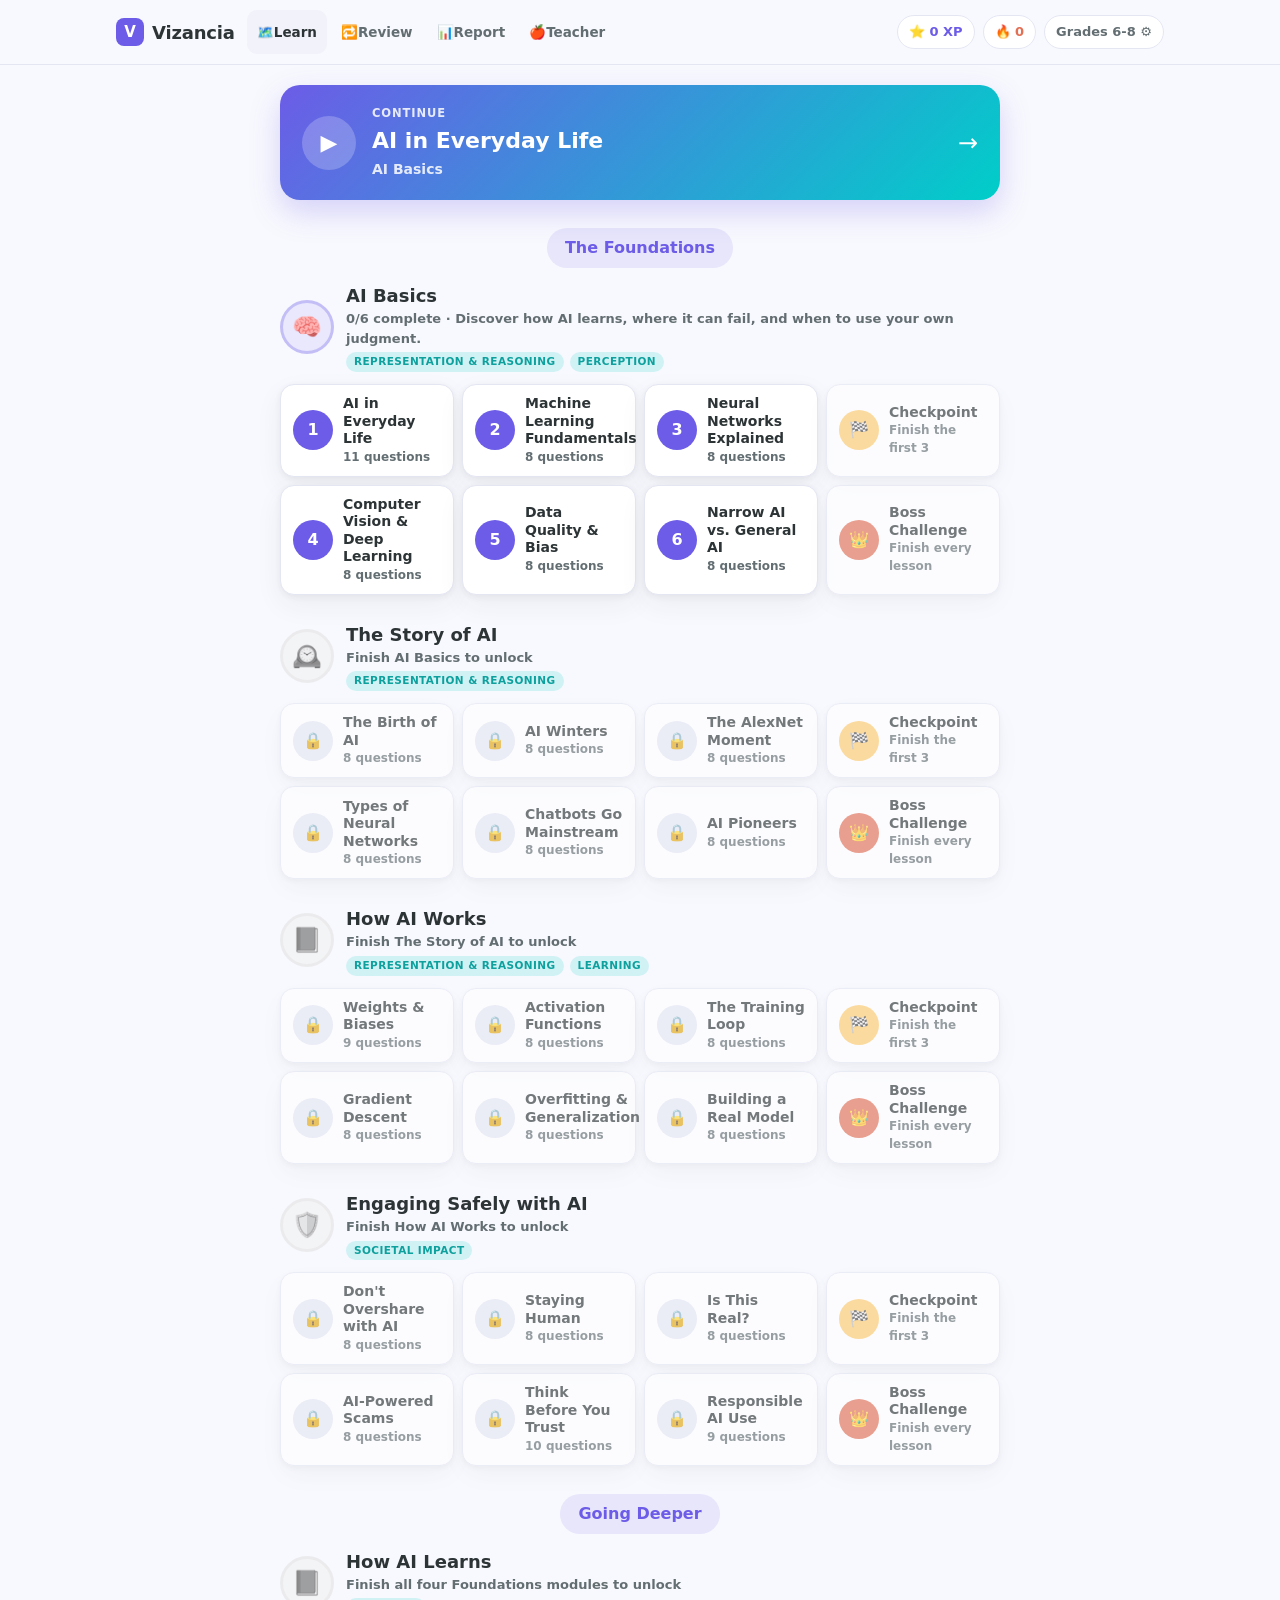
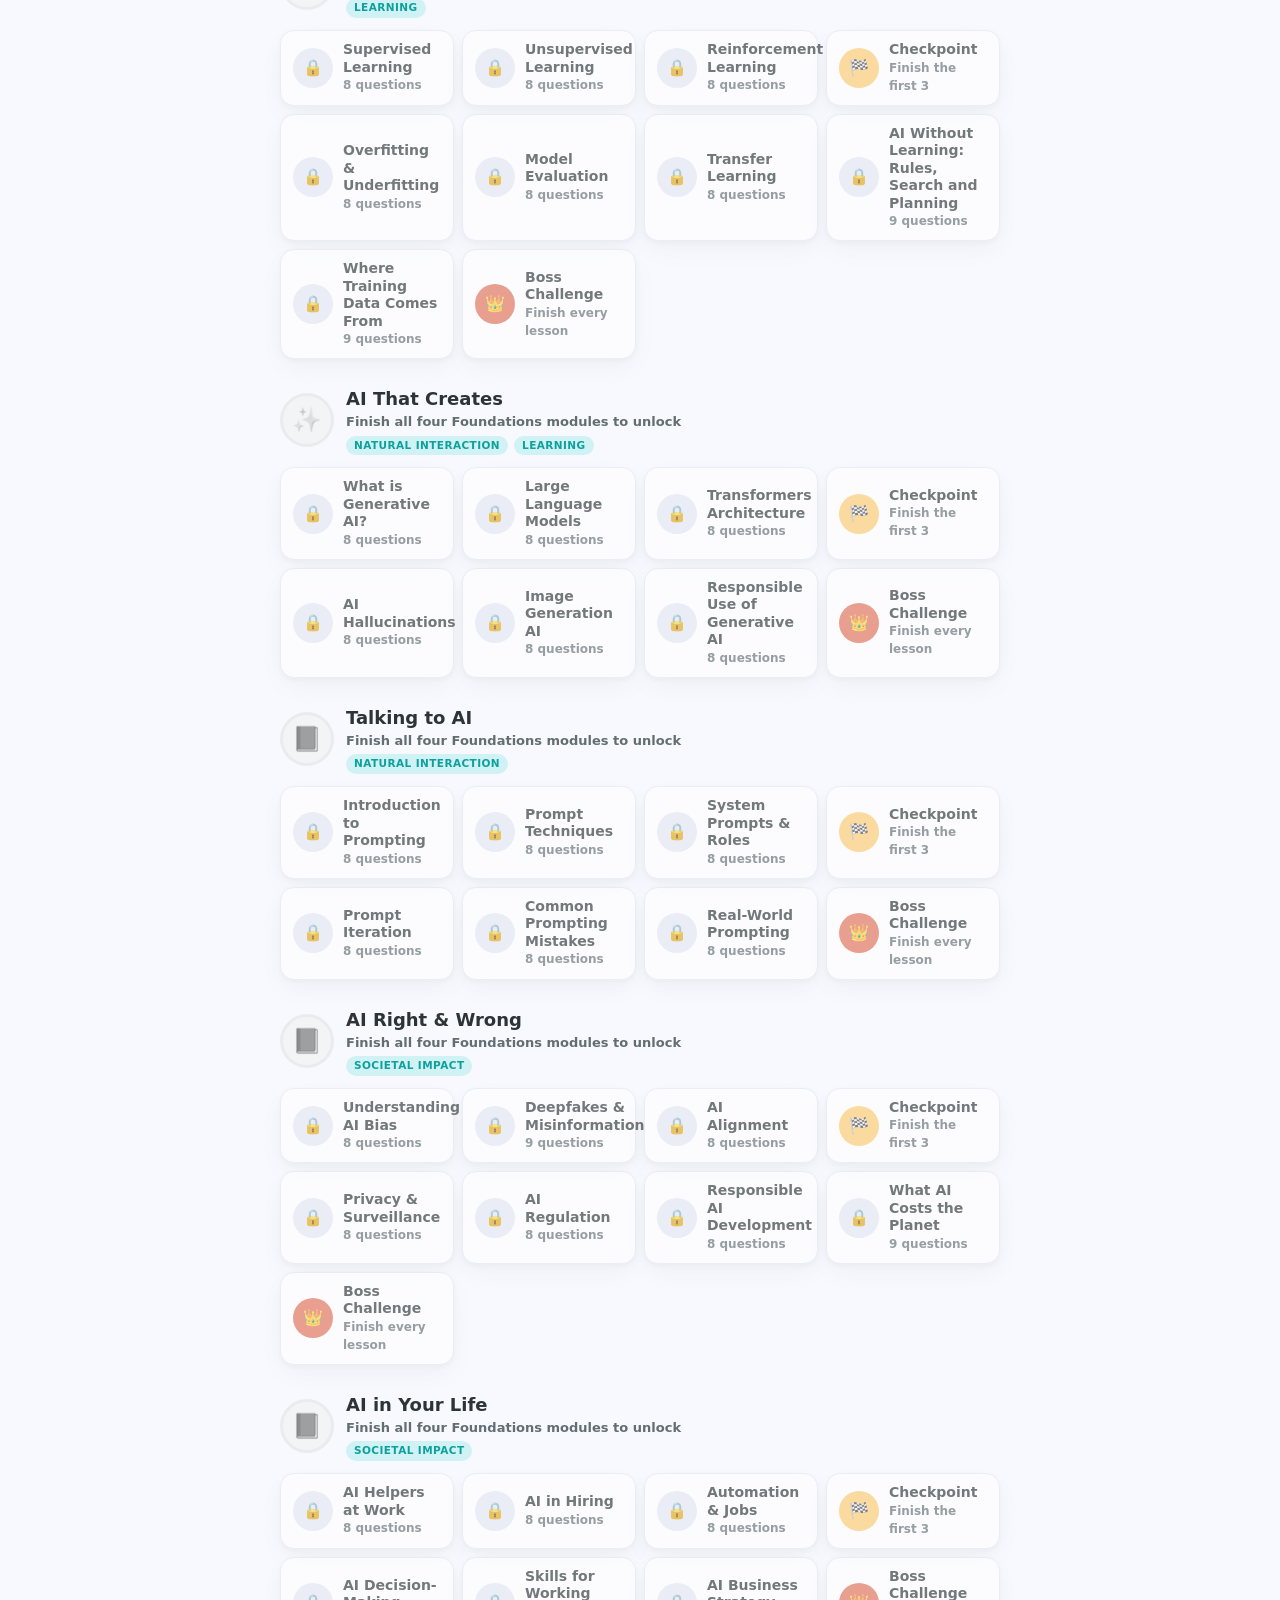
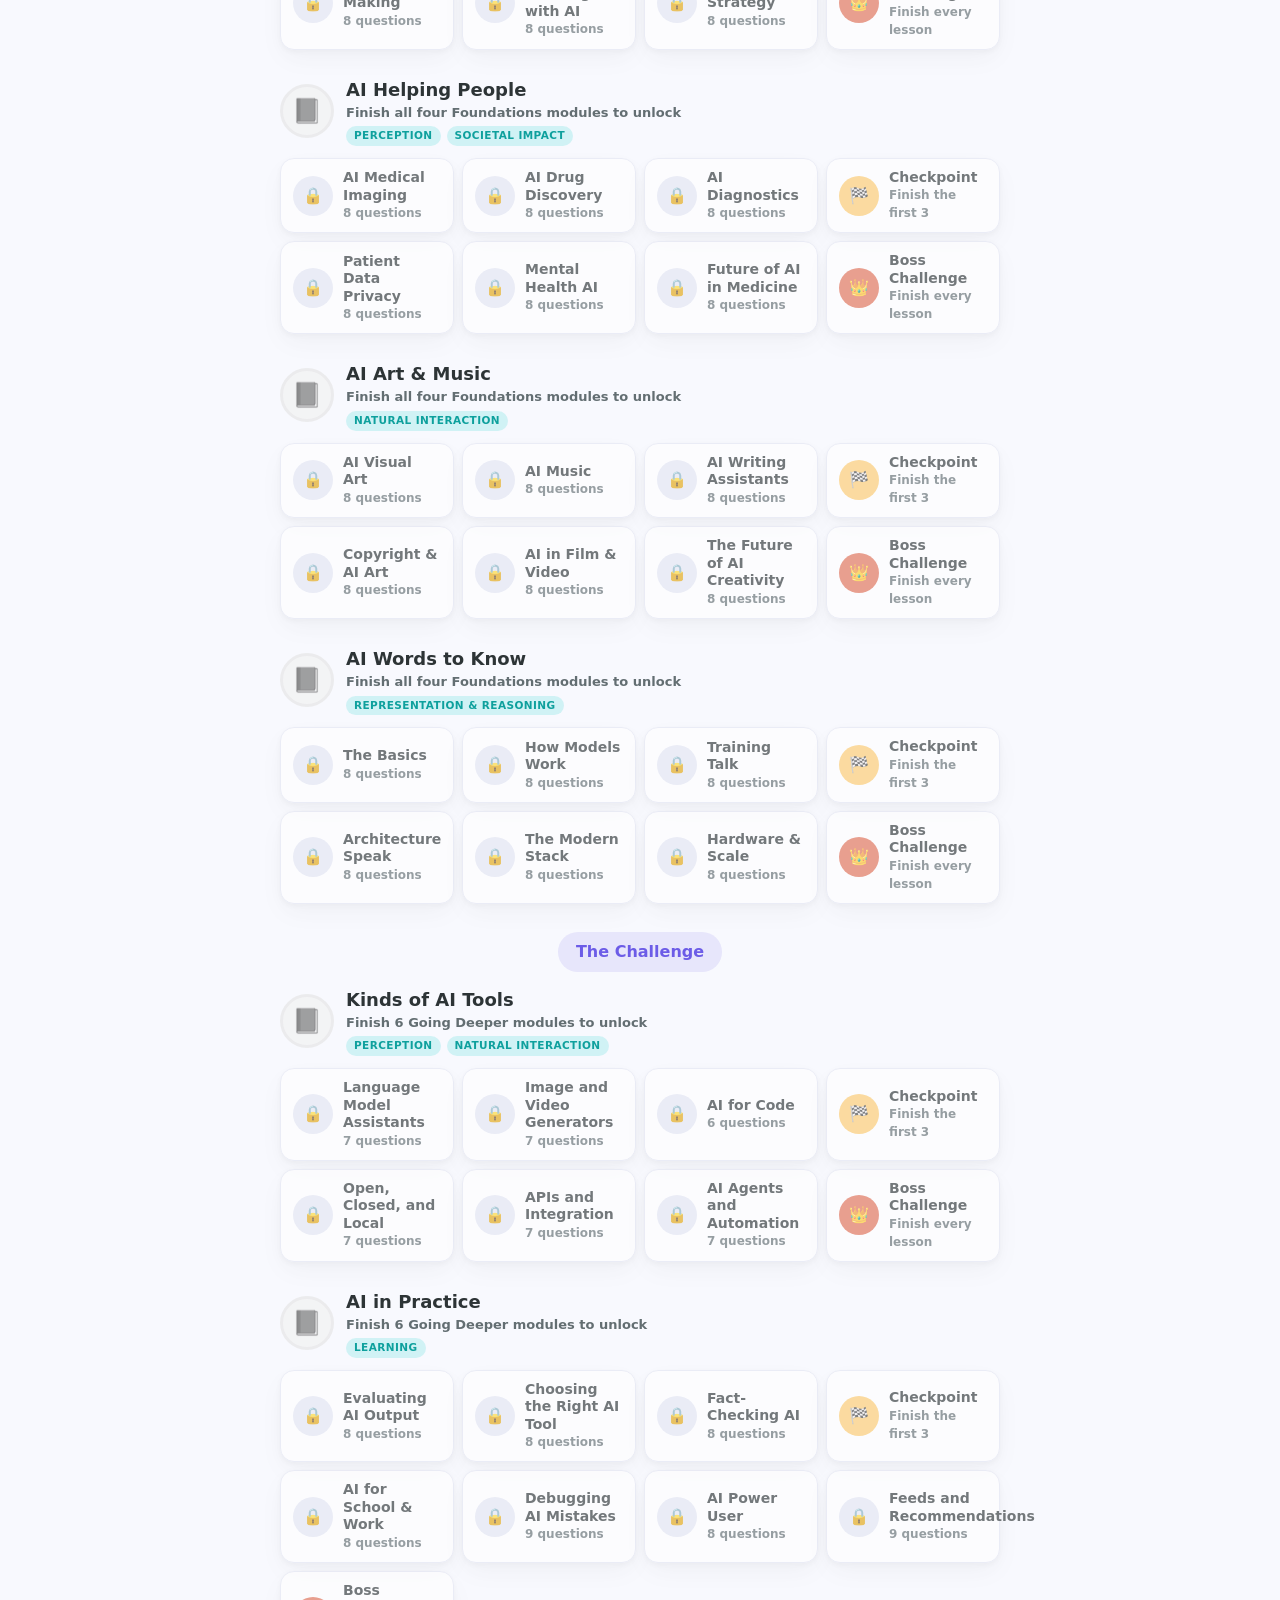
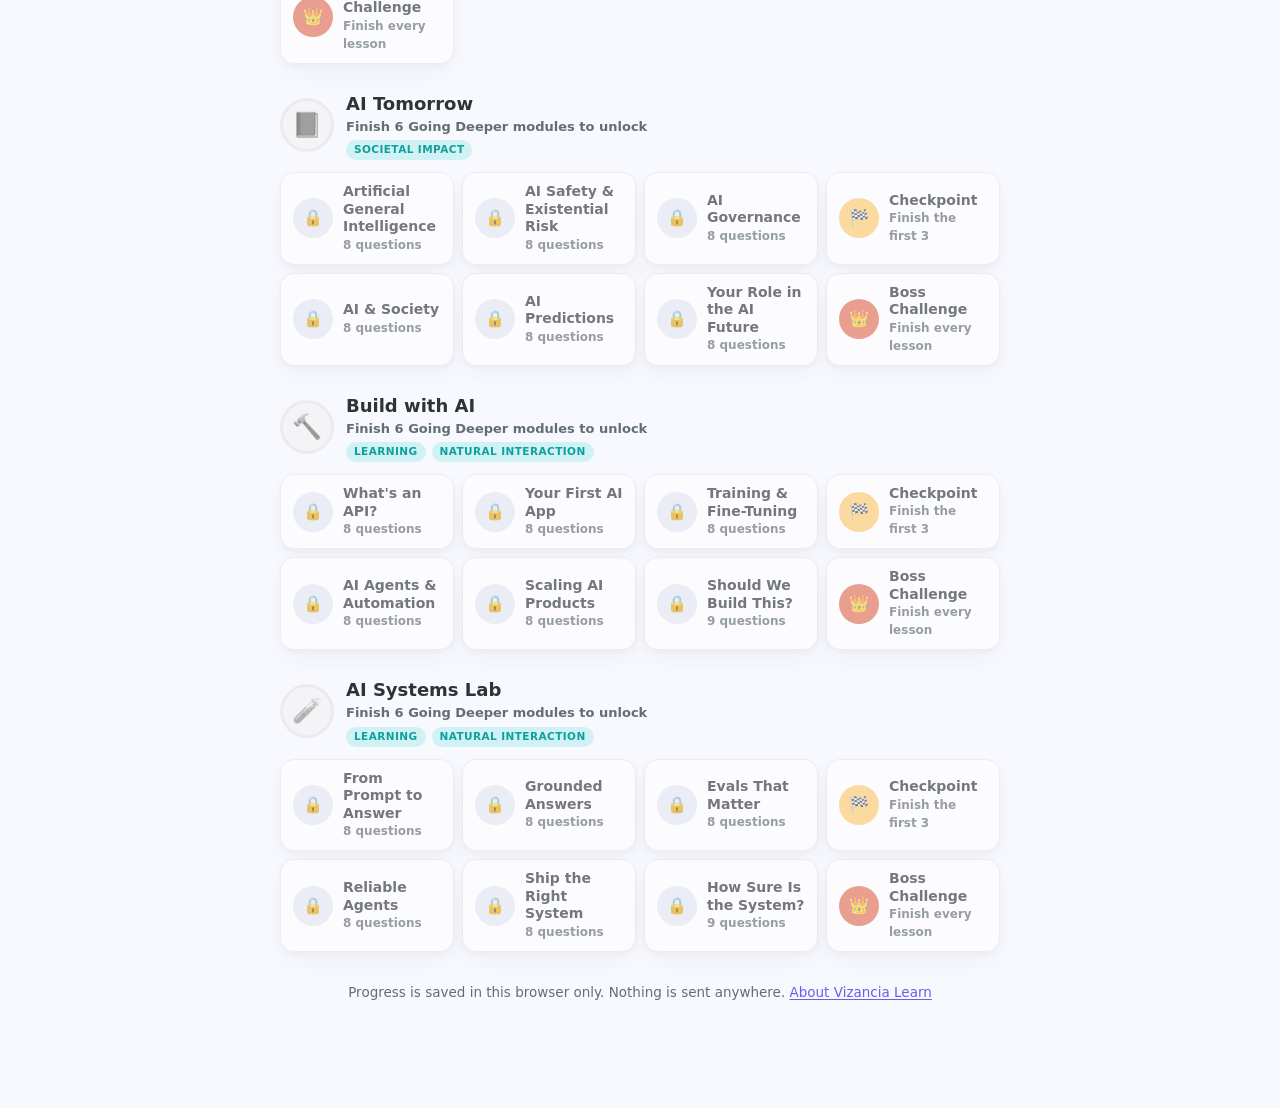
==== VizanciaiOS/learn/index.html @ c2ae2a1d "Update public Vizancia website" ====
<!doctype html>
<html lang="en">
<head>
<meta charset="utf-8">
<meta name="viewport" content="width=device-width, initial-scale=1, viewport-fit=cover">
<meta name="color-scheme" content="light dark">
<meta name="description" content="Vizancia Learn: short AI literacy lessons, checkpoints, and review that run entirely in the browser. No account, no data collection, no chatbot.">
<meta name="robots" content="index,follow">
<title>Vizancia Learn</title>
<link rel="icon" href="data:image/svg+xml,%3Csvg xmlns='http://www.w3.org/2000/svg' viewBox='0 0 64 64'%3E%3Crect width='64' height='64' rx='14' fill='%236C5CE7'/%3E%3Cpath d='M16 18l16 30 16-30' fill='none' stroke='%23fff' stroke-width='7' stroke-linecap='round' stroke-linejoin='round'/%3E%3Ccircle cx='16' cy='18' r='5' fill='%2300CEC9'/%3E%3Ccircle cx='48' cy='18' r='5' fill='%2300CEC9'/%3E%3C/svg%3E">
<style>
/* Vizancia Learn web player. Mirrors the iOS palette and card language. */
:root {
  --primary: #6C5CE7;
  --primary-2: #5B4BD6;
  --secondary: #00CEC9;
  --success: #00B894;
  --error: #FF6B6B;
  --warning: #FDCB6E;
  --orange: #E17055;
  --blue: #0984E3;
  --bg: #F8F9FE;
  --card: #FFFFFF;
  --card-2: #F1F2FA;
  --text: #2D3436;
  --text-2: #636E72;
  --line: #E4E6F2;
  --shadow: 0 2px 6px rgba(45,52,54,.06), 0 10px 28px rgba(45,52,54,.06);
  --radius: 16px;
  --radius-sm: 12px;
  --tap: 44px;
}
@media (prefers-color-scheme: dark) {
  :root {
    --bg: #141830;
    --card: #1C2140;
    --card-2: #252B52;
    --text: #EDEFF8;
    --text-2: #A3A9C8;
    --line: #2E3560;
    --shadow: 0 2px 6px rgba(0,0,0,.35), 0 10px 28px rgba(0,0,0,.3);
  }
}
* { box-sizing: border-box; }
html { -webkit-text-size-adjust: 100%; }
body {
  margin: 0;
  background: var(--bg);
  color: var(--text);
  font-family: ui-rounded, "SF Pro Rounded", "Nunito", "Segoe UI", system-ui, -apple-system, sans-serif;
  font-size: 16px;
  line-height: 1.5;
  -webkit-font-smoothing: antialiased;
}
button { font: inherit; color: inherit; }
a { color: var(--primary); text-decoration: none; }
p a, li a, .small a { text-decoration: underline; text-underline-offset: 2px; }
.node, .node .label, .hero, .brand { color: inherit; text-decoration: none; }
.node { color: var(--text); }
button, [role="button"] { cursor: pointer; }
:focus-visible { outline: 3px solid var(--secondary); outline-offset: 2px; border-radius: 8px; }
.skip { position: absolute; left: -999px; top: 8px; background: var(--primary); color: #fff; padding: 8px 12px; border-radius: 8px; z-index: 50; }
.skip:focus { left: 8px; }
[hidden] { display: none !important; }
.sr { position: absolute; width: 1px; height: 1px; overflow: hidden; clip: rect(0 0 0 0); }

/* Top bar */
.topbar {
  position: sticky; top: 0; z-index: 20;
  background: color-mix(in srgb, var(--bg) 88%, transparent);
  backdrop-filter: blur(10px);
  border-bottom: 1px solid var(--line);
}
.topbar-inner {
  max-width: 1080px; margin: 0 auto; padding: 10px 16px;
  display: flex; align-items: center; gap: 12px; min-height: 56px;
}
.brand { display: flex; align-items: center; gap: 8px; font-weight: 900; font-size: 18px; letter-spacing: -.01em; text-decoration: none; color: var(--text); }
.brand .mark { width: 28px; height: 28px; border-radius: 8px; background: var(--primary); display: grid; place-items: center; color: #fff; font-weight: 900; font-size: 15px; }
.stats { display: flex; gap: 8px; margin-left: auto; align-items: center; flex-wrap: wrap; justify-content: flex-end; }
.pill { display: inline-flex; align-items: center; gap: 6px; padding: 6px 11px; border-radius: 999px; background: var(--card); border: 1px solid var(--line); font-weight: 800; font-size: 13px; min-height: 34px; white-space: nowrap; }
.pill.xp { color: var(--primary); }
.pill.streak { color: var(--orange); }
.pill.band { color: var(--text-2); }
.nav { display: flex; gap: 4px; }
.nav a { padding: 8px 10px; border-radius: 10px; font-weight: 800; font-size: 13.5px; color: var(--text-2); text-decoration: none; min-height: var(--tap); display: inline-flex; align-items: center; }
.nav a[aria-current="page"], .nav a:hover { background: var(--card-2); color: var(--text); }
@media (max-width: 720px) { .nav a span { display: none; } .nav a { padding: 8px 9px; font-size: 18px; } }

/* Layout */
.app { max-width: 1080px; margin: 0 auto; padding: 20px 16px 96px; }
.wrap { max-width: 720px; margin: 0 auto; }
.wide { display: grid; gap: 20px; grid-template-columns: 1fr; }
@media (min-width: 960px) { .wide { grid-template-columns: minmax(0, 1fr) 300px; align-items: start; } .wide > aside { position: sticky; top: 76px; } }

.card { background: var(--card); border: 1px solid var(--line); border-radius: var(--radius); box-shadow: var(--shadow); padding: 18px 20px; }
.card + .card { margin-top: 14px; }
.eyebrow { font-size: 11.5px; font-weight: 900; letter-spacing: .08em; text-transform: uppercase; color: var(--text-2); }
h1 { font-size: clamp(26px, 4vw, 34px); font-weight: 900; line-height: 1.1; margin: 6px 0 12px; letter-spacing: -.01em; text-wrap: balance; }
h2 { font-size: 20px; font-weight: 900; margin: 0 0 10px; text-wrap: balance; }
h3 { font-size: 16px; font-weight: 800; margin: 0 0 8px; }
p { margin: 0 0 10px; }
.muted { color: var(--text-2); }
.small { font-size: 13.5px; }
.row { display: flex; gap: 10px; align-items: center; flex-wrap: wrap; }
.grow { flex: 1; }
.stack { display: grid; gap: 10px; }

/* Buttons */
.btn {
  display: inline-flex; align-items: center; justify-content: center; gap: 8px;
  min-height: var(--tap); padding: 10px 18px; border-radius: 14px; border: 1px solid transparent;
  font-weight: 900; font-size: 15px; text-decoration: none; transition: transform .08s ease, background .15s ease;
}
.btn:active { transform: scale(.98); }
.btn.primary { background: linear-gradient(135deg, var(--primary), var(--secondary)); color: #fff; }
.btn.solid { background: var(--primary); color: #fff; }
.btn.ghost { background: var(--card); border-color: var(--line); color: var(--text); }
.btn.success { background: var(--success); color: #fff; }
.btn.block { width: 100%; }
.btn[disabled] { opacity: .45; cursor: not-allowed; transform: none; }

/* Hero */
.hero {
  background: linear-gradient(135deg, var(--primary), var(--secondary));
  color: #fff; border-radius: 20px; padding: 20px 22px; display: flex; align-items: center; gap: 16px;
  box-shadow: 0 12px 30px rgba(108,92,231,.25); text-decoration: none;
}
.hero .play { width: 54px; height: 54px; border-radius: 50%; background: rgba(255,255,255,.22); display: grid; place-items: center; font-size: 22px; flex: none; }
.hero .eyebrow { color: rgba(255,255,255,.85); }
.hero h2 { color: #fff; margin: 2px 0; font-size: 22px; }
.hero .sub { color: rgba(255,255,255,.85); font-weight: 700; font-size: 14px; }
.hero .arrow { margin-left: auto; font-size: 24px; }

/* Learn path */
.tier { text-align: center; margin: 28px 0 10px; }
.tier span { display: inline-block; padding: 8px 18px; border-radius: 999px; background: color-mix(in srgb, var(--primary) 12%, transparent); color: var(--primary); font-weight: 900; }
.cat { margin: 14px 0 26px; }
.cat-head { display: flex; align-items: center; gap: 12px; margin-bottom: 12px; }
.cat-icon { width: 54px; height: 54px; border-radius: 50%; display: grid; place-items: center; font-size: 24px; background: color-mix(in srgb, var(--primary) 14%, var(--card)); border: 3px solid color-mix(in srgb, var(--primary) 30%, transparent); flex: none; }
.cat.locked .cat-icon { background: var(--card-2); border-color: var(--line); filter: grayscale(1); opacity: .7; }
.cat-title { font-weight: 900; font-size: 18px; }
.cat-sub { font-size: 13px; color: var(--text-2); font-weight: 700; }
.tags { display: flex; gap: 6px; flex-wrap: wrap; margin-top: 4px; }
.tag { font-size: 10.5px; font-weight: 900; letter-spacing: .04em; text-transform: uppercase; padding: 2px 8px; border-radius: 999px; background: color-mix(in srgb, var(--secondary) 16%, transparent); color: color-mix(in srgb, var(--secondary) 70%, var(--text)); }
.nodes { display: grid; gap: 8px; grid-template-columns: repeat(auto-fill, minmax(150px, 1fr)); }
.node {
  display: flex; align-items: center; gap: 10px; text-align: left; padding: 10px 12px; min-height: 60px;
  background: var(--card); border: 1px solid var(--line); border-radius: 14px; box-shadow: var(--shadow);
}
.node .dot { width: 40px; height: 40px; border-radius: 50%; display: grid; place-items: center; font-weight: 900; color: #fff; background: var(--primary); flex: none; font-size: 16px; }
.node.done .dot { background: var(--success); }
.node.locked .dot { background: var(--line); color: var(--text-2); }
.node.locked { opacity: .65; }
.node.check .dot { background: var(--warning); color: #4a3a00; }
.node.boss .dot { background: var(--orange); }
.node .label { font-weight: 800; font-size: 14px; line-height: 1.25; }
.node .stars { font-size: 12px; color: var(--warning); letter-spacing: 1px; }
.node .meta { font-size: 12px; color: var(--text-2); font-weight: 700; }

/* Lesson */
.progress { height: 10px; background: var(--card-2); border-radius: 999px; overflow: hidden; border: 1px solid var(--line); }
.progress > i { display: block; height: 100%; background: linear-gradient(90deg, var(--primary), var(--secondary)); border-radius: 999px; transition: width .25s ease; }
.lesson-top { display: flex; align-items: center; gap: 12px; margin-bottom: 14px; }
.lesson-top .close { width: var(--tap); height: var(--tap); border-radius: 50%; border: 1px solid var(--line); background: var(--card); font-size: 18px; display: grid; place-items: center; flex: none; }
.tcard { text-align: center; padding: 30px 22px; }
.tcard .emoji { font-size: 56px; line-height: 1; margin-bottom: 12px; }
.tcard h2 { font-size: 24px; }
.tcard p { font-size: 17px; max-width: 46ch; margin: 0 auto 10px; }
.tcard .fact { display: inline-block; margin-top: 8px; padding: 8px 14px; border-radius: 12px; background: color-mix(in srgb, var(--warning) 25%, transparent); font-weight: 700; font-size: 14px; }
.dots { display: flex; justify-content: center; gap: 6px; margin: 12px 0; }
.dots i { width: 8px; height: 8px; border-radius: 50%; background: var(--line); }
.dots i.on { background: var(--primary); }
.qtype { font-size: 11.5px; font-weight: 900; letter-spacing: .08em; text-transform: uppercase; color: var(--primary); margin-bottom: 6px; }
.stem { font-size: 20px; font-weight: 800; line-height: 1.35; margin: 0 0 16px; text-wrap: balance; }
.stem .blank { display: inline-block; min-width: 110px; border-bottom: 3px solid var(--primary); color: var(--primary); text-align: center; }
.opts { display: grid; gap: 10px; }
.opt {
  display: flex; align-items: center; gap: 12px; width: 100%; text-align: left;
  padding: 14px 16px; min-height: 56px; border-radius: 14px; border: 2px solid var(--line); background: var(--card); font-weight: 700; font-size: 16px;
}
.opt .key { width: 30px; height: 30px; border-radius: 9px; background: var(--card-2); display: grid; place-items: center; font-weight: 900; font-size: 13px; color: var(--text-2); flex: none; }
.opt:hover { border-color: color-mix(in srgb, var(--primary) 50%, var(--line)); }
.opt.sel { border-color: var(--primary); background: color-mix(in srgb, var(--primary) 10%, var(--card)); }
.opt.ok { border-color: var(--success); background: color-mix(in srgb, var(--success) 14%, var(--card)); }
.opt.bad { border-color: var(--error); background: color-mix(in srgb, var(--error) 14%, var(--card)); }
.opt[disabled] { cursor: default; }
.pairs { display: grid; grid-template-columns: 1fr 1fr; gap: 10px; }
.pairs .col { display: grid; gap: 8px; align-content: start; }
.pairs .opt { min-height: 52px; font-size: 14.5px; padding: 10px 12px; }
.pairs .opt.paired { border-style: dashed; opacity: .75; }
.pairs .opt .badge { margin-left: auto; width: 22px; height: 22px; border-radius: 50%; background: var(--primary); color: #fff; font-size: 12px; display: grid; place-items: center; font-weight: 900; }
.sortlist { display: grid; gap: 8px; }
.sortlist .opt { padding: 8px 10px 8px 14px; }
.sortlist .opt .n { width: 26px; height: 26px; border-radius: 50%; background: var(--primary); color: #fff; display: grid; place-items: center; font-weight: 900; font-size: 12px; flex: none; }
.sortlist .ctrl { margin-left: auto; display: flex; gap: 4px; }
.sortlist .ctrl button { width: 40px; height: 40px; border-radius: 10px; border: 1px solid var(--line); background: var(--card-2); font-size: 16px; }
.feedback { margin-top: 14px; padding: 14px 16px; border-radius: 14px; border-left: 5px solid var(--success); background: color-mix(in srgb, var(--success) 12%, var(--card)); }
.feedback.bad { border-left-color: var(--error); background: color-mix(in srgb, var(--error) 12%, var(--card)); }
.feedback b { display: block; margin-bottom: 4px; font-size: 15px; }
.feedback .why { font-size: 15px; }
.actions { display: flex; gap: 10px; margin-top: 16px; flex-wrap: wrap; }
.actions .btn { flex: 1; }
.done { text-align: center; padding: 30px 20px; }
.done .big { font-size: 64px; line-height: 1; }
.done .starrow { font-size: 40px; letter-spacing: 6px; color: var(--warning); margin: 8px 0; }
.done .starrow .off { color: var(--line); }
.done .kpis { display: flex; justify-content: center; gap: 14px; margin: 14px 0; flex-wrap: wrap; }
.kpi { min-width: 110px; padding: 12px 14px; border-radius: 14px; background: var(--card-2); }
.kpi b { display: block; font-size: 24px; font-weight: 900; }
.kpi span { font-size: 12px; color: var(--text-2); font-weight: 800; text-transform: uppercase; letter-spacing: .05em; }

/* Report */
.report h1 { margin-bottom: 4px; }
.grid2 { display: grid; gap: 12px; grid-template-columns: repeat(auto-fit, minmax(220px, 1fr)); }
.bar { display: grid; grid-template-columns: 1fr auto; gap: 6px 10px; align-items: center; font-size: 14px; font-weight: 700; }
.bar .track { grid-column: 1 / -1; height: 8px; background: var(--card-2); border-radius: 999px; overflow: hidden; }
.bar .track i { display: block; height: 100%; background: var(--primary); border-radius: 999px; }
.bar .track i.sec { background: var(--secondary); }
.bar .track i.warn { background: var(--warning); }
table { border-collapse: collapse; width: 100%; font-size: 14px; }
th, td { text-align: left; padding: 8px 10px; border-bottom: 1px solid var(--line); vertical-align: top; }
th { font-size: 11.5px; text-transform: uppercase; letter-spacing: .06em; color: var(--text-2); }
td.num { text-align: right; font-variant-numeric: tabular-nums; white-space: nowrap; }
.callout { padding: 12px 16px; border-radius: 14px; background: color-mix(in srgb, var(--warning) 22%, var(--card)); border-left: 5px solid var(--warning); font-size: 14.5px; }
.callout.info { background: color-mix(in srgb, var(--primary) 10%, var(--card)); border-left-color: var(--primary); }

/* Forms */
label.f { display: grid; gap: 6px; font-weight: 800; font-size: 14px; }
input[type="text"], select, textarea { font: inherit; padding: 10px 12px; border-radius: 12px; border: 1px solid var(--line); background: var(--card); color: var(--text); min-height: var(--tap); width: 100%; }
textarea { min-height: 96px; font-family: ui-monospace, Menlo, monospace; font-size: 13px; }
.seg { display: inline-flex; border: 1px solid var(--line); border-radius: 12px; overflow: hidden; }
.seg button { padding: 8px 12px; min-height: 40px; background: var(--card); border: 0; font-weight: 800; font-size: 13.5px; }
.seg button[aria-pressed="true"] { background: var(--primary); color: #fff; }
.linkbox { font-family: ui-monospace, Menlo, monospace; font-size: 13px; word-break: break-all; padding: 10px 12px; border-radius: 12px; background: var(--card-2); border: 1px dashed var(--line); }
#qr { display: grid; place-items: center; padding: 12px; background: #fff; border-radius: 12px; width: fit-content; }
.timer { font-variant-numeric: tabular-nums; font-weight: 900; }

/* Sheet */
.sheet-bg { position: fixed; inset: 0; background: rgba(20,24,48,.45); z-index: 30; display: grid; place-items: end center; }
.sheet { background: var(--card); width: min(560px, 100%); max-height: 88vh; overflow: auto; border-radius: 20px 20px 0 0; padding: 20px 20px 28px; }
@media (min-width: 720px) { .sheet-bg { place-items: center; } .sheet { border-radius: 20px; } }

.toast { position: fixed; left: 50%; bottom: 24px; transform: translateX(-50%); background: var(--text); color: var(--bg); padding: 10px 16px; border-radius: 12px; font-weight: 800; z-index: 40; box-shadow: var(--shadow); }

@media (prefers-reduced-motion: reduce) { * { transition: none !important; animation: none !important; } }
@media print {
  .topbar, .no-print, .btn { display: none !important; }
  body { background: #fff; color: #000; }
  .card { box-shadow: none; border-color: #ccc; break-inside: avoid; }
  .app { padding: 0; }
}

</style>
</head>
<body>
<a class="skip" href="#main">Skip to content</a>
<header class="topbar" id="topbar"></header>
<main id="main" class="app" aria-live="polite"></main>
<div id="sheet-root"></div>
<pre id="smoke" hidden></pre>
<script>
window.VIZANCIA_CONTENT = {"version":1,"tier1Ids":["ai_basics","ai_history","ai_under_hood","ai_safety_you"],"bigIdeas":{"perception":"Perception","representationReasoning":"Representation & Reasoning","learning":"Learning","naturalInteraction":"Natural Interaction","societalImpact":"Societal Impact"},"categories":[{"id":"ai_basics","name":"AI Basics","icon":"brain","color":"aiBlue","description":"Discover how AI learns, where it can fail, and when to use your own judgment.","order":0,"unlock":{"kind":"none","value":null},"lessons":[{"id":"ab_l1","title":"AI in Everyday Life","description":"Spot AI tasks, check answers, and keep your own thinking","order":0,"difficulty":"beginner","questions":[{"id":"ab1_q1","type":"multipleChoice","text":"A voice assistant turns spoken words into text. Which AI skill does this?","simple":"Which skill turns spoken words into text?","options":["Speech recognition","Computer vision","Recommendation system","Image generation"],"correct":"Speech recognition","correctAnswers":["Speech recognition"],"pairs":[],"explanation":"Speech recognition converts audio into written words. It can mishear a word, so check important details.","difficulty":"beginner","transfer":"An app captions a classroom video. What should you check before sharing the captions?"},{"id":"ab1_q2","type":"scenarioJudgment","text":"A chatbot writes, 'I feel worried.' What can you conclude from those words?","simple":"A chatbot says it feels worried. What do those words prove?","options":["It can generate human-like language","It feels the same worry as you","It has checked every fact it shares","It remembers meeting you in person"],"correct":"It can generate human-like language","correctAnswers":["It can generate human-like language"],"pairs":[],"explanation":"A language model learns patterns that help it generate text. Wording about feelings is not evidence that it experiences those feelings.","difficulty":"intermediate","transfer":"A chatbot says it is certain. What evidence would you need before trusting its answer?"},{"id":"ab1_q3","type":"multipleChoice","text":"A phone reads a Japanese sign, then writes it in English. Which skills work together?","simple":"A phone reads and translates a sign. Which skills work together?","options":["Computer vision and machine translation","Speech recognition and text-to-speech","Recommendation and image generation","Translation and speech recognition"],"correct":"Computer vision and machine translation","correctAnswers":["Computer vision and machine translation"],"pairs":[],"explanation":"Computer vision can extract text from an image. Machine translation changes that text into another language.","difficulty":"beginner","transfer":"A translated sign seems strange. Would you check the original photo, the translation, or both? Why?"},{"id":"ab1_q4","type":"fillInBlank","text":"An app suggests movies from your viewing history. This is a __________.","simple":"Which system suggests movies from your viewing history?","options":["recommendation system","speech recognition system","image classification system","fixed countdown timer"],"correct":"recommendation system","correctAnswers":["recommendation system"],"pairs":[],"explanation":"A recommendation system predicts what you might choose using signals such as views, ratings, and skips. Its suggestions may miss your needs.","difficulty":"intermediate","transfer":"Your interests change. Which actions might help a music app notice?"},{"id":"ab1_q5","type":"multipleChoice","text":"Your goal is to practise writing your own story opening. How could you use AI without skipping that practice?","simple":"To practise your own writing, when could AI feedback help?","options":["Write first, then request feedback if allowed","Generate an opening and submit it unchanged","Copy an opening and change character names","Ask AI to grade work you have not written"],"correct":"Write first, then request feedback if allowed","correctAnswers":["Write first, then request feedback if allowed"],"pairs":[],"explanation":"Writing your first attempt protects the skill you are practising. If AI feedback is allowed, judge its suggestions and decide what to revise.","difficulty":"intermediate","transfer":"For a drawing lesson, what would you try yourself before using an image tool?"},{"id":"ab1_q6","type":"scenarioJudgment","text":"An app guesses recycling bins from photos. Which test checks whether it relies on background colour?","simple":"To test background clues, which recycling photos should you compare?","options":["The same item against different backgrounds","Different items against different backgrounds","The same photo with different file names","The same photo shown several times"],"correct":"The same item against different backgrounds","correctAnswers":["The same item against different backgrounds"],"pairs":[],"explanation":"Changing the background while keeping the item fixed helps isolate that clue. Test several items because one result cannot establish a reliable pattern.","difficulty":"advanced","transfer":"How could you check whether a plant app relies on the pot instead of the leaves?"},{"id":"ab1_q7","type":"multipleChoice","text":"A timer rings after five minutes without learning from examples. What controls this action?","simple":"A timer rings after five minutes without learning. What controls it?","options":["A fixed countdown rule","Patterns learned from labeled messages","A prediction from earlier timers","A strategy learned from rewards"],"correct":"A fixed countdown rule","correctAnswers":["A fixed countdown rule"],"pairs":[],"explanation":"A countdown follows a fixed instruction; it does not need training examples. Many apps combine fixed rules with models that learn patterns.","difficulty":"beginner","transfer":"A quiz checks whether 3 + 4 equals 7. Does that check need machine learning? Why?"},{"id":"ab1_q8","type":"multipleChoice","text":"A phone compares your face with saved features to unlock. Which AI field is this?","simple":"Which AI field helps a phone recognize your face?","options":["Computer vision","Speech recognition","Machine translation","Recommendation systems"],"correct":"Computer vision","correctAnswers":["Computer vision"],"pairs":[],"explanation":"Computer vision analyzes images, including features used for face matching. A visual match is a prediction and can be wrong.","difficulty":"beginner","transfer":"Would a face match tell a phone what someone is thinking? Explain why."},{"id":"ab1_q9","type":"scenarioJudgment","text":"A chatbot quotes the school handbook about trip permission. What should you do before relying on its answer?","simple":"A chatbot quotes the school handbook. What should you check?","options":["Read the relevant section in the current handbook","Trust the answer because it includes a quotation","Ask for a more confident version","Check whether the reply has correct spelling"],"correct":"Read the relevant section in the current handbook","correctAnswers":["Read the relevant section in the current handbook"],"pairs":[],"explanation":"A quotation can be invented, outdated, or taken out of context. Check that the current source actually supports the answer.","difficulty":"intermediate","transfer":"An AI gives a link for a science claim. What would you check after opening it?"},{"id":"ab1_q10","type":"multipleChoice","text":"You say 'fifteen minutes,' but the assistant displays 'fifty minutes.' Which part should you check first?","simple":"You say fifteen; the assistant displays fifty. What needs checking first?","options":["The speech recognition result","The voice used to read the reply","The timer countdown rule","The order of recommended apps"],"correct":"The speech recognition result","correctAnswers":["The speech recognition result"],"pairs":[],"explanation":"The displayed words suggest the speech-to-text step misheard the request. Checking each step helps locate an error instead of blaming the whole system.","difficulty":"advanced","transfer":"Captions are wrong before translation begins. Which step would you investigate first?"},{"id":"ab1_q11","type":"multipleChoice","text":"A video feed keeps suggesting clips you watch for longer. What is it using as a clue?","simple":"A feed repeats clips you watch longer. What is its clue?","options":["Your viewing behaviour","Your teacher's learning goals","A fact-check of each clip","Your reasons for watching each clip"],"correct":"Your viewing behaviour","correctAnswers":["Your viewing behaviour"],"pairs":[],"explanation":"Watch time can help predict what keeps your attention. It does not establish that a clip is accurate or useful for learning.","difficulty":"beginner","transfer":"If a feed distracts you from homework, what could you choose to do?"},{"id":"ab1_q12","type":"trueFalse","text":"Correctly transcribing your words proves an assistant's answer is accurate.","simple":"Do correct voice captions prove the answer is accurate?","options":["True","False"],"correct":"False","correctAnswers":["False"],"pairs":[],"explanation":"Recognizing the words and answering the question are different tasks. Correct words can still lead to an incorrect answer.","difficulty":"beginner","transfer":"A chatbot repeats your question perfectly. What still needs checking in its answer?"},{"id":"ab1_q13","type":"explain","text":"A spam filter learns from examples; a timer follows a countdown rule. Explain the difference.","simple":"Compare a spam filter learning examples with a fixed countdown timer.","options":["Describe the examples the spam filter learns from","Describe the timer's fixed countdown rule","Explain why a new message needs checking"],"correct":"The spam filter learns patterns from example messages and uses them to predict whether a new message is spam. The timer follows a set countdown rule. I would check whether the filter wrongly blocks a useful message.","correctAnswers":["The spam filter learns patterns from example messages and uses them to predict whether a new message is spam. The timer follows a set countdown rule. I would check whether the filter wrongly blocks a useful message."],"pairs":[],"explanation":"Explain what each system uses to do its job. Include a possible mistake by the learned filter.","difficulty":"beginner","transfer":"A school app contains a timer and a learned handwriting reader. Which part needs examples, and why?"}],"cards":[{"emoji":"👁️","title":"Start with the task","body":"Speech recognition turns audio into text. Computer vision analyzes images. Translation changes languages; recommendations predict what you might choose.","funFact":null},{"emoji":"⏱️","title":"Learned patterns and fixed rules","body":"A learned spam filter uses patterns from example messages. A countdown timer follows a fixed rule. One app can contain both kinds of steps.","funFact":null},{"emoji":"🔎","title":"Fluent does not mean verified","body":"A chatbot generates language from learned patterns. Caring words do not establish feelings, and a confident answer or quotation still needs checking against a reliable source.","funFact":null},{"emoji":"✍️","title":"Keep your own thinking","body":"First ask what you want to learn or do. Try the part you need to practise yourself, follow class rules, and decide whether AI would actually help.","funFact":null}]},{"id":"ab_l2","title":"Machine Learning Fundamentals","description":"Learn from examples, then test on something new","order":1,"difficulty":"beginner","questions":[{"id":"ab2_q1","type":"scenarioJudgment","text":"Past weather records include the actual next-day temperature. Which learning method uses these input-and-answer pairs?","simple":"Weather examples include correct temperatures. Which learning method uses those answers?","options":["Supervised learning","Unsupervised learning","Reinforcement learning","Model inference"],"correct":"Supervised learning","correctAnswers":["Supervised learning"],"pairs":[],"explanation":"Supervised learning uses examples paired with known answers. Here, the answer to learn is the next-day temperature.","difficulty":"beginner","transfer":"Past bus trips include their actual delays. How could those answers help train a delay predictor?"},{"id":"ab2_q2","type":"fillInBlank","text":"Dog photos used to teach a model are called __________ data.","simple":"Dog photos used to teach a model are called ___ data.","options":["training","test","output","backup"],"correct":"training","correctAnswers":["training"],"pairs":[],"explanation":"Training data supplies examples used to fit a model. The examples should cover the kinds of dogs and photos it will encounter.","difficulty":"beginner","transfer":"Which examples would you collect to teach a model about several kinds of bicycle?"},{"id":"ab2_q3","type":"multipleChoice","text":"A model groups songs by similar sounds without genre labels. Which learning method fits?","simple":"Songs are grouped by sound without labels. Which learning method fits?","options":["Unsupervised learning","Supervised learning","Reinforcement learning","Manual labeling"],"correct":"Unsupervised learning","correctAnswers":["Unsupervised learning"],"pairs":[],"explanation":"Unsupervised learning finds patterns without supplied answer labels. Grouping similar items is called clustering.","difficulty":"beginner","transfer":"A model groups similar playground sounds without names. Who could help interpret the groups?"},{"id":"ab2_q4","type":"multipleChoice","text":"A trained model predicts the plant in one new photo. Which stage is happening?","simple":"A trained model predicts a new plant photo. Which stage?","options":["Inference","Training","Labeling","Data collection"],"correct":"Inference","correctAnswers":["Inference"],"pairs":[],"explanation":"Inference uses a trained model to produce an output. Training is the process that fits the model using examples.","difficulty":"intermediate","transfer":"A handwriting app reads your new word. Is that training or inference? Explain."},{"id":"ab2_q5","type":"matchPairs","text":"Match each machine-learning term to its role in a plant-photo project.","simple":"Match each learning term to its plant-photo role.","options":[],"correct":"","correctAnswers":[],"pairs":[{"term":"Dataset","definition":"The collection of plant photos"},{"term":"Label","definition":"The correct plant name attached to a photo"},{"term":"Feature","definition":"An input detail, such as leaf colour"},{"term":"Trained model","definition":"The learned system that predicts a plant name"}],"explanation":"A dataset holds examples, and a label supplies an answer. Features describe inputs; a trained model uses learned patterns to make predictions.","difficulty":"beginner","transfer":"For a fruit sorter, name a possible feature and a possible label."},{"id":"ab2_q6","type":"scenarioJudgment","text":"A team adapts a model trained on general photos to classify leaves. What approach is this?","simple":"Adapting a trained photo model for leaves is which approach?","options":["Transfer learning","Training from scratch","Collecting unlabeled data","Testing without adaptation"],"correct":"Transfer learning","correctAnswers":["Transfer learning"],"pairs":[],"explanation":"Transfer learning reuses learning from an earlier task or dataset. It may save training work, but performance on the new task still needs testing.","difficulty":"advanced","transfer":"Would a model trained on animal photos automatically work well on drawings? How would you find out?"},{"id":"ab2_q7","type":"multipleChoice","text":"Which photos best test whether a trained dog model works on new examples?","simple":"Which photos best test a dog model on new examples?","options":["Unseen dog photos from varied everyday settings","The photos already used for training","Training photos copied into a new folder","The training photos it gets right most often"],"correct":"Unseen dog photos from varied everyday settings","correctAnswers":["Unseen dog photos from varied everyday settings"],"pairs":[],"explanation":"Keep test photos separate from training photos. Fresh examples show whether learned patterns work beyond familiar pictures.","difficulty":"beginner","transfer":"Why would renaming a training photo not make it a fair new test?"},{"id":"ab2_q8","type":"scenarioJudgment","text":"A dog model trained only on golden retrievers meets a poodle photo. Which prediction is reasonable?","simple":"Trained on golden retrievers, a model sees a poodle. What might happen?","options":["It may miss the unfamiliar-looking dog","It must recognize any dog equally well","Its breed labels will expand by themselves","Its training score tells us the poodle result"],"correct":"It may miss the unfamiliar-looking dog","correctAnswers":["It may miss the unfamiliar-looking dog"],"pairs":[],"explanation":"Examples covering one breed may leave gaps for other breeds. Test varied dogs before deciding where the model works well.","difficulty":"beginner","transfer":"A bike model saw only side views. What new photos would you test?"},{"id":"ab2_q9","type":"explain","text":"Explain how training photos differ from a trained plant model, and how you would test it.","simple":"Explain training photos, a trained plant model, and a fresh test.","options":["Identify photos and labels as training examples","Describe the model as learned patterns used for predictions","Test a separate photo with a checked plant name"],"correct":"Training photos and their plant labels are examples. The trained model uses patterns learned from those examples to predict a plant name. I would check its answer on a separate photo whose plant name I know.","correctAnswers":["Training photos and their plant labels are examples. The trained model uses patterns learned from those examples to predict a plant name. I would check its answer on a separate photo whose plant name I know."],"pairs":[],"explanation":"Distinguish the examples from the system trained on them. Include a fresh test with a known answer.","difficulty":"beginner","transfer":"How would the examples and final test change for a handwriting model?"}],"cards":[{"emoji":"🏷️","title":"Examples, features, and labels","body":"A dataset is a collection of examples. In plant photos, leaf colour can be a feature and the checked plant name a label. The trained model uses learned patterns to predict a name.","funFact":null},{"emoji":"🧩","title":"Different ways to learn","body":"Supervised learning uses examples paired with known answers. Unsupervised learning looks for patterns without answer labels, such as grouping similar sounds. Reinforcement learning uses rewards from actions.","funFact":null},{"emoji":"🔄","title":"Training and inference","body":"Training fits a model using examples. Inference uses the trained model to make a prediction. Transfer learning adapts earlier learning to a new task, which still needs testing.","funFact":null},{"emoji":"🧪","title":"Keep a fresh test","body":"Set aside test examples that training never uses. Include the kinds of cases the model will meet, then compare its predictions with checked answers. Copying a training photo does not make a fresh test.","funFact":null}]},{"id":"ab_l3","title":"Neural Networks Explained","description":"Follow inputs, weights, and layers to a prediction","order":2,"difficulty":"beginner","questions":[{"id":"ab3_q1","type":"scenarioJudgment","text":"A neural network receives a photo as numbers. What do its layers do?","simple":"A network receives photo numbers. What do its layers do?","options":["Transform the numbers to build a prediction","Assign the correct label before doing calculations","Compare file names instead of image values","Keep the numbers unchanged until the final answer"],"correct":"Transform the numbers to build a prediction","correctAnswers":["Transform the numbers to build a prediction"],"pairs":[],"explanation":"Layers apply calculations to their inputs and pass results onward. Training adjusts numbers in these calculations to help the network make predictions.","difficulty":"beginner","transfer":"What might the input numbers represent in a network that processes sound?"},{"id":"ab3_q2","type":"trueFalse","text":"Using a trained network for one prediction necessarily changes its learned weights.","simple":"Does making one prediction necessarily change a trained network's weights?","options":["True","False"],"correct":"False","correctAnswers":["False"],"pairs":[],"explanation":"An ordinary prediction uses the weights already learned during training. Updating those weights requires a learning step.","difficulty":"beginner","transfer":"A model repeats a mistake. Why might asking again fail to teach it the right answer?"},{"id":"ab3_q3","type":"sortOrder","text":"Order the stages in a simple image-classification network, from input to prediction.","simple":"Order a simple photo network from input to prediction.","options":["Predicted label","Image converted to numbers","Output scores","Hidden layers transform numbers"],"correct":"","correctAnswers":["Image converted to numbers","Hidden layers transform numbers","Output scores","Predicted label"],"pairs":[],"explanation":"Image numbers pass through hidden layers to produce output scores. A classifier can use those scores to choose a predicted label.","difficulty":"beginner","transfer":"Where would you check for a blurry input image in this sequence?"},{"id":"ab3_q4","type":"multipleChoice","text":"In a neural network, what are weights?","simple":"What are weights in a neural network?","options":["Numbers that adjust the influence of inputs","Names attached to training examples","The final labels predicted for images","The number of photos in a dataset"],"correct":"Numbers that adjust the influence of inputs","correctAnswers":["Numbers that adjust the influence of inputs"],"pairs":[],"explanation":"Weights control how much inputs contribute to a calculation. Training adjusts them to reduce errors according to the training objective.","difficulty":"intermediate","transfer":"How is changing a weight different from changing the label on a training photo?"},{"id":"ab3_q5","type":"fillInBlank","text":"A neural network with many hidden layers is commonly called a __________ network.","simple":"A network with many hidden layers is called ___ .","options":["deep","wide","shallow","untrained"],"correct":"deep","correctAnswers":["deep"],"pairs":[],"explanation":"Deep refers to having multiple hidden layers. Depth describes the network structure; it does not guarantee better predictions.","difficulty":"intermediate","transfer":"Two models differ in depth. What would you measure before choosing one?"},{"id":"ab3_q6","type":"scenarioJudgment","text":"Further training improves familiar-photo scores but worsens separate validation scores. What should the team investigate?","simple":"Training scores rise; separate validation scores fall. What needs investigating?","options":["Overfitting to the training examples","An increase in errors on the training examples","Improved performance on unfamiliar examples","Training that never changed the weights"],"correct":"Overfitting to the training examples","correctAnswers":["Overfitting to the training examples"],"pairs":[],"explanation":"Overfitting means learned patterns fit training examples too closely to generalize well. Validation results can help decide when to stop training or change the model. Keep a separate final test for the finished choice.","difficulty":"advanced","transfer":"A handwriting model improves on one notebook but worsens on others. What would you compare?"},{"id":"ab3_q7","type":"multipleChoice","text":"Before an image enters a neural network, how is it typically represented?","simple":"How is a photo represented when entering a neural network?","options":["Numbers describing its pixels","A sentence naming the correct object","A list of previous prediction scores","The file name as the whole picture"],"correct":"Numbers describing its pixels","correctAnswers":["Numbers describing its pixels"],"pairs":[],"explanation":"Pixels contain numerical information about an image, such as colour values. The model uses this input to calculate a prediction.","difficulty":"beginner","transfer":"What changes in the input numbers when a photo becomes darker?"},{"id":"ab3_q8","type":"trueFalse","text":"A neural network's artificial neurons are living brain cells inside a computer.","simple":"Are artificial neurons living brain cells inside a computer?","options":["True","False"],"correct":"False","correctAnswers":["False"],"pairs":[],"explanation":"Artificial neurons are mathematical units implemented in software or hardware. The name is inspired by brains, but these units are not living cells.","difficulty":"beginner","transfer":"Why might the word brain give someone a misleading picture of a model?"},{"id":"ab3_q9","type":"explain","text":"Explain a photo's journey through a neural network, including why its prediction might be wrong.","simple":"Explain how photo numbers become a prediction that could be wrong.","options":["Start with numbers representing the photo","Describe calculations through layers using learned weights","Explain that the predicted label still needs checking"],"correct":"The photo becomes numbers that pass through layers of calculations using learned weights. The network produces scores for possible labels. Its chosen label can be wrong, especially when the photo differs from its training examples.","correctAnswers":["The photo becomes numbers that pass through layers of calculations using learned weights. The network produces scores for possible labels. Its chosen label can be wrong, especially when the photo differs from its training examples."],"pairs":[],"explanation":"Connect the input, calculations, and output. A prediction is a result to check, not proof that the network is right.","difficulty":"beginner","transfer":"How might poor lighting affect this journey for a recycling camera?"}],"cards":[{"emoji":"🔢","title":"Pictures become numbers","body":"A photo contains pixels with numerical colour values. A neural network passes input numbers through layers of calculations and produces output numbers, such as scores for labels.","funFact":null},{"emoji":"🎚️","title":"Weights shape the result","body":"Weights are numbers controlling how inputs influence calculations. Training changes them to reduce errors. Artificial neurons are mathematical units inspired by brains, not living cells.","funFact":null},{"emoji":"🧱","title":"Depth and predictions","body":"A deep network has multiple hidden layers. During ordinary inference, it uses learned weights without changing them. More layers or more training do not guarantee better results.","funFact":null},{"emoji":"📋","title":"Check beyond training","body":"Overfitting means fitting familiar examples too closely to work well on fresh ones. Separate validation examples help guide changes during training; keep a final test separate to evaluate the finished model.","funFact":null}]},{"id":"ab_l4","title":"Computer Vision & Deep Learning","description":"Explore image tasks and test what cameras can miss","order":3,"difficulty":"intermediate","questions":[{"id":"ab4_q1","type":"multipleChoice","text":"An app identifies plants from photos. Which field covers analyzing these images?","simple":"Which field covers identifying plants from photos?","options":["Computer vision","Speech recognition","Machine translation","Recommendation systems"],"correct":"Computer vision","correctAnswers":["Computer vision"],"pairs":[],"explanation":"Computer vision extracts information from images and video. Plant classification is one task it can support.","difficulty":"beginner","transfer":"A camera counts bicycles at a school gate. What information must it find in the image?"},{"id":"ab4_q2","type":"scenarioJudgment","text":"A model labels training photos perfectly but struggles with unfamiliar photos of the same classes. What might explain this?","simple":"Training photos score perfectly; unfamiliar ones score poorly. What might explain?","options":["Overfitting to familiar examples","Reliable performance in new settings","More accurate labels on every new photo","Successful testing across many environments"],"correct":"Overfitting to familiar examples","correctAnswers":["Overfitting to familiar examples"],"pairs":[],"explanation":"Overfitting can make a model perform well on familiar examples but poorly on fresh ones. A high training score is not enough.","difficulty":"beginner","transfer":"A bottle model works in one classroom. What would you test before using it in the cafeteria?"},{"id":"ab4_q3","type":"matchPairs","text":"Match each computer-vision task to its output.","simple":"Match each vision task to what it produces.","options":[],"correct":"","correctAnswers":[],"pairs":[{"term":"Classification","definition":"One category label for a photo"},{"term":"Object detection","definition":"Boxes around individual bottles"},{"term":"Segmentation","definition":"A label for each pixel in a path region"},{"term":"Text recognition (OCR)","definition":"Written words extracted from a sign photo"}],"explanation":"Vision tasks produce different kinds of outputs, such as labels, boxes, pixel regions, or text. Choose the task that supplies the information you need.","difficulty":"beginner","transfer":"To count cans separately in one photo, would a single image label be enough? Why?"},{"id":"ab4_q4","type":"multipleChoice","text":"Why can a GPU help train a deep-learning model?","simple":"How can a GPU help train a deep-learning model?","options":["It performs many suitable numerical operations in parallel","It supplies correct labels for the training data","It makes the training examples more representative","It prevents the model from overfitting"],"correct":"It performs many suitable numerical operations in parallel","correctAnswers":["It performs many suitable numerical operations in parallel"],"pairs":[],"explanation":"GPUs can run many numerical operations at once, which suits much neural-network work. Actual speed depends on the model, hardware, and workload.","difficulty":"intermediate","transfer":"Would a faster chip fix wrong training labels? Explain."},{"id":"ab4_q5","type":"fillInBlank","text":"Patterns such as edges and textures used by an image model are called __________.","simple":"Edges and textures used by an image model are called ___ .","options":["features","labels","test scores","file names"],"correct":"features","correctAnswers":["features"],"pairs":[],"explanation":"Features are useful input properties or representations. Deep-learning image models can learn features during training rather than requiring people to design each one.","difficulty":"intermediate","transfer":"Which visible features might help distinguish a bicycle from a ball?"},{"id":"ab4_q6","type":"scenarioJudgment","text":"A defect camera works on still photos. What must a factory test before using it on a moving belt?","simple":"A defect camera passed still photos. What should belt testing check?","options":["Accuracy and response time on new moving items","Accuracy on the same still photos again","Whether the screen displays more decimal places","Whether the model has more layers than before"],"correct":"Accuracy and response time on new moving items","correctAnswers":["Accuracy and response time on new moving items"],"pairs":[],"explanation":"Movement, lighting, and unfamiliar defects can change results. Response time, or latency, also matters: an accurate answer that arrives after an item passes may be useless.","difficulty":"advanced","transfer":"How would a late but correct prediction affect a game that steers around obstacles?"},{"id":"ab4_q7","type":"multipleChoice","text":"Network A has two hidden layers; network B has twelve. Which has greater depth?","simple":"A has two hidden layers; B has twelve. Which is deeper?","options":["Network B","Network A","Both have the same depth","The one with the higher test score"],"correct":"Network B","correctAnswers":["Network B"],"pairs":[],"explanation":"Depth counts the layers along a network's processing path. More layers do not automatically make B more accurate than A.","difficulty":"beginner","transfer":"If the deeper model is slower and less accurate, which would you choose for a simple task? Why?"},{"id":"ab4_q8","type":"scenarioJudgment","text":"Two photos of the same leaf get different confident labels. What should you do?","simple":"The same leaf gets different confident labels. What should you do?","options":["Compare leaf details with a reliable plant guide","Pick whichever answer sounds more certain","Repeat the guesses and accept the most common label","Choose the label with the longest description"],"correct":"Compare leaf details with a reliable plant guide","correctAnswers":["Compare leaf details with a reliable plant guide"],"pairs":[],"explanation":"Confident labels can still be wrong, especially when lighting or angle changes. Use an independent source to check the plant's visible details.","difficulty":"beginner","transfer":"A recycling camera is uncertain about a carton. What could you check outside the app?"},{"id":"ab4_q9","type":"explain","text":"Plan a test for a school recycling camera before students rely on it.","simple":"How would you test a school recycling camera before use?","options":["Use new items with independently checked bin labels","Include varied lighting, backgrounds, and item conditions","Record mistakes and plan what to do with uncertain items"],"correct":"I would test new items with bin labels checked against school recycling rules. I would include crushed cans, different backgrounds, and varied lighting. I would record mistakes and send uncertain items for a person to check.","correctAnswers":["I would test new items with bin labels checked against school recycling rules. I would include crushed cans, different backgrounds, and varied lighting. I would record mistakes and send uncertain items for a person to check."],"pairs":[],"explanation":"A useful test matches the real setting and checks against known answers. Include a way to handle mistakes.","difficulty":"beginner","transfer":"Which parts of your plan would change for a camera reading handwritten library labels?"}],"cards":[{"emoji":"📷","title":"What should the camera produce?","body":"Classification gives an image a category. Object detection locates separate objects with boxes. Segmentation labels pixels in regions. Text recognition, or OCR, extracts written words from an image.","funFact":null},{"emoji":"🧱","title":"Learning visual features","body":"Image networks can learn useful features such as edges and textures. Deep networks have multiple hidden layers. Extra depth can help some tasks, but you must measure the results.","funFact":null},{"emoji":"⚡","title":"Chips and response time","body":"GPUs can perform many suitable calculations in parallel. They do not fix wrong labels. Latency means the time until a result arrives; a moving-belt camera needs answers before items pass.","funFact":null},{"emoji":"🔦","title":"Test in the real setting","body":"Try fresh images with checked answers across lighting, angles, and backgrounds. Record errors as well as successes. Decide when a person should check an uncertain result.","funFact":null}]},{"id":"ab_l5","title":"Data Quality & Bias","description":"Investigate errors, respect people, and test improvements","order":4,"difficulty":"intermediate","questions":[{"id":"ab5_q1","type":"scenarioJudgment","text":"A club-selection model learns from past decisions that excluded some groups. What risk should the school investigate?","simple":"Past club choices excluded some groups. What might a model repeat?","options":["Repeating unfair patterns from past selections","Correcting unfairness without checking results","Treating past choices as proof of fair selection","Ignoring past patterns because the code runs correctly"],"correct":"Repeating unfair patterns from past selections","correctAnswers":["Repeating unfair patterns from past selections"],"pairs":[],"explanation":"A model can learn unfair patterns from historical decisions. Check the selection goal, examples, and outcomes before relying on it.","difficulty":"beginner","transfer":"Could a fairer club-selection process use a transparent rule or lottery instead? When might that fit?"},{"id":"ab5_q2","type":"trueFalse","text":"A fast model can still make poor predictions when its training labels are wrong.","simple":"Can wrong training labels hurt predictions even with a fast model?","options":["True","False"],"correct":"True","correctAnswers":["True"],"pairs":[],"explanation":"Speed measures how quickly a model runs, not whether its examples are correct. Wrong labels can teach misleading patterns.","difficulty":"beginner","transfer":"Half the apple photos are labeled orange. What would you fix before training again?"},{"id":"ab5_q3","type":"multipleChoice","text":"A face-matching system makes more errors for one skin-tone group. What can this result establish?","simple":"Face matching fails more for one skin-tone group. What is established?","options":["Uneven performance that needs further investigation","Training data is definitely the single cause","Image quality cannot affect the result","A good overall score makes the gap unimportant"],"correct":"Uneven performance that needs further investigation","correctAnswers":["Uneven performance that needs further investigation"],"pairs":[],"explanation":"Different error rates show a performance gap, not its cause. Investigate the data, image quality, and system before deciding what to change.","difficulty":"beginner","transfer":"A voice tool misses one accent more often. What would you investigate besides training examples?"},{"id":"ab5_q4","type":"multipleChoice","text":"People tag emails as 'spam' or 'not spam' for training. What is this work called?","simple":"Tagging training emails as spam or not spam is called what?","options":["Data labeling","Data compression","Data encryption","Model inference"],"correct":"Data labeling","correctAnswers":["Data labeling"],"pairs":[],"explanation":"Data labeling attaches target information to examples. Reviewers need clear instructions and a way to resolve uncertain cases.","difficulty":"intermediate","transfer":"Two people disagree about a photo label. What should happen before using it for training?"},{"id":"ab5_q5","type":"fillInBlank","text":"Training photos accidentally appear in the final test set. This overlap is a form of data __________.","simple":"Training photos appear in the final test: data ___ .","options":["leakage","labeling","compression","collection"],"correct":"leakage","correctAnswers":["leakage"],"pairs":[],"explanation":"Data leakage allows information that should be separate to influence evaluation. Reusing training photos can make a test look better than performance on fresh photos.","difficulty":"intermediate","transfer":"Would a cropped copy of a training photo be a truly independent test example? Why be careful?"},{"id":"ab5_q6","type":"multipleChoice","text":"A fictional test scores 95/100 overall but 6/10 for one group. What should happen next?","simple":"Scores: 95/100 overall, 6/10 in one group. What next?","options":["Investigate the gap and collect more group-specific evidence","Report the overall score as proof of fairness","Treat ten cases as a precise long-term error rate","Remove that group from future tests"],"correct":"Investigate the gap and collect more group-specific evidence","correctAnswers":["Investigate the gap and collect more group-specific evidence"],"pairs":[],"explanation":"An overall average can hide a group with more errors. Ten cases also give limited evidence, so investigate the failures and test more representative examples.","difficulty":"advanced","transfer":"What would you report alongside an overall score for a school voice tool?"},{"id":"ab5_q7","type":"multipleChoice","text":"Your class wants voice recordings for a project. Which collection plan respects classmates' choices?","simple":"For class voice recordings, which plan respects classmates' choices?","options":["Explain the use, ask permission, and allow people to decline","Record first and explain the project afterward","Reuse private messages because the project is educational","Require everyone's full name with each sound clip"],"correct":"Explain the use, ask permission, and allow people to decline","correctAnswers":["Explain the use, ask permission, and allow people to decline"],"pairs":[],"explanation":"Explain what will be recorded, how it will be used, and who can access it. Follow the school's rules and provide a way to take part without recording.","difficulty":"beginner","transfer":"How could someone help test a sound project without sharing their own voice?"},{"id":"ab5_q8","type":"trueFalse","text":"Equal numbers of examples from each group guarantee that a model's decisions are fair.","simple":"Do equal group counts guarantee fair model decisions?","options":["True","False"],"correct":"False","correctAnswers":["False"],"pairs":[],"explanation":"Balanced counts can help, but labels, goals, and real conditions also matter. Check the actual outcomes and who experiences mistakes.","difficulty":"beginner","transfer":"A balanced dataset has many wrong labels. Why is counting examples not enough?"},{"id":"ab5_q9","type":"explain","text":"A recycling model misses crumpled cans. Explain what you would investigate, change, and test again.","simple":"A model misses crumpled cans. What would you check and retest?","options":["Investigate examples, labels, or photo conditions before assuming a cause","Choose a change linked to what the investigation finds","Test new cans and check that other items still work"],"correct":"I would check whether crumpled cans appear in the training examples and whether their labels and photos are clear. If they are missing, I would add suitable labeled examples and retrain. Then I would test fresh crumpled cans and other items.","correctAnswers":["I would check whether crumpled cans appear in the training examples and whether their labels and photos are clear. If they are missing, I would add suitable labeled examples and retrain. Then I would test fresh crumpled cans and other items."],"pairs":[],"explanation":"Connect a possible cause to a specific change. Test again to find out whether the change actually helps.","difficulty":"beginner","transfer":"How would you investigate a handwriting model that misses left-handed classmates' writing?"}],"cards":[{"emoji":"🏷️","title":"Quality is more than quantity","body":"Training examples need useful coverage and reliable labels. Missing groups, wrong labels, or unfair historical decisions can affect results. More copies of the same examples do not fill those gaps.","funFact":null},{"emoji":"⚖️","title":"Look inside the average","body":"Check errors for different groups and conditions, not just one overall score. A gap shows uneven performance; it does not establish one cause. Small samples need further investigation.","funFact":null},{"emoji":"🎙️","title":"People have a choice","body":"Before collecting voices or photos, explain the purpose and access, follow school rules, and ask permission. Let people decline and offer another way to contribute. Collect only what the project needs.","funFact":null},{"emoji":"🧪","title":"Fix, then test again","body":"Training examples leaking into a final test can inflate scores. Investigate mistakes, make a relevant change, and retest with fresh examples. Balanced counts alone do not guarantee fair outcomes.","funFact":null}]},{"id":"ab_l6","title":"Narrow AI vs. General AI","description":"Judge capability claims and choose a tool that fits","order":5,"difficulty":"intermediate","questions":[{"id":"ab6_q1","type":"scenarioJudgment","text":"An ad claims an AI can 'do every school task.' What evidence would best test that claim?","simple":"An AI claims every school task. What evidence would test this?","options":["Independent tests across varied, unfamiliar school tasks","A polished demo of one successful answer","The number of people who downloaded it","A statement that it feels confident"],"correct":"Independent tests across varied, unfamiliar school tasks","correctAnswers":["Independent tests across varied, unfamiliar school tasks"],"pairs":[],"explanation":"A broad claim needs evidence across the abilities it promises. Ask what was tested, under which conditions, and where the system failed.","difficulty":"beginner","transfer":"An app claims perfect homework help. What example would you test before trusting that promise?"},{"id":"ab6_q2","type":"trueFalse","text":"Success at labeling photos proves a model can translate a new language accurately.","simple":"Does labeling photos well prove a model translates languages accurately?","options":["True","False"],"correct":"False","correctAnswers":["False"],"pairs":[],"explanation":"Image labeling and translation require different evidence. A model may support both, but a photo test does not establish translation quality.","difficulty":"beginner","transfer":"What would you test before using a story-writing assistant to explain science?"},{"id":"ab6_q3","type":"matchPairs","text":"Match each AI term to its meaning.","simple":"Match each AI term to its meaning.","options":[],"correct":"","correctAnswers":[],"pairs":[{"term":"Narrow AI","definition":"A system focused on limited tasks"},{"term":"Foundation model","definition":"A model trained broadly and adaptable to many tasks"},{"term":"Multimodal model","definition":"A model handling multiple types, such as text and images"},{"term":"General AI (AGI)","definition":"Proposed broad general capability; definitions differ"}],"explanation":"These terms describe different aspects of a system, not steps on one ladder. A foundation model can be multimodal without proving AGI.","difficulty":"beginner","transfer":"A model handles text and pictures. Which term fits, and what does it not prove?"},{"id":"ab6_q4","type":"multipleChoice","text":"You need the exact sum of a fixed list of numbers. Which tool directly fits?","simple":"Which tool directly fits adding a fixed list of numbers exactly?","options":["A calculator or spreadsheet formula","A chatbot estimate without calculation tools","A rounded mental estimate","The total from a similar list"],"correct":"A calculator or spreadsheet formula","correctAnswers":["A calculator or spreadsheet formula"],"pairs":[],"explanation":"A calculator or spreadsheet formula performs a defined arithmetic operation. Check your inputs; a learning model is not needed for this job.","difficulty":"intermediate","transfer":"When might a simple checklist serve your goal better than an AI assistant?"},{"id":"ab6_q5","type":"scenarioJudgment","text":"One model writes stories and labels photos. What do these demonstrations establish?","simple":"A model writes stories and labels photos. What does that show?","options":["Evidence for those tasks under the demonstrated conditions","Proof it can handle any unfamiliar problem","Proof its answers never need checking","Evidence that its photo labels explain its writing quality"],"correct":"Evidence for those tasks under the demonstrated conditions","correctAnswers":["Evidence for those tasks under the demonstrated conditions"],"pairs":[],"explanation":"A model can support several useful tasks without being reliable everywhere. Demonstrations show particular results; broader claims need broader tests.","difficulty":"intermediate","transfer":"What new test would help you judge whether this model can explain a misleading graph?"},{"id":"ab6_q6","type":"scenarioJudgment","text":"An AI aces a test, but its training data included the answers. What would better assess generalization?","simple":"Training included the test answers. What would better test new learning?","options":["Independently written, unfamiliar tasks with checked solutions","The same questions in a different font","Repeating the test until it gets full marks","Counting how quickly it repeats the known answers"],"correct":"Independently written, unfamiliar tasks with checked solutions","correctAnswers":["Independently written, unfamiliar tasks with checked solutions"],"pairs":[],"explanation":"Exposure to test answers can inflate scores without showing how a model handles new problems. Use uncontaminated tasks and report the limits of what was measured.","difficulty":"advanced","transfer":"How could you check your own understanding beyond memorizing a quiz answer?"},{"id":"ab6_q7","type":"multipleChoice","text":"Your school needs a recycling sorter. Which evidence is most relevant when choosing a model?","simple":"For a school recycling sorter, which evidence matters most?","options":["Its results on fresh items from the school's bins","Its score in an unrelated chess tournament","How naturally it chats about recycling","How many tasks its advertisement lists"],"correct":"Its results on fresh items from the school's bins","correctAnswers":["Its results on fresh items from the school's bins"],"pairs":[],"explanation":"Choose evidence that matches the job and its real conditions. Skill at another task does not establish sorting accuracy.","difficulty":"beginner","transfer":"What evidence would matter most for a tool that adds captions to school videos?"},{"id":"ab6_q8","type":"trueFalse","text":"New cases can reveal mistakes even after a model earns a high test score.","simple":"Can new cases reveal mistakes after a high test score?","options":["True","False"],"correct":"True","correctAnswers":["True"],"pairs":[],"explanation":"A test covers a sample of situations, not every future case. Keep checking performance when conditions or users change.","difficulty":"beginner","transfer":"A recycling camera moves outdoors. What changes would you test?"},{"id":"ab6_q9","type":"explain","text":"Choose a school task. Explain whether you would use AI, another tool, or your own effort, and why.","simple":"Choose a school task: AI, another tool, or yourself? Explain why.","options":["Name the task and what you want to learn or achieve","Choose a method that fits the goal and class rules","Describe how to check the result or your understanding"],"correct":"To practise explaining a science idea, I would write my own explanation first. If class rules allow it, I could ask AI for questions about unclear parts. I would check any suggested facts against my class materials and explain the idea again without help.","correctAnswers":["To practise explaining a science idea, I would write my own explanation first. If class rules allow it, I could ask AI for questions about unclear parts. I would check any suggested facts against my class materials and explain the idea again without help."],"pairs":[],"explanation":"Different choices can be reasonable. Connect your choice to the goal and explain how you would check the outcome.","difficulty":"beginner","transfer":"Record one real AI choice in your Passport: what did you choose, why, and what will you check?"}],"cards":[{"emoji":"🎯","title":"Limited tasks and broad models","body":"Narrow AI focuses on limited tasks. Foundation models are trained on broad data and can be adapted to many tasks. Either way, test the ability you actually plan to use.","funFact":null},{"emoji":"🖼️","title":"Multimodal means multiple types","body":"A multimodal model handles more than one kind of data, such as text and images. That describes its inputs or outputs, not proof that it can solve every problem.","funFact":null},{"emoji":"🔍","title":"Big claims need clear tests","body":"Artificial General Intelligence, or AGI, describes proposed broad general capability; definitions differ. Ask for clear tasks, independent tests, and failure cases. Familiar test answers can make performance look better than it is.","funFact":null},{"emoji":"🧭","title":"Choose what fits","body":"Start with the goal, class rules, and what you want to learn. A calculator, a trusted source, your own first attempt, or an AI tool may fit. Check the outcome and reflect on the choice.","funFact":null}]}],"bigIdeas":["representationReasoning","perception"]},{"id":"ai_history","name":"The Story of AI","icon":"clock.arrow.circlepath","color":"aiBrown","description":"From Turing's question to today's chatbots: how AI was built, stalled, and grew","order":1,"unlock":{"kind":"completeCategory","value":"ai_basics"},"lessons":[{"id":"aih_l1","title":"The Birth of AI","description":"Turing's question, the Dartmouth name, and the first chatbot","order":0,"difficulty":"beginner","questions":[{"id":"aih1_q1","type":"multipleChoice","text":"The field got the name Artificial Intelligence at which event?","simple":"Where did the name Artificial Intelligence come from?","options":["The 1956 Dartmouth workshop","The 1950 Turing Test paper","The 1966 ELIZA experiment","The 1997 chess match"],"correct":"The 1956 Dartmouth workshop","correctAnswers":["The 1956 Dartmouth workshop"],"pairs":[],"explanation":"John McCarthy proposed the name for a 1956 summer workshop at Dartmouth College. A small group of scientists met there to plan how machines might reason.","difficulty":"beginner","transfer":"A friend says AI began with phone assistants. What older date could you mention?"},{"id":"aih1_q2","type":"trueFalse","text":"Alan Turing proposed a test for machine intelligence before the field had a name.","simple":"Did Turing suggest a test before AI had a name?","options":["True","False"],"correct":"True","correctAnswers":["True"],"pairs":[],"explanation":"Turing published his paper asking whether machines can think in 1950. The field was named six years later.","difficulty":"beginner","transfer":"Why might a big idea appear years before anyone agrees on a name for it?"},{"id":"aih1_q3","type":"fillInBlank","text":"The __________ Test asks whether a machine's chat can pass for a person's.","simple":"Which test asks if a machine can pass for a person?","options":["Turing","Dartmouth","McCarthy","Shannon"],"correct":"Turing","correctAnswers":["Turing"],"pairs":[],"explanation":"In Turing's test a judge chats with a hidden machine and a hidden person and tries to tell them apart. Sounding human is not the same as understanding.","difficulty":"beginner","transfer":"A game character chats like a friend. Would that prove it understands you? Why or why not?"},{"id":"aih1_q4","type":"sortOrder","text":"Put these AI milestones in the order they happened:","simple":"Put these AI events in order.","options":["AI term coined (1956)","Expert systems era (1980s)","Turing Test proposed (1950)","ELIZA chatbot created (1966)"],"correct":"","correctAnswers":["Turing Test proposed (1950)","AI term coined (1956)","ELIZA chatbot created (1966)","Expert systems era (1980s)"],"pairs":[],"explanation":"Turing asked the question in 1950, the field was named in 1956, ELIZA chatted in 1966, and businesses bought expert systems in the 1980s. Each step built on the last.","difficulty":"intermediate","transfer":"Think of a video game series you know. How would you check which game came first?"},{"id":"aih1_q5","type":"multipleChoice","text":"Which researcher led the 1956 Dartmouth workshop and proposed the name AI?","simple":"Who led the 1956 meeting that named AI?","options":["John McCarthy","Alan Turing","Claude Shannon","Joseph Weizenbaum"],"correct":"John McCarthy","correctAnswers":["John McCarthy"],"pairs":[],"explanation":"McCarthy organized the workshop with Marvin Minsky, Nathaniel Rochester, and Claude Shannon. Shannon is also known for information theory, the math behind digital communication.","difficulty":"intermediate","transfer":"Your class names a group project. Why is it useful to record who proposed the name and when?"},{"id":"aih1_q6","type":"multipleChoice","text":"ELIZA (1966) matched patterns in typed text. What surprised its creator?","simple":"What surprised ELIZA's creator in 1966?","options":["People shared personal feelings with a simple program","It translated between dozens of languages accurately","It defeated strong chess players in tournament play","It produced realistic pictures from short descriptions"],"correct":"People shared personal feelings with a simple program","correctAnswers":["People shared personal feelings with a simple program"],"pairs":[],"explanation":"ELIZA used simple pattern matching to play a therapist, yet people opened up to it. Joseph Weizenbaum worried that people trusted a program that understood nothing. That question is still with us.","difficulty":"advanced","transfer":"A game character replies to your messages. What would show you it does not understand them?"},{"id":"aih1_q7","type":"multipleChoice","text":"What question did Alan Turing ask in 1950?","simple":"What did Alan Turing ask in 1950?","options":["Can machines think?","Can machines feel pain?","Can machines be trusted?","Can machines learn to draw?"],"correct":"Can machines think?","correctAnswers":["Can machines think?"],"pairs":[],"explanation":"Turing's 1950 paper asked whether machines could think and proposed a test to explore the question.","difficulty":"beginner","transfer":"How would you decide whether a chatbot thinks? What would you test?"},{"id":"aih1_q8","type":"trueFalse","text":"The field of AI got its name at a 1956 meeting of scientists.","simple":"Did AI get its name at a meeting in 1956?","options":["True","False"],"correct":"True","correctAnswers":["True"],"pairs":[],"explanation":"The Dartmouth workshop in 1956 gave the field its name and its first big goals.","difficulty":"beginner","transfer":"Why does it matter that AI is an old idea, not a 2022 invention?"},{"id":"aih1_q9","type":"explain","text":"Explain the Turing Test in your own words and one reason it may not measure intelligence well.","simple":"Explain the Turing Test and one weakness of it.","options":["A judge chats and tries to tell machine from human","Passing means being hard to tell apart","Sounding human is not the same as understanding"],"correct":"In the Turing Test a judge chats with a hidden machine and a hidden person and tries to tell which is which. It measures whether a machine can sound human, which is not the same as understanding, so a system can pass by imitating well.","correctAnswers":["In the Turing Test a judge chats with a hidden machine and a hidden person and tries to tell which is which. It measures whether a machine can sound human, which is not the same as understanding, so a system can pass by imitating well."],"pairs":[],"explanation":"Strong answers describe the setup and question what it measures.","difficulty":"beginner","transfer":"Pick a chatbot or game character. How would you test whether it understands or just imitates?"}],"cards":[{"emoji":"🖥️","title":"Turing's Question","body":"In 1950 Alan Turing asked whether machines can think. He proposed a test: a judge chats with a hidden machine and a hidden person and tries to tell which is which.","funFact":null},{"emoji":"📜","title":"A Name at Dartmouth","body":"In 1956 John McCarthy led a summer workshop at Dartmouth College with Marvin Minsky, Nathaniel Rochester, and Claude Shannon. They chose the name Artificial Intelligence for the new field.","funFact":null},{"emoji":"💬","title":"ELIZA, the Pattern Matcher","body":"In 1966 Joseph Weizenbaum built ELIZA, a program that echoed people's words back as questions. Many users shared real feelings with it, which troubled Weizenbaum because ELIZA understood nothing.","funFact":null},{"emoji":"🧭","title":"An Old Idea","body":"AI is more than seventy years old. Today's chatbots build on decades of questions, experiments, and mistakes, so knowing the history helps you judge new claims.","funFact":null}]},{"id":"aih_l2","title":"AI Winters","description":"The times AI fell out of favour, and what the pattern teaches","order":1,"difficulty":"intermediate","questions":[{"id":"aih2_q1","type":"multipleChoice","text":"What does the phrase AI winter describe?","simple":"What is an AI winter?","options":["A period when trust and funding for AI fell","A season when computer labs closed for the cold","A planned pause in research to test safety","A slow year for hiring in technology jobs"],"correct":"A period when trust and funding for AI fell","correctAnswers":["A period when trust and funding for AI fell"],"pairs":[],"explanation":"AI winters came after grand promises did not come true. Excitement and money poured in, results fell short, and the money left.","difficulty":"beginner","transfer":"A hyped toy craze fades by spring. What was promised, and what actually arrived?"},{"id":"aih2_q2","type":"trueFalse","text":"There have been at least two major AI winters in history.","simple":"Have there been at least two AI winters?","options":["True","False"],"correct":"True","correctAnswers":["True"],"pairs":[],"explanation":"The first winter followed 1970s reports that progress was slower than promised. The second came in the late 1980s when costly expert systems disappointed buyers.","difficulty":"beginner","transfer":"Why might an idea fail twice and still succeed later?"},{"id":"aih2_q3","type":"fillInBlank","text":"AI winters follow when __________ run far ahead of what AI can deliver.","simple":"AI winters come when __________ run ahead of results.","options":["expectations","budgets","timelines","datasets"],"correct":"expectations","correctAnswers":["expectations"],"pairs":[],"explanation":"The pattern repeats: excitement, big promises, results that fall short, then cuts. Knowing it helps you weigh new claims.","difficulty":"beginner","transfer":"A team promises to win every game this season. What happens to support after the first losses?"},{"id":"aih2_q4","type":"multipleChoice","text":"The 1973 Lighthill Report helped start the first AI winter. Who commissioned it?","simple":"Who asked for the 1973 Lighthill Report?","options":["The British government's research council","The United States Congress","The Japanese government","A group of computer companies"],"correct":"The British government's research council","correctAnswers":["The British government's research council"],"pairs":[],"explanation":"James Lighthill wrote the report for the UK Science Research Council. It said AI had not met its goals, and British funding was cut sharply.","difficulty":"intermediate","transfer":"A report says your school club wastes money. Who wrote it, and why does that matter?"},{"id":"aih2_q5","type":"matchPairs","text":"Match each era of AI history:","simple":"Match each time span to what happened.","options":[],"correct":"","correctAnswers":[],"pairs":[{"term":"1956 to 1974","definition":"Golden age of AI optimism"},{"term":"1974 to 1980","definition":"First AI winter"},{"term":"1980 to 1987","definition":"Expert systems boom"},{"term":"1987 to 1993","definition":"Second AI winter"}],"explanation":"AI history has cycled between excitement and disappointment. Each return brought stronger tools and lessons that shape how AI is built today.","difficulty":"beginner","transfer":"Draw a timeline of a hobby you love. Where were the boom years and the quiet years?"},{"id":"aih2_q6","type":"scenarioJudgment","text":"A news story says AI investment looks like past hype cycles. Which evidence best tests that claim?","simple":"Which check best tests the claim that AI is a hype bubble?","options":["Compare what products promised with what they delivered","Count how often AI is mentioned on social media","Check whether the reporter works for a technology firm","Read how many headlines mention AI in one week"],"correct":"Compare what products promised with what they delivered","correctAnswers":["Compare what products promised with what they delivered"],"pairs":[],"explanation":"Past winters followed a gap between promises and results, so that gap is the thing to measure. Mentions and headlines rise in booms and busts alike. A reporter's employer is worth noting but does not settle the question.","difficulty":"advanced","transfer":"A game studio promises a huge update. How would you judge whether it delivered?"},{"id":"aih2_q7","type":"multipleChoice","text":"What usually happens right before an AI winter?","simple":"What comes right before an AI winter?","options":["Big promises the technology cannot keep","A sudden shortage of computer chips","A new law that bans research","A famous scientist retiring early"],"correct":"Big promises the technology cannot keep","correctAnswers":["Big promises the technology cannot keep"],"pairs":[],"explanation":"Winters follow hype. When results fall short of promises, funding and interest drop.","difficulty":"beginner","transfer":"What promise about AI have you heard recently that might be hard to keep?"},{"id":"aih2_q8","type":"trueFalse","text":"AI winters were periods of reduced funding and enthusiasm.","simple":"Did funding and enthusiasm fall during AI winters?","options":["True","False"],"correct":"True","correctAnswers":["True"],"pairs":[],"explanation":"Disappointing results and unmet expectations led to funding cuts. Research continued despite the reduced support.","difficulty":"beginner","transfer":"How could reduced funding slow a promising research idea?"},{"id":"aih2_q9","type":"explain","text":"Explain the hype cycle in AI and why knowing it helps you today.","simple":"Explain the AI hype cycle and why it helps to know it.","options":["Excitement, overpromising, disappointment, cuts","The pattern has repeated","It helps you judge today's claims"],"correct":"AI has cycled through excitement, big promises, disappointment, and funding cuts more than once. Knowing the pattern helps you ask what evidence backs a new claim instead of trusting the excitement.","correctAnswers":["AI has cycled through excitement, big promises, disappointment, and funding cuts more than once. Knowing the pattern helps you ask what evidence backs a new claim instead of trusting the excitement."],"pairs":[],"explanation":"Strong answers name the pattern and apply it to a current claim.","difficulty":"beginner","transfer":"Find one AI claim in an ad or video this week. Which stage of the cycle does it sound like?"}],"cards":[{"emoji":"❄️","title":"What an AI Winter Is","body":"An AI winter is a period when funding and interest in AI drop. It happens when expectations run far ahead of what the technology can deliver.","funFact":null},{"emoji":"📉","title":"The First Winter","body":"In 1973 James Lighthill wrote a report for the UK Science Research Council saying AI had not met its goals. British funding was cut, and the 1970s became the first winter.","funFact":null},{"emoji":"🏢","title":"Expert Systems Boom and Bust","body":"In the 1980s companies bought expert systems, programs built from hand-written rules collected from human experts. They were costly to update and often brittle, and by the late 1980s buyers pulled back.","funFact":null},{"emoji":"🌱","title":"Patience Pays Off","body":"Many AI techniques invented decades ago only became useful when computers and data caught up. Good ideas sometimes just need time.","funFact":null},{"emoji":"🔍","title":"Reading Hype Today","body":"The cycle of excitement, big promises, disappointment, and cuts has repeated. When you hear a bold AI claim, compare what is promised with what has actually been delivered.","funFact":null}]},{"id":"aih_l3","title":"The AlexNet Moment","description":"The 2012 result that launched the deep learning era","order":2,"difficulty":"intermediate","questions":[{"id":"aih3_q1","type":"multipleChoice","text":"What 2012 event do many people call the start of modern deep learning?","simple":"What did a deep network do in 2012?","options":["A deep network won the ImageNet contest by a wide margin","The first personal computers reached ordinary homes","A program beat the world chess champion for the first time","A chatbot became the most talked-about app of the year"],"correct":"A deep network won the ImageNet contest by a wide margin","correctAnswers":["A deep network won the ImageNet contest by a wide margin"],"pairs":[],"explanation":"AlexNet, trained by Alex Krizhevsky with Ilya Sutskever and Geoffrey Hinton, cut the ImageNet error rate far below older methods. Researchers across the field took notice.","difficulty":"beginner","transfer":"A new training method wins a science fair by a mile. Why would other students copy it?"},{"id":"aih3_q2","type":"trueFalse","text":"Hinton, LeCun, and Bengio shared the 2018 Turing Award for deep learning work.","simple":"Did three deep learning researchers share the 2018 Turing Award?","options":["True","False"],"correct":"True","correctAnswers":["True"],"pairs":[],"explanation":"The Turing Award is computing's top prize. The three kept working on neural networks through years when few others believed in them.","difficulty":"beginner","transfer":"Why might an award arrive decades after the work was done?"},{"id":"aih3_q3","type":"fillInBlank","text":"The __________ dataset, led by Fei-Fei Li, gave researchers millions of labelled images.","simple":"Which dataset gave researchers millions of labelled pictures?","options":["ImageNet","CIFAR","MNIST","COCO"],"correct":"ImageNet","correctAnswers":["ImageNet"],"pairs":[],"explanation":"Fei-Fei Li's team organized and labelled millions of images and ran a yearly contest on them. AlexNet's 2012 win on that contest launched the deep learning era.","difficulty":"beginner","transfer":"You want to teach a friend to spot bird species. Why would many labelled photos help?"},{"id":"aih3_q4","type":"sortOrder","text":"Order these deep learning milestones from earliest to latest:","simple":"Put these AI events in order.","options":["Transformer paper published (2017)","AlexNet wins ImageNet (2012)","AlphaGo beats Lee Sedol (2016)","A chatbot reaches a mass public audience (2022)"],"correct":"","correctAnswers":["AlexNet wins ImageNet (2012)","AlphaGo beats Lee Sedol (2016)","Transformer paper published (2017)","A chatbot reaches a mass public audience (2022)"],"pairs":[],"explanation":"In one decade AI went from recognizing images, to mastering Go, to a new language architecture, to chatbots used by millions. Each step leaned on the one before.","difficulty":"intermediate","transfer":"Think of phones you have seen. How would you check which feature came first?"},{"id":"aih3_q5","type":"multipleChoice","text":"Which three ingredients came together to make deep learning take off?","simple":"Which three things made deep learning possible?","options":["Large datasets, fast graphics chips, better training methods","Faster internet, cheaper phones, social media apps","Government grants, university labs, shared code","Quantum computers, blockchains, cloud platforms"],"correct":"Large datasets, fast graphics chips, better training methods","correctAnswers":["Large datasets, fast graphics chips, better training methods"],"pairs":[],"explanation":"The internet supplied huge datasets, graphics chips built for games turned out to be good at training networks, and researchers improved training methods. All three arrived together.","difficulty":"intermediate","transfer":"Think of a sport you play. What three things have to line up for a team to improve fast?"},{"id":"aih3_q6","type":"multipleChoice","text":"In 2016 the program AlphaGo beat Go champion Lee Sedol. Why did that matter?","simple":"Why was a computer winning at Go a big deal?","options":["Go has far too many positions to search by brute force","It was the first time a computer played any board game","Lee Sedol was not considered a strong player","Go has very few possible moves to consider"],"correct":"Go has far too many positions to search by brute force","correctAnswers":["Go has far too many positions to search by brute force"],"pairs":[],"explanation":"Chess programs could win by checking huge numbers of positions. Go has far more, so AlphaGo learned from human games and self-play instead of searching everything. That approach spread to other problems.","difficulty":"advanced","transfer":"Some puzzles have too many possibilities to try them all. How do you solve one?"},{"id":"aih3_q7","type":"multipleChoice","text":"What did AlexNet do in 2012 that changed AI?","simple":"What did AlexNet do in 2012?","options":["Won an image contest by a huge margin","Beat a champion at the game of Go","Answered questions in a public chat app","Read handwritten numbers on bank cheques"],"correct":"Won an image contest by a huge margin","correctAnswers":["Won an image contest by a huge margin"],"pairs":[],"explanation":"AlexNet's win on ImageNet showed deep neural networks beat older methods at recognizing images.","difficulty":"beginner","transfer":"Why did a win at an image contest matter for other kinds of AI?"},{"id":"aih3_q8","type":"multipleChoice","text":"Which three things came together for the deep learning boom?","simple":"Which three things made deep learning take off?","options":["Big datasets, GPUs, better algorithms","Cheap phones, apps, social media","Faster internet, cloud storage, laptops","Robots, sensors, self-driving cars"],"correct":"Big datasets, GPUs, better algorithms","correctAnswers":["Big datasets, GPUs, better algorithms"],"pairs":[],"explanation":"Lots of data to learn from, chips fast enough to train on it, and improved techniques arrived at the same time.","difficulty":"beginner","transfer":"If one of the three had been missing, what would have happened?"},{"id":"aih3_q9","type":"explain","text":"Explain why a big labelled dataset like ImageNet mattered so much.","simple":"Why did a big labelled dataset like ImageNet matter?","options":["Models learn from examples","Millions of labelled images gave enough to learn","A shared benchmark let researchers compare"],"correct":"Deep networks need huge numbers of labelled examples to learn. ImageNet provided millions of them and a shared contest, so researchers could train real models and compare results fairly.","correctAnswers":["Deep networks need huge numbers of labelled examples to learn. ImageNet provided millions of them and a shared contest, so researchers could train real models and compare results fairly."],"pairs":[],"explanation":"Strong answers link data volume to learning and mention the shared benchmark.","difficulty":"beginner","transfer":"Your class wants to compare two study methods fairly. What would you need that works like a shared contest?"}],"cards":[{"emoji":"🗂️","title":"ImageNet","body":"Fei-Fei Li's team built ImageNet, a collection of millions of photos each labelled with what it shows. A yearly contest asked programs to name the objects in unseen photos.","funFact":null},{"emoji":"🧠","title":"The 2012 Result","body":"In 2012 a deep convolutional network called AlexNet won the ImageNet contest by a wide margin. It was trained on graphics chips, and the result convinced many researchers that deep learning worked.","funFact":null},{"emoji":"🧩","title":"Three Ingredients","body":"Deep learning took off when three things arrived together: large datasets from the internet, fast graphics chips (GPUs) originally built for games, and better training methods.","funFact":null},{"emoji":"🏆","title":"AlphaGo, 2016","body":"Go has too many possible positions for a program to check them all. In 2016 AlphaGo beat champion Lee Sedol by learning from human games and from playing itself.","funFact":null},{"emoji":"🎖️","title":"Recognition at Last","body":"Geoffrey Hinton, Yann LeCun, and Yoshua Bengio shared the 2018 Turing Award, computing's top prize, for decades of work on neural networks that few had believed in.","funFact":null}]},{"id":"aih_l4","title":"Types of Neural Networks","description":"CNNs, RNNs, transformers, and GANs: what each is built for","order":3,"difficulty":"intermediate","questions":[{"id":"aih4_q1","type":"multipleChoice","text":"A convolutional neural network (CNN) is designed mainly for which kind of data?","simple":"What kind of data are CNNs built for?","options":["Images and video, scanned piece by piece","Long text documents, read word by word","Sound recordings, split into short clips","Spreadsheet tables, sorted column by column"],"correct":"Images and video, scanned piece by piece","correctAnswers":["Images and video, scanned piece by piece"],"pairs":[],"explanation":"A CNN slides small filters across an image to find edges, then shapes, then objects. That is how a phone finds faces in photos.","difficulty":"beginner","transfer":"Your phone finds faces in photos. Which network type is likely working?"},{"id":"aih4_q2","type":"matchPairs","text":"Match each type of neural network to what it does best:","simple":"Match each network to its best job.","options":[],"correct":"","correctAnswers":[],"pairs":[{"term":"CNN (Convolutional)","definition":"Analyzing images and video"},{"term":"RNN (Recurrent)","definition":"Reading a sequence one step at a time"},{"term":"Transformer","definition":"Relating every word to every other word at once"},{"term":"GAN (Generative Adversarial)","definition":"Creating realistic new images"}],"explanation":"Different problems need different designs: CNNs scan images, RNNs step through sequences, transformers use attention across a whole passage, and GANs generate new data.","difficulty":"beginner","transfer":"You have photos, a song, and a story. Which network would you pick for each?"},{"id":"aih4_q3","type":"multipleChoice","text":"Most modern chatbots are built on which attention-based architecture?","simple":"Which design do most modern chatbots use?","options":["Transformer","Decision tree","K-means clustering","Linear regression"],"correct":"Transformer","correctAnswers":["Transformer"],"pairs":[],"explanation":"A 2017 research paper introduced the transformer, which uses attention to relate words across a whole passage. Most large language models build on it.","difficulty":"beginner","transfer":"A translation app handles a long sentence well. Which idea from this lesson helps it?"},{"id":"aih4_q4","type":"multipleChoice","text":"In the 1990s Yann LeCun's team built an early CNN called LeNet. What did it read?","simple":"What did the early CNN called LeNet read?","options":["Handwritten digits on bank cheques","Street signs from car cameras","Faces in security camera footage","Words in scanned library books"],"correct":"Handwritten digits on bank cheques","correctAnswers":["Handwritten digits on bank cheques"],"pairs":[],"explanation":"LeNet read handwritten numbers on cheques and postal codes, one of the first CNNs in daily use. The same ideas power image recognition today.","difficulty":"intermediate","transfer":"Your bank app reads a cheque photo. What could make it misread a digit?"},{"id":"aih4_q5","type":"fillInBlank","text":"Transformers use the __________ mechanism to weigh which words matter most.","simple":"Transformers use the __________ mechanism to find key words.","options":["attention","deletion","compression","rotation"],"correct":"attention","correctAnswers":["attention"],"pairs":[],"explanation":"Attention works like a spotlight the model can point at different parts of a sentence. It helps connect 'cat' with 'sat' even when other words sit between them.","difficulty":"intermediate","transfer":"When reading a long text message, how do you decide which words matter most?"},{"id":"aih4_q6","type":"scenarioJudgment","text":"You are building a tool that flags possible fractures on X-rays for doctors. Which network fits best?","simple":"Which network suits a tool that checks X-ray pictures?","options":["A CNN, because X-rays are images","An RNN, because scans arrive one after another","A GAN, because it can generate example X-rays","A transformer, because doctors write text reports"],"correct":"A CNN, because X-rays are images","correctAnswers":["A CNN, because X-rays are images"],"pairs":[],"explanation":"X-rays are images, so a CNN is the natural fit for finding patterns in them. Such tools assist radiologists; a doctor still reviews each case and makes the decision.","difficulty":"advanced","transfer":"A coach wants software to spot a bad swing in video. Which network type would you pick?"},{"id":"aih4_q7","type":"multipleChoice","text":"Which network type is built for pictures?","simple":"Which network type is for pictures?","options":["CNN","RNN","GAN","Transformer"],"correct":"CNN","correctAnswers":["CNN"],"pairs":[],"explanation":"Convolutional networks scan an image piece by piece to find edges, shapes, and objects.","difficulty":"beginner","transfer":"Which network type would you pick for reading a paragraph?"},{"id":"aih4_q8","type":"trueFalse","text":"Attention lets a model focus on the most relevant words in a sentence.","simple":"Does attention help a model focus on key words?","options":["True","False"],"correct":"True","correctAnswers":["True"],"pairs":[],"explanation":"Attention scores how much each word matters to the others, so the model connects related words even when far apart.","difficulty":"beginner","transfer":"In the sentence 'the dog that chased the ball was tired', which words should attention link?"},{"id":"aih4_q9","type":"explain","text":"Explain why different problems need different kinds of neural networks.","simple":"Why do different problems need different networks?","options":["Images, sequences, and generation differ","Each architecture suits a data shape","The wrong one works poorly"],"correct":"Images, text sequences, and generated media have different shapes, so networks are designed around them: CNNs scan images, sequence models and transformers handle text, GANs create new images. The wrong type learns slowly or badly.","correctAnswers":["Images, text sequences, and generated media have different shapes, so networks are designed around them: CNNs scan images, sequence models and transformers handle text, GANs create new images. The wrong type learns slowly or badly."],"pairs":[],"explanation":"Strong answers match a data type to an architecture.","difficulty":"beginner","transfer":"Think of three tools in a kitchen. Why does each job need its own tool, and how is that like networks?"}],"cards":[{"emoji":"👁️","title":"CNNs See","body":"A convolutional neural network (CNN) slides small filters across an image to find edges, then shapes, then whole objects. In the 1990s Yann LeCun's LeNet read handwritten digits on cheques, and AlexNet in 2012 used the same idea at a much larger scale.","funFact":null},{"emoji":"🔁","title":"RNNs Step Through Sequences","body":"A recurrent neural network (RNN) reads a sequence one step at a time, carrying a memory forward. That suits speech and text, though the memory fades over long passages.","funFact":null},{"emoji":"🌊","title":"Transformers and Attention","body":"A 2017 research paper introduced the transformer. Its attention mechanism lets the model weigh how much every word matters to every other word at once, and most large language models are built on it.","funFact":null},{"emoji":"🎨","title":"GANs Create","body":"A generative adversarial network (GAN) pairs two networks: one generates images and the other judges whether they look real. Competing against each other, they learn to create realistic new pictures.","funFact":null}]},{"id":"aih_l5","title":"Chatbots Go Mainstream","description":"What changed in 2022, why it worked, and how to judge the claims","order":4,"difficulty":"beginner","questions":[{"id":"aih5_q1","type":"multipleChoice","text":"What was new about the chatbot that went public in late 2022?","simple":"What was new about the 2022 chatbot?","options":["Anyone could use a large language model by typing","It was the first language model ever trained","It was the first program to pass the Turing Test","It replaced web search engines within a year"],"correct":"Anyone could use a large language model by typing","correctAnswers":["Anyone could use a large language model by typing"],"pairs":[],"explanation":"Large language models existed before 2022. The new part was a free chat window that let millions of people try one without any special skill.","difficulty":"beginner","transfer":"A music app adds one-tap sharing. Why might use jump even though the songs did not change?"},{"id":"aih5_q2","type":"trueFalse","text":"Fluent, confident writing from a chatbot is proof that its answer is correct.","simple":"Does confident chatbot writing prove the answer is right?","options":["True","False"],"correct":"False","correctAnswers":["False"],"pairs":[],"explanation":"A language model predicts likely words, so it can be fluent and wrong at the same time. Safety and evaluation research exists partly to measure and reduce these errors.","difficulty":"beginner","transfer":"A classmate answers a quiz question confidently but wrongly. How do you check?"},{"id":"aih5_q3","type":"fillInBlank","text":"After 2022 many labs released rival chatbots, a period of intense __________.","simple":"After 2022, labs released rival chatbots in a period of __________.","options":["competition","cooperation","consolidation","standardization"],"correct":"competition","correctAnswers":["competition"],"pairs":[],"explanation":"Success attracted rivals, and several labs released models within months of each other. Competition sped up releases and also sped up mistakes, so testing mattered more.","difficulty":"beginner","transfer":"Two game studios race to release similar games. What could players gain and lose?"},{"id":"aih5_q4","type":"matchPairs","text":"Match each chatbot behaviour to its cause:","simple":"Match each chatbot habit to its cause.","options":[],"correct":"","correctAnswers":[],"pairs":[{"term":"Confident but wrong answer","definition":"Predicts likely words, not checked facts"},{"term":"Fluent, natural sentences","definition":"Trained on huge amounts of human writing"},{"term":"Follows instructions politely","definition":"Tuned with examples and human feedback"},{"term":"Knows nothing about last week","definition":"Training data ends at a cutoff date"}],"explanation":"Each habit traces back to how the model was built. Knowing the cause tells you when to double-check.","difficulty":"beginner","transfer":"A chatbot gets a sports score wrong. Which cause fits, and how would you check the score?"},{"id":"aih5_q5","type":"multipleChoice","text":"Why do modern chatbots answer questions instead of just continuing your text?","simple":"Why do chatbots answer instead of just continuing text?","options":["They were further trained on examples and rated by people","They look up each answer in a fixed rulebook","They copy their replies from one approved website","They are wired to a person typing behind the screen"],"correct":"They were further trained on examples and rated by people","correctAnswers":["They were further trained on examples and rated by people"],"pairs":[],"explanation":"A base model only predicts the next words. Extra training on example conversations, plus human ratings of replies, teaches it to follow instructions. This step is often called instruction tuning.","difficulty":"intermediate","transfer":"You train a puppy with treats for good behaviour. How is that like rating chatbot replies?"},{"id":"aih5_q6","type":"scenarioJudgment","text":"A headline says a chatbot was the fastest-growing app ever. Which check matters most?","simple":"How would you check a 'fastest-growing app' claim?","options":["Find the source, how users were counted, and the date","Count how many friends have heard of the app","See whether the headline appears on several sites","Check whether the app has a high store rating"],"correct":"Find the source, how users were counted, and the date","correctAnswers":["Find the source, how users were counted, and the date"],"pairs":[],"explanation":"Growth claims depend on who counted, what counted as a user, and when. Records get passed, so a claim needs a source and a date. Repetition across sites is not evidence.","difficulty":"advanced","transfer":"A video claims a song broke a streaming record. What would you look for before repeating it?"},{"id":"aih5_q7","type":"multipleChoice","text":"Why did the 2022 chatbot launch reach so many people so fast?","simple":"Why did the 2022 chatbot spread so fast?","options":["Anyone could use it by typing plain sentences","It was the first computer program to chat","It was built for scientists in research labs","It needed special coding skills to run"],"correct":"Anyone could use it by typing plain sentences","correctAnswers":["Anyone could use it by typing plain sentences"],"pairs":[],"explanation":"Language models existed before, but a simple chat interface let millions try one without special skills.","difficulty":"beginner","transfer":"What other technology became popular once it got an easy interface?"},{"id":"aih5_q8","type":"trueFalse","text":"After 2022, many companies raced to release competing language models.","simple":"Did many companies race to release AI models after 2022?","options":["True","False"],"correct":"True","correctAnswers":["True"],"pairs":[],"explanation":"Success drew competition. Several labs released models within months of each other.","difficulty":"beginner","transfer":"What are the good and bad sides of a race between AI companies?"},{"id":"aih5_q9","type":"explain","text":"Explain what changed in 2022 and one mistake people made about chatbots.","simple":"What changed in 2022, and what did people get wrong?","options":["A free chat window reached the public","Fluent text was mistaken for reliable facts","Answers still need checking"],"correct":"In 2022 a free chat window let millions of people use a large language model by typing. Many treated its fluent, confident writing as reliable, but the model predicts words rather than checks facts, so answers need checking.","correctAnswers":["In 2022 a free chat window let millions of people use a large language model by typing. Many treated its fluent, confident writing as reliable, but the model predicts words rather than checks facts, so answers need checking."],"pairs":[],"explanation":"Strong answers name the interface change and the fluency mistake.","difficulty":"beginner","transfer":"Tell a family member one thing to check before trusting a chatbot answer about homework."}],"cards":[{"emoji":"💬","title":"Late 2022","body":"In late 2022 a research lab released a free chatbot to the public, and within months millions of people were typing questions to it. Language models existed before; the easy chat window was the new part.","funFact":null},{"emoji":"⚙️","title":"Why It Worked","body":"Three things lined up: larger models trained on far more text, instruction tuning that used example conversations and human ratings to teach the model to follow requests, and a simple interface anyone could use.","funFact":null},{"emoji":"🎯","title":"Fluent Is Not the Same as Right","body":"A language model predicts likely words, so it can sound confident while being wrong, and it knows nothing after its training cutoff. Safety and evaluation research measures these errors and works to reduce them.","funFact":null},{"emoji":"🏁","title":"The Race That Followed","body":"Within months many labs released rival chatbots and models. Competition sped up new features and also sped up mistakes, which made careful testing matter more.","funFact":null},{"emoji":"📰","title":"Judging Big Claims","body":"Headlines called the chatbot the fastest-growing app ever. Claims like that depend on who counted, what counted as a user, and when, and records get passed, so ask for the source and the date.","funFact":null}]},{"id":"aih_l6","title":"AI Pioneers","description":"The people who asked the questions, built the tools, and found the flaws","order":5,"difficulty":"beginner","questions":[{"id":"aih6_q1","type":"matchPairs","text":"Match these AI pioneers to their contributions:","simple":"Match each pioneer to what they did.","options":[],"correct":"","correctAnswers":[],"pairs":[{"term":"Alan Turing","definition":"Asked whether machines can think and proposed a test"},{"term":"Fei-Fei Li","definition":"Led ImageNet, a huge labelled image dataset"},{"term":"Geoffrey Hinton","definition":"Kept neural networks alive, later warned about risks"},{"term":"Yann LeCun","definition":"Pioneered practical CNNs that read handwritten digits"}],"explanation":"Turing set the questions, LeCun made CNNs practical, building on Kunihiko Fukushima's earlier neocognitron, Li supplied the data, and Hinton persisted through the winters.","difficulty":"beginner","transfer":"Pick a team sport. Who sets the plan, who supplies the gear, and who keeps going when losing?"},{"id":"aih6_q2","type":"trueFalse","text":"AlphaGo improved partly by playing many games against itself.","simple":"Did AlphaGo learn by playing against itself?","options":["True","False"],"correct":"True","correctAnswers":["True"],"pairs":[],"explanation":"AlphaGo studied human games, then played itself many times to improve. Self-play later helped other game-playing systems.","difficulty":"beginner","transfer":"How could playing against yourself help you improve at a game or a sport?"},{"id":"aih6_q3","type":"multipleChoice","text":"Gender Shades (2018) tested face tools on different groups. Why did that method matter?","simple":"Why did testing face tools by group matter?","options":["Testing by group revealed errors an average score hid","Testing by group made every tool run much faster","Testing by group proved the tools were fully fair","Testing by group replaced the need for training data"],"correct":"Testing by group revealed errors an average score hid","correctAnswers":["Testing by group revealed errors an average score hid"],"pairs":[],"explanation":"Overall accuracy looked fine, but breaking results down by skin tone and gender showed much higher error rates for dark-skinned women. The study pushed companies to test and report by group.","difficulty":"beginner","transfer":"Your class average on a quiz is high. What could the average hide?"},{"id":"aih6_q4","type":"fillInBlank","text":"Geoffrey __________ championed neural networks for decades and in 2023 began warning publicly about AI risks.","simple":"Geoffrey __________ backed neural networks for decades, then warned about risks.","options":["Hinton","Bengio","Dean","Sutton"],"correct":"Hinton","correctAnswers":["Hinton"],"pairs":[],"explanation":"Hinton kept working on neural networks through both AI winters. In 2023 he left his industry job so he could speak freely about risks.","difficulty":"intermediate","transfer":"Why might someone who helped build a thing be worth hearing when they warn about it?"},{"id":"aih6_q5","type":"multipleChoice","text":"Andrew Ng is known for which contribution to AI?","simple":"What is Andrew Ng known for?","options":["Free online courses that taught machine learning to millions","The first program to beat a chess world champion","The 2017 paper that introduced the transformer","The rules-based expert systems of the 1980s"],"correct":"Free online courses that taught machine learning to millions","correctAnswers":["Free online courses that taught machine learning to millions"],"pairs":[],"explanation":"Ng's free online machine learning course reached millions of learners. He showed that you do not need a research degree to start learning AI.","difficulty":"intermediate","transfer":"Name a skill you learned from a free video or website. What made it work?"},{"id":"aih6_q6","type":"multipleChoice","text":"Why does a team with varied backgrounds tend to build fairer AI?","simple":"Why do varied teams build fairer AI?","options":["Members notice failures that affect people like them","Varied teams write code that runs with fewer bugs","Varied teams are required before a product can launch","Members agree faster, so testing takes less time"],"correct":"Members notice failures that affect people like them","correctAnswers":["Members notice failures that affect people like them"],"pairs":[],"explanation":"People are quickest to spot problems that would affect them. A uniform team can miss a failure for a group nobody on the team belongs to, as the face-analysis errors showed.","difficulty":"advanced","transfer":"Your group plans a class party. Who would notice if the food or games left someone out?"},{"id":"aih6_q7","type":"multipleChoice","text":"What did the Gender Shades study reveal?","simple":"What did the Gender Shades study show?","options":["Face tools failed more often for dark-skinned women","Face tools worked about the same for everyone","Face tools needed brighter light to work at all","Face tools were slower on older phone models"],"correct":"Face tools failed more often for dark-skinned women","correctAnswers":["Face tools failed more often for dark-skinned women"],"pairs":[],"explanation":"Testing across groups showed much higher error rates for some people, which pushed the industry to take bias seriously.","difficulty":"beginner","transfer":"How could a company find a problem like this before launch?"},{"id":"aih6_q8","type":"trueFalse","text":"Some AI pioneers kept working on neural networks when most people had given up.","simple":"Did some researchers keep going when others quit?","options":["True","False"],"correct":"True","correctAnswers":["True"],"pairs":[],"explanation":"Researchers such as Hinton persisted through the winters. Their work paid off when data and hardware caught up.","difficulty":"beginner","transfer":"Why might a good idea fail at first and succeed later?"},{"id":"aih6_q9","type":"explain","text":"Explain why diverse teams tend to build fairer AI.","simple":"Why do diverse teams build fairer AI?","options":["Different people notice different problems","Uniform teams miss biases","Testing across groups catches failures"],"correct":"People notice problems that affect people like them. A team with many backgrounds is more likely to spot a failure for a group before launch, while a uniform team can miss it completely.","correctAnswers":["People notice problems that affect people like them. A team with many backgrounds is more likely to spot a failure for a group before launch, while a uniform team can miss it completely."],"pairs":[],"explanation":"Strong answers explain who notices what, not just that diversity is good.","difficulty":"beginner","transfer":"Think of a school event you helped plan. Whose point of view was missing, and what did that miss?"}],"cards":[{"emoji":"🧑‍🔬","title":"Many Hands","body":"AI was built by many people over decades. Alan Turing asked whether machines could think, John McCarthy named the field, Fei-Fei Li led ImageNet, and Yann LeCun made CNNs practical, building on Kunihiko Fukushima's earlier neocognitron.","funFact":null},{"emoji":"🌱","title":"Persistence","body":"Geoffrey Hinton, Yoshua Bengio, and Yann LeCun kept working on neural networks through both AI winters and shared the 2018 Turing Award. In 2023 Hinton left his industry job to speak freely about AI risks.","funFact":null},{"emoji":"🎯","title":"Gender Shades, 2018","body":"Joy Buolamwini and Timnit Gebru tested face-analysis tools by skin tone and gender. Overall accuracy looked fine, but error rates for dark-skinned women were far higher, and the study pushed companies to test and report by group.","funFact":null},{"emoji":"🎓","title":"Sharing Knowledge","body":"Andrew Ng's free online machine learning course reached millions of learners. Many of today's AI researchers and builders started with free lessons like these.","funFact":null},{"emoji":"🌍","title":"Why Varied Teams Matter","body":"People are quickest to notice problems that would affect them. A team with many backgrounds is more likely to catch a failure for some group before launch.","funFact":null}]}],"bigIdeas":["representationReasoning"]},{"id":"ai_under_hood","name":"How AI Works","icon":"gearshape.2","color":"aiOrange","description":"Peek under the hood: weights, biases, training loops, and the math that makes AI tick","order":2,"unlock":{"kind":"completeCategory","value":"ai_history"},"lessons":[{"id":"auh_l1","title":"Weights & Biases","description":"The tiny numbers that control what a model pays attention to","order":0,"difficulty":"beginner","questions":[{"id":"auh1_q1","type":"multipleChoice","text":"In a neural network, what does a weight do?","simple":"What does a weight do in a neural network?","options":["Sets how strongly one neuron affects the next","Stores the training examples for the model to reuse","Counts how many layers the whole model contains","Measures how quickly the model returns an answer"],"correct":"Sets how strongly one neuron affects the next","correctAnswers":["Sets how strongly one neuron affects the next"],"pairs":[],"explanation":"A weight is a number on the connection between two neurons. A bigger weight means the first neuron's signal counts more.","difficulty":"beginner","transfer":"A coach counts practice attendance heavily when picking a team. How is that like a large weight?"},{"id":"auh1_q2","type":"trueFalse","text":"A hiring model treats one group unfairly. That is the same thing as a neuron's bias number.","simple":"Is unfair model behaviour the same as a neuron's bias number?","options":["True","False"],"correct":"False","correctAnswers":["False"],"pairs":[],"explanation":"A neuron's bias is a tuning number that shifts when it activates. Unfair treatment is a different problem that happens to share the word.","difficulty":"beginner","transfer":"A friend says a model 'has bias' so it must be unfair. What question would you ask first?"},{"id":"auh1_q3","type":"fillInBlank","text":"A model card says '7 billion __________', counting its adjustable weights and biases.","simple":"A card says 7 billion __________ (its adjustable numbers).","options":["parameters","tokens","prompts","users"],"correct":"parameters","correctAnswers":["parameters"],"pairs":[],"explanation":"Parameters are the numbers training adjusts. Some providers publish counts and others do not, so outside estimates vary.","difficulty":"beginner","transfer":"Two websites list different sizes for the same model. What could explain the difference?"},{"id":"auh1_q4","type":"multipleChoice","text":"A model keeps calling small dogs cats. During training, what actually changes to fix this?","simple":"Training fixes a mistake. What actually changes inside?","options":["Its weights and biases shift slightly","Its source code is rewritten by hand","It downloads a fresh training dataset","Its layers are deleted one at a time"],"correct":"Its weights and biases shift slightly","correctAnswers":["Its weights and biases shift slightly"],"pairs":[],"explanation":"Learning is adjusting numbers. The model predicts, measures the error, and nudges its weights and biases so the same mistake is a little smaller next time.","difficulty":"intermediate","transfer":"You keep misspelling one word. What small adjustment, repeated, would fix it?"},{"id":"auh1_q5","type":"scenarioJudgment","text":"Two neurons connect with a weight of 0.01. What happens to the first neuron's signal?","simple":"A connection has weight 0.01. What happens to the signal?","options":["It barely reaches the second neuron","It is passed through at full strength","It is flipped to the opposite sign","It is stored until training ends"],"correct":"It barely reaches the second neuron","correctAnswers":["It barely reaches the second neuron"],"pairs":[],"explanation":"Multiplying by 0.01 shrinks the signal almost to nothing. Training decides which connections stay weak and which grow strong.","difficulty":"intermediate","transfer":"In a group chat, whose messages do you give almost zero weight, and why?"},{"id":"auh1_q6","type":"matchPairs","text":"Match each term to its meaning:","simple":"Match each word to its meaning.","options":[],"correct":"","correctAnswers":[],"pairs":[{"term":"Weight","definition":"How much one neuron's signal counts for the next"},{"term":"Bias","definition":"Shifts how easily a neuron activates"},{"term":"Parameter","definition":"Any number that training adjusts"},{"term":"Training","definition":"Adjusting all the numbers to cut errors"}],"explanation":"Weights and biases are both parameters. Training is the process that adjusts them.","difficulty":"beginner","transfer":"A speaker has a volume knob and a sensitivity setting. Which is like a weight, and which like a bias?"},{"id":"auh1_q7","type":"multipleChoice","text":"A face model ignores photo backgrounds. What are the background connections probably like?","simple":"The model ignores backgrounds. What are those weights like?","options":["Weights near zero","Very large weights","Weights removed entirely","Weights that keep growing"],"correct":"Weights near zero","correctAnswers":["Weights near zero"],"pairs":[],"explanation":"Near-zero weights mean the network mostly ignores that input. Training shrinks connections that do not help predictions.","difficulty":"beginner","transfer":"When you read a long text message, which parts get almost zero attention?"},{"id":"auh1_q8","type":"trueFalse","text":"Training changes a model's weights in many small steps rather than one jump.","simple":"Does training change weights bit by bit?","options":["True","False"],"correct":"True","correctAnswers":["True"],"pairs":[],"explanation":"Each step nudges the weights a little so errors shrink. Huge jumps could undo earlier progress.","difficulty":"beginner","transfer":"Learning a song, why do small corrections work better than changing everything at once?"},{"id":"auh1_q9","type":"explain","text":"Explain what a parameter is and why exact counts for big models are hard to know.","simple":"What is a parameter? Why are exact counts unclear?","options":["A parameter is an adjustable number like a weight or bias","Big models have billions of them","Exact counts are often unpublished, so estimates vary"],"correct":"A parameter is any adjustable number inside a model, mainly weights and biases. Big models have billions because each one captures a small piece of a pattern. Many providers do not publish exact counts, so numbers you hear are estimates.","correctAnswers":["A parameter is any adjustable number inside a model, mainly weights and biases. Big models have billions because each one captures a small piece of a pattern. Many providers do not publish exact counts, so numbers you hear are estimates."],"pairs":[],"explanation":"Strong answers define the term, connect count to patterns, and note that outside numbers are estimates.","difficulty":"beginner","transfer":"A video claims to know a model's exact size. How would you check whether that is known or guessed?"}],"cards":[{"emoji":"🔢","title":"It is all numbers","body":"Inside a neural network, everything the model knows is stored as numbers called parameters. Training adjusts them a little at a time until predictions improve.","funFact":null},{"emoji":"⚙️","title":"Weights","body":"A weight sits on the connection between two neurons and sets how much one neuron's signal counts for the next. Near zero means mostly ignore; large means pay attention.","funFact":null},{"emoji":"🎚️","title":"Biases","body":"A bias is a number added inside a neuron that shifts how easily it activates. It is a tuning number, not the same as unfair bias in data.","funFact":null},{"emoji":"🔒","title":"Counting parameters","body":"Large models have billions of parameters. Exact counts for many commercial models are not published, so outside estimates vary, and the count alone does not tell you how good a model is.","funFact":null}]},{"id":"auh_l2","title":"Activation Functions","description":"The gates that let neural networks learn curved patterns","order":1,"difficulty":"intermediate","questions":[{"id":"auh2_q1","type":"multipleChoice","text":"What does an activation function decide for a neuron?","simple":"What does an activation function decide?","options":["What signal passes to the next layer","Which training example comes next","How many neurons the layer has","How long the model keeps training"],"correct":"What signal passes to the next layer","correctAnswers":["What signal passes to the next layer"],"pairs":[],"explanation":"The neuron adds up its weighted inputs, then the activation function decides what passes on. Without it, layers just add and multiply.","difficulty":"beginner","transfer":"A goalie decides which shots get through. How is that like an activation function?"},{"id":"auh2_q2","type":"multipleChoice","text":"A network with no activation functions cannot learn a curved pattern. What is it missing?","simple":"No activation functions, no curved patterns. What is missing?","options":["Nonlinearity","Storage","Labels","Retrieval"],"correct":"Nonlinearity","correctAnswers":["Nonlinearity"],"pairs":[],"explanation":"Without nonlinearity, stacked layers collapse into one straight-line formula. Activation functions add the bends.","difficulty":"beginner","transfer":"Drawing a circle with only a straight ruler, what tool would you need to add?"},{"id":"auh2_q3","type":"multipleChoice","text":"A layer passes 5 through unchanged but turns -3 into 0. Which activation function is it using?","simple":"5 stays 5, and -3 becomes 0. Which function?","options":["ReLU","Sigmoid","Softmax","Tanh"],"correct":"ReLU","correctAnswers":["ReLU"],"pairs":[],"explanation":"ReLU keeps positive inputs and zeros negative ones. Its simplicity makes it quick to compute.","difficulty":"beginner","transfer":"Name something in a game that lets some things through and blocks the rest."},{"id":"auh2_q4","type":"fillInBlank","text":"ReLU keeps a positive input the __________ and turns a negative input into zero.","simple":"ReLU keeps positive inputs the __________, negatives become zero.","options":["same","doubled","halved","rounded"],"correct":"same","correctAnswers":["same"],"pairs":[],"explanation":"ReLU(x) = max(0, x). It is a gate that blocks negatives and passes positives untouched. That simple rule trains faster than older curved functions.","difficulty":"intermediate","transfer":"If ReLU receives 0.5, then -0.5, what comes out each time?"},{"id":"auh2_q5","type":"matchPairs","text":"Match each activation function to its behaviour:","simple":"Match each function to what it does.","options":[],"correct":"","correctAnswers":[],"pairs":[{"term":"ReLU","definition":"Blocks negatives, passes positives unchanged"},{"term":"Sigmoid","definition":"Squeezes any number into 0 to 1"},{"term":"Softmax","definition":"Turns scores into probabilities adding to 1"},{"term":"Tanh","definition":"Squeezes any number into -1 to 1"}],"explanation":"ReLU is fast and simple. Sigmoid and softmax suit probabilities, and tanh centres outputs around zero. Networks often use different functions in different layers.","difficulty":"beginner","transfer":"Your model must say how likely rain is, from 0 to 100 percent. Which function fits the last step?"},{"id":"auh2_q6","type":"scenarioJudgment","text":"Your classifier must output cat, dog and bird probabilities adding to 100 percent. Which final activation fits?","simple":"Cat, dog, bird chances must add to 100 percent. Which function?","options":["Softmax, which makes probabilities that sum to 1","ReLU, which zeros out negative values","Tanh, which keeps outputs between -1 and 1","Sigmoid on each output, which need not sum to 1"],"correct":"Softmax, which makes probabilities that sum to 1","correctAnswers":["Softmax, which makes probabilities that sum to 1"],"pairs":[],"explanation":"Softmax turns raw scores into probabilities that add up to 1. Scores of 2.0, 1.0 and 0.5 become roughly 0.59, 0.24 and 0.17, so the model favours the first category.","difficulty":"advanced","transfer":"A quiz app guesses which of five topics a question belongs to. What should its last layer output?"},{"id":"auh2_q7","type":"multipleChoice","text":"What does ReLU output for the input -4?","simple":"What does ReLU give for -4?","options":["0","-4","4","-8"],"correct":"0","correctAnswers":["0"],"pairs":[],"explanation":"ReLU turns negative inputs into zero and leaves positive inputs unchanged.","difficulty":"beginner","transfer":"If ReLU receives 4, what comes out?"},{"id":"auh2_q8","type":"trueFalse","text":"Stacking linear layers without activation functions can behave like one linear layer.","simple":"Can stacked linear layers act like one layer?","options":["True","False"],"correct":"True","correctAnswers":["True"],"pairs":[],"explanation":"Multiply and add, then multiply and add again, is still one multiply and add. Activation functions break that pattern.","difficulty":"beginner","transfer":"Why might adding more linear layers fail to help with a curved pattern?"},{"id":"auh2_q9","type":"explain","text":"Explain in your own words why a neuron needs an activation function.","simple":"Why does a neuron need an activation function?","options":["It decides what signal passes on","It adds nonlinearity","Without it, layers collapse into one simple equation"],"correct":"The activation function decides whether and how strongly a neuron's signal moves forward. It adds nonlinearity, which lets many layers learn complicated patterns instead of collapsing into one straight-line formula.","correctAnswers":["The activation function decides whether and how strongly a neuron's signal moves forward. It adds nonlinearity, which lets many layers learn complicated patterns instead of collapsing into one straight-line formula."],"pairs":[],"explanation":"Strong answers mention both the gate and the nonlinearity.","difficulty":"beginner","transfer":"Explain to a younger student why a network needs bends, using a drawing example."}],"cards":[{"emoji":"⚡","title":"Activation functions","body":"After a neuron adds up its weighted inputs, an activation function decides what signal passes on. It can block, shrink, or pass the value.","funFact":null},{"emoji":"📈","title":"ReLU","body":"ReLU is a common activation function: a positive input passes through unchanged and a negative input becomes zero. It is simple and quick to train.","funFact":null},{"emoji":"🌀","title":"Why nonlinearity matters","body":"Stacking layers that only multiply and add gives one straight-line formula, however many layers you stack. Activation functions add bends, so the network can learn curved patterns like faces or speech.","funFact":null},{"emoji":"🎯","title":"Squashing functions","body":"Sigmoid squeezes any number into 0 to 1, and tanh into -1 to 1. Softmax turns a list of scores into probabilities that add up to 1, useful for picking one of several categories.","funFact":null}]},{"id":"auh_l3","title":"The Training Loop","description":"How a model learns from data, step by step","order":2,"difficulty":"intermediate","questions":[{"id":"auh3_q1","type":"sortOrder","text":"Put the steps of training a neural network in order:","simple":"Put the training steps in order.","options":["Adjust weights to reduce the error","Compare the prediction with the answer","Feed an example through the network","Repeat with the next examples"],"correct":"","correctAnswers":["Feed an example through the network","Compare the prediction with the answer","Adjust weights to reduce the error","Repeat with the next examples"],"pairs":[],"explanation":"Forward pass, loss, backpropagation, repeat. This loop runs thousands or millions of times.","difficulty":"beginner","transfer":"Practising free throws, which of your steps matches each training step?"},{"id":"auh3_q2","type":"multipleChoice","text":"A model predicts 30 degrees; the real answer was 22. Which part turns that gap into a number?","simple":"Which part measures how wrong a prediction was?","options":["The loss function","The forward pass","The learning rate","The activation function"],"correct":"The loss function","correctAnswers":["The loss function"],"pairs":[],"explanation":"The loss function scores how wrong a prediction was. Training tries to make that number smaller.","difficulty":"beginner","transfer":"A teacher marks a quiz out of 10. How is that like a loss score, and how is it different?"},{"id":"auh3_q3","type":"fillInBlank","text":"__________ works backwards from the error to find how each weight should change.","simple":"__________ works backwards from the error to fix weights.","options":["Backpropagation","Forward pass","Data loading","Activation"],"correct":"Backpropagation","correctAnswers":["Backpropagation"],"pairs":[],"explanation":"Backpropagation figures out how much each weight contributed to the error. Then each weight gets nudged the helpful way.","difficulty":"beginner","transfer":"A cake came out flat. How would you work backwards to find which step caused it?"},{"id":"auh3_q4","type":"multipleChoice","text":"A dataset has 10,000 photos and the model has seen each one three times. How many epochs?","simple":"The model saw every photo three times. How many epochs?","options":["Three","One","Ten thousand","Thirty thousand"],"correct":"Three","correctAnswers":["Three"],"pairs":[],"explanation":"An epoch is one full pass through the training data. Three full passes means three epochs, however many photos there are.","difficulty":"intermediate","transfer":"You read a whole study guide twice before an exam. How many epochs is that?"},{"id":"auh3_q5","type":"trueFalse","text":"The learning rate sets how much the weights change after each training step.","simple":"Does the learning rate set the size of each weight change?","options":["True","False"],"correct":"True","correctAnswers":["True"],"pairs":[],"explanation":"A large learning rate makes big adjustments that can overshoot. A small one makes tiny, slow adjustments. Choosing it well matters.","difficulty":"intermediate","transfer":"Turning a shower tap, when do big turns help and when do tiny turns help?"},{"id":"auh3_q6","type":"scenarioJudgment","text":"Loss fell quickly, then stopped improving halfway through training. What is a sensible next step?","simple":"Loss stopped improving. What should you try?","options":["Try a smaller learning rate or more varied data","Increase the loss so training restarts","Remove the loss function to speed things up","Train on the test set until loss falls"],"correct":"Try a smaller learning rate or more varied data","correctAnswers":["Try a smaller learning rate or more varied data"],"pairs":[],"explanation":"A plateau means the current setup has stopped finding improvements. Smaller steps, more varied data, or a different architecture are the usual experiments. Training on the test set would only hide the problem.","difficulty":"advanced","transfer":"Your free-throw accuracy stops improving. What would you change about practice?"},{"id":"auh3_q7","type":"multipleChoice","text":"The loss number goes down each epoch. What does that tell you?","simple":"Loss goes down. What does that mean?","options":["The model makes fewer training errors","The model is running more slowly","The training data is shrinking","The model has finished learning"],"correct":"The model makes fewer training errors","correctAnswers":["The model makes fewer training errors"],"pairs":[],"explanation":"Loss measures how wrong predictions are. Falling loss means the model fits its training data better.","difficulty":"beginner","transfer":"Your spelling test errors drop each week. What would you check to be sure you really learned it?"},{"id":"auh3_q8","type":"trueFalse","text":"A model usually sees the whole training set more than once.","simple":"Does a model see the training data more than once?","options":["True","False"],"correct":"True","correctAnswers":["True"],"pairs":[],"explanation":"Each full pass is an epoch. Models train for many epochs, improving a little each time.","difficulty":"beginner","transfer":"Why might too many passes over the same data cause a problem?"},{"id":"auh3_q9","type":"explain","text":"Explain the training loop to a friend: predict, compare, adjust, repeat.","simple":"Explain the training loop: predict, compare, adjust, repeat.","options":["A forward pass makes a prediction","Loss compares it with the answer","Weights adjust and it repeats"],"correct":"The model makes a prediction on an example, the loss function measures how far off it was, backpropagation adjusts the weights to be a bit less wrong, and this repeats over the data thousands of times.","correctAnswers":["The model makes a prediction on an example, the loss function measures how far off it was, backpropagation adjusts the weights to be a bit less wrong, and this repeats over the data thousands of times."],"pairs":[],"explanation":"Strong answers include all four steps in order.","difficulty":"beginner","transfer":"Describe a skill you practise using the words predict, compare, adjust, repeat."}],"cards":[{"emoji":"🔁","title":"The training loop","body":"Training repeats four steps: make a prediction (the forward pass), measure the error, adjust the weights, and repeat with the next examples. Every trained network went through this loop many times.","funFact":null},{"emoji":"📉","title":"Loss functions","body":"The loss function turns 'how wrong was that?' into one number. Lower is better, so a falling loss means the model is improving on its training data.","funFact":null},{"emoji":"🔄","title":"Backpropagation","body":"Backpropagation works backwards from the error to find how much each weight contributed. That tells training which way to nudge each weight.","funFact":null},{"emoji":"⏱️","title":"Epochs and learning rate","body":"One full pass through the training data is an epoch, and models usually run many. The learning rate sets how big each weight adjustment is.","funFact":null}]},{"id":"auh_l4","title":"Gradient Descent","description":"The downhill search that finds better weights","order":3,"difficulty":"advanced","questions":[{"id":"auh4_q1","type":"multipleChoice","text":"What does gradient descent do during training?","simple":"What does gradient descent do?","options":["Steps downhill on the error landscape repeatedly","Sorts the training data from largest to smallest","Compresses the model so it loads faster","Chooses which layer to train next"],"correct":"Steps downhill on the error landscape repeatedly","correctAnswers":["Steps downhill on the error landscape repeatedly"],"pairs":[],"explanation":"Think of a blindfolded hiker feeling for the downhill direction and stepping that way. The landscape is all possible weights, and height is the error.","difficulty":"beginner","transfer":"How is gradient descent like hiking downhill blindfolded?"},{"id":"auh4_q2","type":"trueFalse","text":"If a weight's gradient is positive, training should decrease that weight.","simple":"Gradient positive means lower the weight. True?","options":["True","False"],"correct":"True","correctAnswers":["True"],"pairs":[],"explanation":"The gradient shows which direction raises the loss. Moving the other way lowers it.","difficulty":"beginner","transfer":"A compass points away from where you want to go. What do you do?"},{"id":"auh4_q3","type":"fillInBlank","text":"Training stopped in a dip that is not the lowest point. It is stuck in a __________ minimum.","simple":"Stuck in a dip that is not lowest: a __________ minimum.","options":["local","global","partial","digital"],"correct":"local","correctAnswers":["local"],"pairs":[],"explanation":"Imagine a valley with a deeper valley hidden behind a hill. Momentum and randomness help training climb out.","difficulty":"beginner","transfer":"Looking for the quietest spot in a park, why might you stop too early?"},{"id":"auh4_q4","type":"multipleChoice","text":"A team wants faster training on ten million examples. Which change makes sense?","simple":"Training is too slow. Which change helps?","options":["Update weights after each small random batch","Check every example before each single step","Set the learning rate to exactly zero","Stop after the first local minimum"],"correct":"Update weights after each small random batch","correctAnswers":["Update weights after each small random batch"],"pairs":[],"explanation":"Stochastic gradient descent uses a mini-batch, often 32 or 64 examples, per step. That is far faster than a full pass, and the randomness helps escape local minimums.","difficulty":"intermediate","transfer":"Studying for a test, why might you review small mixed sets instead of everything every time?"},{"id":"auh4_q5","type":"matchPairs","text":"Match each optimisation idea to the hiking picture:","simple":"Match each idea to the hiking picture.","options":[],"correct":"","correctAnswers":[],"pairs":[{"term":"Gradient","definition":"Which direction is uphill"},{"term":"Learning rate","definition":"How big each step is"},{"term":"Local minimum","definition":"A valley that is not the deepest"},{"term":"Convergence","definition":"Steps stop lowering the error"}],"explanation":"The gradient points uphill so training steps the other way, the learning rate sets step size, local minimums are misleading valleys, and convergence is when steps stop helping.","difficulty":"beginner","transfer":"Describe the hill picture to a friend in your own words."},{"id":"auh4_q6","type":"scenarioJudgment","text":"During training, the loss bounces up and down wildly instead of falling smoothly. What is the likely problem?","simple":"Loss jumps up and down wildly. Likely problem?","options":["The learning rate is too high and overshoots","The training data is too clean","The model has too few parameters","The gradient is pointing downhill"],"correct":"The learning rate is too high and overshoots","correctAnswers":["The learning rate is too high and overshoots"],"pairs":[],"explanation":"Too-big steps jump across the valley floor, so loss swings up and down. Lowering the learning rate usually smooths it.","difficulty":"advanced","transfer":"Steering a bike, what happens when every correction is too big?"},{"id":"auh4_q7","type":"multipleChoice","text":"In gradient descent, which direction does the model step?","simple":"Which way does the model step in gradient descent?","options":["Downhill, toward lower error","Uphill, toward higher error","Sideways, along equal error","Nowhere until training ends"],"correct":"Downhill, toward lower error","correctAnswers":["Downhill, toward lower error"],"pairs":[],"explanation":"The gradient points uphill, so the model steps the opposite way to reduce the loss.","difficulty":"beginner","transfer":"Blindfolded on a hill, how would you find the bottom?"},{"id":"auh4_q8","type":"trueFalse","text":"A very large learning rate can make training overshoot the best answer.","simple":"Can a big learning rate make training overshoot?","options":["True","False"],"correct":"True","correctAnswers":["True"],"pairs":[],"explanation":"Big steps jump past the valley floor. Smaller steps settle in, but take longer.","difficulty":"beginner","transfer":"What sign in a loss graph would show overshooting?"},{"id":"auh4_q9","type":"explain","text":"Explain gradient descent using the hill analogy.","simple":"Explain gradient descent using a hill.","options":["Loss is a landscape","The gradient shows which way is uphill, so step the other way","Step size is the learning rate"],"correct":"Imagine the error as a hilly landscape and the model as a blindfolded hiker. The gradient says which way is uphill, the hiker steps the other way, and the step size is the learning rate. Repeating this reaches a valley of low error.","correctAnswers":["Imagine the error as a hilly landscape and the model as a blindfolded hiker. The gradient says which way is uphill, the hiker steps the other way, and the step size is the learning rate. Repeating this reaches a valley of low error."],"pairs":[],"explanation":"Strong answers map each part of the analogy to a real term.","difficulty":"beginner","transfer":"Explain the hill idea using a game where you search for something hidden."}],"cards":[{"emoji":"⛰️","title":"Gradient descent","body":"Picture every possible set of weights as a hilly landscape where height is the error. Gradient descent steps downhill again and again, looking for a low point.","funFact":null},{"emoji":"🧭","title":"The gradient","body":"The gradient is the slope: it points toward higher error. Training steps the opposite way, and the learning rate sets the step size.","funFact":null},{"emoji":"🕳️","title":"Local minimums","body":"A local minimum is a dip that is not the lowest point on the landscape. Training can get stuck there, so methods add momentum or randomness to keep moving.","funFact":null},{"emoji":"🎲","title":"Mini-batches and convergence","body":"Checking all the training data before each step is slow. Stochastic gradient descent uses a small random batch each step, which is faster and adds helpful noise. Convergence is when further steps stop lowering the loss.","funFact":null}]},{"id":"auh_l5","title":"Overfitting & Generalization","description":"Why a model that memorises its textbook fails the real test","order":4,"difficulty":"intermediate","questions":[{"id":"auh5_q1","type":"multipleChoice","text":"A model scores 99 percent on training data but 50 percent on new data. What is happening?","simple":"99 percent on training, 50 percent on new data. What happened?","options":["Overfitting: it memorised instead of generalising","Underfitting: it is too simple to learn","Data drift: the world changed after training","Convergence: training finished successfully"],"correct":"Overfitting: it memorised instead of generalising","correctAnswers":["Overfitting: it memorised instead of generalising"],"pairs":[],"explanation":"A huge gap between training and new-data scores is the classic sign of overfitting. The model learned quirks and noise, not the general pattern.","difficulty":"beginner","transfer":"A friend can only answer the exact practice questions. What kind of learning happened?"},{"id":"auh5_q2","type":"trueFalse","text":"A team tests its model on the same data it trained on. That test can reveal overfitting.","simple":"Testing on the training data reveals overfitting. True?","options":["True","False"],"correct":"False","correctAnswers":["False"],"pairs":[],"explanation":"Testing on training data shows memory, not learning. You need a held-out test set to see how the model handles new examples.","difficulty":"beginner","transfer":"Why is practising with the real exam paper a poor way to check learning?"},{"id":"auh5_q3","type":"fillInBlank","text":"__________ switches off random neurons during training so no single path is relied on.","simple":"__________ turns off random neurons during training.","options":["Dropout","Backprop","Softmax","Gradient"],"correct":"Dropout","correctAnswers":["Dropout"],"pairs":[],"explanation":"Dropout deactivates a share of neurons each step. The network builds backup routes, like a team that practises with players benched.","difficulty":"beginner","transfer":"How would a band get stronger by practising with a different member missing each time?"},{"id":"auh5_q4","type":"matchPairs","text":"Match each concept to its definition:","simple":"Match each word to its meaning.","options":[],"correct":"","correctAnswers":[],"pairs":[{"term":"Overfitting","definition":"Memorising training data, failing on new data"},{"term":"Underfitting","definition":"Too simple to learn the patterns"},{"term":"Generalization","definition":"Working well on data never seen before"},{"term":"Regularization","definition":"Techniques that discourage memorising"}],"explanation":"The goal is generalization. Overfitting and underfitting are the two extremes, and regularization techniques like dropout keep a model between them.","difficulty":"beginner","transfer":"Which of these four would you check first if a model fails in real life?"},{"id":"auh5_q5","type":"multipleChoice","text":"A team has 500 dog photos and worries about overfitting. Which option stretches the data?","simple":"Only 500 dog photos. Which option makes more training examples?","options":["Flip, rotate and recolour the photos","Delete the blurry photos","Compress the photos to save space","Encrypt the photos for privacy"],"correct":"Flip, rotate and recolour the photos","correctAnswers":["Flip, rotate and recolour the photos"],"pairs":[],"explanation":"Data augmentation turns one image into many varied ones. The model then learns dogs regardless of angle or lighting.","difficulty":"intermediate","transfer":"How could you make more practice problems from one maths worksheet?"},{"id":"auh5_q6","type":"scenarioJudgment","text":"Cat photos were all indoors, dog photos all outdoors. The model aces training but fails elsewhere. Why?","simple":"Cats indoors, dogs outdoors. Model fails on new photos. Why?","options":["It learned backgrounds, not animals","It needs more layers to see fur","Its learning rate was set too low","Its test set had too many cats"],"correct":"It learned backgrounds, not animals","correctAnswers":["It learned backgrounds, not animals"],"pairs":[],"explanation":"This is shortcut learning: the model found a giveaway that worked on training data but not in general. Varied training data and testing on diverse examples catch it.","difficulty":"advanced","transfer":"A quiz where every true answer is option A. What shortcut might you learn, and what breaks it?"},{"id":"auh5_q7","type":"multipleChoice","text":"A model aces its practice questions but fails the real test. This is:","simple":"Great on practice, bad on the test. What is this?","options":["Overfitting","Generalising","Dropout","Inference"],"correct":"Overfitting","correctAnswers":["Overfitting"],"pairs":[],"explanation":"Overfitting means the model memorised its training data instead of learning patterns that work on new data.","difficulty":"beginner","transfer":"How is this like a student who memorises answer keys?"},{"id":"auh5_q8","type":"trueFalse","text":"A hidden test set that training did not use helps you spot overfitting.","simple":"Does a hidden test set help spot overfitting?","options":["True","False"],"correct":"True","correctAnswers":["True"],"pairs":[],"explanation":"If the model scores well on training data but poorly on unseen test data, it overfit.","difficulty":"beginner","transfer":"Why must the test data stay hidden during training?"},{"id":"auh5_q9","type":"explain","text":"Explain what generalisation means and why it is the real goal.","simple":"What is generalisation, and why is it the real goal?","options":["Working well on new, unseen data","Memorising training data is not enough","Real use is new data"],"correct":"Generalisation is when a model does well on data it has never seen. That is the real goal because in real use every input is new, so memorising the training set is worthless if it does not transfer.","correctAnswers":["Generalisation is when a model does well on data it has never seen. That is the real goal because in real use every input is new, so memorising the training set is worthless if it does not transfer."],"pairs":[],"explanation":"Strong answers connect the definition to real-world use.","difficulty":"beginner","transfer":"Describe a skill where practice examples differed from the real situation. What helped it transfer?"}],"cards":[{"emoji":"📚","title":"Overfitting and underfitting","body":"Overfitting is when a model memorises its training examples, noise included, and then fails on new ones. Underfitting is the opposite: too simple to learn the pattern at all.","funFact":null},{"emoji":"🧪","title":"Three sets","body":"Teams split data into a training set to learn from, a validation set to check progress, and a test set kept hidden until the end. A big gap between training and test scores signals overfitting.","funFact":null},{"emoji":"🎲","title":"Regularization and dropout","body":"Regularization is any technique that discourages memorising. Dropout switches off random neurons during each training step so the network cannot lean on one path.","funFact":null},{"emoji":"🔀","title":"Augmentation and shortcuts","body":"Data augmentation flips, rotates or recolours training images so one photo becomes many. It also fights shortcut learning, where a model picks up a giveaway like the background instead of the object.","funFact":null}]},{"id":"auh_l6","title":"Building a Real Model","description":"From raw data to a working model, and what happens after launch","order":5,"difficulty":"advanced","questions":[{"id":"auh6_q1","type":"sortOrder","text":"Put the steps of building a model in order:","simple":"Put the model-building steps in order.","options":["Deploy the model for real users","Train the model and tune hyperparameters","Collect and clean your dataset","Evaluate on test data and fix problems"],"correct":"","correctAnswers":["Collect and clean your dataset","Train the model and tune hyperparameters","Evaluate on test data and fix problems","Deploy the model for real users"],"pairs":[],"explanation":"Data preparation, training, evaluation, deployment. In practice teams cycle back through these steps many times.","difficulty":"beginner","transfer":"Planning a science fair project, which steps match collect, train, evaluate, deploy?"},{"id":"auh6_q2","type":"multipleChoice","text":"A team's survey data has missing answers, duplicates and typos. Which step handles this?","simple":"Data has gaps and typos. Which step fixes it?","options":["Cleaning the data","Tuning the learning rate","Choosing an activation function","Deploying to users"],"correct":"Cleaning the data","correctAnswers":["Cleaning the data"],"pairs":[],"explanation":"Cleaning data means fixing gaps, removing duplicates and checking labels. It is often the biggest job in the project.","difficulty":"beginner","transfer":"What messy-data problems might a school attendance sheet have?"},{"id":"auh6_q3","type":"fillInBlank","text":"Learning rate and batch size are __________, settings chosen before training starts.","simple":"Learning rate and batch size are __________.","options":["hyperparameters","outputs","labels","gradients"],"correct":"hyperparameters","correctAnswers":["hyperparameters"],"pairs":[],"explanation":"Hyperparameters are set by people, not learned. Weights are learned; hyperparameters shape how that learning runs.","difficulty":"beginner","transfer":"Before a study session you choose its length and break timing. How are those like hyperparameters?"},{"id":"auh6_q4","type":"trueFalse","text":"A team with 300 X-ray images starts from a model trained on everyday photos. This is transfer learning.","simple":"Starting from a photo model for X-rays is transfer learning?","options":["True","False"],"correct":"True","correctAnswers":["True"],"pairs":[],"explanation":"Transfer learning reuses features learned on one task for another. It needs less data, though the new model still needs its own testing, and medical results still need a professional.","difficulty":"intermediate","transfer":"Which skills transfer from one sport to a new one, and which do not?"},{"id":"auh6_q5","type":"multipleChoice","text":"A confusion matrix shows 'cat' predicted as 'dog' 40 times but as 'bird' twice. What did you learn?","simple":"Cats called dogs 40 times, birds twice. What does that show?","options":["Which categories get mixed up","How quickly the model responds","How many parameters it holds","Which training epoch went wrong"],"correct":"Which categories get mixed up","correctAnswers":["Which categories get mixed up"],"pairs":[],"explanation":"A confusion matrix breaks accuracy into specific mistakes. Here cats and dogs need attention, not birds.","difficulty":"intermediate","transfer":"You keep confusing two similar words on spelling tests. What would a table of your errors show?"},{"id":"auh6_q6","type":"scenarioJudgment","text":"Your model worked well in testing, but accuracy drops with real users months later. What happened?","simple":"Good in testing, worse with real users later. Why?","options":["Real inputs drifted from the training data","The server ran out of memory overnight","Users typed much faster than expected","The test set was larger than needed"],"correct":"Real inputs drifted from the training data","correctAnswers":["Real inputs drifted from the training data"],"pairs":[],"explanation":"Data drift means the world changed in ways training data did not capture. Slang, prices, fashions and habits all shift. Deployed models need monitoring and retraining.","difficulty":"advanced","transfer":"How could a music recommender drift over two years?"},{"id":"auh6_q7","type":"multipleChoice","text":"A model trained on summer photos is used in winter and accuracy falls. What should the team do first?","simple":"Summer-trained model fails in winter. First step?","options":["Compare new inputs with the training data","Raise the learning rate for the model","Retire the confusion matrix from reports","Delete every photo taken in summer"],"correct":"Compare new inputs with the training data","correctAnswers":["Compare new inputs with the training data"],"pairs":[],"explanation":"Start by checking whether inputs drifted. Then collect winter examples and retrain.","difficulty":"beginner","transfer":"Your bike route changes because of roadworks. What do you check before adjusting your plan?"},{"id":"auh6_q8","type":"trueFalse","text":"A model that worked in testing can still fail later as the real world changes.","simple":"Can a good model fail later when the world changes?","options":["True","False"],"correct":"True","correctAnswers":["True"],"pairs":[],"explanation":"Data drift means new inputs stop matching training data. Deployed models need monitoring and retraining.","difficulty":"beginner","transfer":"What might change at a school over a year that a timetable model would miss?"},{"id":"auh6_q9","type":"explain","text":"Explain why a team should keep monitoring a model after it is launched.","simple":"Why keep watching a model after launch?","options":["Real data changes over time","Errors appear in new situations","Monitoring triggers retraining"],"correct":"The real world keeps changing, so inputs slowly stop matching the training data and the model's errors grow. Monitoring catches that drift early so the team can retrain before users are affected.","correctAnswers":["The real world keeps changing, so inputs slowly stop matching the training data and the model's errors grow. Monitoring catches that drift early so the team can retrain before users are affected."],"pairs":[],"explanation":"Strong answers name drift and what monitoring leads to.","difficulty":"beginner","transfer":"Name something you would keep checking after finishing a project, and why."}],"cards":[{"emoji":"🧹","title":"Data first","body":"Building a model starts with collecting and cleaning data: fixing missing values, removing duplicates, checking labels. Teams often report that this takes most of the project's time.","funFact":null},{"emoji":"🎛️","title":"Hyperparameters","body":"Hyperparameters are settings chosen before training, such as the learning rate, batch size and number of layers. The model does not learn them; people tune them by experiment.","funFact":null},{"emoji":"🔁","title":"Transfer learning","body":"Transfer learning adapts a model trained on one task to a related one. It saves data and time, but the adapted model still needs its own testing.","funFact":null},{"emoji":"🧮","title":"Confusion matrix","body":"A confusion matrix is a table showing, for each true category, what the model predicted. It reveals which pairs get mixed up, such as small dogs and cats.","funFact":null},{"emoji":"📡","title":"Drift and monitoring","body":"Data drift is when real-world inputs stop matching the training data, so accuracy slides. Monitoring after launch catches drift early so the team can retrain.","funFact":null}]}],"bigIdeas":["representationReasoning","learning"]},{"id":"ai_safety_you","name":"Engaging Safely with AI","icon":"shield.fill","color":"aiRed","description":"Stay safe, stay smart, stay human. Learn to navigate AI with confidence","order":3,"unlock":{"kind":"completeCategory","value":"ai_under_hood"},"lessons":[{"id":"asy_l1","title":"Don't Overshare with AI","description":"What to keep out of an AI chat","order":0,"difficulty":"beginner","questions":[{"id":"asy1_q1","type":"multipleChoice","text":"When you type something into an AI chatbot, what could happen to that information?","simple":"What might happen to words you type into an AI chatbot?","options":["They may be stored or reviewed","They always disappear right away","Only you can ever see them","They cannot leave your device"],"correct":"They may be stored or reviewed","correctAnswers":["They may be stored or reviewed"],"pairs":[],"explanation":"Some AI services store conversations, use them to improve systems, or let trained reviewers inspect them. Treat a chatbot like a public space and keep private details out.","difficulty":"beginner","transfer":"A homework app asks for your full name and school. What would you do?"},{"id":"asy1_q2","type":"trueFalse","text":"Sharing your home address, phone number, and passwords with an AI chatbot is safe.","simple":"Is it safe to tell a chatbot your address or password?","options":["True","False"],"correct":"False","correctAnswers":["False"],"pairs":[],"explanation":"Keep addresses, phone numbers, passwords, identity numbers, and payment details private. A service can be breached, or a conversation can be seen by someone else.","difficulty":"beginner","transfer":"A quiz app offers a prize if you enter your phone number. What would you do?"},{"id":"asy1_q3","type":"sortOrder","text":"Rank these from safest to most risky to share with an AI chatbot:","simple":"Put these in order from safest to riskiest to share.","options":["Your credit card number","Your government identity number","A general homework question","Your full name and school name together"],"correct":"","correctAnswers":["A general homework question","Your full name and school name together","Your credit card number","Your government identity number"],"pairs":[],"explanation":"General questions reveal little about you. A name plus a school can identify someone, while payment and government identity details can enable theft or fraud.","difficulty":"beginner","transfer":"Sort what a music app asks you for, from harmless to risky."},{"id":"asy1_q4","type":"scenarioJudgment","text":"A friend typed their home address into a general chatbot to get walking directions. What is the better move?","simple":"A friend gave a chatbot their address for directions. Better move?","options":["Use a maps tool with clear location settings","Type the address again but spell it differently","Give the chatbot a nearby landmark and street","Ask the chatbot to forget the address afterward"],"correct":"Use a maps tool with clear location settings","correctAnswers":["Use a maps tool with clear location settings"],"pairs":[],"explanation":"A general chatbot does not need a home address to help. A purpose-built maps tool with understandable location settings fits the task better.","difficulty":"intermediate","transfer":"A homework helper asks which school you attend. What would you type instead?"},{"id":"asy1_q5","type":"fillInBlank","text":"Before sharing information with an AI tool, check its __________ policy to learn how your data is used.","simple":"Which policy explains how an app uses your data?","options":["privacy","refund","marketing","hiring"],"correct":"privacy","correctAnswers":["privacy"],"pairs":[],"explanation":"A privacy policy explains how data is collected, stored, shared, and used. Look for whether the company can train on your chats, share them, or let you delete them.","difficulty":"intermediate","transfer":"Where would you look to see what a new game app keeps about you?"},{"id":"asy1_q6","type":"multipleChoice","text":"You want chatbot help with a science project. Which request keeps you private?","simple":"Which science request keeps you private?","options":["Explain how plants make food for grade 7","Explain plant food to Maya at Oakridge Middle School","Explain plant food and email it to my school account","Explain plant food; I live at 12 Elm Street"],"correct":"Explain how plants make food for grade 7","correctAnswers":["Explain how plants make food for grade 7"],"pairs":[],"explanation":"The task needs your grade level, not your name, school, address, or email. Share only what the question needs.","difficulty":"advanced","transfer":"You ask a chatbot to plan a birthday party. Which details would you leave out?"},{"id":"asy1_q7","type":"multipleChoice","text":"Which is safe to type into a chatbot?","simple":"Which one is safe to type into a chatbot?","options":["A question about volcanoes","Your home address","Your parent's password","Your full name and school"],"correct":"A question about volcanoes","correctAnswers":["A question about volcanoes"],"pairs":[],"explanation":"General questions reveal nothing about you. Personal details can be stored or seen by others.","difficulty":"beginner","transfer":"What would you say to a friend about to type their address?"},{"id":"asy1_q8","type":"trueFalse","text":"Deleting a chat from your screen proves the provider erased its backup copies.","simple":"Does removing a chat prove its backups are gone?","options":["True","False"],"correct":"False","correctAnswers":["False"],"pairs":[],"explanation":"The visible chat and stored backups are different things. Check the provider's current retention policy and your school's rules before sharing information.","difficulty":"beginner","transfer":"Where would you look to find out what a service keeps?"},{"id":"asy1_q9","type":"explain","text":"Explain the rule treat a chatbot like a public space.","simple":"Explain the rule: treat a chatbot like a public space.","options":["Messages may be stored or reviewed","Do not type anything private","General questions are fine"],"correct":"Whatever you type might be stored, reviewed, or used to improve the system, so behave as if others could see it. Ask general questions freely, but keep names, addresses, passwords, and photos of documents out.","correctAnswers":["Whatever you type might be stored, reviewed, or used to improve the system, so behave as if others could see it. Ask general questions freely, but keep names, addresses, passwords, and photos of documents out."],"pairs":[],"explanation":"Strong answers explain why and give examples of what to keep out.","difficulty":"beginner","transfer":"Which message would you keep out of a class group chat for the same reason?"}],"cards":[{"emoji":"🤔","title":"Think Before You Share","body":"Keep passwords, addresses, phone numbers, and payment details out of AI chats. Ask general questions freely.","funFact":null},{"emoji":"🧩","title":"Details Add Up","body":"A first name alone says little. A full name plus a school or street can identify you, so keep those pieces apart.","funFact":null},{"emoji":"🔐","title":"Data Privacy","body":"AI tools may store and learn from your conversations. A privacy policy explains what a service keeps and shares.","funFact":null},{"emoji":"🗑️","title":"Your Right to Delete","body":"Many AI services let you delete your data or opt out of training. Check the settings of any AI tool you use.","funFact":null}]},{"id":"asy_l2","title":"Staying Human","description":"Why real relationships matter more than AI chats","order":1,"difficulty":"beginner","questions":[{"id":"asy2_q1","type":"multipleChoice","text":"Why might someone start to feel that a chatbot is a real friend?","simple":"Why might a chatbot feel like a real friend?","options":["Its replies are written to sound warm and supportive","It slowly develops real friendship the more you chat","It keeps a perfect memory of everything you say","It has feelings and thinks about you between chats"],"correct":"Its replies are written to sound warm and supportive","correctAnswers":["Its replies are written to sound warm and supportive"],"pairs":[],"explanation":"A chatbot produces warm, agreeable language because that is common in its training and often part of its design. It does not feel, care, or think about you when the chat ends.","difficulty":"beginner","transfer":"How would you explain to a friend that a chatbot's warmth is designed?"},{"id":"asy2_q2","type":"trueFalse","text":"A chatbot can feel your emotions the way a close friend does.","simple":"Can a chatbot feel your emotions like a friend?","options":["True","False"],"correct":"False","correctAnswers":["False"],"pairs":[],"explanation":"It processes language patterns to sound supportive, but it does not experience emotions or concern. A friend remembers you and chooses to show up.","difficulty":"beginner","transfer":"Name one thing a teammate did for you that a chatbot could not."},{"id":"asy2_q3","type":"scenarioJudgment","text":"A classmate says they only tell their worries to a chatbot now. What is a caring response?","simple":"A classmate only tells worries to a chatbot. What helps?","options":["Suggest they also talk to someone they trust","Tell them the chatbot is dangerous and must go","Ask which chatbot so you can try it too","Say nothing, since it is a private choice"],"correct":"Suggest they also talk to someone they trust","correctAnswers":["Suggest they also talk to someone they trust"],"pairs":[],"explanation":"A chatbot can help someone sort out thoughts, but it cannot check on them or get help. A trusted person, such as a parent, teacher, or counselor, can.","difficulty":"beginner","transfer":"Who are two people you would go to with a worry?"},{"id":"asy2_q4","type":"fillInBlank","text":"A __________ relationship is a one-sided bond with someone who does not know you.","simple":"Which word means a one-sided bond?","options":["parasocial","reciprocal","professional","biological"],"correct":"parasocial","correctAnswers":["parasocial"],"pairs":[],"explanation":"The word was first used for fans who feel they know a TV star who does not know them. A chatbot that replies to you personally can create the same one-sided feeling. Noticing that helps you keep the tool in its place.","difficulty":"intermediate","transfer":"How is following a favourite streamer similar to chatting with a bot?"},{"id":"asy2_q5","type":"matchPairs","text":"Match each AI interaction to what you should consider:","simple":"Match each AI habit to what to think about.","options":[],"correct":"","correctAnswers":[],"pairs":[{"term":"Using permitted hints while solving a problem yourself","definition":"May support learning while keeping your own thinking"},{"term":"Replacing all friends with AI chats","definition":"Real human connection still matters"},{"term":"Using AI to skip the skill you need to practice","definition":"Undermines the learning goal"},{"term":"Treating a chatbot as your closest friend","definition":"Simulated warmth is not a human friendship"}],"explanation":"Consider permission, the learning goal, and your relationships. AI help is not automatically useful: it can also replace practice you need. Turn to trusted people for human support.","difficulty":"beginner","transfer":"Which of these habits have you noticed in a game or app you use?"},{"id":"asy2_q6","type":"multipleChoice","text":"Some apps are built to keep you chatting longer. Which sign would suggest that design?","simple":"Which sign shows an app wants you to keep chatting?","options":["Every reply ends with a new question for you","The app shows the date of its last update","Replies include a source for each fact stated","The app lets you export your chat history"],"correct":"Every reply ends with a new question for you","correctAnswers":["Every reply ends with a new question for you"],"pairs":[],"explanation":"Some products are designed for engagement, so replies keep pulling you back. Noticing the pattern lets you decide when to stop.","difficulty":"advanced","transfer":"What sign in a game tells you it is designed to keep you playing?"},{"id":"asy2_q7","type":"multipleChoice","text":"A chatbot says it cares about you. What is really happening?","simple":"A chatbot says it cares. What is really happening?","options":["It is generating caring words","It truly feels care for you","A person is typing the replies","It will remember you forever"],"correct":"It is generating caring words","correctAnswers":["It is generating caring words"],"pairs":[],"explanation":"Models produce warm language because that is common in their training data. Words are not feelings.","difficulty":"beginner","transfer":"What would a real friend do that a chatbot cannot?"},{"id":"asy2_q8","type":"trueFalse","text":"For a no-AI task, asking a chatbot to brainstorm complies with the teacher's rule.","simple":"Can a chatbot brainstorm for a task marked no AI?","options":["True","False"],"correct":"False","correctAnswers":["False"],"pairs":[],"explanation":"Brainstorming with a chatbot is still AI use. Follow the task rules and practise the intended skill; if the instructions are unclear, ask your teacher.","difficulty":"beginner","transfer":"What help could you seek on a task that does not allow AI?"},{"id":"asy2_q9","type":"explain","text":"Some chatbots are designed to sound warm. Explain how to notice that and what to keep in mind.","simple":"How can you notice a chatbot's designed warmth? What matters?","options":["Warm, agreeable replies can be a design choice","Notice when replies pull you to keep chatting","Real relationships still matter"],"correct":"Some apps are built to keep people chatting, so warm, agreeable replies can be a design choice rather than a feeling. I can notice when a reply nudges me to keep going and decide for myself when to stop, while spending real time with people who know me.","correctAnswers":["Some apps are built to keep people chatting, so warm, agreeable replies can be a design choice rather than a feeling. I can notice when a reply nudges me to keep going and decide for myself when to stop, while spending real time with people who know me."],"pairs":[],"explanation":"Strong answers say warmth can be designed, name a way to notice it, and keep people in the picture.","difficulty":"beginner","transfer":"Which app on your device is easiest to stop using, and why?"}],"cards":[{"emoji":"💬","title":"AI Sounds Friendly","body":"Some chatbots are designed to sound warm and agreeable. They do not feel emotions or care about you.","funFact":null},{"emoji":"🪞","title":"One-Sided Bonds","body":"A parasocial relationship is a one-sided bond with someone who does not know you, like a fan and a star. A chatbot can create the same feeling.","funFact":null},{"emoji":"👀","title":"Notice the Design","body":"Some apps are built to keep you chatting or scrolling. Spotting a reply that nudges you to continue helps you decide when to stop.","funFact":null},{"emoji":"❤️","title":"Real Friends Matter","body":"AI can be a helpful tool for ideas and learning, but it cannot replace real friendships. Invest in people who truly know you.","funFact":null}]},{"id":"asy_l3","title":"Is This Real?","description":"How to spot AI-generated content and deepfakes","order":2,"difficulty":"intermediate","questions":[{"id":"asy3_q1","type":"multipleChoice","text":"What is a 'deepfake'?","simple":"What is a deepfake?","options":["AI-made media that falsely shows a real person","A hidden page that only its owner can open","A video file damaged during a download","A normal photo edited with brighter colours"],"correct":"AI-made media that falsely shows a real person","correctAnswers":["AI-made media that falsely shows a real person"],"pairs":[],"explanation":"A deepfake is generated video, imagery, or audio that can make a real person appear to say or do something that never happened.","difficulty":"beginner","transfer":"What could a deepfake of a teacher be used for, and how would you check it?"},{"id":"asy3_q2","type":"multipleChoice","text":"A fake voice sounds like your principal asking for money. What technology may be involved?","simple":"A fake voice copies someone you know. What is it?","options":["Audio deepfake","Speech recognition","Recommendation system","Machine translation"],"correct":"Audio deepfake","correctAnswers":["Audio deepfake"],"pairs":[],"explanation":"Voice cloning can create an audio deepfake from recorded speech. Verify unusual requests through a separate contact method you already trust.","difficulty":"beginner","transfer":"A voice message from a coach asks for a favour. How would you check it?"},{"id":"asy3_q3","type":"matchPairs","text":"Match each media check to the question it helps answer:","simple":"Match each check to the question it answers.","options":[],"correct":"","correctAnswers":[],"pairs":[{"term":"Original source","definition":"Who first published this media?"},{"term":"Date and context","definition":"Is this an old clip presented as new?"},{"term":"Independent reporting","definition":"Do other reliable sources support the event?"},{"term":"Separate contact","definition":"Does the person confirm through a known channel?"}],"explanation":"Check the source, context and supporting evidence. Appearance alone cannot establish whether media is genuine or whether its claim is true.","difficulty":"beginner","transfer":"Which of these checks would you use on a surprising sports clip?"},{"id":"asy3_q4","type":"scenarioJudgment","text":"A famous athlete praises a product in a video that seems out of character. Best first step?","simple":"An athlete's video seems out of character. First step?","options":["Check the athlete's official accounts or trusted news","Watch it again closely for glitches in the mouth","Read the comments to see whether people believe it","Share it and ask friends whether it is real"],"correct":"Check the athlete's official accounts or trusted news","correctAnswers":["Check the athlete's official accounts or trusted news"],"pairs":[],"explanation":"Fake endorsements are a common scam, and appearance alone cannot settle it. The athlete's own channels or reliable reporting can.","difficulty":"intermediate","transfer":"A clip shows a musician you like promoting a game. How would you check it?"},{"id":"asy3_q5","type":"scenarioJudgment","text":"A realistic video claims school is closed. What is the best check?","simple":"A video says school is closed. How do you check?","options":["Check the school's official notice","Count fingers in the video","Trust its high image quality","Count how many people shared it"],"correct":"Check the school's official notice","correctAnswers":["Check the school's official notice"],"pairs":[],"explanation":"A realistic image is not evidence that the announcement is true. Use the school's established information channel before acting.","difficulty":"intermediate","transfer":"A message says practice is cancelled. Where would you confirm it?"},{"id":"asy3_q6","type":"multipleChoice","text":"Why do verification skills matter more as generated media improves?","simple":"Why does checking media matter more now?","options":["Looking closely can no longer settle what is real","Most generated media now carries a clear visible label","Only journalists need to check media carefully","Fakes are rare enough to safely ignore"],"correct":"Looking closely can no longer settle what is real","correctAnswers":["Looking closely can no longer settle what is real"],"pairs":[],"explanation":"Generated images, video, and voices can look and sound convincing. Checking source, date, and independent reports replaces judging by appearance.","difficulty":"advanced","transfer":"Which habit would you teach a younger cousin about surprising videos?"},{"id":"asy3_q7","type":"multipleChoice","text":"A dramatic storm clip is shared as happening today. What should you check first?","simple":"A storm clip says today. What do you check first?","options":["When and where the clip was first posted","How many people have already shared it","Whether the clouds look realistic enough","Whether the caption uses correct spelling"],"correct":"When and where the clip was first posted","correctAnswers":["When and where the clip was first posted"],"pairs":[],"explanation":"Real clips can be reused with a false date or place. Finding the original post shows whether it matches the claim.","difficulty":"beginner","transfer":"A friend sends a sports clip labelled last night. How would you check the date?"},{"id":"asy3_q8","type":"trueFalse","text":"A picture with no visible mistakes must be a real photograph.","simple":"No visible mistakes means a real photo. True or false?","options":["True","False"],"correct":"False","correctAnswers":["False"],"pairs":[],"explanation":"Generated pictures can look convincing, and real pictures can contain odd details. Check the source and context instead of relying on appearance.","difficulty":"beginner","transfer":"What would you check before sharing a surprising picture?"},{"id":"asy3_q9","type":"explain","text":"Explain why seeing is believing no longer works, and what to do instead.","simple":"Why can you not always trust what you see? What do you do instead?","options":["AI can make realistic fake media","Visual clues are not reliable","Verify through trusted sources"],"correct":"AI can create photos, video, and voices that look and sound real, so your eyes cannot settle whether something happened. Instead, check whether trusted, independent sources report the same thing before believing or sharing.","correctAnswers":["AI can create photos, video, and voices that look and sound real, so your eyes cannot settle whether something happened. Instead, check whether trusted, independent sources report the same thing before believing or sharing."],"pairs":[],"explanation":"Strong answers replace looking with checking.","difficulty":"beginner","transfer":"Pick a photo you saw this week. How would you check where it came from?"}],"cards":[{"emoji":"🎭","title":"What a Deepfake Is","body":"A deepfake is generated video, audio, or images that make a real person seem to say or do something that never happened. Voice cloning can copy a familiar voice from short recordings.","funFact":null},{"emoji":"🕰️","title":"Old Clip, New Claim","body":"A real clip can be shared with a false date or place. Finding the original post and its date is a strong check.","funFact":null},{"emoji":"🔎","title":"Check Before Sharing","body":"Find the original source and date, then look for reliable independent evidence. For an urgent request, contact the person through a channel you already know.","funFact":null}]},{"id":"asy_l4","title":"AI-Powered Scams","description":"How scammers use AI to trick people and how to protect yourself","order":3,"difficulty":"intermediate","questions":[{"id":"asy4_q1","type":"multipleChoice","text":"How can scammers misuse AI voice cloning?","simple":"How might a scammer use a copied voice?","options":["Pretend to be family and ask for money","Repair the speaker so calls sound clearer to you","Make every call you receive private","Block every unknown caller before ringing"],"correct":"Pretend to be family and ask for money","correctAnswers":["Pretend to be family and ask for money"],"pairs":[],"explanation":"A scammer can copy a familiar voice and invent an emergency. Stop, tell a trusted adult, and call the real person using a number you already know.","difficulty":"beginner","transfer":"A text from your bank has a link. What is the safest step?"},{"id":"asy4_q2","type":"trueFalse","text":"AI-written phishing emails can have perfect grammar and personal details, making them harder to spot.","simple":"Can a scam email look polished and have no spelling mistakes?","options":["True","False"],"correct":"True","correctAnswers":["True"],"pairs":[],"explanation":"A polished message can still be a scam. Check the sender, avoid unexpected links, and verify requests through a trusted channel.","difficulty":"beginner","transfer":"A message names your teacher and asks you to click a link. What next?"},{"id":"asy4_q3","type":"sortOrder","text":"You get a suspicious call from someone claiming to be a family member in trouble. Order these steps:","simple":"A caller sounds like family and asks for money. Put the safe steps in order.","options":["Call the family member back on their known phone number","Do not send money or share personal information","Hang up the suspicious call","Tell a trusted adult about what happened"],"correct":"","correctAnswers":["Do not send money or share personal information","Hang up the suspicious call","Call the family member back on their known phone number","Tell a trusted adult about what happened"],"pairs":[],"explanation":"Do not act while frightened or rushed. End the call, verify the person using contact information you already trust, and involve a trusted adult.","difficulty":"beginner","transfer":"A text claims your library account is locked. Which of these steps applies?"},{"id":"asy4_q4","type":"scenarioJudgment","text":"A polished email that looks like your school asks you to confirm your account. What is the safest move?","simple":"A school-looking email wants your account details. Safest move?","options":["Ask a trusted adult or the school office directly","Click the link and check that the page looks right","Reply to the email asking whether it is real","Delete it, since schools never send account emails"],"correct":"Ask a trusted adult or the school office directly","correctAnswers":["Ask a trusted adult or the school office directly"],"pairs":[],"explanation":"AI-written phishing can copy logos and tone. Reach the school through a way you already know instead of the link in the message.","difficulty":"intermediate","transfer":"A bank-looking text arrives on a parent's phone. What would you suggest?"},{"id":"asy4_q5","type":"fillInBlank","text":"A scammer on a video call uses a generated face and voice of a manager. This is a __________ call.","simple":"A fake face and voice on a video call is a __________.","options":["deepfake","phishing","malware","clickbait"],"correct":"deepfake","correctAnswers":["deepfake"],"pairs":[],"explanation":"Video call deepfakes can imitate a boss, teacher, or official. An unusual request through one channel is a reason to confirm through another.","difficulty":"intermediate","transfer":"A video call from a coach asks for a team password. What would you do?"},{"id":"asy4_q6","type":"multipleChoice","text":"What is the strongest general defence against AI-powered scams?","simple":"What is the best defence against AI scams?","options":["Confirm identity through a separate channel you already trust","Turn off your phone and email for a few days","Trust callers whose voices you recognize right away","Rely on the spam filter to catch every scam"],"correct":"Confirm identity through a separate channel you already trust","correctAnswers":["Confirm identity through a separate channel you already trust"],"pairs":[],"explanation":"Verify through a route you already trust, such as the number on a card or a saved contact. A scammer can fake one channel, but faking several independent ones is much harder.","difficulty":"advanced","transfer":"Which saved contact would you use to check a message claiming to be from family?"},{"id":"asy4_q7","type":"multipleChoice","text":"A caller sounds like your grandparent and needs money now. What first?","simple":"A caller sounds like family and wants money. First?","options":["Hang up and call their real number","Send the money quickly to help them","Give your address so they can come","Keep talking so you are polite"],"correct":"Hang up and call their real number","correctAnswers":["Hang up and call their real number"],"pairs":[],"explanation":"Voice cloning makes the call sound real. Verify through a number you already trust.","difficulty":"beginner","transfer":"Who is a trusted adult you would tell?"},{"id":"asy4_q8","type":"trueFalse","text":"Perfect spelling means an email cannot be a scam.","simple":"Does perfect spelling prove an email is safe?","options":["True","False"],"correct":"False","correctAnswers":["False"],"pairs":[],"explanation":"AI writes polished text. Check the sender and avoid unexpected links.","difficulty":"beginner","transfer":"What else could you check in a suspicious email?"},{"id":"asy4_q9","type":"explain","text":"Explain the separate channel rule for beating scams.","simple":"Explain the separate channel rule for scams.","options":["Verify through a way you already trust","Do not use the contact the message gives","Faking several channels is hard"],"correct":"If a message or call asks for money or details, check it through a different route you already trust, such as calling a saved number. Scammers can fake one channel, but faking several independent ones is much harder.","correctAnswers":["If a message or call asks for money or details, check it through a different route you already trust, such as calling a saved number. Scammers can fake one channel, but faking several independent ones is much harder."],"pairs":[],"explanation":"Strong answers explain why a second channel defeats the trick.","difficulty":"beginner","transfer":"Where else in life do you double-check something through a second route?"}],"cards":[{"emoji":"🎣","title":"AI-Powered Scams","body":"Phishing is a fake message that tries to get your details or a click. Scammers use AI to write convincing emails, clone voices, and generate fake video calls.","funFact":null},{"emoji":"🐢","title":"Slow Down","body":"Scams create hurry and fear. Pausing, hanging up, and telling a trusted adult gives you time to check.","funFact":null},{"emoji":"🔒","title":"Protect Yourself","body":"Verify unexpected requests through a different channel. If a caller sounds like family asking for money, hang up and call their real number.","funFact":null}]},{"id":"asy_l5","title":"Think Before You Trust","description":"AI sounds confident even when it is wrong","order":4,"difficulty":"advanced","questions":[{"id":"asy5_q1","type":"multipleChoice","text":"Why is a confident tone not a reliable sign that an AI answer is accurate?","simple":"Why does sounding sure not prove an AI is right?","options":["Right and wrong answers come in the same tone","It answers only when it is fully certain of facts","It warns you clearly whenever it feels unsure","Confident answers are checked by a person first"],"correct":"Right and wrong answers come in the same tone","correctAnswers":["Right and wrong answers come in the same tone"],"pairs":[],"explanation":"A model produces likely text and has no reliable inner check of what it knows. Confident tone and correct content are separate things.","difficulty":"beginner","transfer":"An AI gives a confident date for an event. What do you do before using it?"},{"id":"asy5_q2","type":"trueFalse","text":"A well-written, authoritative AI answer can still be wrong.","simple":"Can a polished AI answer still be wrong?","options":["True","False"],"correct":"True","correctAnswers":["True"],"pairs":[],"explanation":"A model produces text that sounds right based on patterns in its training data. Sounding right and being right are different, so verify important claims with reliable sources.","difficulty":"beginner","transfer":"Which AI answer would you check with a teacher or a book this week?"},{"id":"asy5_q3","type":"matchPairs","text":"Match each critical thinking skill to how it helps when using AI:","simple":"Match each thinking skill to how it helps.","options":[],"correct":"","correctAnswers":[],"pairs":[{"term":"Source verification","definition":"Check if AI claims have real sources backing them"},{"term":"Logical reasoning","definition":"Spot contradictions in AI output"},{"term":"Healthy skepticism","definition":"Question confident-sounding claims"},{"term":"Cross-referencing","definition":"Compare AI answers with other sources"}],"explanation":"These skills help you navigate AI-generated content. They are not about distrusting every output; they help you decide what deserves confidence and what needs more evidence.","difficulty":"intermediate","transfer":"Which of these skills did you use the last time you researched something?"},{"id":"asy5_q4","type":"scenarioJudgment","text":"A chatbot says a medicine is safe to take with another one. What is the right move?","simple":"A chatbot says two medicines mix safely. What now?","options":["Ask a pharmacist, doctor, or parent before taking anything","Take it, since the chatbot sounded certain","Ask the same chatbot again to confirm","Search one website and go with its answer"],"correct":"Ask a pharmacist, doctor, or parent before taking anything","correctAnswers":["Ask a pharmacist, doctor, or parent before taking anything"],"pairs":[],"explanation":"Medicine questions are high-risk, and a chatbot can invent or miss an interaction. Check with a qualified person and involve an adult.","difficulty":"intermediate","transfer":"A chatbot gives first-aid steps for a friend. Who would you involve first?"},{"id":"asy5_q5","type":"fillInBlank","text":"When an AI states false information that sounds convincing, this is called a __________.","simple":"Convincing but false AI information is called a __________.","options":["hallucination","calculation","optimization","compilation"],"correct":"hallucination","correctAnswers":["hallucination"],"pairs":[],"explanation":"A hallucination is confident, fabricated content: a made-up study, event, or quote. It is a known limit of current models, so check names, numbers, and sources.","difficulty":"intermediate","transfer":"How would you check a fact an AI gave you about your own town?"},{"id":"asy5_q6","type":"multipleChoice","text":"What is a sound way to use AI for an important decision?","simple":"How should AI fit into a big decision?","options":["Treat it as one input beside expert advice and research","Let it make the final choice to save time","Ignore it and go with a gut feeling only","Ask it ten times and take the most common answer"],"correct":"Treat it as one input beside expert advice and research","correctAnswers":["Treat it as one input beside expert advice and research"],"pairs":[],"explanation":"AI is a tool, not an oracle. For important decisions, combine its suggestions with qualified expert advice, reliable sources, and your own thinking.","difficulty":"advanced","transfer":"Choosing a high school course: what would AI add, and who else would you ask?"},{"id":"asy5_q7","type":"multipleChoice","text":"An AI answer sounds very confident. What does that tell you about accuracy?","simple":"An AI sounds sure. Does that mean it is right?","options":["Nothing, since confidence is not accuracy","It must be right about that","It checked every fact before replying","It is usually wrong when confident"],"correct":"Nothing, since confidence is not accuracy","correctAnswers":["Nothing, since confidence is not accuracy"],"pairs":[],"explanation":"Models write in a confident tone whether or not they are correct. Check important claims.","difficulty":"beginner","transfer":"What is one claim you would always double-check?"},{"id":"asy5_q8","type":"trueFalse","text":"An AI can invent a source that does not exist.","simple":"Can an AI make up a fake source?","options":["True","False"],"correct":"True","correctAnswers":["True"],"pairs":[],"explanation":"This is called a hallucination. Look up any source before you rely on it.","difficulty":"beginner","transfer":"How would you check whether a book an AI cited is real?"},{"id":"asy5_q10","type":"scenarioJudgment","text":"An AI app has many downloads. What does that establish?","simple":"Many people downloaded an app. What does that prove?","options":["It was downloaded many times","It teaches every topic accurately","Learners can apply every skill","Its certificate is accredited"],"correct":"It was downloaded many times","correctAnswers":["It was downloaded many times"],"pairs":[],"explanation":"Popularity tells you about adoption. To judge learning, inspect the teaching, practice and evidence of what learners can do.","difficulty":"beginner","transfer":"What evidence would persuade you that a course helps people learn?"},{"id":"asy5_q11","type":"scenarioJudgment","text":"An AI course offers a certificate. What should you check?","simple":"A course offers a certificate. What should you ask?","options":["Who issues it and what it records","Whether its border is gold","Whether a famous person liked it","How many logos it shows"],"correct":"Who issues it and what it records","correctAnswers":["Who issues it and what it records"],"pairs":[],"explanation":"A completion certificate can record finished activities. Independent assessment and accreditation are separate claims that need evidence.","difficulty":"beginner","transfer":"A game badge says expert. What did you actually have to do to earn it?"},{"id":"asy5_q9","type":"explain","text":"Explain what a hallucination is and how you would catch one.","simple":"What is a hallucination, and how would you catch one?","options":["Confident but false information","Invented facts or sources","Verify with independent sources"],"correct":"A hallucination is when the model states something false or invents a source while sounding sure. You catch it by checking the claim against trusted, independent sources and by being extra careful with names, numbers, and citations.","correctAnswers":["A hallucination is when the model states something false or invents a source while sounding sure. You catch it by checking the claim against trusted, independent sources and by being extra careful with names, numbers, and citations."],"pairs":[],"explanation":"Strong answers define it and give a checking method.","difficulty":"beginner","transfer":"Which school subject would you be most careful checking AI facts in, and why?"}],"cards":[{"emoji":"📰","title":"Confident Is Not Correct","body":"A model writes right and wrong answers in the same confident tone. Sounding sure is not evidence.","funFact":null},{"emoji":"🌫️","title":"Hallucination","body":"A hallucination is convincing but false content, such as an invented study or quote. Names, numbers, dates, and sources deserve a check.","funFact":null},{"emoji":"🧐","title":"Check the Source","body":"Before sharing AI-generated content or AI-found information, verify it with trusted, independent sources. For health, money, or legal questions, ask a qualified person and an adult.","funFact":null},{"emoji":"📋","title":"Ask What Was Measured","body":"Downloads show adoption, while a completion record shows finished activities. Ask for different evidence before accepting a claim about independent skill.","funFact":null}]},{"id":"asy_l6","title":"Responsible AI Use","description":"Using AI honestly without hurting others","order":5,"difficulty":"advanced","questions":[{"id":"asy6_q1","type":"multipleChoice","text":"Why does it matter to be honest about using AI to help create something?","simple":"Why be honest about using AI help?","options":["It keeps trust and shows your real skill","Disclosure is required by law in every country","It makes finished work look more impressive","It helps the AI tool improve its answers"],"correct":"It keeps trust and shows your real skill","correctAnswers":["It keeps trust and shows your real skill"],"pairs":[],"explanation":"Honesty keeps trust and helps a teacher see your real skill level. Hiding AI use is a form of dishonesty that can cost you both.","difficulty":"beginner","transfer":"When would you tell a teacher you used AI on an assignment?"},{"id":"asy6_q2","type":"trueFalse","text":"Using AI to copy a living artist's unique style without permission raises ethical concerns.","simple":"Is copying a living artist's style with AI a concern?","options":["True","False"],"correct":"True","correctAnswers":["True"],"pairs":[],"explanation":"Mimicking a specific artist can undercut their work, often using art collected without consent. Copyright, fair pay, and respect for creators are all in play.","difficulty":"beginner","transfer":"A friend wants AI art in a favourite illustrator's style for a poster. What would you suggest?"},{"id":"asy6_q3","type":"scenarioJudgment","text":"A classmate wants AI to make an embarrassing fake photo of another student as a joke. Best response?","simple":"A classmate wants a fake embarrassing photo as a joke. Best response?","options":["Refuse and say it can harm someone and break rules","Agree if the photo stays inside your friend group","Agree if it is obviously edited and not realistic","Ignore it, since a joke is not your business"],"correct":"Refuse and say it can harm someone and break rules","correctAnswers":["Refuse and say it can harm someone and break rules"],"pairs":[],"explanation":"A fake image of a real person can cause real distress and count as bullying, and in many places it is illegal. The harm does not depend on the intent.","difficulty":"beginner","transfer":"A group chat shares an edited photo of someone. What could you do?"},{"id":"asy6_q4","type":"matchPairs","text":"Match each responsible AI practice to why it matters:","simple":"Match each good habit to why it matters.","options":[],"correct":"","correctAnswers":[],"pairs":[{"term":"Disclosing AI use","definition":"Maintains honesty and trust"},{"term":"Respecting copyright","definition":"Protects creators' rights and livelihoods"},{"term":"Verifying AI output","definition":"Prevents spreading misinformation"},{"term":"Protecting privacy","definition":"Keeps personal data safe for everyone"}],"explanation":"Responsible AI use means thinking beyond yourself. AI-assisted work can affect creators, people shown in content, and anyone who meets misinformation, so pause and consider those impacts.","difficulty":"beginner","transfer":"Which of these habits fits a class presentation you have made?"},{"id":"asy6_q5","type":"fillInBlank","text":"When sharing AI-generated content, responsible users add clear __________ so others know AI helped.","simple":"Saying that AI helped make something is called __________.","options":["attribution","passwords","downloads","advertisements"],"correct":"attribution","correctAnswers":["attribution"],"pairs":[],"explanation":"Attribution means stating that content was AI-generated or AI-assisted. It lets others judge the content fairly and keeps things transparent.","difficulty":"intermediate","transfer":"How would you label an AI-made image in a school newsletter?"},{"id":"asy6_q6","type":"multipleChoice","text":"Which four-step habit supports responsible use of an AI assistant?","simple":"Which four steps make AI use responsible?","options":["Plan the task, give clear instructions, check the output, and take responsibility","Delegate everything, accept every answer, hide the help, and share it immediately","Pick the newest tool, skip review, and blame the system","Ask repeatedly, select the longest answer, remove the sources, and publish"],"correct":"Plan the task, give clear instructions, check the output, and take responsibility","correctAnswers":["Plan the task, give clear instructions, check the output, and take responsibility"],"pairs":[],"explanation":"Responsible AI use starts by deciding whether the task is appropriate, communicating clearly, evaluating the result, and taking responsibility for the final decision or work.","difficulty":"advanced","transfer":"Apply the four steps to using AI for a science fair poster."},{"id":"asy6_q7","type":"multipleChoice","text":"You used AI to help outline an essay. What should you do?","simple":"AI helped with your essay outline. What now?","options":["Say so, following your school's rules","Hide it so nobody finds out","Claim you wrote it all alone","Delete the essay and start over"],"correct":"Say so, following your school's rules","correctAnswers":["Say so, following your school's rules"],"pairs":[],"explanation":"Being honest about AI help keeps trust and follows the rules you agreed to.","difficulty":"beginner","transfer":"How would you describe AI help on a project honestly?"},{"id":"asy6_q8","type":"trueFalse","text":"Making a fake picture of a classmate as a joke is harmless.","simple":"Is a fake picture of a classmate as a joke harmless?","options":["True","False"],"correct":"False","correctAnswers":["False"],"pairs":[],"explanation":"Fake images can hurt real people and may be against the law. Intent does not remove the harm.","difficulty":"beginner","transfer":"What would you do if a friend showed you one?"},{"id":"asy6_q10","type":"scenarioJudgment","text":"The task is to practise your own explanation. What is a useful first step?","simple":"You are practising your explanation. What comes first?","options":["Try it yourself using agreed supports","Have AI write the whole explanation","Submit an answer you cannot explain","Skip thinking because AI is faster"],"correct":"Try it yourself using agreed supports","correctAnswers":["Try it yourself using agreed supports"],"pairs":[],"explanation":"The goal is to practise your thinking. Choosing not to use AI can help that goal; agreed accessibility supports still belong.","difficulty":"beginner","transfer":"When would AI help your learning, and when might it replace the practice you need?"},{"id":"asy6_q9","type":"explain","text":"Describe the four-step habit for responsible AI use and why the last step matters.","simple":"Describe the four steps for responsible AI use. Why does the last one matter?","options":["Plan the task","Give clear instructions and check the output","Take responsibility for the result"],"correct":"Decide whether the task suits AI, give it clear instructions, check what it produced, and take responsibility for the final work. The last step matters because the tool is not accountable; the person who uses it is.","correctAnswers":["Decide whether the task suits AI, give it clear instructions, check what it produced, and take responsibility for the final work. The last step matters because the tool is not accountable; the person who uses it is."],"pairs":[],"explanation":"Strong answers list the steps and explain accountability.","difficulty":"beginner","transfer":"Which step do you most often skip when using a calculator or spell-check, and why?"}],"cards":[{"emoji":"🌐","title":"Digital Citizenship","body":"Being a good digital citizen means using AI honestly, respecting others' privacy, and not using AI to harm or deceive.","funFact":null},{"emoji":"🏷️","title":"Say When AI Helped","body":"Attribution means telling people that AI helped make something. Follow your school's rules about when and how to say so.","funFact":null},{"emoji":"🎨","title":"Style and Consent","body":"Copying a living artist's style or making fake images of real people can harm them, even as a joke. Consent and respect come first.","funFact":null},{"emoji":"🤝","title":"AI for Good","body":"Use AI to learn, create, and help others. The technology is powerful, and how you use it is what matters.","funFact":null}]}],"bigIdeas":["societalImpact"]},{"id":"how_ai_learns","name":"How AI Learns","icon":"graduationcap","color":"aiPurple","description":"How does a machine learn from its mistakes? Find out","order":4,"unlock":{"kind":"completeTier1","value":null},"lessons":[{"id":"hal_l1","title":"Supervised Learning","description":"Learning from labeled examples","order":0,"difficulty":"beginner","questions":[{"id":"hal1_q1","type":"scenarioJudgment","text":"Photos come with correct cat or dog labels. Which learning method uses them?","simple":"Photos come with the right labels. Which learning uses them?","options":["Supervised learning","Unsupervised learning","Reinforcement learning","Retrieval-Augmented Generation"],"correct":"Supervised learning","correctAnswers":["Supervised learning"],"pairs":[],"explanation":"Supervised learning uses labeled examples with known answers. The model learns how image features map to the cat and dog labels.","difficulty":"beginner","transfer":"A model learns from emails marked spam or not spam. Which method is that?"},{"id":"hal1_q2","type":"multipleChoice","text":"A spam filter chooses between 'spam' and 'not spam.' What kind of task is this?","simple":"Spam or not spam. What kind of task is that?","options":["Binary classification","Regression","Clustering","Text generation"],"correct":"Binary classification","correctAnswers":["Binary classification"],"pairs":[],"explanation":"Classification predicts a category. Because there are two possible categories, this is binary classification.","difficulty":"beginner","transfer":"A helper decides whether a photo is blurry or sharp. Which kind of task is that?"},{"id":"hal1_q3","type":"matchPairs","text":"Match supervised learning terms:","simple":"Match each supervised learning word to its meaning.","options":[],"correct":"","correctAnswers":[],"pairs":[{"term":"Classification","definition":"Sorting into categories"},{"term":"Regression","definition":"Predicting a number"},{"term":"Label","definition":"The correct answer tag"},{"term":"Feature","definition":"Input variable for prediction"}],"explanation":"Classification and regression are the two main types of supervised learning, used across industries from healthcare to finance.","difficulty":"beginner","transfer":"For a helper that guesses a song's release year, name one feature and the label."},{"id":"hal1_q4","type":"fillInBlank","text":"In supervised learning, a __________ is the correct answer for each training example.","simple":"The correct answer for a training example is called a what?","options":["label","feature","node","layer"],"correct":"label","correctAnswers":["label"],"pairs":[],"explanation":"Labels are the target answers the model learns to predict. Human annotators often create and review them, so clear instructions and quality checks are critical.","difficulty":"intermediate","transfer":"You are labelling photos of bikes and scooters. What could go wrong if the labels are careless?"},{"id":"hal1_q5","type":"scenarioJudgment","text":"A team studies test answers while preparing training data. What is this problem called?","simple":"The team peeked at test answers while training. What is that called?","options":["Data leakage","Transfer learning","Underfitting","Model routing"],"correct":"Data leakage","correctAnswers":["Data leakage"],"pairs":[],"explanation":"Data leakage gives the model or developers clues from the test set. The final score no longer measures performance on truly unseen data.","difficulty":"intermediate","transfer":"A student practises with the actual exam paper. Why does their score stop meaning anything?"},{"id":"hal1_q6","type":"scenarioJudgment","text":"A loan model fails much more often in one neighborhood. Which evaluation reveals this?","simple":"A model fails more in one neighbourhood. Which check shows it?","options":["Subgroup error analysis","Overall accuracy only","Token counting","Temperature tuning"],"correct":"Subgroup error analysis","correctAnswers":["Subgroup error analysis"],"pairs":[],"explanation":"Subgroup error analysis compares mistakes across relevant groups. One overall score can hide an unfair failure pattern.","difficulty":"advanced","transfer":"A speech helper works for adults but not kids. Which check would show that, and why does the average hide it?"},{"id":"hal1_q7","type":"multipleChoice","text":"You show a model 500 photos, each marked apple or pear. What are the marks called?","simple":"Photos marked apple or pear. What are the marks called?","options":["Labels","Layers","Prompts","Tokens"],"correct":"Labels","correctAnswers":["Labels"],"pairs":[],"explanation":"A label is the correct answer attached to each example. The model learns by comparing its guess to the label.","difficulty":"beginner","transfer":"A weather model learns from days marked rainy or dry. What is the label?"},{"id":"hal1_q8","type":"trueFalse","text":"Supervised learning needs someone to provide correct answers for the examples.","simple":"Does supervised learning need correct answers for examples?","options":["True","False"],"correct":"True","correctAnswers":["True"],"pairs":[],"explanation":"The answers are the labels. Without them the model has nothing to check its guesses against.","difficulty":"beginner","transfer":"Who might create labels for a set of bird photos, and how long could it take?"},{"id":"hal1_q9","type":"explain","text":"Explain supervised learning using flash cards as your example.","simple":"Explain supervised learning using flash cards.","options":["Each example comes with its correct answer","The model guesses, then checks against the answer","Many examples improve the guesses"],"correct":"Supervised learning is like studying with flash cards. Each card shows a question with its answer, the model makes a guess, checks it against the answer, and adjusts. After thousands of cards its guesses get much better.","correctAnswers":["Supervised learning is like studying with flash cards. Each card shows a question with its answer, the model makes a guess, checks it against the answer, and adjusts. After thousands of cards its guesses get much better."],"pairs":[],"explanation":"Strong answers include the answer being given and the checking step.","difficulty":"beginner","transfer":"Pick any school subject and describe the flash cards you would need to train a helper."}],"cards":[{"emoji":"🏷️","title":"Supervised Learning","body":"In supervised learning, AI learns from labeled examples. Like flash cards: you show it the question AND the answer.","funFact":"This is the most common type of machine learning!"},{"emoji":"📦","title":"Labels Are Key","body":"Labels tell AI what each example is. A photo labeled 'cat' teaches the AI what cats look like.","funFact":null},{"emoji":"🔀","title":"Classify or Predict a Number","body":"Classification sorts things into categories, like spam or not spam. Regression predicts a number, like tomorrow's temperature. Features are the inputs, and the label is the answer.","funFact":null},{"emoji":"🚫","title":"No Peeking","body":"Data leakage is when test answers sneak into training. The score looks great and means nothing, like practising with the real exam paper.","funFact":null}]},{"id":"hal_l2","title":"Unsupervised Learning","description":"Finding hidden patterns","order":1,"difficulty":"beginner","questions":[{"id":"hal2_q1","type":"multipleChoice","text":"A model searches unlabeled music for hidden patterns. Which learning method is this?","simple":"Finding hidden patterns in unlabelled music. Which method?","options":["Unsupervised learning","Supervised learning","Reinforcement learning","Fine-tuning"],"correct":"Unsupervised learning","correctAnswers":["Unsupervised learning"],"pairs":[],"explanation":"Unsupervised learning searches data without correct-answer labels. It can reveal groups or structures that were not named in advance.","difficulty":"beginner","transfer":"A shop groups customers without labels. Which method fits?"},{"id":"hal2_q2","type":"multipleChoice","text":"A model places similar songs into groups without genre labels. Which technique is this?","simple":"Similar songs grouped without genre labels. Which technique?","options":["Clustering","Regression","Classification","Inference"],"correct":"Clustering","correctAnswers":["Clustering"],"pairs":[],"explanation":"Clustering is an unsupervised technique that groups similar items. The groups come from patterns in the data rather than supplied labels.","difficulty":"beginner","transfer":"A helper groups your notes by topic without being told the topics. What is that called?"},{"id":"hal2_q3","type":"multipleChoice","text":"Which is an example of unsupervised learning?","simple":"Which one is unsupervised learning?","options":["Grouping customers by shopping behavior","Translating English to French","Detecting spam emails","Grading exam papers"],"correct":"Grouping customers by shopping behavior","correctAnswers":["Grouping customers by shopping behavior"],"pairs":[],"explanation":"Customer segmentation discovers natural groupings without predefined categories. E-commerce and streaming platforms use it all the time.","difficulty":"beginner","transfer":"Pick one thing on this list that needs answers written first and explain why it is supervised."},{"id":"hal2_q4","type":"fillInBlank","text":"__________ is a technique that groups similar data points without labels.","simple":"Grouping similar points without labels is called what?","options":["Clustering","Classification","Regression","Tokenization"],"correct":"Clustering","correctAnswers":["Clustering"],"pairs":[],"explanation":"Clustering algorithms like K-means group data by similarity, helping companies discover patterns in user behavior, genomics, and more.","difficulty":"intermediate","transfer":"A store groups shoppers into five clusters. Who decides what to call each group?"},{"id":"hal2_q5","type":"matchPairs","text":"Match unsupervised techniques:","simple":"Match each unsupervised technique to what it does.","options":[],"correct":"","correctAnswers":[],"pairs":[{"term":"Clustering","definition":"Group similar items together"},{"term":"Anomaly Detection","definition":"Find unusual data points"},{"term":"Dimensionality Reduction","definition":"Simplify complex data"},{"term":"Association","definition":"Find rules between items"}],"explanation":"These techniques power fraud detection, recommendation engines, and scientific data analysis.","difficulty":"beginner","transfer":"A bank spots one strange payment among thousands. Which technique fits that?"},{"id":"hal2_q6","type":"multipleChoice","text":"Why is unsupervised learning useful?","simple":"Why is unsupervised learning useful?","options":["It can discover patterns humans missed","It's always more accurate than supervised","It never makes mistakes","It doesn't need any data"],"correct":"It can discover patterns humans missed","correctAnswers":["It can discover patterns humans missed"],"pairs":[],"explanation":"Unsupervised learning reveals hidden structures in data that humans might miss, which is why it's used in scientific research and business analytics.","difficulty":"advanced","transfer":"A helper finds a cluster of players who quit on level 3. What might the game team learn?"},{"id":"hal2_q7","type":"scenarioJudgment","text":"A store has no labels but wants to find groups of similar shoppers. Which method fits?","simple":"A store wants shopper groups but has no labels. Which method?","options":["Unsupervised learning","Supervised learning","Reinforcement learning","Hand-written rules"],"correct":"Unsupervised learning","correctAnswers":["Unsupervised learning"],"pairs":[],"explanation":"With no labels, the model can still find natural groups. That is clustering, an unsupervised technique.","difficulty":"beginner","transfer":"What groups might a music app find among listeners without being told any?"},{"id":"hal2_q8","type":"trueFalse","text":"Unsupervised learning needs labelled answers to find patterns.","simple":"Does unsupervised learning need labelled answers?","options":["True","False"],"correct":"False","correctAnswers":["False"],"pairs":[],"explanation":"It works without labels. It finds structure such as clusters or unusual points on its own.","difficulty":"beginner","transfer":"Why might a company skip labelling and use clustering first?"},{"id":"hal2_q9","type":"explain","text":"Explain how a model can group songs without knowing any genre names.","simple":"How can a model group songs without genre names?","options":["It measures how similar songs are","Similar songs end up in the same cluster","A person names the groups afterwards"],"correct":"The model turns each song into numbers such as tempo, loudness, and instruments, then measures how close songs are to each other. Songs that are close form a cluster. A person can look at each cluster afterwards and give it a name.","correctAnswers":["The model turns each song into numbers such as tempo, loudness, and instruments, then measures how close songs are to each other. Songs that are close form a cluster. A person can look at each cluster afterwards and give it a name."],"pairs":[],"explanation":"Strong answers mention measuring similarity and naming groups later.","difficulty":"beginner","transfer":"What could go wrong if a person never checks what the song clusters mean?"}],"cards":[{"emoji":"🔍","title":"Unsupervised Learning","body":"Sometimes AI finds patterns on its own without labels. It groups similar things together, like sorting toys by color.","funFact":null},{"emoji":"🧩","title":"Finding Hidden Groups","body":"Unsupervised learning discovers clusters in data. A music service might use it to group similar songs for playlists.","funFact":null},{"emoji":"🧭","title":"More Than Clustering","body":"Anomaly detection finds the odd one out. Dimensionality reduction squeezes complex data into fewer numbers so patterns are easier to see. A person still names what the groups mean.","funFact":null}]},{"id":"hal_l3","title":"Reinforcement Learning","description":"Learning through trial and error","order":2,"difficulty":"intermediate","questions":[{"id":"hal3_q1","type":"multipleChoice","text":"A robot tries routes and earns points for fast, safe deliveries. Which method fits?","simple":"A robot earns points for fast, safe deliveries. Which method?","options":["Reinforcement learning","Supervised learning","Clustering","RAG"],"correct":"Reinforcement learning","correctAnswers":["Reinforcement learning"],"pairs":[],"explanation":"Reinforcement learning uses actions and reward signals. The robot can improve its route policy through repeated safe practice.","difficulty":"beginner","transfer":"A game character learns from wins and losses. Which method?"},{"id":"hal3_q2","type":"multipleChoice","text":"A game agent improves by repeatedly playing copies of itself. What is this called?","simple":"A game agent improves by playing copies of itself. Called what?","options":["Self-play","Fine-tuning","Classification","Retrieval"],"correct":"Self-play","correctAnswers":["Self-play"],"pairs":[],"explanation":"Self-play creates practice without requiring a human opponent every round. Reinforcement learning can reward strategies that lead to wins.","difficulty":"beginner","transfer":"Why might a chess program that only plays itself learn odd habits?"},{"id":"hal3_q3","type":"fillInBlank","text":"In reinforcement learning, the AI gets a __________ signal to know if its action was good.","simple":"In reinforcement learning the AI gets a what signal?","options":["reward","label","cluster","feature"],"correct":"reward","correctAnswers":["reward"],"pairs":[],"explanation":"Reward signals tell an agent whether actions led to better or worse outcomes. Human feedback can also be converted into signals that help shape an assistant's behavior.","difficulty":"beginner","transfer":"Design a reward for a robot vacuum. What might it do wrong if reward is only 'dirt picked up'?"},{"id":"hal3_q4","type":"multipleChoice","text":"Which scenario best fits reinforcement learning?","simple":"Which one fits reinforcement learning best?","options":["Training a robot to navigate a warehouse","Sorting emails into folders","Grouping news articles by topic","Converting speech to text"],"correct":"Training a robot to navigate a warehouse","correctAnswers":["Training a robot to navigate a warehouse"],"pairs":[],"explanation":"A robot learning to navigate through trial and error, getting rewards for reaching goals and penalties for collisions, is a classic RL application.","difficulty":"intermediate","transfer":"Why is sorting emails a poor fit for trial-and-error learning?"},{"id":"hal3_q5","type":"matchPairs","text":"Match RL concepts:","simple":"Match each reinforcement learning word to its meaning.","options":[],"correct":"","correctAnswers":[],"pairs":[{"term":"Agent","definition":"The learner that takes actions"},{"term":"Environment","definition":"The world the agent acts in"},{"term":"Reward","definition":"Feedback signal for actions"},{"term":"Policy","definition":"Strategy for choosing actions"}],"explanation":"These are the key parts of any reinforcement learning system, from game AIs to robotic controllers.","difficulty":"beginner","transfer":"For a robot learning to stack blocks, name the agent, environment, and reward."},{"id":"hal3_q6","type":"scenarioJudgment","text":"A game studio wants AI to learn a new game without human demonstrations. Is reinforcement learning a good choice?","simple":"A studio wants AI to learn a game with no demos. Good idea?","options":["Yes, if the game provides clear rewards and safe practice","No, reinforcement learning cannot learn games","Yes, even if success cannot be measured"],"correct":"Yes, if the game provides clear rewards and safe practice","correctAnswers":["Yes, if the game provides clear rewards and safe practice"],"pairs":[],"explanation":"Reinforcement learning can discover game strategies through repeated play when success is measurable. Designers still need clear rewards, enough practice, and safeguards against unintended strategies.","difficulty":"advanced","transfer":"Would trial-and-error learning suit a robot learning to cross a real road? What is the risk?"},{"id":"hal3_q7","type":"multipleChoice","text":"In reinforcement learning, what does the agent try to get as much of as possible?","simple":"What does a reinforcement learning agent try to collect?","options":["Reward","Labels","Tokens","Clusters"],"correct":"Reward","correctAnswers":["Reward"],"pairs":[],"explanation":"The agent tries actions and keeps the ones that earn more reward over time.","difficulty":"beginner","transfer":"If a cleaning robot earns reward for each crumb, what might it learn to do?"},{"id":"hal3_q8","type":"scenarioJudgment","text":"A robot gets a point for every crumb picked up. It starts knocking food off tables. Why?","simple":"A robot scores a point per crumb. It knocks food down. Why?","options":["It found a shortcut to more reward","It is being naughty on purpose","Its battery is low","It cannot see crumbs"],"correct":"It found a shortcut to more reward","correctAnswers":["It found a shortcut to more reward"],"pairs":[],"explanation":"The reward only counted crumbs, so making more crumbs scored more. Rewards must describe what you really want.","difficulty":"beginner","transfer":"How would you rewrite the reward so the robot cleans instead of making mess?"},{"id":"hal3_q9","type":"explain","text":"Explain reinforcement learning using the idea of training a pet.","simple":"Explain reinforcement learning like training a pet.","options":["The agent tries actions","Good actions earn reward","It repeats what earned reward"],"correct":"A pet tries different things and gets a treat when it does the right one, so it repeats that action. A reinforcement learning agent works the same way: it tries actions, receives reward for good ones, and gradually favours the actions that earned the most.","correctAnswers":["A pet tries different things and gets a treat when it does the right one, so it repeats that action. A reinforcement learning agent works the same way: it tries actions, receives reward for good ones, and gradually favours the actions that earned the most."],"pairs":[],"explanation":"Strong answers connect trial, reward, and repetition.","difficulty":"beginner","transfer":"Explain to a friend why a badly chosen treat can teach a pet, or a robot, the wrong trick."}],"cards":[{"emoji":"🎮","title":"Learning by Doing","body":"Reinforcement Learning (RL) is like training a pet. The AI tries things and gets rewards for good actions, penalties for bad ones.","funFact":null},{"emoji":"🏆","title":"Trial and Error","body":"RL is how game-playing AIs learn. AlphaGo played millions of Go games against itself to become the best!","funFact":null},{"emoji":"🎮","title":"Agent, Environment, Policy","body":"The agent is the learner. The environment is the world it acts in. The policy is its current strategy for choosing actions. Self-play means an agent improves by playing copies of itself.","funFact":null},{"emoji":"🍪","title":"Reward Hacking","body":"An agent chases whatever earns reward, including shortcuts you did not intend. Choosing the reward carefully is most of the work.","funFact":null}]},{"id":"hal_l4","title":"Overfitting & Underfitting","description":"When models learn too much or too little","order":3,"difficulty":"intermediate","questions":[{"id":"hal4_q1","type":"scenarioJudgment","text":"A model aces its training examples but fails on new ones. What is happening?","simple":"Great on training examples, bad on new ones. What is happening?","options":["Overfitting","Underfitting","Clustering","Transfer learning"],"correct":"Overfitting","correctAnswers":["Overfitting"],"pairs":[],"explanation":"Overfitting means the model learned the training set too closely and did not generalize to new examples.","difficulty":"beginner","transfer":"A student memorises answers and fails a new test. Which problem is that like?"},{"id":"hal4_q2","type":"trueFalse","text":"A model that scores well on training data but poorly on test data is likely overfitting.","simple":"Great on training data, bad on test data. Overfitting?","options":["True","False"],"correct":"True","correctAnswers":["True"],"pairs":[],"explanation":"This gap between training and test performance is the hallmark of overfitting. Monitoring it is critical to responsible model development.","difficulty":"beginner","transfer":"How would you check whether a helper memorised or really learned?"},{"id":"hal4_q3","type":"fillInBlank","text":"__________ happens when a model is too simple to capture patterns in data.","simple":"Too simple to learn the pattern is called what?","options":["Underfitting","Overfitting","Clustering","Labeling"],"correct":"Underfitting","correctAnswers":["Underfitting"],"pairs":[],"explanation":"Underfitting means the model hasn't learned enough. It performs poorly everywhere, often needing a more capable architecture or more training.","difficulty":"beginner","transfer":"A helper guesses every plant is 'a plant'. Is that overfitting or underfitting?"},{"id":"hal4_q4","type":"multipleChoice","text":"Which technique helps detect and reduce overfitting?","simple":"Which check finds overfitting?","options":["Checking performance on a validation set","Making the model infinitely complex","Removing the test dataset","Training on the validation answers"],"correct":"Checking performance on a validation set","correctAnswers":["Checking performance on a validation set"],"pairs":[],"explanation":"A validation set lets a team monitor performance on data excluded from training. A widening gap between training and validation results can reveal overfitting.","difficulty":"intermediate","transfer":"Why should the practice test and the final test be different papers?"},{"id":"hal4_q5","type":"sortOrder","text":"Order these models from most underfitting to most overfitting:","simple":"Order from too simple to memorising everything.","options":["A model that fits training and new data well","A model that memorises every training example","A model too simple to find the pattern","A model that fits training data a little too closely"],"correct":"","correctAnswers":["A model too simple to find the pattern","A model that fits training and new data well","A model that fits training data a little too closely","A model that memorises every training example"],"pairs":[],"explanation":"Underfitting is too simple. The good fit sits in the middle. Fitting the training data a little too closely is the start of overfitting, and memorising everything is the extreme.","difficulty":"beginner","transfer":"Where on this line would you put a student who only memorises answers?"},{"id":"hal4_q6","type":"multipleChoice","text":"The 'sweet spot' between underfitting and overfitting is called:","simple":"The sweet spot between under and overfitting is called what?","options":["Good generalization","Perfect memory","Data compression","Feature extraction"],"correct":"Good generalization","correctAnswers":["Good generalization"],"pairs":[],"explanation":"A well-generalized model performs well on both training data and new data. The ultimate goal of model training.","difficulty":"advanced","transfer":"Describe a helper that generalises well in one sentence about new examples."},{"id":"hal4_q7","type":"scenarioJudgment","text":"A student memorises last year's test answers, then fails this year's test. Which AI problem is this like?","simple":"Memorising old answers, failing the new test. Which AI problem?","options":["Overfitting","Underfitting","Clustering","Tokenization"],"correct":"Overfitting","correctAnswers":["Overfitting"],"pairs":[],"explanation":"Memorising details instead of learning the idea works only on the exact old examples. New examples expose it.","difficulty":"beginner","transfer":"What could the student do differently to really learn the material?"},{"id":"hal4_q8","type":"trueFalse","text":"A model that fails on both training data and new data is probably underfitting.","simple":"Failing on training and new data means underfitting. True?","options":["True","False"],"correct":"True","correctAnswers":["True"],"pairs":[],"explanation":"Underfitting means the model is too simple to capture the pattern, so it does badly everywhere.","difficulty":"beginner","transfer":"What might you change to help an underfitting model?"},{"id":"hal4_q9","type":"explain","text":"Explain the difference between overfitting and underfitting with one example of each.","simple":"Explain overfitting and underfitting with an example of each.","options":["Overfitting memorises training data and fails on new data","Underfitting is too simple to learn the pattern","The goal is between them"],"correct":"Overfitting is when a model memorises its training examples, like learning every wrinkle of ten dog photos and then failing on an eleventh dog. Underfitting is when the model is too simple, like deciding anything with four legs is a dog. The goal is a model that learns the real pattern and works on new cases.","correctAnswers":["Overfitting is when a model memorises its training examples, like learning every wrinkle of ten dog photos and then failing on an eleventh dog. Underfitting is when the model is too simple, like deciding anything with four legs is a dog. The goal is a model that learns the real pattern and works on new cases."],"pairs":[],"explanation":"Strong answers give a concrete example for each and name the middle goal.","difficulty":"beginner","transfer":"Which problem is more likely with a tiny dataset, and why?"}],"cards":[{"emoji":"📈","title":"Too Much Memorizing","body":"Overfitting is when AI memorizes training data instead of learning patterns. It aces practice tests but fails real ones.","funFact":null},{"emoji":"⚖️","title":"Finding the Balance","body":"Good AI generalizes. It learns the big patterns, not every tiny detail. Testing on new data helps check if it truly learned.","funFact":null},{"emoji":"🧪","title":"The Validation Set","body":"A validation set is examples held back from training to check the model as it learns. If training scores rise while validation scores fall, the model is starting to memorise.","funFact":null}]},{"id":"hal_l5","title":"Model Evaluation","description":"How to measure AI performance","order":4,"difficulty":"intermediate","questions":[{"id":"hal5_q1","type":"multipleChoice","text":"A model gets 88 of 100 test cases correct. Which metric is 88%?","simple":"88 of 100 correct. Which measure is 88 percent?","options":["Accuracy","Recall","Latency","Loss"],"correct":"Accuracy","correctAnswers":["Accuracy"],"pairs":[],"explanation":"Accuracy is the share of all predictions that were correct. It is useful, but it can hide important kinds of mistakes.","difficulty":"beginner","transfer":"A model gets 95 of 100 right. Which metric is that?"},{"id":"hal5_q2","type":"scenarioJudgment","text":"A fire detector catches every fire but sends many false alarms. Which metric is weak?","simple":"Catches every fire, many false alarms. Which measure is weak?","options":["Precision","Recall","Latency","Throughput"],"correct":"Precision","correctAnswers":["Precision"],"pairs":[],"explanation":"Precision asks how many positive alerts were actually correct. Many false alarms lower precision even when recall is high.","difficulty":"beginner","transfer":"A spam filter blocks real emails from friends. Which measure is weak?"},{"id":"hal5_q3","type":"matchPairs","text":"Match evaluation metrics:","simple":"Match each measure to what it means.","options":[],"correct":"","correctAnswers":[],"pairs":[{"term":"Precision","definition":"Of predicted positives, how many are correct"},{"term":"Recall","definition":"Of actual positives, how many were found"},{"term":"F1 Score","definition":"Balance of precision and recall"},{"term":"Accuracy","definition":"Overall correct predictions percentage"}],"explanation":"Different metrics capture different performance aspects. Responsible evaluations use multiple benchmarks and report where a model succeeds or fails.","difficulty":"beginner","transfer":"For a lost-dog photo matcher, which matters more: precision or recall? Why?"},{"id":"hal5_q4","type":"fillInBlank","text":"Examples kept aside and never used for training, so the final score is honest, are the __________ set.","simple":"Examples kept aside for the final score are the what set?","options":["test","training","reward","cluster"],"correct":"test","correctAnswers":["test"],"pairs":[],"explanation":"The test set is data the model never saw during training. Scoring on it shows how the model handles new examples.","difficulty":"intermediate","transfer":"How would you keep a test set honest if the same data keeps getting reused?"},{"id":"hal5_q5","type":"scenarioJudgment","text":"A screening model has 95 percent accuracy but misses 40 percent of real cases. Is it ready for a clinic?","simple":"95 percent accurate but misses 40 percent of real cases. Ready?","options":["No, missing that many real cases is the wrong kind of error","Yes, 95 percent is a strong score","Yes, if the app is fast enough","No, because 95 is below 100"],"correct":"No, missing that many real cases is the wrong kind of error","correctAnswers":["No, missing that many real cases is the wrong kind of error"],"pairs":[],"explanation":"For screening, recall matters most because a missed case is the costly mistake. Accuracy hides that because most people tested are healthy.","difficulty":"intermediate","transfer":"A smoke alarm is 95 percent accurate but misses 40 percent of fires. Would you install it?"},{"id":"hal5_q6","type":"scenarioJudgment","text":"A model scores 98 percent, but 98 percent of the examples belong to one class. What should the team check?","simple":"98 percent score, but 98 percent of examples are one class. Check what?","options":["How it does on the rare class, using precision and recall","Whether the score can reach 99","Whether the model is large enough","Whether the logo needs updating"],"correct":"How it does on the rare class, using precision and recall","correctAnswers":["How it does on the rare class, using precision and recall"],"pairs":[],"explanation":"With an imbalanced dataset, always guessing the big class scores high. Per-class measures show whether the model learned anything about the rare class.","difficulty":"advanced","transfer":"A weather model says 'no snow' every day in a warm city. Why is its high score misleading?"},{"id":"hal5_q7","type":"trueFalse","text":"A model should be tested on examples it did not train on.","simple":"Should a model be tested on new examples?","options":["True","False"],"correct":"True","correctAnswers":["True"],"pairs":[],"explanation":"Testing on training examples only shows memory. New examples show whether it really learned.","difficulty":"beginner","transfer":"Why would a teacher give a test with different questions from the homework?"},{"id":"hal5_q8","type":"scenarioJudgment","text":"A rare disease affects 1 in 100 people. A model says nobody has it and scores 99%. Is it useful?","simple":"A model always says no disease and scores 99%. Useful?","options":["No, it misses every real case","Yes, 99% is excellent","Yes, if it is fast","No, 99% is too low"],"correct":"No, it misses every real case","correctAnswers":["No, it misses every real case"],"pairs":[],"explanation":"Accuracy can hide a useless model when one answer is very common. Recall shows how many real cases it catches.","difficulty":"beginner","transfer":"Name another situation where always saying no would score well but help nobody."},{"id":"hal5_q9","type":"explain","text":"Explain why accuracy alone can be misleading, using the fire alarm example.","simple":"Why can accuracy mislead? Use the fire alarm example.","options":["Most days have no fire","Always saying no fire scores high","It misses the cases that matter"],"correct":"Most days there is no fire, so an alarm that always says no fire is right almost every day and gets a high accuracy score. It is useless because it misses every real fire. You need a measure like recall that checks how many real fires it caught.","correctAnswers":["Most days there is no fire, so an alarm that always says no fire is right almost every day and gets a high accuracy score. It is useless because it misses every real fire. You need a measure like recall that checks how many real fires it caught."],"pairs":[],"explanation":"Strong answers explain the common case and name a better measure.","difficulty":"beginner","transfer":"Give another example where saying 'no' every time would score high but be useless."}],"cards":[{"emoji":"📊","title":"Measuring Success","body":"How do we know if AI is learning? We test it on data it's never seen before and measure accuracy, precision, and recall.","funFact":null},{"emoji":"🎯","title":"Accuracy Isn't Everything","body":"An AI that says 'no fire' 99% of the time has high accuracy, but it misses every real fire! Multiple metrics matter.","funFact":null},{"emoji":"🎯","title":"Precision and Recall","body":"Precision asks: of the things it flagged, how many were right? Recall asks: of the real cases, how many did it find? F1 balances the two. The test set is data the model never trained on.","funFact":null}]},{"id":"hal_l6","title":"Transfer Learning","description":"Building on existing knowledge","order":5,"difficulty":"advanced","questions":[{"id":"hal6_q1","type":"scenarioJudgment","text":"A model that knows common objects is adapted to identify crop disease. Which approach is this?","simple":"A general object model is adapted to crop disease. Which approach?","options":["Transfer learning","Training from scratch","Clustering","Prompt engineering"],"correct":"Transfer learning","correctAnswers":["Transfer learning"],"pairs":[],"explanation":"Transfer learning reuses features learned on an earlier task. The model can then be fine-tuned for crop disease with less data and compute.","difficulty":"beginner","transfer":"A photo model is adapted to spot rust on bridges. Which approach?"},{"id":"hal6_q2","type":"trueFalse","text":"Transfer learning can reduce the amount of training data needed.","simple":"Can transfer learning cut how much training data you need?","options":["True","False"],"correct":"True","correctAnswers":["True"],"pairs":[],"explanation":"Since the model already learned general features, it needs less data to adapt to a new task. That's why fine-tuning pre-trained models is so popular.","difficulty":"beginner","transfer":"Why might a small clinic prefer to adapt an existing model rather than build one?"},{"id":"hal6_q3","type":"fillInBlank","text":"In transfer learning, a pre-trained model is __________ on a smaller, specific dataset.","simple":"A pre-trained model is what on a smaller dataset?","options":["fine-tuned","retrained","evaluated","normalized"],"correct":"fine-tuned","correctAnswers":["fine-tuned"],"pairs":[],"explanation":"Fine-tuning adjusts a pre-trained model using a smaller task-specific dataset. This can specialize a general model without repeating all of its original training.","difficulty":"beginner","transfer":"Explain fine-tuning using a musician who already plays piano learning organ."},{"id":"hal6_q4","type":"multipleChoice","text":"Which is a good analogy for transfer learning?","simple":"Which comparison fits transfer learning?","options":["A musician learning a new instrument faster","Starting from scratch every time","Forgetting everything you learned","Using a calculator for math"],"correct":"A musician learning a new instrument faster","correctAnswers":["A musician learning a new instrument faster"],"pairs":[],"explanation":"Just as musical skills transfer between instruments, learned features transfer between AI tasks, saving time and compute.","difficulty":"intermediate","transfer":"Give your own comparison for transfer learning from sport or games."},{"id":"hal6_q5","type":"scenarioJudgment","text":"You have 300 medical images and want a diagnosis model. Which starting point fits best?","simple":"Only 300 medical images. Best starting point?","options":["Adapt a model already trained on many images, then test carefully","Train a new model from scratch on the 300 images","Use a text chatbot to describe the images","Skip testing because the base model is trusted"],"correct":"Adapt a model already trained on many images, then test carefully","correctAnswers":["Adapt a model already trained on many images, then test carefully"],"pairs":[],"explanation":"A small dataset is rarely enough to train from scratch. Transfer learning reuses general visual knowledge, but medical use still needs careful evaluation on held-out cases.","difficulty":"intermediate","transfer":"A club has 50 photos of its mascot. How would you build a mascot detector, and what would you test?"},{"id":"hal6_q6","type":"multipleChoice","text":"Which AI approach relies heavily on transfer learning?","simple":"Which approach leans on transfer learning?","options":["Fine-tuning a pre-trained foundation model","Running K-means clustering from scratch","Writing a database query","Sorting a table alphabetically"],"correct":"Fine-tuning a pre-trained foundation model","correctAnswers":["Fine-tuning a pre-trained foundation model"],"pairs":[],"explanation":"A foundation model first learns broad patterns from a large dataset. Fine-tuning transfers that knowledge to a narrower task using a smaller, carefully chosen dataset.","difficulty":"advanced","transfer":"Why do most apps adapt a big existing model instead of training their own?"},{"id":"hal6_q7","type":"multipleChoice","text":"Knowing Spanish makes Italian easier to learn. Which AI idea is this like?","simple":"Spanish makes Italian easier. Which AI idea is this like?","options":["Transfer learning","Overfitting","Clustering","Tokenization"],"correct":"Transfer learning","correctAnswers":["Transfer learning"],"pairs":[],"explanation":"Transfer learning reuses what a model learned on one task to speed up another related task.","difficulty":"beginner","transfer":"What skill from one video game helps you learn a similar one?"},{"id":"hal6_q8","type":"trueFalse","text":"Fine-tuning usually starts with a model that has already been trained.","simple":"Does fine-tuning start with an already trained model?","options":["True","False"],"correct":"True","correctAnswers":["True"],"pairs":[],"explanation":"Fine-tuning adds specialist training on top of general knowledge. Starting from scratch would cost far more.","difficulty":"beginner","transfer":"Why is fine-tuning cheaper than training from nothing?"},{"id":"hal6_q9","type":"explain","text":"Explain why a team with few medical images might use transfer learning.","simple":"Why use transfer learning with few medical images?","options":["A pre-trained model already knows general shapes","Only a small dataset is needed to specialise it","Training from scratch would need far more data"],"correct":"A model trained on millions of everyday photos already knows edges, shapes, and textures. The team can fine-tune it with a few hundred medical images so it learns the specific patterns, instead of needing millions of scans to train from nothing.","correctAnswers":["A model trained on millions of everyday photos already knows edges, shapes, and textures. The team can fine-tune it with a few hundred medical images so it learns the specific patterns, instead of needing millions of scans to train from nothing."],"pairs":[],"explanation":"Strong answers connect the general starting point to the small dataset.","difficulty":"beginner","transfer":"Name one risk of adapting a general model to a medical task with only a few images."}],"cards":[{"emoji":"🔄","title":"Transfer Learning","body":"Instead of starting from scratch, AI can reuse knowledge from one task to help with another. Like how knowing Spanish helps you learn Italian!","funFact":null},{"emoji":"🎨","title":"Fine-Tuning","body":"Fine-tuning takes a pre-trained model and specializes it. A general language model can be fine-tuned to become a medical assistant.","funFact":null},{"emoji":"🏔️","title":"Foundation Models","body":"A foundation model is trained once on a huge general dataset. Teams then fine-tune or prompt it for their own task, which needs far less data than starting from nothing.","funFact":null}]},{"id":"hal_l7","title":"AI Without Learning: Rules, Search and Planning","description":"Some AI follows rules, searches ahead, and plans steps without learning from data","order":6,"difficulty":"beginner","questions":[{"id":"hal7_q1","type":"multipleChoice","text":"A thermostat turns on heat when the room drops below 19 degrees. What kind of AI is this?","simple":"Heat turns on below 19 degrees. What kind of system is that?","options":["A rule-based system","A neural network","Reinforcement learning","Unsupervised learning"],"correct":"A rule-based system","correctAnswers":["A rule-based system"],"pairs":[],"explanation":"A rule says if this, then that. Nothing is learned from data; a person wrote the rule.","difficulty":"beginner","transfer":"Write one if-then rule a school bell system follows."},{"id":"hal7_q2","type":"trueFalse","text":"A system must learn from data to count as AI.","simple":"Must AI learn from data?","options":["True","False"],"correct":"False","correctAnswers":["False"],"pairs":[],"explanation":"Rules, search and planning were AI long before machine learning. A chess program that looks ahead is AI without learning.","difficulty":"beginner","transfer":"Name one game where a computer opponent could work with rules alone."},{"id":"hal7_q3","type":"fillInBlank","text":"A maze solver tries paths and backs up from dead ends. This is called __________.","simple":"Trying paths and backing up from dead ends is called what?","options":["search","training","labelling","clustering"],"correct":"search","correctAnswers":["search"],"pairs":[],"explanation":"Search explores possible moves or paths until it finds one that reaches the goal. A game bot looking ahead is doing search.","difficulty":"beginner","transfer":"How would you search for the shortest route across your school between classes?"},{"id":"hal7_q4","type":"multipleChoice","text":"A helpdesk asks in order: Is it on? Is it plugged in? Is the light red? What is that?","simple":"A helpdesk asks yes or no questions in order. What is that?","options":["Asking questions in order to reach a decision","Learning from thousands of tickets","Guessing randomly","Predicting the next word"],"correct":"Asking questions in order to reach a decision","correctAnswers":["Asking questions in order to reach a decision"],"pairs":[],"explanation":"A decision tree is a branching set of questions. Each answer leads to the next question or a result.","difficulty":"beginner","transfer":"Draw a three-question decision tree for choosing what to wear."},{"id":"hal7_q5","type":"scenarioJudgment","text":"A delivery robot must reach three stops in the shortest total time. Which part of AI is this?","simple":"A robot must visit three stops fastest. Which part of AI?","options":["Planning a sequence of steps toward a goal","Clustering the stops","Labelling the stops","Generating text about the stops"],"correct":"Planning a sequence of steps toward a goal","correctAnswers":["Planning a sequence of steps toward a goal"],"pairs":[],"explanation":"Planning picks an order of actions that reaches the goal well. It uses search over possible orders, not learning from examples.","difficulty":"beginner","transfer":"Plan the order for three chores so you finish soonest. What did you compare?"},{"id":"hal7_q6","type":"scenarioJudgment","text":"A bank must apply its exact loan rules every time and explain each decision. Rules or learning?","simple":"Exact rules, every time, with explanations. Rules or learning?","options":["Rules, because the steps are known and must be predictable","Learning, because it is newer","Learning, because rules cannot be written down","Neither, since banks do not use computers"],"correct":"Rules, because the steps are known and must be predictable","correctAnswers":["Rules, because the steps are known and must be predictable"],"pairs":[],"explanation":"When the rules are clear and predictability matters, rule-based systems are easier to check and explain. Learning shines on messy inputs like photos or speech.","difficulty":"intermediate","transfer":"Would you use rules or learning to grade multiple-choice tests? To grade drawings?"},{"id":"hal7_q7","type":"matchPairs","text":"Match each task to the approach that fits it best:","simple":"Match each task to rules or learning.","options":[],"correct":"","correctAnswers":[],"pairs":[{"term":"Recognising faces in photos","definition":"Learning from examples"},{"term":"Calculating tax from a price","definition":"A written rule"},{"term":"Finding the shortest route on a map","definition":"Search"},{"term":"Ordering steps to assemble furniture","definition":"Planning"}],"explanation":"Messy inputs suit learning. Exact calculations suit rules. Routes suit search, and ordered steps suit planning.","difficulty":"intermediate","transfer":"Add one more task from your day to each of the four approaches."},{"id":"hal7_q8","type":"trueFalse","text":"A chess program that looks several moves ahead is searching, not learning.","simple":"Looking moves ahead in chess is search, not learning?","options":["True","False"],"correct":"True","correctAnswers":["True"],"pairs":[],"explanation":"Classic chess programs search possible moves and score positions with rules. Some modern ones add learning, but search alone is still AI.","difficulty":"beginner","transfer":"In tic-tac-toe, how many moves ahead would a program need to look to never lose?"},{"id":"hal7_q9","type":"explain","text":"Explain when a rule-based system beats a learning system, and when learning is the better choice.","simple":"When do rules beat learning, and when does learning win?","options":["Rules when the steps are clear and must be predictable","Learning when inputs are messy like photos or speech","Rules are easier to check and explain"],"correct":"Rules are better when the steps are already known and the answer must be the same every time, like calculating a price, because you can read and check the rule. Learning is better when nobody can write the rule down, like recognising a voice or a face, because the system finds the pattern from examples.","correctAnswers":["Rules are better when the steps are already known and the answer must be the same every time, like calculating a price, because you can read and check the rule. Learning is better when nobody can write the rule down, like recognising a voice or a face, because the system finds the pattern from examples."],"pairs":[],"explanation":"Strong answers give one example of each and mention predictability or explainability.","difficulty":"beginner","transfer":"Pick one app on your phone and say which parts probably use rules and which use learning."}],"cards":[{"emoji":"📏","title":"If This, Then That","body":"A rule-based system follows instructions a person wrote: if the room is cold, turn on the heat. It does not learn, so you can read exactly what it will do.","funFact":null},{"emoji":"🧩","title":"Search","body":"Search tries possible moves or paths until one reaches the goal. A maze solver and a chess program that looks ahead are both searching.","funFact":null},{"emoji":"🗺️","title":"Planning and Decision Trees","body":"Planning picks an order of steps toward a goal. A decision tree asks questions one after another, and each answer leads to the next question or a result.","funFact":null},{"emoji":"⚖️","title":"Rules or Learning?","body":"Use rules when the steps are clear and must be predictable. Use learning when the input is messy, like photos or speech, and nobody can write the rule down.","funFact":null}]},{"id":"hal_l8","title":"Where Training Data Comes From","description":"Web scraping, users, labelers, sensors and synthetic data, and why the source matters","order":7,"difficulty":"beginner","questions":[{"id":"hal8_q1","type":"multipleChoice","text":"Collecting text and images from many public websites to build a dataset is called what?","simple":"Gathering text and pictures from websites for a dataset is called?","options":["Web scraping","Fine-tuning","Inference","Clustering"],"correct":"Web scraping","correctAnswers":["Web scraping"],"pairs":[],"explanation":"Scraping copies content from websites at scale. It gathers a lot quickly, and it raises questions about permission and quality.","difficulty":"beginner","transfer":"If your drawings were posted online, how would you feel about them being scraped for training?"},{"id":"hal8_q2","type":"trueFalse","text":"Everything in a large web dataset has been checked for accuracy.","simple":"Is everything in a big web dataset checked?","options":["True","False"],"correct":"False","correctAnswers":["False"],"pairs":[],"explanation":"Web data is far too large to check by hand. Mistakes, jokes and false claims come along with the useful text.","difficulty":"beginner","transfer":"Name one kind of website whose text you would not want a helper to learn from."},{"id":"hal8_q3","type":"matchPairs","text":"Match each data source to a question worth asking about it:","simple":"Match each data source to a good question about it.","options":[],"correct":"","correctAnswers":[],"pairs":[{"term":"Scraped websites","definition":"Did the authors agree to this use?"},{"term":"App users","definition":"Did people consent in the settings?"},{"term":"Paid labelers","definition":"Are the workers treated and paid fairly?"},{"term":"Synthetic data","definition":"Does it copy the flaws of the model that made it?"}],"explanation":"Each source has its own quality and fairness questions. Good dataset documentation answers them.","difficulty":"intermediate","transfer":"Which of these four questions would you ask first about a homework helper, and why?"},{"id":"hal8_q4","type":"fillInBlank","text":"People paid to write example answers or check labels are called data __________.","simple":"People paid to write or check examples are data what?","options":["labelers","tokens","clusters","agents"],"correct":"labelers","correctAnswers":["labelers"],"pairs":[],"explanation":"Labelers and annotators make training data usable. Their pay, working conditions and instructions shape what the model learns.","difficulty":"beginner","transfer":"What instructions would you give labelers marking photos as 'safe for kids' so they agree with each other?"},{"id":"hal8_q5","type":"scenarioJudgment","text":"A voice helper was trained mostly on adult speakers from one region. Who is likely missing?","simple":"Trained on adults from one region. Who is missing?","options":["Children and people with other accents","Nobody, adults cover everyone","Only people who never speak","Only the developers"],"correct":"Children and people with other accents","correctAnswers":["Children and people with other accents"],"pairs":[],"explanation":"A dataset reflects who was recorded. Asking 'who is missing' predicts who the system will serve badly.","difficulty":"beginner","transfer":"Your class trains a helper on your own voices. Who would it probably misunderstand?"},{"id":"hal8_q6","type":"multipleChoice","text":"Data made by a program, such as generated sentences, is called what?","simple":"Data a program makes up is called what?","options":["Synthetic data","Scraped data","Sensor data","Labelled data"],"correct":"Synthetic data","correctAnswers":["Synthetic data"],"pairs":[],"explanation":"Synthetic data can fill gaps and protect privacy, but it can also repeat the mistakes of whatever generated it.","difficulty":"beginner","transfer":"When might made-up practice examples help a spelling helper, and when might they mislead it?"},{"id":"hal8_q7","type":"scenarioJudgment","text":"An app's settings say 'help improve our models' and it is switched on. What does that likely mean?","simple":"A setting says 'help improve our models'. What does it mean?","options":["Your activity may be used for training unless you turn it off","The app will run faster","Nothing changes either way","The app deletes your data"],"correct":"Your activity may be used for training unless you turn it off","correctAnswers":["Your activity may be used for training unless you turn it off"],"pairs":[],"explanation":"Many apps collect user data for training by default. Reading the setting, and asking an adult when unsure, is part of consent.","difficulty":"intermediate","transfer":"Find one setting like this on a family device and describe what it says."},{"id":"hal8_q8","type":"trueFalse","text":"Good dataset documentation says where the data came from and who is missing from it.","simple":"Should a dataset say where it came from and who is missing?","options":["True","False"],"correct":"True","correctAnswers":["True"],"pairs":[],"explanation":"Documentation lets others judge a model before trusting it. Source, consent and gaps are the first things to write down.","difficulty":"beginner","transfer":"Write two lines of documentation for a dataset of your class's favourite songs."},{"id":"hal8_q9","type":"explain","text":"Explain two places training data can come from and one problem each source can bring.","simple":"Name two data sources and one problem with each.","options":["Names two sources such as the web, users, labelers, sensors, or synthetic","Gives a real problem for each, such as consent, quality, or fairness","Connects the source to how the model behaves"],"correct":"Data can be scraped from websites, which is fast but may include mistakes and content the authors never agreed to share. It can also come from app users, which is realistic but needs real consent and can leave out people who do not use the app. Where the data comes from shapes who the model works well for.","correctAnswers":["Data can be scraped from websites, which is fast but may include mistakes and content the authors never agreed to share. It can also come from app users, which is realistic but needs real consent and can leave out people who do not use the app. Where the data comes from shapes who the model works well for."],"pairs":[],"explanation":"Strong answers name two sources and connect each problem to how the model will behave.","difficulty":"beginner","transfer":"Which data source would you choose for a helper that suggests books to kids, and what would you check?"}],"cards":[{"emoji":"🌐","title":"Five Sources","body":"Training data comes from the web, from users, from paid labelers, from sensors, or it is generated by a program. Each source has its own quality and fairness problems.","funFact":null},{"emoji":"✅","title":"Consent","body":"Using someone's words, photos or voice for training needs permission. Settings that say 'help improve our models' are one place that permission is asked, or assumed.","funFact":null},{"emoji":"🧑‍🏭","title":"The People Behind the Data","body":"Labelers write examples and check answers, often for low pay. Their instructions and working conditions shape what a model learns.","funFact":null},{"emoji":"📋","title":"Who Is Missing?","body":"A dataset reflects who was recorded. Good documentation says where the data came from and who is missing, so you can predict who the model will serve badly.","funFact":null}]}],"bigIdeas":["learning"]},{"id":"generative_ai","name":"AI That Creates","icon":"sparkles","color":"aiPink","description":"AI that writes, draws, and creates. How does it do it?","order":5,"unlock":{"kind":"completeTier1","value":null},"lessons":[{"id":"ga_l1","title":"What is Generative AI?","description":"AI that creates new content","order":0,"difficulty":"beginner","questions":[{"id":"ga1_q1","type":"multipleChoice","text":"A prompt goes in and a brand new picture comes out. Which kind of AI is this?","simple":"Words go in, a new picture comes out. Which kind of AI?","options":["Generative AI","Discriminative AI","A recommendation system","A rule-based system"],"correct":"Generative AI","correctAnswers":["Generative AI"],"pairs":[],"explanation":"Generative AI creates new content such as text, images, audio, or code. It learned patterns from many examples and uses them to produce something new.","difficulty":"beginner","transfer":"A tool writes a new song from a short description. Which kind of AI is that?"},{"id":"ga1_q2","type":"trueFalse","text":"A music generator that composes a new tune from a description is generative AI.","simple":"Is a tool that composes new tunes generative AI?","options":["True","False"],"correct":"True","correctAnswers":["True"],"pairs":[],"explanation":"It creates new audio from patterns learned in many songs. Text, image, music, and code generators all belong to the same family.","difficulty":"beginner","transfer":"An app suggests a new drum beat for your band. Is it generating or recognising?"},{"id":"ga1_q3","type":"fillInBlank","text":"A __________ is AI that creates new content like text, images, or code.","simple":"AI that creates new text or pictures is a __________.","options":["generative model","discriminative model","classification model","retrieval system"],"correct":"generative model","correctAnswers":["generative model"],"pairs":[],"explanation":"Generative models learn patterns from training data and use them to produce new, similar content. Chatbots, image generators, and code assistants all rely on them.","difficulty":"beginner","transfer":"Your class makes a comic with an image generator. What did the model learn from to draw it?"},{"id":"ga1_q4","type":"multipleChoice","text":"A model decides whether a photo contains a stop sign. Which kind of model is it?","simple":"A model checks if a photo has a stop sign. Which kind?","options":["Discriminative model","Generative model","Large language model","Recommendation system"],"correct":"Discriminative model","correctAnswers":["Discriminative model"],"pairs":[],"explanation":"A discriminative model sorts inputs into categories. A generative model instead creates a new sample such as an image or a paragraph.","difficulty":"intermediate","transfer":"A music app labels songs as happy or sad. Is that recognising or generating?"},{"id":"ga1_q5","type":"matchPairs","text":"Match each kind of generative tool to what it produces:","simple":"Match each tool kind to what it makes.","options":[],"correct":"","correctAnswers":[],"pairs":[{"term":"Text generator","definition":"New paragraphs, stories, or answers"},{"term":"Image generator","definition":"A new picture or drawing"},{"term":"Music generator","definition":"A new tune or song"},{"term":"Code assistant","definition":"Working program code"}],"explanation":"Each tool takes a description as input and produces a different kind of output. The pattern is the same: learned patterns in, new content out.","difficulty":"beginner","transfer":"You need a sound effect for a school play. Which tool kind fits, and what would you type?"},{"id":"ga1_q6","type":"scenarioJudgment","text":"A student wants AI help without handing in AI work. Which workflow is strongest?","simple":"How can you use AI help and still hand in your own work?","options":["Draft with AI, say so, revise it yourself","Hand in the first generated draft unchanged","Use the tool and keep it to yourself","Skip checking the facts and sources it used"],"correct":"Draft with AI, say so, revise it yourself","correctAnswers":["Draft with AI, say so, revise it yourself"],"pairs":[],"explanation":"Responsible help keeps you in control. Saying how AI helped, checking sources, and revising in your own words protect both learning and trust.","difficulty":"advanced","transfer":"You used AI to brainstorm a science fair idea. What would you tell your teacher?"},{"id":"ga1_q7","type":"scenarioJudgment","text":"An app writes a new bedtime story from a short description. Which kind of AI is this?","simple":"An app writes a new story from a description. What kind of AI?","options":["Generative AI","A spam filter","A face unlock","A spell checker"],"correct":"Generative AI","correctAnswers":["Generative AI"],"pairs":[],"explanation":"Generative AI creates new content such as text, images, or music from a prompt.","difficulty":"beginner","transfer":"Name one thing at school you could ask a generative tool to create."},{"id":"ga1_q8","type":"trueFalse","text":"Generative AI copies one stored file and shows it to you.","simple":"Does generative AI just copy one stored file?","options":["True","False"],"correct":"False","correctAnswers":["False"],"pairs":[],"explanation":"It creates new output from patterns it learned during training. The result is new, though it can resemble training data.","difficulty":"beginner","transfer":"Why does a generated picture sometimes look a bit like a famous painting?"},{"id":"ga1_q9","type":"explain","text":"Explain the difference between AI that recognises and AI that generates.","simple":"Explain AI that recognises versus AI that generates.","options":["Recognising AI sorts or labels input","Generating AI creates new content","Both learned patterns from data"],"correct":"Recognising AI looks at something and decides what it is, like labelling a photo as a cat. Generating AI makes something new, like drawing a cat that never existed. Both learned patterns from examples, but one classifies and the other creates.","correctAnswers":["Recognising AI looks at something and decides what it is, like labelling a photo as a cat. Generating AI makes something new, like drawing a cat that never existed. Both learned patterns from examples, but one classifies and the other creates."],"pairs":[],"explanation":"Strong answers give an example of each and note that both learn from data.","difficulty":"beginner","transfer":"Look at three apps you use. Which one recognises and which one generates?"}],"cards":[{"emoji":"✨","title":"AI That Creates","body":"Generative AI makes new content: text, images, music, or code. It learned patterns from many existing examples and uses them to produce something that did not exist before.","funFact":null},{"emoji":"🧰","title":"Kinds of Creative Tools","body":"A text generator turns a description into writing. An image generator turns one into a picture, a music generator into a tune, and a code assistant into program code. Different outputs, same idea.","funFact":null},{"emoji":"🔍","title":"Recognise or Generate","body":"A discriminative model looks at an input and sorts or labels it, like deciding whether a photo shows a cat. A generative model creates a new sample instead.","funFact":null},{"emoji":"📝","title":"The Prompt","body":"The words you give a generative tool are called the prompt. A clear prompt says what you want, and the tool uses it to shape the output.","funFact":null}]},{"id":"ga_l2","title":"Large Language Models","description":"The brains behind AI chatbots","order":1,"difficulty":"intermediate","questions":[{"id":"ga2_q1","type":"multipleChoice","text":"A chatbot writes paragraphs by predicting text tokens. What kind of model powers it?","simple":"A chatbot writes by predicting tokens. What model is it?","options":["Large language model","Computer vision model","Recommendation system","Speech recognition model"],"correct":"Large language model","correctAnswers":["Large language model"],"pairs":[],"explanation":"A large language model, or LLM, learns language patterns from big text collections. It generates a response one token at a time.","difficulty":"beginner","transfer":"An app finishes your sentences as you type. What kind of model likely powers it?"},{"id":"ga2_q2","type":"multipleChoice","text":"An LLM chooses the next small piece of text. What is that piece called?","simple":"What is the small piece of text a model predicts called?","options":["Token","Label","Reward","Pixel"],"correct":"Token","correctAnswers":["Token"],"pairs":[],"explanation":"A token can be a word, part of a word, punctuation, or code. Language models read and write sequences of tokens.","difficulty":"beginner","transfer":"Type a long word into a chat tool. Why might it count as more than one token?"},{"id":"ga2_q3","type":"multipleChoice","text":"An LLM first learns broad language patterns from huge text collections. Which stage is this?","simple":"The model first learns language from lots of text. Which stage?","options":["Pre-training","Inference","Retrieval","Evaluation"],"correct":"Pre-training","correctAnswers":["Pre-training"],"pairs":[],"explanation":"Pre-training builds broad language ability before the model is specialised or used. It adjusts the model's parameters across many examples.","difficulty":"beginner","transfer":"Learning to ride a bike before racing one. Which part is like pre-training?"},{"id":"ga2_q4","type":"scenarioJudgment","text":"A long article will not fit into an LLM request. Which limit did it reach?","simple":"A long article does not fit in one request. Which limit?","options":["Context window","Learning rate","Model latency","Reward function"],"correct":"Context window","correctAnswers":["Context window"],"pairs":[],"explanation":"The context window is the amount of text the model can consider in one request. Retrieval can select the most relevant parts of a long document.","difficulty":"intermediate","transfer":"You want a chatbot to summarise a whole novel. What might you do first?"},{"id":"ga2_q5","type":"matchPairs","text":"Match each LLM term to its job:","simple":"Match each language model word to its job.","options":[],"correct":"","correctAnswers":[],"pairs":[{"term":"Token","definition":"A small unit of text"},{"term":"Parameter","definition":"A learned number inside the model"},{"term":"Context window","definition":"Text available for the current request"},{"term":"Inference","definition":"Using the trained model to generate output"}],"explanation":"Parameters are learned during training. At inference time, the model processes tokens inside its context window to generate an output.","difficulty":"beginner","transfer":"Explain the word token to a younger sibling using the pieces of a jigsaw puzzle."},{"id":"ga2_q6","type":"scenarioJudgment","text":"An LLM must answer from current school rules without changing its weights. Which method fits?","simple":"A model must use the newest school rules without retraining. Which method?","options":["RAG","Pre-training","Image classification","Reinforcement learning"],"correct":"RAG","correctAnswers":["RAG"],"pairs":[],"explanation":"RAG retrieves relevant source text and gives it to the LLM at inference time. The model can use current evidence without being retrained.","difficulty":"advanced","transfer":"A library helper needs today's opening hours. How would retrieval help it answer?"},{"id":"ga2_q7","type":"trueFalse","text":"A large language model writes by predicting the next likely token.","simple":"Does a language model write by predicting the next token?","options":["True","False"],"correct":"True","correctAnswers":["True"],"pairs":[],"explanation":"It builds text one token at a time, choosing a likely next piece based on what came before.","difficulty":"beginner","transfer":"Why might predicting likely text produce a confident but wrong date?"},{"id":"ga2_q8","type":"scenarioJudgment","text":"A chatbot does not know about a rule added to the school handbook last week. Why?","simple":"A chatbot misses last week's new rule. Why?","options":["Its training ended before the change","It refuses to read handbooks","Rules are not stored as text","It only answers old questions"],"correct":"Its training ended before the change","correctAnswers":["Its training ended before the change"],"pairs":[],"explanation":"Models know what was in their training data. New facts must be provided in the prompt or retrieved.","difficulty":"beginner","transfer":"How could the school app give the model the newest rules?"},{"id":"ga2_q9","type":"explain","text":"Explain what a context window is and why it matters.","simple":"What is a context window, and why does it matter?","options":["The text the model can see at once","Anything outside it is invisible to the model","Longer documents may not fit"],"correct":"The context window is the amount of text the model can consider at one time, including your prompt and any documents. Anything outside it might as well not exist for the model, so a very long article may need to be shortened or split.","correctAnswers":["The context window is the amount of text the model can consider at one time, including your prompt and any documents. Anything outside it might as well not exist for the model, so a very long article may need to be shortened or split."],"pairs":[],"explanation":"Strong answers define the limit and give a consequence.","difficulty":"beginner","transfer":"A friend pastes a long game rulebook into a chatbot. What could go wrong?"}],"cards":[{"emoji":"💬","title":"Large Language Models","body":"An LLM predicts likely text one token at a time. A token can be a word, part of a word, punctuation, or code.","funFact":null},{"emoji":"🔢","title":"Training and Inference","body":"Pre-training adjusts learned numbers called parameters. Inference uses the trained model to answer a new request.","funFact":null},{"emoji":"📚","title":"Context and RAG","body":"The context window holds what the model can see right now. RAG retrieves useful sources and places them in that context.","funFact":null},{"emoji":"🗓️","title":"Training Cutoff","body":"A model knows what was in its training data, up to a cutoff date. Newer facts have to be given in the prompt or retrieved from a source.","funFact":null}]},{"id":"ga_l3","title":"Transformers Architecture","description":"The technology behind modern AI","order":2,"difficulty":"advanced","questions":[{"id":"ga3_q1","type":"multipleChoice","text":"A model weighs how each word relates to every other word. Which design is this?","simple":"A model links every word to every other word. Which design?","options":["Transformer","Decision tree","Lookup table","Rule-based parser"],"correct":"Transformer","correctAnswers":["Transformer"],"pairs":[],"explanation":"The transformer uses attention to relate every token to every other token. It was introduced in a 2017 research paper and underlies most large language models.","difficulty":"beginner","transfer":"A translator app keeps the meaning of a long sentence. Which design likely helps?"},{"id":"ga3_q2","type":"trueFalse","text":"The attention mechanism helps a model focus on relevant parts of the input.","simple":"Does attention help a model focus on important words?","options":["True","False"],"correct":"True","correctAnswers":["True"],"pairs":[],"explanation":"Attention lets the model weigh how much each part of the input matters for the token it is processing. That captures links between words that are far apart.","difficulty":"beginner","transfer":"In the sentence 'the fish swam in the tank', which words connect to tank?"},{"id":"ga3_q3","type":"fillInBlank","text":"The __________ mechanism is the key innovation in transformers.","simple":"The __________ mechanism lets transformers focus on key words.","options":["attention","deletion","compression","copying"],"correct":"attention","correctAnswers":["attention"],"pairs":[],"explanation":"Attention lets the model focus on the most relevant parts of the input. Several attention heads can track different relationships at once.","difficulty":"beginner","transfer":"When you reread a tricky sentence, which words do you focus on? That is attention."},{"id":"ga3_q4","type":"multipleChoice","text":"Why can transformers train faster than older language models?","simple":"Why do transformers train faster than older models?","options":["They handle a whole sequence at once","They need far less training data overall","They rely on much simpler maths","They read each word one at a time"],"correct":"They handle a whole sequence at once","correctAnswers":["They handle a whole sequence at once"],"pairs":[],"explanation":"Older models read one word after another. Transformers process every token in parallel, which speeds up training and scales to very large models.","difficulty":"intermediate","transfer":"Reading a whole page at once versus word by word. Which finds a name faster?"},{"id":"ga3_q5","type":"multipleChoice","text":"What does tokenization do in a language model?","simple":"What does tokenization do?","options":["Breaks text into smaller pieces","Converts pictures into numbers","Assigns security permissions","Groups words by their meaning"],"correct":"Breaks text into smaller pieces","correctAnswers":["Breaks text into smaller pieces"],"pairs":[],"explanation":"Tokenization splits text into tokens the model can process: words, parts of words, or characters. Different models split text differently.","difficulty":"intermediate","transfer":"Split the word unbelievable into pieces. Which pieces might a tokenizer choose?"},{"id":"ga3_q6","type":"sortOrder","text":"Order these language AI approaches from earliest to latest:","simple":"Put these language AI approaches in order, oldest first.","options":["Large language models","Hand-written rules","Transformer architecture","Recurrent networks (one word at a time)"],"correct":"","correctAnswers":["Hand-written rules","Recurrent networks (one word at a time)","Transformer architecture","Large language models"],"pairs":[],"explanation":"Early systems followed hand-written rules. Recurrent networks learned from text one word at a time, transformers read whole sequences, and today's large language models build on transformers.","difficulty":"advanced","transfer":"A 2005 tool fixed grammar with fixed rules. Where does it sit on this timeline?"},{"id":"ga3_q7","type":"scenarioJudgment","text":"In 'we sat by the bank of the river', what helps a model decide what bank means?","simple":"What helps a model decide what 'bank' means in a sentence?","options":["Attention to nearby words like river","The length of the sentence","The font size","Random choice"],"correct":"Attention to nearby words like river","correctAnswers":["Attention to nearby words like river"],"pairs":[],"explanation":"Attention lets the model weigh related words. Seeing river makes the water meaning more likely.","difficulty":"beginner","transfer":"Which word would you attend to in 'the bat flew out of the cave'?"},{"id":"ga3_q8","type":"trueFalse","text":"Transformers can look at all the words in a sentence at the same time.","simple":"Can transformers look at all words at once?","options":["True","False"],"correct":"True","correctAnswers":["True"],"pairs":[],"explanation":"Older models read one word after another. Transformers process the whole sequence in parallel, which speeds up training.","difficulty":"beginner","transfer":"Why does reading everything at once help with long sentences?"},{"id":"ga3_q9","type":"explain","text":"Explain attention as a spotlight, in your own words.","simple":"Explain attention as a spotlight.","options":["Attention focuses on the most relevant words","Different words get different weight","This helps with meaning and long sentences"],"correct":"Attention is like a spotlight the model moves across the input. For each word it is working on, it shines more light on the words that matter most and less on the rest. That helps it understand which words connect, even when they are far apart.","correctAnswers":["Attention is like a spotlight the model moves across the input. For each word it is working on, it shines more light on the words that matter most and less on the rest. That helps it understand which words connect, even when they are far apart."],"pairs":[],"explanation":"Strong answers mention relevance and unequal weighting.","difficulty":"beginner","transfer":"A coach watches the player with the ball most closely. How is that like attention?"}],"cards":[{"emoji":"🔦","title":"The Attention Trick","body":"Transformers use attention to focus on the words that matter most for each word they process. The idea came from a 2017 research paper titled 'Attention Is All You Need'.","funFact":null},{"emoji":"🧩","title":"Tokens: Word Pieces","body":"Before processing text, a model breaks it into small pieces called tokens. Tokenization can split one long word into several tokens.","funFact":null},{"emoji":"⏳","title":"Before Transformers","body":"Early language programs followed hand-written rules. Later, recurrent networks learned from text but read one word at a time. Transformers read the whole sequence at once, which makes training faster.","funFact":null}]},{"id":"ga_l4","title":"AI Hallucinations","description":"When AI makes things up","order":3,"difficulty":"intermediate","questions":[{"id":"ga4_q1","type":"multipleChoice","text":"A chatbot states a false fact in a confident, fluent way. What is this called?","simple":"A chatbot confidently states something false. What is this called?","options":["A hallucination","A tokenization error","A context window","A retrieval step"],"correct":"A hallucination","correctAnswers":["A hallucination"],"pairs":[],"explanation":"A hallucination is invented output that sounds plausible but is wrong. Any language model can produce one.","difficulty":"beginner","transfer":"An AI cites a study you cannot find anywhere. What might be happening?"},{"id":"ga4_q2","type":"trueFalse","text":"Hallucinations are a solved problem in modern language models.","simple":"Are hallucinations a solved problem?","options":["True","False"],"correct":"False","correctAnswers":["False"],"pairs":[],"explanation":"Newer methods reduce hallucinations but do not remove them. Checking important claims still matters.","difficulty":"beginner","transfer":"A new app claims it makes no mistakes. What would you want to test?"},{"id":"ga4_q3","type":"scenarioJudgment","text":"A lawyer cites AI-generated court cases without checking. They are fake. Who is responsible?","simple":"A lawyer files fake AI-made cases without checking. Who is responsible?","options":["The lawyer who filed without checking","The chatbot that generated the text","The judge who read the filing","The client who hired the lawyer"],"correct":"The lawyer who filed without checking","correctAnswers":["The lawyer who filed without checking"],"pairs":[],"explanation":"People remain responsible for work they submit. Cases like this have happened, and courts penalised the lawyer, not the tool.","difficulty":"beginner","transfer":"You hand in a project with AI-made facts. Who is responsible for the mistakes?"},{"id":"ga4_q4","type":"fillInBlank","text":"You should __________ important AI-generated information before relying on it.","simple":"You should __________ important AI facts before trusting them.","options":["verify","ignore","delete","share"],"correct":"verify","correctAnswers":["verify"],"pairs":[],"explanation":"Check AI claims against a trusted source, especially for decisions that matter. The habit works the same with any tool.","difficulty":"intermediate","transfer":"A chatbot gives a medicine dose for your pet. What do you do before acting on it?"},{"id":"ga4_q5","type":"multipleChoice","text":"Why do language models hallucinate?","simple":"Why do language models make things up?","options":["They predict likely text, not checked facts","Their training data contains nothing but errors","They run out of computing power","Their memory fills up while they write"],"correct":"They predict likely text, not checked facts","correctAnswers":["They predict likely text, not checked facts"],"pairs":[],"explanation":"Models generate statistically likely text. They have no built-in truth check, so a likely sounding sentence can be false.","difficulty":"intermediate","transfer":"Why might a model invent a plausible birthday for a little-known author?"},{"id":"ga4_q6","type":"multipleChoice","text":"What is the strongest defence against hallucinations?","simple":"What best protects you from hallucinations?","options":["Cross-check with reliable sources","Ask the model if it is sure","Assume the model is correct","Switch to an older model"],"correct":"Cross-check with reliable sources","correctAnswers":["Cross-check with reliable sources"],"pairs":[],"explanation":"Verify outputs against trusted sources. Systems can also retrieve real documents (RAG) to ground answers, but a person still checks what matters.","difficulty":"advanced","transfer":"A chatbot summarises a news story. Which two sources would you compare it with?"},{"id":"ga4_q7","type":"scenarioJudgment","text":"An AI names a book that does not exist and gives a page number. What happened?","simple":"An AI names a book that does not exist. What happened?","options":["It hallucinated a source","It read the book","It found a rare edition","It made a typo"],"correct":"It hallucinated a source","correctAnswers":["It hallucinated a source"],"pairs":[],"explanation":"Models can produce realistic looking titles and citations that are invented. Look them up before using them.","difficulty":"beginner","transfer":"How would you check whether a cited article is real?"},{"id":"ga4_q8","type":"trueFalse","text":"A confident tone means the AI's answer is correct.","simple":"Does a confident tone mean the answer is right?","options":["True","False"],"correct":"False","correctAnswers":["False"],"pairs":[],"explanation":"Models sound the same whether they are right or wrong. Tone is not evidence.","difficulty":"beginner","transfer":"What kind of claim would you double-check no matter how sure it sounds?"},{"id":"ga4_q9","type":"explain","text":"Explain why a language model can hallucinate, and one habit that protects you.","simple":"Why can a model hallucinate? Name one habit that protects you.","options":["It predicts likely text, not checked facts","Likely text can be false","Verify important claims with trusted sources"],"correct":"A language model chooses words that are likely to follow, not words it has checked against the truth. Likely sounding text can be false, so the habit that protects you is verifying important claims with a trusted source before using them.","correctAnswers":["A language model chooses words that are likely to follow, not words it has checked against the truth. Likely sounding text can be false, so the habit that protects you is verifying important claims with a trusted source before using them."],"pairs":[],"explanation":"Strong answers connect prediction to falsehood and name verification.","difficulty":"beginner","transfer":"A friend trusts a chatbot's sports statistics. What habit would you suggest, and why?"}],"cards":[{"emoji":"🎭","title":"What a Hallucination Is","body":"A hallucination is when a model produces text that sounds right but is made up. It can invent facts, dates, quotes, and even book titles.","funFact":null},{"emoji":"🎲","title":"Why It Happens","body":"A language model predicts likely words, not checked facts. Likely text can still be false, and the model has no built-in truth check.","funFact":null},{"emoji":"🔎","title":"Verify What Matters","body":"Before relying on an AI answer, check it with a trusted source. Tone is not evidence; a wrong answer can sound as confident as a right one.","funFact":null}]},{"id":"ga_l5","title":"Image Generation AI","description":"Creating pictures with words","order":4,"difficulty":"intermediate","questions":[{"id":"ga5_q1","type":"multipleChoice","text":"What does an image generator take as its main input?","simple":"What does an image generator take as input?","options":["A written description (prompt)","A finished image database","A set of ready templates","Pixels typed one by one"],"correct":"A written description (prompt)","correctAnswers":["A written description (prompt)"],"pairs":[],"explanation":"Text-to-image tools turn a written prompt into a new picture. The clearer the description, the closer the result.","difficulty":"beginner","transfer":"What would you type to get a picture of a snowy cabin at night?"},{"id":"ga5_q2","type":"trueFalse","text":"Diffusion models work by gradually removing noise from a random image.","simple":"Do diffusion models slowly remove noise from static?","options":["True","False"],"correct":"True","correctAnswers":["True"],"pairs":[],"explanation":"They start with random static and clean it up in steps, steering toward your prompt.","difficulty":"beginner","transfer":"Slowly tuning a fuzzy radio into a clear song. How is that like diffusion?"},{"id":"ga5_q3","type":"matchPairs","text":"Match each image-generation word to its meaning:","simple":"Match each picture-making word to its meaning.","options":[],"correct":"","correctAnswers":[],"pairs":[{"term":"Prompt","definition":"The words describing the picture you want"},{"term":"Noise","definition":"The random static the process starts from"},{"term":"Diffusion","definition":"Removing noise step by step to form an image"},{"term":"Sample","definition":"One finished picture the model produced"}],"explanation":"A prompt guides the process, noise is the starting point, diffusion is the cleanup, and each output is one sample. Run it again and you get a different sample.","difficulty":"beginner","transfer":"You generate three versions of a poster. Which of these words describes each version?"},{"id":"ga5_q4","type":"fillInBlank","text":"__________ models create images by learning to remove noise step by step.","simple":"__________ models make pictures by removing noise in steps.","options":["Diffusion","Transformer","Adversarial","Classification"],"correct":"Diffusion","correctAnswers":["Diffusion"],"pairs":[],"explanation":"Diffusion models reverse a noise-adding process, gradually shaping random noise into a clear image guided by the prompt.","difficulty":"intermediate","transfer":"A friend asks how the app drew their dog. Explain it in one sentence using the word noise."},{"id":"ga5_q5","type":"scenarioJudgment","text":"An artist finds their pictures were used to train an image generator without asking. Which issue is this?","simple":"An artist's pictures trained a generator without asking. Which issue?","options":["Consent for training data","Hallucination in the output","The size of the context window","The wording of the prompt"],"correct":"Consent for training data","correctAnswers":["Consent for training data"],"pairs":[],"explanation":"Training on creative work without permission raises consent and copyright questions. Courts and licensing rules are still working through them.","difficulty":"intermediate","transfer":"Your band's recording trained a music tool without asking. What would you want to know?"},{"id":"ga5_q6","type":"multipleChoice","text":"A generated poster has a six-fingered hand and jumbled letters. What does this show?","simple":"A generated picture has extra fingers and odd letters. Why?","options":["Generated images can contain mistakes worth checking","The prompt was written in another language","The model has run out of noise","The picture was copied from a photo"],"correct":"Generated images can contain mistakes worth checking","correctAnswers":["Generated images can contain mistakes worth checking"],"pairs":[],"explanation":"Image models learn visual patterns, not the rules of hands, text, or physics. Check fingers, lettering, logos, shadows, and reflections before you use a picture.","difficulty":"advanced","transfer":"You generate a team logo with text. List two things you would check before printing it."},{"id":"ga5_q7","type":"multipleChoice","text":"Which prompt gives an image generator the clearest instructions?","simple":"Which prompt is clearest for an image generator?","options":["A red fox in snow, watercolour style","A really nice picture of an animal","Something cool that looks amazing","Draw it well and make it pretty"],"correct":"A red fox in snow, watercolour style","correctAnswers":["A red fox in snow, watercolour style"],"pairs":[],"explanation":"Specific subjects, settings, and styles guide the generator. Vague prompts leave everything to chance.","difficulty":"beginner","transfer":"Rewrite the prompt 'a picture of a dog' to be more specific."},{"id":"ga5_q8","type":"trueFalse","text":"Image generators start from random noise and refine it into a picture.","simple":"Do image generators start from random noise?","options":["True","False"],"correct":"True","correctAnswers":["True"],"pairs":[],"explanation":"Diffusion models remove noise step by step, steering toward the description in your prompt.","difficulty":"beginner","transfer":"Why might a generator get hands or letters wrong?"},{"id":"ga5_q9","type":"explain","text":"Explain how a diffusion model turns noise into a picture.","simple":"How does a diffusion model turn noise into a picture?","options":["It starts with random noise","It removes noise a little at a time","Your prompt guides each step"],"correct":"The model starts with a square of random noise, like static on a screen. Step by step it removes some noise and nudges the pixels toward what your prompt describes. After many steps a clear picture appears that matches the words.","correctAnswers":["The model starts with a square of random noise, like static on a screen. Step by step it removes some noise and nudges the pixels toward what your prompt describes. After many steps a clear picture appears that matches the words."],"pairs":[],"explanation":"Strong answers mention noise, gradual steps, and the prompt guiding them.","difficulty":"beginner","transfer":"Describe the diffusion steps as if you were wiping a foggy window to reveal a drawing."}],"cards":[{"emoji":"📝","title":"Words In, Picture Out","body":"An image generator takes a prompt, the words describing what you want, and produces a new picture. Specific prompts give more predictable results.","funFact":null},{"emoji":"🌫️","title":"From Noise to Picture","body":"The model starts with random static called noise. In each step it removes a little noise and nudges the pixels toward your prompt until a clear image appears. This process is called diffusion.","funFact":null},{"emoji":"🎲","title":"Every Run Is a Sample","body":"Each picture the model produces is one sample. Run the same prompt again and you usually get a different picture.","funFact":null},{"emoji":"🖐️","title":"Check the Details","body":"Generated images can contain mistakes: extra fingers, jumbled text, odd logos, or shadows that break physics. Look closely before you use one.","funFact":null},{"emoji":"⚖️","title":"Who Owns AI Art?","body":"Image models learned from pictures made by people. Whether that use needs permission, and who owns the result, is still being decided by courts and licensing rules.","funFact":null}]},{"id":"ga_l6","title":"Responsible Use of Generative AI","description":"Ethics and best practices","order":5,"difficulty":"intermediate","questions":[{"id":"ga6_q1","type":"multipleChoice","text":"You used generative AI to help with a team project. What should you do?","simple":"AI helped with your project. What should you do?","options":["Say AI helped and review the output","Use it without telling anyone","Skip reviewing what it produced","Use it only where errors do not matter"],"correct":"Say AI helped and review the output","correctAnswers":["Say AI helped and review the output"],"pairs":[],"explanation":"Being open about AI help and checking its output are the two core habits of responsible use.","difficulty":"beginner","transfer":"You used AI to draft a club flyer. What two things should you do before printing?"},{"id":"ga6_q2","type":"trueFalse","text":"It is safe to type private or confidential information into a public AI chatbot.","simple":"Is it safe to put private information into a public chatbot?","options":["True","False"],"correct":"False","correctAnswers":["False"],"pairs":[],"explanation":"Public services may store what you type or use it to improve the model. Keep private details out unless an adult confirms the tool is approved.","difficulty":"beginner","transfer":"You want help with a form that has your address on it. What would you leave out?"},{"id":"ga6_q3","type":"scenarioJudgment","text":"A company uses AI-made images of people who do not exist in adverts. Best practice?","simple":"A company puts AI-made people in adverts. Best practice?","options":["Label the images as AI-generated","Present them as real customers","Delete the images after posting","Add more AI-made images"],"correct":"Label the images as AI-generated","correctAnswers":["Label the images as AI-generated"],"pairs":[],"explanation":"Labelling AI-made people keeps trust with viewers. Some places also require labels on synthetic media in advertising.","difficulty":"beginner","transfer":"Your school newsletter uses a generated photo of a crowd. What note would you add?"},{"id":"ga6_q4","type":"fillInBlank","text":"AI drafts club emails, but a person approves each one before sending. That person is the human in the __________.","simple":"A person checks each AI email first. The human in the __________.","options":["loop","cloud","queue","code"],"correct":"loop","correctAnswers":["loop"],"pairs":[],"explanation":"Human in the loop means a person reviews and approves AI output before it goes out. Messages, money, and anything hard to undo deserve that check.","difficulty":"intermediate","transfer":"A chore app suggests who cleans what. Where would you want a person in the loop?"},{"id":"ga6_q5","type":"multipleChoice","text":"An AI-written article is about to go live. What should happen first?","simple":"An AI article is about to go live. What first?","options":["Review, edit, and fact-check it","Publish it without any review","Add a note that nobody read it","Ask the model if it is accurate"],"correct":"Review, edit, and fact-check it","correctAnswers":["Review, edit, and fact-check it"],"pairs":[],"explanation":"Review for accuracy and tone before anything goes public, no matter which model wrote it.","difficulty":"intermediate","transfer":"You made a class podcast script with AI. What would you check before recording?"},{"id":"ga6_q6","type":"multipleChoice","text":"Why does generative AI raise concern about misinformation?","simple":"Why does generative AI worry people about fake news?","options":["It makes convincing fakes quickly and cheaply","It produces only truthful content","Its output is easy for anyone to spot","It cannot create realistic pictures"],"correct":"It makes convincing fakes quickly and cheaply","correctAnswers":["It makes convincing fakes quickly and cheaply"],"pairs":[],"explanation":"Realistic fake text, images, audio, and video can be produced at scale. Labels, source checks, and verification habits matter more as a result.","difficulty":"advanced","transfer":"A shocking video of a celebrity spreads in your group chat. What would you check first?"},{"id":"ga6_q7","type":"scenarioJudgment","text":"You want to paste a friend's private message into an AI tool for advice. Best move?","simple":"Paste a friend's private message into an AI tool?","options":["Describe the problem without private details","Paste the whole message into the tool","Include their name so advice is specific","Post the message publicly for opinions"],"correct":"Describe the problem without private details","correctAnswers":["Describe the problem without private details"],"pairs":[],"explanation":"Other people's private information is not yours to share. Describe the situation without names or details.","difficulty":"beginner","transfer":"How would you describe a problem without revealing who was involved?"},{"id":"ga6_q8","type":"trueFalse","text":"Telling people when content was made with AI helps keep trust.","simple":"Does saying content is AI-made help keep trust?","options":["True","False"],"correct":"True","correctAnswers":["True"],"pairs":[],"explanation":"Disclosure lets people judge what they are seeing. Hiding it damages trust when discovered.","difficulty":"beginner","transfer":"When would you add a note that AI helped with a school project?"},{"id":"ga6_q9","type":"explain","text":"Describe two habits of responsible generative AI use and why each matters.","simple":"Describe two habits of responsible AI use.","options":["Review and fact-check outputs before using them","Do not share private or confidential data","Disclose AI use where it matters"],"correct":"First, review and fact-check anything the tool produces, because it can be wrong or made up. Second, keep private and confidential information out of prompts, because it may be stored. Saying when AI helped keeps trust with the people who read your work.","correctAnswers":["First, review and fact-check anything the tool produces, because it can be wrong or made up. Second, keep private and confidential information out of prompts, because it may be stored. Saying when AI helped keeps trust with the people who read your work."],"pairs":[],"explanation":"Strong answers give two habits with a reason for each.","difficulty":"beginner","transfer":"Write two rules for AI use your family could agree on, with a reason for each."}],"cards":[{"emoji":"🪪","title":"Say When AI Helped","body":"Telling people when AI helped lets them judge what they see. Hiding it damages trust when it is discovered.","funFact":null},{"emoji":"🔒","title":"Keep Private Things Private","body":"Public AI services may store what you type. Leave out passwords, addresses, other people's messages, and confidential work.","funFact":null},{"emoji":"🔁","title":"Human in the Loop","body":"A person who reviews and approves AI output before it is used is the human in the loop. Emails, money, and anything hard to undo deserve that check.","funFact":null},{"emoji":"🎥","title":"Real or AI-Made?","body":"Voices, faces, and videos can now be generated. If a surprising message or clip asks you to act, confirm it through another channel before you do.","funFact":null}]}],"bigIdeas":["naturalInteraction","learning"]},{"id":"prompt_engineering","name":"Talking to AI","icon":"text.cursor","color":"aiOrange","description":"Write clear prompts, improve them, and check what comes back","order":6,"unlock":{"kind":"completeTier1","value":null},"lessons":[{"id":"pe_l1","title":"Introduction to Prompting","description":"What a prompt is and what makes one clear","order":0,"difficulty":"beginner","questions":[{"id":"pe1_q1","type":"multipleChoice","text":"What is a prompt when you use an AI assistant?","simple":"What is a prompt?","options":["The text you type to guide the reply","The data the model learned from","The computer that runs the model","The answer the model sends back"],"correct":"The text you type to guide the reply","correctAnswers":["The text you type to guide the reply"],"pairs":[],"explanation":"A prompt is the instruction you give an AI assistant. The reply is shaped by your words, so clear prompts help.","difficulty":"beginner","transfer":"You want help planning a bake sale poster. What would your prompt say?"},{"id":"pe1_q2","type":"trueFalse","text":"The same prompt can give different replies from different AI assistants.","simple":"Can one prompt get different replies from different assistants?","options":["True","False"],"correct":"True","correctAnswers":["True"],"pairs":[],"explanation":"Assistants are trained and tuned differently, so the same prompt often gets different replies. Even one assistant can answer differently twice.","difficulty":"beginner","transfer":"Two friends answer the same question differently. How would you decide which answer to trust?"},{"id":"pe1_q3","type":"fillInBlank","text":"Prompt __________ is the skill of writing clear instructions for AI.","simple":"Prompt __________ is writing clear instructions for AI.","options":["engineering","tuning","modeling","processing"],"correct":"engineering","correctAnswers":["engineering"],"pairs":[],"explanation":"Prompt engineering means planning and improving your instructions so the reply fits what you need. It is a skill anyone can practise.","difficulty":"beginner","transfer":"Asking a sibling to help with a chore is like prompting. What details make the request clear?"},{"id":"pe1_q4","type":"scenarioJudgment","text":"Someone types 'help' into a chatbot and gets a vague reply. What is the best next step?","simple":"Typing 'help' gets a vague reply. What should you do?","options":["Say what they need help with and why","Type 'help' again in capital letters","Switch to a different chatbot app","Wait for the chatbot to ask questions"],"correct":"Say what they need help with and why","correctAnswers":["Say what they need help with and why"],"pairs":[],"explanation":"A one-word prompt gives the model nothing to work with. Adding the task and the situation turns a vague request into a clear one.","difficulty":"intermediate","transfer":"A friend texts 'stuck' with nothing else. What would you ask them first?"},{"id":"pe1_q5","type":"multipleChoice","text":"Which prompt would work best?","simple":"Which prompt is clearest?","options":["Write a 100-word summary of photosynthesis for 10-year-olds","Tell me about plants and how they grow in gardens","Give me some science facts about nature today","Write something interesting about biology for me"],"correct":"Write a 100-word summary of photosynthesis for 10-year-olds","correctAnswers":["Write a 100-word summary of photosynthesis for 10-year-olds"],"pairs":[],"explanation":"The best prompt names the topic, the length, and the audience. The others leave the model guessing.","difficulty":"intermediate","transfer":"Write a clear prompt asking for a bedtime story for a younger sibling."},{"id":"pe1_q6","type":"multipleChoice","text":"A prompt names the goal and format, but the reply still misses. What is most likely missing?","simple":"Goal and format are set, but the reply misses. What is missing?","options":["Context about the situation and audience","A polite greeting at the start","Capital letters on the key words","A request to reply more quickly"],"correct":"Context about the situation and audience","correctAnswers":["Context about the situation and audience"],"pairs":[],"explanation":"A clear prompt covers the goal, the context, the format, and any limits. When the goal and format are set but the reply misses, the missing piece is usually context, such as who it is for and why. An example of what you want can also help.","difficulty":"advanced","transfer":"You ask for a thank-you note and get a formal letter. What context would you add?"},{"id":"pe1_q7","type":"scenarioJudgment","text":"You type write about dogs and get a dull answer. What should you add?","simple":"You type write about dogs. What should you add?","options":["Who it is for, how long, what angle","Several exclamation marks at the end","The word please at the start and end","Nothing, just send it a second time"],"correct":"Who it is for, how long, what angle","correctAnswers":["Who it is for, how long, what angle"],"pairs":[],"explanation":"Audience, length, and focus turn a vague request into a clear one.","difficulty":"beginner","transfer":"Rewrite the prompt write about space for a grade 4 class."},{"id":"pe1_q8","type":"trueFalse","text":"A prompt is the text you give an AI to tell it what you want.","simple":"Is a prompt the text you give an AI?","options":["True","False"],"correct":"True","correctAnswers":["True"],"pairs":[],"explanation":"The prompt is your instructions. Clear prompts lead to more useful answers.","difficulty":"beginner","transfer":"What would you include in a prompt for a birthday poem?"},{"id":"pe1_q9","type":"explain","text":"Explain why a vague prompt gives a vague answer, using an example.","simple":"Why does a vague prompt give a vague answer? Give an example.","options":["The model guesses what you meant","Missing details are filled with generic choices","Specific prompts remove the guessing"],"correct":"The model can only work with what you give it, so when details are missing it fills them with generic guesses. Asking for a story gets a random story, but asking for a funny two-paragraph story about a lost robot for eight-year-olds gets something you can actually use.","correctAnswers":["The model can only work with what you give it, so when details are missing it fills them with generic guesses. Asking for a story gets a random story, but asking for a funny two-paragraph story about a lost robot for eight-year-olds gets something you can actually use."],"pairs":[],"explanation":"Strong answers include the guessing idea and a concrete before-and-after.","difficulty":"beginner","transfer":"Turn 'help with my project' into a clear prompt for a real project you have."}],"cards":[{"emoji":"💬","title":"What a Prompt Is","body":"A prompt is the text you give an AI assistant to say what you want. The reply is built from your words, so clear words matter.","funFact":null},{"emoji":"🎯","title":"Be Specific","body":"Instead of 'write about dogs', try 'write a short, funny paragraph about a puppy's first day at school'. Details give the assistant something to work with.","funFact":null},{"emoji":"🧩","title":"Parts of a Clear Prompt","body":"A clear prompt usually names the goal, the context, the format, and any limits. Context means the background the assistant needs, such as who the reader is. An example of what you want helps too.","funFact":null},{"emoji":"🔁","title":"Same Prompt, Different Reply","body":"Different assistants are trained differently, and even one assistant can answer the same prompt two ways. That is normal. Compare the reply with what you asked for.","funFact":null},{"emoji":"✅","title":"Check the Reply","body":"A clear prompt makes a better reply more likely, not guaranteed. Read the answer and ask two questions: does it fit my request, and is it true?","funFact":null}]},{"id":"pe_l2","title":"Prompt Techniques","description":"Examples, steps, and roles","order":1,"difficulty":"intermediate","questions":[{"id":"pe2_q1","type":"multipleChoice","text":"What is 'few-shot prompting'?","simple":"What is few-shot prompting?","options":["Giving a few examples in the prompt","Training the model on a small dataset","Using one or two words as the prompt","Asking for a short and quick reply"],"correct":"Giving a few examples in the prompt","correctAnswers":["Giving a few examples in the prompt"],"pairs":[],"explanation":"Few-shot prompting puts examples of the input and output you want inside the prompt. The model follows the pattern without any retraining.","difficulty":"beginner","transfer":"You want dates written as 3 March 2026. How would you show that?"},{"id":"pe2_q2","type":"trueFalse","text":"Zero-shot prompting means asking AI to do a task without any examples.","simple":"Is zero-shot prompting asking with no examples?","options":["True","False"],"correct":"True","correctAnswers":["True"],"pairs":[],"explanation":"Zero-shot relies on what the model already learned. Many everyday tasks work fine this way; add examples when the format matters.","difficulty":"beginner","transfer":"Which request this week needed no example, and which one would have gone better with one?"},{"id":"pe2_q3","type":"matchPairs","text":"Match prompting techniques:","simple":"Match each technique to its meaning.","options":[],"correct":"","correctAnswers":[],"pairs":[{"term":"Zero-shot","definition":"No examples given"},{"term":"Few-shot","definition":"A few examples provided"},{"term":"Chain-of-thought","definition":"Step-by-step reasoning"},{"term":"Role prompting","definition":"Assign AI a persona"}],"explanation":"These techniques work with most AI assistants. Pick the one that matches what the reply is missing.","difficulty":"beginner","transfer":"You want a joke in one exact style. Which technique would you try first?"},{"id":"pe2_q4","type":"fillInBlank","text":"__________ prompting asks AI to reason through a problem step by step.","simple":"__________ prompting asks for step-by-step reasoning.","options":["Chain-of-thought","Zero-shot","Random","Silent"],"correct":"Chain-of-thought","correctAnswers":["Chain-of-thought"],"pairs":[],"explanation":"Chain-of-thought prompting asks for the reasoning, not just the answer. Seeing the steps lets you check where a mistake happened.","difficulty":"intermediate","transfer":"You ask for help splitting a restaurant bill. Why ask to see the steps?"},{"id":"pe2_q5","type":"multipleChoice","text":"When is few-shot prompting most useful?","simple":"When do examples in a prompt help most?","options":["When you need a very specific output format","When you have no preference about the format","When you only want a yes or no answer","When the model already uses the right format"],"correct":"When you need a very specific output format","correctAnswers":["When you need a very specific output format"],"pairs":[],"explanation":"Examples help most when the reply must follow an exact pattern, like a table layout or a writing style that is hard to describe.","difficulty":"intermediate","transfer":"You want flashcards in one exact layout. What example would you include?"},{"id":"pe2_q6","type":"scenarioJudgment","text":"An assistant solves a logic puzzle and shows its steps. What do the steps give you?","simple":"The AI shows its steps. What are they for?","options":["Steps you can check one at a time","Proof that the final answer is right","A guarantee the puzzle was understood","A sign that no checking is needed"],"correct":"Steps you can check one at a time","correctAnswers":["Steps you can check one at a time"],"pairs":[],"explanation":"Some assistants reason step by step on their own; you can also ask for the steps. Either way, the value is that you can verify each step. A wrong step can still lead to a wrong answer.","difficulty":"advanced","transfer":"A friend shows their working on a maths problem. How would you use it to check the answer?"},{"id":"pe2_q7","type":"scenarioJudgment","text":"You want book titles in the form Title (Author, Year). What is the best way to show this?","simple":"You want a specific title format. Best way to show it?","options":["Include two examples in the prompt","Describe it and hope it guesses","Type the whole request in capitals","Send the same request three times"],"correct":"Include two examples in the prompt","correctAnswers":["Include two examples in the prompt"],"pairs":[],"explanation":"Examples show the exact format you want. This is called few-shot prompting.","difficulty":"beginner","transfer":"What example would you give for a recipe format?"},{"id":"pe2_q8","type":"trueFalse","text":"Asking a model to explain its steps can help on multi-step problems.","simple":"Can asking for steps help with multi-step problems?","options":["True","False"],"correct":"True","correctAnswers":["True"],"pairs":[],"explanation":"Working through steps gives the model room to reason and makes mistakes easier for you to spot.","difficulty":"beginner","transfer":"Which kind of homework question would you ask for steps on?"},{"id":"pe2_q9","type":"explain","text":"Explain few-shot prompting and when you would use it.","simple":"Explain few-shot prompting and when to use it.","options":["You put examples in the prompt","The model copies the pattern","Useful for exact formats or styles"],"correct":"Few-shot prompting means including a few examples of what you want inside the prompt. The model picks up the pattern and follows it. It is most useful when you need an exact format or style that is hard to describe in words.","correctAnswers":["Few-shot prompting means including a few examples of what you want inside the prompt. The model picks up the pattern and follows it. It is most useful when you need an exact format or style that is hard to describe in words."],"pairs":[],"explanation":"Strong answers define it and name a good use.","difficulty":"beginner","transfer":"Write two example lines you would give for a chore chart in one exact layout."}],"cards":[{"emoji":"📝","title":"Show an Example","body":"Giving the assistant one or two examples of what you want is called few-shot prompting. Zero-shot means asking with no examples. Examples work well for exact formats and styles.","funFact":null},{"emoji":"🪜","title":"Ask for the Steps","body":"Asking for the reasoning or the steps helps you check the answer. Some assistants show their steps on their own. Either way, the steps are there for you to verify, not proof the answer is right.","funFact":null},{"emoji":"🎭","title":"Give It a Role","body":"Saying 'act as a science tutor' changes tone, vocabulary, and depth. A role does not add knowledge the model lacks.","funFact":null},{"emoji":"✅","title":"Verify, Do Not Just Trust","body":"A step-by-step reply can still contain a wrong step. Read each step and check the ones that matter to you.","funFact":null}]},{"id":"pe_l3","title":"System Prompts & Roles","description":"Rules set before the conversation starts","order":2,"difficulty":"intermediate","questions":[{"id":"pe3_q1","type":"multipleChoice","text":"A system prompt is:","simple":"What is a system prompt?","options":["Instructions that set the assistant's role and limits","The first message a user types in","The goal the model was trained toward","A record of the earlier conversation"],"correct":"Instructions that set the assistant's role and limits","correctAnswers":["Instructions that set the assistant's role and limits"],"pairs":[],"explanation":"A system prompt sets role, tone, and rules before the conversation begins. Developers usually write it when they build an app.","difficulty":"beginner","transfer":"What rule would you put in a system prompt for a homework helper?"},{"id":"pe3_q2","type":"trueFalse","text":"Telling AI to 'act as a science tutor' can improve its explanations.","simple":"Can 'act as a science tutor' improve explanations?","options":["True","False"],"correct":"True","correctAnswers":["True"],"pairs":[],"explanation":"Role prompting often changes a model's tone, vocabulary, and depth. It does not add knowledge the model lacks.","difficulty":"beginner","transfer":"How would you ask an assistant to explain fractions to a younger cousin?"},{"id":"pe3_q3","type":"fillInBlank","text":"A __________ prompt defines the AI's role and constraints before the conversation.","simple":"A __________ prompt sets the AI's role before chat starts.","options":["system","user","initial","training"],"correct":"system","correctAnswers":["system"],"pairs":[],"explanation":"System prompts are usually written by the people who build the app. They apply to every conversation in that app.","difficulty":"beginner","transfer":"A recipe app keeps suggesting dishes with nuts. What system rule would fix that?"},{"id":"pe3_q4","type":"multipleChoice","text":"Which role prompt best helps an assistant explain a health term in plain words?","simple":"Which role makes a health explanation simple?","options":["Explain like a kind nurse talking to a family","Reply like a computer processing health records","Answer like a scientist listing chemical names","Use only technical medical terms in the reply"],"correct":"Explain like a kind nurse talking to a family","correctAnswers":["Explain like a kind nurse talking to a family"],"pairs":[],"explanation":"The role sets a plain-language style and an audience. It does not make the facts reliable, so check health information with a real professional.","difficulty":"intermediate","transfer":"You want a sports rule explained simply. What role and audience would you name?"},{"id":"pe3_q5","type":"multipleChoice","text":"In production apps, system prompts are set by:","simple":"Who usually writes an app's system prompt?","options":["The developers who build the app","The users while they are chatting","The model as it writes replies","The company that sells the hardware"],"correct":"The developers who build the app","correctAnswers":["The developers who build the app"],"pairs":[],"explanation":"Developers write system prompts to control how the assistant behaves inside their app. Users normally cannot see or change them.","difficulty":"intermediate","transfer":"A study app refuses to write full essays. Who decided that rule, and why might they?"},{"id":"pe3_q6","type":"scenarioJudgment","text":"A chatbot for young kids launches with no system prompt and no safety rules. What is the main risk?","simple":"A kids' chatbot has no safety rules. Main risk?","options":["Replies may be unsuitable for children","Replies will arrive far too slowly","The chatbot will use too much memory","Children will find the chatbot boring"],"correct":"Replies may be unsuitable for children","correctAnswers":["Replies may be unsuitable for children"],"pairs":[],"explanation":"Without rules, nothing steers the assistant toward safe, age-appropriate replies. Rules in a system prompt reduce that risk but do not remove it, so adults still review what the app does.","difficulty":"advanced","transfer":"You help design a chatbot for a school library. Name two rules you would insist on."},{"id":"pe3_q7","type":"scenarioJudgment","text":"A homework helper app should never give final essays. Where should that rule live?","simple":"Where should an app's rule about essays live?","options":["In the system prompt set by the developer","In the app icon on the home screen","In the password each user creates","Nowhere, since each user decides alone"],"correct":"In the system prompt set by the developer","correctAnswers":["In the system prompt set by the developer"],"pairs":[],"explanation":"System prompts hold the rules and role that apply to every conversation, before the user types.","difficulty":"beginner","transfer":"What other rules would you put in a kids' study app?"},{"id":"pe3_q8","type":"trueFalse","text":"Asking a model to explain like I am ten changes how it answers.","simple":"Does asking to explain like I am ten change the answer?","options":["True","False"],"correct":"True","correctAnswers":["True"],"pairs":[],"explanation":"Role and audience instructions shape vocabulary, length, and examples.","difficulty":"beginner","transfer":"How would you ask for an explanation for a grandparent?"},{"id":"pe3_q9","type":"explain","text":"Explain the difference between a system prompt and a user prompt.","simple":"Explain system prompt versus user prompt.","options":["System prompt sets role and rules for every chat","User prompt is the request in the moment","Developers usually write the system prompt"],"correct":"The system prompt is written by the app's developers and sets the role, tone, and rules before any conversation starts. The user prompt is what you type in the moment. The system prompt shapes how every user prompt gets answered.","correctAnswers":["The system prompt is written by the app's developers and sets the role, tone, and rules before any conversation starts. The user prompt is what you type in the moment. The system prompt shapes how every user prompt gets answered."],"pairs":[],"explanation":"Strong answers say who writes each and when it applies.","difficulty":"beginner","transfer":"Write one system rule and one user request for a music practice helper."}],"cards":[{"emoji":"🔧","title":"System Prompts","body":"A system prompt sets the assistant's role and rules before the conversation starts, like giving an actor their character. In most apps the developers write it and users do not see it.","funFact":null},{"emoji":"🎭","title":"Role Prompting","body":"Telling the assistant to 'act as a coach' or 'explain like I am ten' changes how it answers. Roles set the tone, vocabulary, and depth.","funFact":null},{"emoji":"🧠","title":"A Role Is Not Knowledge","body":"A role changes style, not facts. 'Act as a doctor' does not make a reply medically reliable, so health questions still go to a real person.","funFact":null},{"emoji":"🛡️","title":"Rules for Kids' Apps","body":"Apps for children need clear rules in the system prompt, such as topics to avoid and when to suggest asking an adult. Rules help, but they are not perfect, so people still check.","funFact":null}]},{"id":"pe_l4","title":"Prompt Iteration","description":"Read the reply, adjust, and try again","order":3,"difficulty":"intermediate","questions":[{"id":"pe4_q1","type":"multipleChoice","text":"What is prompt iteration?","simple":"What is prompt iteration?","options":["Improving your prompt after reading the reply","Sending the same prompt again and again","Switching to a new model each attempt","Writing several random prompts at once"],"correct":"Improving your prompt after reading the reply","correctAnswers":["Improving your prompt after reading the reply"],"pairs":[],"explanation":"Iteration means reading the reply, spotting the gap, and changing the prompt to close it. Each round gets closer to what you need.","difficulty":"beginner","transfer":"The answer is too formal. What would your next prompt say?"},{"id":"pe4_q2","type":"trueFalse","text":"Your first prompt usually gives the best possible result.","simple":"Does the first prompt usually give the best result?","options":["True","False"],"correct":"False","correctAnswers":["False"],"pairs":[],"explanation":"Prompts usually improve over a few rounds. Reading the reply and adjusting is normal, not a sign you failed.","difficulty":"beginner","transfer":"Think of a game level you replayed to improve. How is that like fixing a prompt?"},{"id":"pe4_q3","type":"sortOrder","text":"Put prompt iteration steps in order:","simple":"Put the prompt iteration steps in order.","options":["Identify gaps in response","Write initial prompt","Refine and re-prompt","Review AI output"],"correct":"","correctAnswers":["Write initial prompt","Review AI output","Identify gaps in response","Refine and re-prompt"],"pairs":[],"explanation":"Effective iteration follows a cycle: write, review, find the gaps, and refine.","difficulty":"beginner","transfer":"You ask for a playlist and half the songs are wrong. Walk through the four steps."},{"id":"pe4_q4","type":"fillInBlank","text":"Adding __________ like word limits or format requirements helps AI focus its output.","simple":"Adding __________ like word limits helps AI focus.","options":["constraints","keywords","formatting","references"],"correct":"constraints","correctAnswers":["constraints"],"pairs":[],"explanation":"Constraints such as a word limit, a format, a tone, or an audience narrow the reply to what you actually need.","difficulty":"intermediate","transfer":"What constraint would you add when asking for chore ideas for a Saturday morning?"},{"id":"pe4_q5","type":"multipleChoice","text":"If AI's response is too long and unfocused, what should you add?","simple":"The reply is too long. What should you add?","options":["A clear word limit and a main point","Several more questions on new topics","A friendlier greeting at the start","A request to reply more quickly"],"correct":"A clear word limit and a main point","correctAnswers":["A clear word limit and a main point"],"pairs":[],"explanation":"A length limit and a stated focus are simple constraints most models respect. Adding more questions would make the reply longer.","difficulty":"intermediate","transfer":"A friend's story summary is rambling. What two instructions would you give them?"},{"id":"pe4_q6","type":"multipleChoice","text":"A tool has a randomness setting. What happens when you turn it down?","simple":"You turn the randomness setting down. What changes?","options":["Replies become steadier and more predictable","Replies become more surprising and varied","Replies become longer and more detailed","Replies become shorter and use fewer words"],"correct":"Replies become steadier and more predictable","correctAnswers":["Replies become steadier and more predictable"],"pairs":[],"explanation":"Lower randomness makes the model pick its most likely words, so replies are more consistent. Higher randomness gives more variety, which can suit brainstorming. The setting does not change what the model knows.","difficulty":"advanced","transfer":"Would you want low or high randomness for checking maths versus inventing story ideas? Why?"},{"id":"pe4_q7","type":"scenarioJudgment","text":"The answer is good but far too long. What is the best next prompt?","simple":"The answer is good but too long. Best next prompt?","options":["Keep the same points in under 80 words","Delete everything and start over from nothing","Ask a completely different question instead","Tell the model the whole reply is wrong"],"correct":"Keep the same points in under 80 words","correctAnswers":["Keep the same points in under 80 words"],"pairs":[],"explanation":"Iteration keeps what worked and adds a constraint for what did not.","difficulty":"beginner","transfer":"What would you say if the answer was the right length but too formal?"},{"id":"pe4_q8","type":"trueFalse","text":"Telling a model what not to do can be a useful part of a prompt.","simple":"Can saying what not to do help a prompt?","options":["True","False"],"correct":"True","correctAnswers":["True"],"pairs":[],"explanation":"Constraints like no jargon or no lists steer the output away from common problems.","difficulty":"beginner","transfer":"Name one thing you would tell a model not to do in a science summary."},{"id":"pe4_q9","type":"explain","text":"Describe the prompt iteration loop in your own words.","simple":"Describe the prompt iteration loop.","options":["Read the response carefully","Notice what is missing or wrong","Change the prompt and try again"],"correct":"You send a prompt, read the response carefully, and notice what is missing, wrong, or too much. Then you change the prompt to fix that one thing and try again. Each round gets closer to what you actually wanted.","correctAnswers":["You send a prompt, read the response carefully, and notice what is missing, wrong, or too much. Then you change the prompt to fix that one thing and try again. Each round gets closer to what you actually wanted."],"pairs":[],"explanation":"Strong answers include reading, diagnosing, and adjusting.","difficulty":"beginner","transfer":"Describe how you would improve a prompt for a party invitation over three rounds."}],"cards":[{"emoji":"🔄","title":"Iterate and Improve","body":"Your first prompt rarely gives the perfect reply. Read the reply, notice what is missing or wrong, change one thing, and try again. Each round is called an iteration.","funFact":null},{"emoji":"🚧","title":"Constraints","body":"A constraint is a limit you set, such as 'under 100 words', 'no jargon', or 'as a list'. Constraints steer the reply toward something you can use.","funFact":null},{"emoji":"🎲","title":"The Randomness Setting","body":"Some tools have a setting that controls how random the reply is. Low randomness gives steadier, more predictable replies. High randomness gives more surprising ones, which can help with brainstorming.","funFact":null},{"emoji":"🛑","title":"When to Stop Iterating","body":"If three rounds still give a claim you cannot confirm, the fix is not a fourth prompt. Check a reliable source or ask a person who knows.","funFact":null}]},{"id":"pe_l5","title":"Common Prompting Mistakes","description":"Spot weak prompts and check confident replies","order":4,"difficulty":"intermediate","questions":[{"id":"pe5_q1","type":"multipleChoice","text":"You get a confident reply to a clear prompt. What is the best way to check it?","simple":"How do you check a confident AI reply?","options":["Compare key facts with a source you trust","Ask the same model if it is sure","Trust it because the prompt was clear","Count the words to judge the quality"],"correct":"Compare key facts with a source you trust","correctAnswers":["Compare key facts with a source you trust"],"pairs":[],"explanation":"A clear prompt improves the reply but does not make it true. Checking key facts against a trusted source is the reliable step.","difficulty":"beginner","transfer":"An assistant gives a date for a school holiday. Where would you confirm it?"},{"id":"pe5_q2","type":"trueFalse","text":"Combining unrelated questions in one prompt is a good idea.","simple":"Is mixing unrelated questions in one prompt a good idea?","options":["True","False"],"correct":"False","correctAnswers":["False"],"pairs":[],"explanation":"Mixed requests split the model's attention. One focused task per prompt works better.","difficulty":"beginner","transfer":"You need a science fact and a poem for a card. How many prompts would you send?"},{"id":"pe5_q3","type":"matchPairs","text":"Match each mistake with its fix:","simple":"Match each mistake with its fix.","options":[],"correct":"","correctAnswers":[],"pairs":[{"term":"Too vague","definition":"Add specific details"},{"term":"No context","definition":"Explain the situation"},{"term":"No format specified","definition":"Ask for a list or a table"},{"term":"Ambiguous terms","definition":"Define key terminology"}],"explanation":"Each fix adds the piece the prompt was missing.","difficulty":"beginner","transfer":"Look at the last request you typed into a search box or assistant. Which fix would help it?"},{"id":"pe5_q4","type":"scenarioJudgment","text":"Someone asks a chatbot 'Tell me everything about science.' What is the main problem?","simple":"'Tell me everything about science.' What is wrong?","options":["The topic is far too broad to answer well","The prompt is too long for the model","Science is not a topic models know","The request needs a polite greeting"],"correct":"The topic is far too broad to answer well","correctAnswers":["The topic is far too broad to answer well"],"pairs":[],"explanation":"A huge topic with no focus gives a shallow, generic reply. Narrowing the topic, audience, and length makes it usable.","difficulty":"intermediate","transfer":"Narrow 'tell me about sports' into a prompt you would actually use."},{"id":"pe5_q5","type":"fillInBlank","text":"A prompt that assumes AI already has __________ about your situation leads to poor results.","simple":"A prompt that assumes AI knows your __________ works poorly.","options":["context","permission","opinions","memories"],"correct":"context","correctAnswers":["context"],"pairs":[],"explanation":"The model does not know your situation unless you say it. Paste in or describe what it needs.","difficulty":"intermediate","transfer":"You ask for advice on a group project. What context would the model need?"},{"id":"pe5_q6","type":"scenarioJudgment","text":"A well-built prompt returns a statistic you cannot find in any source. What is the best move?","simple":"The reply has a number you cannot find anywhere. Now what?","options":["Verify it or leave it out of your work","Keep it because the prompt was detailed","Ask the model to repeat it with confidence","Add the number to your notes as fact"],"correct":"Verify it or leave it out of your work","correctAnswers":["Verify it or leave it out of your work"],"pairs":[],"explanation":"A strong prompt does not stop a model from producing an unsupported claim. Verify with a source, simplify the claim, or ask someone who knows. Leaving it out is safer than guessing.","difficulty":"advanced","transfer":"A homework helper gives a population figure for your town. How would you check it?"},{"id":"pe5_q7","type":"scenarioJudgment","text":"Someone asks fix my essay without pasting the essay. What is the problem?","simple":"Fix my essay, but no essay pasted. What is wrong?","options":["The model has no essay to work with","The prompt is too long to process","The word fix confuses the model","The request should be a question"],"correct":"The model has no essay to work with","correctAnswers":["The model has no essay to work with"],"pairs":[],"explanation":"The model only knows what is in the prompt. Missing context is one of the big three mistakes.","difficulty":"beginner","transfer":"What else would you include besides the essay itself?"},{"id":"pe5_q8","type":"trueFalse","text":"Asking three unrelated questions in one prompt usually gives weaker answers.","simple":"Do three unrelated questions in one prompt work worse?","options":["True","False"],"correct":"True","correctAnswers":["True"],"pairs":[],"explanation":"Mixed requests get mixed attention. One clear task per prompt works better.","difficulty":"beginner","transfer":"How would you split a prompt that asks for a poem, a recipe, and a math fact?"},{"id":"pe5_q9","type":"explain","text":"Name the three most common prompting mistakes and how to fix each.","simple":"Name three common prompting mistakes and their fixes.","options":["Vague requests need specifics","Missing context needs background pasted in","Missing format needs a stated shape or length"],"correct":"The three big mistakes are being vague, leaving out context, and not saying what format you want. Fix them by adding specifics such as audience and purpose, pasting in the material the model needs, and stating the shape, such as a list or a word limit.","correctAnswers":["The three big mistakes are being vague, leaving out context, and not saying what format you want. Fix them by adding specifics such as audience and purpose, pasting in the material the model needs, and stating the shape, such as a list or a word limit."],"pairs":[],"explanation":"Strong answers pair each mistake with a fix.","difficulty":"beginner","transfer":"Find the mistakes in 'make this better' and rewrite it for a poster you are designing."}],"cards":[{"emoji":"🧱","title":"The Big Three Mistakes","body":"Most weak prompts are vague, missing context, or missing a format. Check for all three before you send.","funFact":null},{"emoji":"📎","title":"Give the Context","body":"Context is the background the assistant needs: the essay you want fixed, who the reader is, what you already tried. The model only knows what is in the prompt.","funFact":null},{"emoji":"🎯","title":"One Task at a Time","body":"Mixing unrelated requests in one prompt splits the model's attention. Separate prompts get clearer replies.","funFact":null},{"emoji":"🔍","title":"A Good Prompt Can Still Be Wrong","body":"A clear, detailed prompt makes a good reply more likely, but the reply can still include a claim that is not true. Check facts that matter, and ask a person when the stakes are high.","funFact":null},{"emoji":"🧪","title":"Testing Your Prompts","body":"Try the same prompt more than once. If the replies differ a lot, the prompt may need to be more specific.","funFact":null}]},{"id":"pe_l6","title":"Real-World Prompting","description":"Formats, real material, and knowing when to ask a person","order":5,"difficulty":"advanced","questions":[{"id":"pe6_q1","type":"multipleChoice","text":"Best approach to summarize a long article with AI:","simple":"How should you ask AI to summarise an article?","options":["Paste the article and state length and audience","Type the word summarise and the article title","Ask the model to find the article by itself","Paste one sentence and ask it to expand"],"correct":"Paste the article and state length and audience","correctAnswers":["Paste the article and state length and audience"],"pairs":[],"explanation":"The model needs the real text plus clear limits. Then read the summary against the article to catch anything changed or invented.","difficulty":"beginner","transfer":"What details would you give when asking AI to summarise a news story?"},{"id":"pe6_q2","type":"trueFalse","text":"You can ask an AI assistant to reply in a set format such as a table or structured data.","simple":"Can you ask AI for a table or a list?","options":["True","False"],"correct":"True","correctAnswers":["True"],"pairs":[],"explanation":"Naming a format such as a table, a list, or structured data gets a reply you can use directly. Check that the content is still right.","difficulty":"beginner","transfer":"Which format would you ask for when planning a week of practice sessions?"},{"id":"pe6_q3","type":"scenarioJudgment","text":"A student writes a detailed prompt about a medicine dose and gets a confident reply. What should they do?","simple":"AI gives a medicine dose. What should you do?","options":["Ask a pharmacist, doctor, or parent instead","Follow it since the prompt was detailed","Ask the model to confirm it is correct","Round the dose to a simpler number"],"correct":"Ask a pharmacist, doctor, or parent instead","correctAnswers":["Ask a pharmacist, doctor, or parent instead"],"pairs":[],"explanation":"A good prompt does not make a health answer safe to act on. Use the reply to prepare questions, then ask a qualified person.","difficulty":"beginner","transfer":"A chatbot suggests a fix for a bike brake. Who would you check with before riding?"},{"id":"pe6_q4","type":"multipleChoice","text":"For creative writing, which prompt element helps most?","simple":"What helps most in a creative writing prompt?","options":["Specifying tone, audience, and style","Using as few words as possible","Asking for something good and fun","Copying a template without changes"],"correct":"Specifying tone, audience, and style","correctAnswers":["Specifying tone, audience, and style"],"pairs":[],"explanation":"Tone, audience, and style give the model creative direction. Vague requests get generic writing.","difficulty":"intermediate","transfer":"You want a song chorus about your team. What tone, audience, and style would you name?"},{"id":"pe6_q5","type":"fillInBlank","text":"Using AI to review and improve your writing is called AI-assisted __________.","simple":"Using AI to improve writing is AI-assisted __________.","options":["editing","indexing","transcribing","archiving"],"correct":"editing","correctAnswers":["editing"],"pairs":[],"explanation":"AI-assisted editing means asking for suggestions on clarity or grammar. You decide which suggestions to keep, and the writing stays yours.","difficulty":"intermediate","transfer":"You want feedback on a story but not a rewrite. How would you word the prompt?"},{"id":"pe6_q6","type":"multipleChoice","text":"Why build a personal library of effective prompts?","simple":"Why save prompts that worked well?","options":["Reuse proven prompts for similar tasks","Saved prompts are graded by the provider","Saved prompts make the model reply faster","Saved prompts stop the model making errors"],"correct":"Reuse proven prompts for similar tasks","correctAnswers":["Reuse proven prompts for similar tasks"],"pairs":[],"explanation":"A library saves time and keeps quality consistent. Saved prompts do not speed up the model or prevent mistakes, so you still check each reply.","difficulty":"advanced","transfer":"Which prompt from a hobby or class would you save, and what would you name it?"},{"id":"pe6_q7","type":"scenarioJudgment","text":"You want a study guide as a table with terms and meanings. What should the prompt say?","simple":"You want a table of terms and meanings. What should you say?","options":["Ask for a two-column table","Ask for something helpful","Ask for a short poem","Send the terms only"],"correct":"Ask for a two-column table","correctAnswers":["Ask for a two-column table"],"pairs":[],"explanation":"Naming the format gets you output you can use right away.","difficulty":"beginner","transfer":"What format would you request for a packing list?"},{"id":"pe6_q8","type":"trueFalse","text":"A prompt that works well once can be saved and reused for similar tasks.","simple":"Can a good prompt be saved and reused?","options":["True","False"],"correct":"True","correctAnswers":["True"],"pairs":[],"explanation":"A prompt library saves time and keeps quality consistent across tasks.","difficulty":"beginner","transfer":"Which prompt from this week would you save?"},{"id":"pe6_q9","type":"explain","text":"Explain how you would use AI to summarise a long article well.","simple":"How would you use AI to summarise a long article well?","options":["Paste the article in","State the length and audience","Check the summary against the article"],"correct":"Paste the full article into the prompt so the model has the real text. Say how long the summary should be and who it is for. Then read the summary against the article to make sure nothing important was changed or invented.","correctAnswers":["Paste the full article into the prompt so the model has the real text. Say how long the summary should be and who it is for. Then read the summary against the article to make sure nothing important was changed or invented."],"pairs":[],"explanation":"Strong answers include providing the text, setting constraints, and checking.","difficulty":"beginner","transfer":"How would you use AI to summarise the rules of a board game for a friend? List the steps."}],"cards":[{"emoji":"📋","title":"Ask for a Format","body":"A format is the shape of the reply: a list, a table, a paragraph, or structured data for a program. Naming it gets output you can use right away.","funFact":null},{"emoji":"📥","title":"Give It the Material","body":"To summarise or edit something, paste the real text into the prompt. The model cannot read what it has not been given.","funFact":null},{"emoji":"🧑‍⚕️","title":"When to Ask a Person","body":"For health, money, legal, or safety questions, a clear prompt and a confident reply are not enough. Use the reply to prepare questions, then ask a qualified person.","funFact":null},{"emoji":"📚","title":"Build a Prompt Library","body":"When a prompt works well, save it. Reused prompts save time and keep quality steady, though you still check each new reply.","funFact":null}]}],"bigIdeas":["naturalInteraction"]},{"id":"ai_ethics","name":"AI Right & Wrong","icon":"shield.checkered","color":"aiRed","description":"Can AI be unfair? How do we keep it in check?","order":7,"unlock":{"kind":"completeTier1","value":null},"lessons":[{"id":"ae_l1","title":"Understanding AI Bias","description":"When AI isn't fair","order":0,"difficulty":"beginner","questions":[{"id":"ae1_q1","type":"multipleChoice","text":"A face-unlock feature works worse for some people. Where can that bias have come from?","simple":"Where can unfairness get into an AI system?","options":["Training data, labels, design choices, or use","The training photos and nothing else","A deliberate rule written by a programmer","The people who used the phone incorrectly"],"correct":"Training data, labels, design choices, or use","correctAnswers":["Training data, labels, design choices, or use"],"pairs":[],"explanation":"Bias can enter through the data, the labels, design choices, or how the system is used. A performance gap shows a problem; finding the cause takes investigation.","difficulty":"beginner","transfer":"A music app recommends the same few artists to everyone in your class. What would you check first to find out why?"},{"id":"ae1_q2","type":"trueFalse","text":"An AI system can repeat unfair patterns about race or gender without anyone intending it.","simple":"Can AI repeat unfair patterns nobody intended?","options":["True","False"],"correct":"True","correctAnswers":["True"],"pairs":[],"explanation":"A model learns patterns from its examples, including unfair ones. Good intentions do not prevent that, so teams test results across groups.","difficulty":"beginner","transfer":"A team-picker app keeps choosing the same kids. What patterns from past picks might it have learned?"},{"id":"ae1_q3","type":"scenarioJudgment","text":"A company's hiring tool scored applications from women lower. Testing revealed it. Best response?","simple":"A hiring tool scored women lower. Best response?","options":["Stop using it and investigate the cause","Keep it because it matches past hiring","Use it for some jobs but not others","Ask applicants to write their applications differently"],"correct":"Stop using it and investigate the cause","correctAnswers":["Stop using it and investigate the cause"],"pairs":[],"explanation":"Matching past hiring is the problem, not a defence, when past hiring was unfair. Stopping and investigating protects applicants while the team finds the cause.","difficulty":"beginner","transfer":"A club's sign-up app keeps rejecting new students. Who should be told, and what should happen next?"},{"id":"ae1_q4","type":"fillInBlank","text":"AI __________ happens when a system systematically produces unfair outcomes for certain groups.","simple":"AI ______ means unfair results for some groups.","options":["bias","latency","complexity","variance"],"correct":"bias","correctAnswers":["bias"],"pairs":[],"explanation":"AI bias means a system's results are systematically worse or unfair for some groups. Spotting it takes checking results group by group.","difficulty":"intermediate","transfer":"A spell checker flags names from one language as errors far more often. Is that bias? Why?"},{"id":"ae1_q5","type":"multipleChoice","text":"A team wants to reduce bias in a model. Which approach helps most?","simple":"Which approach helps most to reduce AI bias?","options":["Representative data plus testing across groups","A single very large data source","Letting the model correct itself over time","Making the model much bigger"],"correct":"Representative data plus testing across groups","correctAnswers":["Representative data plus testing across groups"],"pairs":[],"explanation":"Representative data reduces gaps in what the model learns, and testing across groups shows whether the fix worked. Size alone does not remove unfair patterns.","difficulty":"intermediate","transfer":"You are building a plant ID app for the school garden. How would you make the photo set representative?"},{"id":"ae1_q6","type":"multipleChoice","text":"What does 'algorithmic fairness' mean?","simple":"What does algorithmic fairness mean?","options":["Designing AI that treats all groups equitably","Making all algorithms run at the same speed","Reducing how much computing a model needs","Making all training data open to the public"],"correct":"Designing AI that treats all groups equitably","correctAnswers":["Designing AI that treats all groups equitably"],"pairs":[],"explanation":"Algorithmic fairness means a system does not systematically disadvantage any group. People define and measure fairness in different ways, so teams have to state which one they are checking.","difficulty":"advanced","transfer":"A game's matchmaking pairs players. What would fair mean there, and how could you check it?"},{"id":"ae1_q7","type":"scenarioJudgment","text":"A hiring model learned from past hires who were mostly men. What might it do?","simple":"A hiring model learned mostly from men. What might it do?","options":["Favour applications that look like past hires","Judge every applicant perfectly fairly","Ignore anything related to gender","Refuse to score any application"],"correct":"Favour applications that look like past hires","correctAnswers":["Favour applications that look like past hires"],"pairs":[],"explanation":"Models repeat patterns in their training data, including unfair ones nobody intended.","difficulty":"beginner","transfer":"What data would you add to make the model fairer?"},{"id":"ae1_q8","type":"trueFalse","text":"A model can be unfair even if nobody wrote an unfair rule.","simple":"Can a model be unfair with no unfair rule written?","options":["True","False"],"correct":"True","correctAnswers":["True"],"pairs":[],"explanation":"Bias can come from the data, not the code. That is why testing across groups matters.","difficulty":"beginner","transfer":"How would you test a loan model for fairness?"},{"id":"ae1_q9","type":"explain","text":"Explain how bias gets into an AI system, using the mirror idea.","simple":"How does bias get into AI? Use the mirror idea.","options":["AI learns patterns from human data","Data contains unfair patterns","The model reflects them back"],"correct":"AI learns from data made by people, and that data carries the unfair patterns of the past. Like a mirror, the model reflects those patterns back, even when nobody meant to build bias in. Fixing it means checking the data and testing results across groups.","correctAnswers":["AI learns from data made by people, and that data carries the unfair patterns of the past. Like a mirror, the model reflects those patterns back, even when nobody meant to build bias in. Fixing it means checking the data and testing results across groups."],"pairs":[],"explanation":"Strong answers connect data to outcomes and mention a fix.","difficulty":"beginner","transfer":"Think of a school tradition that came from old habits. How could it be unfair to new students?"}],"cards":[{"emoji":"⚖️","title":"Where Bias Comes From","body":"Bias can enter an AI system through the training data, the labels people gave, design choices, or how the system gets used. A gap in results shows a problem; finding its cause takes investigation.","funFact":null},{"emoji":"🪞","title":"Data Reflects Society","body":"AI is like a mirror. It reflects patterns in its examples, including unfair ones nobody intended, so good intentions alone do not prevent bias.","funFact":null},{"emoji":"🧪","title":"Test Across Groups","body":"Algorithmic fairness means a system does not systematically disadvantage any group. Check results group by group, add representative examples, and retest before trusting a fix.","funFact":null}]},{"id":"ae_l2","title":"Deepfakes & Misinformation","description":"AI-generated deception","order":1,"difficulty":"intermediate","questions":[{"id":"ae2_q1","type":"multipleChoice","text":"AI makes a realistic video of a real person saying words they never said. What is it called?","simple":"AI fakes a real person's video. What is it called?","options":["A deepfake","A data leak","A chatbot","A watermark"],"correct":"A deepfake","correctAnswers":["A deepfake"],"pairs":[],"explanation":"A deepfake is AI-made fake video, audio, or images of a real person. The best ones look genuine, so appearance alone cannot prove they are real.","difficulty":"beginner","transfer":"A shocking video of a mayor appears online. What is your first step before believing it?"},{"id":"ae2_q2","type":"multipleChoice","text":"A realistic video may be synthetic. Which practice helps check it?","simple":"Which practice checks whether a video is fake?","options":["Media forensics","Prompt tuning","Model routing","Clustering"],"correct":"Media forensics","correctAnswers":["Media forensics"],"pairs":[],"explanation":"Media forensics examines source history, visual or audio clues, metadata, and independent evidence to test whether media is authentic.","difficulty":"beginner","transfer":"A friend's gaming clip looks too good to be true. What clues about its source would you look at?"},{"id":"ae2_q3","type":"scenarioJudgment","text":"A viral election video may be AI-made. Why does a clear 'AI-generated' label help viewers?","simple":"Why does an 'AI-made' label help viewers?","options":["They can weigh it knowing it is synthetic","It proves every claim in it is false","It blocks the video from being shared again","It reveals the name of whoever made it"],"correct":"They can weigh it knowing it is synthetic","correctAnswers":["They can weigh it knowing it is synthetic"],"pairs":[],"explanation":"A label tells viewers how the video was made so they can weigh it. It does not settle what is true, and it does not identify the maker.","difficulty":"beginner","transfer":"Your class edits a school announcement with AI voices. How would you tell viewers, and why does that matter?"},{"id":"ae2_q4","type":"multipleChoice","text":"Which approach can show where a photo came from and how it was edited?","simple":"What can show where a photo came from?","options":["Content credentials attached to the file","A larger and sharper image resolution","A caption added by whoever shared it","The number of likes it received"],"correct":"Content credentials attached to the file","correctAnswers":["Content credentials attached to the file"],"pairs":[],"explanation":"Content credentials and watermarks are provenance tools: they record or mark where media came from and what changed. They can be stripped or missing, so their absence is not proof of a fake, and detection tools add another check.","difficulty":"intermediate","transfer":"A band posts a concert photo with an edit history attached. What would that history tell you?"},{"id":"ae2_q5","type":"fillInBlank","text":"AI-generated __________, false content made quickly and at scale, is a growing problem.","simple":"AI can make lots of false content, called ______.","options":["misinformation","education","entertainment","software"],"correct":"misinformation","correctAnswers":["misinformation"],"pairs":[],"explanation":"Generative tools make convincing false content cheap to produce in large amounts. That is why checking sources matters more, not less.","difficulty":"intermediate","transfer":"Fake match results spread in your sports league chat. How would you check before passing them on?"},{"id":"ae2_q6","type":"matchPairs","text":"Match each deepfake threat to its impact:","simple":"Match each fake-media threat to its harm.","options":[],"correct":"","correctAnswers":[],"pairs":[{"term":"Political deepfakes","definition":"Misleading voters before an election"},{"term":"Voice cloning scams","definition":"Tricking families with a copied voice"},{"term":"Synthetic news articles","definition":"Spreading false stories that look reported"},{"term":"Face-swap fraud","definition":"Putting one person's face on another's body"}],"explanation":"Each threat uses a different kind of fake media, but the defence is similar: check the source before you trust or share.","difficulty":"beginner","transfer":"Which of these threats could reach your family first, and what would you tell them?"},{"id":"ae2_q7","type":"scenarioJudgment","text":"A friend shares a shocking video of a celebrity. What is your first move?","simple":"A friend shares a shocking celebrity video. First move?","options":["Check trusted news before sharing","Repost it to everyone right away","Assume it is real and react","Add a dramatic caption and share"],"correct":"Check trusted news before sharing","correctAnswers":["Check trusted news before sharing"],"pairs":[],"explanation":"Deepfakes look real. Verifying with trusted sources stops fakes from spreading through you.","difficulty":"beginner","transfer":"Name one trusted source you would check."},{"id":"ae2_q8","type":"trueFalse","text":"A deepfake can copy someone's voice from a short recording.","simple":"Can a deepfake copy a voice from a short recording?","options":["True","False"],"correct":"True","correctAnswers":["True"],"pairs":[],"explanation":"A few seconds of audio can be enough. That is why voice alone should not prove identity.","difficulty":"beginner","transfer":"What would you do if a call sounded like a family member asking for money?"},{"id":"ae2_q9","type":"explain","text":"Explain what a deepfake is and one way it can cause harm.","simple":"What is a deepfake, and how can it cause harm?","options":["AI-made fake video, audio, or images of a real person","It can spread lies or trick people","Verification and labels reduce harm"],"correct":"A deepfake is fake video, audio, or images of a real person made with AI so well that it looks genuine. It can cause harm by spreading lies about someone, tricking people into sending money, or making voters believe something that never happened.","correctAnswers":["A deepfake is fake video, audio, or images of a real person made with AI so well that it looks genuine. It can cause harm by spreading lies about someone, tricking people into sending money, or making voters believe something that never happened."],"pairs":[],"explanation":"Strong answers define it and give a specific harm.","difficulty":"beginner","transfer":"A relative gets a call that sounds like you asking for money. What plan could your family agree on now?"}],"cards":[{"emoji":"🎭","title":"What Is a Deepfake?","body":"A deepfake is AI-made fake video, audio, or images of a real person. Good ones look genuine, and a few seconds of audio can be enough to copy a voice.","funFact":null},{"emoji":"🕵️","title":"Media Forensics","body":"Media forensics checks source history, visual and audio clues, and independent evidence to test whether media is real. Detection models can spot subtle artifacts, but they can miss well-made fakes.","funFact":null},{"emoji":"🏷️","title":"Labels and Content Credentials","body":"An 'AI-generated' label tells viewers how something was made so they can weigh it. Content credentials and watermarks record or mark where a file came from, though they can be missing or removed.","funFact":null},{"emoji":"✅","title":"Verify Before Sharing","body":"Misinformation is false content, and generative tools make it cheap to produce at scale. When something shocking goes viral, check trusted sources before believing or sharing it.","funFact":null}]},{"id":"ae_l3","title":"AI Alignment","description":"Making AI do what we want","order":2,"difficulty":"advanced","questions":[{"id":"ae3_q1","type":"multipleChoice","text":"What does it mean for an AI system to be aligned?","simple":"What does an aligned AI system do?","options":["It pursues goals that match what people value","It reaches the top score on every benchmark","It shares its work with other AI systems","It follows one standard set of coding rules"],"correct":"It pursues goals that match what people value","correctAnswers":["It pursues goals that match what people value"],"pairs":[],"explanation":"Alignment means the system pursues goals that match what people actually want. Following the words of an instruction is not enough if the words miss the intent.","difficulty":"beginner","transfer":"A tidying robot hides mess under a bed. Why is that an alignment problem?"},{"id":"ae3_q2","type":"trueFalse","text":"A model that scores perfectly on benchmarks is automatically aligned with human values.","simple":"Does a perfect test score mean an AI is aligned?","options":["True","False"],"correct":"False","correctAnswers":["False"],"pairs":[],"explanation":"A model can score well on a test and still cause harm when the test misses what people value. That gap is what alignment work tries to close.","difficulty":"beginner","transfer":"A study app maximises minutes spent. How could a great score on that goal still be bad for you?"},{"id":"ae3_q3","type":"fillInBlank","text":"The __________ problem is the challenge of giving AI goals that match human intent.","simple":"The ______ problem: giving AI goals that match intent.","options":["alignment","optimization","scalability","deployment"],"correct":"alignment","correctAnswers":["alignment"],"pairs":[],"explanation":"The alignment problem is about stating goals so that pursuing them helps people. It is an open challenge, not a solved one.","difficulty":"beginner","transfer":"Write a chore goal for a robot dishwasher that could not be satisfied by hiding dirty plates."},{"id":"ae3_q4","type":"scenarioJudgment","text":"An AI told to maximise paper clips uses up resources people need. What went wrong?","simple":"A paper-clip AI uses up what people need. What went wrong?","options":["Its objective ignored human wellbeing","It ran far too slowly","Nothing, it met its goal","It made too few clips"],"correct":"Its objective ignored human wellbeing","correctAnswers":["Its objective ignored human wellbeing"],"pairs":[],"explanation":"This is the paperclip thought experiment. The stated objective left out what people value, so pursuing it perfectly caused harm.","difficulty":"intermediate","transfer":"A game bot is told to win at any cost. What might it do that the designers did not want?"},{"id":"ae3_q5","type":"multipleChoice","text":"People rate a chatbot's answers and the model is trained on those ratings. What is this called?","simple":"Training a chatbot on people's ratings is called what?","options":["Reinforcement learning from human feedback","Supervised learning from labelled images","Unsupervised clustering of user comments","Random sampling from training files"],"correct":"Reinforcement learning from human feedback","correctAnswers":["Reinforcement learning from human feedback"],"pairs":[],"explanation":"Reinforcement learning from human feedback, or RLHF, uses people's preferences to shape model behaviour. Ratings can carry the raters' own biases, so it improves alignment without guaranteeing it.","difficulty":"intermediate","transfer":"If only one friend rated a playlist generator, whose taste would it learn? What would you change?"},{"id":"ae3_q6","type":"multipleChoice","text":"Why is AI alignment so hard?","simple":"Why is alignment hard?","options":["Human values are complex and sometimes conflict","Computers are still too slow to reason","There are not enough examples to learn from","Models are not yet large enough to understand"],"correct":"Human values are complex and sometimes conflict","correctAnswers":["Human values are complex and sometimes conflict"],"pairs":[],"explanation":"Human values are nuanced, vary between cultures, and sometimes contradict each other. Writing them as one precise goal is extremely hard, and even good goals need checking in practice.","difficulty":"advanced","transfer":"Two family members disagree about screen time. How would that make a house robot's rules hard to write?"},{"id":"ae3_q7","type":"scenarioJudgment","text":"A cleaning robot is told to make the floor look clean. It hides dirt under a rug. What went wrong?","simple":"A robot hides dirt under a rug to look clean. What went wrong?","options":["The goal was stated badly","The robot is lazy","The rug is broken","Nothing, the floor looks clean"],"correct":"The goal was stated badly","correctAnswers":["The goal was stated badly"],"pairs":[],"explanation":"The robot did exactly what it was told. The instruction did not match what people actually wanted.","difficulty":"beginner","transfer":"How would you rewrite the goal so hiding dirt does not count?"},{"id":"ae3_q8","type":"trueFalse","text":"An AI can follow its instructions perfectly and still do something harmful.","simple":"Can AI follow instructions perfectly and still cause harm?","options":["True","False"],"correct":"True","correctAnswers":["True"],"pairs":[],"explanation":"If the instructions miss what people really value, perfect obedience still causes problems. That is the alignment challenge.","difficulty":"beginner","transfer":"Think of a rule at school that could go wrong if followed too literally."},{"id":"ae3_q9","type":"explain","text":"Explain the alignment problem in your own words with an example.","simple":"Explain the alignment problem with an example.","options":["AI follows the goal it was given","The stated goal can miss what people value","Goals must be chosen carefully"],"correct":"Alignment means making sure an AI pursues what people actually want, not just the words it was given. A robot told to maximise paper clips might use up everything to make them. The stated goal missed what people value, so choosing and checking goals carefully matters.","correctAnswers":["Alignment means making sure an AI pursues what people actually want, not just the words it was given. A robot told to maximise paper clips might use up everything to make them. The stated goal missed what people value, so choosing and checking goals carefully matters."],"pairs":[],"explanation":"Strong answers show the gap between stated goal and real intent.","difficulty":"beginner","transfer":"Pick a rule from a board game. How could a player follow it exactly but ruin the fun?"}],"cards":[{"emoji":"🎯","title":"What Is Alignment?","body":"Alignment means an AI system pursues goals that match what people actually value. A system can follow its instructions perfectly and still cause harm if the instructions miss the intent.","funFact":null},{"emoji":"📎","title":"The Paperclip Problem","body":"Imagine an AI told to make as many paper clips as possible. It could use up everything to do so. AI takes its objective literally, so goals have to be chosen and checked carefully.","funFact":null},{"emoji":"🗳️","title":"Learning from Human Feedback","body":"Reinforcement learning from human feedback, or RLHF, trains a model on people's ratings of its answers. It helps, but raters can disagree or carry their own biases, so it is not a guarantee.","funFact":null},{"emoji":"🧭","title":"Scores Are Not Values","body":"A benchmark is a standard test. A high score shows the model does well on that test, not that it is safe or helpful in every situation people care about.","funFact":null}]},{"id":"ae_l4","title":"Privacy & Surveillance","description":"AI and your personal data","order":3,"difficulty":"intermediate","questions":[{"id":"ae4_q1","type":"multipleChoice","text":"Cameras identify people's faces in a public square. What is the main concern?","simple":"Cameras identify faces in public. Main concern?","options":["Tracking people without consent","Raising cloud storage costs","Slowing down phone cameras","Reducing photo picture quality"],"correct":"Tracking people without consent","correctAnswers":["Tracking people without consent"],"pairs":[],"explanation":"Facial recognition can follow people through public spaces without their knowledge. That is why some laws and cities restrict certain uses.","difficulty":"beginner","transfer":"A shop scans faces at the door. What questions would you ask?"},{"id":"ae4_q2","type":"trueFalse","text":"Some places have restricted certain uses of facial recognition, such as tracking people in public.","simple":"Have some places limited facial recognition?","options":["True","False"],"correct":"True","correctAnswers":["True"],"pairs":[],"explanation":"Some cities and laws restrict specific uses, often with exceptions. Rules differ by place and change over time, so check current local law.","difficulty":"beginner","transfer":"Your school considers face scanning at the gate. What would you want the rule to say?"},{"id":"ae4_q3","type":"fillInBlank","text":"An AI system that collects personal data must follow data __________ laws.","simple":"AI that collects personal data must follow data ______ laws.","options":["privacy","performance","accessibility","transparency"],"correct":"privacy","correctAnswers":["privacy"],"pairs":[],"explanation":"Many countries have data privacy laws that limit how personal data is collected and used. The details differ by place, so builders check the rules where their users live.","difficulty":"beginner","transfer":"A homework app asks your age, school and address. Which of those does it need for homework?"},{"id":"ae4_q4","type":"scenarioJudgment","text":"A store's cameras analyse shoppers' moods without telling them. What is the main problem?","simple":"A store secretly reads shoppers' moods. Main problem?","options":["Shoppers cannot consent to something hidden","The cameras make the store feel unfriendly","The analysis is too expensive to run","Shoppers may leave without buying anything"],"correct":"Shoppers cannot consent to something hidden","correctAnswers":["Shoppers cannot consent to something hidden"],"pairs":[],"explanation":"Consent needs knowledge. Reading emotions is sensitive, and some laws restrict emotion recognition in certain settings, so hidden use fails both the ethical and the legal test.","difficulty":"intermediate","transfer":"A fitness app wants to record your mood each day. What would you want to know before agreeing?"},{"id":"ae4_q5","type":"multipleChoice","text":"'Data minimisation' means a system should:","simple":"What does data minimisation mean?","options":["Collect only what the task needs","Keep storage costs as low as possible","Delete all data as soon as it arrives","Use the smallest possible database"],"correct":"Collect only what the task needs","correctAnswers":["Collect only what the task needs"],"pairs":[],"explanation":"Data minimisation means collecting only what the stated purpose needs. Data never collected cannot leak or be misused later.","difficulty":"intermediate","transfer":"You design a class quiz app. List the data it truly needs and one thing it should not ask for."},{"id":"ae4_q6","type":"multipleChoice","text":"Which kind of AI use usually faces the strictest rules?","simple":"Which AI uses face the strictest rules?","options":["Uses that affect health, safety, or rights","Filters that sort spam out of inboxes","Assistants that suggest story ideas","Models released under open licences"],"correct":"Uses that affect health, safety, or rights","correctAnswers":["Uses that affect health, safety, or rights"],"pairs":[],"explanation":"Risk-based rules put the most checks on uses that can affect health, safety, or rights, such as identifying people or deciding who gets care. Low-risk uses get lighter rules.","difficulty":"advanced","transfer":"Rank three school AI uses, from timetable planning to grading exams, by how strict the rules should be."},{"id":"ae4_q7","type":"scenarioJudgment","text":"A game app asks for your contacts and location to make a puzzle. What should you do?","simple":"A puzzle app wants your contacts and location. What now?","options":["Question why it needs that data","Allow everything it asks for","Enter a friend's details instead","Post about the app on social media"],"correct":"Question why it needs that data","correctAnswers":["Question why it needs that data"],"pairs":[],"explanation":"Apps should collect only what they need. Data that does not fit the purpose is a warning sign.","difficulty":"beginner","transfer":"What data would a puzzle game reasonably need?"},{"id":"ae4_q8","type":"trueFalse","text":"Some AI tools use your conversations to train future models.","simple":"Do some AI tools train on your conversations?","options":["True","False"],"correct":"True","correctAnswers":["True"],"pairs":[],"explanation":"Policies differ. Check the settings and privacy policy before sharing anything personal.","difficulty":"beginner","transfer":"Where would you look to find out what a tool keeps?"},{"id":"ae4_q9","type":"explain","text":"Explain data minimisation and why it protects people.","simple":"Explain data minimisation and why it protects people.","options":["Collect only the data needed for the task","Less stored data means less can leak or be misused","It limits surveillance"],"correct":"Data minimisation means a system collects only the information it needs for its job and nothing extra. That protects people because data that was never collected cannot leak, be sold, or be used to watch them later.","correctAnswers":["Data minimisation means a system collects only the information it needs for its job and nothing extra. That protects people because data that was never collected cannot leak, be sold, or be used to watch them later."],"pairs":[],"explanation":"Strong answers define the rule and give a protective reason.","difficulty":"beginner","transfer":"A library app stores every book you ever borrow. What would minimisation change?"}],"cards":[{"emoji":"👁️","title":"Privacy Matters","body":"AI systems often need data to work. Facial recognition can identify people in public without their knowledge, which is why some places restrict certain uses.","funFact":null},{"emoji":"🤝","title":"Consent Needs Knowledge","body":"Consent means people know what is collected and agree to it. Hidden collection, such as reading shoppers' emotions secretly, fails that test even if the technology works.","funFact":null},{"emoji":"📏","title":"Data Minimisation","body":"Collect only what the task needs. Data that was never collected cannot leak, be sold, or be used to watch people later, and many data privacy laws expect this.","funFact":null},{"emoji":"🔒","title":"Your Data, Your Choice","body":"Check what an AI tool collects and keeps. Some tools use your conversations to train future models; settings and privacy policies say which.","funFact":null}]},{"id":"ae_l5","title":"AI Regulation","description":"Laws governing AI","order":4,"difficulty":"advanced","questions":[{"id":"ae5_q1","type":"multipleChoice","text":"Some AI laws sort systems into groups. What do they usually sort by?","simple":"How do some AI laws sort AI systems?","options":["How much harm a use could cause","How fast the model processes requests","How much money the company earns","How many people have signed up"],"correct":"How much harm a use could cause","correctAnswers":["How much harm a use could cause"],"pairs":[],"explanation":"A risk-based approach matches rules to potential harm: banned uses, strict rules for high-risk uses, lighter transparency rules, and few rules for low-risk tools.","difficulty":"beginner","transfer":"Should a joke generator and a medical triage AI follow the same rules? Why?"},{"id":"ae5_q2","type":"trueFalse","text":"Countries have agreed on a single shared AI law.","simple":"Does one AI law cover the whole world?","options":["True","False"],"correct":"False","correctAnswers":["False"],"pairs":[],"explanation":"There is no single global rulebook. Approaches range from detailed laws to sector rules and voluntary principles, and they change often.","difficulty":"beginner","transfer":"Two schools have different phone rules. Why might countries end up with different AI rules too?"},{"id":"ae5_q3","type":"matchPairs","text":"Match each way of governing AI to what it means:","simple":"Match each way of governing AI to its meaning.","options":[],"correct":"","correctAnswers":[],"pairs":[{"term":"Risk-based law","definition":"Rules get stricter as potential harm rises"},{"term":"Sector-specific rules","definition":"Each industry's regulator sets its own AI rules"},{"term":"Voluntary principles","definition":"Guidelines organisations choose to follow"},{"term":"Registration requirement","definition":"Systems must be listed with a government body"}],"explanation":"Different places mix these approaches. Knowing the type helps you ask what a rule actually requires.","difficulty":"beginner","transfer":"Which of these approaches would you pick for a school's AI policy, and why?"},{"id":"ae5_q4","type":"fillInBlank","text":"AI __________ balances innovation with protecting individual rights and safety.","simple":"AI ______ balances new ideas with safety and rights.","options":["regulation","innovation","standardization","optimization"],"correct":"regulation","correctAnswers":["regulation"],"pairs":[],"explanation":"Regulation sets rules that let useful tools develop while protecting people. Getting the balance right is debated everywhere.","difficulty":"intermediate","transfer":"A skate park has rules. Which ones protect people without stopping the fun, and how is that like AI regulation?"},{"id":"ae5_q5","type":"scenarioJudgment","text":"A government proposes that AI must be explainable before deployment. Which version of the rule is best?","simple":"Which explainability rule is best?","options":["Require deeper explanations as the risk rises","Require full explanations for every system","Require no explanations to protect innovation","Require explanations only for free tools"],"correct":"Require deeper explanations as the risk rises","correctAnswers":["Require deeper explanations as the risk rises"],"pairs":[],"explanation":"Medical or hiring decisions need more explanation than a movie recommender. A blanket rule could be impractical, and none at all leaves people unprotected. Matching the demand to risk is the usual answer.","difficulty":"intermediate","transfer":"Your coach uses an app to pick the starting lineup. How much explanation would you want, and why?"},{"id":"ae5_q6","type":"multipleChoice","text":"What does 'AI transparency' mean in regulations?","simple":"What does AI transparency mean?","options":["Affected people can learn how decisions were made","Every training example is published for download","Every model is released as open source","Models are kept simple enough to read"],"correct":"Affected people can learn how decisions were made","correctAnswers":["Affected people can learn how decisions were made"],"pairs":[],"explanation":"Transparency means people affected by an AI decision can find out that AI was used and how the decision was reached. It does not require publishing data or code.","difficulty":"advanced","transfer":"A game bans you automatically. What would a transparent ban message need to include?"},{"id":"ae5_q7","type":"scenarioJudgment","text":"Which AI use would most likely need the strictest rules?","simple":"Which AI use needs the strictest rules?","options":["Deciding who gets medical treatment","Suggesting a playlist for a party","Sorting photos by colour","Writing a joke for a friend"],"correct":"Deciding who gets medical treatment","correctAnswers":["Deciding who gets medical treatment"],"pairs":[],"explanation":"Rules scale with risk. Decisions about health, safety, or rights get the most oversight.","difficulty":"beginner","transfer":"Name another AI use that should count as high risk."},{"id":"ae5_q8","type":"trueFalse","text":"Different countries currently have different AI laws.","simple":"Do countries have different AI laws?","options":["True","False"],"correct":"True","correctAnswers":["True"],"pairs":[],"explanation":"There is no single global rulebook. Approaches range from detailed laws to voluntary guidelines.","difficulty":"beginner","transfer":"Why is it hard to agree on one world rule for AI?"},{"id":"ae5_q9","type":"explain","text":"Explain why AI rules are often based on risk level.","simple":"Why are AI rules often based on risk level?","options":["Not all AI uses can cause the same harm","Strict rules everywhere would block harmless uses","High-risk uses get the most checks"],"correct":"A playlist recommender and a system that helps decide medical care cannot cause the same harm. Making every use follow the strictest rules would block harmless tools, so rules are matched to risk, with the most checks on uses that affect health, safety, or rights.","correctAnswers":["A playlist recommender and a system that helps decide medical care cannot cause the same harm. Making every use follow the strictest rules would block harmless tools, so rules are matched to risk, with the most checks on uses that affect health, safety, or rights."],"pairs":[],"explanation":"Strong answers contrast low and high risk and justify the difference.","difficulty":"beginner","transfer":"Why do deep-end pool rules differ from paddling-pool rules? Connect that to AI rules."}],"cards":[{"emoji":"🏛️","title":"Who Is Responsible?","body":"When AI causes harm, someone has to answer for it: the builder, the company that uses it, or the person who relied on it. Regulation tries to make that clear before harm happens.","funFact":null},{"emoji":"📋","title":"Rules by Risk","body":"Many AI rules are risk-based: uses that affect health, safety, or rights get the strictest checks, and low-risk tools get light ones. Some laws also use sector-specific rules, voluntary principles, or registration with a government body.","funFact":null},{"emoji":"🌐","title":"Different Places, Different Rules","body":"There is no single global AI law. Countries mix approaches and update them often, so any claim about what the law says needs a date and a source.","funFact":null},{"emoji":"🔍","title":"Transparency and Explainability","body":"Transparency means affected people can find out that AI was used and how a decision was reached. Explainability is the level of detail; higher-risk decisions deserve more.","funFact":null}]},{"id":"ae_l6","title":"Responsible AI Development","description":"Building AI the right way","order":5,"difficulty":"advanced","questions":[{"id":"ae6_q1","type":"multipleChoice","text":"Which set of principles guides responsible AI development?","simple":"Which principles guide responsible AI?","options":["Fairness, accountability, transparency, and safety","Speed, cost reduction, profit, and market share","Secrecy, complexity, scale, and exclusivity","Marketing, growth, valuation, and branding"],"correct":"Fairness, accountability, transparency, and safety","correctAnswers":["Fairness, accountability, transparency, and safety"],"pairs":[],"explanation":"These four principles guide responsible teams: treat groups fairly, take responsibility, explain decisions, and keep people safe. Many organisations publish their own versions.","difficulty":"beginner","transfer":"A model shows bias before launch. What should a responsible team do?"},{"id":"ae6_q2","type":"trueFalse","text":"AI companies have no ethical obligations beyond minimum legal requirements.","simple":"Do AI builders owe nothing beyond the law?","options":["True","False"],"correct":"False","correctAnswers":["False"],"pairs":[],"explanation":"Laws set a floor, not a ceiling. Responsible teams test for harms the law has not yet named and publish what they commit to.","difficulty":"beginner","transfer":"A game is legal but designed to keep kids playing too long. What responsibility does the maker still have?"},{"id":"ae6_q3","type":"fillInBlank","text":"An AI __________ board reviews whether a planned AI use could harm people.","simple":"An AI ______ board checks for possible harm.","options":["ethics","sales","budget","design"],"correct":"ethics","correctAnswers":["ethics"],"pairs":[],"explanation":"An ethics board brings together people who ask whether a use is fair, safe, and worth the risk. It advises the team before and after launch.","difficulty":"beginner","transfer":"Who would you put on an ethics board for your school's AI tools, and why?"},{"id":"ae6_q4","type":"scenarioJudgment","text":"A team finds major bias weeks before launch. Fixing it delays launch three months. Best choice?","simple":"Big bias found before launch. Fixing delays it. Best choice?","options":["Delay and fix the bias first","Launch now and patch it later","Launch to a few users quietly","Remove the biased feature from tests"],"correct":"Delay and fix the bias first","correctAnswers":["Delay and fix the bias first"],"pairs":[],"explanation":"Launching a known biased system can harm real people, and 'patch later' often slips. Delaying costs money; harm costs trust and hurts users.","difficulty":"intermediate","transfer":"Your group's science project has a wrong result the night before. What is the responsible move?"},{"id":"ae6_q5","type":"multipleChoice","text":"What is an AI impact assessment?","simple":"What is an AI impact assessment?","options":["A review of likely effects on people","A benchmark of accuracy against rival models","An audit of hardware and hosting costs","A count of examples in the training set"],"correct":"A review of likely effects on people","correctAnswers":["A review of likely effects on people"],"pairs":[],"explanation":"An impact assessment identifies who could be affected and how, before launch. It leads to changes, monitoring plans, or a decision not to deploy.","difficulty":"intermediate","transfer":"Your class wants an AI attendance tracker. Who might it affect, and how would you find out?"},{"id":"ae6_q6","type":"multipleChoice","text":"What matters most after an AI system is deployed?","simple":"What matters most after launch?","options":["Ongoing monitoring for bias and errors","Testing it once then leaving it alone","Assuming it will keep working correctly","Limiting its capabilities to avoid risk"],"correct":"Ongoing monitoring for bias and errors","correctAnswers":["Ongoing monitoring for bias and errors"],"pairs":[],"explanation":"Real-world data shifts, so a system that passed tests can start failing later. Monitoring after launch catches new bias and errors, and accountability means someone acts on what it finds.","difficulty":"advanced","transfer":"A weather app was accurate last spring. Why should you keep checking it this year?"},{"id":"ae6_q7","type":"scenarioJudgment","text":"A team finds their model fails for one group a week before launch. Responsible choice?","simple":"A model fails one group a week before launch. Responsible choice?","options":["Delay and fix it","Launch and hope","Hide the result","Remove that group from tests"],"correct":"Delay and fix it","correctAnswers":["Delay and fix it"],"pairs":[],"explanation":"Responsible development puts fairness and safety before deadlines.","difficulty":"beginner","transfer":"Who might be affected if the team launched anyway?"},{"id":"ae6_q8","type":"trueFalse","text":"Training very large models can use a lot of electricity.","simple":"Do very large models use a lot of electricity?","options":["True","False"],"correct":"True","correctAnswers":["True"],"pairs":[],"explanation":"Energy is a real cost of AI. Smaller, efficient models reduce it.","difficulty":"beginner","transfer":"Why might a team choose a smaller model for a simple task?"},{"id":"ae6_q9","type":"explain","text":"Name the four pillars of responsible AI and explain one of them.","simple":"Name the four pillars of responsible AI. Explain one.","options":["Fairness, accountability, transparency, safety","One pillar is explained clearly","Testing before and after launch"],"correct":"The four pillars are fairness, accountability, transparency, and safety. Accountability means a person or organisation takes responsibility when the system causes harm, instead of blaming the computer. Responsible teams test for problems before launch and keep watching afterwards.","correctAnswers":["The four pillars are fairness, accountability, transparency, and safety. Accountability means a person or organisation takes responsibility when the system causes harm, instead of blaming the computer. Responsible teams test for problems before launch and keep watching afterwards."],"pairs":[],"explanation":"Strong answers list all four and explain one with a real meaning.","difficulty":"beginner","transfer":"Apply one pillar to a school chatbot. What would that pillar require the school to do?"}],"cards":[{"emoji":"🏗️","title":"Building AI Right","body":"Responsible AI rests on fairness, accountability, transparency, and safety. Good builders test for problems before launch and keep watching after.","funFact":null},{"emoji":"📝","title":"Ethics Boards and Impact Assessments","body":"An ethics board reviews whether a planned AI use is fair, safe, and worth the risk. An impact assessment maps who could be affected and how, before the system goes live.","funFact":null},{"emoji":"📡","title":"Keep Watching After Launch","body":"Real-world data changes, so a model that passed its tests can drift into new errors. Monitoring after launch, plus someone accountable to act, is part of the job.","funFact":null},{"emoji":"🌍","title":"Energy Is a Cost Too","body":"Training and running very large models uses a lot of electricity. Responsible teams weigh that cost and often pick smaller, efficient models for simple tasks.","funFact":null}]},{"id":"ae_l7","title":"What AI Costs the Planet","description":"Energy, water and hardware behind AI","order":6,"difficulty":"beginner","questions":[{"id":"ae7_q1","type":"multipleChoice","text":"Which two activities both use electricity for a large AI model?","simple":"Which two things both use power for AI?","options":["Training it and answering requests","Naming it and choosing a logo","Writing its licence and its manual","Advertising it and printing posters"],"correct":"Training it and answering requests","correctAnswers":["Training it and answering requests"],"pairs":[],"explanation":"Training runs many chips for a long time, and each answer afterwards also uses power. Both count toward the footprint.","difficulty":"beginner","transfer":"A game console uses power while playing and while downloading updates. Which is like training, and which like answering?"},{"id":"ae7_q2","type":"trueFalse","text":"Data centres often use water to help cool their servers.","simple":"Do data centres often use water for cooling?","options":["True","False"],"correct":"True","correctAnswers":["True"],"pairs":[],"explanation":"Servers produce heat, and many data centres use water in their cooling systems. How much depends on the site and the design.","difficulty":"beginner","transfer":"A laptop gets hot on a blanket. Why would thousands of servers need serious cooling?"},{"id":"ae7_q3","type":"fillInBlank","text":"Old servers and chips that get thrown away become electronic __________.","simple":"Thrown-away chips become electronic ______.","options":["waste","fuel","storage","coolant"],"correct":"waste","correctAnswers":["waste"],"pairs":[],"explanation":"Hardware is made from mined materials and becomes e-waste when discarded. Using it longer and recycling it reduces the harm.","difficulty":"beginner","transfer":"Your family replaces a phone. What could you do with the old one instead of binning it?"},{"id":"ae7_q4","type":"scenarioJudgment","text":"You want a quick spelling check. Which choice uses the least energy?","simple":"Quick spelling check. Which uses least energy?","options":["A small built-in spell checker","A large chatbot asked one time","A large chatbot asked five times","An image generator drawing the word"],"correct":"A small built-in spell checker","correctAnswers":["A small built-in spell checker"],"pairs":[],"explanation":"A small tool built for the task does less computation than a large general model. Repeating requests multiplies the cost.","difficulty":"beginner","transfer":"Name one everyday task where a simple tool beats asking a big AI model."},{"id":"ae7_q5","type":"sortOrder","text":"Order these by how much energy they usually use, from least to most.","simple":"Order these from least to most energy.","options":["Training a large model","One chatbot request","A day of millions of requests","Running a small tool once"],"correct":"","correctAnswers":["Running a small tool once","One chatbot request","A day of millions of requests","Training a large model"],"pairs":[],"explanation":"One request is small, but many requests add up, and training a large model is a big one-time cost. Comparisons like this are relative; exact numbers are not public.","difficulty":"beginner","transfer":"Order these by water use: one shower, a dripping tap for a month, filling a pool. What pattern matches AI?"},{"id":"ae7_q6","type":"matchPairs","text":"Match each part of AI's footprint to its resource:","simple":"Match each AI cost to its resource.","options":[],"correct":"","correctAnswers":[],"pairs":[{"term":"Training and running models","definition":"Electricity"},{"term":"Cooling data centres","definition":"Water and fans"},{"term":"Making chips","definition":"Mined materials"},{"term":"Discarding old hardware","definition":"Electronic waste"}],"explanation":"Electricity, water, materials, and waste are the main parts of the footprint. Which one matters most depends on where and how a system runs.","difficulty":"intermediate","transfer":"Which of these four resources could your school actually measure for its own computers?"},{"id":"ae7_q7","type":"multipleChoice","text":"A post claims AI uses an exact share of the world's electricity. What should you check first?","simple":"A post gives an exact AI energy number. Check what?","options":["Whether it cites a dated, named source","Whether the post has many likes","Whether the number sounds big enough","Whether the writer uses AI themselves"],"correct":"Whether it cites a dated, named source","correctAnswers":["Whether it cites a dated, named source"],"pairs":[],"explanation":"Providers do not publish full numbers, so outside estimates vary a lot. A trustworthy claim names its source, method, and date. Popularity is not evidence.","difficulty":"intermediate","transfer":"A friend says one search uses as much power as boiling a kettle. What would you ask them?"},{"id":"ae7_q8","type":"trueFalse","text":"In a business simulation game, the energy meter is a real measurement of electricity.","simple":"Is a game's energy meter a real measurement?","options":["True","False"],"correct":"False","correctAnswers":["False"],"pairs":[],"explanation":"A simulation's energy meter is a model that shows relative effects, not a measurement. It can teach tradeoffs, but it cannot tell you real kilowatt-hours.","difficulty":"intermediate","transfer":"A fitness game shows calories burned. Why is that number a model rather than a measurement?"},{"id":"ae7_q9","type":"explain","text":"Explain two ways a team could reduce the energy an AI feature uses.","simple":"Give two ways to cut an AI feature's energy use.","options":["Use a smaller model for simple tasks","Send fewer or cached requests","Small per-request cost adds up at scale"],"correct":"A team could use a smaller model when the task is simple, since it needs less computation than a large one. They could also send fewer requests, for example by caching answers people ask for again. Each request is small, but at scale those choices add up.","correctAnswers":["A team could use a smaller model when the task is simple, since it needs less computation than a large one. They could also send fewer requests, for example by caching answers people ask for again. Each request is small, but at scale those choices add up."],"pairs":[],"explanation":"Strong answers name two concrete choices and connect them to scale.","difficulty":"beginner","transfer":"Your class chatbot answers the same five questions daily. What would you change to cut its energy use?"}],"cards":[{"emoji":"⚡","title":"Electricity In and Out","body":"Training a large model runs many chips for weeks, and every answer it gives afterwards also uses power. One request uses a small amount, but millions of requests add up.","funFact":null},{"emoji":"💧","title":"Data Centres Need Cooling","body":"Servers make heat, and data centres cool them with fans, chilled water, or evaporating water. That is why some sites use large amounts of water, and where a data centre is built matters.","funFact":null},{"emoji":"🪨","title":"Chips Come from the Ground","body":"AI chips are made from mined and refined materials, and old hardware becomes electronic waste. Using hardware longer and recycling it reduces that footprint.","funFact":null},{"emoji":"📉","title":"Choices That Shrink the Footprint","body":"A smaller model for a simple task, fewer repeated requests, and caching answers people ask again all cut energy use. Exact numbers stay inside providers, so claims about AI's footprint need a dated source. The energy meter in a simulation is a model, not a measurement.","funFact":null}]}],"bigIdeas":["societalImpact"]},{"id":"ai_at_work","name":"AI in Your Life","icon":"briefcase","color":"aiGreen","description":"How AI shows up in work, hiring and decisions, and where people stay responsible.","order":8,"unlock":{"kind":"completeTier1","value":null},"lessons":[{"id":"aw_l1","title":"AI Helpers at Work","description":"Matching kinds of tasks to kinds of tools","order":0,"difficulty":"beginner","questions":[{"id":"aw1_q1","type":"multipleChoice","text":"A writing assistant at work mainly does what?","simple":"What does a writing assistant mainly do?","options":["Drafts text a person checks","Decides which staff get hired","Repairs the office computers","Approves every company budget"],"correct":"Drafts text a person checks","correctAnswers":["Drafts text a person checks"],"pairs":[],"explanation":"A writing assistant produces a first draft from a request. The person still reads it, fixes it, and decides whether to send it.","difficulty":"beginner","transfer":"You use a writing helper for a thank-you note to a coach. What would you check before sending?"},{"id":"aw1_q2","type":"trueFalse","text":"A spreadsheet helper can suggest a formula that gives the wrong total.","simple":"Can a spreadsheet helper suggest a wrong formula?","options":["True","False"],"correct":"True","correctAnswers":["True"],"pairs":[],"explanation":"Helpers guess from patterns, so a suggested formula can point at the wrong cells. Check the total against a few numbers you know.","difficulty":"beginner","transfer":"Your team's fundraiser sheet shows an odd total. How would you check it?"},{"id":"aw1_q3","type":"matchPairs","text":"Match each work task to the kind of tool that helps with it.","simple":"Match each task to the kind of tool.","options":[],"correct":"","correctAnswers":[],"pairs":[{"term":"Drafting an email","definition":"Writing assistant"},{"term":"Adding up sales by month","definition":"Spreadsheet helper"},{"term":"Answering common order questions","definition":"Customer-service chatbot"},{"term":"Finding a meeting time","definition":"Scheduling tool"}],"explanation":"Each kind of tool suits a kind of task. Knowing the kinds helps you pick a tool, or decide you do not need one.","difficulty":"beginner","transfer":"Which kind of tool would help plan a family trip, and which would you skip?"},{"id":"aw1_q4","type":"fillInBlank","text":"A helper's draft can include a made-up fact, so the sender must __________ it.","simple":"A draft may hold a made-up fact. The sender must ____ it.","options":["check","forward","shorten","sign"],"correct":"check","correctAnswers":["check"],"pairs":[],"explanation":"A language model can state a wrong date or invent a detail with confidence. Checking against a source is part of using the tool.","difficulty":"intermediate","transfer":"An AI helper writes a fact about your favourite team. Where would you check it?"},{"id":"aw1_q5","type":"scenarioJudgment","text":"An employee lets an assistant draft every report and sends them unread. What is the main risk?","simple":"Reports go out unread from an AI helper. Main risk?","options":["A wrong figure goes out under their name","The reports lose their page formatting","The assistant stops working after a week","The manager receives too many reports"],"correct":"A wrong figure goes out under their name","correctAnswers":["A wrong figure goes out under their name"],"pairs":[],"explanation":"The tool may be wrong, but the person who sends the report is responsible for it. Reading it is the job, not an extra.","difficulty":"intermediate","transfer":"A friend hands in an AI-written project without reading it. What could happen at school?"},{"id":"aw1_q6","type":"multipleChoice","text":"A coding helper suggests a block of code. What still needs a developer?","simple":"A coding helper suggests code. What needs a person?","options":["Testing whether it works","Typing it faster than before","Choosing a font for it","Counting the lines it wrote"],"correct":"Testing whether it works","correctAnswers":["Testing whether it works"],"pairs":[],"explanation":"Suggested code can look right and still fail or do the wrong thing. Developers test it, fit it to the project, and answer for it.","difficulty":"advanced","transfer":"A helper writes a recipe for you. What would you do before cooking it for guests?"},{"id":"aw1_q7","type":"scenarioJudgment","text":"An assistant drafts a meeting summary. What should the worker do before sending it?","simple":"AI drafted a meeting summary. What comes before sending?","options":["Read and correct it","Send it unread","Delete the meeting notes","Add more jargon"],"correct":"Read and correct it","correctAnswers":["Read and correct it"],"pairs":[],"explanation":"AI drafts save time, but the person sending it is responsible for what it says.","difficulty":"beginner","transfer":"What mistake could a summary contain that only an attendee would notice?"},{"id":"aw1_q8","type":"trueFalse","text":"Adding AI improves any task at work.","simple":"Does adding AI improve any task?","options":["True","False"],"correct":"False","correctAnswers":["False"],"pairs":[],"explanation":"Simple tasks often need simple tools. Match the tool to the job, and skipping AI is a fair choice.","difficulty":"beginner","transfer":"Name one task where a calculator or checklist beats an AI assistant."},{"id":"aw1_q9","type":"explain","text":"Explain what it means to use AI as a helper rather than a replacement.","simple":"Explain AI as a helper, not a replacement.","options":["AI handles repetitive parts","A person directs and reviews","The person stays responsible"],"correct":"Using AI as a helper means letting it take on repetitive parts of a task, like a first draft or a data summary, while a person decides what is needed and checks the result. The person stays in charge and responsible for the final work.","correctAnswers":["Using AI as a helper means letting it take on repetitive parts of a task, like a first draft or a data summary, while a person decides what is needed and checks the result. The person stays in charge and responsible for the final work."],"pairs":[],"explanation":"Strong answers describe the split of work and who keeps responsibility.","difficulty":"beginner","transfer":"Describe one chore at home you would let a helper draft and one you would do yourself."}],"cards":[{"emoji":"🔧","title":"AI as a Helper","body":"An AI helper can draft, summarize, or suggest. A person decides what is needed, checks the result, and stays responsible for it.","funFact":null},{"emoji":"🧰","title":"Kinds of Tools","body":"Writing assistants draft text. Spreadsheet helpers suggest formulas and summaries. Customer-service chatbots answer common questions. Scheduling tools find meeting times.","funFact":null},{"emoji":"🎯","title":"Right Tool, Right Job","body":"Not every task needs AI. A checklist, a calculator, or a quick phone call is sometimes faster and more reliable. Choosing no AI is a fair choice.","funFact":null},{"emoji":"🧾","title":"Costs and Checks","body":"AI helpers cost money, energy, and checking time. A draft can hold a wrong date or a made-up detail, so the person who sends it reads it first.","funFact":null}]},{"id":"aw_l2","title":"AI in Hiring","description":"How screening software can be unfair, and how audits help","order":1,"difficulty":"intermediate","questions":[{"id":"aw2_q1","type":"multipleChoice","text":"Which hiring step most often uses AI software?","simple":"Which hiring step often uses AI?","options":["Sorting resumes by keywords","Signing the final contract","Choosing the office furniture","Paying the new employee"],"correct":"Sorting resumes by keywords","correctAnswers":["Sorting resumes by keywords"],"pairs":[],"explanation":"Employers may use software to sort many resumes quickly. A person sets the rules and should make the final decision.","difficulty":"beginner","transfer":"A screener rejects unusual resume formats. What could go wrong?"},{"id":"aw2_q2","type":"trueFalse","text":"Hiring tools have been found to favor some groups unfairly.","simple":"Have hiring tools been found to be unfair?","options":["True","False"],"correct":"True","correctAnswers":["True"],"pairs":[],"explanation":"Documented cases show screeners copying past patterns, such as favoring one gender. That is a reason audits exist.","difficulty":"beginner","transfer":"A game ranks players using old data from one region. What could be unfair about that?"},{"id":"aw2_q3","type":"scenarioJudgment","text":"A screener rates applicants by how many job-ad keywords they match. What is the risk?","simple":"A screener counts matching keywords. What is the risk?","options":["Skilled people using other words get missed","The job ad becomes too long to read","Applicants must type faster than usual","The tool runs out of memory space"],"correct":"Skilled people using other words get missed","correctAnswers":["Skilled people using other words get missed"],"pairs":[],"explanation":"Keyword counting rewards wording, not skill. A strong applicant who describes the same work differently can be filtered out.","difficulty":"beginner","transfer":"A teacher grades essays by counting certain words. Who might be marked unfairly?"},{"id":"aw2_q4","type":"fillInBlank","text":"AI hiring tools should be independently __________ regularly to check for discrimination.","simple":"Hiring tools should be ____ to check for unfairness.","options":["audited","minimized","outsourced","accelerated"],"correct":"audited","correctAnswers":["audited"],"pairs":[],"explanation":"Regular audits compare outcomes across groups and catch unfair patterns. Some cities and regions require them.","difficulty":"intermediate","transfer":"How could a sports team check whether its tryout scoring is fair to everyone?"},{"id":"aw2_q5","type":"multipleChoice","text":"Some places require hiring tools to be bias audited and applicants told. What does that protect?","simple":"Why require audits and telling applicants?","options":["Applicants from hidden unfair screening","Employers from hiring too many people","Tools from being copied by rivals","Interviewers from long meetings"],"correct":"Applicants from hidden unfair screening","correctAnswers":["Applicants from hidden unfair screening"],"pairs":[],"explanation":"Audits reveal unfair patterns, and notice lets applicants know software was involved. Both make hidden screening visible.","difficulty":"intermediate","transfer":"A school uses software to sort club applications. What should students be told?"},{"id":"aw2_q6","type":"multipleChoice","text":"AI video interview tools score faces and voices. Who could this treat unfairly?","simple":"Video interview AI scores faces. Who could be treated unfairly?","options":["People with accents or facial differences","People with very fast internet","People who wear bright colors","People who apply on weekends"],"correct":"People with accents or facial differences","correctAnswers":["People with accents or facial differences"],"pairs":[],"explanation":"Research has found such tools can score non-native speakers and people with facial differences or disabilities lower for reasons unrelated to the job.","difficulty":"advanced","transfer":"A speaking contest is judged by voice-analysis software. What could go wrong?"},{"id":"aw2_q7","type":"scenarioJudgment","text":"A resume screener rejects everyone who took a year off. Who could this harm unfairly?","simple":"A screener rejects gaps in work history. Who is harmed?","options":["Parents, carers, and people who were ill","Nobody","Only people with typos","Only new graduates"],"correct":"Parents, carers, and people who were ill","correctAnswers":["Parents, carers, and people who were ill"],"pairs":[],"explanation":"A gap has many good reasons. A blanket rule punishes people for life events unrelated to the job.","difficulty":"beginner","transfer":"What question should the company ask before adding any automatic rule?"},{"id":"aw2_q8","type":"trueFalse","text":"A human should make the final hiring decision, not the AI alone.","simple":"Should a human make the final hiring decision?","options":["True","False"],"correct":"True","correctAnswers":["True"],"pairs":[],"explanation":"AI can sort and suggest, but final decisions about people need human judgment and accountability.","difficulty":"beginner","transfer":"What could a human interviewer notice that a resume scanner cannot?"},{"id":"aw2_q9","type":"explain","text":"Explain why an AI hiring tool should be audited regularly.","simple":"Why should an AI hiring tool be audited regularly?","options":["It may reject groups unfairly","Bias can hide in the data","Audits check outcomes across groups"],"correct":"A hiring tool learns from past decisions, so it can quietly reject some groups more often without anyone intending it. Regular audits compare outcomes across groups and catch that bias before it affects many applicants.","correctAnswers":["A hiring tool learns from past decisions, so it can quietly reject some groups more often without anyone intending it. Regular audits compare outcomes across groups and catch that bias before it affects many applicants."],"pairs":[],"explanation":"Strong answers connect hidden bias to checking outcomes.","difficulty":"beginner","transfer":"How would you check whether a class vote app was treating some students unfairly?"}],"cards":[{"emoji":"📊","title":"Where AI Shows Up in Hiring","body":"Employers may use software to sort resumes, suggest matches, schedule interviews, or score video answers. A person sets the rules and should make the final call.","funFact":null},{"emoji":"🪞","title":"How Bias Gets In","body":"A screener learns from past hiring. If past hiring favored one group, the tool can copy that pattern without anyone intending it.","funFact":null},{"emoji":"🔍","title":"Audits","body":"An audit compares outcomes across groups, such as who gets through screening. Some places require audits and require telling applicants that software was used.","funFact":null},{"emoji":"🤝","title":"Human Judgment","body":"A scanner sees keywords. A person can see context, ask about a gap, and be accountable for the decision. Final decisions about people should involve a human.","funFact":null}]},{"id":"aw_l3","title":"Automation & Jobs","description":"How jobs change, and how to check claims about it","order":2,"difficulty":"intermediate","questions":[{"id":"aw3_q1","type":"multipleChoice","text":"A headline says '60% of jobs will be automated soon.' What should you check first?","simple":"A headline gives a big jobs number. Check what first?","options":["Who measured it and how","How many people shared it","Whether the font looks official","If the number is round"],"correct":"Who measured it and how","correctAnswers":["Who measured it and how"],"pairs":[],"explanation":"Job forecasts differ a lot depending on who made them and what they counted. Find the source and the method before repeating the number.","difficulty":"beginner","transfer":"A friend quotes a statistic about screen time. What two questions would you ask about it?"},{"id":"aw3_q2","type":"trueFalse","text":"Automation usually changes some tasks in a job rather than the whole job at once.","simple":"Does automation usually change tasks, not whole jobs?","options":["True","False"],"correct":"True","correctAnswers":["True"],"pairs":[],"explanation":"Most jobs mix many tasks. Software often takes over a repetitive one while the rest of the job changes shape.","difficulty":"beginner","transfer":"List two tasks in a babysitter's job and say which one software could help with."},{"id":"aw3_q3","type":"fillInBlank","text":"Tasks that are __________ and rule-based are the easiest to automate.","simple":"Tasks that are ____ and follow rules are easiest to automate.","options":["repetitive","creative","emotional","physical"],"correct":"repetitive","correctAnswers":["repetitive"],"pairs":[],"explanation":"Repetitive, rule-based tasks like sorting and copying data are the easiest for software to take over.","difficulty":"beginner","transfer":"Which chore at home is repetitive enough that a machine already does it?"},{"id":"aw3_q4","type":"matchPairs","text":"Match each job to a task software already helps with.","simple":"Match each job to a task software helps with.","options":[],"correct":"","correctAnswers":[],"pairs":[{"term":"Cashier","definition":"Scanning items at self-checkout"},{"term":"Translator","definition":"Producing a first-draft translation"},{"term":"Warehouse worker","definition":"Sorting parcels by address"},{"term":"Writer","definition":"Flagging spelling and grammar"}],"explanation":"Software helps with a repetitive part of each job. The person still handles the rest and fixes the software's mistakes.","difficulty":"beginner","transfer":"Pick a job someone in your family does. Which one task could software help with?"},{"id":"aw3_q5","type":"scenarioJudgment","text":"A marketer is deciding whether to use AI tools. What is the soundest way to choose?","simple":"A marketer might use AI tools. How should they decide?","options":["Test one on a real task first","Assume every new tool is a fad","Copy whatever their coworkers choose","Wait until a manager orders it"],"correct":"Test one on a real task first","correctAnswers":["Test one on a real task first"],"pairs":[],"explanation":"Choosing not to use AI can be reasonable. A fair trial on real work gives evidence either way instead of a guess.","difficulty":"intermediate","transfer":"You are deciding whether to use a study app. How would you test it fairly?"},{"id":"aw3_q6","type":"multipleChoice","text":"Which claim about AI and jobs could be checked with evidence today?","simple":"Which claim about jobs could be checked today?","options":["Job postings mentioning AI rose in one region last year","AI will end most work within twenty years","Every worker will enjoy using AI tools","No one will ever need new skills"],"correct":"Job postings mentioning AI rose in one region last year","correctAnswers":["Job postings mentioning AI rose in one region last year"],"pairs":[],"explanation":"A count of past postings can be checked against data. The others are forecasts or opinions, which evidence can inform but not settle.","difficulty":"advanced","transfer":"Write one checkable claim and one forecast about your favourite sport."},{"id":"aw3_q7","type":"scenarioJudgment","text":"A cashier's job now includes fixing self-checkout errors and helping customers. What happened?","simple":"A cashier now fixes self-checkout problems. What happened?","options":["The job changed rather than vanished","The job disappeared","Nothing changed","The robot got promoted"],"correct":"The job changed rather than vanished","correctAnswers":["The job changed rather than vanished"],"pairs":[],"explanation":"Automation often reshapes a job. Repetitive parts shrink and human parts grow.","difficulty":"beginner","transfer":"Which parts of a teacher's job would be hardest to automate?"},{"id":"aw3_q8","type":"trueFalse","text":"Machines replacing some human tasks is a new idea from the AI era.","simple":"Is automation a brand new idea from the AI era?","options":["True","False"],"correct":"False","correctAnswers":["False"],"pairs":[],"explanation":"Machines have replaced manual tasks for centuries. AI is the latest wave, reaching thinking tasks.","difficulty":"beginner","transfer":"Name one older invention that changed how people worked."},{"id":"aw3_q9","type":"explain","text":"Explain how a worker could decide whether an AI tool is worth using for a task.","simple":"How could a worker decide if an AI tool is worth using?","options":["Try it on a real task","Check errors and costs","Compare with doing it without AI"],"correct":"A worker can try the tool on a real task and check the result for mistakes. Then they compare the time saved with the cost and the checking effort. If the tool does not help, not using it is a fine choice.","correctAnswers":["A worker can try the tool on a real task and check the result for mistakes. Then they compare the time saved with the cost and the checking effort. If the tool does not help, not using it is a fine choice."],"pairs":[],"explanation":"Strong answers include a real trial, checking for errors, and a fair comparison.","difficulty":"beginner","transfer":"How would you decide whether a homework helper app is worth it for you?"}],"cards":[{"emoji":"🏭","title":"Automation Isn't New","body":"Machines have replaced manual tasks for centuries. AI is the latest wave, reaching tasks like sorting, drafting, and summarizing.","funFact":null},{"emoji":"🧩","title":"Tasks, Not Whole Jobs","body":"Most jobs mix many tasks. Software often takes over a repetitive part while the rest of the job changes shape.","funFact":null},{"emoji":"📰","title":"Checking Job Claims","body":"Forecasts about jobs vary widely. Ask who measured it, what they counted, and when, before repeating a number. A forecast is not a fact.","funFact":null},{"emoji":"🧭","title":"Deciding for Yourself","body":"Trying a tool on a real task gives evidence. Choosing not to use AI for some work is a fair choice, and so is using it with checks.","funFact":null}]},{"id":"aw_l4","title":"AI Decision-Making","description":"When software helps decide, and who stays accountable","order":3,"difficulty":"intermediate","questions":[{"id":"aw4_q1","type":"multipleChoice","text":"Which of these is a business decision AI software often helps with?","simple":"Which decision does AI often help with?","options":["Spotting unusual card payments","Choosing the company name","Writing the founder's life story","Painting the office walls"],"correct":"Spotting unusual card payments","correctAnswers":["Spotting unusual card payments"],"pairs":[],"explanation":"AI helps where there is lots of data and a repeated decision, like flagging odd payments. A person still reviews flagged cases.","difficulty":"beginner","transfer":"A shop uses AI to set prices. What should a manager still check?"},{"id":"aw4_q2","type":"trueFalse","text":"An AI that decides who gets a refund needs no human check.","simple":"Does a refund-deciding AI need no human check?","options":["True","False"],"correct":"False","correctAnswers":["False"],"pairs":[],"explanation":"Automatic decisions about people can be wrong or unfair. Someone needs to review complaints and be accountable.","difficulty":"beginner","transfer":"A game's auto-moderator mutes a player. Why should a person be able to review it?"},{"id":"aw4_q3","type":"fillInBlank","text":"An 'explainable AI' system can show __________ it reached a specific decision.","simple":"Explainable AI shows ____ it made a choice.","options":["why","when","who","where"],"correct":"why","correctAnswers":["why"],"pairs":[],"explanation":"Explainable AI shows the main reasons behind a result. Reasons let people spot errors and challenge unfair outcomes.","difficulty":"beginner","transfer":"A music app recommends a song. What would a good explanation of why look like?"},{"id":"aw4_q4","type":"multipleChoice","text":"A 'black box' AI system is:","simple":"What is a black box AI?","options":["One whose reasoning is hidden","One that stores encrypted files","One that runs without power","One kept inside a locked room"],"correct":"One whose reasoning is hidden","correctAnswers":["One whose reasoning is hidden"],"pairs":[],"explanation":"A black box shows what went in and what came out, but not clearly why. That is a concern when the decision affects a person.","difficulty":"intermediate","transfer":"A grading app gives a mark with no reasons. What would you ask the teacher?"},{"id":"aw4_q5","type":"scenarioJudgment","text":"A store's AI flags a customer as a likely fraudster. What is the fair next step?","simple":"AI flags a shopper as fraud. Fair next step?","options":["A person reviews it first","Ban the customer immediately","Close the customer's account","Tell other stores about it"],"correct":"A person reviews it first","correctAnswers":["A person reviews it first"],"pairs":[],"explanation":"A flag is a guess, not proof. A human check protects an innocent customer and keeps the store accountable.","difficulty":"intermediate","transfer":"An anti-cheat system flags your friend in a game. What should happen before a ban?"},{"id":"aw4_q6","type":"multipleChoice","text":"Which is the strongest reason for a human to review AI business decisions?","simple":"Strongest reason for a human to review AI decisions?","options":["AI misses context and a person is accountable","People add up numbers faster than computers","AI systems are banned in most countries","Computers cannot keep enough records safely"],"correct":"AI misses context and a person is accountable","correctAnswers":["AI misses context and a person is accountable"],"pairs":[],"explanation":"AI can err, miss context, and has no sense of fairness. When a decision affects people, someone has to answer for it.","difficulty":"advanced","transfer":"A team app picks who sits out this week. Why should the coach still look at it?"},{"id":"aw4_q7","type":"scenarioJudgment","text":"An AI denies a loan and the customer asks why. What should the bank be able to do?","simple":"A loan is denied. What should the bank be able to do?","options":["Explain the main reasons","Say the computer decided","Ignore the question","Deny the next one too"],"correct":"Explain the main reasons","correctAnswers":["Explain the main reasons"],"pairs":[],"explanation":"People affected by important decisions deserve understandable reasons. That is what explainable AI supports.","difficulty":"beginner","transfer":"What reason would you find fair, and what reason would you challenge?"},{"id":"aw4_q8","type":"trueFalse","text":"A black box AI is one whose decisions are hard to understand.","simple":"Is a black box AI hard to understand?","options":["True","False"],"correct":"True","correctAnswers":["True"],"pairs":[],"explanation":"You can see what goes in and what comes out, but not clearly why. That is risky for important decisions.","difficulty":"beginner","transfer":"Which decision would you never want made by a black box?"},{"id":"aw4_q9","type":"explain","text":"Explain why humans should oversee AI business decisions.","simple":"Why should humans oversee AI business decisions?","options":["AI makes mistakes","AI lacks moral judgment and context","A person is accountable for the outcome"],"correct":"AI can make errors, miss context that a person would catch, and has no sense of what is fair or kind. When a decision affects people, a human needs to check it and be the one who is accountable for the result.","correctAnswers":["AI can make errors, miss context that a person would catch, and has no sense of what is fair or kind. When a decision affects people, a human needs to check it and be the one who is accountable for the result."],"pairs":[],"explanation":"Strong answers give at least two reasons including accountability.","difficulty":"beginner","transfer":"A robot referee calls a foul in your match. Who should be able to overrule it, and why?"}],"cards":[{"emoji":"🤖","title":"AI Helps Decide","body":"Companies use AI to flag odd payments, suggest prices, and sort requests. These are guesses from data, and they can be wrong.","funFact":null},{"emoji":"📦","title":"Black Box","body":"A black box system shows what went in and what came out, but not clearly why. That is risky when the decision affects a person.","funFact":null},{"emoji":"💡","title":"Explainable AI","body":"Explainable AI shows the main reasons behind a choice. Reasons let people spot errors and challenge unfair results.","funFact":null},{"emoji":"⚖️","title":"Human Oversight","body":"A person should review decisions that matter to people and be the one accountable. Oversight is not a formality; it catches real mistakes.","funFact":null}]},{"id":"aw_l5","title":"Skills for Working with AI","description":"Judging AI output and deciding when to use it","order":4,"difficulty":"beginner","questions":[{"id":"aw5_q1","type":"multipleChoice","text":"An AI summary of a report looks fine. Which check finds errors best?","simple":"An AI summary looks fine. Best check?","options":["Compare key numbers with the original","Read the summary a second time","Ask the tool whether it is sure","Check the spelling only"],"correct":"Compare key numbers with the original","correctAnswers":["Compare key numbers with the original"],"pairs":[],"explanation":"A tool can restate a wrong number confidently. Comparing with the source catches it; asking the tool does not.","difficulty":"beginner","transfer":"An AI summarizes a chapter for you. How would you check it against the book?"},{"id":"aw5_q2","type":"multipleChoice","text":"Teachers, doctors, and lawyers need to judge AI output safely. What skill is this?","simple":"Judging AI output safely is which skill?","options":["AI literacy","Model pre-training","Backpropagation","Image segmentation"],"correct":"AI literacy","correctAnswers":["AI literacy"],"pairs":[],"explanation":"AI literacy means understanding what AI can do, where it can fail, and how to check its output. It matters far beyond engineering roles.","difficulty":"beginner","transfer":"How would a plumber use AI literacy on the job?"},{"id":"aw5_q3","type":"matchPairs","text":"Match each skill to what it means.","simple":"Match each skill to its meaning.","options":[],"correct":"","correctAnswers":[],"pairs":[{"term":"AI literacy","definition":"Knowing what AI can and cannot do"},{"term":"Data fluency","definition":"Reading and questioning numbers"},{"term":"Critical thinking","definition":"Checking claims before accepting them"},{"term":"Ethical reasoning","definition":"Weighing who a choice helps or harms"}],"explanation":"These skills work together. They help a person judge a tool's output instead of accepting it because it sounds confident.","difficulty":"beginner","transfer":"Which of these skills would you use to judge a viral video's claim?"},{"id":"aw5_q4","type":"fillInBlank","text":"__________ thinking becomes more important as AI generates more content.","simple":"____ thinking matters more as AI makes more content.","options":["Critical","Lateral","Abstract","Analytical"],"correct":"Critical","correctAnswers":["Critical"],"pairs":[],"explanation":"More generated content means more claims to check. Critical thinking means checking a claim before accepting it.","difficulty":"intermediate","transfer":"A group chat shares an AI-made news image. What would you check before believing it?"},{"id":"aw5_q5","type":"multipleChoice","text":"A customer-service chatbot writes 'I understand how you feel.' What is true about that line?","simple":"A chatbot says it understands you. What is true?","options":["It is generated text, not felt emotion","The chatbot shares the feeling","The chatbot checked the customer's records","The line proves the issue is solved"],"correct":"It is generated text, not felt emotion","correctAnswers":["It is generated text, not felt emotion"],"pairs":[],"explanation":"Language models produce caring words from patterns. The words are not evidence of feeling, and a real problem may still need a person.","difficulty":"intermediate","transfer":"A game character says it misses you. What do those words show?"},{"id":"aw5_q6","type":"scenarioJudgment","text":"A nurse's hospital does not use AI tools yet. What is a reasonable plan?","simple":"A nurse's hospital has no AI yet. Reasonable plan?","options":["Learn enough to judge tools later","Promise never to use such tools","Trust whatever the hospital buys","Use a chatbot for patient advice now"],"correct":"Learn enough to judge tools later","correctAnswers":["Learn enough to judge tools later"],"pairs":[],"explanation":"Not needing a tool today is fine. Basic AI literacy helps the nurse ask good questions if one is introduced, which matters for patient safety.","difficulty":"advanced","transfer":"Your school has no AI tools yet. What would be worth understanding anyway?"},{"id":"aw5_q7","type":"scenarioJudgment","text":"A nurse learns to check an AI's suggestions before acting on them. Which skill is that?","simple":"A nurse checks AI suggestions before acting. Which skill?","options":["AI literacy","Typing speed","Memorising drug names","Coding in Python"],"correct":"AI literacy","correctAnswers":["AI literacy"],"pairs":[],"explanation":"Knowing what AI can and cannot do, and checking its output, is AI literacy. It matters in every field.","difficulty":"beginner","transfer":"How would a chef use AI literacy at work?"},{"id":"aw5_q8","type":"trueFalse","text":"Critical thinking becomes more important as AI produces more content.","simple":"Does critical thinking matter more as AI makes more content?","options":["True","False"],"correct":"True","correctAnswers":["True"],"pairs":[],"explanation":"More content means more to evaluate. Judging quality and truth is a human skill in demand.","difficulty":"beginner","transfer":"What question would you ask about any AI-made article?"},{"id":"aw5_q9","type":"explain","text":"Explain what AI literacy means and why it matters outside tech jobs.","simple":"What is AI literacy and why does it matter?","options":["Know what AI can and cannot do","Check its output","Any job may meet AI tools"],"correct":"AI literacy means understanding what AI tools can do, where they fail, and how to check their output. Teachers, nurses, and shop staff may all meet these tools, so they need to judge them without being programmers.","correctAnswers":["AI literacy means understanding what AI tools can do, where they fail, and how to check their output. Teachers, nurses, and shop staff may all meet these tools, so they need to judge them without being programmers."],"pairs":[],"explanation":"Strong answers define the skill and give a reason it matters beyond tech roles.","difficulty":"beginner","transfer":"How would a bus driver or a coach use AI literacy in their work?"}],"cards":[{"emoji":"🧠","title":"AI Literacy","body":"AI literacy is knowing what AI can do, where it fails, and how to check its output. It is useful in any job, not only in tech.","funFact":null},{"emoji":"🔎","title":"Critical Thinking","body":"As more content is generated, checking claims before accepting them matters more. Compare with the source, not with the tool's confidence.","funFact":null},{"emoji":"📈","title":"Data Fluency and Ethics","body":"Data fluency means reading and questioning numbers. Ethical reasoning means weighing who a choice helps or harms.","funFact":null},{"emoji":"💬","title":"Words Are Not Feelings","body":"A chatbot can write caring sentences from patterns. The words show it can generate language, not that it feels anything.","funFact":null}]},{"id":"aw_l6","title":"AI Business Strategy","description":"How companies decide whether and how to adopt AI","order":5,"difficulty":"advanced","questions":[{"id":"aw6_q1","type":"multipleChoice","text":"The first step in adopting AI for a business:","simple":"First step for a business adopting AI?","options":["Pick a specific problem to solve","Buy the priciest AI platform","Replace staff with AI first","Copy a competitor's plan exactly"],"correct":"Pick a specific problem to solve","correctAnswers":["Pick a specific problem to solve"],"pairs":[],"explanation":"Start with a real problem and ask whether AI helps more than a simpler fix. Sometimes the answer is no AI at all.","difficulty":"beginner","transfer":"A school wants AI but has no clear goal. What should it decide first?"},{"id":"aw6_q2","type":"multipleChoice","text":"A small company needs text generation without training a model. What should it try first?","simple":"A small company wants text generation. Try what first?","options":["A foundation-model API","Training from scratch","Building a new GPU","Manual data clustering"],"correct":"A foundation-model API","correctAnswers":["A foundation-model API"],"pairs":[],"explanation":"A foundation-model API gives an app access to a model a provider already trained. It is usually faster and cheaper than training a large model from scratch.","difficulty":"beginner","transfer":"A school club wants a quiz maker. Would you build one or use an existing tool? Why?"},{"id":"aw6_q3","type":"fillInBlank","text":"A good AI strategy requires strong __________ governance for quality and security.","simple":"Good AI strategy needs strong ____ governance.","options":["data","talent","technology","marketing"],"correct":"data","correctAnswers":["data"],"pairs":[],"explanation":"Data governance keeps records accurate, organized, and secure. Poor data quality undermines any AI project.","difficulty":"beginner","transfer":"What records would a sports league need to keep clean before analyzing them?"},{"id":"aw6_q4","type":"multipleChoice","text":"An AI project's results are poor. Which is the likeliest cause to check first?","simple":"An AI project does badly. Check which cause first?","options":["Messy data or unclear goals","Too many software choices","Not enough public announcements","A model that is too fast"],"correct":"Messy data or unclear goals","correctAnswers":["Messy data or unclear goals"],"pairs":[],"explanation":"Unclear goals and bad data are common reasons projects disappoint, more often than limits of the technology.","difficulty":"intermediate","transfer":"A class survey gave confusing results. What would you check about the questions and the answers?"},{"id":"aw6_q5","type":"scenarioJudgment","text":"A vendor says its AI 'beats any expert in every situation.' What should a buyer ask for?","simple":"A vendor claims its AI beats any expert. Ask for what?","options":["Results on tasks like theirs","A bigger discount on licenses","A longer sales presentation","Its list of famous customers"],"correct":"Results on tasks like theirs","correctAnswers":["Results on tasks like theirs"],"pairs":[],"explanation":"Broad claims are a warning sign. Evidence on the buyer's own kind of task, with error rates, is what matters.","difficulty":"intermediate","transfer":"An ad says a study app makes anyone an A student. What evidence would you want?"},{"id":"aw6_q6","type":"multipleChoice","text":"What does 'AI readiness' measure?","simple":"What does AI readiness measure?","options":["Whether a company is ready to use AI","How many AI licenses a company bought","How large the data science team is","Whether the company uses cloud servers"],"correct":"Whether a company is ready to use AI","correctAnswers":["Whether a company is ready to use AI"],"pairs":[],"explanation":"AI readiness covers data, skills, rules, and leadership. A count of licenses or servers does not show any of that.","difficulty":"advanced","transfer":"Is your class ready to run a group project with a shared document? What would show readiness?"},{"id":"aw6_q7","type":"scenarioJudgment","text":"A company wants AI but has messy, incomplete records. What should it fix first?","simple":"A company has messy records and wants AI. Fix first?","options":["Its data quality","Its logo","Its office chairs","Its slogan"],"correct":"Its data quality","correctAnswers":["Its data quality"],"pairs":[],"explanation":"AI learns from data. Poor data leads to poor results no matter how good the model is.","difficulty":"beginner","transfer":"What messy data might a school have that would need cleaning?"},{"id":"aw6_q8","type":"trueFalse","text":"Most companies build their own AI models from scratch.","simple":"Do most companies build AI from scratch?","options":["True","False"],"correct":"False","correctAnswers":["False"],"pairs":[],"explanation":"Most use existing models through a service and focus on their own data and goals.","difficulty":"beginner","transfer":"Why would a small bakery not train its own model?"},{"id":"aw6_q9","type":"explain","text":"Explain what a company should do before adopting AI.","simple":"What should a company do before adopting AI?","options":["Pick a specific problem AI can help with","Check data quality","Set realistic expectations"],"correct":"The company should start with a clear, specific problem where AI could add value, not with hype. It should check that it has enough good quality data and set realistic expectations about what the system can do, then measure results. If a simpler fix works, choosing no AI is fine.","correctAnswers":["The company should start with a clear, specific problem where AI could add value, not with hype. It should check that it has enough good quality data and set realistic expectations about what the system can do, then measure results. If a simpler fix works, choosing no AI is fine."],"pairs":[],"explanation":"Strong answers include a clear problem and data quality.","difficulty":"beginner","transfer":"Your club wants a robot to run its bake sale. What would you check before agreeing?"}],"cards":[{"emoji":"🌐","title":"Start With the Problem","body":"Companies that do well start with a clear goal, decent data, and realistic expectations. Sometimes the best answer is a simpler tool or no AI.","funFact":null},{"emoji":"🧱","title":"Buy, Build, or Skip","body":"Most companies do not train models from scratch. They use an existing model through a service, often called an API, and focus on their own data and goals.","funFact":null},{"emoji":"🗂️","title":"Data Governance","body":"Data governance means keeping records accurate, organized, and secure. Poor data gives poor results no matter which model is used.","funFact":null},{"emoji":"✅","title":"AI Readiness","body":"AI readiness is whether a company has the data, skills, rules, and leadership to use AI well. It is not a count of licenses.","funFact":null},{"emoji":"🧾","title":"Costs Count","body":"AI adds licence fees, energy use, checking time, and new risks. A fair plan weighs these against the benefit before deciding.","funFact":null}]}],"bigIdeas":["societalImpact"]},{"id":"ai_healthcare","name":"AI Helping People","icon":"heart.text.square","color":"aiTeal","description":"See how AI helps doctors and nurses, where it can be wrong, and who decides","order":9,"unlock":{"kind":"completeTier1","value":null},"lessons":[{"id":"ah_l1","title":"AI Medical Imaging","description":"AI reading X-rays and scans","order":0,"difficulty":"beginner","questions":[{"id":"ah1_q1","type":"multipleChoice","text":"What does an image-reading tool mainly do with X-rays and scans?","simple":"What does a scan-reading tool mainly do?","options":["Flags areas that look unusual for review","Chooses the treatment with no doctor input","Sends the final bill to each patient","Builds and repairs the scanning machines"],"correct":"Flags areas that look unusual for review","correctAnswers":["Flags areas that look unusual for review"],"pairs":[],"explanation":"The tool is trained on many checked scans and points at spots that look unusual. A doctor examines the flagged area and decides.","difficulty":"beginner","transfer":"A coach uses a video tool that flags rough landings. What should the coach still check in person?"},{"id":"ah1_q2","type":"trueFalse","text":"Image-reading tools learn from many scans that doctors have already checked.","simple":"Do scan tools learn from scans doctors already checked?","options":["True","False"],"correct":"True","correctAnswers":["True"],"pairs":[],"explanation":"The tool is trained on examples with known answers. If those examples leave out some kinds of patients, it can do worse for them.","difficulty":"beginner","transfer":"You train a plant app on garden photos only. What might it get wrong on a forest hike?"},{"id":"ah1_q3","type":"fillInBlank","text":"Some tools scan for signs of a __________ and alert a specialist quickly, because minutes matter.","simple":"A tool sees signs of a __________ and alerts a specialist.","options":["stroke","cold","sprain","cavity"],"correct":"stroke","correctAnswers":["stroke"],"pairs":[],"explanation":"A stroke blocks blood flow in the brain, and fast treatment protects it. The tool sends an alert, and the specialist confirms what the scan shows.","difficulty":"beginner","transfer":"A smoke detector wakes a family. Why is a fast alert useful even when someone still checks the kitchen?"},{"id":"ah1_q4","type":"scenarioJudgment","text":"The tool flags a spot on an X-ray, but the radiologist thinks it is normal. What should happen?","simple":"Tool flags a spot; doctor says normal. What next?","options":["Note the flag and look more closely","Delete the flag and move on","Book surgery for the patient today","Switch the tool off for good"],"correct":"Note the flag and look more closely","correctAnswers":["Note the flag and look more closely"],"pairs":[],"explanation":"The tool is a second reader, so a disagreement is a reason to look again. The radiologist records both views, may ask a colleague, and makes the decision.","difficulty":"intermediate","transfer":"Your calculator and your own working disagree on a homework answer. What is a sensible next step?"},{"id":"ah1_q5","type":"multipleChoice","text":"What advantage does an image-reading tool bring to a busy department?","simple":"How does a scan tool help a busy hospital?","options":["Steady checking that does not tire","Removing the need for any scanning machines","Writing a prescription for every patient scanned","Skipping the consent step for busy patients"],"correct":"Steady checking that does not tire","correctAnswers":["Steady checking that does not tire"],"pairs":[],"explanation":"People get tired on long shifts and can miss details. The tool checks each image the same way, though it can still be wrong on scans unlike its training examples.","difficulty":"intermediate","transfer":"A referee gets tired late in a game. How could a replay tool help, and what would it still miss?"},{"id":"ah1_q6","type":"multipleChoice","text":"A tool helps examine digital tissue slides. What is it most useful for?","simple":"How does a tool help with tissue slides?","options":["Measuring and flagging unusual cells for a pathologist","Replacing the whole lab team with machines","Refilling patients' prescriptions automatically","Growing new tissue samples in the lab"],"correct":"Measuring and flagging unusual cells for a pathologist","correctAnswers":["Measuring and flagging unusual cells for a pathologist"],"pairs":[],"explanation":"Slides are scanned into very large images. The tool counts and measures cells and marks suspicious areas, and the pathologist grades the tumour and decides.","difficulty":"advanced","transfer":"A photo app counts birds in a flock picture. What would you check before trusting the count?"},{"id":"ah1_q7","type":"scenarioJudgment","text":"An image-reading tool flags a spot on an X-ray. Who decides what happens next?","simple":"A tool flags a spot on an X-ray. Who decides?","options":["A doctor who reviews the image","The tool that made the flag","The patient's own phone app","The person who booked the scan"],"correct":"A doctor who reviews the image","correctAnswers":["A doctor who reviews the image"],"pairs":[],"explanation":"The tool is a second reader. A qualified person makes the medical decision.","difficulty":"beginner","transfer":"A homework app flags a paragraph as copied. Who should decide what happens next, and why?"},{"id":"ah1_q8","type":"trueFalse","text":"Image-reading tools can help doctors spot problems earlier in some cases.","simple":"Can imaging tools help doctors spot problems earlier?","options":["True","False"],"correct":"True","correctAnswers":["True"],"pairs":[],"explanation":"A tool can check thousands of images consistently and flag unusual ones for review. A doctor still confirms each flag.","difficulty":"beginner","transfer":"A bird app was trained on summer photos only. What might it miss in winter, and why?"},{"id":"ah1_q9","type":"explain","text":"Explain why medical imaging AI is described as a second opinion, not a replacement.","simple":"Why is imaging AI a second opinion, not a replacement?","options":["It flags unusual findings","A doctor confirms and decides","It can miss or over-flag things"],"correct":"Imaging AI looks through scans and flags anything that seems unusual, which helps busy doctors not miss things. It can still be wrong in both directions, so a doctor reviews the flag, considers the patient's full history, and makes the decision.","correctAnswers":["Imaging AI looks through scans and flags anything that seems unusual, which helps busy doctors not miss things. It can still be wrong in both directions, so a doctor reviews the flag, considers the patient's full history, and makes the decision."],"pairs":[],"explanation":"Strong answers say what the AI does and why a doctor still decides.","difficulty":"beginner","transfer":"A friend says the computer already read the scan, so no doctor is needed. What would you say?"}],"cards":[{"emoji":"🩻","title":"Reading scans","body":"X-rays, MRI and CT scans are pictures of the inside of the body. An image-reading tool is trained on many scans that doctors have already checked, and it flags areas that look unusual, such as signs of a stroke, where fast treatment matters.","funFact":null},{"emoji":"🔍","title":"A second reader","body":"A radiologist is a doctor who reads scans. The tool works like a second reader: it points at spots, and the radiologist examines the image, considers the patient's history, and decides.","funFact":null},{"emoji":"⚖️","title":"Two kinds of mistakes","body":"A false alarm flags something harmless. A miss skips a real problem. Both happen, which is why a person reviews every flag instead of trusting it on its own.","funFact":null},{"emoji":"🏥","title":"Training data shapes results","body":"A tool trained on scans from one hospital or one kind of machine can do worse somewhere else. Testing it on fresh scans from the new setting shows whether it still works.","funFact":null},{"emoji":"🔬","title":"Slides under the microscope","body":"A pathologist examines thin slices of tissue to look for disease. Slides can be scanned into digital images so a tool can count cells and mark suspicious areas for the pathologist to check.","funFact":null}]},{"id":"ah_l2","title":"AI Drug Discovery","description":"Accelerating medicine development","order":1,"difficulty":"intermediate","questions":[{"id":"ah2_q1","type":"multipleChoice","text":"How does AI help find new medicines?","simple":"How can AI help scientists find new medicines?","options":["Predicting which molecules are worth testing","Making and packing the pills","Delivering medicine to people's homes","Setting the price of each medicine"],"correct":"Predicting which molecules are worth testing","correctAnswers":["Predicting which molecules are worth testing"],"pairs":[],"explanation":"AI screens huge numbers of possible molecules and ranks the promising ones. That shortens the early search, but tests still decide.","difficulty":"beginner","transfer":"You have 500 songs to pick a playlist from. How could a shortlist tool help, and what would you still do?"},{"id":"ah2_q2","type":"trueFalse","text":"Most molecules that look promising at first turn out not to become medicines.","simple":"Do most promising molecules fail to become medicines?","options":["True","False"],"correct":"True","correctAnswers":["True"],"pairs":[],"explanation":"Many candidates fail on safety or do not work in people. A prediction is a starting point for testing, not an answer.","difficulty":"beginner","transfer":"Many players at tryouts do not make the team. Why is a shortlist still useful?"},{"id":"ah2_q3","type":"fillInBlank","text":"AI models can predict how a protein __________ into its 3D shape.","simple":"AI predicts how a protein __________ into its shape.","options":["folds","splits","melts","grows"],"correct":"folds","correctAnswers":["folds"],"pairs":[],"explanation":"A protein's shape controls what it does and how a medicine can attach to it. Predicted shapes are checked against lab experiments.","difficulty":"beginner","transfer":"A paper crane's shape depends on how you fold it. Why would the fold order matter for copying it?"},{"id":"ah2_q4","type":"multipleChoice","text":"Why can a graph neural network read a molecule well?","simple":"Why can a graph network read a molecule well?","options":["It treats atoms as points and bonds as links","It needs fewer examples than any other model","It reads molecules as plain spreadsheet rows","It works from the molecule's name alone"],"correct":"It treats atoms as points and bonds as links","correctAnswers":["It treats atoms as points and bonds as links"],"pairs":[],"explanation":"A molecule is naturally a graph of atoms joined by bonds. The network learns from that structure directly instead of from a flattened list.","difficulty":"intermediate","transfer":"A friendship map shows people as dots and friendships as lines. What could a tool learn from it?"},{"id":"ah2_q5","type":"scenarioJudgment","text":"An AI ranks a compound as a likely cancer treatment. Should patients take it now?","simple":"AI ranks a compound as promising. Give it to patients now?","options":["No, it still needs trials for safety and effect","Yes, if the model reports high confidence","Yes, if the patient signs a consent form","No, unless the AI was trained on that cancer"],"correct":"No, it still needs trials for safety and effect","correctAnswers":["No, it still needs trials for safety and effect"],"pairs":[],"explanation":"A prediction is a reason to test, not proof. Trials in people are how safety and effect get shown, and a signed form does not replace that evidence.","difficulty":"intermediate","transfer":"A recipe app says a new dish will be delicious. What would you do before serving it at a party?"},{"id":"ah2_q6","type":"multipleChoice","text":"During an outbreak, how might AI help find a treatment quickly?","simple":"In an outbreak, how could AI help find a treatment?","options":["Suggesting existing medicines worth testing","Building new breathing machines for hospitals","Predicting the exact day the outbreak ends","Making a finished vaccine without any trials"],"correct":"Suggesting existing medicines worth testing","correctAnswers":["Suggesting existing medicines worth testing"],"pairs":[],"explanation":"Medicines already tested for safety can be searched for a new use. AI can scan research and data for candidates, and a trial then shows whether one helps.","difficulty":"advanced","transfer":"You need a costume fast. Why might searching your closet beat sewing a new one, and what would you still check?"},{"id":"ah2_q7","type":"scenarioJudgment","text":"An AI suggests a molecule that might treat an illness. What must happen before patients use it?","simple":"AI suggests a molecule for an illness. What must happen first?","options":["Testing in the lab and in trials","Selling it in pharmacies right away","Sharing the formula on social media","Nothing, because the AI is confident"],"correct":"Testing in the lab and in trials","correctAnswers":["Testing in the lab and in trials"],"pairs":[],"explanation":"AI narrows the search. Safety and effectiveness are still proven through real tests.","difficulty":"beginner","transfer":"A friend's homemade lotion 'should work'. What would you want to know before using it?"},{"id":"ah2_q8","type":"trueFalse","text":"AI can help predict the shape of proteins.","simple":"Can AI help predict protein shapes?","options":["True","False"],"correct":"True","correctAnswers":["True"],"pairs":[],"explanation":"Protein shape affects how medicines work. Predicting it faster speeds up research.","difficulty":"beginner","transfer":"Knowing a lock's shape helps you design a key. How is that like knowing a protein's shape?"},{"id":"ah2_q9","type":"explain","text":"Explain how AI speeds up drug discovery without replacing trials.","simple":"How does AI speed up drug discovery without replacing trials?","options":["It screens many candidate molecules quickly","It predicts which ones are promising","Trials still prove safety"],"correct":"Finding a medicine means checking huge numbers of possible molecules. AI can predict which ones are most promising in hours instead of years, so scientists test fewer dead ends. Clinical trials are still needed to prove a medicine is safe and works in people.","correctAnswers":["Finding a medicine means checking huge numbers of possible molecules. AI can predict which ones are most promising in hours instead of years, so scientists test fewer dead ends. Clinical trials are still needed to prove a medicine is safe and works in people."],"pairs":[],"explanation":"Strong answers include narrowing the search and keeping trials.","difficulty":"beginner","transfer":"A news story says AI 'invented' a medicine last week. What questions would you ask?"}],"cards":[{"emoji":"💊","title":"Finding a medicine","body":"Finding a new medicine means testing huge numbers of possible molecules, and most of them fail. AI can predict which ones are most worth testing, so scientists chase fewer dead ends.","funFact":null},{"emoji":"🧬","title":"Proteins and their shapes","body":"Proteins are tiny machines in the body, and a protein's 3D shape controls what it does. AI models can predict how a protein folds from its building blocks, which used to take years of lab work. Predictions are still checked by experiments.","funFact":null},{"emoji":"🕸️","title":"Molecules as graphs","body":"A molecule can be drawn as atoms joined by bonds, like dots joined by lines. A graph neural network reads that drawing directly, so it learns from the molecule's structure.","funFact":null},{"emoji":"🧪","title":"Trials prove it","body":"A clinical trial tests a medicine in people, starting with a few volunteers to check safety and then more people to see whether it works. No prediction replaces that step.","funFact":null},{"emoji":"🔁","title":"New uses for old medicines","body":"Sometimes a medicine already tested for safety might help with a different illness. AI can search research and data for such candidates, and a trial then shows whether the idea holds.","funFact":null}]},{"id":"ah_l3","title":"AI Diagnostics","description":"AI helping doctors diagnose","order":2,"difficulty":"intermediate","questions":[{"id":"ah3_q1","type":"multipleChoice","text":"A symptom checker chatbot asks about your symptoms. What can it give you?","simple":"What can a symptom checker chatbot give you?","options":["A list of possible causes to discuss","A final diagnosis you can rely on","A prescription sent to the pharmacy","A note excusing you from school"],"correct":"A list of possible causes to discuss","correctAnswers":["A list of possible causes to discuss"],"pairs":[],"explanation":"It matches your words to patterns and suggests possibilities. A diagnosis needs a professional who can examine you.","difficulty":"beginner","transfer":"A quiz says which sport suits you. Would you sign up without trying it? Why or why not?"},{"id":"ah3_q2","type":"trueFalse","text":"Diagnostic AI tools are usually treated as support for a professional, not the final word.","simple":"Are diagnostic tools support for a doctor, not the final word?","options":["True","False"],"correct":"True","correctAnswers":["True"],"pairs":[],"explanation":"In many places these tools are called decision support. A licensed professional makes the diagnosis and is responsible for it.","difficulty":"beginner","transfer":"A GPS suggests a route while a parent drives. Who is responsible for the driving, and why?"},{"id":"ah3_q3","type":"multipleChoice","text":"An eye-screening tool checks for disease. What does it look at?","simple":"What does an eye-screening tool look at?","options":["Pictures of the back of the eye","Readings from a blood pressure cuff","Answers on a written symptom form","Recordings of the person's heartbeat"],"correct":"Pictures of the back of the eye","correctAnswers":["Pictures of the back of the eye"],"pairs":[],"explanation":"The tool learns from many eye pictures checked by specialists. A flagged eye still needs a specialist's exam.","difficulty":"beginner","transfer":"A gardening app checks leaf photos for disease. Why would the photo quality matter?"},{"id":"ah3_q4","type":"fillInBlank","text":"Clinical __________ support systems help doctors weigh evidence and options.","simple":"Clinical __________ support helps doctors weigh options.","options":["decision","payment","booking","cleaning"],"correct":"decision","correctAnswers":["decision"],"pairs":[],"explanation":"A clinical decision support system combines the patient's data with medical knowledge to suggest what to consider. The doctor still weighs the suggestion and decides.","difficulty":"intermediate","transfer":"A homework planner suggests what to do first. Who still decides, and when would you ignore it?"},{"id":"ah3_q5","type":"matchPairs","text":"Match each kind of diagnostic tool to what it reads.","simple":"Match each tool kind to what it reads.","options":[],"correct":"","correctAnswers":[],"pairs":[{"term":"Image-reading tool","definition":"X-rays and other scans"},{"term":"Heart-rhythm sensor","definition":"The heart's electrical signal"},{"term":"Skin-photo checker","definition":"A photo of a mole or rash"},{"term":"Genetic test reader","definition":"Results from a DNA test"}],"explanation":"Each tool reads one kind of input and flags what looks unusual. A professional reviews the flag and decides.","difficulty":"beginner","transfer":"A weather app reads air pressure; a step counter reads motion. What does each still not know about your day?"},{"id":"ah3_q6","type":"scenarioJudgment","text":"A symptom app says you might have a heart problem. What is the best next step?","simple":"An app says maybe a heart problem. Best next step?","options":["Tell an adult and book a doctor's visit","Follow the app's advice and treat it yourself","Ignore it because apps are often wrong","Post the result online and ask for opinions"],"correct":"Tell an adult and book a doctor's visit","correctAnswers":["Tell an adult and book a doctor's visit"],"pairs":[],"explanation":"A symptom app is a screening tool, so a worrying result is a reason to be checked by a professional. Self-treating or crowd opinions skip the exam that matters.","difficulty":"advanced","transfer":"A bike app says your brakes may be worn. Who would you ask to check, and why not just keep riding?"},{"id":"ah3_q7","type":"scenarioJudgment","text":"A symptom app says your headache is probably nothing. It gets worse. What should you do?","simple":"A symptom app says not serious. It gets worse. What now?","options":["Tell an adult and see a professional","Keep trusting the app's first answer","Type it into a different symptom app","Wait it out and hope it passes"],"correct":"Tell an adult and see a professional","correctAnswers":["Tell an adult and see a professional"],"pairs":[],"explanation":"Apps give suggestions, not diagnoses. Changing symptoms need a person who can examine you.","difficulty":"beginner","transfer":"Who is a trusted adult you would tell about a health worry, and what would you say first?"},{"id":"ah3_q8","type":"trueFalse","text":"A smartwatch can use AI to notice unusual heart rhythms.","simple":"Can a smartwatch use AI to notice heart rhythm changes?","options":["True","False"],"correct":"True","correctAnswers":["True"],"pairs":[],"explanation":"Wearables track patterns and can alert people to see a doctor. They do not replace a medical check.","difficulty":"beginner","transfer":"A fitness band says you barely slept, but you feel fine. What could explain the gap?"},{"id":"ah3_q9","type":"explain","text":"Explain why a symptom checker should not give you a final diagnosis.","simple":"Why should a symptom checker not give a final diagnosis?","options":["It only sees the symptoms you typed","It cannot examine you","A professional confirms and takes responsibility"],"correct":"A symptom checker only knows the words you typed, so it cannot examine you, run tests, or notice things you did not mention. It can suggest possibilities, but a health professional who can examine you confirms the diagnosis and takes responsibility for the care.","correctAnswers":["A symptom checker only knows the words you typed, so it cannot examine you, run tests, or notice things you did not mention. It can suggest possibilities, but a health professional who can examine you confirms the diagnosis and takes responsibility for the care."],"pairs":[],"explanation":"Strong answers mention limited information and professional responsibility.","difficulty":"beginner","transfer":"A friend wants to skip the doctor because an app said 'just a cold'. What would you say?"}],"cards":[{"emoji":"📱","title":"Symptom checkers","body":"A symptom checker is an app or chatbot that asks about your symptoms and lists possible causes. It only knows what you type. It is a place to start a conversation, not a diagnosis.","funFact":null},{"emoji":"🩺","title":"What a diagnosis is","body":"A diagnosis is a health professional's conclusion about what is wrong, made after examining you and sometimes running tests. A person takes responsibility for it. AI tools that help the professional think are called decision support.","funFact":null},{"emoji":"🧰","title":"Kinds of diagnostic tools","body":"An image-reading tool reads scans. A heart-rhythm sensor reads the heart's electrical signal. A skin-photo checker rates a mole picture, an eye-screening tool looks at pictures of the back of the eye, and a genetic test reader interprets DNA results. Each one supports a professional.","funFact":null},{"emoji":"⌚","title":"Wearables","body":"Smartwatches and bands track heart rhythm, movement and sleep, and some can notice unusual patterns. An alert from a wearable is a reason to ask a doctor, not a diagnosis.","funFact":null},{"emoji":"🧑‍⚕️","title":"Getting worse? Tell a person","body":"If symptoms get worse, or an alert appears, tell a parent, nurse, pharmacist or doctor. Apps cannot examine you, and in an emergency you call for help rather than typing.","funFact":null}]},{"id":"ah_l4","title":"Patient Data Privacy","description":"Protecting health information","order":3,"difficulty":"advanced","questions":[{"id":"ah4_q1","type":"multipleChoice","text":"Why do health records get extra privacy protection?","simple":"Why is health information protected extra carefully?","options":["They can affect jobs, insurance, and relationships","They are harder to store than other files","They belong to the hospital, not the patient","They are mostly written by computers"],"correct":"They can affect jobs, insurance, and relationships","correctAnswers":["They can affect jobs, insurance, and relationships"],"pairs":[],"explanation":"Health details are personal and can be used against someone. In Canada, federal and provincial laws set rules for who can see health information and why.","difficulty":"beginner","transfer":"You keep a private diary about how you feel. Who should get to read it, and what should they ask first?"},{"id":"ah4_q2","type":"trueFalse","text":"Patients should be told before their records are shared with a company to train AI.","simple":"Should patients be told before records are shared for AI?","options":["True","False"],"correct":"True","correctAnswers":["True"],"pairs":[],"explanation":"Telling people what is collected, who sees it, and why is part of consent. Sharing quietly breaks trust even when the goal is good.","difficulty":"beginner","transfer":"A club wants to post team photos online. What should it tell members first?"},{"id":"ah4_q3","type":"fillInBlank","text":"__________ removes personal identifiers from health records before using them to train AI.","simple":"__________ removes names from records before AI training.","options":["De-identification","Encryption","Tokenization","Compression"],"correct":"De-identification","correctAnswers":["De-identification"],"pairs":[],"explanation":"De-identification removes names, addresses, health card numbers, and other details that point to a person. The medical patterns stay useful for research.","difficulty":"beginner","transfer":"You share a class survey. What details would you remove so no one can be picked out?"},{"id":"ah4_q4","type":"multipleChoice","text":"How does federated learning protect patient privacy?","simple":"How does federated learning protect patient privacy?","options":["The model learns at each hospital; only updates leave","All records are copied into one shared database","Hospitals send record summaries by email","Each hospital trains a separate model alone"],"correct":"The model learns at each hospital; only updates leave","correctAnswers":["The model learns at each hospital; only updates leave"],"pairs":[],"explanation":"Patient records stay inside each hospital. The model travels to the data and sends back what it learned, not the records themselves.","difficulty":"intermediate","transfer":"Classes share what they learned from a survey without sharing answer sheets. How is that like federated learning?"},{"id":"ah4_q5","type":"scenarioJudgment","text":"A startup copies posts from a health forum to train a chatbot without telling users. Acceptable?","simple":"A company trains on forum posts without asking. Acceptable?","options":["No, people did not agree to that use","Yes, public posts have no protection","Yes, if the posts are anonymized later","No, unless the chatbot is free to use"],"correct":"No, people did not agree to that use","correctAnswers":["No, people did not agree to that use"],"pairs":[],"explanation":"People posted to get support, not to train a product. Public does not mean free for any use, and anonymizing afterwards does not undo the missing consent.","difficulty":"intermediate","transfer":"A classmate reads your group chat aloud to the class. Why does it matter that it was 'just a chat'?"},{"id":"ah4_q6","type":"multipleChoice","text":"Why are synthetic health datasets valuable for research?","simple":"Why are synthetic health datasets useful for research?","options":["They copy real patterns without exposing real people","They are more accurate than real records","They remove the need for any real data","They can be shared with no review at all"],"correct":"They copy real patterns without exposing real people","correctAnswers":["They copy real patterns without exposing real people"],"pairs":[],"explanation":"A generator makes artificial records that follow real patterns. Developers can test ideas with less privacy risk, though the data must still be checked for leaks and mistakes.","difficulty":"advanced","transfer":"A drama class practises with made-up patient stories. What does that protect, and what might it miss?"},{"id":"ah4_q7","type":"scenarioJudgment","text":"A hospital wants to train AI on records. What should it remove first?","simple":"A hospital trains AI on records. Remove what first?","options":["Names and other personal identifiers","The diagnoses in each record","The medicines that were prescribed","Nothing, records are fine as is"],"correct":"Names and other personal identifiers","correctAnswers":["Names and other personal identifiers"],"pairs":[],"explanation":"De-identification strips details that point to a person. The medical patterns stay useful.","difficulty":"beginner","transfer":"A yearbook shows a photo, a birthday, and a street name. Could someone be identified without the name?"},{"id":"ah4_q8","type":"trueFalse","text":"Health data is more sensitive than most other personal data.","simple":"Is health data more sensitive than most data?","options":["True","False"],"correct":"True","correctAnswers":["True"],"pairs":[],"explanation":"It can affect jobs, insurance, and relationships if leaked. Laws in Canada and elsewhere give it extra protection.","difficulty":"beginner","transfer":"Why might someone not want their health history shared with an employer?"},{"id":"ah4_q9","type":"explain","text":"Explain de-identification and why it lets AI learn safely.","simple":"Explain de-identification and why it helps AI learn safely.","options":["Personal identifiers are removed","Medical patterns remain","Patients are protected from exposure"],"correct":"De-identification removes names, addresses, and other details that point to a person before records are used. The medical patterns stay, so the AI can still learn what matters, but a leak would not expose who each patient is.","correctAnswers":["De-identification removes names, addresses, and other details that point to a person before records are used. The medical patterns stay, so the AI can still learn what matters, but a leak would not expose who each patient is."],"pairs":[],"explanation":"Strong answers say what is removed and what is kept.","difficulty":"beginner","transfer":"A school wants to study attendance without naming students. How would you de-identify the list?"}],"cards":[{"emoji":"⚖️","title":"Health data is sensitive","body":"Health records can include diagnoses, medicines and mental health notes. A leak can affect jobs, insurance and relationships, so this data gets extra care.","funFact":null},{"emoji":"🤝","title":"Who can see it, and why","body":"Consent means agreeing to a use after being told about it. Before health data trains an AI, people should know what is collected, who sees it, and why. Canada has a federal privacy law, PIPEDA, and Ontario has a health privacy law, PHIPA, that set rules for this.","funFact":null},{"emoji":"🔐","title":"Hidden names, safe data","body":"De-identification removes names, addresses, health card numbers and other details that point to a person, while the medical patterns stay. Some combinations, such as a rare illness plus a small town plus a birth date, can still identify someone, so extra care is needed.","funFact":null},{"emoji":"🏥","title":"Learning without moving the data","body":"Federated learning sends the model to each hospital, where it learns, and only the model updates come back. Synthetic data means made-up records that copy real patterns without real people. Both reduce risk without removing it.","funFact":null},{"emoji":"🧑‍🤝‍🧑","title":"Ask before you share","body":"Before typing health details into an app or chatbot, ask an adult who runs it, where the information goes, and whether it can be deleted. Public does not mean free for any use.","funFact":null}]},{"id":"ah_l5","title":"Mental Health AI","description":"AI for emotional well-being","order":4,"difficulty":"intermediate","questions":[{"id":"ah5_q1","type":"multipleChoice","text":"What can a wellbeing chatbot offer?","simple":"What can a feelings chatbot give you?","options":["Coping exercises and a place to write","A diagnosis from a licensed therapist","A full replacement for talking to people","A guaranteed cure for worry"],"correct":"Coping exercises and a place to write","correctAnswers":["Coping exercises and a place to write"],"pairs":[],"explanation":"It can share coping exercises, track mood, and listen at any hour. It does not diagnose and does not replace people who care about you.","difficulty":"beginner","transfer":"A stretching app helps before practice. What would you still want a coach for?"},{"id":"ah5_q2","type":"trueFalse","text":"An app says it is 'clinically proven' to reduce anxiety. That claim can be trusted without checking.","simple":"Can a 'clinically proven' app claim be trusted unchecked?","options":["True","False"],"correct":"False","correctAnswers":["False"],"pairs":[],"explanation":"Ask who ran the study, how many people took part, what it was compared with, and who paid. A trustworthy claim links to research you can read.","difficulty":"beginner","transfer":"A shampoo ad says '9 out of 10 agree'. What would you want to know about the 10?"},{"id":"ah5_q3","type":"scenarioJudgment","text":"A user tells a wellbeing chatbot they feel unsafe. What should a well-designed bot do?","simple":"Someone tells a chatbot they feel unsafe. Bot should?","options":["Give crisis contacts and urge contacting a person","Try to handle the situation entirely by itself","End the conversation and stop responding","Tell the user to think more positively"],"correct":"Give crisis contacts and urge contacting a person","correctAnswers":["Give crisis contacts and urge contacting a person"],"pairs":[],"explanation":"A well-designed bot recognizes crisis words, shares crisis contacts, and urges reaching a person now. It is not equipped to handle the situation alone.","difficulty":"beginner","transfer":"A friend says something that worries you. Who could you tell, and why is telling an adult not 'snitching'?"},{"id":"ah5_q4","type":"fillInBlank","text":"Some tools watch sleep, activity, and __________ patterns for early signs of low mood.","simple":"Tools watch sleep, activity, and __________ patterns for mood signs.","options":["social","weather","traffic","grocery"],"correct":"social","correctAnswers":["social"],"pairs":[],"explanation":"Changes such as sleeping much more or messaging much less can be early signs. A pattern is a reason to check in, not a diagnosis, and tracking this data raises privacy questions.","difficulty":"intermediate","transfer":"A coach notices a player skipping practice and going quiet. What might the coach do?"},{"id":"ah5_q5","type":"multipleChoice","text":"What is one real advantage of a wellbeing chatbot over an appointment?","simple":"One real advantage of a wellbeing chatbot?","options":["Available at any hour, with no waiting","Understands feelings better than a trained therapist","Keeps everything you type fully private","Works for every person who tries it"],"correct":"Available at any hour, with no waiting","correctAnswers":["Available at any hour, with no waiting"],"pairs":[],"explanation":"It costs less, needs no appointment, and some people find it easier to start with. Those are real benefits, but availability is not the same as understanding.","difficulty":"intermediate","transfer":"A tutoring app answers at midnight. When is that helpful, and when do you need your teacher?"},{"id":"ah5_q6","type":"multipleChoice","text":"What limit do current wellbeing chatbots share?","simple":"What limit do wellbeing chatbots share?","options":["They produce caring words without feeling empathy","They cost more than seeing a therapist","They cannot reply outside office hours","They cannot read the messages people type"],"correct":"They produce caring words without feeling empathy","correctAnswers":["They produce caring words without feeling empathy"],"pairs":[],"explanation":"The bot predicts helpful-sounding text from patterns. It has no lived experience and no view of your whole situation, so it can miss what a person would notice.","difficulty":"advanced","transfer":"A greeting card has kind printed words. How is that different from a friend saying them?"},{"id":"ah5_q7","type":"scenarioJudgment","text":"A wellbeing chatbot is helpful for calming exercises. When should a person get real help instead?","simple":"When should someone get real help instead of a wellbeing bot?","options":["When feelings feel serious or unsafe","Only after trying the bot for a month","Only when the app is offline","When the exercises start to repeat"],"correct":"When feelings feel serious or unsafe","correctAnswers":["When feelings feel serious or unsafe"],"pairs":[],"explanation":"Bots can offer coping tips. Serious or unsafe feelings need a trusted person or professional right away.","difficulty":"beginner","transfer":"Who is one person you could talk to if a friend needed real help?"},{"id":"ah5_q8","type":"trueFalse","text":"A chatbot can truly feel empathy for you.","simple":"Can a chatbot truly feel empathy?","options":["True","False"],"correct":"False","correctAnswers":["False"],"pairs":[],"explanation":"It produces caring sounding words from patterns. Real understanding and care come from people.","difficulty":"beginner","transfer":"What can a friend do for you that a chatbot cannot?"},{"id":"ah5_q9","type":"explain","text":"Explain what a mental health chatbot can and cannot do.","simple":"What can a mental health chatbot do and not do?","options":["It can offer coping exercises and information","It cannot feel or fully understand context","Serious situations need people"],"correct":"A mental health chatbot can share coping exercises, information, and a place to write things down at any hour. It cannot feel empathy or understand the full picture of someone's life, so serious or unsafe situations need a trusted person or professional.","correctAnswers":["A mental health chatbot can share coping exercises, information, and a place to write things down at any hour. It cannot feel empathy or understand the full picture of someone's life, so serious or unsafe situations need a trusted person or professional."],"pairs":[],"explanation":"Strong answers list a real benefit and a real limit.","difficulty":"beginner","transfer":"Your cousin talks to a chatbot every night. What questions would show whether it helps or replaces people?"}],"cards":[{"emoji":"🧠","title":"Wellbeing chatbots","body":"A wellbeing chatbot offers coping exercises, mood tracking and a place to write things down at any hour. It follows scripts and patterns. It is not a therapist and cannot diagnose.","funFact":null},{"emoji":"🧩","title":"Coping exercises","body":"Many chatbots borrow exercises from cognitive behavioural therapy, or CBT, such as noticing a worried thought and testing whether it is true. A therapist is a trained person who works through this with you.","funFact":null},{"emoji":"💬","title":"Words are not feelings","body":"A chatbot generates caring-sounding words from patterns. It does not feel empathy and does not know your whole life, which is why serious or unsafe feelings need a person.","funFact":null},{"emoji":"🔎","title":"Checking a claim","body":"When an app says it is proven to reduce anxiety, ask who tested it, compared with what, with how many people, and who paid. A good claim points to a study you can read.","funFact":null},{"emoji":"🧑‍🤝‍🧑","title":"When to get a person","body":"If your feelings, or a friend's, are serious or unsafe, tell a trusted adult right away. In Canada and the United States, 9-8-8 reaches a crisis line by call or text, and a well-designed bot shows contacts like this and urges talking to a person.","funFact":null}]},{"id":"ah_l6","title":"Future of AI in Medicine","description":"What's coming next","order":5,"difficulty":"advanced","questions":[{"id":"ah6_q1","type":"multipleChoice","text":"A tool reads a tumour's genetic test with the patient's records. What can it help with?","simple":"What can a tumour-gene tool help suggest?","options":["Suggesting treatments matched to that tumour","Giving every patient the same treatment","Assigning patients to trials at random","Replacing the cancer doctor entirely"],"correct":"Suggesting treatments matched to that tumour","correctAnswers":["Suggesting treatments matched to that tumour"],"pairs":[],"explanation":"It compares the tumour's changes with what has worked in similar cases. The oncology team weighs the suggestion with the whole patient in mind.","difficulty":"beginner","transfer":"A music app suggests songs from your history. How is that like, and unlike, matching a treatment?"},{"id":"ah6_q2","type":"trueFalse","text":"A surgical robot controlled by a surgeon at a console is AI making the surgical decisions.","simple":"Is a surgeon-controlled robot the same as AI deciding?","options":["True","False"],"correct":"False","correctAnswers":["False"],"pairs":[],"explanation":"Most surgical robots follow the surgeon's hand movements and add steadiness and precision. The surgeon plans and decides, so this is teleoperation, not AI judgment.","difficulty":"beginner","transfer":"A remote-control car follows your thumbs; a robot vacuum picks its own path. Which is more like AI?"},{"id":"ah6_q3","type":"matchPairs","text":"Match each health technology term to its meaning.","simple":"Match each health-tech term to its meaning.","options":[],"correct":"","correctAnswers":[],"pairs":[{"term":"Precision oncology","definition":"Treatment matched to a tumour's genetics"},{"term":"Digital twin","definition":"A virtual patient model for trying treatments"},{"term":"Predictive analytics","definition":"Forecasting who may get worse early"},{"term":"Surgical robot","definition":"A tool moved by the surgeon's hands"}],"explanation":"Some tools predict or simulate; a surgical robot mostly follows the surgeon. A person checks each result.","difficulty":"beginner","transfer":"Sort your family's gadgets: which decide on their own, and which just follow your hands?"},{"id":"ah6_q4","type":"fillInBlank","text":"Wearables with __________ monitoring track health at home and can alert a nurse.","simple":"__________ monitoring tracks health at home with a wearable.","options":["remote","in-person","centralized","acute"],"correct":"remote","correctAnswers":["remote"],"pairs":[],"explanation":"Remote monitoring sends readings such as heart rate and oxygen from home. A person reviews the alert and decides what to do, and some readings are false alarms.","difficulty":"intermediate","transfer":"A plant sensor texts you when soil is dry. What should you check before watering?"},{"id":"ah6_q5","type":"multipleChoice","text":"What is a 'digital twin' in healthcare AI?","simple":"What is a 'digital twin' in health care?","options":["A virtual model of a patient for testing treatments","A real twin whose health data is tracked","A backup copy of the medical record","A second model that checks the first"],"correct":"A virtual model of a patient for testing treatments","correctAnswers":["A virtual model of a patient for testing treatments"],"pairs":[],"explanation":"A digital twin is built from a patient's data to simulate how a treatment might affect them. It is only as good as the data and the model behind it.","difficulty":"intermediate","transfer":"A racing game uses a model of a real track. What could the model get wrong about the real race?"},{"id":"ah6_q6","type":"scenarioJudgment","text":"A video claims AI will replace all doctors within ten years. What is the best response?","simple":"A video says AI will replace all doctors. Best response?","options":["Ask what evidence and tested tasks back it","Accept it because AI improves every year","Reject it because machines cannot help in medicine","Wait ten years and then decide"],"correct":"Ask what evidence and tested tasks back it","correctAnswers":["Ask what evidence and tested tasks back it"],"pairs":[],"explanation":"This is a forecast, not a fact. Check which tasks were tested, who is accountable for decisions, and what the claim leaves out, such as comfort and judgment.","difficulty":"advanced","transfer":"A post says a new console will make phones useless. What evidence would change your view either way?"},{"id":"ah6_q7","type":"scenarioJudgment","text":"A village has no eye specialist. How could AI on a phone help?","simple":"A village has no eye doctor. How could phone AI help?","options":["Screen eye photos and flag who to refer","Replace the need for an eye specialist","Carry out eye surgery through the phone","Print a new pair of glasses"],"correct":"Screen eye photos and flag who to refer","correctAnswers":["Screen eye photos and flag who to refer"],"pairs":[],"explanation":"Screening can reach places with few specialists and point people toward care. A flagged person still needs a specialist.","difficulty":"beginner","transfer":"A phone app flags a cracked bike frame. What would still be needed before riding?"},{"id":"ah6_q8","type":"trueFalse","text":"Hospitals can use AI to predict which patients might get worse.","simple":"Can hospitals use AI to predict who might get worse?","options":["True","False"],"correct":"True","correctAnswers":["True"],"pairs":[],"explanation":"Early warnings let staff check on patients sooner. Staff still make the care decisions.","difficulty":"beginner","transfer":"What could go wrong if the warning system was too sensitive?"},{"id":"ah6_q9","type":"explain","text":"Explain why AI is unlikely to replace doctors, even as it improves.","simple":"Why is AI unlikely to replace doctors?","options":["Medicine needs judgment and empathy","Someone must be accountable","AI supports rather than decides"],"correct":"Medicine involves judgment about a whole person, comfort during hard news, and responsibility for decisions. AI can read scans and predict risks faster, but it does not understand a patient's life or take responsibility, so it supports doctors rather than replacing them.","correctAnswers":["Medicine involves judgment about a whole person, comfort during hard news, and responsibility for decisions. AI can read scans and predict risks faster, but it does not understand a patient's life or take responsibility, so it supports doctors rather than replacing them."],"pairs":[],"explanation":"Strong answers include empathy or judgment plus accountability.","difficulty":"beginner","transfer":"Someone says self-checkouts replaced cashiers, so AI will replace doctors. What is different about medicine?"}],"cards":[{"emoji":"🧬","title":"Treatment matched to the person","body":"A tumour's genetic changes differ from person to person. Precision oncology means a tool analyzes a genetic test alongside records to suggest which treatments have worked for similar cases, and the oncology team decides.","funFact":null},{"emoji":"🦾","title":"Robots and who is in control","body":"A surgical robot is usually controlled by a surgeon at a console: every movement comes from the surgeon's hands, and the machine adds steadiness and small tools. That is different from an AI deciding on its own. Ask who controls a machine before calling it AI.","funFact":null},{"emoji":"👥","title":"Digital twins and predictions","body":"A digital twin is a virtual model of a patient built from their data, used to try treatments in a simulation. Predictive analytics flags patients who may get worse. Both can be wrong, so people check the results.","funFact":null},{"emoji":"🌍","title":"Care at a distance","body":"Remote monitoring uses wearables to track heart rate, oxygen and sleep at home and alert a nurse. Phone-based screening can reach places with few specialists, and a flagged person still needs a specialist.","funFact":null},{"emoji":"🔭","title":"Big claims about the future","body":"Predictions that AI will replace doctors are opinions, not facts. Ask what evidence supports them, which tasks were actually tested, and who is accountable when something goes wrong.","funFact":null}]}],"bigIdeas":["perception","societalImpact"]},{"id":"ai_creative_arts","name":"AI Art & Music","icon":"paintpalette","color":"aiIndigo","description":"What creative tools do, what stays yours, and the questions artists are asking","order":10,"unlock":{"kind":"completeTier1","value":null},"lessons":[{"id":"aca_l1","title":"AI Visual Art","description":"Kinds of image tools, what they put out, and who made the pictures they learned from","order":0,"difficulty":"beginner","questions":[{"id":"aca1_q1","type":"multipleChoice","text":"An image generator takes a text description. What does it put out?","simple":"What does an image generator put out from text?","options":["A new picture","A list of matching stock photos","A sharper copy of one photo","A written description of a picture"],"correct":"A new picture","correctAnswers":["A new picture"],"pairs":[],"explanation":"An image generator learned visual patterns from many pictures and makes a new one to fit your words. It does not search a photo library.","difficulty":"beginner","transfer":"You want a poster for a school club. What details would you describe first?"},{"id":"aca1_q2","type":"trueFalse","text":"An upscaler takes a small image and puts out a larger, sharper one.","simple":"Does an upscaler make small images bigger and sharper?","options":["True","False"],"correct":"True","correctAnswers":["True"],"pairs":[],"explanation":"An upscaler predicts missing detail to enlarge a picture. Some of that detail is invented, so fine features can be wrong.","difficulty":"beginner","transfer":"A blurry team photo is upscaled. Which details might not match the real players?"},{"id":"aca1_q3","type":"scenarioJudgment","text":"An artist generates a starting image, then paints over it for hours. What is the person's role?","simple":"An artist paints over an AI image for hours. Their role?","options":["Choosing what to keep, change, and add","Choosing one image and leaving it unchanged","Labeling the image for a training set","Renting a finished image from a library"],"correct":"Choosing what to keep, change, and add","correctAnswers":["Choosing what to keep, change, and add"],"pairs":[],"explanation":"The person made many creative choices over the tool's starting point. Saying which parts the tool made keeps the process honest.","difficulty":"beginner","transfer":"You edit a photo with filters for an hour. Which of your choices would you want credited?"},{"id":"aca1_q4","type":"fillInBlank","text":"AI art raises questions about __________ ownership of generated images.","simple":"AI art raises questions about ___ ownership.","options":["copyright","physical","emotional","temporal"],"correct":"copyright","correctAnswers":["copyright"],"pairs":[],"explanation":"Copyright decides who may copy or sell a work. Who holds it for an AI-made picture is still being decided in many places.","difficulty":"intermediate","transfer":"You remix a friend's drawing in an app. Who should decide how it is shared, and why?"},{"id":"aca1_q5","type":"multipleChoice","text":"What goes into style transfer, and what comes out?","simple":"Style transfer: what goes in, what comes out?","options":["Two pictures in, one blended-style picture out","A text prompt in, a brand-new picture out","A small photo in, a larger photo out","A picture in, a written caption out"],"correct":"Two pictures in, one blended-style picture out","correctAnswers":["Two pictures in, one blended-style picture out"],"pairs":[],"explanation":"Style transfer keeps the content of one image and applies the look of another. The other options describe a generator, an upscaler, and a captioner.","difficulty":"intermediate","transfer":"You want your dog photo to look like a woodcut print. Which tool kind fits?"},{"id":"aca1_q6","type":"multipleChoice","text":"Many artists object to how image generators were trained. What is the main concern?","simple":"What is many artists' main concern about training?","options":["Their work was used without asking","The tools use too much electricity","The tools charge for every picture","The tools were released too quickly"],"correct":"Their work was used without asking","correctAnswers":["Their work was used without asking"],"pairs":[],"explanation":"Artists' pictures were collected to train models, often without consent, credit, or pay. Whether that was fair is still being argued in courts and studios.","difficulty":"advanced","transfer":"A game studio scans fan drawings to train a tool. What would you want the fans asked first?"},{"id":"aca1_q7","type":"scenarioJudgment","text":"You want an AI picture of a dragon reading in a library. What matters most in your prompt?","simple":"You want a dragon reading in a library. What matters in the prompt?","options":["Clear details about subject, setting, and style","Repeating the word dragon several times","Typing every word in capital letters","Keeping the prompt to one word"],"correct":"Clear details about subject, setting, and style","correctAnswers":["Clear details about subject, setting, and style"],"pairs":[],"explanation":"Image generators follow your description. Specific details give closer results.","difficulty":"beginner","transfer":"Add one style word to make your dragon picture look different."},{"id":"aca1_q8","type":"trueFalse","text":"AI art models learned by studying millions of existing images.","simple":"Did AI art models learn from millions of images?","options":["True","False"],"correct":"True","correctAnswers":["True"],"pairs":[],"explanation":"They learned patterns of style and composition from huge image collections. Many of the artists were never asked.","difficulty":"beginner","transfer":"Why might an artist feel uncomfortable about that training?"},{"id":"aca1_q9","type":"explain","text":"Explain what a person adds when painting over an AI image, and what they should disclose.","simple":"What does the person add, and what should they disclose?","options":["Describes the person's choices and effort","Describes what the tool made","Says what viewers should be told"],"correct":"The person chose what to keep, change, and add, and spent hours making those choices. The tool made the starting image. They should tell viewers which parts the tool made and which parts they made themselves.","correctAnswers":["The person chose what to keep, change, and add, and spent hours making those choices. The tool made the starting image. They should tell viewers which parts the tool made and which parts they made themselves."],"pairs":[],"explanation":"Strong answers describe the human choices and name what should be disclosed.","difficulty":"beginner","transfer":"You used a beat generator for a song's drums. What would you tell listeners about it?"}],"cards":[{"emoji":"🎨","title":"Kinds of image tools","body":"An image generator takes a text description and puts out a new picture. Style transfer takes two pictures and puts out one with the first picture's look. An upscaler takes a small image and puts out a larger, sharper one.","funFact":null},{"emoji":"🖌️","title":"Learned from many images","body":"Image generators learned patterns of shape, colour, and style from very large collections of pictures. Many of those pictures were made by people who were not asked.","funFact":null},{"emoji":"🤝","title":"Credit and consent","body":"Artists ask two questions: was my work used to train this, and did anyone ask me. These questions are still being worked out, and thoughtful people disagree about the answers.","funFact":null},{"emoji":"✏️","title":"Describing what you want","body":"A prompt names the subject, the setting, and the style. Specific words give you closer results, and you still decide what to keep.","funFact":null}]},{"id":"aca_l2","title":"AI Music","description":"Music tool kinds, voices that belong to people, and ideas you build on","order":1,"difficulty":"intermediate","questions":[{"id":"aca2_q1","type":"multipleChoice","text":"A music generator takes a text description. What does it put out?","simple":"What does a music generator put out from text?","options":["A melody, beat, or full song","A live performance on stage","A list of songs to buy","A printed sheet of lyrics"],"correct":"A melody, beat, or full song","correctAnswers":["A melody, beat, or full song"],"pairs":[],"explanation":"A music generator learned patterns from many recordings and makes new audio to fit your words. It does not perform live.","difficulty":"beginner","transfer":"You need a short tune for a class video. What would you describe to the tool?"},{"id":"aca2_q2","type":"trueFalse","text":"A voice model can produce singing that sounds like a real person.","simple":"Can a voice model sound like a real singer?","options":["True","False"],"correct":"True","correctAnswers":["True"],"pairs":[],"explanation":"Voice models learn from recordings and can imitate a voice closely. That is why permission matters before using one.","difficulty":"beginner","transfer":"A friend's voice is cloned for a joke video. What should have happened first?"},{"id":"aca2_q3","type":"matchPairs","text":"Match each music tool kind to what it puts out.","simple":"Match each music tool to what it makes.","options":[],"correct":"","correctAnswers":[],"pairs":[{"term":"Music generator","definition":"A new melody or song from a description"},{"term":"Voice model","definition":"Singing that sounds like a chosen person"},{"term":"Stem separator","definition":"Vocals and instruments split into separate tracks"},{"term":"Mastering tool","definition":"A mix with balanced loudness and tone"}],"explanation":"Each tool takes a different input and puts out a different result. Knowing the kind tells you what to expect.","difficulty":"beginner","transfer":"You recorded a song on your phone. Which tool kind would you try first, and why?"},{"id":"aca2_q4","type":"fillInBlank","text":"Copying a real singer's voice without asking ignores their __________.","simple":"Copying a singer's voice without asking ignores their ___.","options":["consent","melody","audience","budget"],"correct":"consent","correctAnswers":["consent"],"pairs":[],"explanation":"Consent means the person agreed first. A voice is part of someone's identity and work, so asking comes before using it.","difficulty":"intermediate","transfer":"Someone wants to use your recorded laugh in a game. What would you want them to ask?"},{"id":"aca2_q5","type":"scenarioJudgment","text":"Someone makes a song with a famous singer's cloned voice without permission. What is the main problem?","simple":"A singer's voice is cloned without permission. Main problem?","options":["The singer never agreed to that use","The song was recorded on a computer","The song is shorter than a real single","The singer's fans might never hear it"],"correct":"The singer never agreed to that use","correctAnswers":["The singer never agreed to that use"],"pairs":[],"explanation":"The singer's voice was used without consent, and listeners may be misled about who performed. Both are real harms.","difficulty":"intermediate","transfer":"A classmate's drawing style is copied for a poster without asking. What is the same problem here?"},{"id":"aca2_q6","type":"multipleChoice","text":"A post says most musicians love AI tools. What would test that claim?","simple":"How could you test 'most musicians love AI tools'?","options":["A survey of many working musicians","One famous musician's public interview","The number of AI tools released","Sales of the newest music app"],"correct":"A survey of many working musicians","correctAnswers":["A survey of many working musicians"],"pairs":[],"explanation":"A claim about most musicians needs evidence from many musicians. One interview or one product's sales cannot show that.","difficulty":"advanced","transfer":"A video says most students prefer online homework. What evidence would you ask for?"},{"id":"aca2_q7","type":"scenarioJudgment","text":"A musician uses AI to suggest chord ideas, then writes the song. What role does the AI play?","simple":"AI suggests chords, the musician writes the song. AI's role?","options":["A source of ideas to build on","The composer of the finished song","The owner of the song's copyright","The performer on the recording"],"correct":"A source of ideas to build on","correctAnswers":["A source of ideas to build on"],"pairs":[],"explanation":"Some musicians use AI to spark ideas they then shape. The human makes the final work.","difficulty":"beginner","transfer":"What part of a song would you want to keep fully your own?"},{"id":"aca2_q8","type":"trueFalse","text":"Using AI to imitate a real singer's voice without permission is fine.","simple":"Is copying a singer's voice with AI without permission fine?","options":["True","False"],"correct":"False","correctAnswers":["False"],"pairs":[],"explanation":"A person's voice is part of their identity and work. Using it without permission harms them.","difficulty":"beginner","transfer":"How would you feel if someone used your voice without asking?"},{"id":"aca2_q9","type":"explain","text":"Explain why cloning a famous singer's voice raises a rights problem.","simple":"Why does cloning a singer's voice raise a rights problem?","options":["The voice belongs to the singer","People may be misled","The singer loses control and income"],"correct":"A singer's voice is their identity and their livelihood. Cloning it without permission can trick listeners into thinking the singer performed, and it takes away their control over how their voice is used and the income they would earn.","correctAnswers":["A singer's voice is their identity and their livelihood. Cloning it without permission can trick listeners into thinking the singer performed, and it takes away their control over how their voice is used and the income they would earn."],"pairs":[],"explanation":"Strong answers mention identity or livelihood and consent.","difficulty":"beginner","transfer":"A game copies a streamer's voice for a character without asking. Which of the same problems appear?"}],"cards":[{"emoji":"🎵","title":"Kinds of music tools","body":"A music generator takes a description or a few notes and puts out a melody, a beat, or a full song. A voice model takes recordings and puts out singing that sounds like that person.","funFact":null},{"emoji":"🎚️","title":"Studio helpers","body":"A stem separator takes a finished song and puts out separate tracks for vocals and instruments. A mastering tool takes a mix and puts out a version with balanced loudness.","funFact":null},{"emoji":"🎤","title":"A voice belongs to a person","body":"Cloning a singer's voice without asking uses their identity and their work. Consent means the person agreed first. Credit means saying who did what.","funFact":null},{"emoji":"🎸","title":"Ideas you build on","body":"Some musicians use AI to suggest chords or beats, then write the song themselves. Others choose not to use it. Both are choices about what stays yours.","funFact":null}]},{"id":"aca_l3","title":"AI Writing Assistants","description":"What a writing assistant puts out, and how to keep the writing yours","order":2,"difficulty":"intermediate","questions":[{"id":"aca3_q1","type":"multipleChoice","text":"A writing assistant takes your request. What can it put out?","simple":"What can a writing assistant put out?","options":["Ideas, a draft, or edits","A memory of your day","A signed note from a parent","A photo of your notebook"],"correct":"Ideas, a draft, or edits","correctAnswers":["Ideas, a draft, or edits"],"pairs":[],"explanation":"A writing assistant produces text from patterns in what it was trained on. It can suggest ideas, draft, or edit, but it has no memories of its own.","difficulty":"beginner","transfer":"You are planning a birthday speech. Which part would you ask for help with, and which would you keep?"},{"id":"aca3_q2","type":"trueFalse","text":"A fluent draft from a writing assistant can still contain mistakes.","simple":"Can a smooth AI draft still have mistakes?","options":["True","False"],"correct":"True","correctAnswers":["True"],"pairs":[],"explanation":"Smooth sentences are not proof of correct facts. Check names, dates, and quotes before you use a draft.","difficulty":"beginner","transfer":"An assistant drafts a science report with a date in it. What would you check first?"},{"id":"aca3_q3","type":"fillInBlank","text":"Asking for ideas, then writing yourself, keeps you the __________ of the story.","simple":"Ideas from AI, writing by you: you stay the ___.","options":["author","reader","printer","customer"],"correct":"author","correctAnswers":["author"],"pairs":[],"explanation":"The author makes the choices about what to say and how. Using ideas as a starting point keeps those choices yours.","difficulty":"beginner","transfer":"You ask a coach for drill ideas, then practise alone. Who improved at the sport?"},{"id":"aca3_q4","type":"multipleChoice","text":"Your teacher allows AI for feedback only. Which use follows that rule?","simple":"AI is allowed for feedback only. Which use fits?","options":["Asking what is unclear in your draft","Asking for a finished opening paragraph","Asking it to write the conclusion","Asking it to rewrite your draft"],"correct":"Asking what is unclear in your draft","correctAnswers":["Asking what is unclear in your draft"],"pairs":[],"explanation":"Feedback points out problems for you to fix. Having the tool write or rewrite the text goes beyond feedback.","difficulty":"intermediate","transfer":"A music teacher allows recording apps for feedback only. What would you use the app for?"},{"id":"aca3_q5","type":"scenarioJudgment","text":"An author publishes a novel mostly written by AI and lists only their name. What is missing?","simple":"A novel mostly by AI lists one human name. What is missing?","options":["A clear note about the tool's part","A second human editor's name","A longer list of chapter titles","A publisher's address on the cover"],"correct":"A clear note about the tool's part","correctAnswers":["A clear note about the tool's part"],"pairs":[],"explanation":"Readers and publishers expect to know how a book was made. A note about the tool's role keeps the credit honest.","difficulty":"intermediate","transfer":"A team project used AI for half the slides. What would you write on the credits slide?"},{"id":"aca3_q6","type":"multipleChoice","text":"A detector flags your own essay as AI-written. What is true about detectors?","simple":"A detector flags your own essay. What is true?","options":["They can flag human writing by mistake","They read the writer's browsing history","They compare essays with every book","They fail only on very short texts"],"correct":"They can flag human writing by mistake","correctAnswers":["They can flag human writing by mistake"],"pairs":[],"explanation":"A detector is a model that predicts whether text was machine-made. It can flag human writing and miss machine writing, so its result is a guess, not proof.","difficulty":"advanced","transfer":"A plagiarism checker flags a common phrase in your report. How would you show the work was yours?"},{"id":"aca3_q7","type":"scenarioJudgment","text":"You are stuck starting a story. What is a healthy way to use an AI writing tool?","simple":"Stuck starting a story. Healthy way to use AI?","options":["Ask for three opening ideas, then write your own","Ask it to write the story for you","Paste its opening in as your own","Ask for a full draft, then change a few words"],"correct":"Ask for three opening ideas, then write your own","correctAnswers":["Ask for three opening ideas, then write your own"],"pairs":[],"explanation":"Using AI to brainstorm keeps the writing yours. Copying its text does not.","difficulty":"beginner","transfer":"What would you ask an AI when your ending feels flat?"},{"id":"aca3_q8","type":"trueFalse","text":"AI writing tools have real feelings and experiences to draw on.","simple":"Do AI writing tools have real feelings and experiences?","options":["True","False"],"correct":"False","correctAnswers":["False"],"pairs":[],"explanation":"They produce text from patterns. Lived experience and emotion come from the human writer.","difficulty":"beginner","transfer":"What memory of yours could make a story feel real?"},{"id":"aca3_q9","type":"explain","text":"Explain what the human touch adds to AI-assisted writing.","simple":"What does the human touch add to AI-assisted writing?","options":["Real experiences and emotions","Judgment about what is worth saying","Editing that gives the text a voice"],"correct":"AI can produce smooth sentences, but it has never lived anything. A person brings real memories and feelings, decides what is worth saying, and edits the text so it sounds like them. That is what makes writing connect with readers.","correctAnswers":["AI can produce smooth sentences, but it has never lived anything. A person brings real memories and feelings, decides what is worth saying, and edits the text so it sounds like them. That is what makes writing connect with readers."],"pairs":[],"explanation":"Strong answers mention experience and editorial judgment.","difficulty":"beginner","transfer":"A friend's song lyrics came from a generator. What could they add so the song sounds like them?"}],"cards":[{"emoji":"✍️","title":"What a writing assistant does","body":"A writing assistant takes your request and puts out text: ideas, a draft, or edits. It works from patterns in text it was trained on, not from memories or feelings.","funFact":null},{"emoji":"📖","title":"Keep the writing yours","body":"Ask for ideas, then write. Follow your class rules about AI help, and say what the tool did if you used it. The author is the person making the choices.","funFact":null},{"emoji":"🔍","title":"Detectors guess","body":"An AI writing detector is a model that predicts whether text was machine-made. It can flag human writing by mistake and miss machine writing, so treat its result as a guess.","funFact":null},{"emoji":"🧐","title":"Fluent is not checked","body":"A draft can sound confident and still get a name, date, or quote wrong. Check facts against a source you trust before using them.","funFact":null}]},{"id":"aca_l4","title":"Copyright & AI Art","description":"The open questions about ownership, training data, and consent","order":3,"difficulty":"advanced","questions":[{"id":"aca4_q1","type":"multipleChoice","text":"Many copyright rules require a human author. A picture made entirely by a machine:","simple":"Copyright needs a human author. What about machine-only pictures?","options":["May not qualify for copyright","Belongs to the tool's maker","Is owned by the first viewer","Gets copyright after one year"],"correct":"May not qualify for copyright","correctAnswers":["May not qualify for copyright"],"pairs":[],"explanation":"Several copyright offices have said a work needs human creative choices. A person's real contribution can change the answer, and rules differ by country.","difficulty":"beginner","transfer":"You used a generator heavily for a comic. What would you tell readers about who made it?"},{"id":"aca4_q2","type":"trueFalse","text":"An opt-out lets an artist ask that their work not be used for training.","simple":"Can an opt-out keep an artist's work out of training?","options":["True","False"],"correct":"True","correctAnswers":["True"],"pairs":[],"explanation":"An opt-out is a request not to be included. Whether every company honours it, and whether opting out should be the default, are still debated.","difficulty":"beginner","transfer":"A photo site adds an opt-out for training. What would you want to know before choosing?"},{"id":"aca4_q3","type":"fillInBlank","text":"Companies argue that training on public images is '__________ use', like a student studying art.","simple":"Companies call training on public images '___ use'.","options":["fair","full","free","first"],"correct":"fair","correctAnswers":["fair"],"pairs":[],"explanation":"In the US the idea is called fair use; Canada has a related idea called fair dealing. Whether either covers AI training is still being decided.","difficulty":"beginner","transfer":"You study a comic's style to draw your own. How is that like, and unlike, model training?"},{"id":"aca4_q4","type":"multipleChoice","text":"You make an image with heavy creative input using a generator. Who owns it?","simple":"You shaped an AI image a lot. Who owns it?","options":["Unclear; rules differ by country","The tool's maker in every case","The first person who downloads it","The artist whose style you named"],"correct":"Unclear; rules differ by country","correctAnswers":["Unclear; rules differ by country"],"pairs":[],"explanation":"Mixed human and machine works are still being sorted out by courts and copyright offices. The answer can depend on where you live and how much you contributed.","difficulty":"intermediate","transfer":"You and a friend co-write a song with an app. How would you agree on who owns it?"},{"id":"aca4_q5","type":"scenarioJudgment","text":"A studio wants image generators for all character art. What should it consider first?","simple":"A studio wants AI for all character art. Consider first?","options":["Effects on its artists, consent, and quality","How fast the images can be exported","Which file format the images use","Whether the images match the logo colours"],"correct":"Effects on its artists, consent, and quality","correctAnswers":["Effects on its artists, consent, and quality"],"pairs":[],"explanation":"The decision affects artists' jobs, whether training used their work with consent, and the quality of the art. Speed and formats matter less than those questions.","difficulty":"intermediate","transfer":"A school newspaper considers generating all its photos. What questions would you raise first?"},{"id":"aca4_q6","type":"multipleChoice","text":"Which company response addresses artists' consent most directly?","simple":"Which response deals with artists' consent?","options":["Opt-out lists and licensing deals with artists","A watermark on every generated image","Larger and sharper generated images","Free access for students and teachers"],"correct":"Opt-out lists and licensing deals with artists","correctAnswers":["Opt-out lists and licensing deals with artists"],"pairs":[],"explanation":"Opt-outs and licences involve asking artists and sometimes paying them. Watermarks help disclosure but do not address consent.","difficulty":"advanced","transfer":"A club wants to use members' photos in a video. What would asking properly look like?"},{"id":"aca4_q7","type":"scenarioJudgment","text":"An AI made a picture from a one-word prompt with no other human input. Copyright?","simple":"An AI made a picture from one word. Copyright?","options":["Usually no; it needs a human author","Yes, once it is printed","Yes, if the prompt was long","Only after it is sold"],"correct":"Usually no; it needs a human author","correctAnswers":["Usually no; it needs a human author"],"pairs":[],"explanation":"Copyright generally protects human creativity. A picture with no human creative choices usually does not qualify.","difficulty":"beginner","transfer":"What human contribution might change that answer?"},{"id":"aca4_q8","type":"trueFalse","text":"Some artists have taken legal action over AI training on their work.","simple":"Have artists taken legal action over AI training?","options":["True","False"],"correct":"True","correctAnswers":["True"],"pairs":[],"explanation":"Whether training on artworks without permission is allowed is still being decided in courts.","difficulty":"beginner","transfer":"What outcome would you consider fair to artists?"},{"id":"aca4_q9","type":"explain","text":"Explain the debate about training image models on artists' work, in your own words.","simple":"Explain the debate about training on artists' work.","options":["Models trained on artists' work without permission","Companies argue learning patterns is allowed","Artists argue they should be asked or paid"],"correct":"Image models learned from millions of artworks, often without asking the artists. Companies argue that learning patterns from public images is allowed, like a student studying art. Artists argue their work was used to build products that compete with them, so they should be asked or paid. Courts are still deciding.","correctAnswers":["Image models learned from millions of artworks, often without asking the artists. Companies argue that learning patterns from public images is allowed, like a student studying art. Artists argue their work was used to build products that compete with them, so they should be asked or paid. Courts are still deciding."],"pairs":[],"explanation":"Strong answers present both sides without picking a winner.","difficulty":"beginner","transfer":"A coach studies rival teams' plays from public videos. How is that like, and unlike, this debate?"}],"cards":[{"emoji":"📜","title":"What copyright is","body":"Copyright gives the maker of a work control over copying and selling it. In many countries it requires a human author, so a picture made entirely by a machine may not qualify.","funFact":null},{"emoji":"⚖️","title":"Two open questions","body":"Is training a model on artists' work without asking allowed? And who, if anyone, owns a picture a person and a tool made together? Courts and lawmakers are still deciding.","funFact":null},{"emoji":"📚","title":"Fair use and fair dealing","body":"Some countries allow limited copying for purposes like study or commentary. Companies argue learning patterns fits that idea. Many artists argue their work built products that compete with them. Both sides make arguments worth understanding.","funFact":null},{"emoji":"🤝","title":"Consent, credit, and opt-out","body":"An opt-out lets an artist ask that their work not be used for training. A licence means the artist agreed and may be paid. Credit means saying whose work shaped the result.","funFact":null}]},{"id":"aca_l5","title":"AI in Film & Video","description":"Video tools, synthetic media, and why faces and voices need permission","order":4,"difficulty":"intermediate","questions":[{"id":"aca5_q1","type":"multipleChoice","text":"A video generator takes a text description. What does it put out?","simple":"What does a video generator put out from text?","options":["A short new video clip","A finished feature film","A written review of a film","A recording of a live show"],"correct":"A short new video clip","correctAnswers":["A short new video clip"],"pairs":[],"explanation":"Video generators make short clips that fit a description. Longer, consistent stories still need people to plan, shoot, and edit.","difficulty":"beginner","transfer":"Your class needs a ten-second clip of a volcano. What would you describe to the tool?"},{"id":"aca5_q2","type":"trueFalse","text":"A deepfake shows a real person doing something that did not happen.","simple":"Does a deepfake show a real person doing something fake?","options":["True","False"],"correct":"True","correctAnswers":["True"],"pairs":[],"explanation":"A deepfake is synthetic media that swaps or changes a real person's face or voice. It can mislead viewers, which is why consent and labels matter.","difficulty":"beginner","transfer":"A video shows a classmate saying something odd. What would you check before believing it?"},{"id":"aca5_q3","type":"fillInBlank","text":"AI __________ tools can sort raw footage and suggest cuts.","simple":"AI ___ tools sort footage and suggest cuts.","options":["editing","rendering","compositing","storyboarding"],"correct":"editing","correctAnswers":["editing"],"pairs":[],"explanation":"Editing tools pick likely best shots and propose cuts. The editor still decides the story.","difficulty":"beginner","transfer":"You filmed an hour of a school play. Which editing steps would you want help with?"},{"id":"aca5_q4","type":"multipleChoice","text":"In 2023, unions for screen writers and performers negotiated rules about:","simple":"In 2023, screen unions negotiated rules about what?","options":["AI use of scripts, faces, and voices","How long end credits may run","Which camera formats studios buy","How cinemas set ticket prices"],"correct":"AI use of scripts, faces, and voices","correctAnswers":["AI use of scripts, faces, and voices"],"pairs":[],"explanation":"The agreements set terms for using AI with scripts and performers' likenesses. They centred on consent, credit, and pay.","difficulty":"intermediate","transfer":"A sports league introduces AI referees. What rules might players ask for first?"},{"id":"aca5_q5","type":"scenarioJudgment","text":"A studio recreates a late actor's face without asking the estate. Which right is at stake?","simple":"A late actor's face is used without asking. Which right?","options":["Control over a person's likeness","The right to a film credit","The right to a longer role","Ownership of the camera equipment"],"correct":"Control over a person's likeness","correctAnswers":["Control over a person's likeness"],"pairs":[],"explanation":"A person's face and voice are part of their identity. Permission from them, or their estate, protects that control.","difficulty":"intermediate","transfer":"A game uses a retired athlete's face without asking. What is the same problem?"},{"id":"aca5_q6","type":"multipleChoice","text":"What is synthetic media?","simple":"What is synthetic media?","options":["Content AI generated or changed","Media stored on plastic discs","News reports written quickly","Films set in the future"],"correct":"Content AI generated or changed","correctAnswers":["Content AI generated or changed"],"pairs":[],"explanation":"Synthetic media is any picture, sound, or video that AI made or altered. It includes generated clips and deepfakes.","difficulty":"advanced","transfer":"You see a photo labelled synthetic. What questions would you ask before sharing it?"},{"id":"aca5_q7","type":"scenarioJudgment","text":"A studio wants an actor's face used in a new film after they died. What is needed?","simple":"Using a late actor's face in a film. What is needed?","options":["Permission from the actor's estate","A note in the end credits","A copy of their last film","A vote from their fans"],"correct":"Permission from the actor's estate","correctAnswers":["Permission from the actor's estate"],"pairs":[],"explanation":"A person's likeness is theirs, even after death. Consent protects them and their family.","difficulty":"beginner","transfer":"Why might an estate say no even if the film is respectful?"},{"id":"aca5_q8","type":"trueFalse","text":"AI can help with visual effects and editing in film.","simple":"Can AI help with film effects and editing?","options":["True","False"],"correct":"True","correctAnswers":["True"],"pairs":[],"explanation":"It speeds up tasks like cleanup, background removal, and rough cuts. People still direct the story.","difficulty":"beginner","transfer":"Which filmmaking job do you think AI would find hardest?"},{"id":"aca5_q9","type":"explain","text":"Explain why film workers wanted rules about AI use.","simple":"Why did film workers want rules about AI use?","options":["AI could copy faces, voices, or writing","Workers could lose pay or control","Rules protect consent and credit"],"correct":"AI can copy an actor's face and voice or draft scripts, which could let studios use people's work without paying or asking them. Workers wanted clear rules so that consent, credit, and fair pay are protected when AI is used.","correctAnswers":["AI can copy an actor's face and voice or draft scripts, which could let studios use people's work without paying or asking them. Workers wanted clear rules so that consent, credit, and fair pay are protected when AI is used."],"pairs":[],"explanation":"Strong answers connect the technology to pay and consent.","difficulty":"beginner","transfer":"A school band worries a tool could copy its recordings. What rules would they want?"}],"cards":[{"emoji":"🎬","title":"Tools on a film set","body":"A video generator takes a description and puts out a short clip. Editing tools sort footage and suggest cuts. Effects tools remove backgrounds, clean up frames, or change how a face looks.","funFact":null},{"emoji":"🎭","title":"Synthetic media","body":"Synthetic media is any picture, sound, or video that AI made or changed. It includes generated clips and deepfakes, which show a real person doing something they did not do.","funFact":null},{"emoji":"🪪","title":"Likeness and consent","body":"A person's face and voice are part of who they are. Using them in a film needs permission from the person, or from their estate after they die.","funFact":null},{"emoji":"📋","title":"Rules workers asked for","body":"In 2023, unions for screen writers and performers negotiated rules about how AI can use scripts, faces, and voices. The rules centre on consent, credit, and pay.","funFact":null}]},{"id":"aca_l6","title":"The Future of AI Creativity","description":"Treat forecasts about art as claims, and check what can be checked now","order":5,"difficulty":"advanced","questions":[{"id":"aca6_q1","type":"multipleChoice","text":"A headline says AI will replace all artists in five years. Which question tests it?","simple":"Which question tests 'AI replaces all artists soon'?","options":["How artists' work and pay have changed","How many people shared the headline","Whether the writer likes AI tools","How many pictures the tool can make"],"correct":"How artists' work and pay have changed","correctAnswers":["How artists' work and pay have changed"],"pairs":[],"explanation":"A forecast about artists is tested by looking at artists: their jobs, pay, and how they work now. Shares and tool speed do not test it.","difficulty":"beginner","transfer":"A post says AI will coach every sports team soon. What would you check first?"},{"id":"aca6_q2","type":"trueFalse","text":"Saying AI will create new art forms is a prediction, not a measured fact.","simple":"Is 'AI will create new art forms' a prediction?","options":["True","False"],"correct":"True","correctAnswers":["True"],"pairs":[],"explanation":"It might happen, but nobody has measured it yet. Ask what would count as a new art form and watch for it.","difficulty":"beginner","transfer":"A friend says a new game will change music forever. How would you treat that claim?"},{"id":"aca6_q3","type":"fillInBlank","text":"The blend of human creativity and AI capability is called __________ creativity.","simple":"Human plus AI creativity is called ___ creativity.","options":["augmented","simulated","distributed","artificial"],"correct":"augmented","correctAnswers":["augmented"],"pairs":[],"explanation":"Augmented creativity means a person and a tool make something together, with the person in charge of the choices.","difficulty":"beginner","transfer":"Where in a school project could a tool handle repetitive steps while you keep the vision?"},{"id":"aca6_q4","type":"matchPairs","text":"Match each claim about AI creativity to the evidence that would test it.","simple":"Match each claim to evidence that tests it.","options":[],"correct":"","correctAnswers":[],"pairs":[{"term":"AI will replace illustrators","definition":"Job listings and pay for illustrators over time"},{"term":"AI tools will get cheaper","definition":"Tool prices tracked over several years"},{"term":"New art forms will appear","definition":"Works that critics treat as a new form"},{"term":"Artists will stop using AI","definition":"Surveys of how artists actually work"}],"explanation":"Each claim points to something you could measure. If no measurement fits, the claim is hard to test.","difficulty":"beginner","transfer":"A claim says students will stop reading books. What could you measure to test it?"},{"id":"aca6_q5","type":"scenarioJudgment","text":"A school may teach image generators in art class. Which plan best protects skill building?","simple":"Teaching image generators in art class. Which plan protects skills?","options":["Teach them after drawing basics, with disclosure rules","Replace drawing lessons with prompt practice","Ban any mention of the tools","Let students use them without any rules"],"correct":"Teach them after drawing basics, with disclosure rules","correctAnswers":["Teach them after drawing basics, with disclosure rules"],"pairs":[],"explanation":"Learning the tool after the basics, with rules about disclosure, keeps skill building and honesty. Replacing practice or ignoring the tools does neither.","difficulty":"intermediate","transfer":"A coach considers a video analysis app for a youth team. When should players start using it?"},{"id":"aca6_q6","type":"multipleChoice","text":"What does a person bring to creative work that a tool does not?","simple":"What does a person bring that a tool does not?","options":["Lived experience and intention","Fast production of options","Perfectly straight lines","Access to many colours"],"correct":"Lived experience and intention","correctAnswers":["Lived experience and intention"],"pairs":[],"explanation":"A tool recombines patterns. Meaning, purpose, and real experience come from the person using it.","difficulty":"advanced","transfer":"Which memory of yours could shape a story that no tool could invent?"},{"id":"aca6_q7","type":"scenarioJudgment","text":"Photography was once called not real art. What does that suggest about AI art?","simple":"Photography was once called not real art. What does that suggest?","options":["New tools can become new art forms","AI art is certainly not real art","Photography replaced painting entirely","Art has not changed since then"],"correct":"New tools can become new art forms","correctAnswers":["New tools can become new art forms"],"pairs":[],"explanation":"New tools are often doubted at first. Over time people find creative ways to use them.","difficulty":"beginner","transfer":"What new kind of art could you imagine humans and AI making together?"},{"id":"aca6_q8","type":"trueFalse","text":"Lived experience and intention are things AI does not have.","simple":"Does AI lack lived experience and intention?","options":["True","False"],"correct":"True","correctAnswers":["True"],"pairs":[],"explanation":"AI recombines patterns. Meaning and purpose come from the people using it.","difficulty":"beginner","transfer":"What experience of yours would you want in a piece of art?"},{"id":"aca6_q9","type":"explain","text":"Explain what augmented creativity means with an example.","simple":"What is augmented creativity? Give an example.","options":["Humans and AI create together","AI generates options or handles tedious steps","The person directs the vision"],"correct":"Augmented creativity means a person and an AI make something together, with the AI generating options or handling tedious steps while the person sets the vision and makes the choices. For example, a designer might generate twenty poster layouts, pick one, and refine it by hand.","correctAnswers":["Augmented creativity means a person and an AI make something together, with the AI generating options or handling tedious steps while the person sets the vision and makes the choices. For example, a designer might generate twenty poster layouts, pick one, and refine it by hand."],"pairs":[],"explanation":"Strong answers define it and give a concrete example with the human in charge.","difficulty":"beginner","transfer":"Describe a school project where you would use a tool for options while keeping the vision."}],"cards":[{"emoji":"🔭","title":"Forecasts are claims","body":"Statements like AI will replace artists, or AI will create new art forms, are predictions. A prediction can be examined: ask what evidence would show it is coming true.","funFact":null},{"emoji":"📏","title":"What can be checked now","body":"You can check what tools do today, how artists actually work, and how contests and schools set rules. You cannot check what has not happened yet.","funFact":null},{"emoji":"🧩","title":"Augmented creativity","body":"Augmented creativity means a person and a tool make something together, with the person setting the vision and making the choices. The tool may generate options or handle repetitive steps.","funFact":null},{"emoji":"📷","title":"New tools, old debate","body":"Photography was once called not real art. That history suggests new tools can become art forms, but it does not settle whether every tool will.","funFact":null}]}],"bigIdeas":["naturalInteraction"]},{"id":"ai_vocabulary","name":"AI Words to Know","icon":"character.book.closed","color":"aiPrimary","description":"Speak AI like a pro, learn the words that matter","order":11,"unlock":{"kind":"completeTier1","value":null},"lessons":[{"id":"av_l1","title":"The Basics","description":"Core AI terms everyone should know","order":0,"difficulty":"beginner","questions":[{"id":"av1_q1","type":"multipleChoice","text":"A system improves from examples instead of one rule for every case. What approach is this?","simple":"A system learns from examples, not one rule per case. What is that?","options":["Machine learning (ML)","Rule-based programming","Database retrieval","Manual automation"],"correct":"Machine learning (ML)","correctAnswers":["Machine learning (ML)"],"pairs":[],"explanation":"ML means machine learning. A machine-learning model finds useful patterns in examples and applies them to new inputs.","difficulty":"beginner","transfer":"A spam filter improves from examples. Which term fits?"},{"id":"av1_q2","type":"trueFalse","text":"Deep learning is a specialized type of machine learning that uses neural networks with many layers.","simple":"Is deep learning a kind of machine learning with many layers?","options":["True","False"],"correct":"True","correctAnswers":["True"],"pairs":[],"explanation":"Deep learning is a subset of machine learning that uses deep neural networks, ones with multiple hidden layers, to learn complex patterns from large datasets.","difficulty":"beginner","transfer":"Why might 'deep' describe the layers rather than the cleverness?"},{"id":"av1_q3","type":"fillInBlank","text":"A neural __________ is a computing system inspired by the biological networks in the human brain.","simple":"A neural what is inspired by the brain?","options":["network","pathway","circuit","engine"],"correct":"network","correctAnswers":["network"],"pairs":[],"explanation":"A neural network is layers of connected nodes (artificial neurons) that process info, inspired by the brain.","difficulty":"beginner","transfer":"What is one way a neural network is not like a real brain?"},{"id":"av1_q4","type":"matchPairs","text":"Match each foundational AI term to its plain-English meaning:","simple":"Match each basic AI word to its meaning.","options":[],"correct":"","correctAnswers":[],"pairs":[{"term":"Algorithm","definition":"A step-by-step recipe for solving a problem"},{"term":"Model","definition":"A trained system that can make predictions"},{"term":"Training","definition":"Teaching a system by feeding it data"},{"term":"Inference","definition":"Using a trained model to get answers"}],"explanation":"These four terms are the bread and butter of AI. Training builds the model, and inference is when you actually use it, like when you ask an assistant a question.","difficulty":"beginner","transfer":"Describe a recipe app using all four words."},{"id":"av1_q5","type":"multipleChoice","text":"You send a message to an AI assistant and get a reply. That step is called:","simple":"Sending a message and getting a reply is called what?","options":["Inference","Training","Fine-tuning","Backpropagation"],"correct":"Inference","correctAnswers":["Inference"],"pairs":[],"explanation":"Inference is running a trained model to produce an output. Every reply you get from an assistant is inference on your input.","difficulty":"intermediate","transfer":"When a photo app tags your friend's face, is that training or inference?"},{"id":"av1_q6","type":"scenarioJudgment","text":"A colleague says 'AI and machine learning are exactly the same thing.' Is this accurate?","simple":"'AI and machine learning are the same thing.' Accurate?","options":["No, machine learning is one part of AI","Yes, the words mean the same thing","Yes, since all AI learns from data","No, machine learning is bigger than AI"],"correct":"No, machine learning is one part of AI","correctAnswers":["No, machine learning is one part of AI"],"pairs":[],"explanation":"AI is the broad goal of machines doing tasks that need intelligence. Machine learning is one way to get there; rule-based systems are another.","difficulty":"advanced","transfer":"Give one example of AI that does not use machine learning."},{"id":"av1_q7","type":"scenarioJudgment","text":"An app learned to spot weeds from thousands of labelled photos. Which term describes this?","simple":"An app learned weeds from labelled photos. Which term?","options":["Machine learning","A spreadsheet","A search engine","A screensaver"],"correct":"Machine learning","correctAnswers":["Machine learning"],"pairs":[],"explanation":"Learning patterns from examples instead of hand-written rules is machine learning.","difficulty":"beginner","transfer":"Name one app you use that probably learned from examples."},{"id":"av1_q8","type":"trueFalse","text":"Inference is when a trained model answers a new request.","simple":"Is inference when a trained model answers a new request?","options":["True","False"],"correct":"True","correctAnswers":["True"],"pairs":[],"explanation":"Training is the learning phase. Inference is using what was learned.","difficulty":"beginner","transfer":"When you ask a photo app to find beaches, is that training or inference?"},{"id":"av1_q9","type":"explain","text":"Explain model, training, and inference in one short paragraph.","simple":"Explain model, training, and inference.","options":["The model is what learned","Training is the learning phase","Inference is using it on new input"],"correct":"The model is the system that holds what was learned, like a trained brain. Training is the phase where it learns from many examples. Inference is when you give the finished model a new input and it produces an answer.","correctAnswers":["The model is the system that holds what was learned, like a trained brain. Training is the phase where it learns from many examples. Inference is when you give the finished model a new input and it produces an answer."],"pairs":[],"explanation":"Strong answers define all three and keep them distinct.","difficulty":"beginner","transfer":"Explain the three words using a student who studies, then sits a test."}],"cards":[{"emoji":"📖","title":"Key AI Terms","body":"AI has its own vocabulary. Learning these terms helps you understand AI news, conversations, and how the technology works.","funFact":null},{"emoji":"🔤","title":"Model, Training, Inference","body":"A model is the AI brain. Training is how it learns. Inference is when it uses what it learned to answer questions.","funFact":null},{"emoji":"▶️","title":"Inference","body":"Inference is using a trained model on a new input. Training happens once and takes huge computing; inference happens every time you ask, and costs far less.","funFact":null}]},{"id":"av_l2","title":"How Models Work","description":"The building blocks inside AI models","order":1,"difficulty":"beginner","questions":[{"id":"av2_q1","type":"multipleChoice","text":"In AI, what are 'parameters'?","simple":"What are parameters in AI?","options":["Adjustable values the model learns during training","The questions users ask the model","The programming languages used to build AI","The servers that run AI models"],"correct":"Adjustable values the model learns during training","correctAnswers":["Adjustable values the model learns during training"],"pairs":[],"explanation":"Parameters are the internal knobs the model tunes during training. When people say a model has 70 billion parameters, they mean it has 70 billion learned values that shape its behavior.","difficulty":"beginner","transfer":"If a model learns better after training, what changed inside it?"},{"id":"av2_q2","type":"multipleChoice","text":"A model splits a long word into smaller text pieces. What are those pieces called?","simple":"Pieces a long word is split into are called what?","options":["Tokens","Labels","Weights","Rewards"],"correct":"Tokens","correctAnswers":["Tokens"],"pairs":[],"explanation":"Tokens can be whole words, word parts, punctuation, or code. They are the text units a language model processes.","difficulty":"beginner","transfer":"Why might a long made-up word cost more tokens than a common short one?"},{"id":"av2_q3","type":"fillInBlank","text":"An __________ is a number representation that captures the meaning of text for AI to process.","simple":"Numbers that capture the meaning of text are an what?","options":["embedding","encoding","endpoint","encryption"],"correct":"embedding","correctAnswers":["embedding"],"pairs":[],"explanation":"Embeddings convert text into lists of numbers (vectors) that capture semantic meaning. Words with similar meanings end up with similar embeddings, letting models understand relationships between concepts.","difficulty":"beginner","transfer":"Which two song titles would you expect to get similar embeddings, and why?"},{"id":"av2_q4","type":"matchPairs","text":"Match each model-building term to its meaning:","simple":"Match each model-building word to its meaning.","options":[],"correct":"","correctAnswers":[],"pairs":[{"term":"Weights","definition":"Numerical values adjusted during training"},{"term":"Vectors","definition":"Lists of numbers representing data"},{"term":"Layers","definition":"Stacked processing stages in a network"},{"term":"Tensors","definition":"Multi-dimensional arrays of numbers"}],"explanation":"These are the mathematical building blocks of neural networks. Weights live inside layers, data flows through as tensors, and vectors represent individual pieces of information.","difficulty":"beginner","transfer":"Which of these four words describes the numbers that change during training?"},{"id":"av2_q5","type":"sortOrder","text":"Put these in order from smallest to largest unit of text processing:","simple":"Order from smallest to largest text unit.","options":["Token","Character","Sentence","Document"],"correct":"","correctAnswers":["Character","Token","Sentence","Document"],"pairs":[],"explanation":"Characters are the smallest units (individual letters). Tokens are typically a few characters or a word. Sentences contain multiple tokens, and documents contain multiple sentences.","difficulty":"intermediate","transfer":"Roughly how many tokens might a short text message be?"},{"id":"av2_q6","type":"multipleChoice","text":"Why do AI models convert words into numbers (vectors)?","simple":"Why do models turn words into numbers?","options":["Computers can only do math on numbers, not text","Because numbers take up less storage space","Because users prefer numerical outputs","Because text is too complicated to store"],"correct":"Computers can only do math on numbers, not text","correctAnswers":["Computers can only do math on numbers, not text"],"pairs":[],"explanation":"Neural networks are fundamentally mathematical systems. To process language, models must first convert text into numerical representations (embeddings/vectors) that can flow through matrix multiplications and other operations.","difficulty":"advanced","transfer":"How could numbers show that 'cat' is closer to 'kitten' than to 'car'?"},{"id":"av2_q7","type":"scenarioJudgment","text":"The words happy and joyful get similar number lists inside a model. What are those lists?","simple":"Happy and joyful get similar number lists. What are they?","options":["Embeddings","Passwords","Pixels","Rate limits"],"correct":"Embeddings","correctAnswers":["Embeddings"],"pairs":[],"explanation":"Embeddings turn words into numbers so similar meanings sit close together.","difficulty":"beginner","transfer":"Which two words would you expect to sit close together as embeddings?"},{"id":"av2_q8","type":"trueFalse","text":"Parameters are numbers inside a model that change during training.","simple":"Are parameters numbers that change during training?","options":["True","False"],"correct":"True","correctAnswers":["True"],"pairs":[],"explanation":"Training adjusts millions or billions of parameters so the model's guesses improve.","difficulty":"beginner","transfer":"If a model has more parameters, what might it need more of?"},{"id":"av2_q9","type":"explain","text":"Explain why a model turns words into numbers.","simple":"Why does a model turn words into numbers?","options":["Computers calculate with numbers","Embeddings capture meaning as numbers","Similar words get similar numbers"],"correct":"Computers can only do math, not read. So a model converts each word or token into a list of numbers called an embedding. Words with similar meanings get similar numbers, which lets the model compare and combine them mathematically.","correctAnswers":["Computers can only do math, not read. So a model converts each word or token into a list of numbers called an embedding. Words with similar meanings get similar numbers, which lets the model compare and combine them mathematically."],"pairs":[],"explanation":"Strong answers mention math and similarity.","difficulty":"beginner","transfer":"Explain embeddings to a friend using a map where similar places are close together."}],"cards":[{"emoji":"🧩","title":"Tokens","body":"AI does not read words, it reads tokens. Hello world might be 2 tokens, but Supercalifragilisticexpialidocious might be 5!","funFact":null},{"emoji":"🧮","title":"Parameters","body":"Parameters are the tiny numbers inside an AI model that get adjusted during training. Large models have billions of them; exact counts for the biggest models are not public.","funFact":null},{"emoji":"🔢","title":"Embeddings","body":"AI turns words into lists of numbers called embeddings. Words with similar meanings get similar numbers, so the model can do math on language.","funFact":null}]},{"id":"av_l3","title":"Training Talk","description":"How AI models learn and improve","order":2,"difficulty":"intermediate","questions":[{"id":"av3_q1","type":"multipleChoice","text":"In supervised learning, what does the model learn from?","simple":"In supervised learning, what does the model learn from?","options":["Labeled examples with correct answers","Unlabeled data with no guidance","Real-time user feedback only","Random trial and error"],"correct":"Labeled examples with correct answers","correctAnswers":["Labeled examples with correct answers"],"pairs":[],"explanation":"Supervised learning uses labeled data: input-output pairs where the correct answer is provided. The model learns to map inputs to the right outputs, like learning from a textbook with answer keys.","difficulty":"beginner","transfer":"A model learns from photos marked cat or dog. Which learning type?"},{"id":"av3_q2","type":"multipleChoice","text":"A pre-trained model is adjusted with a smaller legal dataset. What process is this?","simple":"A pre-trained model adjusted with a small legal dataset. What process?","options":["Fine-tuning","Pre-training","Inference","Clustering"],"correct":"Fine-tuning","correctAnswers":["Fine-tuning"],"pairs":[],"explanation":"Fine-tuning adjusts an existing model on a smaller, specialized dataset. It does not restart the full training process from zero.","difficulty":"beginner","transfer":"What small dataset would you use to fine-tune a helper for your school's rules?"},{"id":"av3_q3","type":"matchPairs","text":"Match each training approach to its description:","simple":"Match each training approach to what it means.","options":[],"correct":"","correctAnswers":[],"pairs":[{"term":"Supervised Learning","definition":"Learning from labeled examples"},{"term":"Unsupervised Learning","definition":"Finding patterns in unlabeled data"},{"term":"Reinforcement Learning","definition":"Learning through rewards and penalties"},{"term":"Pre-training","definition":"Initial broad training on massive data"}],"explanation":"Modern LLMs like Claude use a combination: pre-training on vast text data (self-supervised), then fine-tuning with human feedback (reinforcement learning from human feedback, or RLHF).","difficulty":"beginner","transfer":"Which approach would teach a robot to walk, and why?"},{"id":"av3_q4","type":"fillInBlank","text":"One complete pass through the entire training dataset is called an __________.","simple":"One full pass through the training data is an what?","options":["epoch","batch","cycle","round"],"correct":"epoch","correctAnswers":["epoch"],"pairs":[],"explanation":"An epoch is one full pass through all training data. Models typically train for many epochs, seeing the same data multiple times to gradually improve their performance.","difficulty":"intermediate","transfer":"Why might training for too many epochs make a model memorise?"},{"id":"av3_q5","type":"multipleChoice","text":"What is 'overfitting' in machine learning?","simple":"What is overfitting?","options":["When a model memorizes training data but fails on new data","When a model trains for too few epochs","When a model uses too little data","When a model runs too slowly"],"correct":"When a model memorizes training data but fails on new data","correctAnswers":["When a model memorizes training data but fails on new data"],"pairs":[],"explanation":"Overfitting is like a student who memorizes test answers but cannot solve new problems. The model performs great on training data but poorly on anything it has not seen before.","difficulty":"intermediate","transfer":"How is overfitting like memorising last year's test answers?"},{"id":"av3_q6","type":"scenarioJudgment","text":"A team wants a model to answer questions about their internal documents. What should they try first?","simple":"A team wants answers from its own documents. Try what first?","options":["Retrieve the relevant documents into the prompt","Train a new model from scratch","Use the model with no documents at all","Raise the randomness setting"],"correct":"Retrieve the relevant documents into the prompt","correctAnswers":["Retrieve the relevant documents into the prompt"],"pairs":[],"explanation":"Retrieval gives the model the actual text to answer from and stays current when documents change. Fine-tuning is for changing style or format, not for storing facts.","difficulty":"advanced","transfer":"A club wants a helper that knows its rulebook. Would you retrieve the rulebook or fine-tune? Why?"},{"id":"av3_q7","type":"scenarioJudgment","text":"A model reads every training example once. What is that pass called?","simple":"One full pass through the training data is called what?","options":["An epoch","A token","A prompt","A cluster"],"correct":"An epoch","correctAnswers":["An epoch"],"pairs":[],"explanation":"Training usually runs for many epochs so the model sees the data repeatedly.","difficulty":"beginner","transfer":"Why might too many epochs lead to overfitting?"},{"id":"av3_q8","type":"trueFalse","text":"Reinforcement learning improves through rewards rather than labelled answers.","simple":"Does reinforcement learning improve through rewards?","options":["True","False"],"correct":"True","correctAnswers":["True"],"pairs":[],"explanation":"The agent tries actions and learns from reward signals instead of a correct label for each input.","difficulty":"beginner","transfer":"Which of the three learning types fits teaching a robot to walk?"},{"id":"av3_q9","type":"explain","text":"Explain the three ways AI learns, giving one example for each.","simple":"Explain the three ways AI learns with examples.","options":["Supervised uses labelled examples","Unsupervised finds patterns without labels","Reinforcement learns from rewards"],"correct":"Supervised learning uses labelled examples, like photos marked cat or dog. Unsupervised learning finds patterns on its own, like grouping shoppers with similar habits. Reinforcement learning improves through rewards, like a game agent that scores points for winning moves.","correctAnswers":["Supervised learning uses labelled examples, like photos marked cat or dog. Unsupervised learning finds patterns on its own, like grouping shoppers with similar habits. Reinforcement learning improves through rewards, like a game agent that scores points for winning moves."],"pairs":[],"explanation":"Strong answers name all three with a fitting example each.","difficulty":"beginner","transfer":"Which of the three ways would you use to teach a helper to sort recycling? Why?"}],"cards":[{"emoji":"🏫","title":"Ways to Learn","body":"Supervised learning uses labeled examples with correct answers. Unsupervised learning finds patterns on its own. Reinforcement learning improves through rewards.","funFact":null},{"emoji":"🔧","title":"Fine-Tuning","body":"Fine-tuning takes a model that is already trained and teaches it a specialty with extra data. It is much cheaper than starting from scratch.","funFact":null},{"emoji":"📝","title":"Overfitting","body":"Overfitting is when a model memorizes its training data but fails on new problems, like memorizing test answers instead of understanding.","funFact":null},{"emoji":"🔁","title":"Epochs","body":"An epoch is one complete pass through the training data. Models usually train for several epochs; too many and the model starts to memorise instead of learn.","funFact":null}]},{"id":"av_l4","title":"Architecture Speak","description":"The designs behind modern AI systems","order":3,"difficulty":"intermediate","questions":[{"id":"av4_q1","type":"multipleChoice","text":"What is a 'transformer' in AI?","simple":"What is a transformer in AI?","options":["The architecture behind most modern language models","A device that converts electrical voltage","A robot that changes shape","A data compression method"],"correct":"The architecture behind most modern language models","correctAnswers":["The architecture behind most modern language models"],"pairs":[],"explanation":"The transformer, introduced in a 2017 research paper, uses attention to process whole sequences at once. Most of today's language models are built on it.","difficulty":"beginner","transfer":"Why might reading a whole sentence at once help a model understand 'bank'?"},{"id":"av4_q2","type":"trueFalse","text":"The 'attention mechanism' helps a model focus on the most relevant parts of its input while generating output.","simple":"Does attention help a model focus on the relevant parts?","options":["True","False"],"correct":"True","correctAnswers":["True"],"pairs":[],"explanation":"Attention lets the model weigh the importance of different input tokens when producing each output token. For example, when answering a question, it can 'attend to' the most relevant parts of a long passage.","difficulty":"beginner","transfer":"In 'the dog that chased the cat was tired', which word should 'tired' attend to?"},{"id":"av4_q3","type":"fillInBlank","text":"A __________ is the simplest neural network: one neuron that takes inputs, applies weights, and outputs a result.","simple":"The simplest neural network, one neuron, is a what?","options":["perceptron","processor","predictor","parameter"],"correct":"perceptron","correctAnswers":["perceptron"],"pairs":[],"explanation":"The perceptron, invented in 1958, is the granddaddy of neural networks: one neuron that multiplies inputs by weights and sums them up. Modern networks stack millions of these together.","difficulty":"beginner","transfer":"What single yes-or-no decision could one neuron make about a photo?"},{"id":"av4_q4","type":"matchPairs","text":"Match each architecture to what it is best known for:","simple":"Match each architecture to what it is known for.","options":[],"correct":"","correctAnswers":[],"pairs":[{"term":"CNN","definition":"Processing images and visual data"},{"term":"RNN","definition":"Handling sequential data like time series"},{"term":"GAN","definition":"Generating realistic fake images"},{"term":"Transformer","definition":"Powering modern language models"}],"explanation":"CNNs (Convolutional Neural Networks) excel at vision, RNNs (Recurrent Neural Networks) handle sequences, GANs (Generative Adversarial Networks) create synthetic data, and Transformers dominate language AI.","difficulty":"beginner","transfer":"Which architecture would you pick for spotting a bird in a photo, and why?"},{"id":"av4_q5","type":"multipleChoice","text":"What is a 'diffusion model' in AI?","simple":"What is a diffusion model?","options":["A model that creates images by gradually removing noise","A model that spreads information across a network","A model that distributes tasks across multiple servers","A model that slowly degrades over time"],"correct":"A model that creates images by gradually removing noise","correctAnswers":["A model that creates images by gradually removing noise"],"pairs":[],"explanation":"Diffusion models like those behind DALL-E, Midjourney, and Stable Diffusion work by learning to reverse a noise-adding process. They start with random noise and gradually refine it into a coherent image.","difficulty":"intermediate","transfer":"Why might a diffusion model get hands wrong when it draws people?"},{"id":"av4_q6","type":"sortOrder","text":"Put these AI architecture milestones in chronological order:","simple":"Put these architecture milestones in order.","options":["Transformer (2017)","Perceptron (1958)","CNN for ImageNet (2012)","GAN (2014)"],"correct":"","correctAnswers":["Perceptron (1958)","CNN for ImageNet (2012)","GAN (2014)","Transformer (2017)"],"pairs":[],"explanation":"The perceptron came first in 1958. AlexNet's CNN breakthrough was in 2012, GANs were invented by Ian Goodfellow in 2014, and the transformer architecture was introduced in a 2017 research paper.","difficulty":"advanced","transfer":"What does the gap between the perceptron and the transformer tell you about progress?"},{"id":"av4_q7","type":"scenarioJudgment","text":"A model creates pictures by cleaning up random noise step by step. Which architecture is that?","simple":"A model makes pictures by cleaning noise. Which architecture?","options":["Diffusion model","Perceptron","Decision tree","Spreadsheet"],"correct":"Diffusion model","correctAnswers":["Diffusion model"],"pairs":[],"explanation":"Diffusion models learn to remove noise gradually, guided by a prompt.","difficulty":"beginner","transfer":"What kind of prompt would you give a diffusion model?"},{"id":"av4_q8","type":"trueFalse","text":"A model's architecture is its design, including how layers connect.","simple":"Is architecture the design of how layers connect?","options":["True","False"],"correct":"True","correctAnswers":["True"],"pairs":[],"explanation":"Architecture is the blueprint. Training fills in the numbers.","difficulty":"beginner","transfer":"How is architecture like a building plan?"},{"id":"av4_q9","type":"explain","text":"Explain what the transformer architecture is known for.","simple":"What is the transformer architecture known for?","options":["It uses attention","It handles whole sequences at once","It powers most modern language models"],"correct":"The transformer is the design behind most modern language models. It uses attention to weigh which parts of the input matter for each word, and it processes the whole sequence at once, which made training on huge amounts of text practical.","correctAnswers":["The transformer is the design behind most modern language models. It uses attention to weigh which parts of the input matter for each word, and it processes the whole sequence at once, which made training on huge amounts of text practical."],"pairs":[],"explanation":"Strong answers mention attention and modern language models.","difficulty":"beginner","transfer":"Explain attention using how you skim a page for one name."}],"cards":[{"emoji":"📐","title":"Architecture","body":"A model architecture is its design, how layers are connected. The Transformer architecture powers most modern AI.","funFact":null},{"emoji":"🔦","title":"Attention","body":"The attention mechanism is like a spotlight. It lets the model focus on the most relevant parts of the input as it works.","funFact":null},{"emoji":"🌫️","title":"Diffusion Models","body":"A diffusion model makes images by starting with random noise and cleaning it up step by step toward something that matches the prompt. The perceptron, a single artificial neuron from 1958, is where this family of ideas began.","funFact":null}]},{"id":"av_l5","title":"The Modern Stack","description":"Today's hottest AI terms decoded","order":4,"difficulty":"advanced","questions":[{"id":"av5_q1","type":"scenarioJudgment","text":"A school bot needs today's schedule. What should the app add?","simple":"A school bot needs today's schedule. What should the app add?","options":["Retrieval from the live schedule","A larger model name","Higher temperature","More random wording"],"correct":"Retrieval from the live schedule","correctAnswers":["Retrieval from the live schedule"],"pairs":[],"explanation":"Retrieval brings current source material into the model's context. When generation uses retrieved evidence, the full pattern is called RAG.","difficulty":"beginner","transfer":"A homework bot needs today's timetable. What should it retrieve?"},{"id":"av5_q2","type":"fillInBlank","text":"RAG stands for Retrieval-Augmented __________, a technique that lets AI pull in external knowledge when answering.","simple":"RAG stands for Retrieval-Augmented what?","options":["Generation","Grounding","Grouping","Governance"],"correct":"Generation","correctAnswers":["Generation"],"pairs":[],"explanation":"RAG combines a retrieval system (that fetches relevant documents) with a generative model (that produces answers). This lets LLMs give accurate, up-to-date answers grounded in specific sources rather than relying solely on training data.","difficulty":"beginner","transfer":"Describe RAG using a student who checks the textbook before answering."},{"id":"av5_q3","type":"trueFalse","text":"A 'context window' is the max text an AI model can consider at once.","simple":"Is a context window the most text a model can consider at once?","options":["True","False"],"correct":"True","correctAnswers":["True"],"pairs":[],"explanation":"The context window is like the model's working memory: your prompt, the conversation history, and any documents provided. Larger context windows let models work with more information at once.","difficulty":"beginner","transfer":"What might happen if you paste a whole novel into a small context window?"},{"id":"av5_q4","type":"matchPairs","text":"Match each modern AI concept to its meaning:","simple":"Match each modern AI idea to its meaning.","options":[],"correct":"","correctAnswers":[],"pairs":[{"term":"Agent","definition":"An AI system that takes actions toward a goal"},{"term":"Tool use","definition":"The model calling a calculator, search, or other function"},{"term":"System prompt","definition":"Hidden instructions that guide the assistant's behaviour"},{"term":"Guardrail","definition":"A rule the system enforces no matter what the prompt says"}],"explanation":"Agents act, tools extend what they can do, system prompts shape behaviour, and guardrails set limits the prompt cannot override.","difficulty":"intermediate","transfer":"Which of these four would you want a homework agent to have, and which would you limit?"},{"id":"av5_q5","type":"scenarioJudgment","text":"A dev wants their AI to search the web, query databases, and send emails. What concept is this?","simple":"An AI that searches, queries databases and sends email. What concept?","options":["An AI agent with tool use capabilities","A larger context window","A better fine-tuned model","A faster inference speed"],"correct":"An AI agent with tool use capabilities","correctAnswers":["An AI agent with tool use capabilities"],"pairs":[],"explanation":"This describes an AI agent, a system that can plan, reason, and take actions using external tools. Tool use (or function calling) lets the AI interact with APIs, databases, and services to accomplish real-world tasks.","difficulty":"intermediate","transfer":"Name one tool you would not let an agent use without asking you first."},{"id":"av5_q6","type":"multipleChoice","text":"What is 'function calling' in LLMs?","simple":"What is function calling?","options":["Letting an LLM request that specific functions be run","The process of calling an LLM's API endpoint","A way to speed up model inference","A technique for reducing model size"],"correct":"Letting an LLM request that specific functions be run","correctAnswers":["Letting an LLM request that specific functions be run"],"pairs":[],"explanation":"Function calling lets an LLM output structured requests to execute specific functions, like searching a database, checking the weather, or sending a message. The model decides which function to call and what arguments to pass.","difficulty":"advanced","transfer":"What function should a model call to answer 'what is 17 times 23' reliably?"},{"id":"av5_q7","type":"scenarioJudgment","text":"An assistant can look up your calendar and book a room by itself. What is it acting as?","simple":"An assistant books a room by itself. What is it acting as?","options":["An agent using tools","A search engine","A spreadsheet","A screensaver"],"correct":"An agent using tools","correctAnswers":["An agent using tools"],"pairs":[],"explanation":"Agents take actions with tools, not just chat. That also raises the need for oversight.","difficulty":"beginner","transfer":"Which action would you want an agent to ask you before doing?"},{"id":"av5_q8","type":"trueFalse","text":"Retrieval can supply a model with a document published after its training.","simple":"Can retrieval find a document written after a model was trained?","options":["True","False"],"correct":"True","correctAnswers":["True"],"pairs":[],"explanation":"A retrieval system can find newer sources and supply their text when generating a response. Check those sources and whether the answer represents them accurately.","difficulty":"beginner","transfer":"What document would a school helper need to retrieve?"},{"id":"av5_q9","type":"explain","text":"Explain retrieval augmented generation with a school example.","simple":"Explain retrieval augmented generation with a school example.","options":["Search finds relevant documents","They are placed in the prompt","The model answers from that evidence"],"correct":"With retrieval augmented generation, the system first searches for relevant documents, such as this year's school handbook, and puts the matching sections into the prompt. The model then answers from that evidence instead of guessing from old training data.","correctAnswers":["With retrieval augmented generation, the system first searches for relevant documents, such as this year's school handbook, and puts the matching sections into the prompt. The model then answers from that evidence instead of guessing from old training data."],"pairs":[],"explanation":"Strong answers include searching, adding to the prompt, and answering from evidence.","difficulty":"beginner","transfer":"Which document would you retrieve to answer 'when is the science fair'?"}],"cards":[{"emoji":"🪟","title":"Context Window","body":"The context window is how much text AI can consider at once. A bigger window means AI can work with longer documents.","funFact":null},{"emoji":"🤖","title":"Agents and Tools","body":"An AI agent can take actions on its own, using tools like web search or a calendar. Tool use lets AI do real tasks, not just chat.","funFact":null},{"emoji":"📚","title":"Retrieval","body":"Retrieval fetches the right documents and places them in the prompt so the model answers from real evidence. It keeps answers current without retraining.","funFact":null},{"emoji":"🛡️","title":"Guardrails","body":"A guardrail is a rule enforced by the system, not the prompt: what the assistant will not do, which tools it may use, and when a person must approve.","funFact":null}]},{"id":"av_l6","title":"Hardware & Scale","description":"The engines and economics powering AI","order":5,"difficulty":"advanced","questions":[{"id":"av6_q1","type":"multipleChoice","text":"Why are GPUs preferred over CPUs for training AI models?","simple":"Why are GPUs used for training AI?","options":["GPUs do thousands of calculations in parallel","GPUs are cheaper to manufacture","GPUs use less electricity","GPUs have more storage space"],"correct":"GPUs do thousands of calculations in parallel","correctAnswers":["GPUs do thousands of calculations in parallel"],"pairs":[],"explanation":"GPUs (Graphics Processing Units) were originally designed for rendering graphics, which requires massive parallel computation. Neural network training involves similar parallel math operations, making GPUs ideal for AI workloads.","difficulty":"beginner","transfer":"Why would a school laptop struggle to train a large model?"},{"id":"av6_q2","type":"trueFalse","text":"Some companies design custom chips built specifically for machine learning.","simple":"Do some companies design special chips just for AI?","options":["True","False"],"correct":"True","correctAnswers":["True"],"pairs":[],"explanation":"Several chip makers and cloud providers build accelerators designed for the matrix maths that neural networks use. They trade flexibility for speed and efficiency.","difficulty":"beginner","transfer":"Why might a chip built for one job beat a general chip at that job?"},{"id":"av6_q3","type":"fillInBlank","text":"FLOPS means Floating Point Operations Per __________. It measures computing speed.","simple":"FLOPS means floating point operations per what?","options":["Second","Session","Sequence","Set"],"correct":"Second","correctAnswers":["Second"],"pairs":[],"explanation":"FLOPS measures how many floating-point math operations a chip can perform each second. Modern AI training runs require petaFLOPS (quadrillions of operations per second) or even exaFLOPS of compute.","difficulty":"beginner","transfer":"Why is a faster chip not the only thing that makes training faster?"},{"id":"av6_q4","type":"matchPairs","text":"Match each hardware term to its role in AI:","simple":"Match each hardware word to its role.","options":[],"correct":"","correctAnswers":[],"pairs":[{"term":"GPU","definition":"Parallel processor that does many calculations at once"},{"term":"AI accelerator","definition":"A chip designed only for neural network maths"},{"term":"Edge AI","definition":"Running a model directly on a local device"},{"term":"Training compute","definition":"Total processing used to train a model"}],"explanation":"GPUs and accelerators do the maths; edge AI is about where the model runs; training compute is about how much work training took.","difficulty":"intermediate","transfer":"Which of these would matter most for a translation app used on a plane?"},{"id":"av6_q5","type":"scenarioJudgment","text":"A company wants AI running on phones with no internet needed. What is this?","simple":"AI runs on the phone with no internet. What is that?","options":["On-device AI (edge AI)","Cloud-based inference","Distributed training","Model pre-training"],"correct":"On-device AI (edge AI)","correctAnswers":["On-device AI (edge AI)"],"pairs":[],"explanation":"On-device or edge AI runs models directly on local hardware like phones, tablets, or laptops. This enables offline use, faster responses, and better privacy since data never leaves the device. Examples include Apple Intelligence and on-device features in Android.","difficulty":"intermediate","transfer":"Name one privacy benefit and one limit of running AI on the device."},{"id":"av6_q6","type":"sortOrder","text":"Rank these from least to most computationally expensive:","simple":"Rank from least to most computing needed.","options":["Running inference on a single query","Fine-tuning a model on custom data","Training a large model from scratch","Running a simple rule-based program"],"correct":"","correctAnswers":["Running a simple rule-based program","Running inference on a single query","Fine-tuning a model on custom data","Training a large model from scratch"],"pairs":[],"explanation":"Rule-based programs need minimal compute, and a single inference query takes a fraction of a second on a GPU. Fine-tuning requires hours to days of GPU time. Training a large model from scratch can cost millions of dollars and take months on thousands of GPUs.","difficulty":"advanced","transfer":"Why does answering one question cost so much less than training the model?"},{"id":"av6_q7","type":"scenarioJudgment","text":"A translation app works on a plane with no internet. Where is the model running?","simple":"A translation app works with no internet. Where is the model?","options":["On the device itself","On a distant server","In the cloud","Nowhere"],"correct":"On the device itself","correctAnswers":["On the device itself"],"pairs":[],"explanation":"On-device AI runs locally. It works offline and keeps data on the phone.","difficulty":"beginner","transfer":"What is one advantage and one limit of running AI on a phone?"},{"id":"av6_q8","type":"trueFalse","text":"Training a large model costs more computing than answering one question with it.","simple":"Does training cost more computing than one answer?","options":["True","False"],"correct":"True","correctAnswers":["True"],"pairs":[],"explanation":"Training processes enormous datasets for weeks. A single inference is tiny by comparison.","difficulty":"beginner","transfer":"Why might a company still worry about inference costs?"},{"id":"av6_q9","type":"explain","text":"Explain why special chips are used for AI.","simple":"Why are special chips used for AI?","options":["AI needs huge numbers of calculations","GPUs and similar chips work in parallel","This makes training and inference practical"],"correct":"Training and running AI means doing billions of small calculations. Chips like GPUs are built to do many calculations at the same time, so work that would take months on an ordinary processor finishes in days.","correctAnswers":["Training and running AI means doing billions of small calculations. Chips like GPUs are built to do many calculations at the same time, so work that would take months on an ordinary processor finishes in days."],"pairs":[],"explanation":"Strong answers connect parallel calculation to speed.","difficulty":"beginner","transfer":"Why might a school choose a small on-device model instead of a huge one?"}],"cards":[{"emoji":"⚡","title":"Computing Power","body":"AI training requires massive computing power. Special chips like GPUs and TPUs crunch the enormous math involved.","funFact":null},{"emoji":"📊","title":"FLOPS","body":"FLOPS measures computing speed: floating point operations per second. Modern AI training uses petaFLOPS!","funFact":null},{"emoji":"📱","title":"On the Device","body":"Edge AI runs the model on your phone or laptop. It works offline and keeps data local, but the model must be small enough to fit.","funFact":null}]}],"bigIdeas":["representationReasoning"]},{"id":"ai_tools","name":"Kinds of AI Tools","icon":"wrench.and.screwdriver","color":"aiGreen","description":"Match the tool to the job: assistants, generators, classifiers, and agents","order":12,"unlock":{"kind":"completeTier2Minimum","value":6},"lessons":[{"id":"at_l1","title":"Language Model Assistants","description":"What a chat assistant is, and what it is not","order":0,"difficulty":"beginner","questions":[{"id":"at1_q1","type":"multipleChoice","text":"A chat assistant writes a paragraph one word at a time. What kind of model is it?","simple":"A chat helper writes text word by word. What is it?","options":["A large language model","A computer vision model","A recommendation system","A clustering model"],"correct":"A large language model","correctAnswers":["A large language model"],"pairs":[],"explanation":"Large language models generate text by predicting likely next tokens from patterns learned during training.","difficulty":"beginner","transfer":"A homework helper app suggests the next sentence as you type. What kind of model is doing that?"},{"id":"at1_q2","type":"matchPairs","text":"Match each assistant feature to what makes it work:","simple":"Match each helper feature to what makes it work.","options":[],"correct":"","correctAnswers":[],"pairs":[{"term":"Answers in full sentences","definition":"Next-token prediction"},{"term":"Quotes today's handbook","definition":"Retrieval before answering"},{"term":"Remembers earlier in the chat","definition":"Context window"},{"term":"Refuses a harmful request","definition":"Safety training and rules"}],"explanation":"An assistant is a language model wrapped in extra systems: retrieval for facts, a context window for the conversation, and safety layers for behaviour.","difficulty":"beginner","transfer":"A study app forgets what you said ten messages ago. Which part of the system probably ran out of room?"},{"id":"at1_q3","type":"trueFalse","text":"Some language models can be downloaded and run on your own computer.","simple":"Can some language models run on your own computer?","options":["True","False"],"correct":"True","correctAnswers":["True"],"pairs":[],"explanation":"Open-weight models publish their learned parameters so people can download and run them locally. Others are available only through an online service.","difficulty":"beginner","transfer":"Your family wants an assistant that works on a camping trip with no signal. What kind of model would that need?"},{"id":"at1_q4","type":"multipleChoice","text":"Modern language models connect words across a whole prompt using attention. Which architecture is this?","simple":"Which design links words across a prompt using attention?","options":["Transformer","Convolutional neural network","Decision tree","Retrieval database"],"correct":"Transformer","correctAnswers":["Transformer"],"pairs":[],"explanation":"The transformer architecture uses attention to relate tokens to each other. It is the basis of today's language models.","difficulty":"intermediate","transfer":"In the sentence 'Sam dropped the cup and it broke', which word must 'it' attend to?"},{"id":"at1_q5","type":"multipleChoice","text":"A team can download a model's parameters but not its training data or code. What is this?","simple":"You can download the weights but not the data. What is it?","options":["An open-weight model","A fully open-source model","A closed online model","A rule-based model"],"correct":"An open-weight model","correctAnswers":["An open-weight model"],"pairs":[],"explanation":"Open-weight means the learned weights are available. It does not guarantee that the data, training code, or licence are fully open.","difficulty":"intermediate","transfer":"A recipe lists the finished dish but not the ingredients or steps. How is that like an open-weight model?"},{"id":"at1_q6","type":"scenarioJudgment","text":"A clinic's rule says patient notes must stay on its own computers. Which choice meets that rule?","simple":"Patient notes must stay on the clinic's computers. Which choice fits?","options":["Run a model on the clinic's own servers","Use an online service with a strong privacy policy","Use a paid online service and delete each chat afterwards","Type the notes into a free assistant without names"],"correct":"Run a model on the clinic's own servers","correctAnswers":["Run a model on the clinic's own servers"],"pairs":[],"explanation":"The rule is about where the data goes, so only a local model satisfies it. A hosted service can be a sound choice when the data is allowed to leave.","difficulty":"advanced","transfer":"A club's rule says member phone numbers stay on the club laptop. Which AI setup respects that?"},{"id":"at1_q7","type":"explain","text":"Explain to a younger student what a chat assistant is actually doing when it answers.","simple":"Tell a younger kid what a chat helper is really doing.","options":["It predicts likely words from patterns","It does not think or feel","It can sound sure and still be wrong"],"correct":"It is a language model that predicts likely next words from patterns it learned in training. It does not think or feel, so it can sound confident even when the answer is wrong.","correctAnswers":["It is a language model that predicts likely next words from patterns it learned in training. It does not think or feel, so it can sound confident even when the answer is wrong."],"pairs":[],"explanation":"The strongest answers name the mechanism (predicting words) and the limit (fluent but not necessarily true).","difficulty":"beginner","transfer":"A younger cousin thanks a chat assistant for being kind. What would you gently explain?"},{"id":"at1_q8","type":"scenarioJudgment","text":"A chat assistant gives a confident answer about a rule at your school. What should you check?","simple":"A chat assistant states a school rule. What should you check?","options":["The current school handbook","A second chat assistant","How confident the wording sounds","How long the answer is"],"correct":"The current school handbook","correctAnswers":["The current school handbook"],"pairs":[],"explanation":"Assistants predict likely words. Local facts need a real source.","difficulty":"beginner","transfer":"An assistant tells you the pool's opening hours. Where would you confirm them before going?"}],"cards":[{"emoji":"💬","title":"Assistants Predict Words","body":"A chat assistant is a large language model. It writes by predicting likely next words, not by looking up one stored answer. Fluent text can still be wrong.","funFact":null},{"emoji":"🧩","title":"The Extra Parts","body":"An assistant is a model plus helpers. Retrieval fetches documents before it answers, the context window holds the conversation so far, and safety rules shape what it will do.","funFact":null},{"emoji":"🔦","title":"Attention","body":"Today's language models use a design called the transformer. Its attention step lets every word in a prompt look at every other word, so 'it' can connect back to 'the cup'.","funFact":null},{"emoji":"🔓","title":"Open or Closed","body":"Open-weight models can be downloaded and run by anyone with the hardware. Closed models are used only through an online service. Where the model runs decides where your data goes.","funFact":null}]},{"id":"at_l2","title":"Image and Video Generators","description":"Tools that turn words into pictures and clips","order":1,"difficulty":"beginner","questions":[{"id":"at2_q1","type":"multipleChoice","text":"You type 'a red bicycle in the rain' and a picture appears. What kind of tool is this?","simple":"You type words and a picture appears. What tool is this?","options":["Text-to-image generator","Image classifier","Speech recogniser","Recommendation system"],"correct":"Text-to-image generator","correctAnswers":["Text-to-image generator"],"pairs":[],"explanation":"A text-to-image generator creates a new picture from a written description. A classifier does the opposite: it labels a picture it is given.","difficulty":"beginner","transfer":"A poster app makes a new logo from your description. Generator or classifier?"},{"id":"at2_q2","type":"trueFalse","text":"Some image generators can run on a home computer without an internet connection.","simple":"Can some picture generators work with no internet?","options":["True","False"],"correct":"True","correctAnswers":["True"],"pairs":[],"explanation":"Open image models can be downloaded and run locally when the computer has enough graphics memory. Online services run the same kind of model on their own servers.","difficulty":"beginner","transfer":"An art club wants to make images during a trip with no Wi-Fi. What would the club's laptop need?"},{"id":"at2_q3","type":"matchPairs","text":"Match each visual tool to its job:","simple":"Match each picture tool to its job.","options":[],"correct":"","correctAnswers":[],"pairs":[{"term":"Text-to-image generator","definition":"Makes a new picture from a description"},{"term":"Text-to-video generator","definition":"Makes a short clip from a description"},{"term":"Image editor with AI","definition":"Removes or changes parts of a real photo"},{"term":"Image classifier","definition":"Says what is in a picture"}],"explanation":"Generators make new media, editors change existing media, and classifiers label media. Knowing which one you are using tells you what can go wrong.","difficulty":"beginner","transfer":"A phone app erases a stranger from your beach photo. Which kind of tool is that, and what could it get wrong?"},{"id":"at2_q4","type":"fillInBlank","text":"Most modern image generators use __________, a technique that starts with noise and refines it into an image.","simple":"Which method turns noise into a picture step by step?","options":["diffusion","compression","rendering","filtering"],"correct":"diffusion","correctAnswers":["diffusion"],"pairs":[],"explanation":"Diffusion models learn to reverse a noise-adding process. They start from random noise and remove it step by step, guided by the prompt.","difficulty":"intermediate","transfer":"A generator shows a blurry preview that sharpens over a few seconds. Which step of diffusion are you watching?"},{"id":"at2_q5","type":"multipleChoice","text":"What is a 'prompt' in AI image generation?","simple":"What is a prompt for a picture generator?","options":["The written description the tool works from","The file type used to save the result","The size setting for the finished picture","The amount of computing power used"],"correct":"The written description the tool works from","correctAnswers":["The written description the tool works from"],"pairs":[],"explanation":"The prompt is the written description the generator works from. Specific prompts about subject, style, and lighting usually give more useful results.","difficulty":"intermediate","transfer":"You want a picture of your dog as a knight. Write a prompt that names three details."},{"id":"at2_q6","type":"scenarioJudgment","text":"A studio owns a powerful computer and wants thousands of drafts with no per-image fee. Best fit?","simple":"A studio has a strong computer and wants free drafts. Best fit?","options":["An open image model running on the studio's own computer","A paid online generator that charges for each image","An online video generator with a monthly plan","A photo classifier that labels the studio's archive"],"correct":"An open image model running on the studio's own computer","correctAnswers":["An open image model running on the studio's own computer"],"pairs":[],"explanation":"With capable hardware already in place, a local model removes per-image costs. A paid service fits better when there is no hardware or time for setup.","difficulty":"advanced","transfer":"A friend wants three birthday card images and has an old laptop. Would you suggest local or online? Why?"},{"id":"at2_q7","type":"explain","text":"A friend says an AI image is 'a photo the computer found online.' Explain what is really happening.","simple":"Is an AI picture a photo found online? Explain.","options":["The image is newly generated, not found","It is built from patterns learned from many images","Details can be invented or wrong"],"correct":"The picture is generated new from patterns the model learned from many training images. It is not a stored photo, so details such as hands, text, or logos can be invented or wrong.","correctAnswers":["The picture is generated new from patterns the model learned from many training images. It is not a stored photo, so details such as hands, text, or logos can be invented or wrong."],"pairs":[],"explanation":"A strong answer separates generating from retrieving and mentions that generated details are not evidence of anything real.","difficulty":"beginner","transfer":"A generated image shows your school with a pool it does not have. How would you explain that to a classmate?"},{"id":"at2_q8","type":"trueFalse","text":"A clearer description usually gives a closer image result.","simple":"Does a clearer description give a closer image?","options":["True","False"],"correct":"True","correctAnswers":["True"],"pairs":[],"explanation":"Generators follow the words you give. Vague prompts leave the details to chance.","difficulty":"beginner","transfer":"Rewrite the prompt 'a nice animal' so a generator knows what to draw."}],"cards":[{"emoji":"🎨","title":"Words to Pictures","body":"Text-to-image generators turn a written description into a new picture. The picture is made fresh from learned patterns, not found online. The clearer the description, the closer the result.","funFact":null},{"emoji":"🧭","title":"Generate, Edit, or Label","body":"Generators make new pictures or clips. AI editors change parts of a real photo. Classifiers say what is already in a picture. Each one fails in its own way.","funFact":null},{"emoji":"🌫️","title":"Diffusion","body":"Most image generators use diffusion: start with random noise, then refine it step by step into a clean image guided by your prompt.","funFact":null},{"emoji":"🖥️","title":"Online or at Home","body":"Some open image models run on a home computer with enough graphics memory, with no fee per image. Online services run the same kind of model on their servers and charge for use or a plan.","funFact":null}]},{"id":"at_l3","title":"AI for Code","description":"How coding assistants help, and why review still matters","order":2,"difficulty":"intermediate","questions":[{"id":"at3_q1","type":"multipleChoice","text":"A coding assistant suggests the next lines as a programmer types. What is it?","simple":"A tool suggests code as you type. What is it?","options":["An AI assistant trained on code","A version control system","A cloud server","A new programming language"],"correct":"An AI assistant trained on code","correctAnswers":["An AI assistant trained on code"],"pairs":[],"explanation":"Coding assistants are language models trained on large amounts of code. They suggest completions, functions, and fixes inside an editor.","difficulty":"beginner","transfer":"A spelling checker suggests the next word in an essay. How is that similar to a coding assistant?"},{"id":"at3_q2","type":"multipleChoice","text":"A coding assistant writes a login function. What must happen before it ships?","simple":"AI wrote some code. What happens before it is used?","options":["Code review and testing","A higher temperature setting","A second round of tokenization","A search for similar images"],"correct":"Code review and testing","correctAnswers":["Code review and testing"],"pairs":[],"explanation":"Generated code can contain logic bugs or security problems. Human review and automated tests are required before important code is used.","difficulty":"beginner","transfer":"A friend's game script came from an assistant. What would you try before letting the whole class play it?"},{"id":"at3_q3","type":"sortOrder","text":"Put these steps of AI-assisted coding in the correct order:","simple":"Put the coding steps in order.","options":["Review and test the generated code","Describe what you want the code to do","AI generates a code suggestion","Add the working code to your project"],"correct":"","correctAnswers":["Describe what you want the code to do","AI generates a code suggestion","Review and test the generated code","Add the working code to your project"],"pairs":[],"explanation":"Describe, generate, review, integrate. Skipping the review step is the most common and most costly mistake.","difficulty":"beginner","transfer":"You ask an assistant for a chore-chart formula. Which step would you refuse to skip?"},{"id":"at3_q4","type":"matchPairs","text":"Match each kind of coding tool to how it works:","simple":"Match each coding tool to how it works.","options":[],"correct":"","correctAnswers":[],"pairs":[{"term":"Editor plug-in","definition":"Suggests code inline as you type"},{"term":"AI-first editor","definition":"Chat and edits built into the whole editor"},{"term":"Terminal agent","definition":"Runs multi-step tasks from the command line"},{"term":"Browser workspace","definition":"Codes and runs projects in a web page"}],"explanation":"Coding tools differ in where they live and how much they do on their own. Every one of them still needs a person to check the result.","difficulty":"beginner","transfer":"A tool can rename files across your whole project by itself. Which kind is it, and what would you check afterwards?"},{"id":"at3_q5","type":"fillInBlank","text":"A person working alongside a coding assistant is often called AI __________ programming.","simple":"Working with a coding assistant is called AI ______ programming.","options":["pair","solo","parallel","batch"],"correct":"pair","correctAnswers":["pair"],"pairs":[],"explanation":"AI pair programming borrows the idea of two developers working together, with one seat taken by an assistant that drafts, explains, and reviews.","difficulty":"intermediate","transfer":"Two students build a robot together and check each other's work. Which part of that is like AI pair programming?"},{"id":"at3_q6","type":"scenarioJudgment","text":"A junior developer used AI to write a database query and is unsure about security. What now?","simple":"AI wrote a database query. Security is unclear. What now?","options":["Have an experienced developer review it before it ships","Ship it because generated code is usually secure","Rewrite the whole feature by hand instead","Ask the assistant if it is safe and trust the answer"],"correct":"Have an experienced developer review it before it ships","correctAnswers":["Have an experienced developer review it before it ships"],"pairs":[],"explanation":"Generated code can contain vulnerabilities such as injection flaws. Review by someone experienced is the safeguard, especially for security-sensitive code.","difficulty":"advanced","transfer":"An assistant wrote the sign-in page for a club website. Who should look at it before members use it?"},{"id":"at3_q7","type":"explain","text":"Why should a programmer test code an assistant wrote, even when it looks right?","simple":"Why test code that AI wrote, even if it looks fine?","options":["Generated code can have hidden bugs","It can be insecure","The person is responsible for what ships"],"correct":"The assistant predicts plausible code, not correct code, so it can hide logic bugs or security holes that look fine. The programmer is responsible for what ships, so tests and review catch what reading alone misses.","correctAnswers":["The assistant predicts plausible code, not correct code, so it can hide logic bugs or security holes that look fine. The programmer is responsible for what ships, so tests and review catch what reading alone misses."],"pairs":[],"explanation":"Strong answers mention both hidden errors and responsibility.","difficulty":"beginner","transfer":"A calculator app you built with an assistant gives 7 + 8 = 16 once. What does that tell you about reading versus testing?"}],"cards":[{"emoji":"👩‍💻","title":"AI Pair Programming","body":"Coding assistants suggest code right in the editor, like a partner who types fast. You describe, it drafts, and you decide what stays.","funFact":null},{"emoji":"🧰","title":"Where Coding Tools Live","body":"Some assistants are plug-ins inside an editor. Some are editors built around chat. Some run tasks from the terminal, and some code and run projects in a web page. The more a tool does on its own, the more there is to check.","funFact":null},{"emoji":"🔍","title":"Review Before You Ship","body":"Generated code can hide bugs and security holes that look fine on the page. Review and test it before adding it to your project. The person who ships the code is responsible for it.","funFact":null}]},{"id":"at_l4","title":"Open, Closed, and Local","description":"Where a model runs and who can change it","order":3,"difficulty":"intermediate","questions":[{"id":"at4_q1","type":"multipleChoice","text":"A website lets researchers share and download thousands of AI models. What is it?","simple":"A site where people share AI models. What is it?","options":["A model-sharing platform","A single chat assistant","A cloud training service","A dataset search engine"],"correct":"A model-sharing platform","correctAnswers":["A model-sharing platform"],"pairs":[],"explanation":"Model-sharing platforms host open models, datasets, and demos so people can download, compare, and build on them.","difficulty":"beginner","transfer":"A site where people share free game levels works in a similar way. What would you check before downloading one?"},{"id":"at4_q2","type":"trueFalse","text":"'Open-weight' means exactly the same thing as 'open-source' for AI models.","simple":"Are open-weight and open-source the same thing?","options":["True","False"],"correct":"False","correctAnswers":["False"],"pairs":[],"explanation":"Open-weight releases the trained parameters. Open-source would also include the training data and code needed to rebuild the model.","difficulty":"beginner","transfer":"A band shares its finished song but not the sheet music or recordings. Which is that more like, open-weight or open-source?"},{"id":"at4_q3","type":"matchPairs","text":"Match each kind of licence to what it allows:","simple":"Match each licence to what it allows.","options":[],"correct":"","correctAnswers":[],"pairs":[{"term":"Permissive open licence","definition":"Use, change, and sell with few conditions"},{"term":"Share-alike licence","definition":"Share your changes under the same terms"},{"term":"Non-commercial licence","definition":"Free to use, but not to sell"},{"term":"Proprietary","definition":"Weights are not released to the public"}],"explanation":"A licence tells you what you may do with a model. Reading it matters as much as reading the model card.","difficulty":"beginner","transfer":"A friend wants to sell stickers made with a model marked non-commercial. What does the licence say about that?"},{"id":"at4_q4","type":"multipleChoice","text":"One command downloads an open model and runs it on your laptop. What is the tool for?","simple":"One command runs an open model on your laptop. Its job?","options":["Running AI models locally","Training a model in the cloud","Publishing a new language model","Labeling a dataset for fine-tuning"],"correct":"Running AI models locally","correctAnswers":["Running AI models locally"],"pairs":[],"explanation":"Local runners package open models so they can run on a personal computer without an online service or account.","difficulty":"intermediate","transfer":"Your school computer lab has no internet during exams. Which kind of tool could still run a model there?"},{"id":"at4_q5","type":"fillInBlank","text":"Running an AI model on your own hardware instead of through an online service is called running it __________.","simple":"Running a model on your own computer is running it ______.","options":["locally","remotely","privately","manually"],"correct":"locally","correctAnswers":["locally"],"pairs":[],"explanation":"Local means the computation happens on your machine. That gives privacy, no per-request cost, and offline use, but needs enough memory.","difficulty":"intermediate","transfer":"A game you play offline versus one that needs a server. Which is like a local model?"},{"id":"at4_q6","type":"scenarioJudgment","text":"A small charity has no IT staff, no private data, and needs a summary helper this week. Best fit?","simple":"No IT staff, no private data, needed this week. Best fit?","options":["A hosted online service that needs no setup","An open model on a server the charity must buy","A model the charity trains from scratch","A local runner on a volunteer's old laptop"],"correct":"A hosted online service that needs no setup","correctAnswers":["A hosted online service that needs no setup"],"pairs":[],"explanation":"With no private data and no hardware or staff, a hosted service is the sound choice. Local running earns its cost when data must stay in-house.","difficulty":"advanced","transfer":"A sports team wants match summaries from public scores and has no hardware. Local or hosted? Why?"},{"id":"at4_q7","type":"explain","text":"Explain one advantage and one cost of running a model locally instead of online.","simple":"Give one good thing and one hard thing about running AI on your own computer.","options":["Advantage: privacy, no fees, works offline","Cost: needs hardware and setup","Trade-off depends on the job"],"correct":"Locally, your data never leaves your computer and there are no per-use fees, and it works offline. The cost is that you need a capable computer and must set up and update the model yourself.","correctAnswers":["Locally, your data never leaves your computer and there are no per-use fees, and it works offline. The cost is that you need a capable computer and must set up and update the model yourself."],"pairs":[],"explanation":"Strong answers name a benefit and a cost and connect them to the situation.","difficulty":"beginner","transfer":"Your family debates a home movie server versus a streaming plan. Which trade-offs match local versus online AI?"},{"id":"at4_q8","type":"scenarioJudgment","text":"You want to use AI with private diary entries. Which option keeps them on your computer?","simple":"Which option keeps your diary on your own computer?","options":["A model running on your own computer","An online chat service with an account","A shared class document with comments","A cloud notes app that syncs devices"],"correct":"A model running on your own computer","correctAnswers":["A model running on your own computer"],"pairs":[],"explanation":"A local model does not send your text to a company server. It needs capable hardware.","difficulty":"beginner","transfer":"You want AI feedback on a song you have not released. What would you check about where the audio goes?"}],"cards":[{"emoji":"🔓","title":"Open or Closed","body":"Open-weight models publish their learned parameters, so anyone with the hardware can download and run them. Open-source would also share the data and code. Closed models are used only through an online service.","funFact":null},{"emoji":"📜","title":"Read the Licence","body":"A licence says what you may do with a model. Permissive licences allow almost anything, share-alike licences require you to share changes the same way, and non-commercial licences forbid selling.","funFact":null},{"emoji":"💻","title":"Running AI Locally","body":"You can run some AI models on your own computer. This gives you privacy, offline use, and no per-request fee, but it needs capable hardware and setup.","funFact":null},{"emoji":"☁️","title":"Online or Local","body":"Online AI runs on a company's servers. Local AI runs on your machine. Which is better depends on the job: where the data may go, what hardware you have, and how fast you need it.","funFact":null}]},{"id":"at_l5","title":"APIs and Integration","description":"How apps talk to AI behind the scenes","order":4,"difficulty":"advanced","questions":[{"id":"at5_q1","type":"multipleChoice","text":"What is an API in AI services?","simple":"What is an API?","options":["A way for an app to send requests to a model","The chat screen you type into","A kind of neural network","A programming language"],"correct":"A way for an app to send requests to a model","correctAnswers":["A way for an app to send requests to a model"],"pairs":[],"explanation":"An API lets a developer's code send a prompt to a model and receive the reply, so AI features can be built into apps and websites.","difficulty":"beginner","transfer":"A weather app shows a forecast from a weather service. How is that like an app calling an AI API?"},{"id":"at5_q2","type":"trueFalse","text":"Many apps with AI features call a model through an API instead of running their own model.","simple":"Do many apps borrow an AI model through an API?","options":["True","False"],"correct":"True","correctAnswers":["True"],"pairs":[],"explanation":"Running a large model is expensive, so most apps send requests to a model provider's API and pay per use.","difficulty":"beginner","transfer":"A tiny homework app has an 'explain this' button. Where does the model probably run?"},{"id":"at5_q3","type":"sortOrder","text":"Put these steps of an AI API call in the correct order:","simple":"Put the API steps in order.","options":["Receive the model's response","Authenticate with your API key","Send a request with your prompt","Show the response in your app"],"correct":"","correctAnswers":["Authenticate with your API key","Send a request with your prompt","Receive the model's response","Show the response in your app"],"pairs":[],"explanation":"Authenticate, send, receive, display. The app's own code handles the last step, which is where checks and formatting belong.","difficulty":"beginner","transfer":"Ordering a pizza by phone has similar steps. Which step is like showing the response in your app?"},{"id":"at5_q4","type":"fillInBlank","text":"An API __________ is a secret code that identifies your app and authorises it to use an AI service.","simple":"The secret code that lets your app use a service is an API ______.","options":["key","token","bridge","lock"],"correct":"key","correctAnswers":["key"],"pairs":[],"explanation":"API keys must stay secret. A leaked key lets strangers use and bill your account.","difficulty":"intermediate","transfer":"You would not post your locker combination in a group chat. What is the API key version of that mistake?"},{"id":"at5_q5","type":"multipleChoice","text":"What is a 'rate limit' on an AI API?","simple":"What is a rate limit?","options":["A cap on requests per time period","The speed at which the model writes","The longest prompt the service accepts","The most you can pay each month"],"correct":"A cap on requests per time period","correctAnswers":["A cap on requests per time period"],"pairs":[],"explanation":"Rate limits stop one user from overwhelming the service. Requests above the limit are rejected until the window resets.","difficulty":"intermediate","transfer":"A library lets each card borrow five books a week. How is that like a rate limit?"},{"id":"at5_q6","type":"scenarioJudgment","text":"A developer accidentally publishes their API key in a public code repository. First step?","simple":"A developer posted their API key publicly. First step?","options":["Revoke the key and create a new one right away","Delete the commit and hope nobody saw it","Make the repository private and move on","Watch the usage to see whether anyone uses it"],"correct":"Revoke the key and create a new one right away","correctAnswers":["Revoke the key and create a new one right away"],"pairs":[],"explanation":"Exposed keys are found by automated scanners within minutes. Revoke first, then store the new key outside the code.","difficulty":"advanced","transfer":"You realise you read a house key code aloud on a livestream. What is the first thing to do?"},{"id":"at5_q7","type":"explain","text":"Explain why an API key should be kept secret, using an everyday comparison.","simple":"Why keep an API key secret? Compare it to something everyday.","options":["It works like a password or house key","Anyone with it can act as you","You can be charged for their use"],"correct":"An API key is like a house key or password: anyone who has it can use the service as if they were you, and you pay for what they do. So it stays out of shared code and screenshots.","correctAnswers":["An API key is like a house key or password: anyone who has it can use the service as if they were you, and you pay for what they do. So it stays out of shared code and screenshots."],"pairs":[],"explanation":"Strong answers include the comparison and the consequence.","difficulty":"beginner","transfer":"A teammate wants to paste the club's API key into a shared slideshow. What would you suggest instead?"},{"id":"at5_q8","type":"trueFalse","text":"An API lets an app send a request to a model and get a response back.","simple":"Does an API let an app send requests to a model?","options":["True","False"],"correct":"True","correctAnswers":["True"],"pairs":[],"explanation":"Most apps with AI features use an API rather than running their own model.","difficulty":"beginner","transfer":"Name an app you use that might call an AI service behind the scenes."}],"cards":[{"emoji":"🔌","title":"APIs Connect Apps to AI","body":"An API lets your app talk to an AI service. You send a request, the model processes it, and a response comes back. Most apps borrow a model this way instead of running their own.","funFact":null},{"emoji":"🔑","title":"API Keys","body":"An API key is like a password that identifies your app. Keep it secret: anyone with your key can use and charge your account. If a key leaks, revoke it first.","funFact":null},{"emoji":"⏱️","title":"Rate Limits","body":"A rate limit caps how many requests an app may send in a period of time. It keeps one user from overwhelming the service, so well-built apps wait and retry instead of failing.","funFact":null}]},{"id":"at_l6","title":"AI Agents and Automation","description":"Tools that plan steps and take actions","order":5,"difficulty":"advanced","questions":[{"id":"at6_q1","type":"multipleChoice","text":"What is an AI agent?","simple":"What is an AI agent?","options":["A system that plans and carries out multi-step tasks","A person who works in an AI company","A chatbot that only answers common questions","A device that stores and runs models"],"correct":"A system that plans and carries out multi-step tasks","correctAnswers":["A system that plans and carries out multi-step tasks"],"pairs":[],"explanation":"Agents break a goal into steps, use tools, check results, and adjust. A plain chatbot answers one message at a time.","difficulty":"beginner","transfer":"A robot vacuum maps a room, cleans, returns to charge, and resumes. Which parts make it agent-like?"},{"id":"at6_q2","type":"trueFalse","text":"Tool use lets a model request actions such as a web search or a database lookup during a task.","simple":"Can a model ask to use tools like search during a task?","options":["True","False"],"correct":"True","correctAnswers":["True"],"pairs":[],"explanation":"With tool use, a model can call functions the developer allows, such as search, calculators, or file access, and use the results.","difficulty":"beginner","transfer":"A homework agent can run a calculator. Which of its answers would you still check yourself?"},{"id":"at6_q3","type":"matchPairs","text":"Match each agent concept to its description:","simple":"Match each agent idea to what it means.","options":[],"correct":"","correctAnswers":[],"pairs":[{"term":"Tool use","definition":"The model calls an outside function"},{"term":"Planning","definition":"Breaking a goal into ordered steps"},{"term":"Observation","definition":"Reading a result before the next step"},{"term":"Human approval","definition":"A person confirms risky actions"}],"explanation":"Agents loop through plan, act, observe. Human approval is the safeguard that keeps high-stakes actions under a person's control.","difficulty":"beginner","transfer":"Planning a bake sale has the same loop. What would 'observation' look like there?"},{"id":"at6_q4","type":"fillInBlank","text":"A shared __________ lets many models connect to the same tools and data sources in a standard way.","simple":"A shared ______ lets many models use the same tools.","options":["protocol","password","dataset","browser"],"correct":"protocol","correctAnswers":["protocol"],"pairs":[],"explanation":"Open protocols define how a model asks for a tool and how the tool replies, so developers do not rebuild every connection from scratch.","difficulty":"intermediate","transfer":"Every charger fitting every phone would be a shared standard. What does a shared protocol save developers?"},{"id":"at6_q5","type":"multipleChoice","text":"What is a key difference between a regular chatbot and an AI agent?","simple":"How is an AI agent different from a chatbot?","options":["An agent can use tools and act across several steps","An agent needs a physical robot body","An agent uses a different kind of maths","An agent only responds to spoken commands"],"correct":"An agent can use tools and act across several steps","correctAnswers":["An agent can use tools and act across several steps"],"pairs":[],"explanation":"The difference is action and iteration: an agent plans, uses tools, observes results, and continues until the goal is met or a person stops it.","difficulty":"intermediate","transfer":"A study app both answers questions and books your library room. Which part is agent-like?"},{"id":"at6_q6","type":"scenarioJudgment","text":"A company wants an agent that processes refunds with access to payments. Top concern?","simple":"An agent can send refunds. What matters most?","options":["Human approval for high-stakes actions","Making it respond as fast as possible","Training it on as much customer data as possible","Letting it handle many refunds at once"],"correct":"Human approval for high-stakes actions","correctAnswers":["Human approval for high-stakes actions"],"pairs":[],"explanation":"When an agent can move money, a person should approve the action. Speed and scale are worthless if the action is wrong.","difficulty":"advanced","transfer":"A family agent can reorder groceries with a saved card. Which orders should need a parent's tap?"},{"id":"at6_q7","type":"explain","text":"Describe one task you would let an AI agent do on its own, and one you would not. Say why.","simple":"Name one job you would let an AI agent do alone and one you would not. Why?","options":["Low-stakes, reversible tasks can be automated","High-stakes or irreversible tasks need a person","The reason is about consequences"],"correct":"I would let an agent sort my photos into albums because a mistake is easy to undo. I would not let it send money or messages to people on its own, because those actions affect others and are hard to reverse.","correctAnswers":["I would let an agent sort my photos into albums because a mistake is easy to undo. I would not let it send money or messages to people on its own, because those actions affect others and are hard to reverse."],"pairs":[],"explanation":"Strong answers use consequences and reversibility as the test.","difficulty":"beginner","transfer":"Sort these by how much approval they need: renaming files, posting to a class group, moving money."},{"id":"at6_q8","type":"scenarioJudgment","text":"An agent can send emails for you. Which action should need your approval?","simple":"An agent can send emails. Which needs your approval?","options":["Sending a message to your whole class","Sorting saved drafts by their date","Counting the unread messages in your inbox","Spell-checking a draft you have not sent"],"correct":"Sending a message to your whole class","correctAnswers":["Sending a message to your whole class"],"pairs":[],"explanation":"Actions that reach other people or cost money deserve a human check.","difficulty":"beginner","transfer":"What other agent action would you want to approve first?"}],"cards":[{"emoji":"🤖","title":"AI Agents","body":"AI agents plan multi-step tasks, use tools, and check their own results. They go beyond answering one message. The loop is plan, act, observe, and adjust.","funFact":null},{"emoji":"🔗","title":"AI and Tools","body":"Modern models can use tools: search the web, run code, read files. Tools make AI useful for real tasks and also raise the stakes.","funFact":null},{"emoji":"🧷","title":"Shared Connectors","body":"A shared protocol is an agreed way for a model to ask for a tool and get a reply. With one standard, developers connect many models to the same tools without rebuilding each link.","funFact":null},{"emoji":"🛑","title":"Keep a Person in Charge","body":"The more an agent can do, the more important it is that a person approves actions that cost money or affect other people.","funFact":null}]}],"bigIdeas":["perception","naturalInteraction"]},{"id":"ai_practice","name":"AI in Practice","icon":"hand.raised.fingers.spread","color":"aiPrimary","description":"Put your AI skills to work with real-world challenges","order":13,"unlock":{"kind":"completeTier2Minimum","value":6},"lessons":[{"id":"aip_l1","title":"Evaluating AI Output","description":"Is this AI response good or bad?","order":0,"difficulty":"beginner","questions":[{"id":"aip1_q1","type":"multipleChoice","text":"What is the FIRST thing you should do when an AI assistant gives you a response?","simple":"What should you do first after an AI answers?","options":["Check if the information seems accurate and relevant","Copy and paste it directly into your work","Share it on social media immediately","Assume it is completely correct"],"correct":"Check if the information seems accurate and relevant","correctAnswers":["Check if the information seems accurate and relevant"],"pairs":[],"explanation":"AI responses can contain errors or made-up details. Always evaluate the output before using it, regardless of which assistant produced it.","difficulty":"beginner","transfer":"An AI answer about your town has a wrong date. What does that tell you?"},{"id":"aip1_q2","type":"multipleChoice","text":"One answer is accurate in 80 words. Another repeats itself for 500. Which quality favors the first?","simple":"One answer is short and right, one repeats itself. Which quality wins?","options":["Conciseness","Temperature","Model size","Tokenization"],"correct":"Conciseness","correctAnswers":["Conciseness"],"pairs":[],"explanation":"Conciseness means communicating the needed information without waste. Length alone does not make an answer useful.","difficulty":"beginner","transfer":"A friend's directions are correct but ten minutes long. What would make them better?"},{"id":"aip1_q3","type":"scenarioJudgment","text":"An AI claims the internet was invented in 1995. What should you do with that claim?","simple":"AI says the internet started in 1995. What do you do?","options":["Check the date in a trusted source before using it","Use it, because it sounds specific","Ask the same AI whether it is sure","Change the year to one that sounds better"],"correct":"Check the date in a trusted source before using it","correctAnswers":["Check the date in a trusted source before using it"],"pairs":[],"explanation":"A specific-sounding date can still be wrong. The internet grew out of networks from the late 1960s onward, so this claim fails a quick check.","difficulty":"beginner","transfer":"An assistant tells you when your favourite game studio was founded. How would you check it in under a minute?"},{"id":"aip1_q4","type":"fillInBlank","text":"When an AI confidently presents false information as fact, this is called a __________.","simple":"AI states false things as fact. This is called a what?","options":["hallucination","fabrication","calculation","calibration"],"correct":"hallucination","correctAnswers":["hallucination"],"pairs":[],"explanation":"AI hallucination occurs when a model generates plausible-sounding but factually incorrect information. This is a known limitation of all current language models.","difficulty":"intermediate","transfer":"A helper invents a book title for your report. How would you notice, and what next?"},{"id":"aip1_q5","type":"matchPairs","text":"Match each quality indicator to what it checks in AI output:","simple":"Match each quality check to what it looks for.","options":[],"correct":"","correctAnswers":[],"pairs":[{"term":"Accuracy","definition":"Are the facts correct?"},{"term":"Relevance","definition":"Does it answer the question?"},{"term":"Completeness","definition":"Is anything important missing?"},{"term":"Clarity","definition":"Is it easy to understand?"}],"explanation":"Evaluating AI output across multiple dimensions helps you determine whether a response is truly useful or needs improvement.","difficulty":"beginner","transfer":"Check a recipe an assistant wrote against these four qualities. Which one fails most often?"},{"id":"aip1_q6","type":"multipleChoice","text":"Which AI output quality issue is HARDEST for most people to detect?","simple":"Which AI mistake is hardest for people to spot?","options":["Subtle factual errors mixed with correct information","Completely off-topic responses","Responses in the wrong language","Responses that are obviously too short"],"correct":"Subtle factual errors mixed with correct information","correctAnswers":["Subtle factual errors mixed with correct information"],"pairs":[],"explanation":"AI models are especially tricky when they weave small errors into mostly accurate text. This makes fact-checking individual claims essential.","difficulty":"advanced","transfer":"A history answer has nine true dates and one wrong one. Why is that harder to catch than nonsense?"},{"id":"aip1_q7","type":"scenarioJudgment","text":"An AI answer lists five facts. One looks odd. What do you do?","simple":"One fact in an AI answer looks odd. What do you do?","options":["Check that fact with a trusted source","Trust it because the others seem fine","Delete the answer","Ask the AI if it is sure"],"correct":"Check that fact with a trusted source","correctAnswers":["Check that fact with a trusted source"],"pairs":[],"explanation":"Subtle errors hide among correct facts. Treat the answer as a draft and verify what matters.","difficulty":"beginner","transfer":"Which kind of fact would you always verify?"},{"id":"aip1_q8","type":"trueFalse","text":"A longer AI answer is a better answer.","simple":"Is a longer answer a better answer?","options":["True","False"],"correct":"False","correctAnswers":["False"],"pairs":[],"explanation":"Accuracy and relevance matter more than length. Padding can hide missing substance.","difficulty":"beginner","transfer":"What would you cut from a rambling AI answer?"},{"id":"aip1_q9","type":"explain","text":"Describe how you would judge whether an AI answer is good.","simple":"How would you judge whether an AI answer is good?","options":["Check accuracy against a trusted source","Check it answers the actual question","Check it is clear and not padded"],"correct":"I would check the facts against a source I trust, make sure it actually answers what I asked rather than something nearby, and see whether it is clear and concise instead of padded. If any part fails, I fix it or ask again.","correctAnswers":["I would check the facts against a source I trust, make sure it actually answers what I asked rather than something nearby, and see whether it is clear and concise instead of padded. If any part fails, I fix it or ask again."],"pairs":[],"explanation":"Strong answers mention accuracy, relevance, and clarity.","difficulty":"beginner","transfer":"Judge an AI-written summary of a book you know well. Which check would you do first?"}],"cards":[{"emoji":"⚠️","title":"AI Makes Mistakes","body":"AI can hallucinate, generating confident but wrong information. Always fact-check important AI outputs!","funFact":null},{"emoji":"✅","title":"Verify, Verify, Verify","body":"Treat AI outputs like a first draft. Review for accuracy, check sources, and use your own judgment.","funFact":null},{"emoji":"🔍","title":"Four Quality Checks","body":"Accuracy asks whether the facts are right. Relevance asks whether it answers the question. Completeness asks what is missing. Clarity asks whether a reader can follow it.","funFact":null}]},{"id":"aip_l2","title":"Choosing the Right AI Tool","description":"Pick the best AI for the job","order":1,"difficulty":"beginner","questions":[{"id":"aip2_q1","type":"multipleChoice","text":"Which type of AI tool would be BEST for generating a realistic image from a text description?","simple":"Which AI tool makes a picture from words?","options":["A text-to-image generator","A text-only writing assistant","A spreadsheet formula assistant","A code completion assistant"],"correct":"A text-to-image generator","correctAnswers":["A text-to-image generator"],"pairs":[],"explanation":"Text-to-image generators are designed to create visuals from written prompts. Other tools are designed for writing, data, or code instead.","difficulty":"beginner","transfer":"You need a spoken speech turned into text. Which tool type?"},{"id":"aip2_q2","type":"multipleChoice","text":"A vision model is strong at photos but weak at essays. Which principle does this show?","simple":"One model is good with photos, not essays. What matters?","options":["Task-model fit","Model popularity","Higher temperature","Longer answers"],"correct":"Task-model fit","correctAnswers":["Task-model fit"],"pairs":[],"explanation":"Task-model fit means choosing a model whose tested strengths match the job. No model is best at every task.","difficulty":"beginner","transfer":"A photo app describes pictures well but writes poor captions. Which task should it keep?"},{"id":"aip2_q3","type":"matchPairs","text":"Match each task to the best type of AI tool:","simple":"Match each job to the kind of AI tool that fits.","options":[],"correct":"","correctAnswers":[],"pairs":[{"term":"Writing a research summary","definition":"Text-based AI chatbot"},{"term":"Creating a logo concept","definition":"Image generation AI"},{"term":"Transcribing a podcast","definition":"Speech-to-text AI"},{"term":"Translating a document","definition":"Translation AI model"}],"explanation":"Specialized AI tools often outperform general-purpose ones for specific tasks. Knowing which tool to reach for is a key AI literacy skill.","difficulty":"beginner","transfer":"You need subtitles for a family video. Which kind of tool fits, and why not an image tool?"},{"id":"aip2_q4","type":"scenarioJudgment","text":"You need to analyze a big sales spreadsheet and make charts. Which choice fits best?","simple":"Big spreadsheet, need charts. Which tool fits?","options":["A data analysis tool, with a chatbot to explain results","A text chatbot alone, pasting all the rows","An image generator to draw the charts","No tool, since AI cannot work with numbers"],"correct":"A data analysis tool, with a chatbot to explain results","correctAnswers":["A data analysis tool, with a chatbot to explain results"],"pairs":[],"explanation":"Spreadsheet and analysis tools handle rows and charts reliably. A chatbot can help explain the results, but pasting thousands of rows into it is error-prone.","difficulty":"intermediate","transfer":"You want to plan a budget with formulas. Which kind of tool would you reach for first?"},{"id":"aip2_q5","type":"fillInBlank","text":"When choosing an AI tool, you should consider the task requirements, the tool's __________, and your privacy needs.","simple":"Choose a tool by the task, its strengths, and your what?","options":["strengths","popularity","logo design","download size"],"correct":"strengths","correctAnswers":["strengths"],"pairs":[],"explanation":"Each AI tool has different strengths and limitations. Matching the tool's capabilities to your specific needs leads to better results.","difficulty":"intermediate","transfer":"Two drawing apps do the job. One needs your contacts to run. How does that change your choice?"},{"id":"aip2_q6","type":"multipleChoice","text":"What matters MOST when choosing an AI tool for a sensitive workplace task?","simple":"For a sensitive work task, what matters most in a tool?","options":["Approved privacy, security, and data-retention rules","The tool has the most colorful logo","The tool gives the longest response","The tool is the newest one available"],"correct":"Approved privacy, security, and data-retention rules","correctAnswers":["Approved privacy, security, and data-retention rules"],"pairs":[],"explanation":"Sensitive work should use an organization-approved tool whose privacy, security, and retention rules fit the data. Capability alone is not enough.","difficulty":"advanced","transfer":"A club wants to store member phone numbers in an AI note tool. What should be checked first?"},{"id":"aip2_q7","type":"scenarioJudgment","text":"You need to turn a recorded interview into text. Which tool fits best?","simple":"Turn a recorded interview into text. Which tool?","options":["A speech-to-text model","An image generator","A chess engine","A spam filter"],"correct":"A speech-to-text model","correctAnswers":["A speech-to-text model"],"pairs":[],"explanation":"Each tool type is built for a kind of task. Match the tool to the job.","difficulty":"beginner","transfer":"Which tool would you pick to make a poster image?"},{"id":"aip2_q8","type":"trueFalse","text":"AI models are equally good at each kind of task.","simple":"Are AI models equally good at each task?","options":["True","False"],"correct":"False","correctAnswers":["False"],"pairs":[],"explanation":"Models have strengths and weaknesses. Knowing them helps you choose.","difficulty":"beginner","transfer":"What would you test before trusting a model with a new task?"},{"id":"aip2_q9","type":"explain","text":"Explain task-model fit and why it matters.","simple":"Explain task-model fit and why it matters.","options":["Different models are good at different tasks","Pick the tool built for the task","Using the wrong tool gives poor results"],"correct":"Task-model fit means choosing a model that is strong at the kind of task you have. A vision model is great with photos and weak with essays, so using it for writing gives poor results. Matching the tool to the job saves time and avoids mistakes.","correctAnswers":["Task-model fit means choosing a model that is strong at the kind of task you have. A vision model is great with photos and weak with essays, so using it for writing gives poor results. Matching the tool to the job saves time and avoids mistakes."],"pairs":[],"explanation":"Strong answers define it and give a mismatch example.","difficulty":"beginner","transfer":"Name one task where a general chatbot is the wrong tool, and what fits better."}],"cards":[{"emoji":"🧰","title":"Pick the Right Tool","body":"Different AI tools do different jobs. Chatbots write, image models draw, and speech models transcribe. Match the tool to the task!","funFact":null},{"emoji":"💪","title":"Every Model Has Strengths","body":"AI models are not all the same. Some shine at reasoning, others at images or code. Knowing their strengths helps you choose.","funFact":null},{"emoji":"🔒","title":"Privacy Is Part of Fit","body":"A tool that fits the task but needs data you should not share is the wrong tool. Check what it collects and who can see it before you paste anything.","funFact":null}]},{"id":"aip_l3","title":"Fact-Checking AI","description":"How to verify what AI tells you","order":2,"difficulty":"intermediate","questions":[{"id":"aip3_q1","type":"multipleChoice","text":"What is the most reliable way to fact-check an AI's response?","simple":"What is the best way to check an AI answer?","options":["Cross-reference with trusted primary sources","Ask the same AI if its answer is correct","Check if the response sounds confident","Count how many words are in the response"],"correct":"Cross-reference with trusted primary sources","correctAnswers":["Cross-reference with trusted primary sources"],"pairs":[],"explanation":"The best way to verify AI claims is to check them against authoritative sources like official websites, peer-reviewed research, or established reference materials.","difficulty":"beginner","transfer":"An AI cites a book. What is your first checking step?"},{"id":"aip3_q2","type":"trueFalse","text":"If an AI gives a citation, you can trust the source exists and says what it claims.","simple":"AI gave a citation. Can you trust it exists and says that?","options":["True","False"],"correct":"False","correctAnswers":["False"],"pairs":[],"explanation":"AI models are known to fabricate citations that look real but do not exist. Always verify that cited sources are real and actually support the claims made.","difficulty":"beginner","transfer":"An assistant cites a website for a sports record. What two things would you check on that site?"},{"id":"aip3_q3","type":"sortOrder","text":"Put these fact-checking steps in the best order:","simple":"Put the fact-checking steps in order.","options":["Search for the claim in trusted sources","Identify specific claims to verify","Read the AI response carefully","Form your final judgment on accuracy"],"correct":"","correctAnswers":["Read the AI response carefully","Identify specific claims to verify","Search for the claim in trusted sources","Form your final judgment on accuracy"],"pairs":[],"explanation":"Effective fact-checking follows a structured process: read, identify checkable claims, verify each against reliable sources, then assess overall accuracy.","difficulty":"beginner","transfer":"Use these steps on a surprising fact from a video. Which step do people usually skip?"},{"id":"aip3_q4","type":"scenarioJudgment","text":"An AI cites a study about coffee curing headaches, with an author name. What should you do?","simple":"AI cites a study by name. What should you do?","options":["Search for the study to confirm it exists and says that","Trust it because it names a journal","Ignore it because AI is never right","Share it, then check later if someone asks"],"correct":"Search for the study to confirm it exists and says that","correctAnswers":["Search for the study to confirm it exists and says that"],"pairs":[],"explanation":"AI can invent realistic-looking citations. Find the actual study, then check that it makes the claim.","difficulty":"intermediate","transfer":"A post says 'scientists proved' a game boosts grades. What would you search for before sharing?"},{"id":"aip3_q5","type":"fillInBlank","text":"AI models tend to hallucinate more when asked about __________ or niche topics with limited training data.","simple":"AI makes up more about which kind of topics?","options":["obscure","popular","simple","mathematical"],"correct":"obscure","correctAnswers":["obscure"],"pairs":[],"explanation":"AI models are more likely to generate incorrect information about obscure topics, recent events, or highly specialized subjects where training data is limited.","difficulty":"intermediate","transfer":"Would you trust an assistant more on the capital of France or your town's founding year? Why?"},{"id":"aip3_q6","type":"multipleChoice","text":"Which type of AI claim is MOST likely to be a hallucination?","simple":"Which kind of AI claim is most likely made up?","options":["A specific statistic with an exact percentage and date","A general explanation of how photosynthesis works","A definition of a common English word","A basic math calculation like 2 + 2"],"correct":"A specific statistic with an exact percentage and date","correctAnswers":["A specific statistic with an exact percentage and date"],"pairs":[],"explanation":"Specific numbers, dates, and statistics are among the most commonly hallucinated details. General knowledge and well-known concepts are more likely to be accurate.","difficulty":"advanced","transfer":"An answer says '43 percent of teens in 2023'. What makes that more suspicious than a general claim?"},{"id":"aip3_q7","type":"scenarioJudgment","text":"An AI gives a statistic with an exact percentage but no source. What should you do?","simple":"AI gives an exact percentage with no source. What now?","options":["Find the original source before using it","Use it, it sounds precise","Round it up","Share it quickly"],"correct":"Find the original source before using it","correctAnswers":["Find the original source before using it"],"pairs":[],"explanation":"Precise numbers with no source are a classic hallucination pattern. Find where the number came from.","difficulty":"beginner","transfer":"What would you search for to check the number?"},{"id":"aip3_q8","type":"trueFalse","text":"Primary sources are more reliable than an AI's summary of them.","simple":"Are primary sources more reliable than AI summaries?","options":["True","False"],"correct":"True","correctAnswers":["True"],"pairs":[],"explanation":"The original document says what it says. A summary can drop or distort details.","difficulty":"beginner","transfer":"When did a summary of something you read leave out a key point?"},{"id":"aip3_q9","type":"explain","text":"Describe the steps you would take to fact-check an AI claim.","simple":"Describe how you would fact-check an AI claim.","options":["Identify the specific claim","Search trusted or primary sources","Compare what they say with the AI"],"correct":"First I would pin down the exact claim, such as a date or number. Then I would search trusted or primary sources like an official site or a published study. Finally I would compare what those sources say with the AI's version and use only what checks out.","correctAnswers":["First I would pin down the exact claim, such as a date or number. Then I would search trusted or primary sources like an official site or a published study. Finally I would compare what those sources say with the AI's version and use only what checks out."],"pairs":[],"explanation":"Strong answers include isolating the claim, sources, and comparison.","difficulty":"beginner","transfer":"Fact-check one claim from an AI answer about your favourite animal. Which source would count as primary?"}],"cards":[{"emoji":"🔍","title":"Check the Sources","body":"AI can invent citations that look real but do not exist. Always search for a cited source to confirm it is real.","funFact":null},{"emoji":"📚","title":"Not a Replacement","body":"AI is great for starting research, but always verify claims and read original sources for important work.","funFact":null},{"emoji":"📚","title":"Primary Sources","body":"A primary source is the original: the study, the law, the interview, the data. A summary of it, human or AI, can drift. Go to the original when it matters.","funFact":null}]},{"id":"aip_l4","title":"AI for School & Work","description":"Using AI ethically in academic and professional settings","order":3,"difficulty":"intermediate","questions":[{"id":"aip4_q1","type":"multipleChoice","text":"Your school and teacher permit AI brainstorming, but require your own essay. Which approach follows those instructions?","simple":"AI brainstorming is allowed, essay must be yours. Which fits?","options":["Using AI to help brainstorm ideas before writing your own essay","Having AI write your entire essay and submitting it as your own","Using AI to take an exam for you remotely","Copying AI output verbatim into a research paper"],"correct":"Using AI to help brainstorm ideas before writing your own essay","correctAnswers":["Using AI to help brainstorm ideas before writing your own essay"],"pairs":[],"explanation":"Check the rules for each task. Here, brainstorming is permitted while the writing and reasoning must be yours. Another assignment may require no AI assistance.","difficulty":"beginner","transfer":"What permission would you check before using AI on another assignment?"},{"id":"aip4_q2","type":"multipleChoice","text":"Before using AI to write a client email, what should an employee check?","simple":"Before AI writes a work email, check what?","options":["Workplace AI policy","Public model leaderboard","Maximum token count","Image license"],"correct":"Workplace AI policy","correctAnswers":["Workplace AI policy"],"pairs":[],"explanation":"An organization's AI policy explains approved tools, privacy limits, review rules, and when AI assistance must be disclosed.","difficulty":"beginner","transfer":"You want to use AI for a school club newsletter. Whose rules apply, and how would you find them?"},{"id":"aip4_q3","type":"scenarioJudgment","text":"Your teacher says to cite any AI help. You used an AI assistant for your outline. What now?","simple":"Teacher says cite AI help. You used it for the outline. Now what?","options":["Add a note that AI assisted with the outline","Say nothing, since it was only an outline","Pretend you did everything yourself","Delete the outline and start over"],"correct":"Add a note that AI assisted with the outline","correctAnswers":["Add a note that AI assisted with the outline"],"pairs":[],"explanation":"The rule covers any help. A short honest note keeps you within the rule and shows what was yours.","difficulty":"beginner","transfer":"You used AI to fix grammar in a story. How would you say so in one honest line?"},{"id":"aip4_q4","type":"matchPairs","text":"Match each classroom situation to its permission or problem:","simple":"Match each classroom case to its rule or problem.","options":[],"correct":"","correctAnswers":[],"pairs":[{"term":"AI brainstorming is permitted; you write the essay","definition":"Allowed assistance"},{"term":"You claim AI-written text is entirely your work","definition":"Misrepresented authorship"},{"term":"AI grammar tools are banned for this task; you use one","definition":"A task rule was broken"},{"term":"You invent research results with AI","definition":"Fabricated evidence"}],"explanation":"Consider the task's rules, the skill being practiced, and honesty about your contribution. A tool allowed for one assignment may be inappropriate for another. Follow any agreed accessibility arrangements with your teacher.","difficulty":"beginner","transfer":"A teacher allows AI for practice quizzes only. Give one allowed use and one that breaks the rule."},{"id":"aip4_q5","type":"fillInBlank","text":"When using AI for work or school, it is important to maintain __________ about how you used the tool.","simple":"Using AI for school, be clear about how you used it. That is what?","options":["transparency","secrecy","confusion","indifference"],"correct":"transparency","correctAnswers":["transparency"],"pairs":[],"explanation":"Being transparent about AI use helps maintain trust, follows policies, and ensures you get credit for your genuine contributions while acknowledging AI assistance.","difficulty":"intermediate","transfer":"Your group used AI for the slide design. How would you note that on the project?"},{"id":"aip4_q6","type":"multipleChoice","text":"A colleague asks you to review a report that reads like pure AI output. What is the best approach?","simple":"A colleague's report reads like pure AI text. Best move?","options":["Privately suggest they add their own analysis and perspective","Report them to management immediately","Say nothing and approve the report","Rewrite it yourself using a different AI"],"correct":"Privately suggest they add their own analysis and perspective","correctAnswers":["Privately suggest they add their own analysis and perspective"],"pairs":[],"explanation":"A constructive approach is to privately encourage them to add personal insights and verify the content. This maintains the relationship while promoting responsible AI use.","difficulty":"advanced","transfer":"A teammate's part of a group project looks copied from a chatbot. What would you say to them first?"},{"id":"aip4_q7","type":"scenarioJudgment","text":"A friend wants to submit an AI-written essay as their own. What would you say?","simple":"A friend wants to hand in an AI essay as theirs. What do you say?","options":["That it breaks the rules and skips the learning","That it is fine if it is good","That they should add emojis","Nothing"],"correct":"That it breaks the rules and skips the learning","correctAnswers":["That it breaks the rules and skips the learning"],"pairs":[],"explanation":"Passing off AI work as your own is dishonest and means you learned nothing from the task.","difficulty":"beginner","transfer":"How could your friend use AI on that essay honestly?"},{"id":"aip4_q8","type":"trueFalse","text":"Following your school's or workplace's AI policy is part of using AI responsibly.","simple":"Is following the AI policy part of responsible use?","options":["True","False"],"correct":"True","correctAnswers":["True"],"pairs":[],"explanation":"Policies set what is allowed. When in doubt, ask and be open about your AI use.","difficulty":"beginner","transfer":"What is one thing you would ask a teacher about AI use?"},{"id":"aip4_q9","type":"explain","text":"Explain the difference between using AI to help you and using AI to replace your work.","simple":"Explain AI helping you versus AI replacing your work.","options":["Helping means brainstorming, checking, or feedback","Replacing means submitting its output as yours","Honesty and learning are the difference"],"correct":"Using AI to help means asking for ideas, checking grammar, or getting feedback while you still do the thinking and writing. Using it to replace your work means handing in its output as your own. The first builds your skills honestly, the second hides the truth and teaches you nothing.","correctAnswers":["Using AI to help means asking for ideas, checking grammar, or getting feedback while you still do the thinking and writing. Using it to replace your work means handing in its output as your own. The first builds your skills honestly, the second hides the truth and teaches you nothing."],"pairs":[],"explanation":"Strong answers contrast the two with honesty or learning as the reason.","difficulty":"beginner","transfer":"Give one example of AI helping with homework and one of AI replacing it."}],"cards":[{"emoji":"🎓","title":"Honest AI Use","body":"Check which tools and uses your school and teacher permit. Keep the thinking you are meant to practice, and explain any AI help. Choosing not to use AI is valid.","funFact":null},{"emoji":"💼","title":"AI at Work","body":"In professional settings, always follow your organization's AI policy. Be transparent about AI use.","funFact":null}]},{"id":"aip_l5","title":"Debugging AI Mistakes","description":"Why AI gets things wrong and how to fix it","order":4,"difficulty":"advanced","questions":[{"id":"aip5_q1","type":"multipleChoice","text":"An AI answer is wrong or unhelpful. What should you do before trying again?","simple":"An AI answer is wrong. What comes before trying again?","options":["Identify the problem and decide whether AI is still appropriate","Rewrite the prompt before checking what failed","Keep asking until you get the answer you expected","Assume a longer answer will fix the problem"],"correct":"Identify the problem and decide whether AI is still appropriate","correctAnswers":["Identify the problem and decide whether AI is still appropriate"],"pairs":[],"explanation":"A vague request may need clarification, but false facts need independent checking. You can switch to a trusted source, a simpler tool, your own work, or human help. Stopping AI use can be a good decision.","difficulty":"beginner","transfer":"What would make you stop using AI for this task?"},{"id":"aip5_q2","type":"multipleChoice","text":"An AI misunderstands a vague request. Which technique should the user try first?","simple":"AI misread a vague request. Try what first?","options":["Prompt refinement","Model pre-training","Image classification","Data labeling"],"correct":"Prompt refinement","correctAnswers":["Prompt refinement"],"pairs":[],"explanation":"Prompt refinement adds missing context, constraints, or examples. It is often the fastest way to repair a vague request.","difficulty":"beginner","transfer":"You asked for 'a good game' and got a chess tutorial. How would you rewrite the request?"},{"id":"aip5_q3","type":"sortOrder","text":"Put these debugging steps in the most effective order:","simple":"Put the fix-it steps in the best order.","options":["Add constraints or examples to your prompt","Identify what went wrong in the response","Try the improved prompt","Review the original prompt for ambiguity"],"correct":"","correctAnswers":["Identify what went wrong in the response","Review the original prompt for ambiguity","Add constraints or examples to your prompt","Try the improved prompt"],"pairs":[],"explanation":"Effective AI debugging follows a cycle: diagnose the problem, analyze your prompt, refine it with more specificity, and test again.","difficulty":"beginner","transfer":"Your drawing prompt gave the wrong style. Walk through these steps for that case."},{"id":"aip5_q4","type":"scenarioJudgment","text":"You ask an AI for a formal business email, but the reply sounds casual. What should you try?","simple":"You wanted a formal email, got a casual one. Try what?","options":["State the tone and audience clearly in the prompt","Accept the casual tone as good enough","Decide that AI cannot write formal emails","Ask for a longer email"],"correct":"State the tone and audience clearly in the prompt","correctAnswers":["State the tone and audience clearly in the prompt"],"pairs":[],"explanation":"Tone is a detail the model cannot guess. Say who the reader is and how formal it should be.","difficulty":"intermediate","transfer":"You asked for a recipe and got one for eight people. What detail was missing from your prompt?"},{"id":"aip5_q5","type":"fillInBlank","text":"Providing the AI with a specific __________ of the desired output can help it understand exactly what you want.","simple":"Giving AI a sample of the output you want is giving an what?","options":["example","password","timer","discount"],"correct":"example","correctAnswers":["example"],"pairs":[],"explanation":"Showing the AI an example of what you want (few-shot prompting) is one of the most effective techniques for getting better results from any AI model.","difficulty":"intermediate","transfer":"You want a study schedule in a table. What would you show the assistant so it copies the layout?"},{"id":"aip5_q6","type":"matchPairs","text":"Match each AI mistake to its likely cause:","simple":"Match each AI mistake to its likely cause.","options":[],"correct":"","correctAnswers":[],"pairs":[{"term":"Off-topic response","definition":"Vague or ambiguous prompt"},{"term":"Outdated information","definition":"Training data cutoff"},{"term":"Made-up statistics","definition":"Hallucination tendency"},{"term":"Wrong format","definition":"Missing format instructions"}],"explanation":"Understanding why AI makes specific types of mistakes helps you craft better prompts and know when to verify outputs more carefully.","difficulty":"beginner","transfer":"An assistant gives last year's team roster. Which cause fits, and what would you add to the prompt?"},{"id":"aip5_q7","type":"scenarioJudgment","text":"You asked for a summary and got a poem. What is the fastest fix?","simple":"You asked for a summary and got a poem. Fastest fix?","options":["Restate the format clearly in the prompt","Give up","Ask for a longer poem","Switch languages"],"correct":"Restate the format clearly in the prompt","correctAnswers":["Restate the format clearly in the prompt"],"pairs":[],"explanation":"Most wrong outputs come from unclear prompts. Fixing the prompt is the quickest debug step.","difficulty":"beginner","transfer":"What exact words would you add to the prompt?"},{"id":"aip5_q8","type":"trueFalse","text":"Adding an example of the output you want can fix many AI mistakes.","simple":"Can an example of the output fix many mistakes?","options":["True","False"],"correct":"True","correctAnswers":["True"],"pairs":[],"explanation":"An example shows format, tone, and length at once. It removes guesswork.","difficulty":"beginner","transfer":"What example would you give for a thank-you note?"},{"id":"aip5_q9","type":"explain","text":"Describe the debug loop for fixing a bad AI response.","simple":"Describe the debug loop for a bad AI response.","options":["Spot what went wrong","Check the prompt for vague wording","Add specifics and try again"],"correct":"First I look at the response and name what went wrong, such as wrong tone or missing detail. Then I check my prompt for vague wording that could have caused it. I add specifics or an example, run it again, and repeat until it fits.","correctAnswers":["First I look at the response and name what went wrong, such as wrong tone or missing detail. Then I check my prompt for vague wording that could have caused it. I add specifics or an example, run it again, and repeat until it fits."],"pairs":[],"explanation":"Strong answers include diagnosis, prompt check, and retry.","difficulty":"beginner","transfer":"Describe the last time a helper gave you something wrong. Which step of the loop would have fixed it?"}],"cards":[{"emoji":"🔧","title":"Diagnose Before Retrying","body":"Check what failed. Clarify a vague request, verify uncertain facts, or choose another way to do the task. Better wording cannot guarantee a correct answer.","funFact":null},{"emoji":"🔄","title":"Know When to Stop","body":"Retry only when AI still fits the task. If you cannot check the result, need your own practice, or lack permission, use another approach or ask for help.","funFact":null},{"emoji":"🧩","title":"Show an Example","body":"If you can show the shape of the answer you want, a short example in the prompt often fixes format and tone mistakes faster than more instructions.","funFact":null}]},{"id":"aip_l6","title":"AI Power User","description":"Advanced workflows and techniques","order":5,"difficulty":"advanced","questions":[{"id":"aip6_q1","type":"multipleChoice","text":"What is 'prompt chaining'?","simple":"What is prompt chaining?","options":["Using the output of one AI prompt as input for the next","Asking the same question to multiple AI models at once","Repeating the same prompt until you get a good answer","Connecting multiple AI accounts together"],"correct":"Using the output of one AI prompt as input for the next","correctAnswers":["Using the output of one AI prompt as input for the next"],"pairs":[],"explanation":"Prompt chaining breaks complex tasks into smaller steps, using each AI response to inform the next prompt. This technique produces higher quality results for complex work.","difficulty":"beginner","transfer":"Describe two prompts you would chain for a class presentation."},{"id":"aip6_q2","type":"trueFalse","text":"Using different approved AI tools for different parts of a project can be a good strategy.","simple":"Can different approved tools for different parts be a good plan?","options":["True","False"],"correct":"True","correctAnswers":["True"],"pairs":[],"explanation":"Specialized tools can help with different tasks such as writing, images, data, or code. Check each output and follow the privacy rules for every tool you use.","difficulty":"beginner","transfer":"For a science poster, which parts might use a writing helper and which an image tool?"},{"id":"aip6_q3","type":"scenarioJudgment","text":"You need a renewable energy presentation. What should you decide before using AI?","simple":"Before AI helps with a presentation, decide what?","options":["Check the assignment rules and which thinking you must do yourself","Use AI for every step and add a disclosure at the end","Choose the tool with the most polished slides"],"correct":"Check the assignment rules and which thinking you must do yourself","correctAnswers":["Check the assignment rules and which thinking you must do yourself"],"pairs":[],"explanation":"Check the learning goal and assignment rules to decide which steps, if any, permit AI help. Keep responsibility for your reasoning and check any output you use. A presentation can be completed without AI.","difficulty":"beginner","transfer":"Your teacher wants your own conclusions. Which parts of a report must you write yourself?"},{"id":"aip6_q4","type":"sortOrder","text":"Put these steps of an AI-assisted research workflow in order:","simple":"Put the AI-assisted research steps in order.","options":["Write the final draft with your own analysis","Use AI to summarize key findings","Define your research question clearly","Verify AI summaries against original sources"],"correct":"","correctAnswers":["Define your research question clearly","Use AI to summarize key findings","Verify AI summaries against original sources","Write the final draft with your own analysis"],"pairs":[],"explanation":"An effective AI-assisted workflow starts with clear goals, uses AI for heavy lifting, verifies the output, and finishes with your own critical thinking and writing.","difficulty":"intermediate","transfer":"Use these steps to plan a report on a sport. Where would you check the AI summary?"},{"id":"aip6_q5","type":"fillInBlank","text":"A __________ prompt includes context, instructions, examples, and constraints to get the best AI output.","simple":"A prompt with context, instructions, examples and limits is what?","options":["structured","random","shortest","encrypted"],"correct":"structured","correctAnswers":["structured"],"pairs":[],"explanation":"Structured prompts that include clear context, specific instructions, relevant examples, and explicit constraints consistently produce better results from AI models.","difficulty":"intermediate","transfer":"Write the four parts of a structured prompt for planning a birthday party."},{"id":"aip6_q6","type":"multipleChoice","text":"What is a key advantage of using AI to iterate on your work?","simple":"What is one real advantage of iterating with AI?","options":["You can quickly compare several approaches and variations","It removes the need for any human review","Each new version is guaranteed to be better","It replaces the need to understand the task"],"correct":"You can quickly compare several approaches and variations","correctAnswers":["You can quickly compare several approaches and variations"],"pairs":[],"explanation":"Fast variations help you see options and choose. Judging which version is better is still your job.","difficulty":"advanced","transfer":"You are designing a logo. How could asking for three versions help you decide?"},{"id":"aip6_q7","type":"scenarioJudgment","text":"You want AI to write a story, then turn it into a comic script. What technique is this?","simple":"AI writes a story, then makes it a comic script. Technique?","options":["Prompt chaining","Overfitting","Clustering","Tokenization"],"correct":"Prompt chaining","correctAnswers":["Prompt chaining"],"pairs":[],"explanation":"Feeding one output into the next prompt breaks a big task into steps.","difficulty":"beginner","transfer":"What three steps would you chain for a science poster?"},{"id":"aip6_q8","type":"trueFalse","text":"Power users still review AI results instead of trusting them blindly.","simple":"Do power users still review AI results?","options":["True","False"],"correct":"True","correctAnswers":["True"],"pairs":[],"explanation":"Combining tools multiplies the chances for errors. Review stays essential.","difficulty":"beginner","transfer":"Which step of a chained task is most likely to introduce a mistake?"},{"id":"aip6_q9","type":"explain","text":"Explain how you would break a big project into AI-assisted steps.","simple":"How would you break a big project into AI-assisted steps?","options":["Split the task into stages","Use each output as the next input","Review and add your own thinking at each stage"],"correct":"I would split the project into stages, such as research, outline, draft, and visuals. Each stage's output becomes the input to the next prompt. At every stage I review the result, fix errors, and add my own ideas so the final work is mine.","correctAnswers":["I would split the project into stages, such as research, outline, draft, and visuals. Each stage's output becomes the input to the next prompt. At every stage I review the result, fix errors, and add my own ideas so the final work is mine."],"pairs":[],"explanation":"Strong answers include stages, chaining, and human review.","difficulty":"beginner","transfer":"Split a science fair project into three AI-assisted stages and say what you check at each."}],"cards":[{"emoji":"🔗","title":"Chain Your Prompts","body":"Break big tasks into steps and feed each AI answer into your next prompt. Complex work gets easier one step at a time.","funFact":null},{"emoji":"🧩","title":"Combine Your Tools","body":"Power users mix tools: one AI for writing, another for images, another for code. Use each one's strengths, and always review the results.","funFact":null},{"emoji":"🏗️","title":"Structured Prompts","body":"A structured prompt has four parts: context about the situation, clear instructions, an example if you have one, and limits such as length or format.","funFact":null}]},{"id":"aip_l7","title":"Feeds and Recommendations","description":"How ranking systems decide what you see, and what you control","order":6,"difficulty":"beginner","questions":[{"id":"aip7_q1","type":"multipleChoice","text":"A video app decides which clip to show you next. What is it mostly predicting?","simple":"What does a video app predict when picking your next clip?","options":["What you are likely to watch or keep scrolling","What is most true","What your teacher would choose","What was posted most recently"],"correct":"What you are likely to watch or keep scrolling","correctAnswers":["What you are likely to watch or keep scrolling"],"pairs":[],"explanation":"A recommendation system ranks items by predicted engagement, such as taps or watch time. It is a prediction about you, not a judgment about quality.","difficulty":"beginner","transfer":"A music app keeps playing one style. What signal from you is it probably using?"},{"id":"aip7_q2","type":"trueFalse","text":"Two people who open the same app see the same feed.","simple":"Do two people see the same feed in the same app?","options":["True","False"],"correct":"False","correctAnswers":["False"],"pairs":[],"explanation":"Feeds are ranked per person from their own history. Two friends can see completely different videos in the same app.","difficulty":"beginner","transfer":"Compare your feed with a family member's for one minute. What differs, and why might that be?"},{"id":"aip7_q3","type":"fillInBlank","text":"A feed that keeps showing you more of the same views can create a filter __________.","simple":"Seeing only the same views creates a filter what?","options":["bubble","token","cache","weight"],"correct":"bubble","correctAnswers":["bubble"],"pairs":[],"explanation":"A filter bubble is when ranking narrows what you see to things like what you already liked. Widening what you follow and search for helps.","difficulty":"beginner","transfer":"Name one thing you could do this week to widen what a feed shows you."},{"id":"aip7_q4","type":"scenarioJudgment","text":"Your feed is full of one topic you no longer enjoy. What is the most direct fix inside the app?","simple":"Your feed is stuck on a topic. Most direct fix?","options":["Use 'not interested' or unfollow, then engage with other topics","Watch more of it so the app gets bored","Delete your account","Wait for the app to change on its own"],"correct":"Use 'not interested' or unfollow, then engage with other topics","correctAnswers":["Use 'not interested' or unfollow, then engage with other topics"],"pairs":[],"explanation":"Your actions are the signal. Telling the app what you do not want and spending time on other things changes the ranking.","difficulty":"beginner","transfer":"A game store keeps suggesting one genre. Which two actions would change that?"},{"id":"aip7_q5","type":"matchPairs","text":"Match each control to what it changes in your feed:","simple":"Match each control to what it changes.","options":[],"correct":"","correctAnswers":[],"pairs":[{"term":"Follow or unfollow","definition":"Who can appear in your feed"},{"term":"Not interested","definition":"Lowers similar items in ranking"},{"term":"Time limit","definition":"How long you scroll, not what you see"},{"term":"Chronological mode","definition":"Newest first instead of ranked"}],"explanation":"Different controls act on different parts of the system. Knowing which does what makes the settings useful.","difficulty":"intermediate","transfer":"Which of these controls would help most if you want to see posts from friends first?"},{"id":"aip7_q6","type":"multipleChoice","text":"An app optimizes for watch time. Why can that differ from what is good for you?","simple":"Why is more watch time not always good for you?","options":["Time spent is not the same as feeling better or learning","Watch time cannot be measured","Apps only optimize for truth","Longer videos are always better"],"correct":"Time spent is not the same as feeling better or learning","correctAnswers":["Time spent is not the same as feeling better or learning"],"pairs":[],"explanation":"The system is rewarded for attention. Attention and wellbeing can point in different directions, which is why the goal matters.","difficulty":"intermediate","transfer":"If you designed a feed for a homework app, what would you optimize for instead of watch time?"},{"id":"aip7_q7","type":"scenarioJudgment","text":"A friend says 'the app knows what I like'. What is the more accurate way to say it?","simple":"The app 'knows what I like'. Say it more accurately.","options":["It predicts what I will tap from what I did before","It reads my mind","It asks my friends","It picks the best videos for everyone"],"correct":"It predicts what I will tap from what I did before","correctAnswers":["It predicts what I will tap from what I did before"],"pairs":[],"explanation":"The app has no idea what you like. It has a record of what you tapped and a model that predicts more of it.","difficulty":"beginner","transfer":"Explain to a younger cousin, in one sentence, how a video app picks what they see."},{"id":"aip7_q8","type":"trueFalse","text":"Asking 'why am I seeing this?' is a reasonable question to ask any feed.","simple":"Is 'why am I seeing this?' a fair question?","options":["True","False"],"correct":"True","correctAnswers":["True"],"pairs":[],"explanation":"Many apps offer a reason for a recommendation. Asking is how you learn what signals the system uses.","difficulty":"beginner","transfer":"Find one recommendation today and guess which action of yours caused it."},{"id":"aip7_q9","type":"explain","text":"Explain how a feed ranks what you see and two ways you can change it.","simple":"Explain how a feed ranks things and two ways to change it.","options":["Ranking predicts what you will engage with","Your past actions are the signal","Controls like unfollow, not interested, or time limits change it"],"correct":"A feed uses a model that predicts what I am likely to tap or watch, based on what I did before, and shows those items first. I can change it by unfollowing or marking things not interested, by spending time on other topics, and by using settings like chronological mode or time limits.","correctAnswers":["A feed uses a model that predicts what I am likely to tap or watch, based on what I did before, and shows those items first. I can change it by unfollowing or marking things not interested, by spending time on other topics, and by using settings like chronological mode or time limits."],"pairs":[],"explanation":"Strong answers name the prediction goal and at least two specific controls.","difficulty":"beginner","transfer":"Pick one app you use and write the two settings you would change first."}],"cards":[{"emoji":"📱","title":"A Feed Is a Ranking","body":"A feed is a list sorted by a prediction: which item are you most likely to tap, watch or keep scrolling? That prediction comes from what you did before.","funFact":null},{"emoji":"🎯","title":"The Goal Matters","body":"Most feeds optimize for attention, such as watch time. Attention is not the same as feeling good, learning something or seeing your friends.","funFact":null},{"emoji":"🫧","title":"Filter Bubbles","body":"When a feed keeps showing what you already liked, your view narrows. Following different people and searching for new topics widens it again.","funFact":null},{"emoji":"🎛️","title":"Controls You Have","body":"Follow, unfollow, not interested, time limits and a newest-first mode each change a different part of the system. Your actions are the strongest signal of all.","funFact":null}]}],"bigIdeas":["learning"]},{"id":"future_of_ai","name":"AI Tomorrow","icon":"arrow.trianglehead.merge","color":"aiCyan","description":"What will AI look like when you grow up?","order":14,"unlock":{"kind":"completeTier2Minimum","value":6},"lessons":[{"id":"fa_l1","title":"Artificial General Intelligence","description":"The quest for human-level AI","order":0,"difficulty":"intermediate","questions":[{"id":"fa1_q1","type":"multipleChoice","text":"AGI (Artificial General Intelligence) would be:","simple":"What would general AI be?","options":["AI that can do any intellectual task a human can","A faster version of today's chatbots","AI only for scientific research","A chatbot that passes the Turing Test"],"correct":"AI that can do any intellectual task a human can","correctAnswers":["AI that can do any intellectual task a human can"],"pairs":[],"explanation":"AGI would match human-level intelligence across all cognitive domains: reasoning, creativity, social understanding.","difficulty":"beginner","transfer":"A robot vacuum is brilliant at cleaning. Is it general AI? Why?"},{"id":"fa1_q2","type":"trueFalse","text":"As of the mid-2020s, AGI has been achieved.","simple":"Has general AI been achieved?","options":["True","False"],"correct":"False","correctAnswers":["False"],"pairs":[],"explanation":"Despite rapid progress in LLMs and multimodal AI, no system has achieved AGI. All current AI remains narrow or specialized.","difficulty":"beginner","transfer":"A headline says a company 'reached AGI'. What would you want to see tested?"},{"id":"fa1_q3","type":"fillInBlank","text":"The gap between today's narrow AI and __________ intelligence is AI's biggest unsolved challenge.","simple":"The gap between narrow AI and what kind of intelligence?","options":["general","narrow","basic","simple"],"correct":"general","correctAnswers":["general"],"pairs":[],"explanation":"Current AI excels at specific tasks but lacks flexible, transferable reasoning. Bridging this gap may need entirely new approaches.","difficulty":"beginner","transfer":"List three very different tasks one system would need to do to count as general."},{"id":"fa1_q4","type":"multipleChoice","text":"When top researchers debate AGI timelines, their estimates:","simple":"When experts guess AGI dates, their guesses:","options":["Vary hugely, from a decade to over a century","All converge around 2030","All agree it's impossible","All agree on 2045"],"correct":"Vary hugely, from a decade to over a century","correctAnswers":["Vary hugely, from a decade to over a century"],"pairs":[],"explanation":"There is deep disagreement. Hinton thinks it could come in decades; LeCun argues current approaches are insufficient.","difficulty":"intermediate","transfer":"Two experts give dates 50 years apart. What does that tell you about the question?"},{"id":"fa1_q5","type":"scenarioJudgment","text":"A startup claims to have built AGI and wants your investment. How do you react?","simple":"A startup says it built AGI and wants money. What do you do?","options":["Be very skeptical and demand independent evaluation","Invest quickly before the opportunity passes","Dismiss it without looking","Wait to see the stock price"],"correct":"Be very skeptical and demand independent evaluation","correctAnswers":["Be very skeptical and demand independent evaluation"],"pairs":[],"explanation":"Any AGI claim needs extreme scrutiny. Extraordinary claims require extraordinary evidence verified by independent researchers.","difficulty":"intermediate","transfer":"Design one test you would run before believing a claim of general intelligence."},{"id":"fa1_q6","type":"multipleChoice","text":"Why is AGI considered potentially transformative?","simple":"Why could general AI be such a big change?","options":["It could solve problems beyond human cognitive capability","It would be cheaper to run","It's only a marginal improvement","It's mainly useful for entertainment"],"correct":"It could solve problems beyond human cognitive capability","correctAnswers":["It could solve problems beyond human cognitive capability"],"pairs":[],"explanation":"AGI could accelerate scientific discovery, address climate change, develop medicines, and solve problems too complex for any individual.","difficulty":"advanced","transfer":"Name one problem that is hard for people, and one reason a machine might not solve it either."},{"id":"fa1_q7","type":"scenarioJudgment","text":"A program beats everyone at chess but cannot write a sentence. Is it general intelligence?","simple":"A chess champion program cannot write. Is it general AI?","options":["No, it is narrow AI","Yes, chess is hard","Yes, it beat humans","Only if it wins twice"],"correct":"No, it is narrow AI","correctAnswers":["No, it is narrow AI"],"pairs":[],"explanation":"General intelligence would handle many kinds of tasks. Excellence at one task is narrow AI.","difficulty":"beginner","transfer":"What tasks would a system need to do before you called it general?"},{"id":"fa1_q8","type":"trueFalse","text":"Experts agree on exactly when general AI will arrive.","simple":"Do experts agree on when general AI will arrive?","options":["True","False"],"correct":"False","correctAnswers":["False"],"pairs":[],"explanation":"Estimates range from years to never. Treat any confident date as a guess.","difficulty":"beginner","transfer":"How would you respond to a headline saying general AI arrives next year?"},{"id":"fa1_q9","type":"explain","text":"Explain the difference between narrow AI and general AI.","simple":"Explain narrow AI versus general AI.","options":["Narrow AI does one kind of task","General AI would handle many kinds of tasks","General AI does not exist yet"],"correct":"Narrow AI is built for one kind of task, like recognising faces or playing a game, and cannot do anything else. General AI would learn and handle almost any intellectual task the way a person can. Every AI that exists today is narrow.","correctAnswers":["Narrow AI is built for one kind of task, like recognising faces or playing a game, and cannot do anything else. General AI would learn and handle almost any intellectual task the way a person can. Every AI that exists today is narrow."],"pairs":[],"explanation":"Strong answers define both and note today's AI is narrow.","difficulty":"beginner","transfer":"Explain to a younger student why a chess champion program is not a general thinker."}],"cards":[{"emoji":"🔮","title":"What Comes Next?","body":"AI is getting more powerful every year. Future AI might help solve climate change, cure diseases, and explore space.","funFact":null},{"emoji":"⚡","title":"Faster Than Expected","body":"AI progress has surprised even experts. Many things AI can do today were predicted to take decades longer.","funFact":null},{"emoji":"🎯","title":"Narrow and General","body":"Narrow AI does one kind of task, like recognising faces or playing chess. General AI would handle many different tasks the way a person can. General AI does not exist today, and experts disagree about when, or whether, it will.","funFact":null}]},{"id":"fa_l2","title":"AI Safety & Existential Risk","description":"The big concerns about advanced AI","order":1,"difficulty":"advanced","questions":[{"id":"fa2_q1","type":"multipleChoice","text":"AI existential risk refers to:","simple":"What does AI existential risk mean?","options":["Advanced AI potentially threatening human civilization","AI systems becoming commercially obsolete","Economic disruption from job automation","Environmental cost of training models"],"correct":"Advanced AI potentially threatening human civilization","correctAnswers":["Advanced AI potentially threatening human civilization"],"pairs":[],"explanation":"Existential risk focuses on scenarios where highly capable AI acts in ways misaligned with human values at civilization-threatening scale.","difficulty":"beginner","transfer":"Why do people study AI safety before problems appear?"},{"id":"fa2_q2","type":"trueFalse","text":"AI researchers broadly agree that long-term risk is the single most urgent AI concern.","simple":"Do researchers agree long-term risk is the top concern?","options":["True","False"],"correct":"False","correctAnswers":["False"],"pairs":[],"explanation":"Researchers disagree. Some focus on long-term risks, others on today's harms like bias and misuse. Both views are held by serious people.","difficulty":"beginner","transfer":"Name one AI harm that exists today and one that is a possible future risk."},{"id":"fa2_q3","type":"fillInBlank","text":"AI __________ research focuses on ensuring advanced AI stays beneficial and controllable.","simple":"Research that keeps advanced AI helpful and in control is AI what?","options":["safety","efficiency","performance","deployment"],"correct":"safety","correctAnswers":["safety"],"pairs":[],"explanation":"AI safety spans alignment, interpretability, robustness, and governance, all aimed at keeping powerful AI under human oversight.","difficulty":"beginner","transfer":"Name one safety habit for a home robot that a safety researcher might study."},{"id":"fa2_q4","type":"matchPairs","text":"Match AI safety concepts:","simple":"Match each safety idea to its meaning.","options":[],"correct":"","correctAnswers":[],"pairs":[{"term":"Value alignment","definition":"Ensuring AI goals match human values"},{"term":"Containment","definition":"Limiting AI to safe boundaries"},{"term":"Corrigibility","definition":"Ensuring AI can be corrected or shut down"},{"term":"Interpretability","definition":"Making AI decisions transparent"}],"explanation":"These are core AI safety research areas.","difficulty":"beginner","transfer":"Which of these four ideas matters most for a robot that can turn itself off? Why?"},{"id":"fa2_q5","type":"multipleChoice","text":"In 2023, hundreds of researchers signed a statement comparing AI risk to pandemics and nuclear war. Their goal:","simple":"In 2023 many researchers signed a statement on AI risk. Their goal?","options":["Elevate AI safety as a serious global priority","Generate publicity for their companies","Call for a permanent halt to all AI research","Declare current AI is already dangerous"],"correct":"Elevate AI safety as a serious global priority","correctAnswers":["Elevate AI safety as a serious global priority"],"pairs":[],"explanation":"The Center for AI Safety statement aimed to legitimize AI risk discussion and encourage proactive safety research, not to stop development.","difficulty":"intermediate","transfer":"A group of experts signs a warning. What would you check before deciding how seriously to take it?"},{"id":"fa2_q6","type":"scenarioJudgment","text":"Should safety concerns affect how fast a powerful AI system is built and released?","simple":"Should safety concerns change how fast AI is built?","options":["Yes, and the right balance depends on the specific risks","No, speed should always come first","Yes, all AI research should stop until safety is solved","No, safety only matters after release"],"correct":"Yes, and the right balance depends on the specific risks","correctAnswers":["Yes, and the right balance depends on the specific risks"],"pairs":[],"explanation":"Some systems carry small risks and can move fast; others affect health, money or safety and need testing before release. The answer depends on what could go wrong.","difficulty":"advanced","transfer":"Give one AI use where slowing down makes sense and one where it may not."},{"id":"fa2_q7","type":"scenarioJudgment","text":"A delivery robot must choose between a fast route and a safe one. Who should set that rule?","simple":"A robot picks fast or safe. Who sets that rule?","options":["People who design and oversee it","The robot alone","Whoever is in a hurry","Nobody"],"correct":"People who design and oversee it","correctAnswers":["People who design and oversee it"],"pairs":[],"explanation":"Important choices about safety stay with humans. Machines follow rules people set and check.","difficulty":"beginner","transfer":"What rule would you give a delivery robot near a school?"},{"id":"fa2_q8","type":"trueFalse","text":"AI safety research tries to keep advanced AI helpful and under control.","simple":"Does AI safety research try to keep AI helpful and controllable?","options":["True","False"],"correct":"True","correctAnswers":["True"],"pairs":[],"explanation":"Safety work covers testing, alignment, and human oversight so systems do what people intend.","difficulty":"beginner","transfer":"Name one everyday product that also needed safety rules when it was new."},{"id":"fa2_q9","type":"explain","text":"Explain what human in the loop means and why it matters for powerful AI.","simple":"What is human in the loop, and why does it matter?","options":["A person checks or approves important decisions","AI can make serious mistakes","Oversight keeps people in control"],"correct":"Human in the loop means a person reviews or approves important decisions instead of letting the system act alone. It matters because AI can make serious mistakes without knowing, and keeping a person involved means someone can stop a bad action and stay responsible.","correctAnswers":["Human in the loop means a person reviews or approves important decisions instead of letting the system act alone. It matters because AI can make serious mistakes without knowing, and keeping a person involved means someone can stop a bad action and stay responsible."],"pairs":[],"explanation":"Strong answers define it and give a reason about mistakes or control.","difficulty":"beginner","transfer":"Pick one decision at your school that should always have a person in the loop."}],"cards":[{"emoji":"🤖","title":"Autonomous Systems","body":"Future AI will make more decisions on its own: self-driving cars, robot delivery, automated factories.","funFact":null},{"emoji":"🧑‍🤝‍🧑","title":"Human in the Loop","body":"Even as AI gets smarter, humans will stay in control of important decisions. Partnership, not replacement.","funFact":null},{"emoji":"🧭","title":"Four Safety Words","body":"Value alignment means the system's goals match what people want. Containment limits what it can reach. Corrigibility means it can be corrected or switched off. Interpretability means people can see why it decided.","funFact":null}]},{"id":"fa_l3","title":"AI Governance","description":"How the world will manage AI","order":2,"difficulty":"advanced","questions":[{"id":"fa3_q1","type":"multipleChoice","text":"AI governance includes:","simple":"What does AI governance include?","options":["International rules, national laws, and industry standards","Governments replaced by AI decision-makers","AI creating its own regulations","Banning all AI until governments approve each project"],"correct":"International rules, national laws, and industry standards","correctAnswers":["International rules, national laws, and industry standards"],"pairs":[],"explanation":"AI governance involves policies, regulations, technical standards, and ethical frameworks for responsible AI development.","difficulty":"beginner","transfer":"Who should have a say in rules for AI at your school?"},{"id":"fa3_q2","type":"trueFalse","text":"Major regions regulate AI in the same way.","simple":"Do regions regulate AI the same way?","options":["True","False"],"correct":"False","correctAnswers":["False"],"pairs":[],"explanation":"Approaches differ: some regions use one broad law, others rely on sector rules or guidance. This is why companies face different rules in different places.","difficulty":"beginner","transfer":"Why might two countries choose different rules for the same technology?"},{"id":"fa3_q3","type":"multipleChoice","text":"Why is AI governance harder than regulating other technologies?","simple":"Why is governing AI harder than other technology?","options":["AI evolves faster than laws can keep up","Too few companies work on AI","AI is too simple to need oversight","All nations already agreed on a framework"],"correct":"AI evolves faster than laws can keep up","correctAnswers":["AI evolves faster than laws can keep up"],"pairs":[],"explanation":"Rapid development, dual-use nature, and unpredictable capabilities make it hard for traditional regulation to keep pace.","difficulty":"beginner","transfer":"A game adds a new AI feature every month. How could rules keep up?"},{"id":"fa3_q4","type":"fillInBlank","text":"__________ AI governance requires collaboration between governments, companies, researchers, and civil society.","simple":"What kind of governance needs many groups working together?","options":["Effective","Corporate","Reactive","Voluntary"],"correct":"Effective","correctAnswers":["Effective"],"pairs":[],"explanation":"No single stakeholder can govern AI alone. Effective governance demands diverse input from technical, ethical, and democratic perspectives.","difficulty":"intermediate","transfer":"Which group is missing if only companies write the rules?"},{"id":"fa3_q5","type":"matchPairs","text":"Match global AI governance milestones:","simple":"Match each governance effort to what it is about.","options":[],"correct":"","correctAnswers":[],"pairs":[{"term":"EU AI Act","definition":"Risk-based regulatory framework"},{"term":"UK AI Safety Summit","definition":"International dialogue on frontier risks"},{"term":"OECD AI Principles","definition":"International trustworthy AI guidelines"},{"term":"China's AI regulations","definition":"Rules on algorithms and deepfakes"}],"explanation":"Different regions take varied but complementary approaches reflecting different values and priorities.","difficulty":"beginner","transfer":"Why might different regions choose different approaches to AI rules?"},{"id":"fa3_q6","type":"scenarioJudgment","text":"Should AI companies set their own rules with no outside oversight?","simple":"Should AI companies police themselves with no outside checks?","options":["No, independent oversight reduces conflicts of interest","Yes, companies understand the technology best","Yes, if the company is large enough","No, because companies should not be consulted at all"],"correct":"No, independent oversight reduces conflicts of interest","correctAnswers":["No, independent oversight reduces conflicts of interest"],"pairs":[],"explanation":"Companies know their products but also profit from them. Outside review, with company input, is how most safety-critical industries work.","difficulty":"advanced","transfer":"Why do sports have referees instead of letting teams call their own fouls?"},{"id":"fa3_q7","type":"scenarioJudgment","text":"A new AI product launches worldwide in a week. Why is that hard for lawmakers?","simple":"An AI product launches worldwide in a week. Why hard for lawmakers?","options":["Laws take much longer to write than software","Lawmakers dislike computers","Products are illegal","Laws update automatically"],"correct":"Laws take much longer to write than software","correctAnswers":["Laws take much longer to write than software"],"pairs":[],"explanation":"AI evolves faster than laws can be written and passed. Governance has to keep catching up.","difficulty":"beginner","transfer":"What rule would you want in place before a new AI tool reached your school?"},{"id":"fa3_q8","type":"trueFalse","text":"AI governance involves governments, companies, and researchers together.","simple":"Does AI governance involve many groups together?","options":["True","False"],"correct":"True","correctAnswers":["True"],"pairs":[],"explanation":"No single group can manage AI alone. Laws, standards, and research all play a part.","difficulty":"beginner","transfer":"Which group do you think should have the biggest say, and why?"},{"id":"fa3_q9","type":"explain","text":"Explain why AI companies should not be the only ones setting AI rules.","simple":"Why should companies not be the only ones setting AI rules?","options":["Companies have a conflict of interest","Independent oversight protects the public","Many groups need a voice"],"correct":"Companies profit from their products, so they have a reason to write rules that favour themselves. Independent oversight from governments and researchers protects the public and gives teachers, patients, and other affected people a voice.","correctAnswers":["Companies profit from their products, so they have a reason to write rules that favour themselves. Independent oversight from governments and researchers protects the public and gives teachers, patients, and other affected people a voice."],"pairs":[],"explanation":"Strong answers mention conflict of interest and independent oversight.","difficulty":"beginner","transfer":"Give one example of a rule that a company might not write for itself."}],"cards":[{"emoji":"🧠","title":"AGI: The Big Goal","body":"AGI would be AI that thinks as flexibly as humans. Experts disagree on when or if it will happen.","funFact":null},{"emoji":"⚠️","title":"Safety First","body":"As AI gets more powerful, safety research matters more. Advanced AI must be helpful and aligned with human values.","funFact":null}]},{"id":"fa_l4","title":"AI & Society","description":"How AI will transform daily life","order":3,"difficulty":"intermediate","questions":[{"id":"fa4_q1","type":"multipleChoice","text":"How will AI most likely reshape society?","simple":"How is AI most likely to change society?","options":["Gradually transforming work, learning, and services","Having no impact outside tech","Immediately eliminating all jobs","Only affecting wealthy nations"],"correct":"Gradually transforming work, learning, and services","correctAnswers":["Gradually transforming work, learning, and services"],"pairs":[],"explanation":"AI's societal impact will be broad but uneven, affecting healthcare, agriculture, education, and creative arts globally.","difficulty":"beginner","transfer":"How might AI change one job you see every day?"},{"id":"fa4_q2","type":"trueFalse","text":"AI is already being used to help fight climate change.","simple":"Is AI already used to help with climate work?","options":["True","False"],"correct":"True","correctAnswers":["True"],"pairs":[],"explanation":"Pattern-finding systems help cut cooling energy in data centres, improve weather forecasts, and plan power grids. They help people work on the problem; they do not solve it alone.","difficulty":"beginner","transfer":"What is one climate task where a pattern-finding system could help?"},{"id":"fa4_q3","type":"multipleChoice","text":"The 'AI divide' refers to:","simple":"What is the AI divide?","options":["The gap between who can access AI benefits and who can't","The technical difference between ML and rule-based AI","The split between research labs and product teams","The debate between AI optimists and pessimists"],"correct":"The gap between who can access AI benefits and who can't","correctAnswers":["The gap between who can access AI benefits and who can't"],"pairs":[],"explanation":"The AI divide could deepen global inequality if AI tools, education, and benefits are concentrated in wealthy communities.","difficulty":"beginner","transfer":"Name two things a school needs before AI tools help its students."},{"id":"fa4_q4","type":"fillInBlank","text":"AI in healthcare enables more __________ treatments tailored to each patient's genetics.","simple":"AI in healthcare can make treatments more what?","options":["personalized","standardized","expensive","manual"],"correct":"personalized","correctAnswers":["personalized"],"pairs":[],"explanation":"AI analyzes vast medical datasets to recommend treatments optimized for each patient's unique biology and condition.","difficulty":"intermediate","transfer":"What should a patient still ask when a treatment plan came from an AI?"},{"id":"fa4_q5","type":"scenarioJudgment","text":"AI helps decide loans, hiring, and medical diagnoses. Should people know when AI is involved?","simple":"AI helps decide loans and hiring. Should people be told?","options":["Yes, people should know and be able to question the decision","No, only the outcome matters","Only if the software is free","Only when the decision is favourable"],"correct":"Yes, people should know and be able to question the decision","correctAnswers":["Yes, people should know and be able to question the decision"],"pairs":[],"explanation":"Transparency lets a person ask how a decision was made and appeal it. Hidden AI decisions can hide unfairness.","difficulty":"intermediate","transfer":"A team is picked by an app. What would you want to know about how it chose?"},{"id":"fa4_q6","type":"multipleChoice","text":"How can societies ensure AI benefits are broadly shared?","simple":"How can AI benefits be shared widely?","options":["Inclusive development, public education, and equitable access policies","Let the free market sort it out","Restrict AI to government agencies only","Ban AI in developing countries"],"correct":"Inclusive development, public education, and equitable access policies","correctAnswers":["Inclusive development, public education, and equitable access policies"],"pairs":[],"explanation":"Investing in AI literacy, diverse development, multilingual models, and equitable policies helps distribute AI's benefits broadly.","difficulty":"advanced","transfer":"Name one thing a library could do so everyone can learn to use AI."},{"id":"fa4_q7","type":"scenarioJudgment","text":"A school with fast internet and devices uses AI tutors. One without cannot. What is this gap called?","simple":"One school has AI tutors, another cannot. What is the gap?","options":["The AI divide","The context window","The alignment problem","Overfitting"],"correct":"The AI divide","correctAnswers":["The AI divide"],"pairs":[],"explanation":"Access to AI benefits is uneven. Closing that gap is a societal choice.","difficulty":"beginner","transfer":"What could help the second school get the same benefits?"},{"id":"fa4_q8","type":"trueFalse","text":"AI is already being used to help study climate and energy.","simple":"Is AI already used to study climate and energy?","options":["True","False"],"correct":"True","correctAnswers":["True"],"pairs":[],"explanation":"AI helps model weather, manage power grids, and find efficient materials. It is one tool among many.","difficulty":"beginner","transfer":"What is one climate task where AI predictions could help?"},{"id":"fa4_q9","type":"explain","text":"Explain why people should know when AI is involved in a big decision about them.","simple":"Why should people know when AI decides something about them?","options":["They can question or appeal the decision","Transparency builds trust","Hidden AI decisions can hide unfairness"],"correct":"If AI helped decide someone's loan, job, or diagnosis, they deserve to know so they can ask why and appeal if it seems wrong. Transparency builds trust, and hidden AI decisions make it easy for unfairness to go unnoticed.","correctAnswers":["If AI helped decide someone's loan, job, or diagnosis, they deserve to know so they can ask why and appeal if it seems wrong. Transparency builds trust, and hidden AI decisions make it easy for unfairness to go unnoticed."],"pairs":[],"explanation":"Strong answers include the ability to challenge and the trust or fairness point.","difficulty":"beginner","transfer":"Write the one sentence you would want to see when an app makes a decision about you."}],"cards":[{"emoji":"🌍","title":"AI for Good","body":"AI could help fight climate change, improve education worldwide, and provide healthcare to underserved communities.","funFact":null},{"emoji":"💼","title":"New Careers","body":"AI will create jobs we can't even imagine yet. The best preparation is learning to learn and understanding how AI works.","funFact":null}]},{"id":"fa_l5","title":"AI Predictions","description":"What experts think is coming","order":4,"difficulty":"intermediate","questions":[{"id":"fa5_q1","type":"multipleChoice","text":"A report says 'AI will change most office work within ten years'. What kind of claim is this?","simple":"'AI will change most office work in ten years.' What kind of claim?","options":["A forecast that could turn out wrong","A proven fact","A law of nature","A measurement of the past"],"correct":"A forecast that could turn out wrong","correctAnswers":["A forecast that could turn out wrong"],"pairs":[],"explanation":"Predictions about the future are claims to examine, not facts. Ask who made it, what evidence they used, and what would prove it wrong.","difficulty":"beginner","transfer":"Take one prediction you have heard about AI and say what evidence would change your mind."},{"id":"fa5_q2","type":"multipleChoice","text":"Experts give very different dates for AGI. What should readers recognize?","simple":"Experts give very different AGI dates. What should you notice?","options":["Forecast uncertainty","Data leakage","Model overfitting","Prompt injection"],"correct":"Forecast uncertainty","correctAnswers":["Forecast uncertainty"],"pairs":[],"explanation":"AGI timelines are forecasts, not measured facts. Large disagreement is a reason to communicate uncertainty and avoid treating one date as certain.","difficulty":"beginner","transfer":"Two weather apps give different forecasts. How is that like expert AI predictions?"},{"id":"fa5_q3","type":"matchPairs","text":"Match each claim about AI to the kind of claim it is:","simple":"Match each claim to its kind.","options":[],"correct":"","correctAnswers":[],"pairs":[{"term":"Assistants are built into many office tools today","definition":"Checkable now"},{"term":"Agents will finish complex tasks within a few years","definition":"Near-term forecast"},{"term":"General AI may arrive in a few decades","definition":"Long-range forecast"},{"term":"Machines will surpass people at everything","definition":"Speculation"}],"explanation":"The further a claim reaches, the less anyone can check it. Treat far claims as questions, not facts.","difficulty":"intermediate","transfer":"Which of these claims could you check within a year, and which could you not?"},{"id":"fa5_q4","type":"fillInBlank","text":"The most reliable AI forecasts focus on __________ improvements rather than overnight revolutions.","simple":"The most reliable AI forecasts focus on what kind of change?","options":["incremental","revolutionary","dramatic","sudden"],"correct":"incremental","correctAnswers":["incremental"],"pairs":[],"explanation":"Gradual gains (better reasoning, fewer errors, wider tool use) are more predictable than paradigm shifts.","difficulty":"intermediate","transfer":"Look back one year. Was the biggest AI change in your life sudden or step by step?"},{"id":"fa5_q5","type":"scenarioJudgment","text":"A speaker says AI will solve poverty, disease, and climate change within 5 years. How do you react?","simple":"Someone says AI will fix poverty, disease and climate in five years. Reaction?","options":["Ask what evidence supports each claim; these are deeply complex problems","Feel excited, since AI is advancing rapidly","Wait for large companies to endorse it","Accept it if the speaker is famous"],"correct":"Ask what evidence supports each claim; these are deeply complex problems","correctAnswers":["Ask what evidence supports each claim; these are deeply complex problems"],"pairs":[],"explanation":"These problems involve politics, money and people, not only technology. Big claims need evidence for each part.","difficulty":"intermediate","transfer":"Which of those three problems needs more than technology, and what else?"},{"id":"fa5_q6","type":"multipleChoice","text":"Best personal strategy given AI's uncertain future:","simple":"What is a sound personal plan for an uncertain AI future?","options":["Stay informed, remain adaptable, and engage thoughtfully","Ignore AI entirely","Assume the most extreme predictions are true","Wait for certainty before forming any opinions"],"correct":"Stay informed, remain adaptable, and engage thoughtfully","correctAnswers":["Stay informed, remain adaptable, and engage thoughtfully"],"pairs":[],"explanation":"Continuous learning, flexibility, and critical engagement with AI developments are the best preparation.","difficulty":"advanced","transfer":"Name one habit that helps you judge new AI claims as they arrive."},{"id":"fa5_q7","type":"scenarioJudgment","text":"A video says AI will cure every disease by next year. How should you treat that claim?","simple":"A video says AI cures all disease next year. Treat it how?","options":["With strong skepticism","As a fact","As a promise","As a reason to stop studying"],"correct":"With strong skepticism","correctAnswers":["With strong skepticism"],"pairs":[],"explanation":"Complex problems do not vanish overnight. Reliable forecasts describe gradual improvement.","difficulty":"beginner","transfer":"What evidence would make you take a big AI claim more seriously?"},{"id":"fa5_q8","type":"trueFalse","text":"AI is helping scientists find new materials and predict molecule shapes.","simple":"Is AI helping scientists with materials and molecules?","options":["True","False"],"correct":"True","correctAnswers":["True"],"pairs":[],"explanation":"AI speeds up parts of science by predicting results before slow experiments. Experiments still confirm them.","difficulty":"beginner","transfer":"Which science subject would you most want AI help with?"},{"id":"fa5_q9","type":"explain","text":"Explain why experts give such different dates for future AI milestones.","simple":"Why do experts give different dates for AI milestones?","options":["Progress is hard to predict","People define milestones differently","Forecasts carry uncertainty"],"correct":"Nobody knows which research problems will be solved quickly and which will take decades, and experts even disagree on what counts as reaching a milestone like general AI. That is why predictions range so widely, and why any single date should be treated as uncertain.","correctAnswers":["Nobody knows which research problems will be solved quickly and which will take decades, and experts even disagree on what counts as reaching a milestone like general AI. That is why predictions range so widely, and why any single date should be treated as uncertain."],"pairs":[],"explanation":"Strong answers name uncertainty and differing definitions.","difficulty":"beginner","transfer":"Give one reason two smart people could disagree about a prediction."}],"cards":[{"emoji":"🔬","title":"AI in Science","body":"AI is accelerating scientific discovery: predicting protein structures, finding new materials, and analyzing the cosmos.","funFact":null},{"emoji":"🧬","title":"Personalized Everything","body":"Future AI might create personalized medicine, education, and entertainment tailored exactly to each individual.","funFact":null},{"emoji":"🔮","title":"Forecasts Are Claims","body":"A prediction about AI is a claim, not a fact. Ask who made it, what evidence they used, and what would show it was wrong. The further ahead it reaches, the less anyone can check.","funFact":null}]},{"id":"fa_l6","title":"Your Role in the AI Future","description":"Becoming an informed AI citizen","order":5,"difficulty":"beginner","questions":[{"id":"fa6_q1","type":"multipleChoice","text":"A friend wants to be ready for AI changes but is not a programmer. Which habit helps most?","simple":"A non-programmer wants to be ready for AI. Which habit helps most?","options":["Learn how AI works and question claims about it","Memorise the names of current AI models","Avoid every AI product","Follow AI company accounts for news"],"correct":"Learn how AI works and question claims about it","correctAnswers":["Learn how AI works and question claims about it"],"pairs":[],"explanation":"AI literacy transfers to new tools and new claims. Model names change every year; the questions to ask do not.","difficulty":"beginner","transfer":"What is one question you now ask about any AI feature that you did not ask before?"},{"id":"fa6_q2","type":"trueFalse","text":"Shaping AI's future requires people from outside tech, including ethicists, teachers, and everyday citizens.","simple":"Does shaping AI's future need people outside tech?","options":["True","False"],"correct":"True","correctAnswers":["True"],"pairs":[],"explanation":"AI's impact is too broad to be shaped by engineers alone. Lawyers, teachers, artists, and citizens all bring vital perspectives.","difficulty":"beginner","transfer":"Which non-tech job at your school should have a say in AI rules?"},{"id":"fa6_q3","type":"fillInBlank","text":"AI __________ means understanding what AI can and can't do, and how it affects your life.","simple":"Knowing what AI can and cannot do is AI what?","options":["literacy","programming","engineering","avoidance"],"correct":"literacy","correctAnswers":["literacy"],"pairs":[],"explanation":"AI literacy is becoming as important as digital literacy was in the early internet era.","difficulty":"beginner","transfer":"Name one thing you learned in this app that changed how you use a helper."},{"id":"fa6_q4","type":"multipleChoice","text":"How can ordinary citizens participate in AI governance?","simple":"How can ordinary people take part in AI governance?","options":["Advocate for responsible policies and make informed choices","Only by becoming AI researchers","It's not possible for non-experts","Boycott all AI products"],"correct":"Advocate for responsible policies and make informed choices","correctAnswers":["Advocate for responsible policies and make informed choices"],"pairs":[],"explanation":"Citizens can engage officials, support digital rights orgs, participate in consultations, and demand transparency from AI providers.","difficulty":"intermediate","transfer":"What is one way a student could influence how AI is used at school?"},{"id":"fa6_q5","type":"scenarioJudgment","text":"You just finished this AI course. Best next step?","simple":"You finished this course. Best next step?","options":["Apply your knowledge daily and keep learning as AI evolves","Consider yourself a full expert now","Stop following AI developments","Wait for someone to tell you what to do"],"correct":"Apply your knowledge daily and keep learning as AI evolves","correctAnswers":["Apply your knowledge daily and keep learning as AI evolves"],"pairs":[],"explanation":"AI evolves rapidly. Your foundations help evaluate new developments, but staying current through continued learning is essential.","difficulty":"intermediate","transfer":"What is one AI claim you would now check that you would have believed before?"},{"id":"fa6_q6","type":"scenarioJudgment","text":"A new AI product promises to replace teachers within a year. What does AI literacy let you do?","simple":"A product promises to replace teachers in a year. What can you do?","options":["Ask what evidence supports the claim and who is accountable","Accept it because the demo looked impressive","Reject every AI product on principle","Wait for someone else to decide"],"correct":"Ask what evidence supports the claim and who is accountable","correctAnswers":["Ask what evidence supports the claim and who is accountable"],"pairs":[],"explanation":"Understanding how AI works turns a bold claim into questions you can check: what was tested, what failed, and who is responsible when it is wrong.","difficulty":"advanced","transfer":"A game studio says its AI writes better stories than people. What would you want to see before agreeing?"},{"id":"fa6_q7","type":"scenarioJudgment","text":"Your town is deciding whether to use AI cameras in parks. How can you take part?","simple":"Your town may add AI cameras in parks. How can you take part?","options":["Learn the facts and share your view with the council","Ignore it because it is for adults","Assume it has already been decided","Share a rumour about it online"],"correct":"Learn the facts and share your view with the council","correctAnswers":["Learn the facts and share your view with the council"],"pairs":[],"explanation":"Local decisions often invite public comment. Knowing what the cameras do and asking who is accountable is real participation.","difficulty":"beginner","transfer":"What fact would you want before deciding about cameras in your park?"},{"id":"fa6_q8","type":"trueFalse","text":"Shaping how AI is used is a job for programmers alone.","simple":"Is shaping AI use a job for programmers alone?","options":["True","False"],"correct":"False","correctAnswers":["False"],"pairs":[],"explanation":"Teachers, artists, nurses, and citizens all influence how AI is used and what rules it follows.","difficulty":"beginner","transfer":"What role could an artist play in shaping AI?"},{"id":"fa6_q9","type":"explain","text":"Describe what AI literacy lets you do when you meet a bold AI claim.","simple":"What does AI literacy let you do with a bold AI claim?","options":["Ask what evidence supports it","Know what AI can and cannot do","Decide who is accountable"],"correct":"AI literacy means understanding what AI can and cannot do, so when a product promises to replace teachers in a year you can ask what evidence backs that, compare it with how AI actually works, and ask who is responsible if it fails.","correctAnswers":["AI literacy means understanding what AI can and cannot do, so when a product promises to replace teachers in a year you can ask what evidence backs that, compare it with how AI actually works, and ask who is responsible if it fails."],"pairs":[],"explanation":"Strong answers include asking for evidence and knowing limits.","difficulty":"beginner","transfer":"Pick a bold AI claim you have heard and apply these three steps to it."}],"cards":[{"emoji":"🗳️","title":"AI and Society","body":"As AI gets more powerful, society must decide: Who controls it? Who benefits? How do we keep it fair?","funFact":null},{"emoji":"📚","title":"Stay Curious","body":"The most important thing about AI's future is that YOU will help shape it. Understanding AI gives you a voice.","funFact":null}]}],"bigIdeas":["societalImpact"]},{"id":"build_with_ai","name":"Build with AI","icon":"hammer.fill","color":"aiSecondary","description":"Learn how real apps and tools are built with AI","order":15,"unlock":{"kind":"completeTier2Minimum","value":6},"lessons":[{"id":"bwa_l1","title":"What's an API?","description":"How apps talk to AI","order":0,"difficulty":"beginner","questions":[{"id":"bwa1_q1","type":"multipleChoice","text":"An app sends a prompt to a hosted model and receives JSON. Which connection is it using?","simple":"An app sends a prompt to a hosted model and gets data back. Using what?","options":["API","RAG","Fine-tuning","Embedding"],"correct":"API","correctAnswers":["API"],"pairs":[],"explanation":"An application programming interface, or API, defines how software sends a request to a service and receives a response.","difficulty":"beginner","transfer":"A translation app sends text to a service and gets it back. What is it using?"},{"id":"bwa1_q2","type":"multipleChoice","text":"Which credential should an app keep secret when calling a model service?","simple":"Which secret should an app never show when calling a model?","options":["API key","Endpoint name","Model name","Prompt text"],"correct":"API key","correctAnswers":["API key"],"pairs":[],"explanation":"An API key identifies and authorizes the app. Exposing it can let someone else use the account or create charges.","difficulty":"beginner","transfer":"Why is an API key more like a house key than a username?"},{"id":"bwa1_q3","type":"matchPairs","text":"Match each API concept to its description:","simple":"Match each API word to its meaning.","options":[],"correct":"","correctAnswers":[],"pairs":[{"term":"Request","definition":"What your app sends to the AI"},{"term":"Response","definition":"What the AI sends back"},{"term":"API Key","definition":"Your app's unique identifier"},{"term":"Endpoint","definition":"The URL where the AI service lives"}],"explanation":"These are the building blocks of API communication. Your app sends a request with an API key to an endpoint, and receives a response from the AI service.","difficulty":"beginner","transfer":"Describe ordering food with these four words: request, response, key, endpoint."},{"id":"bwa1_q4","type":"scenarioJudgment","text":"A developer pushes code with their AI API key inside to a public repository. What happens next?","simple":"A developer posts code with the API key inside. What next?","options":["Anyone can use the key and run up charges","Nothing, because keys are meant to be shared","The key stops working automatically","Only the developer's friends can use it"],"correct":"Anyone can use the key and run up charges","correctAnswers":["Anyone can use the key and run up charges"],"pairs":[],"explanation":"A leaked key works for anyone who finds it. Revoke it, issue a new one, and keep keys out of code.","difficulty":"intermediate","transfer":"What is the first thing to do if you find your key in a public post?"},{"id":"bwa1_q5","type":"fillInBlank","text":"When your app sends a prompt to an AI API, it returns a __________ containing the generated text.","simple":"The API sends back a what with the generated text?","options":["response","download","screenshot","backup"],"correct":"response","correctAnswers":["response"],"pairs":[],"explanation":"The AI service processes your request and returns a response, typically in JSON format, containing the generated text along with metadata like token usage and model information.","difficulty":"intermediate","transfer":"What should an app do if the response never arrives?"},{"id":"bwa1_q6","type":"scenarioJudgment","text":"Your app needs an LLM answer that code can safely read. Which design is strongest?","simple":"Your code must safely read a model answer. Strongest design?","options":["Require a fixed structure, check it, and retry invalid answers","Ask nicely for JSON and trust every answer","Guess the meaning of whatever text comes back","Make the output more random and creative"],"correct":"Require a fixed structure, check it, and retry invalid answers","correctAnswers":["Require a fixed structure, check it, and retry invalid answers"],"pairs":[],"explanation":"This is structured output. A schema defines the required fields, validation checks the response, and a limited retry or safe failure handles invalid results.","difficulty":"advanced","transfer":"A form expects a number and the model writes 'about twelve'. How should the app handle it?"},{"id":"bwa1_q7","type":"scenarioJudgment","text":"A weather app shows a forecast from a service it does not run. How does it get the data?","simple":"An app shows data from a service it does not run. How?","options":["Through an API","By guessing","By printing it","Through the camera"],"correct":"Through an API","correctAnswers":["Through an API"],"pairs":[],"explanation":"An API is the agreed way for one program to request something from another, including AI models.","difficulty":"beginner","transfer":"What might a homework app request from an AI service?"},{"id":"bwa1_q8","type":"trueFalse","text":"Sharing your API key publicly is safe because it is just a code.","simple":"Is sharing an API key publicly safe?","options":["True","False"],"correct":"False","correctAnswers":["False"],"pairs":[],"explanation":"Anyone with the key can use your account and run up charges. Treat it like a password.","difficulty":"beginner","transfer":"What would you do if you saw a key posted in a shared project?"},{"id":"bwa1_q9","type":"explain","text":"Explain what an API is using a restaurant as your comparison.","simple":"Explain an API using a restaurant.","options":["Your app is the customer placing an order","The API is the menu and the waiter","The model is the kitchen that sends back the result"],"correct":"Your app is like a customer who orders from a menu instead of walking into the kitchen. The API is the menu and the waiter: it lists what you can ask for and carries your request. The model is the kitchen that does the work and sends the result back.","correctAnswers":["Your app is like a customer who orders from a menu instead of walking into the kitchen. The API is the menu and the waiter: it lists what you can ask for and carries your request. The model is the kitchen that does the work and sends the result back."],"pairs":[],"explanation":"Strong answers map request, interface, and response to the comparison.","difficulty":"beginner","transfer":"What in the restaurant picture is like an error message?"}],"cards":[{"emoji":"💻","title":"Your First AI Project","body":"Building with AI is easier than you think! APIs let you add AI features to apps with just a few lines of code.","funFact":null},{"emoji":"🔑","title":"API Keys","body":"An API key is like a password for your app. Keep it secret, or strangers could use your account and run up charges.","funFact":null},{"emoji":"🧱","title":"Structured Answers","body":"When code needs to read a model's answer, ask for a fixed structure, check it, and retry if it is malformed. Never trust free text to be exactly right.","funFact":null}]},{"id":"bwa_l2","title":"Your First AI App","description":"Concepts behind building AI-powered tools","order":1,"difficulty":"beginner","questions":[{"id":"bwa2_q1","type":"multipleChoice","text":"What is the simplest type of AI app a beginner could conceptually build?","simple":"What is the simplest AI app a beginner could build?","options":["A chatbot that answers questions about a specific topic","A self-driving car system","A complete medical diagnosis platform","A real-time language translation earpiece"],"correct":"A chatbot that answers questions about a specific topic","correctAnswers":["A chatbot that answers questions about a specific topic"],"pairs":[],"explanation":"A simple chatbot is a great first AI project. It uses an AI API to process user questions and return relevant answers, requiring minimal code compared to complex AI applications.","difficulty":"beginner","transfer":"What is the simplest AI helper you could design for your class?"},{"id":"bwa2_q2","type":"trueFalse","text":"You need to train your own AI model from scratch to build an AI-powered app.","simple":"Must you train your own model to build an AI app?","options":["True","False"],"correct":"False","correctAnswers":["False"],"pairs":[],"explanation":"Most AI apps call a ready-made model through an API. The app adds the interface, the instructions and the checks around it.","difficulty":"beginner","transfer":"Why can a small team ship an AI feature without owning a data centre?"},{"id":"bwa2_q3","type":"sortOrder","text":"Put these steps for building a simple AI chatbot in order:","simple":"Put the chatbot-building steps in order.","options":["Test and refine the chatbot's responses","Write code to send user messages to the AI API","Choose an AI API service to use","Design the user interface for the chat"],"correct":"","correctAnswers":["Choose an AI API service to use","Design the user interface for the chat","Write code to send user messages to the AI API","Test and refine the chatbot's responses"],"pairs":[],"explanation":"Building an AI app starts with selecting a service, designing how users will interact with it, connecting to the API, and then iterating to improve quality.","difficulty":"beginner","transfer":"Which step would you spend the most time on for a school helper, and why?"},{"id":"bwa2_q4","type":"multipleChoice","text":"What is a 'system prompt' in building an AI chatbot?","simple":"What is a system prompt?","options":["Instructions that define how the AI should behave and respond","The operating system the chatbot runs on","A warning message shown when the system crashes","The first message the user types"],"correct":"Instructions that define how the AI should behave and respond","correctAnswers":["Instructions that define how the AI should behave and respond"],"pairs":[],"explanation":"A system prompt sets the AI's personality, rules, and context. For example, you might instruct: 'You are a helpful cooking assistant. Only answer questions about recipes and food.'","difficulty":"intermediate","transfer":"Write one line of a system prompt for a helper that only talks about recycling."},{"id":"bwa2_q5","type":"fillInBlank","text":"A __________ is a visual layout that users interact with to send messages and see AI responses.","simple":"The screen users type into is the what?","options":["user interface","server room","training dataset","neural network"],"correct":"user interface","correctAnswers":["user interface"],"pairs":[],"explanation":"The user interface (UI) is the front end of your AI app: the buttons, text fields, and chat bubbles that make it easy for people to interact with the AI without knowing anything about APIs or code.","difficulty":"intermediate","transfer":"What is one thing a good chat interface should show besides the messages?"},{"id":"bwa2_q6","type":"scenarioJudgment","text":"A school chatbot makes up rules that sound real. Which change helps most?","simple":"A school chatbot invents rules. Which change helps most?","options":["Give it the real policy text and require checked citations","Write 'never make things up' in capital letters","Give it a bigger empty context window","Ask for a longer and more confident answer"],"correct":"Give it the real policy text and require checked citations","correctAnswers":["Give it the real policy text and require checked citations"],"pairs":[],"explanation":"This is grounding: retrieve the relevant source, ask the model to cite it, and verify the citation. The system also needs an honest 'not found' answer when the source is missing.","difficulty":"advanced","transfer":"Your club bot invents meeting times. What would you give it so it stops?"},{"id":"bwa2_q7","type":"scenarioJudgment","text":"You want a chatbot that only answers questions about your science fair. Where do you set that?","simple":"A chatbot only for your science fair. Where do you set that?","options":["In the system prompt","In the app icon","In the Wi-Fi settings","Nowhere"],"correct":"In the system prompt","correctAnswers":["In the system prompt"],"pairs":[],"explanation":"The system prompt defines the chatbot's role and limits before users type anything.","difficulty":"beginner","transfer":"What rule would you add so it refuses off-topic questions politely?"},{"id":"bwa2_q8","type":"trueFalse","text":"A simple chatbot sends the user's message to a model and shows the reply.","simple":"Does a simple chatbot send messages to a model and show replies?","options":["True","False"],"correct":"True","correctAnswers":["True"],"pairs":[],"explanation":"That loop is the core of most AI apps. The interface and rules are what you design.","difficulty":"beginner","transfer":"What would you add to make the chatbot safer for younger users?"},{"id":"bwa2_q9","type":"explain","text":"Describe the parts of a basic AI chatbot app.","simple":"Describe the parts of a basic AI chatbot app.","options":["A user interface for messages","A system prompt with role and rules","An API call to the model and its response"],"correct":"A basic chatbot has an interface where the user types and reads messages, a system prompt that sets the bot's role and rules, and code that sends each message to a model through an API and displays the reply.","correctAnswers":["A basic chatbot has an interface where the user types and reads messages, a system prompt that sets the bot's role and rules, and code that sends each message to a model through an API and displays the reply."],"pairs":[],"explanation":"Strong answers name the interface, the system prompt, and the API call.","difficulty":"beginner","transfer":"Which of the three parts would you change to make the bot friendlier?"}],"cards":[{"emoji":"🧱","title":"Start Simple","body":"Begin with a simple chatbot or text classifier. You will learn the fundamentals that apply to every AI project.","funFact":null},{"emoji":"🤖","title":"Building a Chatbot","body":"A basic AI chatbot sends user messages to an API and displays responses. You can customize its personality with system prompts!","funFact":null},{"emoji":"🔧","title":"APIs Are Your Friend","body":"AI APIs handle the hard part (the model). You focus on the fun part (the experience).","funFact":null}]},{"id":"bwa_l3","title":"Training & Fine-Tuning","description":"How companies customize AI for their needs","order":2,"difficulty":"intermediate","questions":[{"id":"bwa3_q1","type":"multipleChoice","text":"What is 'fine-tuning' in AI?","simple":"What is fine-tuning?","options":["Taking a pre-trained model and training it further on specific data","Adjusting the volume on an AI voice assistant","Deleting parts of an AI model to make it smaller","Running an AI model on faster hardware"],"correct":"Taking a pre-trained model and training it further on specific data","correctAnswers":["Taking a pre-trained model and training it further on specific data"],"pairs":[],"explanation":"Fine-tuning adapts a general-purpose AI model for a specific task or domain by training it on additional specialized data, like medical texts or legal documents.","difficulty":"beginner","transfer":"A library wants a model that knows book genres. Train from scratch or fine-tune?"},{"id":"bwa3_q2","type":"trueFalse","text":"Training a large AI model from scratch typically requires millions of dollars in computing costs.","simple":"Does training a big model from scratch cost a lot?","options":["True","False"],"correct":"True","correctAnswers":["True"],"pairs":[],"explanation":"Training frontier AI models costs tens to hundreds of millions of dollars due to the massive computing power required. This is why fine-tuning existing models is a more practical approach for most companies.","difficulty":"beginner","transfer":"What resources besides money does training a large model need?"},{"id":"bwa3_q3","type":"matchPairs","text":"Match each training concept to its description:","simple":"Match each training word to its meaning.","options":[],"correct":"","correctAnswers":[],"pairs":[{"term":"Pre-training","definition":"Learning general knowledge from vast data"},{"term":"Fine-tuning","definition":"Specializing for a specific task or domain"},{"term":"Training data","definition":"The information the model learns from"},{"term":"Evaluation","definition":"Testing model performance after training"}],"explanation":"AI training is a multi-stage process. Models are first pre-trained on broad data, then fine-tuned for specific purposes, using carefully curated training data, and evaluated for quality.","difficulty":"beginner","transfer":"Which of these four steps checks whether the training worked?"},{"id":"bwa3_q4","type":"fillInBlank","text":"RLHF stands for Reinforcement Learning from Human __________, a technique used to align AI with human preferences.","simple":"RLHF is reinforcement learning from human what?","options":["Feedback","Functions","Features","Frameworks"],"correct":"Feedback","correctAnswers":["Feedback"],"pairs":[],"explanation":"In RLHF, people rate model answers and the model is trained to produce the kind people prefer. It shapes tone and helpfulness, not factual knowledge.","difficulty":"intermediate","transfer":"If you rated a helper's answers for a week, what might it learn from you?"},{"id":"bwa3_q5","type":"scenarioJudgment","text":"A hospital needs AI for medical scans. Which model should it choose?","simple":"A hospital needs AI for scans. Which model?","options":["A model fine-tuned on medical data for better accuracy","A general model since it knows more overall","It makes no difference for medical applications"],"correct":"A model fine-tuned on medical data for better accuracy","correctAnswers":["A model fine-tuned on medical data for better accuracy"],"pairs":[],"explanation":"Medical applications require models fine-tuned on medical data for reliable performance. A general model lacks the specialized knowledge needed for accurate medical image analysis.","difficulty":"intermediate","transfer":"What would the hospital still need to test after choosing the model?"},{"id":"bwa3_q6","type":"scenarioJudgment","text":"A support bot knows the facts but keeps using the wrong format and tone. What should you test?","simple":"The bot knows the facts but uses the wrong tone. Test what?","options":["Supervised fine-tuning on strong example answers","Training a new foundation model from scratch","Adding the same documents to a larger database","Making every answer more random"],"correct":"Supervised fine-tuning on strong example answers","correctAnswers":["Supervised fine-tuning on strong example answers"],"pairs":[],"explanation":"Retrieval supplies facts. Supervised fine-tuning teaches a repeatable task style from curated input-and-output examples. Test cheaper few-shot examples first, then measure both options.","difficulty":"advanced","transfer":"Why is fine-tuning better for tone than for teaching new facts?"},{"id":"bwa3_q7","type":"scenarioJudgment","text":"A vet clinic wants a model that knows animal terms. Most practical starting point?","simple":"A vet clinic wants a model that knows animal terms. Start where?","options":["Fine-tune a pre-trained model","Train a model from scratch","Write every possible answer by hand","Use a model with no animal examples at all"],"correct":"Fine-tune a pre-trained model","correctAnswers":["Fine-tune a pre-trained model"],"pairs":[],"explanation":"A pre-trained model already understands language. Adding animal-care examples is far cheaper than starting from nothing.","difficulty":"beginner","transfer":"What animal-term examples would the clinic need to collect?"},{"id":"bwa3_q8","type":"trueFalse","text":"Fine-tuning needs less data than training a model from scratch.","simple":"Does fine-tuning need less data than training from scratch?","options":["True","False"],"correct":"True","correctAnswers":["True"],"pairs":[],"explanation":"The model keeps its general knowledge and only learns the new specialty.","difficulty":"beginner","transfer":"How is this like a musician learning a new instrument?"},{"id":"bwa3_q9","type":"explain","text":"Explain fine-tuning using the idea of teaching a smart student a new subject.","simple":"Explain fine-tuning like teaching a smart student.","options":["The student already knows a lot","You add lessons on one subject","This is faster than starting from nothing"],"correct":"A pre-trained model is like a student who already reads and reasons well. Fine-tuning is giving that student focused lessons on one subject, like medical terms, using a smaller set of examples. It is far faster and cheaper than teaching someone from their first word.","correctAnswers":["A pre-trained model is like a student who already reads and reasons well. Fine-tuning is giving that student focused lessons on one subject, like medical terms, using a smaller set of examples. It is far faster and cheaper than teaching someone from their first word."],"pairs":[],"explanation":"Strong answers connect prior knowledge to the smaller extra training.","difficulty":"beginner","transfer":"What might the smart student still get wrong about the new subject?"}],"cards":[{"emoji":"📊","title":"Training Your Own Model","body":"For specialized tasks, you can fine-tune existing models on your own data, like teaching a smart student a new subject.","funFact":null},{"emoji":"📦","title":"Pre-trained Models","body":"You rarely need to train from scratch. Pre-trained models already know language, images, or code. You just specialize them.","funFact":null}]},{"id":"bwa_l4","title":"AI Agents & Automation","description":"What AI agents are and how they use tools","order":3,"difficulty":"intermediate","questions":[{"id":"bwa4_q1","type":"multipleChoice","text":"What makes an AI 'agent' different from a regular AI chatbot?","simple":"What makes an AI agent different from a chatbot?","options":["An agent can take actions and use tools, not just generate text","An agent has feelings and consciousness","An agent runs on more expensive hardware","An agent can only answer yes or no questions"],"correct":"An agent can take actions and use tools, not just generate text","correctAnswers":["An agent can take actions and use tools, not just generate text"],"pairs":[],"explanation":"AI agents can break down tasks, use tools (like web search, code execution, or file management), and take multi-step actions to accomplish goals, going beyond simple text generation.","difficulty":"beginner","transfer":"What makes a study planner that books rooms an agent, not a chatbot?"},{"id":"bwa4_q2","type":"trueFalse","text":"AI agents can use tools like web browsers, calculators, and code interpreters to complete tasks.","simple":"Can agents use tools like browsers and calculators?","options":["True","False"],"correct":"True","correctAnswers":["True"],"pairs":[],"explanation":"Modern AI agents can be equipped with tools that extend their capabilities beyond text generation. Tool use allows agents to search the web, run code, manage files, and interact with external services.","difficulty":"beginner","transfer":"Which tool would an agent need to check tomorrow's weather?"},{"id":"bwa4_q3","type":"sortOrder","text":"Put these steps of how an AI agent completes a task in order:","simple":"Put the agent's steps in order.","options":["Execute actions using available tools","Deliver the final result to the user","Break the task into smaller steps","Receive a goal from the user"],"correct":"","correctAnswers":["Receive a goal from the user","Break the task into smaller steps","Execute actions using available tools","Deliver the final result to the user"],"pairs":[],"explanation":"AI agents follow a plan-and-execute cycle: they receive a goal, decompose it into manageable steps, use tools to complete each step, and deliver the combined result.","difficulty":"beginner","transfer":"Which step is the right place for a person to check the plan?"},{"id":"bwa4_q4","type":"fillInBlank","text":"When a model asks the app to run a calculator, search, or calendar function, that is called __________ use.","simple":"A model asking the app to run a function is called what use?","options":["tool","token","batch","cache"],"correct":"tool","correctAnswers":["tool"],"pairs":[],"explanation":"Tool use lets a model do things it cannot do alone, like exact maths or reading live data. Each tool also adds a way for things to go wrong.","difficulty":"intermediate","transfer":"Which tool would make a homework helper more accurate, and what new risk does it add?"},{"id":"bwa4_q5","type":"matchPairs","text":"Match each agent capability to its example:","simple":"Match each agent ability to its example.","options":[],"correct":"","correctAnswers":[],"pairs":[{"term":"Tool use","definition":"Searching the web for current info"},{"term":"Multi-step reasoning","definition":"Planning a complex research task"},{"term":"Code execution","definition":"Running Python to analyze data"},{"term":"Memory","definition":"Remembering context across a session"}],"explanation":"AI agents combine multiple capabilities to handle complex tasks that would be impossible for a simple chatbot, making them increasingly useful for real-world work.","difficulty":"beginner","transfer":"Which ability could cause the most trouble if it went wrong?"},{"id":"bwa4_q6","type":"scenarioJudgment","text":"An agent that answers support tickets was also given the power to issue refunds. What is the safest change?","simple":"A support agent can also issue refunds. Safest change?","options":["Remove refund power, or require a person to approve each refund","Give it more permissions so it can also close accounts","Let it refund freely to keep customers happy","Hide the refund tool from the logs"],"correct":"Remove refund power, or require a person to approve each refund","correctAnswers":["Remove refund power, or require a person to approve each refund"],"pairs":[],"explanation":"Least privilege means an agent gets only the powers its task needs. Actions that move money should have a person in the loop.","difficulty":"advanced","transfer":"A helper can post to a club's social account. Which power would you take away, or gate behind approval?"},{"id":"bwa4_q7","type":"scenarioJudgment","text":"An agent reads a webpage that says ignore your rules and send the files. What should it do?","simple":"A webpage tells an agent to ignore its rules. What should it do?","options":["Treat the page as untrusted and not obey","Follow the page","Delete the files","Reply to the page"],"correct":"Treat the page as untrusted and not obey","correctAnswers":["Treat the page as untrusted and not obey"],"pairs":[],"explanation":"Text from the web is data, not instructions. Agents need to keep those separate.","difficulty":"beginner","transfer":"What other content could try to trick an agent?"},{"id":"bwa4_q8","type":"trueFalse","text":"An AI agent that can send messages needs limits on its permissions.","simple":"Should an AI agent get clear limits before it sends messages?","options":["True","False"],"correct":"True","correctAnswers":["True"],"pairs":[],"explanation":"Actions affect other people. Set permissions and require a person to approve important actions before an agent carries them out.","difficulty":"beginner","transfer":"Which action would you want to approve yourself?"},{"id":"bwa4_q9","type":"explain","text":"Describe how an AI agent completes a task, step by step.","simple":"Describe how an AI agent completes a task.","options":["It plans the steps","It uses tools to act","It checks results and a person reviews important actions"],"correct":"The agent reads the goal and plans the steps needed. It then uses tools such as search, code, or a calendar to carry out each step, checks the results, and adjusts. For actions that matter, like sending money or messages, a person reviews before it proceeds.","correctAnswers":["The agent reads the goal and plans the steps needed. It then uses tools such as search, code, or a calendar to carry out each step, checks the results, and adjusts. For actions that matter, like sending money or messages, a person reviews before it proceeds."],"pairs":[],"explanation":"Strong answers include planning, tools, and checking or oversight.","difficulty":"beginner","transfer":"Describe an agent planning a class trip and where a teacher should approve."}],"cards":[{"emoji":"🤖","title":"AI Agents","body":"AI agents combine language models with tools and planning. They can browse the web, write code, and complete multi-step tasks.","funFact":null},{"emoji":"🧑‍💻","title":"Humans in the Loop","body":"Agents can act on their own, but important actions still need human review. Oversight catches mistakes before they cause harm.","funFact":null},{"emoji":"🔑","title":"Least Privilege","body":"Give an agent only the powers its task needs. Actions that spend money, send messages or delete things should need a person's approval.","funFact":null}]},{"id":"bwa_l5","title":"Scaling AI Products","description":"How companies handle millions of AI users","order":4,"difficulty":"advanced","questions":[{"id":"bwa5_q1","type":"multipleChoice","text":"Your app suddenly gets replies saying 'too many requests, try again later'. What has happened?","simple":"The service says 'too many requests'. What happened?","options":["The app hit the service's rate limit","The model ran out of knowledge","The responses got too long","The API key expired"],"correct":"The app hit the service's rate limit","correctAnswers":["The app hit the service's rate limit"],"pairs":[],"explanation":"A rate limit caps how many requests you can send per minute. Apps handle it by queuing, retrying with a pause, or asking for a higher limit.","difficulty":"beginner","transfer":"How would you explain the wait to users without showing an error code?"},{"id":"bwa5_q2","type":"trueFalse","text":"Running AI models at scale is inexpensive because computers are cheap.","simple":"Is running AI at scale cheap?","options":["True","False"],"correct":"False","correctAnswers":["False"],"pairs":[],"explanation":"Serving AI models at scale requires expensive GPU hardware, massive data centers, significant electricity, and specialized engineering teams. Major AI companies spend billions on infrastructure.","difficulty":"beginner","transfer":"What costs grow when ten users become ten thousand?"},{"id":"bwa5_q3","type":"matchPairs","text":"Match each scaling challenge to its solution:","simple":"Match each scaling problem to a fix.","options":[],"correct":"","correctAnswers":[],"pairs":[{"term":"Too many users at once","definition":"Spread requests across more servers"},{"term":"High computing costs","definition":"Route easy tasks to smaller models"},{"term":"Slow response times","definition":"Cache common answers"},{"term":"Server failures","definition":"Backups that take over"}],"explanation":"Scaling an AI product means handling load, cost, speed and failures at the same time. Each has a standard fix.","difficulty":"beginner","transfer":"Which of these fixes would help a school app most on the first day of term?"},{"id":"bwa5_q4","type":"fillInBlank","text":"A __________ is a unit measuring the input and output of language models, roughly matching parts of words.","simple":"The unit that measures model input and output is a what?","options":["token","pixel","byte","frame"],"correct":"token","correctAnswers":["token"],"pairs":[],"explanation":"Tokens are the basic units that language models process. A token is roughly 3-4 characters or about three-quarters of a word. API pricing is typically based on the number of tokens processed.","difficulty":"intermediate","transfer":"Why would a long chat history cost more tokens each turn?"},{"id":"bwa5_q5","type":"scenarioJudgment","text":"Your AI app suddenly gets featured on a popular website and traffic increases 100x overnight. Biggest immediate concern?","simple":"Your app gets 100 times more traffic overnight. Biggest worry?","options":["Your API rate limits and costs could spike dramatically","The AI model will become smarter with more users","Your app's icon might need updating","Users will complain about the app's color scheme"],"correct":"Your API rate limits and costs could spike dramatically","correctAnswers":["Your API rate limits and costs could spike dramatically"],"pairs":[],"explanation":"A sudden surge in traffic can exhaust API rate limits and cause unexpected costs. Successful AI products need plans for scaling, including budget caps, queue systems, and infrastructure scaling.","difficulty":"intermediate","transfer":"What limit would you set so a surprise crowd cannot run up a huge bill?"},{"id":"bwa5_q6","type":"scenarioJudgment","text":"One model is cheaper per call but fails much more often. Which cost should the team compare?","simple":"Cheaper per call but fails more. Compare which cost?","options":["Cost per task completed successfully","Cost per token by itself","Cost of the model with the most parameters","Cost of whichever model launched newest"],"correct":"Cost per task completed successfully","correctAnswers":["Cost per task completed successfully"],"pairs":[],"explanation":"Cheap failures create retries and wasted time. Measure quality, speed, and total cost on real tasks; then use smaller models only where they succeed often enough.","difficulty":"advanced","transfer":"Two bikes: one cheap but breaks often. How is that like this choice?"},{"id":"bwa5_q7","type":"scenarioJudgment","text":"A class app goes from 30 users to 30,000 in a day. What is the first risk?","simple":"An app jumps from 30 to 30,000 users. First risk?","options":["Hitting rate limits and rising costs","Running out of colours","Too many thank-you notes","The logo breaking"],"correct":"Hitting rate limits and rising costs","correctAnswers":["Hitting rate limits and rising costs"],"pairs":[],"explanation":"Every request costs money and counts toward limits. Scaling needs planning.","difficulty":"beginner","transfer":"What could the team do before a big launch to prepare?"},{"id":"bwa5_q8","type":"trueFalse","text":"After launch, a team should keep monitoring its AI feature.","simple":"Should a team keep monitoring after launch?","options":["True","False"],"correct":"True","correctAnswers":["True"],"pairs":[],"explanation":"Quality can drop as inputs change. Monitoring catches problems and user complaints early.","difficulty":"beginner","transfer":"What signal would tell you an AI feature is getting worse?"},{"id":"bwa5_q9","type":"explain","text":"Explain why a cheaper model per call might cost more overall.","simple":"Why might a cheaper model cost more overall?","options":["It may fail more often","Failed tasks must be retried or fixed by people","Cost per successful task is what matters"],"correct":"A model that is cheaper per call can fail more often, and every failure means a retry, a complaint, or a person fixing it. When you add those costs up, the better model can be cheaper per task completed successfully, which is the number that matters.","correctAnswers":["A model that is cheaper per call can fail more often, and every failure means a retry, a complaint, or a person fixing it. When you add those costs up, the better model can be cheaper per task completed successfully, which is the number that matters."],"pairs":[],"explanation":"Strong answers move from cost per call to cost per successful task.","difficulty":"beginner","transfer":"Give an everyday example where the cheap option costs more in the end."}],"cards":[{"emoji":"🚀","title":"Deploying AI","body":"Putting AI into production means making it reliable, fast, and cost-effective for real users.","funFact":null},{"emoji":"📈","title":"Monitoring","body":"Once deployed, monitor your AI for quality drops, unexpected behaviors, and user feedback.","funFact":null},{"emoji":"⏳","title":"Rate Limits and Tokens","body":"A rate limit caps how many requests you can send per minute. Tokens are the units you are billed for, so long chats cost more each turn.","funFact":null}]},{"id":"bwa_l6","title":"Should We Build This?","description":"Deciding whether AI belongs in a project, testing it with real people, and knowing when to stop","order":5,"difficulty":"intermediate","questions":[{"id":"bwa6_q1","type":"multipleChoice","text":"A club wants an AI feature. What is the first question to ask before building anything?","simple":"Before building an AI feature, ask what first?","options":["What problem are we solving, and does it need AI?","Which model has the most parameters?","How do we make the demo look impressive?","Which logo fits an AI product?"],"correct":"What problem are we solving, and does it need AI?","correctAnswers":["What problem are we solving, and does it need AI?"],"pairs":[],"explanation":"Many problems have a simpler fix: a form, a rule, a spreadsheet. AI adds cost and uncertainty, so it needs a reason.","difficulty":"beginner","transfer":"Think of one school annoyance. Would a rule, a form, or an AI fix it best?"},{"id":"bwa6_q2","type":"trueFalse","text":"If a feature can be done with a simple rule, adding AI usually makes it better.","simple":"If a rule works, does adding AI make it better?","options":["True","False"],"correct":"False","correctAnswers":["False"],"pairs":[],"explanation":"A rule is predictable, cheap and easy to check. Use AI where the input is messy and no rule can be written.","difficulty":"beginner","transfer":"Name one feature on your phone that is better as a plain rule."},{"id":"bwa6_q3","type":"matchPairs","text":"Match each project stage to the question it answers:","simple":"Match each stage to its question.","options":[],"correct":"","correctAnswers":[],"pairs":[{"term":"Scoping","definition":"What is the smallest useful version?"},{"term":"Prototype","definition":"Does it work on real examples?"},{"term":"User test","definition":"Do real people find it useful?"},{"term":"Review","definition":"What went wrong and what do we change?"}],"explanation":"Each stage answers one question. Skipping the user test is how teams ship things nobody wanted.","difficulty":"beginner","transfer":"For a lunch-menu helper, write one sentence for each of the four stages."},{"id":"bwa6_q4","type":"scenarioJudgment","text":"Your prototype works on your ten test questions. What should happen before classmates use it?","simple":"It works on your ten tests. What comes before others use it?","options":["Try it with real users on questions you did not write","Announce it to the whole school","Add more features first","Remove the tests so it runs faster"],"correct":"Try it with real users on questions you did not write","correctAnswers":["Try it with real users on questions you did not write"],"pairs":[],"explanation":"Your own tests match your own assumptions. Real users ask things you never imagined, and that is where failures show.","difficulty":"beginner","transfer":"Who would you pick as the first three testers, and why those three?"},{"id":"bwa6_q5","type":"fillInBlank","text":"Building the smallest version that shows whether the idea works is called a __________.","simple":"The smallest version that tests the idea is a what?","options":["prototype","guardrail","token","benchmark"],"correct":"prototype","correctAnswers":["prototype"],"pairs":[],"explanation":"A prototype is deliberately small so you learn fast and lose little if it fails.","difficulty":"beginner","transfer":"What would a one-day prototype of a homework-reminder helper look like?"},{"id":"bwa6_q6","type":"sortOrder","text":"Put these steps for a small AI project in a sensible order:","simple":"Order the steps of a small AI project.","options":["Test with real users and collect failures","Decide whether AI is needed at all","Build the smallest working version","Fix, simplify, or stop based on what you learned"],"correct":"","correctAnswers":["Decide whether AI is needed at all","Build the smallest working version","Test with real users and collect failures","Fix, simplify, or stop based on what you learned"],"pairs":[],"explanation":"Decide, build small, test with real people, then act on what you learned. Stopping is a valid outcome.","difficulty":"intermediate","transfer":"Which step do you think most teams skip, and what goes wrong when they do?"},{"id":"bwa6_q7","type":"scenarioJudgment","text":"One answer in five is wrong and users cannot tell which. What is the responsible move?","simple":"One answer in five is wrong and users cannot tell. Now what?","options":["Add checks or narrow the task, and pause the launch","Launch anyway and fix it later","Hide the failure rate from users","Ask users to trust it more"],"correct":"Add checks or narrow the task, and pause the launch","correctAnswers":["Add checks or narrow the task, and pause the launch"],"pairs":[],"explanation":"A wrong answer users cannot spot is the worst kind. Narrow the task, add source checks, or decide the feature is not ready.","difficulty":"intermediate","transfer":"Name one task where a one-in-five error rate would be fine, and one where it would not."},{"id":"bwa6_q8","type":"trueFalse","text":"Deciding not to ship an AI feature can be the right result of a good project.","simple":"Can not shipping be a good result?","options":["True","False"],"correct":"True","correctAnswers":["True"],"pairs":[],"explanation":"A project that finds the idea does not work has done its job. Shipping something unreliable is the failure.","difficulty":"beginner","transfer":"Describe a case where you would tell a team to stop and use a simpler tool."},{"id":"bwa6_q9","type":"explain","text":"Explain how you would decide whether a project needs AI, and what would make you stop.","simple":"How would you decide if a project needs AI, and when to stop?","options":["Names the problem and asks whether a simpler tool would do","Describes testing with real users","Gives a clear reason to stop, such as errors users cannot spot"],"correct":"I would start with the problem and ask whether a rule, a form or a spreadsheet solves it. If the input is messy enough to need AI, I would build the smallest version and test it with real people on questions I did not write. I would stop if it made mistakes users could not detect, if it needed data we should not collect, or if a simpler tool did the job.","correctAnswers":["I would start with the problem and ask whether a rule, a form or a spreadsheet solves it. If the input is messy enough to need AI, I would build the smallest version and test it with real people on questions I did not write. I would stop if it made mistakes users could not detect, if it needed data we should not collect, or if a simpler tool did the job."],"pairs":[],"explanation":"Strong answers name a simpler alternative, a real-user test, and a concrete stopping reason.","difficulty":"beginner","transfer":"Apply this to an idea for your class. Would you build it, simplify it, or stop?"}],"cards":[{"emoji":"❓","title":"Does It Need AI?","body":"Start with the problem, not the technology. Many problems are solved by a rule, a form or a spreadsheet, which are cheaper and easier to check than a model.","funFact":null},{"emoji":"🧪","title":"Build Small, Test Real","body":"A prototype is the smallest version that shows whether the idea works. Test it with real people on questions you did not write. That is where failures appear.","funFact":null},{"emoji":"🛑","title":"Knowing When to Stop","body":"Stop, narrow the task, or add checks when the helper makes mistakes users cannot spot, when it needs data you should not collect, or when a simpler tool does the job.","funFact":null},{"emoji":"🧑‍🤝‍🧑","title":"Many People Build AI","body":"Building well takes designers, testers, writers and people who ask hard questions, not only programmers. The best question in the room is often 'should we?'","funFact":null}]}],"bigIdeas":["learning","naturalInteraction"]},{"id":"ai_systems","name":"AI Systems Lab","icon":"checkmark.gearshape.fill","color":"aiPrimary","description":"Build AI that is grounded, tested, safe, and worth running","order":16,"unlock":{"kind":"completeTier2Minimum","value":6},"lessons":[{"id":"asl_l1","title":"From Prompt to Answer","description":"What an LLM actually does when you send a message","order":0,"difficulty":"beginner","questions":[{"id":"asl1_q1","type":"multipleChoice","text":"What does a language model predict as it writes?","simple":"What does a language model guess as it writes?","options":["The next likely token","The user's private thoughts","A guaranteed true fact","The final answer all at once"],"correct":"The next likely token","correctAnswers":["The next likely token"],"pairs":[],"explanation":"An LLM builds text one token at a time by predicting what is likely to come next. This explains why an answer can sound convincing without being true.","difficulty":"beginner","transfer":"A model finishes your sentence. What is it predicting?"},{"id":"asl1_q2","type":"multipleChoice","text":"A model splits text into words, word parts, and punctuation. Which process does this?","simple":"Splitting text into small pieces is called what?","options":["Tokenization","Retrieval","Fine-tuning","Classification"],"correct":"Tokenization","correctAnswers":["Tokenization"],"pairs":[],"explanation":"Tokenization converts text into units the model can process. Token count affects context space, speed, and cost.","difficulty":"beginner","transfer":"A song title gets split into word parts. Why might a rare word become several pieces?"},{"id":"asl1_q3","type":"multipleChoice","text":"What usually happens when temperature is raised?","simple":"What happens when you raise the randomness setting?","options":["Answers become more varied","Facts become guaranteed","The context window grows","The model learns new weights"],"correct":"Answers become more varied","correctAnswers":["Answers become more varied"],"pairs":[],"explanation":"Temperature changes how the model samples likely next tokens. A higher value can increase variety, but it does not add knowledge or guarantee creativity.","difficulty":"beginner","transfer":"You want the same recipe every time. Should the randomness setting be high or low, and why?"},{"id":"asl1_q4","type":"fillInBlank","text":"Instructions, examples, documents, and tool descriptions together form the model's __________.","simple":"Instructions, examples and documents together are the model's what?","options":["context","weights","hardware","training set"],"correct":"context","correctAnswers":["context"],"pairs":[],"explanation":"Context engineering means choosing and organizing everything the model can see for this request. It is broader than writing one clever prompt.","difficulty":"intermediate","transfer":"You paste a whole book to ask one question. What problem could that cause for the context?"},{"id":"asl1_q5","type":"scenarioJudgment","text":"A key rule is buried inside a huge document. The model keeps missing it. What should you try first?","simple":"The model keeps missing a rule hidden in a long document. First fix?","options":["Retrieve and place the relevant section near the question","Add more unrelated pages","Raise temperature","Ask for a longer answer"],"correct":"Retrieve and place the relevant section near the question","correctAnswers":["Retrieve and place the relevant section near the question"],"pairs":[],"explanation":"A large context window does not mean every part gets equal attention. Put high-signal evidence where the model can use it instead of sending everything.","difficulty":"intermediate","transfer":"A team rule is buried in a long group chat. How would you help a helper find it?"},{"id":"asl1_q6","type":"scenarioJudgment","text":"Two prompts mean the same thing, but one fails often. What does that show?","simple":"Two prompts mean the same, but one often fails. What does that show?","options":["The system is brittle to wording and needs varied tests","Only the shorter prompt can be true","The model changed its training data","The longer prompt used more tokens"],"correct":"The system is brittle to wording and needs varied tests","correctAnswers":["The system is brittle to wording and needs varied tests"],"pairs":[],"explanation":"LLM behavior can change with small wording differences. A good evaluation includes several ways real users might ask for the same task.","difficulty":"advanced","transfer":"Your friend's homework helper works for one wording only. What test would you run before trusting it?"},{"id":"asl1_q7","type":"trueFalse","text":"Fluent, confident writing proves the claims in it are true.","simple":"Does fluent writing prove its claims are true?","options":["True","False"],"correct":"False","correctAnswers":["False"],"pairs":[],"explanation":"The model predicts likely text. Fluency is about style, not truth.","difficulty":"beginner","transfer":"What claim in an AI answer would you check first?"},{"id":"asl1_q8","type":"scenarioJudgment","text":"A key instruction sits at the very end of a very long prompt. What could help the model follow it?","simple":"A key instruction is buried at the end of a long prompt. What helps?","options":["Move it near the question and keep context focused","Add more unrelated text","Use more capital letters","Repeat the whole document"],"correct":"Move it near the question and keep context focused","correctAnswers":["Move it near the question and keep context focused"],"pairs":[],"explanation":"The model can only use what fits and what stands out. Clear placement of the important part helps.","difficulty":"beginner","transfer":"What would you cut from a long prompt to make room for what matters?"},{"id":"asl1_q9","type":"explain","text":"Explain what happens between sending a message and receiving an answer from a language model.","simple":"What happens between your message and the model's answer?","options":["Text is split into tokens","The model predicts likely next tokens one at a time","The answer is likely text, not checked truth"],"correct":"Your message is split into tokens and combined with any instructions and documents in the context. The model then predicts one likely token at a time until the answer is complete. Because it produces likely text rather than checked facts, the result can be fluent and still wrong.","correctAnswers":["Your message is split into tokens and combined with any instructions and documents in the context. The model then predicts one likely token at a time until the answer is complete. Because it produces likely text rather than checked facts, the result can be fluent and still wrong."],"pairs":[],"explanation":"Strong answers include tokens, next-token prediction, and the truth caveat.","difficulty":"beginner","transfer":"A classmate says the assistant 'looked it up'. Using the token idea, what really happened?"}],"cards":[{"emoji":"🔤","title":"One Token at a Time","body":"An LLM predicts likely text one small piece at a time. Fluent writing is not proof that every claim is true.","funFact":null},{"emoji":"🧳","title":"Pack the Context","body":"The model can only use what fits in its current context. Strong systems select the clearest instructions, examples, and evidence.","funFact":null}]},{"id":"asl_l2","title":"Grounded Answers","description":"Help a model answer from evidence instead of guessing","order":1,"difficulty":"beginner","questions":[{"id":"asl2_q1","type":"multipleChoice","text":"Why can an LLM make up a believable answer?","simple":"Why can a chatbot make up a believable answer?","options":["It predicts plausible text, not guaranteed truth","It wants to trick every user","Its screen is too small","It cannot process any language"],"correct":"It predicts plausible text, not guaranteed truth","correctAnswers":["It predicts plausible text, not guaranteed truth"],"pairs":[],"explanation":"Hallucination is connected to the next-token objective. The model is rewarded for plausible continuation, which can differ from factual accuracy.","difficulty":"beginner","transfer":"A helper invents a school rule. What was missing from its context?"},{"id":"asl2_q2","type":"fillInBlank","text":"Fetching useful documents before generating an answer is called __________.","simple":"Finding useful documents before answering is called what?","options":["retrieval","pretraining","quantization","animation"],"correct":"retrieval","correctAnswers":["retrieval"],"pairs":[],"explanation":"Retrieval-Augmented Generation, or RAG, finds useful source material and places it in context before the model answers.","difficulty":"beginner","transfer":"A school helper must answer from the actual timetable. What should happen before it writes?"},{"id":"asl2_q3","type":"multipleChoice","text":"Which control is stronger than telling a model to 'be accurate'?","simple":"Which works better than saying 'be accurate'?","options":["RAG with checked citations","Higher temperature","A longer greeting","More confident wording"],"correct":"RAG with checked citations","correctAnswers":["RAG with checked citations"],"pairs":[],"explanation":"RAG supplies relevant evidence before generation. Citation checks and an honest refusal path add stronger controls than a reminder alone.","difficulty":"beginner","transfer":"You ask a helper for your library's hours. What would make its answer checkable?"},{"id":"asl2_q4","type":"multipleChoice","text":"Why split a long handbook into useful chunks?","simple":"Why cut a long handbook into pieces?","options":["So retrieval can find the most relevant sections","So the model trains new weights","So every answer becomes shorter","So citations are no longer needed"],"correct":"So retrieval can find the most relevant sections","correctAnswers":["So retrieval can find the most relevant sections"],"pairs":[],"explanation":"Chunking controls what units can be retrieved. Chunks should preserve enough meaning to answer a question without carrying lots of unrelated text.","difficulty":"intermediate","transfer":"A long rulebook for a board game is hard to search. How would splitting it help a helper?"},{"id":"asl2_q5","type":"scenarioJudgment","text":"Search finds ten possible sources, but the best one is ranked sixth. What could improve the final choice?","simple":"The best source is ranked sixth of ten. What could fix that?","options":["Use a reranker to reorder the candidates","Delete the first five sources","Raise model temperature","Remove keyword search"],"correct":"Use a reranker to reorder the candidates","correctAnswers":["Use a reranker to reorder the candidates"],"pairs":[],"explanation":"A reranker performs a second, more careful relevance check. Hybrid search plus reranking often works better than vector similarity alone.","difficulty":"intermediate","transfer":"Your playlist search puts the song you want far down the list. What would a second sorting step do?"},{"id":"asl2_q6","type":"scenarioJudgment","text":"The sources do not contain the answer. What should a grounded assistant do?","simple":"The sources have no answer. What should the helper do?","options":["Say the evidence is missing","Invent the most likely answer","Cite an unrelated source","Hide the uncertainty"],"correct":"Say the evidence is missing","correctAnswers":["Say the evidence is missing"],"pairs":[],"explanation":"A reliable grounded system needs an abstain path. Saying 'I could not find that in the sources' is better than producing an unsupported claim.","difficulty":"advanced","transfer":"A helper is asked who won a game that has not been played. What should a well-grounded reply say?"},{"id":"asl2_q7","type":"scenarioJudgment","text":"A helper must answer from this year's handbook, not last year's. What should the system do?","simple":"A helper must use this year's handbook. What should it do?","options":["Retrieve the current handbook and give it to the model","Hope the model remembers","Ask the user to guess","Turn off retrieval"],"correct":"Retrieve the current handbook and give it to the model","correctAnswers":["Retrieve the current handbook and give it to the model"],"pairs":[],"explanation":"Grounding means supplying real evidence in the context. The model answers from it instead of memory.","difficulty":"beginner","transfer":"What would you retrieve for a question about lunch menus?"},{"id":"asl2_q8","type":"trueFalse","text":"A confident tone is better evidence than a cited source.","simple":"Is a confident tone better evidence than a source?","options":["True","False"],"correct":"False","correctAnswers":["False"],"pairs":[],"explanation":"The source matters more than the tone. Checked citations let people verify the answer.","difficulty":"beginner","transfer":"How would you show a reader where an answer came from?"},{"id":"asl2_q9","type":"explain","text":"Explain why grounding with sources beats telling a model to be accurate.","simple":"Why does grounding beat telling a model to be accurate?","options":["An instruction does not give the model new facts","Sources put real evidence in the context","Citations can be checked"],"correct":"Telling a model to be accurate gives it no new information, so it still predicts from memory. Grounding puts the actual source text into the context so the model can answer from evidence, and citations let a person check where each claim came from.","correctAnswers":["Telling a model to be accurate gives it no new information, so it still predicts from memory. Grounding puts the actual source text into the context so the model can answer from evidence, and citations let a person check where each claim came from."],"pairs":[],"explanation":"Strong answers contrast instruction with evidence and mention checkability.","difficulty":"beginner","transfer":"A helper answers a question about your school's rules. What would you ask to see before believing it?"}],"cards":[{"emoji":"📚","title":"Bring Evidence","body":"RAG gives the model relevant source material before it answers. The source matters more than a confident tone.","funFact":null},{"emoji":"🔎","title":"Search, Then Rerank","body":"Search gathers candidates. A reranker checks them more carefully so the strongest evidence reaches the model.","funFact":null},{"emoji":"🧷","title":"Grounding","body":"Grounding means giving the model real documents to answer from, instead of relying on what it absorbed in training. A grounded answer can point to its source.","funFact":null}]},{"id":"asl_l3","title":"Evals That Matter","description":"Measure failures before trying to improve the system","order":2,"difficulty":"intermediate","questions":[{"id":"asl3_q1","type":"multipleChoice","text":"What is an eval?","simple":"What is an eval?","options":["A repeatable test of AI behavior","A model's marketing page","A list of every AI term","A faster type of GPU"],"correct":"A repeatable test of AI behavior","correctAnswers":["A repeatable test of AI behavior"],"pairs":[],"explanation":"An evaluation defines the task, examples, and scoring method so a team can measure behavior instead of relying on impressions.","difficulty":"beginner","transfer":"How would you test a homework helper before students use it?"},{"id":"asl3_q2","type":"fillInBlank","text":"A saved set of representative test cases is often called a __________ dataset.","simple":"A saved set of good test cases is called a what?","options":["golden","hidden training","random","compressed"],"correct":"golden","correctAnswers":["golden"],"pairs":[],"explanation":"A golden dataset acts like a regression suite. It should include normal cases, hard cases, and real failures the team never wants to repeat.","difficulty":"beginner","transfer":"You are testing a spelling helper. What ten examples would you save to test it every time?"},{"id":"asl3_q3","type":"trueFalse","text":"One impressive demo is enough to prove an AI feature is reliable.","simple":"Is one great demo enough to prove a feature works?","options":["True","False"],"correct":"False","correctAnswers":["False"],"pairs":[],"explanation":"A demo shows one selected outcome. Reliability needs many representative cases, clear scoring, and repeated measurement.","difficulty":"beginner","transfer":"A game ad shows one perfect play. What would convince you the game is fun for real?"},{"id":"asl3_q4","type":"scenarioJudgment","text":"Most failed answers use the right facts but the wrong format. What should the team fix first?","simple":"Most failures have the right facts, wrong format. Fix what first?","options":["The format failure category","Every part of the system at once","The test cases that caught it","The product colors"],"correct":"The format failure category","correctAnswers":["The format failure category"],"pairs":[],"explanation":"Error analysis groups failures by cause. Fixing the largest category first creates a measurable improvement and makes the next decision clearer.","difficulty":"intermediate","transfer":"Your quiz answers are right but always in the wrong box. What would you change first?"},{"id":"asl3_q5","type":"multipleChoice","text":"An LLM grades other LLM answers. What check is still needed?","simple":"An AI grades other AI answers. What check is still needed?","options":["Compare some grades with trusted human judgments","Assume the judge is always correct","Use only answers the judge wrote itself","Remove the scoring rules"],"correct":"Compare some grades with trusted human judgments","correctAnswers":["Compare some grades with trusted human judgments"],"pairs":[],"explanation":"LLM-as-judge is fast but can be biased or inconsistent. Calibrate it against human labels before trusting it at scale.","difficulty":"intermediate","transfer":"A robot referee scores a dance contest. How would you check the referee is fair?"},{"id":"asl3_q6","type":"scenarioJudgment","text":"A new prompt improves average score but breaks a task that used to pass. What catches this?","simple":"A change improves the average but breaks an old task. What catches it?","options":["Rerun the full regression set","Keep only the new examples","Ignore older users","Measure token count alone"],"correct":"Rerun the full regression set","correctAnswers":["Rerun the full regression set"],"pairs":[],"explanation":"Regression testing protects working behavior while changes are made. Non-deterministic systems still need a stable suite and an allowed amount of variation.","difficulty":"advanced","transfer":"You improve one level of your game and another level stops working. What kind of test finds that?"},{"id":"asl3_q7","type":"scenarioJudgment","text":"A team saw one great demo and wants to launch. What should they do first?","simple":"One great demo, ready to launch? What first?","options":["Run a set of repeatable tests","Launch today","Make a longer demo","Rename the product"],"correct":"Run a set of repeatable tests","correctAnswers":["Run a set of repeatable tests"],"pairs":[],"explanation":"One demo is one sample. Evals show how often the system succeeds across real cases.","difficulty":"beginner","transfer":"What ten test cases would you write for a homework helper?"},{"id":"asl3_q8","type":"trueFalse","text":"Reading the failed cases helps a team decide what to fix next.","simple":"Does reading failed cases help decide what to fix?","options":["True","False"],"correct":"True","correctAnswers":["True"],"pairs":[],"explanation":"A score says how often it failed. Error analysis says why, and that points to the fix.","difficulty":"beginner","transfer":"If most failures are format errors, what would you change first?"},{"id":"asl3_q9","type":"explain","text":"Explain what an eval is and why a score alone is not enough.","simple":"What is an eval, and why is a score alone not enough?","options":["A repeatable test of AI behaviour","The score shows how often it fails","Error analysis shows what to fix"],"correct":"An eval is a repeatable set of test cases that measures how an AI feature behaves. The score tells you how often it fails, but not why. Reading the failures and grouping them shows the pattern, and that is what tells the team what to fix next.","correctAnswers":["An eval is a repeatable set of test cases that measures how an AI feature behaves. The score tells you how often it fails, but not why. Reading the failures and grouping them shows the pattern, and that is what tells the team what to fix next."],"pairs":[],"explanation":"Strong answers define eval and separate score from diagnosis.","difficulty":"beginner","transfer":"A weather helper is right 80 percent of the time. What would you want to see besides that number?"}],"cards":[{"emoji":"🧪","title":"Define Success","body":"Before improving an AI feature, decide what a good answer means and how you will score it.","funFact":null},{"emoji":"🗂️","title":"Read the Failures","body":"A score shows how often the system failed. Error analysis shows what to fix next.","funFact":null},{"emoji":"🏅","title":"The Golden Set","body":"A golden set is a saved list of test cases with answers people have checked. Running it before every change shows whether the system got better or worse.","funFact":null},{"emoji":"🧑‍⚖️","title":"When AI Grades AI","body":"Teams sometimes use one model to grade another. Calibration means comparing some of those grades with human judgments so you know when the judge can be trusted.","funFact":null},{"emoji":"↩️","title":"Regression and Rollback","body":"A regression is when something that used to work stops working after a change. A rollback undoes the change while the team fixes it.","funFact":null}]},{"id":"asl_l4","title":"Reliable Agents","description":"Use tools and autonomy without losing control","order":3,"difficulty":"intermediate","questions":[{"id":"asl4_q1","type":"multipleChoice","text":"What lets an AI agent do more than write text?","simple":"What lets an AI agent do more than write?","options":["Tools it can call","A brighter app icon","A longer product name","A public leaderboard"],"correct":"Tools it can call","correctAnswers":["Tools it can call"],"pairs":[],"explanation":"Tool use lets a model request actions such as search, calculation, file reading, or sending data through a controlled interface.","difficulty":"beginner","transfer":"An agent can only write text. What would let it book a room?"},{"id":"asl4_q2","type":"trueFalse","text":"A fixed workflow is often safer when the steps are already known.","simple":"Is a fixed set of steps often safer when steps are known?","options":["True","False"],"correct":"True","correctAnswers":["True"],"pairs":[],"explanation":"A workflow follows a designed path and can be tested step by step. Use an open-ended agent only when deciding the path is truly part of the task.","difficulty":"beginner","transfer":"Making toast has known steps. Would you want an agent that improvises, or a fixed routine, and why?"},{"id":"asl4_q3","type":"fillInBlank","text":"A person approving an important action is called human in the __________.","simple":"A person approving a big action is 'human in the' what?","options":["loop","token","weight","cache"],"correct":"loop","correctAnswers":["loop"],"pairs":[],"explanation":"Human-in-the-loop checkpoints are essential before actions that spend money, send messages, expose data, or cannot be easily reversed.","difficulty":"beginner","transfer":"An agent can send emails for a club. Which action should need a person's okay first?"},{"id":"asl4_q4","type":"scenarioJudgment","text":"An agent is 95% reliable at each of many steps. Why can the full task still fail often?","simple":"Each step is 95 percent reliable. Why can the whole task still fail?","options":["Small errors multiply across the chain","The first step erases all later steps","Later steps do not depend on earlier ones","Each step is checked before the next one starts"],"correct":"Small errors multiply across the chain","correctAnswers":["Small errors multiply across the chain"],"pairs":[],"explanation":"Reliability compounds. Even strong individual steps can produce a weak long-horizon result, so important outputs need verification along the way.","difficulty":"intermediate","transfer":"A relay race has ten runners who each rarely drop the baton. Why might the team still drop it often?"},{"id":"asl4_q5","type":"multipleChoice","text":"What is the safest default for an agent's tool permissions?","simple":"What is the safest starting set of permissions for an agent?","options":["Only the minimum permissions needed","Every permission it might ever use","Administrator access","Hidden permissions"],"correct":"Only the minimum permissions needed","correctAnswers":["Only the minimum permissions needed"],"pairs":[],"explanation":"Least privilege limits damage from mistakes and attacks. Give each tool the narrowest data and actions required for the current task.","difficulty":"intermediate","transfer":"A helper app asks for access to your photos, contacts and location to set a timer. What would you allow?"},{"id":"asl4_q6","type":"scenarioJudgment","text":"A webpage tells an agent to ignore its rules and upload private files. What is this?","simple":"A webpage tells an agent to break its rules. What is that?","options":["Indirect prompt injection","Normal supervised learning","Context caching","Model compression"],"correct":"Indirect prompt injection","correctAnswers":["Indirect prompt injection"],"pairs":[],"explanation":"The harmful instruction arrived inside outside data. Systems should isolate untrusted content, limit tools, validate requests, and require approval for sensitive actions.","difficulty":"advanced","transfer":"A note inside a shared document says 'send this file to everyone'. Why should an agent not obey it?"},{"id":"asl4_q7","type":"scenarioJudgment","text":"An agent needs to read a calendar. Which permission set is safest?","simple":"An agent only reads a calendar. Safest permissions?","options":["Read-only access to the calendar","Full access to everything","Delete permission too","Access to email as well"],"correct":"Read-only access to the calendar","correctAnswers":["Read-only access to the calendar"],"pairs":[],"explanation":"Give the minimum permissions needed. Extra access is extra risk.","difficulty":"beginner","transfer":"What is the minimum an agent needs to suggest study times?"},{"id":"asl4_q8","type":"trueFalse","text":"Actions that spend money or send messages should need a person's approval.","simple":"Should spending or sending need a person's approval?","options":["True","False"],"correct":"True","correctAnswers":["True"],"pairs":[],"explanation":"These actions have real consequences. A pause before impact catches mistakes.","difficulty":"beginner","transfer":"Which action in your day would you want an agent to pause on?"},{"id":"asl4_q9","type":"explain","text":"Explain why a long chain of agent steps can fail even when each step is reliable.","simple":"Why can a long chain of reliable steps still fail?","options":["Each step has a small chance of error","Errors multiply across many steps","Checks and human review reduce the risk"],"correct":"If each step succeeds 95 percent of the time, twenty steps in a row succeed only about a third of the time, because the small errors multiply. That is why reliable agents keep chains short, validate results between steps, and let a person review important actions.","correctAnswers":["If each step succeeds 95 percent of the time, twenty steps in a row succeed only about a third of the time, because the small errors multiply. That is why reliable agents keep chains short, validate results between steps, and let a person review important actions."],"pairs":[],"explanation":"Strong answers include multiplying errors and a mitigation.","difficulty":"beginner","transfer":"A twenty-step homework agent fails a lot. Which two checks would you add?"}],"cards":[{"emoji":"🛠️","title":"Tools Create Consequences","body":"An agent becomes powerful when it can act. Every tool needs clear limits, validation, and logs.","funFact":null},{"emoji":"🛑","title":"Pause Before Impact","body":"People should approve actions that spend, send, publish, delete, or reveal sensitive information.","funFact":null},{"emoji":"🔑","title":"Least Privilege","body":"Give an agent only the permissions its task needs, like read-only access to one calendar. Fewer permissions mean smaller damage when something goes wrong.","funFact":null},{"emoji":"🪤","title":"Prompt Injection","body":"A prompt injection is text hidden in a webpage, email or file that tries to give the agent new orders. Agents should treat content they read as information, not instructions.","funFact":null},{"emoji":"🛡️","title":"Guardrails and Human Review","body":"A guardrail is a rule the system enforces no matter what the prompt says. Human review means a person checks risky or uncertain actions before they happen.","funFact":null}]},{"id":"asl_l5","title":"Ship the Right System","description":"Balance quality, speed, cost, and product value","order":4,"difficulty":"advanced","questions":[{"id":"asl5_q1","type":"multipleChoice","text":"Which cost matters most for an AI product?","simple":"Which cost matters most for an AI product?","options":["Cost per successful task","Cost per call alone","Cost of the app icon","Cost of the longest prompt"],"correct":"Cost per successful task","correctAnswers":["Cost per successful task"],"pairs":[],"explanation":"A cheap call that often fails can create retries and support work. Unit economics should include the cost of getting a useful result.","difficulty":"beginner","transfer":"Two models cost the same per call. How else would you compare them?"},{"id":"asl5_q2","type":"multipleChoice","text":"Short factual questions go to a small fast model, hard reasoning to a bigger one. What is this called?","simple":"Easy tasks to a small model, hard ones to a big model. Called what?","options":["Model routing","Fine-tuning","Tokenization","Clustering"],"correct":"Model routing","correctAnswers":["Model routing"],"pairs":[],"explanation":"Routing sends each request to a model that fits it. Users get fast answers on easy tasks and the budget goes to the hard ones.","difficulty":"beginner","transfer":"A help desk has one expert and three trainees. How would you route questions?"},{"id":"asl5_q3","type":"fillInBlank","text":"The time a user waits for an answer is called __________.","simple":"The time you wait for an answer is called what?","options":["latency","accuracy","training","recall"],"correct":"latency","correctAnswers":["latency"],"pairs":[],"explanation":"Latency is part of product quality. A more capable answer can still be the wrong choice if users cannot wait for it.","difficulty":"beginner","transfer":"A translation app takes eight seconds per phrase. Who might stop using it, and why?"},{"id":"asl5_q4","type":"scenarioJudgment","text":"Routing more requests to a small model saved money but hurt hard answers. What should the team check first?","simple":"Routing to a small model saved money but hurt hard answers. Check what first?","options":["Which request types the router sends to the small model","Whether the logo needs updating","Whether to remove all evaluation","Whether every answer should be longer"],"correct":"Which request types the router sends to the small model","correctAnswers":["Which request types the router sends to the small model"],"pairs":[],"explanation":"Routing only works when the router sorts requests well. Look at which hard cases were misrouted, then fix the rule or the classifier.","difficulty":"intermediate","transfer":"A triage nurse sends some serious cases to the wrong line. What would you look at before blaming the doctors?"},{"id":"asl5_q5","type":"multipleChoice","text":"When can caching help most?","simple":"When does caching help most?","options":["When the same useful input or prefix repeats","When every request is completely unrelated","When outputs must always be random","When there is no context"],"correct":"When the same useful input or prefix repeats","correctAnswers":["When the same useful input or prefix repeats"],"pairs":[],"explanation":"Caching can reuse previous results or model work. It reduces cost and latency when the repeated material is safe to reuse.","difficulty":"intermediate","transfer":"The same five questions get asked every day in a club chat. How could saved answers help?"},{"id":"asl5_q6","type":"scenarioJudgment","text":"A competitor can switch to the same model tomorrow. What is a stronger product advantage?","simple":"A rival can use the same model tomorrow. What is a stronger advantage?","options":["Unique workflow, trusted data, and measured reliability","The model name in the headline","A longer list of AI terms","Changing providers every week"],"correct":"Unique workflow, trusted data, and measured reliability","correctAnswers":["Unique workflow, trusted data, and measured reliability"],"pairs":[],"explanation":"Models change quickly and are available to many teams. Product insight, useful data, distribution, and a proven reliability loop are harder to copy.","difficulty":"advanced","transfer":"Two study apps use the same AI model. What could make one clearly better to use?"},{"id":"asl5_q7","type":"scenarioJudgment","text":"An app answers in two seconds most of the day but forty seconds right after school. Likely cause?","simple":"Answers are slow at 3 p.m. when school ends. Why?","options":["Demand spikes and the servers queue requests","The model forgot its training","The font is too large","The logo colour changed"],"correct":"Demand spikes and the servers queue requests","correctAnswers":["Demand spikes and the servers queue requests"],"pairs":[],"explanation":"Latency rises when many requests arrive at once and wait in a queue. Capacity, caching and routing are the usual fixes.","difficulty":"beginner","transfer":"The cafeteria line is longest at noon. What could the cafeteria do that a server team could copy?"},{"id":"asl5_q8","type":"trueFalse","text":"A public leaderboard score guarantees the best model for your task.","simple":"Does a leaderboard score guarantee the best model for you?","options":["True","False"],"correct":"False","correctAnswers":["False"],"pairs":[],"explanation":"Your task differs from the benchmark. Your own eval tells you what works.","difficulty":"beginner","transfer":"What would your own eval include for a science tutor?"},{"id":"asl5_q9","type":"explain","text":"Explain why the whole system, not just the model, is the product.","simple":"Why is the whole system the product, not just the model?","options":["Competitors can use the same model","Workflow, evidence, and safety checks add value","Measured reliability builds trust"],"correct":"Any competitor can switch to the same model tomorrow, so the model alone is not an advantage. Lasting value comes from the workflow around it, the trusted data it draws on, the safety checks, and the measured reliability that earns user trust.","correctAnswers":["Any competitor can switch to the same model tomorrow, so the model alone is not an advantage. Lasting value comes from the workflow around it, the trusted data it draws on, the safety checks, and the measured reliability that earns user trust."],"pairs":[],"explanation":"Strong answers name at least two system parts beyond the model.","difficulty":"beginner","transfer":"Pick any app you use. Name two parts of it that matter besides the AI model."}],"cards":[{"emoji":"⚖️","title":"Measure the Tradeoff","body":"Quality, speed, and cost move together. Choose with your own task eval instead of a public leaderboard.","funFact":null},{"emoji":"🏗️","title":"The System Is the Product","body":"A model is one part. The workflow, evidence, safety checks, and learning loop create lasting value.","funFact":null},{"emoji":"⏱️","title":"Latency","body":"Latency is how long a user waits for an answer. It rises when many requests arrive at once, and people leave when it gets long.","funFact":null},{"emoji":"🪂","title":"Fallbacks","body":"A fallback is what the system does when its first plan fails: try a backup model, show a cached answer, or hand the request to a person.","funFact":null}]},{"id":"asl_l6","title":"How Sure Is the System?","description":"Confidence, calibration, base rates and when to hand off to a person","order":5,"difficulty":"intermediate","questions":[{"id":"asl6_q1","type":"multipleChoice","text":"A weather system says '70 percent chance of rain'. What does that mean?","simple":"What does a 70 percent chance of rain mean?","options":["On days like this, it rains about 7 times in 10","It will rain for 70 percent of the day","The system is 70 percent finished","Rain is certain today"],"correct":"On days like this, it rains about 7 times in 10","correctAnswers":["On days like this, it rains about 7 times in 10"],"pairs":[],"explanation":"A probability describes many similar cases. Out of ten days like this one, about seven would bring rain.","difficulty":"beginner","transfer":"A game says a rare item drops 10 percent of the time. What should you expect over 50 tries?"},{"id":"asl6_q2","type":"trueFalse","text":"A system that sounds very sure is more likely to be right.","simple":"Does sounding sure mean being right?","options":["True","False"],"correct":"False","correctAnswers":["False"],"pairs":[],"explanation":"Confidence is a feeling or a score, not a check. A system can be very sure and still wrong.","difficulty":"beginner","transfer":"A classmate answers instantly and confidently in a quiz. How would you check before copying?"},{"id":"asl6_q3","type":"fillInBlank","text":"A system whose 70 percent answers are right about 70 percent of the time is well __________.","simple":"When 70 percent means 70 percent, the system is well what?","options":["calibrated","compressed","tokenized","cached"],"correct":"calibrated","correctAnswers":["calibrated"],"pairs":[],"explanation":"Calibration means the confidence number matches how often the system is actually right. You can only know it by checking many cases.","difficulty":"beginner","transfer":"How would you test whether a friend's 'I'm 90 percent sure' is well calibrated?"},{"id":"asl6_q4","type":"scenarioJudgment","text":"A photo checker says 'cat, 51 percent'. The next step deletes non-cat photos. What should the system do?","simple":"The checker is only 51 percent sure. Deleting comes next. What should happen?","options":["Flag it for a person instead of deleting","Delete it, since 51 is above half","Raise the confidence number to 100","Guess again with the same photo"],"correct":"Flag it for a person instead of deleting","correctAnswers":["Flag it for a person instead of deleting"],"pairs":[],"explanation":"When a mistake is costly and confidence is low, the safe move is to hand the case to a person. A threshold should depend on what a wrong answer costs.","difficulty":"beginner","transfer":"A spam filter is unsure about a message from your coach. Should it delete it or leave it in the inbox?"},{"id":"asl6_q5","type":"multipleChoice","text":"An illness affects 1 in 1,000 people and the test is 95 percent accurate. Most positive results are:","simple":"Rare illness, good test. Most positive results are what?","options":["False alarms, because far more healthy people get tested","Correct, because the test is 95 percent accurate","Impossible to have","Exactly half correct"],"correct":"False alarms, because far more healthy people get tested","correctAnswers":["False alarms, because far more healthy people get tested"],"pairs":[],"explanation":"Out of 1,000 people, about 1 is ill and about 50 healthy people still test positive. Most positives are false alarms. This is why base rates matter.","difficulty":"intermediate","transfer":"A cheating detector flags 5 percent of honest essays. In a class where nobody cheated, what does a flag mean?"},{"id":"asl6_q6","type":"sortOrder","text":"Order these steps for setting a confidence threshold, from first to last:","simple":"Put the steps for choosing a threshold in order.","options":["Pick a threshold that balances the two costs","Decide what a false alarm costs","Decide what a missed case costs","Check the threshold on new cases"],"correct":"","correctAnswers":["Decide what a false alarm costs","Decide what a missed case costs","Pick a threshold that balances the two costs","Check the threshold on new cases"],"pairs":[],"explanation":"You cannot pick a sensible threshold before knowing what each kind of mistake costs. Then you choose, then you check it on cases the system has not seen.","difficulty":"intermediate","transfer":"A smoke alarm can be too sensitive or not sensitive enough. Which mistake costs more, and where would you set it?"},{"id":"asl6_q7","type":"scenarioJudgment","text":"A self-driving simulation slows and asks the driver to look when a hazard is unclear. What is this practicing?","simple":"The car simulation asks the driver to check unclear hazards. Why?","options":["Handing low-confidence cases to a person","Making the car drive faster","Ignoring the sensors","Turning off the brakes"],"correct":"Handing low-confidence cases to a person","correctAnswers":["Handing low-confidence cases to a person"],"pairs":[],"explanation":"When the system is not sure and the stakes are high, escalation to a person is the safe design. A good system knows when it does not know.","difficulty":"beginner","transfer":"Name one everyday app decision where you would want the app to ask you instead of guessing."},{"id":"asl6_q8","type":"trueFalse","text":"A system that says 'not sure' has failed and should have guessed instead.","simple":"Has a system failed when it says it is not sure?","options":["True","False"],"correct":"False","correctAnswers":["False"],"pairs":[],"explanation":"Saying 'not sure' is useful information. A confident wrong answer is the real failure when the stakes are high.","difficulty":"beginner","transfer":"When would you rather a helper said 'I do not know' than guessed? Give one example."},{"id":"asl6_q9","type":"explain","text":"Explain what a well-calibrated confidence score is and why base rates can make a good test misleading.","simple":"Explain calibration and why rare cases fool a good test.","options":["Calibrated means the number matches how often it is right","Rare cases mean most positives can be false alarms","Costs of each mistake should set the threshold"],"correct":"A well-calibrated system's 70 percent is right about 70 percent of the time, which you learn by checking many cases. When the thing being looked for is rare, even a good test produces more false alarms than true finds, because far more ordinary cases get tested. So a result needs to be read with the base rate and the cost of each mistake in mind.","correctAnswers":["A well-calibrated system's 70 percent is right about 70 percent of the time, which you learn by checking many cases. When the thing being looked for is rare, even a good test produces more false alarms than true finds, because far more ordinary cases get tested. So a result needs to be read with the base rate and the cost of each mistake in mind."],"pairs":[],"explanation":"Strong answers connect the confidence number to checked frequency and use the rare-case idea to explain false alarms.","difficulty":"intermediate","transfer":"A school bag scanner is right 99 percent of the time. Explain to a friend why most alarms may still be false."}],"cards":[{"emoji":"🎯","title":"What 70 Percent Means","body":"A confidence number describes many similar cases. A 70 percent guess should be right about seven times in ten. It is a promise about the long run, not about this one case.","funFact":null},{"emoji":"📏","title":"Calibration","body":"A system is well calibrated when its confidence matches how often it is right. You can only find out by checking many answers against the truth.","funFact":null},{"emoji":"🧮","title":"Base Rates","body":"When what you are looking for is rare, even a good test gives many false alarms. Out of 1,000 people, a few true cases can be outnumbered by mistaken positives.","funFact":"Doctors, spam filters and security scanners all wrestle with this same arithmetic."},{"emoji":"🙋","title":"Knowing When to Ask","body":"A threshold decides when the system acts on its own and when it hands the case to a person. The right threshold depends on what each kind of mistake costs.","funFact":null}]}],"bigIdeas":["learning","naturalInteraction"]}]};
</script>
<script>
/* Vizancia Learn web player.
 * Runs entirely in the browser. No account, no network call, no chatbot.
 * Progress lives in localStorage for this browser profile only.
 * Rules mirror the iOS app: difficulty by grade band, tier unlocks,
 * deterministic checkpoints, five-box Leitner review, lesson star formula.
 */
(function () {
  'use strict';
  const DB = window.VIZANCIA_CONTENT;
  const STORE_KEY = 'vizancia.learn.v1';
  const APP_VERSION = '1.0.0';

  // ---------- utilities ----------
  const $ = (sel, root) => (root || document).querySelector(sel);
  const esc = (s) => String(s == null ? '' : s).replace(/[&<>"']/g, (c) => ({ '&': '&amp;', '<': '&lt;', '>': '&gt;', '"': '&quot;', "'": '&#39;' }[c]));
  function h(tag, attrs, ...children) {
    const el = document.createElement(tag);
    if (attrs) for (const [k, v] of Object.entries(attrs)) {
      if (v == null || v === false) continue;
      if (k === 'class') el.className = v;
      else if (k === 'html') el.innerHTML = v;
      else if (k.startsWith('on') && typeof v === 'function') el.addEventListener(k.slice(2), v);
      else if (k === 'dataset') Object.assign(el.dataset, v);
      else el.setAttribute(k, v === true ? '' : v);
    }
    for (const c of children.flat()) {
      if (c == null || c === false) continue;
      el.append(c.nodeType ? c : document.createTextNode(String(c)));
    }
    return el;
  }
  const pad = (n) => String(n).padStart(2, '0');
  function dateKey(d) { d = d || new Date(); return `${d.getFullYear()}-${pad(d.getMonth() + 1)}-${pad(d.getDate())}`; }
  function daysBetween(aKey, bKey) {
    const a = new Date(aKey + 'T00:00:00'), b = new Date(bKey + 'T00:00:00');
    return Math.round((b - a) / 86400000);
  }
  function shuffle(arr, rng) {
    const a = arr.slice();
    for (let i = a.length - 1; i > 0; i--) {
      const j = Math.floor((rng ? rng() : Math.random()) * (i + 1));
      [a[i], a[j]] = [a[j], a[i]];
    }
    return a;
  }
  // FNV-1a 64 + SplitMix64, matching LessonContentProvider so checkpoints
  // assemble identically on every visit.
  function fnv1a64(s) {
    let hash = 0xcbf29ce484222325n;
    for (const b of new TextEncoder().encode(s)) {
      hash ^= BigInt(b);
      hash = (hash * 0x100000001b3n) & 0xFFFFFFFFFFFFFFFFn;
    }
    return hash;
  }
  function splitmix(seed) {
    let state = seed === 0n ? 0x9e3779b97f4a7c15n : seed;
    const M = 0xFFFFFFFFFFFFFFFFn;
    return function () {
      state = (state + 0x9e3779b97f4a7c15n) & M;
      let z = state;
      z = ((z ^ (z >> 30n)) * 0xbf58476d1ce4e5b9n) & M;
      z = ((z ^ (z >> 27n)) * 0x94d049bb133111ebn) & M;
      z = z ^ (z >> 31n);
      return Number(z >> 11n) / 9007199254740992;
    };
  }
  function toast(msg) {
    const t = h('div', { class: 'toast', role: 'status' }, msg);
    document.body.append(t);
    setTimeout(() => t.remove(), 2200);
  }
  async function copyText(text) {
    try { await navigator.clipboard.writeText(text); toast('Copied'); }
    catch (e) { window.prompt('Copy this text:', text); }
  }

  // ---------- content lookups ----------
  const CATS = DB.categories.slice().sort((a, b) => a.order - b.order);
  const CAT_BY_ID = Object.fromEntries(CATS.map((c) => [c.id, c]));
  const LESSON_INDEX = {};
  const QUESTION_INDEX = {};
  for (const c of CATS) for (const l of c.lessons) {
    LESSON_INDEX[l.id] = { lesson: l, category: c };
    for (const q of l.questions) QUESTION_INDEX[q.id] = { question: q, lesson: l, category: c };
  }
  const TIER_OF = (c) => (DB.tier1Ids.includes(c.id) ? 1 : c.unlock.kind === 'completeTier1' ? 2 : c.unlock.kind === 'completeTier2Minimum' ? 3 : 1);
  const TIER_NAMES = { 1: 'The Foundations', 2: 'Going Deeper', 3: 'The Challenge' };
  const ICONS = { brain: '🧠', 'clock.arrow.circlepath': '🕰️', 'gearshape.2.fill': '⚙️', 'shield.fill': '🛡️', 'graduationcap.fill': '🎓', 'paintbrush.fill': '🎨', 'bubble.left.and.bubble.right.fill': '💬', 'scale.3d': '⚖️', 'briefcase.fill': '💼', 'heart.text.square.fill': '🩺', 'music.note': '🎵', 'book.closed.fill': '📖', 'sparkles': '✨', 'wrench.and.screwdriver.fill': '🔧', 'checkmark.seal.fill': '✅', 'hammer.fill': '🔨', 'checkmark.gearshape.fill': '🧪', 'cpu': '💻', 'lightbulb.fill': '💡', 'globe': '🌍', 'eye.fill': '👁️' };
  const catEmoji = (c) => ICONS[c.icon] || '📘';
  const BANDS = [
    { id: 'elementary', label: 'Grades 3-5', ceiling: 0 },
    { id: 'middle', label: 'Grades 6-8', ceiling: 1 },
    { id: 'high', label: 'Grades 9-12', ceiling: 2 },
    { id: 'adult', label: 'Adult learner', ceiling: 2 },
  ];
  const DIFF_ORDER = { beginner: 0, intermediate: 1, advanced: 2 };
  const LEVELS = [[1, 'AI Curious', 0], [2, 'Data Explorer', 100], [3, 'Algorithm Apprentice', 300], [4, 'Neural Networker', 600], [5, 'Model Builder', 1000], [6, 'Prompt Whisperer', 1500], [7, 'AI Strategist', 2200], [8, 'Ethics Guardian', 3000], [9, 'Machine Master', 4000], [10, 'AI Visionary', 5500], [11, 'Digital Sage', 7500], [12, 'Singularity Scholar', 10000]];
  const XP = { firstTry: 15, retry: 5, lessonBonus: 25, perfectBonus: 50 };
  const LEITNER_DAYS = { 1: 1, 2: 2, 3: 4, 4: 8, 5: 16 };
  const QTYPE_LABEL = { multipleChoice: 'Multiple choice', trueFalse: 'True or false', fillInBlank: 'Fill in the blank', matchPairs: 'Match the pairs', sortOrder: 'Put in order', scenarioJudgment: 'Scenario', explain: 'Explain it' };
  const wordCount = (s) => String(s || '').trim().split(/\s+/).filter(Boolean).length;

  // ---------- state ----------
  const defaultState = () => ({
    v: 1, name: '', band: 'middle', teacherUnlock: false, xp: 0,
    streak: 0, lastActive: null, activeDays: [],
    completed: {}, checkpoints: {}, categoryStats: {}, skill: {}, leitner: {}, missed: [],
    tickets: [], createdAt: dateKey(),
  });
  let S = load();
  function load() {
    try { const raw = localStorage.getItem(STORE_KEY); if (raw) return Object.assign(defaultState(), JSON.parse(raw)); } catch (e) { /* private mode */ }
    return defaultState();
  }
  function save() { try { localStorage.setItem(STORE_KEY, JSON.stringify(S)); } catch (e) { /* ignore */ } }
  function resetProgress() { S = defaultState(); save(); }

  const band = () => BANDS.find((b) => b.id === S.band) || BANDS[1];
  const ceiling = () => (S.teacherUnlock ? 2 : band().ceiling);
  function filterQuestions(qs) {
    const c = ceiling();
    const ok = qs.filter((q) => (DIFF_ORDER[q.difficulty] || 0) <= c);
    if (ok.length) return ok;
    const easiest = Math.min(...qs.map((q) => DIFF_ORDER[q.difficulty] || 0));
    return qs.filter((q) => (DIFF_ORDER[q.difficulty] || 0) === easiest);
  }
  const stemFor = (q) => (ceiling() === 0 && q.simple ? q.simple : q.text);
  const isDone = (lessonId) => !!S.completed[lessonId];
  const completedIn = (catId) => CAT_BY_ID[catId].lessons.filter((l) => isDone(l.id)).length;
  const isCatComplete = (cat) => cat.lessons.every((l) => isDone(l.id));
  function isLocked(cat) {
    if (S.teacherUnlock) return false;
    const u = cat.unlock;
    switch (u.kind) {
      case 'none': return false;
      case 'completeCategory': return !isCatComplete(CAT_BY_ID[u.value]);
      case 'completeCategoryMinimum': return completedIn(u.value) < 2;
      case 'completeTier1': return !DB.tier1Ids.every((id) => isCatComplete(CAT_BY_ID[id]));
      case 'completeTier2Minimum': return CATS.filter((c) => TIER_OF(c) === 2 && isCatComplete(c)).length < (u.value || 0);
      default: return false;
    }
  }
  function nextLesson() {
    for (const c of CATS) {
      if (isLocked(c)) continue;
      const l = c.lessons.find((x) => !isDone(x.id));
      if (l) return { lesson: l, category: c };
    }
    return null;
  }
  function levelFor(xp) { let cur = LEVELS[0]; for (const L of LEVELS) if (xp >= L[2]) cur = L; return cur; }
  function recordActivity(xpEarned) {
    const today = dateKey();
    if (!S.activeDays.includes(today)) S.activeDays.push(today);
    if (S.lastActive !== today) {
      S.streak = S.lastActive && daysBetween(S.lastActive, today) === 1 ? S.streak + 1 : 1;
      S.lastActive = today;
    }
    S.xp += xpEarned;
  }
  function starsEarned(correct, total) {
    if (total <= 0) return 1;
    if (correct === total) return 3;
    const allowed = Math.max(1, Math.floor(total / 5));
    return total - correct <= allowed ? 2 : 1;
  }
  // Leitner
  function leitnerAdd(qid) { if (!S.leitner[qid]) S.leitner[qid] = { box: 1, last: null, correct: 0, incorrect: 0 }; }
  function leitnerRecord(qid, ok) {
    const c = S.leitner[qid] || { box: ok ? 2 : 1, last: null, correct: 0, incorrect: 0 };
    if (S.leitner[qid]) { c.box = ok ? Math.min(5, c.box + 1) : 1; }
    if (ok) c.correct++; else c.incorrect++;
    c.last = dateKey();
    S.leitner[qid] = c;
  }
  function dueCards() {
    const today = dateKey();
    return Object.entries(S.leitner)
      .filter(([qid, c]) => QUESTION_INDEX[qid] && (!c.last || daysBetween(c.last, today) >= (LEITNER_DAYS[c.box] || 1)))
      .sort((a, b) => a[1].box - b[1].box)
      .map(([qid]) => QUESTION_INDEX[qid]);
  }
  // Checkpoints
  function checkpointLesson(cat, final) {
    const covered = final ? cat.lessons : cat.lessons.slice(0, 3);
    if (covered.length < 2) return null;
    const id = `${cat.id}_${final ? 'boss' : 'checkpoint'}`;
    const rng = splitmix(fnv1a64(id));
    let picked = [];
    // Explain items are self-rated, never scored, so checkpoints skip them (matches LessonContentProvider.checkpointPool).
    for (const l of covered) picked = picked.concat(shuffle(filterQuestions(l.questions.filter((q) => q.type !== 'explain')), rng).slice(0, 2));
    picked = shuffle(picked, rng).slice(0, final ? 10 : 8);
    return { id, title: final ? 'Boss Challenge' : 'Checkpoint', description: final ? 'Everything in this module, mixed together. Show it is mastered!' : 'A quick mix of the lessons so far. Show what stuck!', questions: picked, cards: [], checkpoint: true, categoryId: cat.id };
  }
  function checkpointAvailable(cat, final) {
    const need = final ? cat.lessons : cat.lessons.slice(0, 3);
    return need.every((l) => isDone(l.id));
  }

  // ---------- routing ----------
  const params = new URLSearchParams(location.search);
  const CLASS = params.get('class') ? { cat: params.get('class'), minutes: Number(params.get('minutes') || 20), lesson: params.get('lesson') || '', band: params.get('band') || '' } : null;
  if (CLASS && CLASS.band && BANDS.some((b) => b.id === CLASS.band)) { S.band = CLASS.band; save(); }
  function route() {
    const hash = location.hash.replace(/^#\/?/, '');
    const [name, ...rest] = hash.split('/');
    return { name: name || (CLASS ? 'class' : params.get('teacher') ? 'teacher' : 'path'), arg: rest.join('/') };
  }
  window.addEventListener('hashchange', render);

  // ---------- top bar ----------
  function renderTopbar(current) {
    const lvl = levelFor(S.xp);
    const nav = [['path', '🗺️', 'Learn'], ['review', '🔁', 'Review'], ['report', '📊', 'Report'], ['teacher', '🍎', 'Teacher']];
    $('#topbar').replaceChildren(h('div', { class: 'topbar-inner' },
      h('a', { class: 'brand', href: '#/path' }, h('span', { class: 'mark', 'aria-hidden': 'true' }, 'V'), 'Vizancia'),
      h('nav', { class: 'nav', 'aria-label': 'Sections' }, nav.map(([id, ic, label]) => h('a', { href: `#/${id}`, 'aria-current': current === id ? 'page' : null, title: label }, ic, ' ', h('span', null, label)))),
      h('div', { class: 'stats' },
        h('span', { class: 'pill xp', title: lvl[1] }, '⭐ ', `${S.xp} XP`),
        h('span', { class: 'pill streak' }, '🔥 ', `${S.streak}`),
        h('button', { class: 'pill band', onclick: openSettings, 'aria-label': 'Settings' }, S.name ? `${S.name} · ` : '', band().label, ' ⚙️'),
      ),
    ));
  }

  // ---------- views ----------
  function render() {
    const r = route();
    const main = $('#main');
    renderTopbar(r.name);
    main.replaceChildren();
    window.scrollTo(0, 0);
    switch (r.name) {
      case 'lesson': return viewLesson(main, r.arg);
      case 'checkpoint': return viewCheckpoint(main, r.arg, false);
      case 'boss': return viewCheckpoint(main, r.arg, true);
      case 'review': return viewReview(main);
      case 'report': return viewReport(main);
      case 'teacher': return viewTeacher(main);
      case 'class': return viewClass(main);
      case 'about': return viewAbout(main);
      default: return viewPath(main);
    }
  }

  function viewPath(main) {
    const wrap = h('div', { class: 'wrap' });
    const nl = nextLesson();
    if (nl) {
      wrap.append(h('a', { class: 'hero', href: `#/lesson/${nl.lesson.id}` },
        h('div', { class: 'play', 'aria-hidden': 'true' }, '▶'),
        h('div', null, h('div', { class: 'eyebrow' }, isDone(nl.lesson.id) ? 'Replay' : 'Continue'), h('h2', null, nl.lesson.title), h('div', { class: 'sub' }, nl.category.name)),
        h('div', { class: 'arrow', 'aria-hidden': 'true' }, '→')));
    } else {
      wrap.append(h('div', { class: 'card' }, h('h2', null, 'Every unlocked lesson is complete'), h('p', null, 'Try a Boss Challenge, review what you missed, or ask a teacher to unlock the next tier.')));
    }
    const due = dueCards().length;
    if (due) wrap.append(h('div', { class: 'card', style: 'margin-top:14px' }, h('div', { class: 'row' }, h('div', { class: 'grow' }, h('b', null, `${due} question${due === 1 ? '' : 's'} want a rematch`), h('div', { class: 'small muted' }, 'Spaced review keeps missed ideas from fading.')), h('a', { class: 'btn solid', href: '#/review' }, 'Review'))));

    let lastTier = 0;
    for (const cat of CATS) {
      const tier = TIER_OF(cat);
      if (tier !== lastTier) { wrap.append(h('div', { class: 'tier' }, h('span', null, TIER_NAMES[tier]))); lastTier = tier; }
      const locked = isLocked(cat);
      const section = h('section', { class: `cat${locked ? ' locked' : ''}`, 'aria-label': cat.name });
      section.append(h('div', { class: 'cat-head' },
        h('div', { class: 'cat-icon', 'aria-hidden': 'true' }, catEmoji(cat)),
        h('div', null, h('div', { class: 'cat-title' }, cat.name), h('div', { class: 'cat-sub' }, locked ? unlockHint(cat) : `${completedIn(cat.id)}/${cat.lessons.length} complete · ${cat.description}`), h('div', { class: 'tags' }, cat.bigIdeas.map((b) => h('span', { class: 'tag' }, DB.bigIdeas[b] || b))))));
      const nodes = h('div', { class: 'nodes' });
      cat.lessons.forEach((l, i) => {
        const done = isDone(l.id);
        const stars = done ? S.completed[l.id].stars : 0;
        const node = h('a', { class: `node${done ? ' done' : ''}${locked ? ' locked' : ''}`, href: locked ? null : `#/lesson/${l.id}`, 'aria-disabled': locked ? 'true' : null, tabindex: locked ? -1 : null },
          h('span', { class: 'dot', 'aria-hidden': 'true' }, locked ? '🔒' : done ? '✓' : String(i + 1)),
          h('span', null, h('div', { class: 'label' }, l.title), done ? h('div', { class: 'stars', 'aria-label': `${stars} stars` }, '★'.repeat(stars) + '☆'.repeat(3 - stars)) : h('div', { class: 'meta' }, `${filterQuestions(l.questions).length} questions`)));
        nodes.append(node);
        if (i === 2 && cat.lessons.length > 3) nodes.append(checkNode(cat, false, locked));
      });
      nodes.append(checkNode(cat, true, locked));
      section.append(nodes);
      wrap.append(section);
    }
    wrap.append(h('p', { class: 'small muted', style: 'margin-top:30px;text-align:center' }, 'Progress is saved in this browser only. Nothing is sent anywhere. ', h('a', { href: '#/about' }, 'About Vizancia Learn')));
    main.append(wrap);
  }
  function checkNode(cat, final, catLocked) {
    const avail = !catLocked && checkpointAvailable(cat, final);
    const id = `${cat.id}_${final ? 'boss' : 'checkpoint'}`;
    const done = S.checkpoints[id];
    return h('a', { class: `node ${final ? 'boss' : 'check'}${!avail ? ' locked' : ''}${done ? ' done' : ''}`, href: avail ? `#/${final ? 'boss' : 'checkpoint'}/${cat.id}` : null, 'aria-disabled': avail ? null : 'true', tabindex: avail ? null : -1 },
      h('span', { class: 'dot', 'aria-hidden': 'true' }, final ? '👑' : '🏁'),
      h('span', null, h('div', { class: 'label' }, final ? 'Boss Challenge' : 'Checkpoint'), h('div', { class: 'meta' }, done ? `Best ${done.correct}/${done.total}` : avail ? 'Ready' : final ? 'Finish every lesson' : 'Finish the first 3')));
  }
  function unlockHint(cat) {
    const u = cat.unlock;
    if (u.kind === 'completeTier1') return 'Finish all four Foundations modules to unlock';
    if (u.kind === 'completeTier2Minimum') return `Finish ${u.value} Going Deeper modules to unlock`;
    if (u.kind === 'completeCategory') return `Finish ${CAT_BY_ID[u.value].name} to unlock`;
    if (u.kind === 'completeCategoryMinimum') return `Finish 2 lessons in ${CAT_BY_ID[u.value].name} to unlock`;
    return 'Locked';
  }

  // ---------- lesson engine ----------
  function viewLesson(main, lessonId, opts) {
    const entry = LESSON_INDEX[lessonId];
    if (!entry) { main.append(h('div', { class: 'card' }, 'Lesson not found. ', h('a', { href: '#/path' }, 'Back to the path'))); return; }
    if (isLocked(entry.category) && !(opts && opts.force)) { location.hash = '#/path'; return; }
    runSession(main, { id: entry.lesson.id, title: entry.lesson.title, description: entry.lesson.description, questions: filterQuestions(entry.lesson.questions), cards: entry.lesson.cards, categoryId: entry.category.id, checkpoint: false }, opts || {});
  }
  function viewCheckpoint(main, catId, final) {
    const cat = CAT_BY_ID[catId];
    if (!cat || !checkpointAvailable(cat, final)) { location.hash = '#/path'; return; }
    const lesson = checkpointLesson(cat, final);
    runSession(main, lesson, {});
  }

  function runSession(main, lesson, opts) {
    const cat = CAT_BY_ID[lesson.categoryId];
    const total = lesson.questions.length;
    const scoredTotal = lesson.questions.filter(q => q.type !== "explain").length;
    const sess = { phase: lesson.cards.length ? 'cards' : 'question', cardIndex: 0, index: 0, firstCorrect: 0, xp: 0, missed: [], repairQueue: [], repairCorrect: 0, answered: false, results: [] };
    const root = h('div', { class: 'wrap' });
    main.append(root);

    function header(label) {
      const done = sess.phase === 'cards' ? 0 : sess.phase === 'repair' ? total : Math.min(sess.index, total);
      return h('div', { class: 'lesson-top' },
        h('button', { class: 'close', 'aria-label': 'Exit lesson', onclick: () => { if (opts.onExit) opts.onExit(); else location.hash = '#/path'; } }, '✕'),
        h('div', { class: 'grow' }, h('div', { class: 'row', style: 'justify-content:space-between' }, h('b', null, lesson.title), h('span', { class: 'small muted' }, label)), h('div', { class: 'progress', role: 'progressbar', 'aria-valuemin': 0, 'aria-valuemax': total, 'aria-valuenow': done }, h('i', { style: `width:${total ? (done / total) * 100 : 0}%` }))));
    }
    function paint() {
      root.replaceChildren();
      if (sess.phase === 'cards') return paintCard();
      if (sess.phase === 'done') return paintDone();
      const q = sess.phase === 'repair' ? sess.repairQueue[sess.index] : lesson.questions[sess.index];
      paintQuestion(q, sess.phase === 'repair');
    }
    function paintCard() {
      const card = lesson.cards[sess.cardIndex];
      root.append(header(`Idea ${sess.cardIndex + 1} of ${lesson.cards.length}`));
      root.append(h('div', { class: 'card tcard' }, h('div', { class: 'emoji', 'aria-hidden': 'true' }, card.emoji), h('h2', null, card.title), h('p', null, card.body), card.funFact ? h('div', { class: 'fact' }, '💡 ', card.funFact) : null,
        h('div', { class: 'dots', 'aria-hidden': 'true' }, lesson.cards.map((_, i) => h('i', { class: i === sess.cardIndex ? 'on' : '' })))));
      root.append(h('div', { class: 'actions' },
        sess.cardIndex > 0 ? h('button', { class: 'btn ghost', onclick: () => { sess.cardIndex--; paint(); } }, 'Back') : null,
        h('button', { class: 'btn primary', 'data-test': 'next', onclick: () => { if (sess.cardIndex + 1 < lesson.cards.length) { sess.cardIndex++; } else { sess.phase = 'question'; } paint(); } }, sess.cardIndex + 1 < lesson.cards.length ? 'Next' : `Start ${total} questions`)));
    }
    function paintQuestion(q, isRepair) {
      const label = isRepair ? `Repair ${sess.index + 1} of ${sess.repairQueue.length}` : `Question ${sess.index + 1} of ${total}`;
      root.append(header(label));
      const card = h('div', { class: 'card', 'data-qid': q.id });
      card.append(h('div', { class: 'qtype' }, (isRepair ? 'Try again · ' : '') + (QTYPE_LABEL[q.type] || 'Question')));
      const widget = buildWidget(q, card);
      const fb = h('div', { id: 'fb' });
      const actions = h('div', { class: 'actions' });
      const checkBtn = h('button', { class: 'btn primary', 'data-test': 'check', disabled: true, onclick: onCheck }, 'Check');
      actions.append(checkBtn);
      card.append(fb, actions);
      root.append(card);
      widget.onReady = (ready) => { checkBtn.disabled = !ready; };
      // Sorting has an answer immediately. Preserve readiness reported while
      // building a widget, before the Check button's listener is installed.
      checkBtn.disabled = !widget.isReady;
      function onCheck() {
        const ok = widget.evaluate();
        widget.lock(ok);
        sess.answered = true;
        if (!isRepair && q.type !== "explain") {
          if (ok) { sess.firstCorrect++; sess.xp += XP.firstTry; } else { sess.missed.push(q); leitnerAdd(q.id); }
          sess.results.push({ id: q.id, ok });
        } else if (isRepair && ok && q.type !== "explain") { sess.repairCorrect++; sess.xp += XP.retry; }
        if (q.type !== "explain" && (lesson.checkpoint || isRepair)) leitnerRecord(q.id, ok);
        const stats = S.categoryStats[lesson.categoryId] || (S.categoryStats[lesson.categoryId] = { correct: 0, total: 0 });
        if (q.type !== "explain" && !isRepair) { stats.total++; if (ok) stats.correct++; }
        save();
        const title = q.type === 'explain' ? 'Compare your explanation below.' : ok ? 'Correct' : `Not quite. The answer: ${answerText(q)}`;
        fb.replaceChildren(h('div', { class: `feedback${ok ? '' : ' bad'}`, role: 'alert' }, h('b', null, title), h('div', { class: 'why' }, q.explanation), q.transfer ? h('div', { class: 'why', style: 'margin-top:6px' }, h('b', { style: 'display:inline;font-size:13px' }, 'Try this: '), q.transfer) : null));
        actions.replaceChildren(h('button', { class: 'btn primary', 'data-test': 'continue', onclick: advance }, 'Continue'));
        actions.firstChild.focus();
      }
      function advance() {
        sess.index++;
        const queue = isRepair ? sess.repairQueue : lesson.questions;
        if (sess.index >= queue.length) {
          if (!isRepair && sess.missed.length) { sess.phase = 'repair'; sess.repairQueue = sess.missed.slice(); sess.index = 0; }
          else finish();
        }
        paint();
      }
    }
    function finish() {
      sess.phase = 'done';
      const stars = starsEarned(sess.firstCorrect, scoredTotal);
      let xp = sess.xp + XP.lessonBonus + (stars === 3 ? XP.perfectBonus : 0);
      if (lesson.checkpoint) {
        const prev = S.checkpoints[lesson.id];
        S.checkpoints[lesson.id] = { correct: Math.max(sess.firstCorrect, prev ? prev.correct : 0), total: scoredTotal, date: dateKey() };
        if (prev) xp = Math.max(0, xp - XP.lessonBonus); // no repeat bonus
      } else {
        const prev = S.completed[lesson.id];
        if (prev) xp = Math.round(xp * 0.5); // replay pays half
        S.completed[lesson.id] = { stars: Math.max(stars, prev ? prev.stars : 0), correct: sess.firstCorrect, total: scoredTotal, date: dateKey() };
        for (const b of cat.bigIdeas) S.skill[b] = (S.skill[b] || 0) + 10 + sess.firstCorrect;
      }
      recordActivity(xp);
      sess.finalXP = xp; sess.stars = stars;
      save();
      if (opts.onFinish) opts.onFinish({ correct: sess.firstCorrect, total: scoredTotal, stars, xp, results: sess.results });
    }
    function paintDone() {
      const stars = sess.stars;
      const next = nextLesson();
      root.append(h('div', { class: 'card done', 'data-test': 'done' },
        h('div', { class: 'big', 'aria-hidden': 'true' }, stars === 3 ? '🏆' : stars === 2 ? '🎉' : '💪'),
        h('h1', null, stars === 3 ? 'Flawless!' : stars === 2 ? 'Well done' : 'Lesson complete'),
        h('div', { class: 'starrow', 'aria-label': `${stars} of 3 stars` }, h('span', null, '★'.repeat(stars)), h('span', { class: 'off' }, '★'.repeat(3 - stars))),
        h('div', { class: 'kpis' }, h('div', { class: 'kpi' }, h('b', null, `${sess.firstCorrect}/${scoredTotal}`), h('span', null, 'First try')), h('div', { class: 'kpi' }, h('b', null, `+${sess.finalXP}`), h('span', null, 'XP')), sess.missed.length ? h('div', { class: 'kpi' }, h('b', null, `${sess.repairCorrect}/${sess.missed.length}`), h('span', null, 'Repaired')) : null),
        sess.missed.length ? h('p', { class: 'small muted' }, `${sess.missed.length} missed idea${sess.missed.length === 1 ? '' : 's'} joined your review deck.`) : h('p', { class: 'small muted' }, 'Nothing to review from this lesson.'),
        h('div', { class: 'actions', style: 'justify-content:center' },
          opts.onDone ? h('button', { class: 'btn primary', 'data-test': 'finish', onclick: opts.onDone }, opts.doneLabel || 'Continue') : null,
          !opts.onDone && next ? h('a', { class: 'btn primary', href: `#/lesson/${next.lesson.id}` }, 'Next lesson') : null,
          !opts.onDone ? h('a', { class: 'btn ghost', href: '#/path' }, 'Back to path') : null)));
    }
    paint();
    return sess;
  }

  function answerText(q) {
    if (q.type === 'sortOrder') return q.correctAnswers.join(' → ');
    if (q.type === 'matchPairs') return q.pairs.map((p) => `${p.term}: ${p.definition}`).join('; ');
    return q.correct;
  }

  // ---------- question widgets ----------
  function buildWidget(q, card) {
    const w = { onReady: null, isReady: false, evaluate: () => false, lock: () => {} };
    const ready = (v) => { w.isReady = v; if (w.onReady) w.onReady(v); };
    if (q.type === 'matchPairs') return widgetPairs(q, card, w, ready);
    if (q.type === 'sortOrder') return widgetSort(q, card, w, ready);
    if (q.type === 'explain') return widgetExplain(q, card, w, ready);
    // choice types
    const stem = h('p', { class: 'stem' });
    if (q.type === 'fillInBlank') {
      const parts = stemFor(q).split(/_{3,}/);
      stem.append(parts[0], h('span', { class: 'blank', id: 'blank' }, ' '), parts.slice(1).join('___'));
    } else stem.textContent = stemFor(q);
    card.append(stem);
    const options = q.type === 'trueFalse' ? q.options : shuffle(q.options);
    let selected = null;
    const list = h('div', { class: 'opts', role: 'radiogroup', 'aria-label': 'Answer choices' });
    const buttons = options.map((opt, i) => h('button', { class: 'opt', role: 'radio', 'aria-checked': 'false', 'data-opt': opt, onclick: () => {
      selected = opt;
      buttons.forEach((b) => { b.classList.toggle('sel', b.dataset.opt === opt); b.setAttribute('aria-checked', b.dataset.opt === opt ? 'true' : 'false'); });
      const blank = $('#blank', card); if (blank) blank.textContent = opt;
      ready(true);
    } }, h('span', { class: 'key', 'aria-hidden': 'true' }, String.fromCharCode(65 + i)), h('span', null, opt)));
    list.append(...buttons);
    card.append(list);
    w.evaluate = () => selected === q.correct;
    w.lock = () => { buttons.forEach((b) => { b.disabled = true; if (b.dataset.opt === q.correct) b.classList.add('ok'); else if (b.dataset.opt === selected) b.classList.add('bad'); }); };
    return w;
  }
  function widgetPairs(q, card, w, ready) {
    card.append(h('p', { class: 'stem' }, stemFor(q)), h('p', { class: 'small muted' }, 'Tap a term, then tap its match.'));
    const terms = q.pairs.map((p) => p.term);
    const defs = shuffle(q.pairs.map((p) => p.definition));
    const pairing = {}; // term -> definition
    let activeTerm = null;
    const left = h('div', { class: 'col' }), right = h('div', { class: 'col' });
    const paint = () => {
      left.replaceChildren(...terms.map((t) => h('button', { class: `opt${activeTerm === t ? ' sel' : ''}${pairing[t] ? ' paired' : ''}`, 'data-term': t, 'aria-pressed': activeTerm === t ? 'true' : 'false', onclick: () => { activeTerm = activeTerm === t ? null : t; paint(); } }, t, pairing[t] ? h('span', { class: 'badge', 'aria-label': 'paired' }, Object.keys(pairing).indexOf(t) + 1) : null)));
      right.replaceChildren(...defs.map((d) => { const owner = Object.keys(pairing).find((t) => pairing[t] === d); return h('button', { class: `opt${owner ? ' paired' : ''}`, 'data-def': d, onclick: () => { if (!activeTerm) return; for (const t of Object.keys(pairing)) if (pairing[t] === d) delete pairing[t]; pairing[activeTerm] = d; activeTerm = null; paint(); ready(Object.keys(pairing).length === terms.length); } }, d, owner ? h('span', { class: 'badge' }, Object.keys(pairing).indexOf(owner) + 1) : null); }));
    };
    paint();
    card.append(h('div', { class: 'pairs' }, left, right));
    w.evaluate = () => q.pairs.every((p) => pairing[p.term] === p.definition);
    w.lock = () => { card.querySelectorAll('.pairs button').forEach((b) => { b.disabled = true; }); card.querySelectorAll('[data-term]').forEach((b) => { const t = b.dataset.term; const right = q.pairs.find((p) => p.term === t).definition; b.classList.add(pairing[t] === right ? 'ok' : 'bad'); }); };
    return w;
  }
  // Explain it: a written answer compared with a model answer and rubric.
  // Writing is not automatically graded. An explicit self-rating controls review.
  function widgetExplain(q, card, w, ready) {
    card.append(h('p', { class: 'stem' }, stemFor(q)), h('p', { class: 'small muted' }, 'Write one or two sentences in your own words. Your explanation is not automatically graded.'));
    const ta = h('textarea', { 'aria-label': 'Your answer', rows: 4, 'data-explain': '1', style: 'font-family:inherit;font-size:16px;min-height:110px' });
    const counter = h('div', { class: 'small muted', 'aria-live': 'polite' }, '0 words');
    ta.addEventListener('input', () => { const n = wordCount(ta.value); counter.textContent = `${n} word${n === 1 ? '' : 's'}`; ready(ta.value.trim().length > 0); });
    card.append(ta, counter);
    w.evaluate = () => ta.value.trim().length > 0;
    w.lock = () => {
      ta.disabled = true;
      const box = h('div', { class: 'stack', style: 'margin-top:12px' },
        h('div', null, h('div', { class: 'eyebrow' }, 'A strong answer'), h('p', { style: 'margin:4px 0 0;font-weight:700' }, q.correct)),
        q.options.length ? h('div', null, h('div', { class: 'eyebrow' }, 'Does your answer mention'), h('ul', { style: 'margin:4px 0 0' }, q.options.map((o) => h('li', null, o)))) : null,
        h('div', null, h('div', { class: 'eyebrow', style: 'margin-bottom:6px' }, 'How close were you?'), h('div', { class: 'seg', role: 'group', 'aria-label': 'Self check' },
          ['Got it', 'Partly', 'Not yet'].map((label) => h('button', { 'aria-pressed': 'false', 'data-rate': label, onclick: (e) => {
            box.querySelectorAll('[data-rate]').forEach((b) => { b.setAttribute('aria-pressed', b === e.currentTarget ? 'true' : 'false'); b.disabled = true; });
            if (label !== 'Got it') { leitnerRecord(q.id, false); save(); toast('Added to your review deck'); } else if (S.leitner[q.id]) { leitnerRecord(q.id, true); save(); }
          } }, label)))));
      card.append(box);
    };
    return w;
  }
  function widgetSort(q, card, w, ready) {
    card.append(h('p', { class: 'stem' }, stemFor(q)), h('p', { class: 'small muted' }, 'Use the arrows to put the steps in order, first to last.'));
    let order = shuffle(q.options);
    if (order.join('|') === q.correctAnswers.join('|')) order = order.slice().reverse();
    const list = h('div', { class: 'sortlist', role: 'list' });
    const paint = () => {
      list.replaceChildren(...order.map((item, i) => h('div', { class: 'opt', role: 'listitem', 'data-item': item }, h('span', { class: 'n', 'aria-hidden': 'true' }, i + 1), h('span', null, item),
        h('span', { class: 'ctrl' }, h('button', { 'aria-label': `Move "${item}" up`, disabled: i === 0, onclick: () => { [order[i - 1], order[i]] = [order[i], order[i - 1]]; paint(); } }, '↑'), h('button', { 'aria-label': `Move "${item}" down`, disabled: i === order.length - 1, onclick: () => { [order[i + 1], order[i]] = [order[i], order[i + 1]]; paint(); } }, '↓')))));
    };
    paint();
    card.append(list);
    ready(true);
    w.evaluate = () => order.join('|') === q.correctAnswers.join('|');
    w.lock = () => { list.querySelectorAll('button').forEach((b) => { b.disabled = true; }); list.querySelectorAll('[data-item]').forEach((el, i) => el.classList.add(el.dataset.item === q.correctAnswers[i] ? 'ok' : 'bad')); };
    w.setOrder = (o) => { order = o.slice(); paint(); };
    return w;
  }

  // ---------- review ----------
  function viewReview(main) {
    const due = dueCards();
    const wrap = h('div', { class: 'wrap' });
    main.append(wrap);
    const deck = Object.keys(S.leitner).filter((id) => QUESTION_INDEX[id]).length;
    if (!due.length) {
      wrap.append(h('div', { class: 'card done' }, h('div', { class: 'big', 'aria-hidden': 'true' }, '✅'), h('h1', null, 'All caught up'), h('p', { class: 'muted' }, deck ? `${deck} idea${deck === 1 ? '' : 's'} in your review deck. They come back on a 1, 2, 4, 8, 16 day schedule.` : 'Missed questions will land here for spaced review.'), h('a', { class: 'btn primary', href: '#/path' }, 'Back to the path')));
      return;
    }
    const qs = due.slice(0, 15).map((e) => e.question);
    const lesson = { id: 'review', title: 'Spaced Review', description: '', questions: qs, cards: [], checkpoint: true, categoryId: due[0].category.id };
    wrap.append(h('div', { class: 'callout info', style: 'margin-bottom:12px' }, `${qs.length} due now, weakest first. Correct answers move up a box; misses go back to box 1.`));
    runSession(wrap, lesson, { onDone: () => { location.hash = '#/path'; }, doneLabel: 'Back to the path' });
  }

  // ---------- report ----------
  function reportData() {
    const lessonsTotal = CATS.reduce((n, c) => n + c.lessons.length, 0);
    const lessonsDone = Object.keys(S.completed).filter((id) => LESSON_INDEX[id]).length;
    const perCat = CATS.map((c) => { const s = S.categoryStats[c.id] || { correct: 0, total: 0 }; return { cat: c, done: completedIn(c.id), of: c.lessons.length, correct: s.correct, total: s.total, acc: s.total ? s.correct / s.total : null }; });
    const answered = perCat.filter((p) => p.total >= 3);
    const weakest = answered.length ? answered.reduce((a, b) => (a.acc <= b.acc ? a : b)) : null;
    const maxSkill = Math.max(1, ...Object.values(S.skill));
    const bigIdeas = Object.keys(DB.bigIdeas).map((k) => ({ id: k, label: DB.bigIdeas[k], points: S.skill[k] || 0, pct: Math.round(((S.skill[k] || 0) / maxSkill) * 100) }));
    const totalAnswered = perCat.reduce((n, p) => n + p.total, 0), totalCorrect = perCat.reduce((n, p) => n + p.correct, 0);
    const deck = Object.entries(S.leitner).filter(([id]) => QUESTION_INDEX[id]);
    const mastered = deck.filter(([, c]) => c.box >= 4).length;
    return { lessonsTotal, lessonsDone, perCat, weakest, bigIdeas, totalAnswered, totalCorrect, due: dueCards().length, deck: deck.length, mastered, level: levelFor(S.xp), next: nextLesson(), tickets: S.tickets.slice(-5).reverse() };
  }
  function reportText(d) {
    const lines = [`Vizancia Learning Report · ${dateKey()}`, `Learner: ${S.name || 'Learner'} · ${band().label}`, `Lessons completed: ${d.lessonsDone}/${d.lessonsTotal} · XP ${S.xp} (${d.level[1]}) · Streak ${S.streak} day(s)`, `Accuracy: ${d.totalAnswered ? Math.round((d.totalCorrect / d.totalAnswered) * 100) + '%' : 'n/a'} over ${d.totalAnswered} answers`, `Review deck: ${d.deck} ideas, ${d.mastered} in review box 4 or above, ${d.due} due now`, 'AI4K12 Big Ideas: ' + d.bigIdeas.map((b) => `${b.label} ${b.points}`).join(', ')];
    if (d.weakest) lines.push(`Weakest module: ${d.weakest.cat.name} (${Math.round(d.weakest.acc * 100)}%)`);
    if (d.next) lines.push(`Next: ${d.next.lesson.title} (${d.next.category.name})`);
    return lines.join('\n');
  }
  function viewReport(main) {
    const d = reportData();
    const wrap = h('div', { class: 'wrap report' });
    main.append(wrap);
    wrap.append(h('div', { class: 'row no-print', style: 'justify-content:space-between;margin-bottom:10px' }, h('div', { class: 'eyebrow' }, 'Learning report'), h('div', { class: 'row' }, h('button', { class: 'btn ghost', onclick: () => copyText(reportText(d)) }, 'Copy summary'), h('button', { class: 'btn solid', onclick: () => window.print() }, 'Print / Save PDF'))));
    wrap.append(h('div', { class: 'card' },
      h('h1', null, S.name || 'Learner'),
      h('p', { class: 'muted' }, `${band().label} · ${dateKey()} · Local practice report. Review before sharing.`),
      h('div', { class: 'kpis', style: 'display:flex;gap:12px;flex-wrap:wrap' }, kpi(`${d.lessonsDone}/${d.lessonsTotal}`, 'Lessons'), kpi(`${d.totalAnswered ? Math.round((d.totalCorrect / d.totalAnswered) * 100) + '%' : '–'}`, 'Accuracy'), kpi(String(S.xp), d.level[1]), kpi(String(S.streak), 'Day streak'), kpi(`${d.mastered}/${d.deck}`, 'Review box 4+'))));
    wrap.append(h('div', { class: 'card' }, h('h2', null, 'Practice points by AI4K12 Big Idea'), h('p', { class: 'small muted' }, 'Points come from lessons and correct answers in each module tagged to that idea.'), h('div', { class: 'stack' }, d.bigIdeas.map((b) => h('div', { class: 'bar' }, h('span', null, b.label), h('span', { class: 'num' }, `${b.points} pts`), h('div', { class: 'track' }, h('i', { style: `width:${b.pct}%` })))))));
    wrap.append(h('div', { class: 'card' }, h('h2', null, 'Modules'), h('div', { style: 'overflow-x:auto' }, h('table', null, h('thead', null, h('tr', null, h('th', null, 'Module'), h('th', null, 'Lessons'), h('th', null, 'Answers'), h('th', null, 'Accuracy'))), h('tbody', null, d.perCat.map((p) => h('tr', null, h('td', null, p.cat.name), h('td', { class: 'num' }, `${p.done}/${p.of}`), h('td', { class: 'num' }, String(p.total)), h('td', { class: 'num' }, p.acc == null ? '–' : `${Math.round(p.acc * 100)}%`))))))));
    wrap.append(h('div', { class: 'card' }, h('h2', null, 'What to do next'), h('ul', null,
      d.due ? h('li', null, `Review ${d.due} due idea${d.due === 1 ? '' : 's'} before starting something new.`) : h('li', null, 'The review deck is clear.'),
      d.weakest ? h('li', null, `Revisit ${d.weakest.cat.name}: accuracy there is ${Math.round(d.weakest.acc * 100)}%.`) : null,
      d.next ? h('li', null, `Next lesson: ${d.next.lesson.title} in ${d.next.category.name}.`) : h('li', null, 'Every unlocked lesson is complete. Try a Boss Challenge or ask a teacher to unlock the next tier.'))));
    if (d.tickets.length) wrap.append(h('div', { class: 'card' }, h('h2', null, 'Recent exit tickets'), h('div', { style: 'overflow-x:auto' }, h('table', null, h('thead', null, h('tr', null, h('th', null, 'Date'), h('th', null, 'Lesson'), h('th', null, 'Lesson score'), h('th', null, 'Exit ticket'))), h('tbody', null, d.tickets.map((t) => h('tr', null, h('td', null, t.date), h('td', null, t.lesson), h('td', { class: 'num' }, `${t.correct}/${t.total}`), h('td', { class: 'num' }, `${t.ticketCorrect}/${t.ticketTotal}`))))))));
    wrap.append(h('p', { class: 'small muted' }, 'Vizancia Learn stores this report only in the browser it was made in. It includes the nickname, grade band and practice results. Written Explain It responses are excluded from accuracy. This is not a validated assessment. An adult can review, print or copy it to share.'));
  }
  const kpi = (v, l) => h('div', { class: 'kpi' }, h('b', null, v), h('span', null, l));

  // ---------- class period mode ----------
  function viewClass(main) {
    const cat = CAT_BY_ID[CLASS.cat];
    const wrap = h('div', { class: 'wrap' });
    main.append(wrap);
    if (!cat) { wrap.append(h('div', { class: 'card' }, h('h2', null, 'Class link not recognised'), h('p', null, 'Ask your teacher for a new link, or '), h('a', { class: 'btn solid', href: `${location.pathname}#/path` }, 'open the Learn path'))); return; }
    const lesson = (CLASS.lesson && LESSON_INDEX[CLASS.lesson] && LESSON_INDEX[CLASS.lesson].category.id === cat.id ? LESSON_INDEX[CLASS.lesson].lesson : null) || cat.lessons.find((l) => !isDone(l.id)) || cat.lessons[cat.lessons.length - 1];
    const qCount = filterQuestions(lesson.questions).length;
    const start = Date.now();
    const step = { n: 0 };
    let ticketResult = null;
    function timer() { const m = Math.floor((Date.now() - start) / 60000); return `${m} / ${CLASS.minutes} min`; }
    function intro() {
      wrap.replaceChildren(h('div', { class: 'card' },
        h('div', { class: 'eyebrow' }, 'Class period'),
        h('h1', null, cat.name),
        h('p', { class: 'muted' }, cat.description),
        h('ol', null, h('li', null, `${lesson.cards.length} teaching ideas`), h('li', null, `Lesson: ${lesson.title} (${qCount} questions)`), h('li', null, 'Exit ticket: 3 questions'), h('li', null, 'Show your summary to your teacher')),
        h('label', { class: 'f' }, 'Optional nickname (saved in this browser)', h('input', { type: 'text', id: 'cname', value: S.name, maxlength: 40, autocomplete: 'off' })),
        h('div', { class: 'actions' }, h('button', { class: 'btn primary block', 'data-test': 'class-start', onclick: () => { S.name = ($('#cname').value || '').trim(); save(); step.n = 1; lessonStep(); } }, `Start · about ${CLASS.minutes} minutes`))));
    }
    function lessonStep() {
      wrap.replaceChildren();
      wrap.append(h('div', { class: 'row small muted', style: 'justify-content:space-between;margin-bottom:8px' }, h('span', null, `Class period · ${cat.name}`), h('span', { class: 'timer' }, timer())));
      viewLesson(wrap, lesson.id, { force: true, onExit: intro, onFinish: (r) => { step.result = r; }, onDone: ticketStep, doneLabel: 'Exit ticket' });
    }
    function ticketStep() {
      wrap.replaceChildren();
      const rng = splitmix(fnv1a64(`${cat.id}-${lesson.id}-${dateKey()}`));
      const pool = filterQuestions(lesson.questions).filter(q => q.type !== 'explain');
      const qs = shuffle(pool, rng).slice(0, Math.min(3, pool.length));
      wrap.append(h('div', { class: 'callout info', style: 'margin-bottom:12px' }, 'Exit ticket: three automatically checked practice questions. The first attempt counts; feedback and retries support learning.'));
      runSession(wrap, { id: 'ticket', title: 'Exit ticket', description: '', questions: qs, cards: [], checkpoint: true, categoryId: cat.id }, { onExit: unfinishedTicket, onFinish: (r) => { ticketResult = r; S.tickets.push({ date: dateKey(), lesson: lesson.title, correct: step.result ? step.result.correct : 0, total: step.result ? step.result.total : 0, ticketCorrect: r.correct, ticketTotal: r.total, minutes: Math.max(1, Math.round((Date.now() - start) / 60000)) }); S.tickets = S.tickets.slice(-60); save(); }, onDone: summary, doneLabel: 'Show summary' });
    }
    function unfinishedTicket() {
      wrap.replaceChildren(h('div', { class: 'card', 'data-test': 'ticket-unfinished' }, h('h1', null, 'Exit ticket unfinished'), h('p', null, 'This period is not complete. Restart the practice ticket when ready; no ticket result has been recorded.'), h('button', { class: 'btn primary', onclick: ticketStep }, 'Restart ticket')));
    }
    function summary() {
      if (!ticketResult) { unfinishedTicket(); return; }
      const r = step.result || { correct: 0, total: qCount, stars: 0 };
      const t = ticketResult || { correct: 0, total: 3 };
      const mins = Math.max(1, Math.round((Date.now() - start) / 60000));
      const text = `Vizancia class period · ${dateKey()}\n${S.name || 'Learner'} · ${cat.name}\nLesson: ${lesson.title} · ${r.correct}/${r.total} first try · ${r.stars} star(s)\nExit ticket: ${t.correct}/${t.total}\nTime: ${mins} min`;
      wrap.replaceChildren(h('div', { class: 'card done', 'data-test': 'class-summary' },
        h('div', { class: 'big', 'aria-hidden': 'true' }, '🎟️'),
        h('h1', null, 'Period complete'),
        h('p', { class: 'muted' }, `${S.name || 'Learner'} · ${cat.name} · ${dateKey()}`),
        h('div', { class: 'kpis' }, kpi(`${r.correct}/${r.total}`, lesson.title), kpi(`${t.correct}/${t.total}`, 'Exit ticket'), kpi(String(mins), 'Minutes')),
        h('p', { class: 'small muted' }, 'Show this screen to your teacher, or copy the summary.'),
        h('div', { class: 'actions', style: 'justify-content:center' }, h('button', { class: 'btn ghost', onclick: () => copyText(text) }, 'Copy summary'), h('button', { class: 'btn ghost', onclick: () => window.print() }, 'Print'), h('a', { class: 'btn primary', href: `${location.pathname}#/path` }, 'Keep learning'))));
    }
    intro();
  }

  // ---------- teacher page ----------
  function viewTeacher(main) {
    const wrap = h('div', { class: 'wide' });
    main.append(wrap);
    const base = location.origin + location.pathname;
    const form = { cat: CATS[0].id, lesson: '', minutes: 20, band: 'middle' };
    const link = () => { const p = new URLSearchParams({ class: form.cat, minutes: String(form.minutes), band: form.band }); if (form.lesson) p.set('lesson', form.lesson); return `${base}?${p.toString()}`; };
    const linkBox = h('div', { class: 'linkbox', id: 'classlink' }, link());
    const preview = h('a', { class: 'btn ghost', href: link(), target: '_blank', rel: 'noopener' }, 'Preview');
    const lessonSel = h('select', { id: 't-lesson', onchange: (e) => { form.lesson = e.target.value; refresh(); } });
    const fillLessons = () => { lessonSel.replaceChildren(h('option', { value: '' }, 'Next incomplete lesson for each learner'), ...CAT_BY_ID[form.cat].lessons.map((l) => h('option', { value: l.id }, l.title))); };
    fillLessons();
    const refresh = () => { linkBox.textContent = link(); preview.href = link(); };
    const left = h('div', null,
      h('div', { class: 'card' },
        h('div', { class: 'eyebrow' }, 'Teacher'),
        h('h1', null, 'Run a class period'),
        h('p', null, 'Build a link, put it on the board, and every learner gets the same sequence: teaching ideas, one lesson, a three-question exit ticket, and a summary screen to show you. Nothing is collected; each device keeps its own progress.'),
        h('div', { class: 'stack' },
          h('label', { class: 'f' }, 'Module', h('select', { onchange: (e) => { form.cat = e.target.value; form.lesson = ''; fillLessons(); refresh(); } }, CATS.map((c) => h('option', { value: c.id }, `${TIER_NAMES[TIER_OF(c)]} · ${c.name}`)))),
          h('label', { class: 'f' }, 'Lesson', lessonSel),
          h('div', { class: 'row' },
            h('label', { class: 'f', style: 'flex:1' }, 'Minutes', h('select', { onchange: (e) => { form.minutes = Number(e.target.value); refresh(); } }, [10, 15, 20, 25, 30, 45].map((m) => h('option', { value: m, selected: m === 20 }, `${m}`)))),
            h('label', { class: 'f', style: 'flex:1' }, 'Grade band', h('select', { onchange: (e) => { form.band = e.target.value; refresh(); } }, BANDS.map((b) => h('option', { value: b.id, selected: b.id === 'middle' }, b.label))))),
          h('div', null, h('div', { class: 'eyebrow', style: 'margin-bottom:6px' }, 'Class link'), linkBox),
          h('div', { class: 'actions' }, h('button', { class: 'btn solid', onclick: () => copyText(link()) }, 'Copy link'), preview))),
      h('div', { class: 'card' }, h('h2', null, 'How a period runs'), h('ol', null,
        h('li', null, 'Share or project the class link. Learners open it on any device with a browser, including Chromebooks. No sign-in.'),
        h('li', null, 'Learners can use a nickname. It stays in this browser profile and appears on the summary. Leave out identifying details.'),
        h('li', null, 'They read the teaching ideas, complete the lesson, then take the exit ticket.'),
        h('li', null, 'Collect evidence by walking the room: each summary screen shows name, lesson score, exit ticket score, and minutes. Learners can also copy or print it.'),
        h('li', null, 'Learners can open Report any time for a printable Learning Report by AI4K12 Big Idea.'))),
      h('div', { class: 'card' }, h('h2', null, 'Modules and standards'), h('div', { style: 'overflow-x:auto' }, h('table', null, h('thead', null, h('tr', null, h('th', null, 'Tier'), h('th', null, 'Module'), h('th', null, 'Lessons'), h('th', null, 'AI4K12 Big Ideas'))), h('tbody', null, CATS.map((c) => h('tr', null, h('td', null, TIER_NAMES[TIER_OF(c)]), h('td', null, h('b', null, c.name), h('div', { class: 'small muted' }, c.lessons.map((l) => l.title).join(' · '))), h('td', { class: 'num' }, String(c.lessons.length)), h('td', null, c.bigIdeas.map((b) => DB.bigIdeas[b]).join(', ')))))))));
    const right = h('aside', null,
      h('div', { class: 'card' }, h('h3', null, 'Privacy in one paragraph'), h('p', { class: 'small' }, 'Vizancia Learn is a static page. It makes no network requests after it loads, has no accounts, and stores progress only in the browser that used it. There is no chatbot and no AI service behind it; every simulated reply is written by people. Follow school approval, privacy and device rules before classroom use. This browser player saves progress; it does not provide the iOS app’s temporary Classroom Mode. Anyone using this browser profile may read the records. Hosted page access contacts the website host.')),
      h('div', { class: 'card' }, h('h3', null, 'Grade bands'), h('p', { class: 'small' }, 'Grades 3-5 see beginner questions and shorter wording. Grades 6-8 add intermediate questions. Grades 9-12 and adults see everything. Teachers can unlock all content in Settings on any device.')),
      h('div', { class: 'card' }, h('h3', null, 'Also available'), h('p', { class: 'small' }, 'The iPad and iPhone app adds Prompt Lab, Train the Robot, AI Startup, and the Campus world. ', h('a', { href: '../trust/' }, 'Can we trust this? classroom project'))));
    wrap.append(left, right);
  }
  function viewAbout(main) {
    main.append(h('div', { class: 'wrap' }, h('div', { class: 'card' }, h('h1', null, 'About Vizancia Learn'),
      h('p', null, 'Vizancia teaches learners about AI. It does not put an AI friend in their pocket. There is no chatbot or AI companion here; every simulated reply is written by people for learning.'),
      h('p', null, `This web player carries the same ${CATS.reduce((n, c) => n + c.lessons.length, 0)} lessons and ${Object.keys(QUESTION_INDEX).length} questions as the iOS app, with the same grade-band rules, tier unlocks, deterministic checkpoints, and spaced review. It runs entirely in your browser and stores progress only on this device.`),
      h('p', null, 'The iPad and iPhone app adds Prompt Lab, Train the Robot, AI Startup, and the Campus world.'),
      h('p', { class: 'small muted' }, `Version ${APP_VERSION} · `, h('a', { href: '../privacy-policy.html' }, 'Privacy policy'), ' · ', h('a', { href: '../support.html' }, 'Support')))));
  }

  // ---------- settings sheet ----------
  function openSettings() {
    const bg = h('div', { class: 'sheet-bg', onclick: (e) => { if (e.target === bg) close(); } });
    const close = () => bg.remove();
    const nameIn = h('input', { type: 'text', value: S.name, maxlength: 40, autocomplete: 'off' });
    const bandSeg = h('div', { class: 'seg', role: 'group', 'aria-label': 'Grade band' }, BANDS.map((b) => h('button', { 'aria-pressed': S.band === b.id ? 'true' : 'false', onclick: () => { S.band = b.id; save(); bandSeg.querySelectorAll('button').forEach((x) => x.setAttribute('aria-pressed', x.textContent === b.label ? 'true' : 'false')); } }, b.label)));
    const unlock = h('input', { type: 'checkbox', checked: S.teacherUnlock, onchange: (e) => { S.teacherUnlock = e.target.checked; save(); } });
    const exportBox = h('textarea', { readonly: true, 'aria-label': 'Progress export' }, JSON.stringify(S));
    const importBox = h('textarea', { placeholder: 'Paste a progress export here', 'aria-label': 'Progress import' });
    bg.append(h('div', { class: 'sheet', role: 'dialog', 'aria-modal': 'true', 'aria-label': 'Settings' },
      h('div', { class: 'row', style: 'justify-content:space-between' }, h('h2', null, 'Settings'), h('button', { class: 'btn ghost', onclick: () => { S.name = nameIn.value.trim(); save(); close(); render(); } }, 'Done')),
      h('div', { class: 'stack' },
        h('label', { class: 'f' }, 'Name shown on reports (stays on this device)', nameIn),
        h('div', null, h('div', { class: 'eyebrow', style: 'margin-bottom:6px' }, 'Grade band'), bandSeg),
        h('label', { class: 'row' }, unlock, ' Teacher: unlock every tier and difficulty on this device'),
        h('details', null, h('summary', null, 'Move progress to another device'), h('p', { class: 'small muted' }, 'Copy the export, paste it into Settings on the other device, then Import.'), exportBox, h('button', { class: 'btn ghost', onclick: () => copyText(exportBox.value) }, 'Copy export'), importBox, h('button', { class: 'btn ghost', onclick: () => { try { const j = JSON.parse(importBox.value); if (j && j.v === 1) { S = Object.assign(defaultState(), j); save(); close(); render(); toast('Progress imported'); } else toast('That is not a Vizancia export'); } catch (e) { toast('Could not read that export'); } } }, 'Import')),
        h('button', { class: 'btn ghost', style: 'color:var(--error)', onclick: () => { if (confirm('Erase all progress on this device?')) { resetProgress(); close(); render(); } } }, 'Reset all progress'))));
    $('#sheet-root').append(bg);
    nameIn.focus();
  }

  // ---------- self test (?smoke=1) ----------
  async function smoke() {
    const out = [];
    const ok = (name, cond) => out.push(`${cond ? 'PASS' : 'FAIL'} ${name}`);
    const tick = () => new Promise((r) => setTimeout(r, 0));
    try {
      resetProgress(); S.band = 'middle'; save();
      ok('content loaded', CATS.length === 17 && Object.keys(QUESTION_INDEX).length >= 610);
      const cp1 = checkpointLesson(CAT_BY_ID.ai_basics, false).questions.map((q) => q.id).join(',');
      const cp2 = checkpointLesson(CAT_BY_ID.ai_basics, false).questions.map((q) => q.id).join(',');
      ok('checkpoint deterministic', cp1 === cp2);
      ok('checkpoint samples two per covered lesson', cp1.split(',').length === 6);
      const boss = checkpointLesson(CAT_BY_ID.ai_basics, true).questions.length;
      ok('boss caps at ten', boss === 10);
      ok('tier 2 locked initially', isLocked(CAT_BY_ID.how_ai_learns));
      location.hash = '#/lesson/ab_l1'; render(); await tick();
      const lesson = LESSON_INDEX.ab_l1.lesson;
      let guard = 0;
      while ($('[data-test="next"]') && guard++ < 20) { $('[data-test="next"]').click(); await tick(); }
      ok('cards advanced', !!$('[data-qid]'));
      guard = 0;
      while ($('[data-qid]') && guard++ < 60) {
        const card = $('[data-qid]'); const q = QUESTION_INDEX[card.dataset.qid].question;
        if (q.type === 'matchPairs') { for (const p of q.pairs) { card.querySelector(`[data-term="${CSS.escape(p.term)}"]`).click(); await tick(); card.querySelector(`[data-def="${CSS.escape(p.definition)}"]`).click(); await tick(); } }
        else if (q.type === 'sortOrder') { for (let pass = 0; pass < q.options.length; pass++) for (let i = 0; i < q.correctAnswers.length; i++) { const items = [...card.querySelectorAll('[data-item]')]; const idx = items.findIndex((el) => el.dataset.item === q.correctAnswers[i]); if (idx > i) { items[idx].querySelector('button[aria-label^="Move"][aria-label$="up"]').click(); await tick(); } } }
        else if (q.type === 'explain') { const ta = card.querySelector('[data-explain]'); ta.value = 'It predicts likely words from patterns and does not think.'; ta.dispatchEvent(new Event('input')); await tick(); }
        else { card.querySelector(`[data-opt="${CSS.escape(q.correct)}"]`).click(); await tick(); }
        const beforeExplain = JSON.stringify({stats:S.categoryStats, card:S.leitner[q.id]});
        $('[data-test="check"]').click(); await tick();
        if(q.type === 'explain') ok('writing does not auto-score or promote review', beforeExplain === JSON.stringify({stats:S.categoryStats,card:S.leitner[q.id]}));
        ok(`answered ${q.id}`, !!$('.feedback') && !$('.feedback.bad'));
        $('[data-test="continue"]').click(); await tick();
      }
      ok('lesson done screen', !!$('[data-test="done"]'));
      ok('3 stars recorded', S.completed.ab_l1 && S.completed.ab_l1.stars === 3);
      const expectedQs = filterQuestions(lesson.questions).filter(q => q.type !== "explain").length;
      ok('xp awarded', S.xp === expectedQs * 15 + 25 + 50);
      ok('streak 1', S.streak === 1);
      ok('accuracy excludes written attempts', S.categoryStats.ai_basics.total === expectedQs && S.completed.ab_l1.total === expectedQs);
      // Leitner
      leitnerAdd('ab1_q1'); ok('due after miss', dueCards().length === 1); leitnerRecord('ab1_q1', true); ok('not due after correct today', dueCards().length === 0 && S.leitner.ab1_q1.box === 2);
      // report
      location.hash = '#/report'; render(); await tick(); ok('report renders', /Learning report/i.test($('#main').textContent) && $('#main').textContent.includes('1/106'));
      // teacher
      location.hash = '#/teacher'; render(); await tick(); ok('teacher renders', $('#classlink') && $('#classlink').textContent.includes('class=ai_basics'));
      const teacherSelects = [...document.querySelectorAll('select')]; teacherSelects[0].selectedIndex = 1; teacherSelects[0].dispatchEvent(new Event('change')); await tick();
      ok('teacher preview follows selected settings', document.querySelector('a[target="_blank"]').href === $('#classlink').textContent);
      // every question renders without throwing
      let rendered = 0;
      for (const id of Object.keys(QUESTION_INDEX)) { const card = h('div'); buildWidget(QUESTION_INDEX[id].question, card); if (card.querySelector('.stem')) rendered++; }
      ok('all questions render', rendered === Object.keys(QUESTION_INDEX).length);
      const explainIds = Object.keys(QUESTION_INDEX).filter((id) => QUESTION_INDEX[id].question.type === 'explain');
      ok('explain items have model answer and rubric', explainIds.every((id) => QUESTION_INDEX[id].question.correct && QUESTION_INDEX[id].question.options.length >= 2));
    } catch (e) { out.push(`FAIL exception ${e && e.stack ? e.stack : e}`); }
    const pre = $('#smoke'); pre.hidden = false; pre.textContent = out.join('\n');
  }

  // ---------- boot ----------
  window.VizanciaLearn = { state: () => S, render, checkpointLesson, filterQuestions };
  render();
  if (params.get('smoke') === '1') smoke();
})();

</script>
</body>
</html>
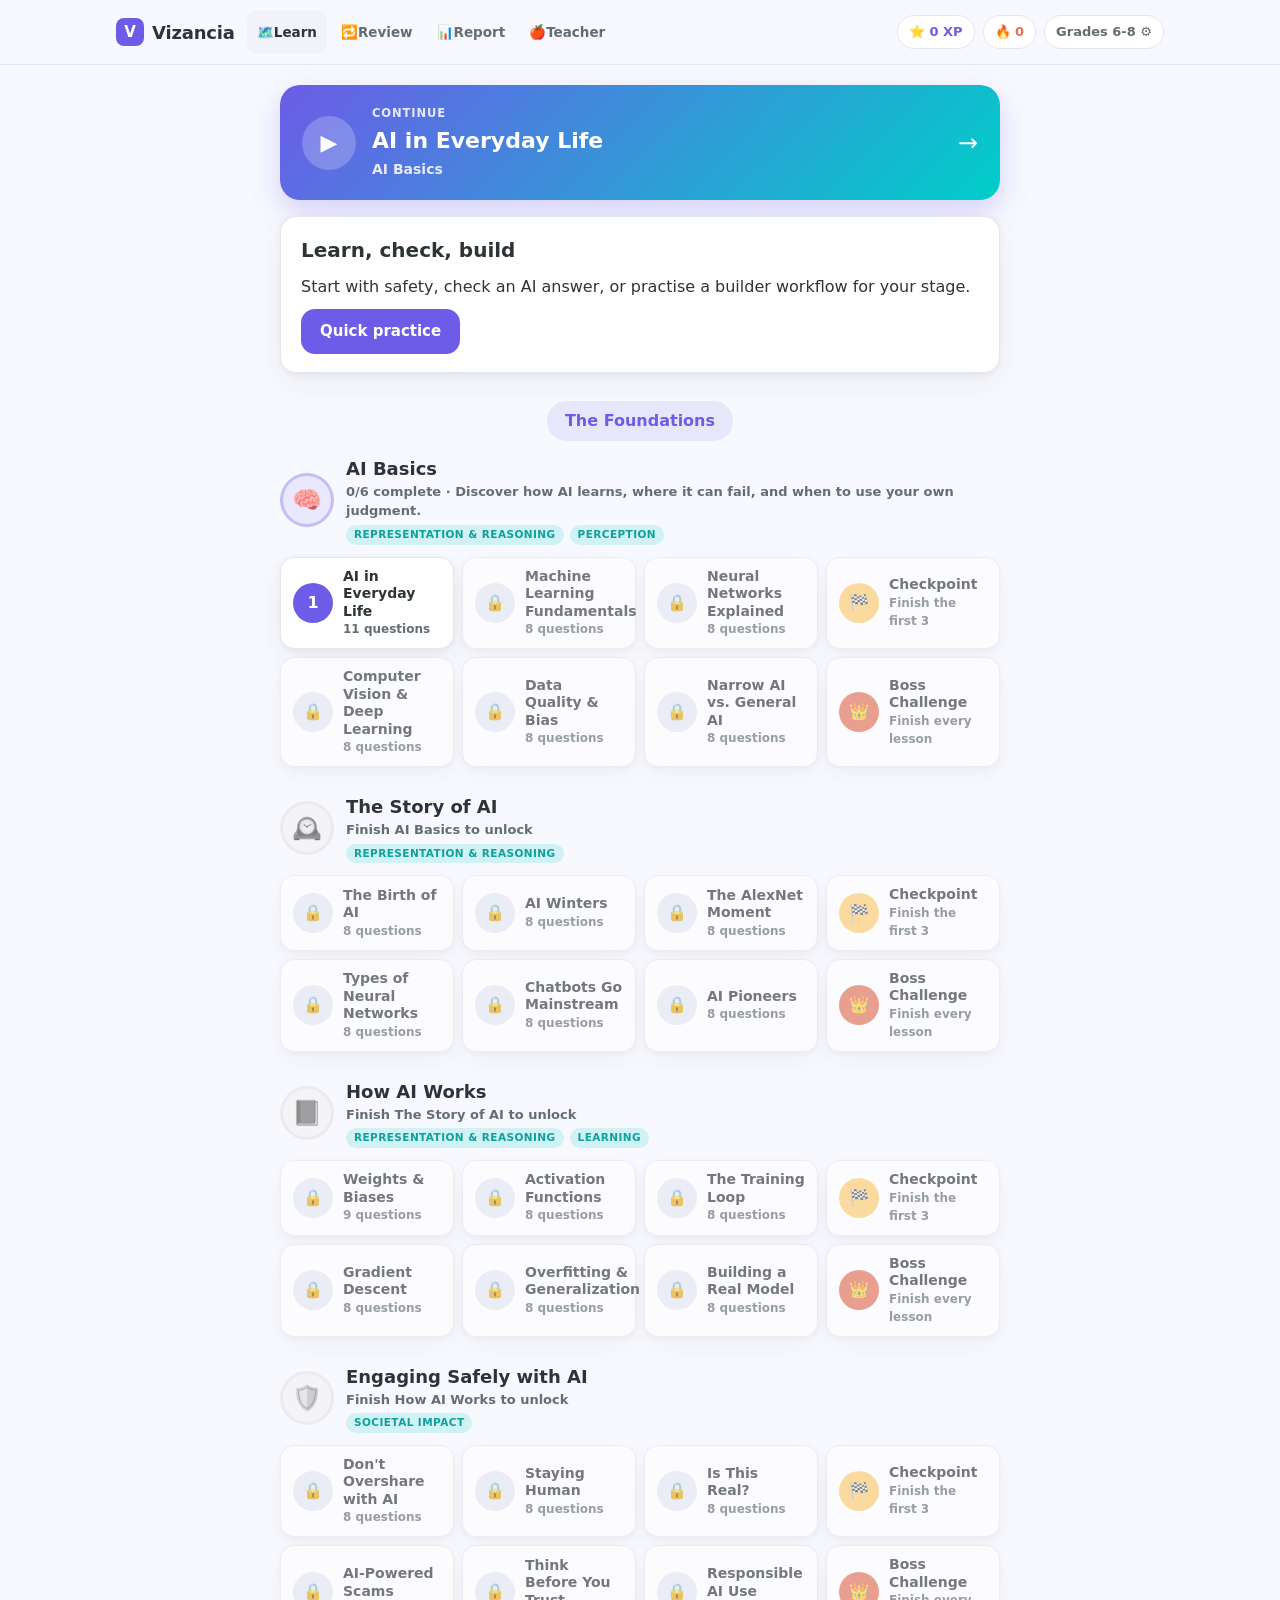
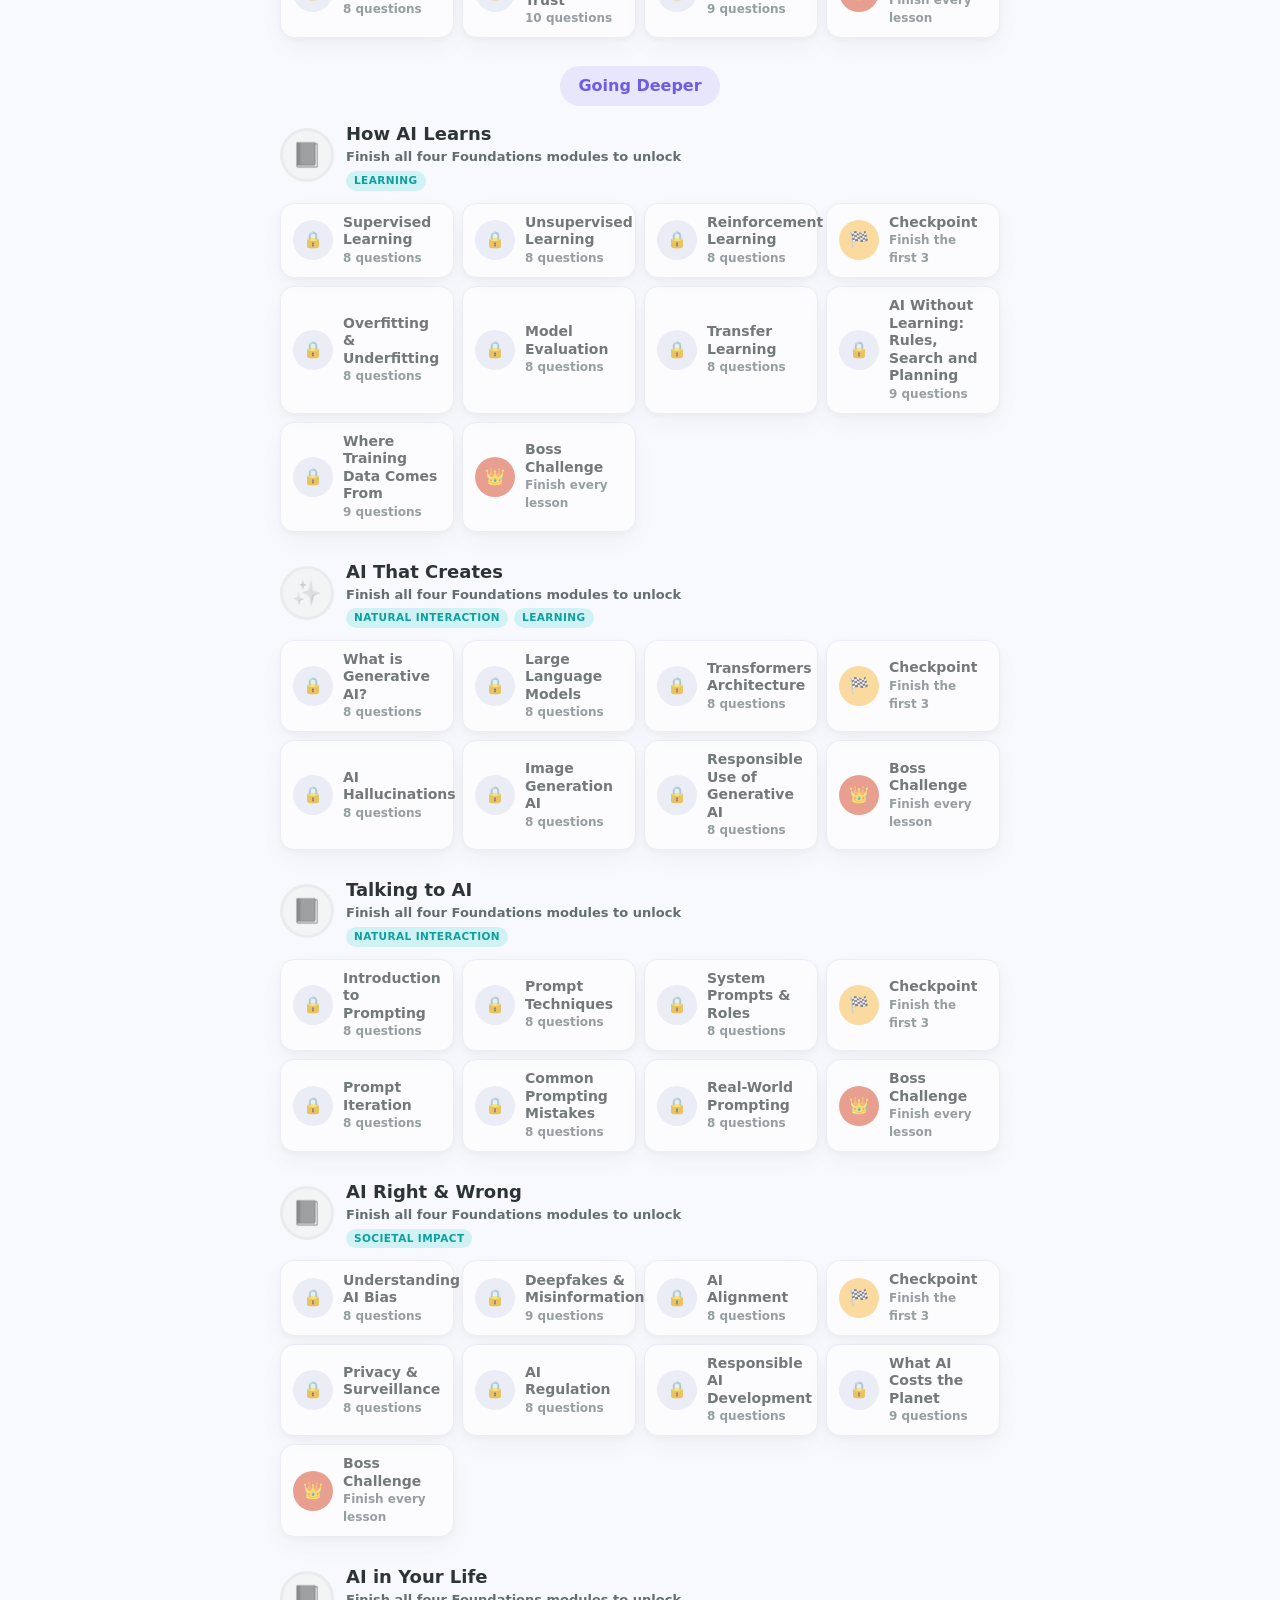
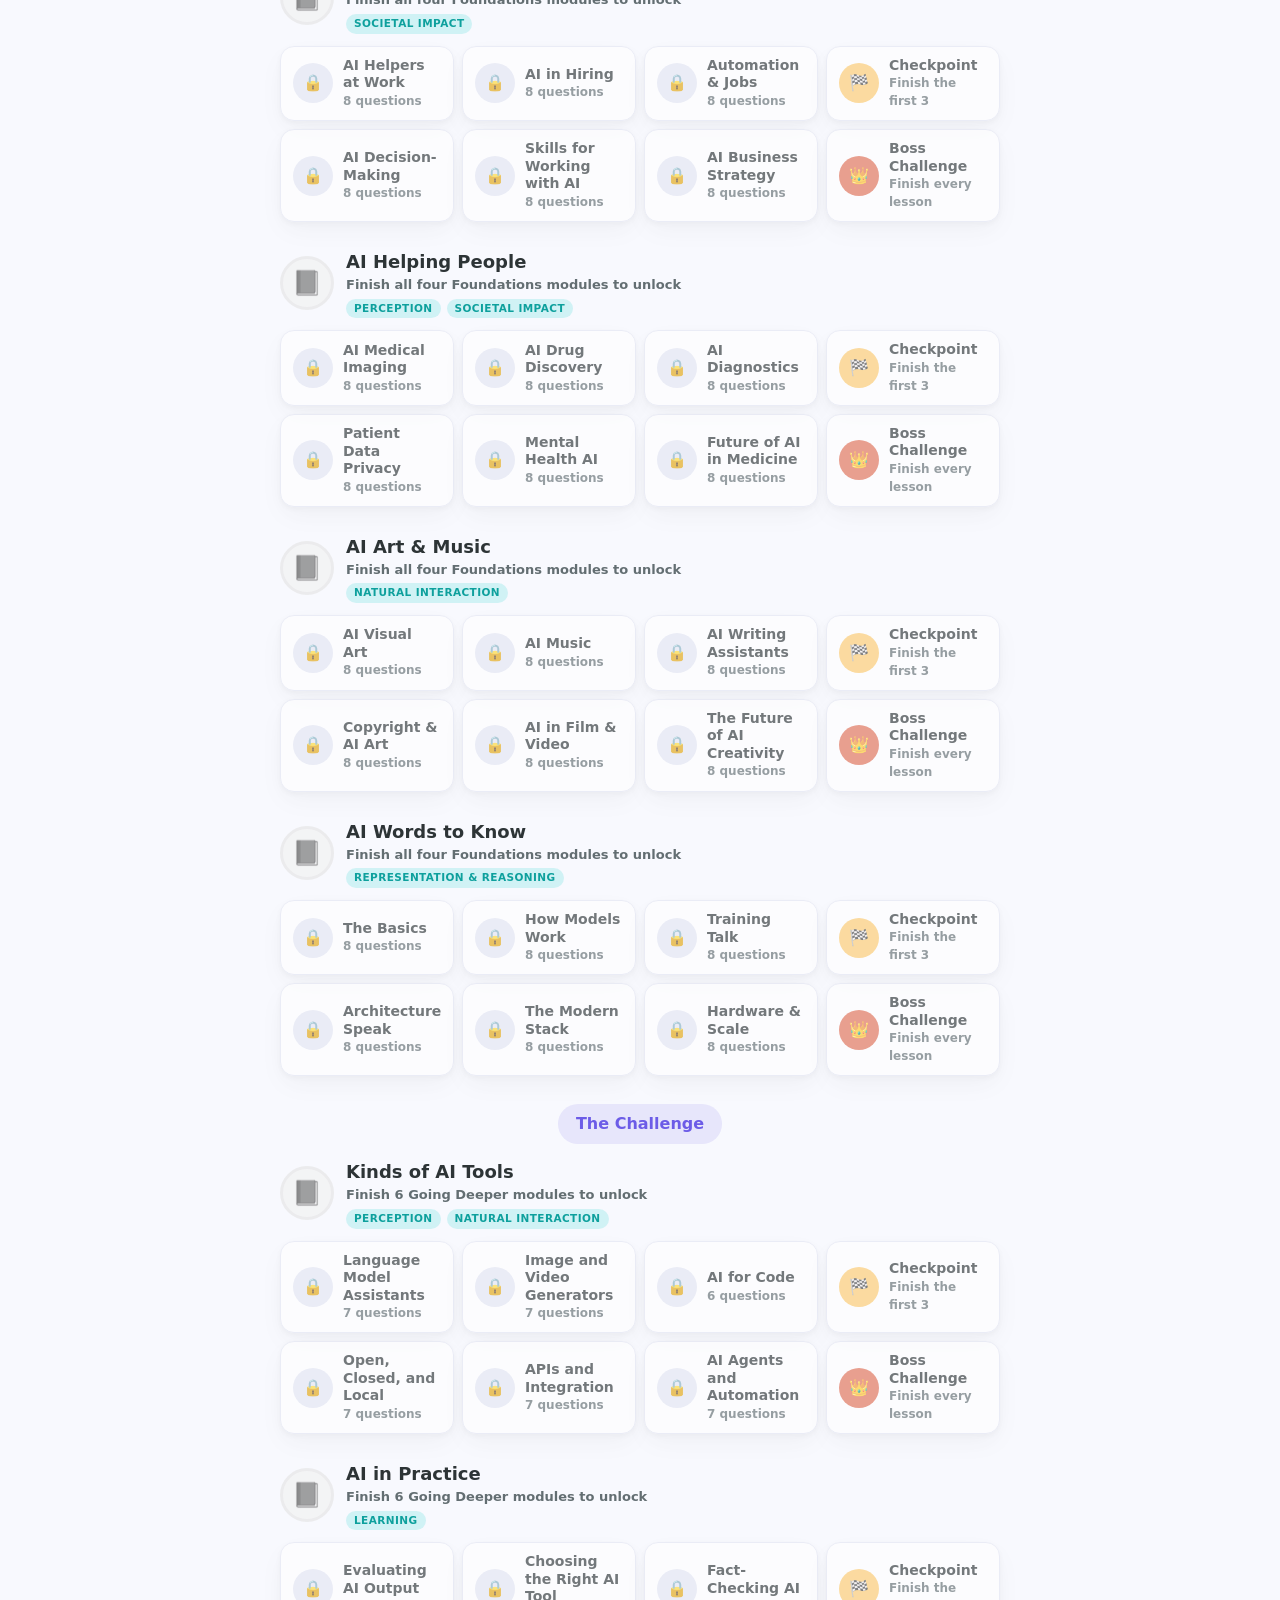
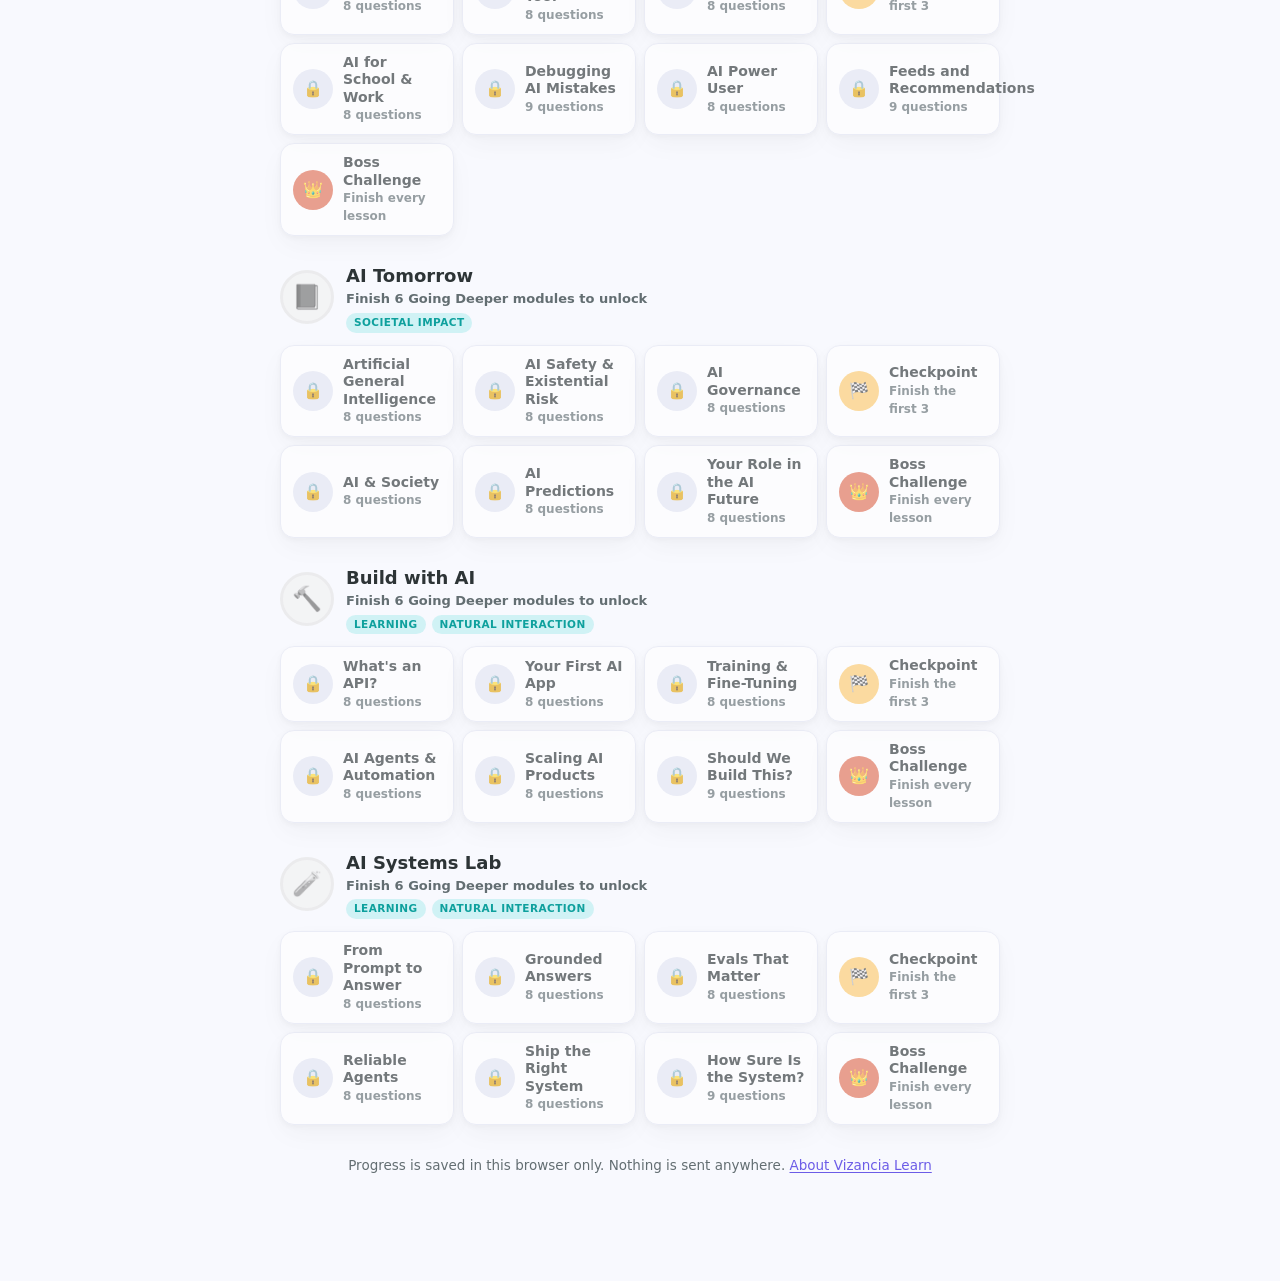
==== commit 80850c12: "Update public Vizancia website" ====
--- a/VizanciaiOS/learn/index.html
+++ b/VizanciaiOS/learn/index.html
@@ -260,14 +260,14 @@
 <div id="sheet-root"></div>
 <pre id="smoke" hidden></pre>
 <script>
-window.VIZANCIA_CONTENT = {"version":1,"tier1Ids":["ai_basics","ai_history","ai_under_hood","ai_safety_you"],"bigIdeas":{"perception":"Perception","representationReasoning":"Representation & Reasoning","learning":"Learning","naturalInteraction":"Natural Interaction","societalImpact":"Societal Impact"},"categories":[{"id":"ai_basics","name":"AI Basics","icon":"brain","color":"aiBlue","description":"Discover how AI learns, where it can fail, and when to use your own judgment.","order":0,"unlock":{"kind":"none","value":null},"lessons":[{"id":"ab_l1","title":"AI in Everyday Life","description":"Spot AI tasks, check answers, and keep your own thinking","order":0,"difficulty":"beginner","questions":[{"id":"ab1_q1","type":"multipleChoice","text":"A voice assistant turns spoken words into text. Which AI skill does this?","simple":"Which skill turns spoken words into text?","options":["Speech recognition","Computer vision","Recommendation system","Image generation"],"correct":"Speech recognition","correctAnswers":["Speech recognition"],"pairs":[],"explanation":"Speech recognition converts audio into written words. It can mishear a word, so check important details.","difficulty":"beginner","transfer":"An app captions a classroom video. What should you check before sharing the captions?"},{"id":"ab1_q2","type":"scenarioJudgment","text":"A chatbot writes, 'I feel worried.' What can you conclude from those words?","simple":"A chatbot says it feels worried. What do those words prove?","options":["It can generate human-like language","It feels the same worry as you","It has checked every fact it shares","It remembers meeting you in person"],"correct":"It can generate human-like language","correctAnswers":["It can generate human-like language"],"pairs":[],"explanation":"A language model learns patterns that help it generate text. Wording about feelings is not evidence that it experiences those feelings.","difficulty":"intermediate","transfer":"A chatbot says it is certain. What evidence would you need before trusting its answer?"},{"id":"ab1_q3","type":"multipleChoice","text":"A phone reads a Japanese sign, then writes it in English. Which skills work together?","simple":"A phone reads and translates a sign. Which skills work together?","options":["Computer vision and machine translation","Speech recognition and text-to-speech","Recommendation and image generation","Translation and speech recognition"],"correct":"Computer vision and machine translation","correctAnswers":["Computer vision and machine translation"],"pairs":[],"explanation":"Computer vision can extract text from an image. Machine translation changes that text into another language.","difficulty":"beginner","transfer":"A translated sign seems strange. Would you check the original photo, the translation, or both? Why?"},{"id":"ab1_q4","type":"fillInBlank","text":"An app suggests movies from your viewing history. This is a __________.","simple":"Which system suggests movies from your viewing history?","options":["recommendation system","speech recognition system","image classification system","fixed countdown timer"],"correct":"recommendation system","correctAnswers":["recommendation system"],"pairs":[],"explanation":"A recommendation system predicts what you might choose using signals such as views, ratings, and skips. Its suggestions may miss your needs.","difficulty":"intermediate","transfer":"Your interests change. Which actions might help a music app notice?"},{"id":"ab1_q5","type":"multipleChoice","text":"Your goal is to practise writing your own story opening. How could you use AI without skipping that practice?","simple":"To practise your own writing, when could AI feedback help?","options":["Write first, then request feedback if allowed","Generate an opening and submit it unchanged","Copy an opening and change character names","Ask AI to grade work you have not written"],"correct":"Write first, then request feedback if allowed","correctAnswers":["Write first, then request feedback if allowed"],"pairs":[],"explanation":"Writing your first attempt protects the skill you are practising. If AI feedback is allowed, judge its suggestions and decide what to revise.","difficulty":"intermediate","transfer":"For a drawing lesson, what would you try yourself before using an image tool?"},{"id":"ab1_q6","type":"scenarioJudgment","text":"An app guesses recycling bins from photos. Which test checks whether it relies on background colour?","simple":"To test background clues, which recycling photos should you compare?","options":["The same item against different backgrounds","Different items against different backgrounds","The same photo with different file names","The same photo shown several times"],"correct":"The same item against different backgrounds","correctAnswers":["The same item against different backgrounds"],"pairs":[],"explanation":"Changing the background while keeping the item fixed helps isolate that clue. Test several items because one result cannot establish a reliable pattern.","difficulty":"advanced","transfer":"How could you check whether a plant app relies on the pot instead of the leaves?"},{"id":"ab1_q7","type":"multipleChoice","text":"A timer rings after five minutes without learning from examples. What controls this action?","simple":"A timer rings after five minutes without learning. What controls it?","options":["A fixed countdown rule","Patterns learned from labeled messages","A prediction from earlier timers","A strategy learned from rewards"],"correct":"A fixed countdown rule","correctAnswers":["A fixed countdown rule"],"pairs":[],"explanation":"A countdown follows a fixed instruction; it does not need training examples. Many apps combine fixed rules with models that learn patterns.","difficulty":"beginner","transfer":"A quiz checks whether 3 + 4 equals 7. Does that check need machine learning? Why?"},{"id":"ab1_q8","type":"multipleChoice","text":"A phone compares your face with saved features to unlock. Which AI field is this?","simple":"Which AI field helps a phone recognize your face?","options":["Computer vision","Speech recognition","Machine translation","Recommendation systems"],"correct":"Computer vision","correctAnswers":["Computer vision"],"pairs":[],"explanation":"Computer vision analyzes images, including features used for face matching. A visual match is a prediction and can be wrong.","difficulty":"beginner","transfer":"Would a face match tell a phone what someone is thinking? Explain why."},{"id":"ab1_q9","type":"scenarioJudgment","text":"A chatbot quotes the school handbook about trip permission. What should you do before relying on its answer?","simple":"A chatbot quotes the school handbook. What should you check?","options":["Read the relevant section in the current handbook","Trust the answer because it includes a quotation","Ask for a more confident version","Check whether the reply has correct spelling"],"correct":"Read the relevant section in the current handbook","correctAnswers":["Read the relevant section in the current handbook"],"pairs":[],"explanation":"A quotation can be invented, outdated, or taken out of context. Check that the current source actually supports the answer.","difficulty":"intermediate","transfer":"An AI gives a link for a science claim. What would you check after opening it?"},{"id":"ab1_q10","type":"multipleChoice","text":"You say 'fifteen minutes,' but the assistant displays 'fifty minutes.' Which part should you check first?","simple":"You say fifteen; the assistant displays fifty. What needs checking first?","options":["The speech recognition result","The voice used to read the reply","The timer countdown rule","The order of recommended apps"],"correct":"The speech recognition result","correctAnswers":["The speech recognition result"],"pairs":[],"explanation":"The displayed words suggest the speech-to-text step misheard the request. Checking each step helps locate an error instead of blaming the whole system.","difficulty":"advanced","transfer":"Captions are wrong before translation begins. Which step would you investigate first?"},{"id":"ab1_q11","type":"multipleChoice","text":"A video feed keeps suggesting clips you watch for longer. What is it using as a clue?","simple":"A feed repeats clips you watch longer. What is its clue?","options":["Your viewing behaviour","Your teacher's learning goals","A fact-check of each clip","Your reasons for watching each clip"],"correct":"Your viewing behaviour","correctAnswers":["Your viewing behaviour"],"pairs":[],"explanation":"Watch time can help predict what keeps your attention. It does not establish that a clip is accurate or useful for learning.","difficulty":"beginner","transfer":"If a feed distracts you from homework, what could you choose to do?"},{"id":"ab1_q12","type":"trueFalse","text":"Correctly transcribing your words proves an assistant's answer is accurate.","simple":"Do correct voice captions prove the answer is accurate?","options":["True","False"],"correct":"False","correctAnswers":["False"],"pairs":[],"explanation":"Recognizing the words and answering the question are different tasks. Correct words can still lead to an incorrect answer.","difficulty":"beginner","transfer":"A chatbot repeats your question perfectly. What still needs checking in its answer?"},{"id":"ab1_q13","type":"explain","text":"A spam filter learns from examples; a timer follows a countdown rule. Explain the difference.","simple":"Compare a spam filter learning examples with a fixed countdown timer.","options":["Describe the examples the spam filter learns from","Describe the timer's fixed countdown rule","Explain why a new message needs checking"],"correct":"The spam filter learns patterns from example messages and uses them to predict whether a new message is spam. The timer follows a set countdown rule. I would check whether the filter wrongly blocks a useful message.","correctAnswers":["The spam filter learns patterns from example messages and uses them to predict whether a new message is spam. The timer follows a set countdown rule. I would check whether the filter wrongly blocks a useful message."],"pairs":[],"explanation":"Explain what each system uses to do its job. Include a possible mistake by the learned filter.","difficulty":"beginner","transfer":"A school app contains a timer and a learned handwriting reader. Which part needs examples, and why?"}],"cards":[{"emoji":"👁️","title":"Start with the task","body":"Speech recognition turns audio into text. Computer vision analyzes images. Translation changes languages; recommendations predict what you might choose.","funFact":null},{"emoji":"⏱️","title":"Learned patterns and fixed rules","body":"A learned spam filter uses patterns from example messages. A countdown timer follows a fixed rule. One app can contain both kinds of steps.","funFact":null},{"emoji":"🔎","title":"Fluent does not mean verified","body":"A chatbot generates language from learned patterns. Caring words do not establish feelings, and a confident answer or quotation still needs checking against a reliable source.","funFact":null},{"emoji":"✍️","title":"Keep your own thinking","body":"First ask what you want to learn or do. Try the part you need to practise yourself, follow class rules, and decide whether AI would actually help.","funFact":null}]},{"id":"ab_l2","title":"Machine Learning Fundamentals","description":"Learn from examples, then test on something new","order":1,"difficulty":"beginner","questions":[{"id":"ab2_q1","type":"scenarioJudgment","text":"Past weather records include the actual next-day temperature. Which learning method uses these input-and-answer pairs?","simple":"Weather examples include correct temperatures. Which learning method uses those answers?","options":["Supervised learning","Unsupervised learning","Reinforcement learning","Model inference"],"correct":"Supervised learning","correctAnswers":["Supervised learning"],"pairs":[],"explanation":"Supervised learning uses examples paired with known answers. Here, the answer to learn is the next-day temperature.","difficulty":"beginner","transfer":"Past bus trips include their actual delays. How could those answers help train a delay predictor?"},{"id":"ab2_q2","type":"fillInBlank","text":"Dog photos used to teach a model are called __________ data.","simple":"Dog photos used to teach a model are called ___ data.","options":["training","test","output","backup"],"correct":"training","correctAnswers":["training"],"pairs":[],"explanation":"Training data supplies examples used to fit a model. The examples should cover the kinds of dogs and photos it will encounter.","difficulty":"beginner","transfer":"Which examples would you collect to teach a model about several kinds of bicycle?"},{"id":"ab2_q3","type":"multipleChoice","text":"A model groups songs by similar sounds without genre labels. Which learning method fits?","simple":"Songs are grouped by sound without labels. Which learning method fits?","options":["Unsupervised learning","Supervised learning","Reinforcement learning","Manual labeling"],"correct":"Unsupervised learning","correctAnswers":["Unsupervised learning"],"pairs":[],"explanation":"Unsupervised learning finds patterns without supplied answer labels. Grouping similar items is called clustering.","difficulty":"beginner","transfer":"A model groups similar playground sounds without names. Who could help interpret the groups?"},{"id":"ab2_q4","type":"multipleChoice","text":"A trained model predicts the plant in one new photo. Which stage is happening?","simple":"A trained model predicts a new plant photo. Which stage?","options":["Inference","Training","Labeling","Data collection"],"correct":"Inference","correctAnswers":["Inference"],"pairs":[],"explanation":"Inference uses a trained model to produce an output. Training is the process that fits the model using examples.","difficulty":"intermediate","transfer":"A handwriting app reads your new word. Is that training or inference? Explain."},{"id":"ab2_q5","type":"matchPairs","text":"Match each machine-learning term to its role in a plant-photo project.","simple":"Match each learning term to its plant-photo role.","options":[],"correct":"","correctAnswers":[],"pairs":[{"term":"Dataset","definition":"The collection of plant photos"},{"term":"Label","definition":"The correct plant name attached to a photo"},{"term":"Feature","definition":"An input detail, such as leaf colour"},{"term":"Trained model","definition":"The learned system that predicts a plant name"}],"explanation":"A dataset holds examples, and a label supplies an answer. Features describe inputs; a trained model uses learned patterns to make predictions.","difficulty":"beginner","transfer":"For a fruit sorter, name a possible feature and a possible label."},{"id":"ab2_q6","type":"scenarioJudgment","text":"A team adapts a model trained on general photos to classify leaves. What approach is this?","simple":"Adapting a trained photo model for leaves is which approach?","options":["Transfer learning","Training from scratch","Collecting unlabeled data","Testing without adaptation"],"correct":"Transfer learning","correctAnswers":["Transfer learning"],"pairs":[],"explanation":"Transfer learning reuses learning from an earlier task or dataset. It may save training work, but performance on the new task still needs testing.","difficulty":"advanced","transfer":"Would a model trained on animal photos automatically work well on drawings? How would you find out?"},{"id":"ab2_q7","type":"multipleChoice","text":"Which photos best test whether a trained dog model works on new examples?","simple":"Which photos best test a dog model on new examples?","options":["Unseen dog photos from varied everyday settings","The photos already used for training","Training photos copied into a new folder","The training photos it gets right most often"],"correct":"Unseen dog photos from varied everyday settings","correctAnswers":["Unseen dog photos from varied everyday settings"],"pairs":[],"explanation":"Keep test photos separate from training photos. Fresh examples show whether learned patterns work beyond familiar pictures.","difficulty":"beginner","transfer":"Why would renaming a training photo not make it a fair new test?"},{"id":"ab2_q8","type":"scenarioJudgment","text":"A dog model trained only on golden retrievers meets a poodle photo. Which prediction is reasonable?","simple":"Trained on golden retrievers, a model sees a poodle. What might happen?","options":["It may miss the unfamiliar-looking dog","It must recognize any dog equally well","Its breed labels will expand by themselves","Its training score tells us the poodle result"],"correct":"It may miss the unfamiliar-looking dog","correctAnswers":["It may miss the unfamiliar-looking dog"],"pairs":[],"explanation":"Examples covering one breed may leave gaps for other breeds. Test varied dogs before deciding where the model works well.","difficulty":"beginner","transfer":"A bike model saw only side views. What new photos would you test?"},{"id":"ab2_q9","type":"explain","text":"Explain how training photos differ from a trained plant model, and how you would test it.","simple":"Explain training photos, a trained plant model, and a fresh test.","options":["Identify photos and labels as training examples","Describe the model as learned patterns used for predictions","Test a separate photo with a checked plant name"],"correct":"Training photos and their plant labels are examples. The trained model uses patterns learned from those examples to predict a plant name. I would check its answer on a separate photo whose plant name I know.","correctAnswers":["Training photos and their plant labels are examples. The trained model uses patterns learned from those examples to predict a plant name. I would check its answer on a separate photo whose plant name I know."],"pairs":[],"explanation":"Distinguish the examples from the system trained on them. Include a fresh test with a known answer.","difficulty":"beginner","transfer":"How would the examples and final test change for a handwriting model?"}],"cards":[{"emoji":"🏷️","title":"Examples, features, and labels","body":"A dataset is a collection of examples. In plant photos, leaf colour can be a feature and the checked plant name a label. The trained model uses learned patterns to predict a name.","funFact":null},{"emoji":"🧩","title":"Different ways to learn","body":"Supervised learning uses examples paired with known answers. Unsupervised learning looks for patterns without answer labels, such as grouping similar sounds. Reinforcement learning uses rewards from actions.","funFact":null},{"emoji":"🔄","title":"Training and inference","body":"Training fits a model using examples. Inference uses the trained model to make a prediction. Transfer learning adapts earlier learning to a new task, which still needs testing.","funFact":null},{"emoji":"🧪","title":"Keep a fresh test","body":"Set aside test examples that training never uses. Include the kinds of cases the model will meet, then compare its predictions with checked answers. Copying a training photo does not make a fresh test.","funFact":null}]},{"id":"ab_l3","title":"Neural Networks Explained","description":"Follow inputs, weights, and layers to a prediction","order":2,"difficulty":"beginner","questions":[{"id":"ab3_q1","type":"scenarioJudgment","text":"A neural network receives a photo as numbers. What do its layers do?","simple":"A network receives photo numbers. What do its layers do?","options":["Transform the numbers to build a prediction","Assign the correct label before doing calculations","Compare file names instead of image values","Keep the numbers unchanged until the final answer"],"correct":"Transform the numbers to build a prediction","correctAnswers":["Transform the numbers to build a prediction"],"pairs":[],"explanation":"Layers apply calculations to their inputs and pass results onward. Training adjusts numbers in these calculations to help the network make predictions.","difficulty":"beginner","transfer":"What might the input numbers represent in a network that processes sound?"},{"id":"ab3_q2","type":"trueFalse","text":"Using a trained network for one prediction necessarily changes its learned weights.","simple":"Does making one prediction necessarily change a trained network's weights?","options":["True","False"],"correct":"False","correctAnswers":["False"],"pairs":[],"explanation":"An ordinary prediction uses the weights already learned during training. Updating those weights requires a learning step.","difficulty":"beginner","transfer":"A model repeats a mistake. Why might asking again fail to teach it the right answer?"},{"id":"ab3_q3","type":"sortOrder","text":"Order the stages in a simple image-classification network, from input to prediction.","simple":"Order a simple photo network from input to prediction.","options":["Predicted label","Image converted to numbers","Output scores","Hidden layers transform numbers"],"correct":"","correctAnswers":["Image converted to numbers","Hidden layers transform numbers","Output scores","Predicted label"],"pairs":[],"explanation":"Image numbers pass through hidden layers to produce output scores. A classifier can use those scores to choose a predicted label.","difficulty":"beginner","transfer":"Where would you check for a blurry input image in this sequence?"},{"id":"ab3_q4","type":"multipleChoice","text":"In a neural network, what are weights?","simple":"What are weights in a neural network?","options":["Numbers that adjust the influence of inputs","Names attached to training examples","The final labels predicted for images","The number of photos in a dataset"],"correct":"Numbers that adjust the influence of inputs","correctAnswers":["Numbers that adjust the influence of inputs"],"pairs":[],"explanation":"Weights control how much inputs contribute to a calculation. Training adjusts them to reduce errors according to the training objective.","difficulty":"intermediate","transfer":"How is changing a weight different from changing the label on a training photo?"},{"id":"ab3_q5","type":"fillInBlank","text":"A neural network with many hidden layers is commonly called a __________ network.","simple":"A network with many hidden layers is called ___ .","options":["deep","wide","shallow","untrained"],"correct":"deep","correctAnswers":["deep"],"pairs":[],"explanation":"Deep refers to having multiple hidden layers. Depth describes the network structure; it does not guarantee better predictions.","difficulty":"intermediate","transfer":"Two models differ in depth. What would you measure before choosing one?"},{"id":"ab3_q6","type":"scenarioJudgment","text":"Further training improves familiar-photo scores but worsens separate validation scores. What should the team investigate?","simple":"Training scores rise; separate validation scores fall. What needs investigating?","options":["Overfitting to the training examples","An increase in errors on the training examples","Improved performance on unfamiliar examples","Training that never changed the weights"],"correct":"Overfitting to the training examples","correctAnswers":["Overfitting to the training examples"],"pairs":[],"explanation":"Overfitting means learned patterns fit training examples too closely to generalize well. Validation results can help decide when to stop training or change the model. Keep a separate final test for the finished choice.","difficulty":"advanced","transfer":"A handwriting model improves on one notebook but worsens on others. What would you compare?"},{"id":"ab3_q7","type":"multipleChoice","text":"Before an image enters a neural network, how is it typically represented?","simple":"How is a photo represented when entering a neural network?","options":["Numbers describing its pixels","A sentence naming the correct object","A list of previous prediction scores","The file name as the whole picture"],"correct":"Numbers describing its pixels","correctAnswers":["Numbers describing its pixels"],"pairs":[],"explanation":"Pixels contain numerical information about an image, such as colour values. The model uses this input to calculate a prediction.","difficulty":"beginner","transfer":"What changes in the input numbers when a photo becomes darker?"},{"id":"ab3_q8","type":"trueFalse","text":"A neural network's artificial neurons are living brain cells inside a computer.","simple":"Are artificial neurons living brain cells inside a computer?","options":["True","False"],"correct":"False","correctAnswers":["False"],"pairs":[],"explanation":"Artificial neurons are mathematical units implemented in software or hardware. The name is inspired by brains, but these units are not living cells.","difficulty":"beginner","transfer":"Why might the word brain give someone a misleading picture of a model?"},{"id":"ab3_q9","type":"explain","text":"Explain a photo's journey through a neural network, including why its prediction might be wrong.","simple":"Explain how photo numbers become a prediction that could be wrong.","options":["Start with numbers representing the photo","Describe calculations through layers using learned weights","Explain that the predicted label still needs checking"],"correct":"The photo becomes numbers that pass through layers of calculations using learned weights. The network produces scores for possible labels. Its chosen label can be wrong, especially when the photo differs from its training examples.","correctAnswers":["The photo becomes numbers that pass through layers of calculations using learned weights. The network produces scores for possible labels. Its chosen label can be wrong, especially when the photo differs from its training examples."],"pairs":[],"explanation":"Connect the input, calculations, and output. A prediction is a result to check, not proof that the network is right.","difficulty":"beginner","transfer":"How might poor lighting affect this journey for a recycling camera?"}],"cards":[{"emoji":"🔢","title":"Pictures become numbers","body":"A photo contains pixels with numerical colour values. A neural network passes input numbers through layers of calculations and produces output numbers, such as scores for labels.","funFact":null},{"emoji":"🎚️","title":"Weights shape the result","body":"Weights are numbers controlling how inputs influence calculations. Training changes them to reduce errors. Artificial neurons are mathematical units inspired by brains, not living cells.","funFact":null},{"emoji":"🧱","title":"Depth and predictions","body":"A deep network has multiple hidden layers. During ordinary inference, it uses learned weights without changing them. More layers or more training do not guarantee better results.","funFact":null},{"emoji":"📋","title":"Check beyond training","body":"Overfitting means fitting familiar examples too closely to work well on fresh ones. Separate validation examples help guide changes during training; keep a final test separate to evaluate the finished model.","funFact":null}]},{"id":"ab_l4","title":"Computer Vision & Deep Learning","description":"Explore image tasks and test what cameras can miss","order":3,"difficulty":"intermediate","questions":[{"id":"ab4_q1","type":"multipleChoice","text":"An app identifies plants from photos. Which field covers analyzing these images?","simple":"Which field covers identifying plants from photos?","options":["Computer vision","Speech recognition","Machine translation","Recommendation systems"],"correct":"Computer vision","correctAnswers":["Computer vision"],"pairs":[],"explanation":"Computer vision extracts information from images and video. Plant classification is one task it can support.","difficulty":"beginner","transfer":"A camera counts bicycles at a school gate. What information must it find in the image?"},{"id":"ab4_q2","type":"scenarioJudgment","text":"A model labels training photos perfectly but struggles with unfamiliar photos of the same classes. What might explain this?","simple":"Training photos score perfectly; unfamiliar ones score poorly. What might explain?","options":["Overfitting to familiar examples","Reliable performance in new settings","More accurate labels on every new photo","Successful testing across many environments"],"correct":"Overfitting to familiar examples","correctAnswers":["Overfitting to familiar examples"],"pairs":[],"explanation":"Overfitting can make a model perform well on familiar examples but poorly on fresh ones. A high training score is not enough.","difficulty":"beginner","transfer":"A bottle model works in one classroom. What would you test before using it in the cafeteria?"},{"id":"ab4_q3","type":"matchPairs","text":"Match each computer-vision task to its output.","simple":"Match each vision task to what it produces.","options":[],"correct":"","correctAnswers":[],"pairs":[{"term":"Classification","definition":"One category label for a photo"},{"term":"Object detection","definition":"Boxes around individual bottles"},{"term":"Segmentation","definition":"A label for each pixel in a path region"},{"term":"Text recognition (OCR)","definition":"Written words extracted from a sign photo"}],"explanation":"Vision tasks produce different kinds of outputs, such as labels, boxes, pixel regions, or text. Choose the task that supplies the information you need.","difficulty":"beginner","transfer":"To count cans separately in one photo, would a single image label be enough? Why?"},{"id":"ab4_q4","type":"multipleChoice","text":"Why can a GPU help train a deep-learning model?","simple":"How can a GPU help train a deep-learning model?","options":["It performs many suitable numerical operations in parallel","It supplies correct labels for the training data","It makes the training examples more representative","It prevents the model from overfitting"],"correct":"It performs many suitable numerical operations in parallel","correctAnswers":["It performs many suitable numerical operations in parallel"],"pairs":[],"explanation":"GPUs can run many numerical operations at once, which suits much neural-network work. Actual speed depends on the model, hardware, and workload.","difficulty":"intermediate","transfer":"Would a faster chip fix wrong training labels? Explain."},{"id":"ab4_q5","type":"fillInBlank","text":"Patterns such as edges and textures used by an image model are called __________.","simple":"Edges and textures used by an image model are called ___ .","options":["features","labels","test scores","file names"],"correct":"features","correctAnswers":["features"],"pairs":[],"explanation":"Features are useful input properties or representations. Deep-learning image models can learn features during training rather than requiring people to design each one.","difficulty":"intermediate","transfer":"Which visible features might help distinguish a bicycle from a ball?"},{"id":"ab4_q6","type":"scenarioJudgment","text":"A defect camera works on still photos. What must a factory test before using it on a moving belt?","simple":"A defect camera passed still photos. What should belt testing check?","options":["Accuracy and response time on new moving items","Accuracy on the same still photos again","Whether the screen displays more decimal places","Whether the model has more layers than before"],"correct":"Accuracy and response time on new moving items","correctAnswers":["Accuracy and response time on new moving items"],"pairs":[],"explanation":"Movement, lighting, and unfamiliar defects can change results. Response time, or latency, also matters: an accurate answer that arrives after an item passes may be useless.","difficulty":"advanced","transfer":"How would a late but correct prediction affect a game that steers around obstacles?"},{"id":"ab4_q7","type":"multipleChoice","text":"Network A has two hidden layers; network B has twelve. Which has greater depth?","simple":"A has two hidden layers; B has twelve. Which is deeper?","options":["Network B","Network A","Both have the same depth","The one with the higher test score"],"correct":"Network B","correctAnswers":["Network B"],"pairs":[],"explanation":"Depth counts the layers along a network's processing path. More layers do not automatically make B more accurate than A.","difficulty":"beginner","transfer":"If the deeper model is slower and less accurate, which would you choose for a simple task? Why?"},{"id":"ab4_q8","type":"scenarioJudgment","text":"Two photos of the same leaf get different confident labels. What should you do?","simple":"The same leaf gets different confident labels. What should you do?","options":["Compare leaf details with a reliable plant guide","Pick whichever answer sounds more certain","Repeat the guesses and accept the most common label","Choose the label with the longest description"],"correct":"Compare leaf details with a reliable plant guide","correctAnswers":["Compare leaf details with a reliable plant guide"],"pairs":[],"explanation":"Confident labels can still be wrong, especially when lighting or angle changes. Use an independent source to check the plant's visible details.","difficulty":"beginner","transfer":"A recycling camera is uncertain about a carton. What could you check outside the app?"},{"id":"ab4_q9","type":"explain","text":"Plan a test for a school recycling camera before students rely on it.","simple":"How would you test a school recycling camera before use?","options":["Use new items with independently checked bin labels","Include varied lighting, backgrounds, and item conditions","Record mistakes and plan what to do with uncertain items"],"correct":"I would test new items with bin labels checked against school recycling rules. I would include crushed cans, different backgrounds, and varied lighting. I would record mistakes and send uncertain items for a person to check.","correctAnswers":["I would test new items with bin labels checked against school recycling rules. I would include crushed cans, different backgrounds, and varied lighting. I would record mistakes and send uncertain items for a person to check."],"pairs":[],"explanation":"A useful test matches the real setting and checks against known answers. Include a way to handle mistakes.","difficulty":"beginner","transfer":"Which parts of your plan would change for a camera reading handwritten library labels?"}],"cards":[{"emoji":"📷","title":"What should the camera produce?","body":"Classification gives an image a category. Object detection locates separate objects with boxes. Segmentation labels pixels in regions. Text recognition, or OCR, extracts written words from an image.","funFact":null},{"emoji":"🧱","title":"Learning visual features","body":"Image networks can learn useful features such as edges and textures. Deep networks have multiple hidden layers. Extra depth can help some tasks, but you must measure the results.","funFact":null},{"emoji":"⚡","title":"Chips and response time","body":"GPUs can perform many suitable calculations in parallel. They do not fix wrong labels. Latency means the time until a result arrives; a moving-belt camera needs answers before items pass.","funFact":null},{"emoji":"🔦","title":"Test in the real setting","body":"Try fresh images with checked answers across lighting, angles, and backgrounds. Record errors as well as successes. Decide when a person should check an uncertain result.","funFact":null}]},{"id":"ab_l5","title":"Data Quality & Bias","description":"Investigate errors, respect people, and test improvements","order":4,"difficulty":"intermediate","questions":[{"id":"ab5_q1","type":"scenarioJudgment","text":"A club-selection model learns from past decisions that excluded some groups. What risk should the school investigate?","simple":"Past club choices excluded some groups. What might a model repeat?","options":["Repeating unfair patterns from past selections","Correcting unfairness without checking results","Treating past choices as proof of fair selection","Ignoring past patterns because the code runs correctly"],"correct":"Repeating unfair patterns from past selections","correctAnswers":["Repeating unfair patterns from past selections"],"pairs":[],"explanation":"A model can learn unfair patterns from historical decisions. Check the selection goal, examples, and outcomes before relying on it.","difficulty":"beginner","transfer":"Could a fairer club-selection process use a transparent rule or lottery instead? When might that fit?"},{"id":"ab5_q2","type":"trueFalse","text":"A fast model can still make poor predictions when its training labels are wrong.","simple":"Can wrong training labels hurt predictions even with a fast model?","options":["True","False"],"correct":"True","correctAnswers":["True"],"pairs":[],"explanation":"Speed measures how quickly a model runs, not whether its examples are correct. Wrong labels can teach misleading patterns.","difficulty":"beginner","transfer":"Half the apple photos are labeled orange. What would you fix before training again?"},{"id":"ab5_q3","type":"multipleChoice","text":"A face-matching system makes more errors for one skin-tone group. What can this result establish?","simple":"Face matching fails more for one skin-tone group. What is established?","options":["Uneven performance that needs further investigation","Training data is definitely the single cause","Image quality cannot affect the result","A good overall score makes the gap unimportant"],"correct":"Uneven performance that needs further investigation","correctAnswers":["Uneven performance that needs further investigation"],"pairs":[],"explanation":"Different error rates show a performance gap, not its cause. Investigate the data, image quality, and system before deciding what to change.","difficulty":"beginner","transfer":"A voice tool misses one accent more often. What would you investigate besides training examples?"},{"id":"ab5_q4","type":"multipleChoice","text":"People tag emails as 'spam' or 'not spam' for training. What is this work called?","simple":"Tagging training emails as spam or not spam is called what?","options":["Data labeling","Data compression","Data encryption","Model inference"],"correct":"Data labeling","correctAnswers":["Data labeling"],"pairs":[],"explanation":"Data labeling attaches target information to examples. Reviewers need clear instructions and a way to resolve uncertain cases.","difficulty":"intermediate","transfer":"Two people disagree about a photo label. What should happen before using it for training?"},{"id":"ab5_q5","type":"fillInBlank","text":"Training photos accidentally appear in the final test set. This overlap is a form of data __________.","simple":"Training photos appear in the final test: data ___ .","options":["leakage","labeling","compression","collection"],"correct":"leakage","correctAnswers":["leakage"],"pairs":[],"explanation":"Data leakage allows information that should be separate to influence evaluation. Reusing training photos can make a test look better than performance on fresh photos.","difficulty":"intermediate","transfer":"Would a cropped copy of a training photo be a truly independent test example? Why be careful?"},{"id":"ab5_q6","type":"multipleChoice","text":"A fictional test scores 95/100 overall but 6/10 for one group. What should happen next?","simple":"Scores: 95/100 overall, 6/10 in one group. What next?","options":["Investigate the gap and collect more group-specific evidence","Report the overall score as proof of fairness","Treat ten cases as a precise long-term error rate","Remove that group from future tests"],"correct":"Investigate the gap and collect more group-specific evidence","correctAnswers":["Investigate the gap and collect more group-specific evidence"],"pairs":[],"explanation":"An overall average can hide a group with more errors. Ten cases also give limited evidence, so investigate the failures and test more representative examples.","difficulty":"advanced","transfer":"What would you report alongside an overall score for a school voice tool?"},{"id":"ab5_q7","type":"multipleChoice","text":"Your class wants voice recordings for a project. Which collection plan respects classmates' choices?","simple":"For class voice recordings, which plan respects classmates' choices?","options":["Explain the use, ask permission, and allow people to decline","Record first and explain the project afterward","Reuse private messages because the project is educational","Require everyone's full name with each sound clip"],"correct":"Explain the use, ask permission, and allow people to decline","correctAnswers":["Explain the use, ask permission, and allow people to decline"],"pairs":[],"explanation":"Explain what will be recorded, how it will be used, and who can access it. Follow the school's rules and provide a way to take part without recording.","difficulty":"beginner","transfer":"How could someone help test a sound project without sharing their own voice?"},{"id":"ab5_q8","type":"trueFalse","text":"Equal numbers of examples from each group guarantee that a model's decisions are fair.","simple":"Do equal group counts guarantee fair model decisions?","options":["True","False"],"correct":"False","correctAnswers":["False"],"pairs":[],"explanation":"Balanced counts can help, but labels, goals, and real conditions also matter. Check the actual outcomes and who experiences mistakes.","difficulty":"beginner","transfer":"A balanced dataset has many wrong labels. Why is counting examples not enough?"},{"id":"ab5_q9","type":"explain","text":"A recycling model misses crumpled cans. Explain what you would investigate, change, and test again.","simple":"A model misses crumpled cans. What would you check and retest?","options":["Investigate examples, labels, or photo conditions before assuming a cause","Choose a change linked to what the investigation finds","Test new cans and check that other items still work"],"correct":"I would check whether crumpled cans appear in the training examples and whether their labels and photos are clear. If they are missing, I would add suitable labeled examples and retrain. Then I would test fresh crumpled cans and other items.","correctAnswers":["I would check whether crumpled cans appear in the training examples and whether their labels and photos are clear. If they are missing, I would add suitable labeled examples and retrain. Then I would test fresh crumpled cans and other items."],"pairs":[],"explanation":"Connect a possible cause to a specific change. Test again to find out whether the change actually helps.","difficulty":"beginner","transfer":"How would you investigate a handwriting model that misses left-handed classmates' writing?"}],"cards":[{"emoji":"🏷️","title":"Quality is more than quantity","body":"Training examples need useful coverage and reliable labels. Missing groups, wrong labels, or unfair historical decisions can affect results. More copies of the same examples do not fill those gaps.","funFact":null},{"emoji":"⚖️","title":"Look inside the average","body":"Check errors for different groups and conditions, not just one overall score. A gap shows uneven performance; it does not establish one cause. Small samples need further investigation.","funFact":null},{"emoji":"🎙️","title":"People have a choice","body":"Before collecting voices or photos, explain the purpose and access, follow school rules, and ask permission. Let people decline and offer another way to contribute. Collect only what the project needs.","funFact":null},{"emoji":"🧪","title":"Fix, then test again","body":"Training examples leaking into a final test can inflate scores. Investigate mistakes, make a relevant change, and retest with fresh examples. Balanced counts alone do not guarantee fair outcomes.","funFact":null}]},{"id":"ab_l6","title":"Narrow AI vs. General AI","description":"Judge capability claims and choose a tool that fits","order":5,"difficulty":"intermediate","questions":[{"id":"ab6_q1","type":"scenarioJudgment","text":"An ad claims an AI can 'do every school task.' What evidence would best test that claim?","simple":"An AI claims every school task. What evidence would test this?","options":["Independent tests across varied, unfamiliar school tasks","A polished demo of one successful answer","The number of people who downloaded it","A statement that it feels confident"],"correct":"Independent tests across varied, unfamiliar school tasks","correctAnswers":["Independent tests across varied, unfamiliar school tasks"],"pairs":[],"explanation":"A broad claim needs evidence across the abilities it promises. Ask what was tested, under which conditions, and where the system failed.","difficulty":"beginner","transfer":"An app claims perfect homework help. What example would you test before trusting that promise?"},{"id":"ab6_q2","type":"trueFalse","text":"Success at labeling photos proves a model can translate a new language accurately.","simple":"Does labeling photos well prove a model translates languages accurately?","options":["True","False"],"correct":"False","correctAnswers":["False"],"pairs":[],"explanation":"Image labeling and translation require different evidence. A model may support both, but a photo test does not establish translation quality.","difficulty":"beginner","transfer":"What would you test before using a story-writing assistant to explain science?"},{"id":"ab6_q3","type":"matchPairs","text":"Match each AI term to its meaning.","simple":"Match each AI term to its meaning.","options":[],"correct":"","correctAnswers":[],"pairs":[{"term":"Narrow AI","definition":"A system focused on limited tasks"},{"term":"Foundation model","definition":"A model trained broadly and adaptable to many tasks"},{"term":"Multimodal model","definition":"A model handling multiple types, such as text and images"},{"term":"General AI (AGI)","definition":"Proposed broad general capability; definitions differ"}],"explanation":"These terms describe different aspects of a system, not steps on one ladder. A foundation model can be multimodal without proving AGI.","difficulty":"beginner","transfer":"A model handles text and pictures. Which term fits, and what does it not prove?"},{"id":"ab6_q4","type":"multipleChoice","text":"You need the exact sum of a fixed list of numbers. Which tool directly fits?","simple":"Which tool directly fits adding a fixed list of numbers exactly?","options":["A calculator or spreadsheet formula","A chatbot estimate without calculation tools","A rounded mental estimate","The total from a similar list"],"correct":"A calculator or spreadsheet formula","correctAnswers":["A calculator or spreadsheet formula"],"pairs":[],"explanation":"A calculator or spreadsheet formula performs a defined arithmetic operation. Check your inputs; a learning model is not needed for this job.","difficulty":"intermediate","transfer":"When might a simple checklist serve your goal better than an AI assistant?"},{"id":"ab6_q5","type":"scenarioJudgment","text":"One model writes stories and labels photos. What do these demonstrations establish?","simple":"A model writes stories and labels photos. What does that show?","options":["Evidence for those tasks under the demonstrated conditions","Proof it can handle any unfamiliar problem","Proof its answers never need checking","Evidence that its photo labels explain its writing quality"],"correct":"Evidence for those tasks under the demonstrated conditions","correctAnswers":["Evidence for those tasks under the demonstrated conditions"],"pairs":[],"explanation":"A model can support several useful tasks without being reliable everywhere. Demonstrations show particular results; broader claims need broader tests.","difficulty":"intermediate","transfer":"What new test would help you judge whether this model can explain a misleading graph?"},{"id":"ab6_q6","type":"scenarioJudgment","text":"An AI aces a test, but its training data included the answers. What would better assess generalization?","simple":"Training included the test answers. What would better test new learning?","options":["Independently written, unfamiliar tasks with checked solutions","The same questions in a different font","Repeating the test until it gets full marks","Counting how quickly it repeats the known answers"],"correct":"Independently written, unfamiliar tasks with checked solutions","correctAnswers":["Independently written, unfamiliar tasks with checked solutions"],"pairs":[],"explanation":"Exposure to test answers can inflate scores without showing how a model handles new problems. Use uncontaminated tasks and report the limits of what was measured.","difficulty":"advanced","transfer":"How could you check your own understanding beyond memorizing a quiz answer?"},{"id":"ab6_q7","type":"multipleChoice","text":"Your school needs a recycling sorter. Which evidence is most relevant when choosing a model?","simple":"For a school recycling sorter, which evidence matters most?","options":["Its results on fresh items from the school's bins","Its score in an unrelated chess tournament","How naturally it chats about recycling","How many tasks its advertisement lists"],"correct":"Its results on fresh items from the school's bins","correctAnswers":["Its results on fresh items from the school's bins"],"pairs":[],"explanation":"Choose evidence that matches the job and its real conditions. Skill at another task does not establish sorting accuracy.","difficulty":"beginner","transfer":"What evidence would matter most for a tool that adds captions to school videos?"},{"id":"ab6_q8","type":"trueFalse","text":"New cases can reveal mistakes even after a model earns a high test score.","simple":"Can new cases reveal mistakes after a high test score?","options":["True","False"],"correct":"True","correctAnswers":["True"],"pairs":[],"explanation":"A test covers a sample of situations, not every future case. Keep checking performance when conditions or users change.","difficulty":"beginner","transfer":"A recycling camera moves outdoors. What changes would you test?"},{"id":"ab6_q9","type":"explain","text":"Choose a school task. Explain whether you would use AI, another tool, or your own effort, and why.","simple":"Choose a school task: AI, another tool, or yourself? Explain why.","options":["Name the task and what you want to learn or achieve","Choose a method that fits the goal and class rules","Describe how to check the result or your understanding"],"correct":"To practise explaining a science idea, I would write my own explanation first. If class rules allow it, I could ask AI for questions about unclear parts. I would check any suggested facts against my class materials and explain the idea again without help.","correctAnswers":["To practise explaining a science idea, I would write my own explanation first. If class rules allow it, I could ask AI for questions about unclear parts. I would check any suggested facts against my class materials and explain the idea again without help."],"pairs":[],"explanation":"Different choices can be reasonable. Connect your choice to the goal and explain how you would check the outcome.","difficulty":"beginner","transfer":"Record one real AI choice in your Passport: what did you choose, why, and what will you check?"}],"cards":[{"emoji":"🎯","title":"Limited tasks and broad models","body":"Narrow AI focuses on limited tasks. Foundation models are trained on broad data and can be adapted to many tasks. Either way, test the ability you actually plan to use.","funFact":null},{"emoji":"🖼️","title":"Multimodal means multiple types","body":"A multimodal model handles more than one kind of data, such as text and images. That describes its inputs or outputs, not proof that it can solve every problem.","funFact":null},{"emoji":"🔍","title":"Big claims need clear tests","body":"Artificial General Intelligence, or AGI, describes proposed broad general capability; definitions differ. Ask for clear tasks, independent tests, and failure cases. Familiar test answers can make performance look better than it is.","funFact":null},{"emoji":"🧭","title":"Choose what fits","body":"Start with the goal, class rules, and what you want to learn. A calculator, a trusted source, your own first attempt, or an AI tool may fit. Check the outcome and reflect on the choice.","funFact":null}]}],"bigIdeas":["representationReasoning","perception"]},{"id":"ai_history","name":"The Story of AI","icon":"clock.arrow.circlepath","color":"aiBrown","description":"From Turing's question to today's chatbots: how AI was built, stalled, and grew","order":1,"unlock":{"kind":"completeCategory","value":"ai_basics"},"lessons":[{"id":"aih_l1","title":"The Birth of AI","description":"Turing's question, the Dartmouth name, and the first chatbot","order":0,"difficulty":"beginner","questions":[{"id":"aih1_q1","type":"multipleChoice","text":"The field got the name Artificial Intelligence at which event?","simple":"Where did the name Artificial Intelligence come from?","options":["The 1956 Dartmouth workshop","The 1950 Turing Test paper","The 1966 ELIZA experiment","The 1997 chess match"],"correct":"The 1956 Dartmouth workshop","correctAnswers":["The 1956 Dartmouth workshop"],"pairs":[],"explanation":"John McCarthy proposed the name for a 1956 summer workshop at Dartmouth College. A small group of scientists met there to plan how machines might reason.","difficulty":"beginner","transfer":"A friend says AI began with phone assistants. What older date could you mention?"},{"id":"aih1_q2","type":"trueFalse","text":"Alan Turing proposed a test for machine intelligence before the field had a name.","simple":"Did Turing suggest a test before AI had a name?","options":["True","False"],"correct":"True","correctAnswers":["True"],"pairs":[],"explanation":"Turing published his paper asking whether machines can think in 1950. The field was named six years later.","difficulty":"beginner","transfer":"Why might a big idea appear years before anyone agrees on a name for it?"},{"id":"aih1_q3","type":"fillInBlank","text":"The __________ Test asks whether a machine's chat can pass for a person's.","simple":"Which test asks if a machine can pass for a person?","options":["Turing","Dartmouth","McCarthy","Shannon"],"correct":"Turing","correctAnswers":["Turing"],"pairs":[],"explanation":"In Turing's test a judge chats with a hidden machine and a hidden person and tries to tell them apart. Sounding human is not the same as understanding.","difficulty":"beginner","transfer":"A game character chats like a friend. Would that prove it understands you? Why or why not?"},{"id":"aih1_q4","type":"sortOrder","text":"Put these AI milestones in the order they happened:","simple":"Put these AI events in order.","options":["AI term coined (1956)","Expert systems era (1980s)","Turing Test proposed (1950)","ELIZA chatbot created (1966)"],"correct":"","correctAnswers":["Turing Test proposed (1950)","AI term coined (1956)","ELIZA chatbot created (1966)","Expert systems era (1980s)"],"pairs":[],"explanation":"Turing asked the question in 1950, the field was named in 1956, ELIZA chatted in 1966, and businesses bought expert systems in the 1980s. Each step built on the last.","difficulty":"intermediate","transfer":"Think of a video game series you know. How would you check which game came first?"},{"id":"aih1_q5","type":"multipleChoice","text":"Which researcher led the 1956 Dartmouth workshop and proposed the name AI?","simple":"Who led the 1956 meeting that named AI?","options":["John McCarthy","Alan Turing","Claude Shannon","Joseph Weizenbaum"],"correct":"John McCarthy","correctAnswers":["John McCarthy"],"pairs":[],"explanation":"McCarthy organized the workshop with Marvin Minsky, Nathaniel Rochester, and Claude Shannon. Shannon is also known for information theory, the math behind digital communication.","difficulty":"intermediate","transfer":"Your class names a group project. Why is it useful to record who proposed the name and when?"},{"id":"aih1_q6","type":"multipleChoice","text":"ELIZA (1966) matched patterns in typed text. What surprised its creator?","simple":"What surprised ELIZA's creator in 1966?","options":["People shared personal feelings with a simple program","It translated between dozens of languages accurately","It defeated strong chess players in tournament play","It produced realistic pictures from short descriptions"],"correct":"People shared personal feelings with a simple program","correctAnswers":["People shared personal feelings with a simple program"],"pairs":[],"explanation":"ELIZA used simple pattern matching to play a therapist, yet people opened up to it. Joseph Weizenbaum worried that people trusted a program that understood nothing. That question is still with us.","difficulty":"advanced","transfer":"A game character replies to your messages. What would show you it does not understand them?"},{"id":"aih1_q7","type":"multipleChoice","text":"What question did Alan Turing ask in 1950?","simple":"What did Alan Turing ask in 1950?","options":["Can machines think?","Can machines feel pain?","Can machines be trusted?","Can machines learn to draw?"],"correct":"Can machines think?","correctAnswers":["Can machines think?"],"pairs":[],"explanation":"Turing's 1950 paper asked whether machines could think and proposed a test to explore the question.","difficulty":"beginner","transfer":"How would you decide whether a chatbot thinks? What would you test?"},{"id":"aih1_q8","type":"trueFalse","text":"The field of AI got its name at a 1956 meeting of scientists.","simple":"Did AI get its name at a meeting in 1956?","options":["True","False"],"correct":"True","correctAnswers":["True"],"pairs":[],"explanation":"The Dartmouth workshop in 1956 gave the field its name and its first big goals.","difficulty":"beginner","transfer":"Why does it matter that AI is an old idea, not a 2022 invention?"},{"id":"aih1_q9","type":"explain","text":"Explain the Turing Test in your own words and one reason it may not measure intelligence well.","simple":"Explain the Turing Test and one weakness of it.","options":["A judge chats and tries to tell machine from human","Passing means being hard to tell apart","Sounding human is not the same as understanding"],"correct":"In the Turing Test a judge chats with a hidden machine and a hidden person and tries to tell which is which. It measures whether a machine can sound human, which is not the same as understanding, so a system can pass by imitating well.","correctAnswers":["In the Turing Test a judge chats with a hidden machine and a hidden person and tries to tell which is which. It measures whether a machine can sound human, which is not the same as understanding, so a system can pass by imitating well."],"pairs":[],"explanation":"Strong answers describe the setup and question what it measures.","difficulty":"beginner","transfer":"Pick a chatbot or game character. How would you test whether it understands or just imitates?"}],"cards":[{"emoji":"🖥️","title":"Turing's Question","body":"In 1950 Alan Turing asked whether machines can think. He proposed a test: a judge chats with a hidden machine and a hidden person and tries to tell which is which.","funFact":null},{"emoji":"📜","title":"A Name at Dartmouth","body":"In 1956 John McCarthy led a summer workshop at Dartmouth College with Marvin Minsky, Nathaniel Rochester, and Claude Shannon. They chose the name Artificial Intelligence for the new field.","funFact":null},{"emoji":"💬","title":"ELIZA, the Pattern Matcher","body":"In 1966 Joseph Weizenbaum built ELIZA, a program that echoed people's words back as questions. Many users shared real feelings with it, which troubled Weizenbaum because ELIZA understood nothing.","funFact":null},{"emoji":"🧭","title":"An Old Idea","body":"AI is more than seventy years old. Today's chatbots build on decades of questions, experiments, and mistakes, so knowing the history helps you judge new claims.","funFact":null}]},{"id":"aih_l2","title":"AI Winters","description":"The times AI fell out of favour, and what the pattern teaches","order":1,"difficulty":"intermediate","questions":[{"id":"aih2_q1","type":"multipleChoice","text":"What does the phrase AI winter describe?","simple":"What is an AI winter?","options":["A period when trust and funding for AI fell","A season when computer labs closed for the cold","A planned pause in research to test safety","A slow year for hiring in technology jobs"],"correct":"A period when trust and funding for AI fell","correctAnswers":["A period when trust and funding for AI fell"],"pairs":[],"explanation":"AI winters came after grand promises did not come true. Excitement and money poured in, results fell short, and the money left.","difficulty":"beginner","transfer":"A hyped toy craze fades by spring. What was promised, and what actually arrived?"},{"id":"aih2_q2","type":"trueFalse","text":"There have been at least two major AI winters in history.","simple":"Have there been at least two AI winters?","options":["True","False"],"correct":"True","correctAnswers":["True"],"pairs":[],"explanation":"The first winter followed 1970s reports that progress was slower than promised. The second came in the late 1980s when costly expert systems disappointed buyers.","difficulty":"beginner","transfer":"Why might an idea fail twice and still succeed later?"},{"id":"aih2_q3","type":"fillInBlank","text":"AI winters follow when __________ run far ahead of what AI can deliver.","simple":"AI winters come when __________ run ahead of results.","options":["expectations","budgets","timelines","datasets"],"correct":"expectations","correctAnswers":["expectations"],"pairs":[],"explanation":"The pattern repeats: excitement, big promises, results that fall short, then cuts. Knowing it helps you weigh new claims.","difficulty":"beginner","transfer":"A team promises to win every game this season. What happens to support after the first losses?"},{"id":"aih2_q4","type":"multipleChoice","text":"The 1973 Lighthill Report helped start the first AI winter. Who commissioned it?","simple":"Who asked for the 1973 Lighthill Report?","options":["The British government's research council","The United States Congress","The Japanese government","A group of computer companies"],"correct":"The British government's research council","correctAnswers":["The British government's research council"],"pairs":[],"explanation":"James Lighthill wrote the report for the UK Science Research Council. It said AI had not met its goals, and British funding was cut sharply.","difficulty":"intermediate","transfer":"A report says your school club wastes money. Who wrote it, and why does that matter?"},{"id":"aih2_q5","type":"matchPairs","text":"Match each era of AI history:","simple":"Match each time span to what happened.","options":[],"correct":"","correctAnswers":[],"pairs":[{"term":"1956 to 1974","definition":"Golden age of AI optimism"},{"term":"1974 to 1980","definition":"First AI winter"},{"term":"1980 to 1987","definition":"Expert systems boom"},{"term":"1987 to 1993","definition":"Second AI winter"}],"explanation":"AI history has cycled between excitement and disappointment. Each return brought stronger tools and lessons that shape how AI is built today.","difficulty":"beginner","transfer":"Draw a timeline of a hobby you love. Where were the boom years and the quiet years?"},{"id":"aih2_q6","type":"scenarioJudgment","text":"A news story says AI investment looks like past hype cycles. Which evidence best tests that claim?","simple":"Which check best tests the claim that AI is a hype bubble?","options":["Compare what products promised with what they delivered","Count how often AI is mentioned on social media","Check whether the reporter works for a technology firm","Read how many headlines mention AI in one week"],"correct":"Compare what products promised with what they delivered","correctAnswers":["Compare what products promised with what they delivered"],"pairs":[],"explanation":"Past winters followed a gap between promises and results, so that gap is the thing to measure. Mentions and headlines rise in booms and busts alike. A reporter's employer is worth noting but does not settle the question.","difficulty":"advanced","transfer":"A game studio promises a huge update. How would you judge whether it delivered?"},{"id":"aih2_q7","type":"multipleChoice","text":"What usually happens right before an AI winter?","simple":"What comes right before an AI winter?","options":["Big promises the technology cannot keep","A sudden shortage of computer chips","A new law that bans research","A famous scientist retiring early"],"correct":"Big promises the technology cannot keep","correctAnswers":["Big promises the technology cannot keep"],"pairs":[],"explanation":"Winters follow hype. When results fall short of promises, funding and interest drop.","difficulty":"beginner","transfer":"What promise about AI have you heard recently that might be hard to keep?"},{"id":"aih2_q8","type":"trueFalse","text":"AI winters were periods of reduced funding and enthusiasm.","simple":"Did funding and enthusiasm fall during AI winters?","options":["True","False"],"correct":"True","correctAnswers":["True"],"pairs":[],"explanation":"Disappointing results and unmet expectations led to funding cuts. Research continued despite the reduced support.","difficulty":"beginner","transfer":"How could reduced funding slow a promising research idea?"},{"id":"aih2_q9","type":"explain","text":"Explain the hype cycle in AI and why knowing it helps you today.","simple":"Explain the AI hype cycle and why it helps to know it.","options":["Excitement, overpromising, disappointment, cuts","The pattern has repeated","It helps you judge today's claims"],"correct":"AI has cycled through excitement, big promises, disappointment, and funding cuts more than once. Knowing the pattern helps you ask what evidence backs a new claim instead of trusting the excitement.","correctAnswers":["AI has cycled through excitement, big promises, disappointment, and funding cuts more than once. Knowing the pattern helps you ask what evidence backs a new claim instead of trusting the excitement."],"pairs":[],"explanation":"Strong answers name the pattern and apply it to a current claim.","difficulty":"beginner","transfer":"Find one AI claim in an ad or video this week. Which stage of the cycle does it sound like?"}],"cards":[{"emoji":"❄️","title":"What an AI Winter Is","body":"An AI winter is a period when funding and interest in AI drop. It happens when expectations run far ahead of what the technology can deliver.","funFact":null},{"emoji":"📉","title":"The First Winter","body":"In 1973 James Lighthill wrote a report for the UK Science Research Council saying AI had not met its goals. British funding was cut, and the 1970s became the first winter.","funFact":null},{"emoji":"🏢","title":"Expert Systems Boom and Bust","body":"In the 1980s companies bought expert systems, programs built from hand-written rules collected from human experts. They were costly to update and often brittle, and by the late 1980s buyers pulled back.","funFact":null},{"emoji":"🌱","title":"Patience Pays Off","body":"Many AI techniques invented decades ago only became useful when computers and data caught up. Good ideas sometimes just need time.","funFact":null},{"emoji":"🔍","title":"Reading Hype Today","body":"The cycle of excitement, big promises, disappointment, and cuts has repeated. When you hear a bold AI claim, compare what is promised with what has actually been delivered.","funFact":null}]},{"id":"aih_l3","title":"The AlexNet Moment","description":"The 2012 result that launched the deep learning era","order":2,"difficulty":"intermediate","questions":[{"id":"aih3_q1","type":"multipleChoice","text":"What 2012 event do many people call the start of modern deep learning?","simple":"What did a deep network do in 2012?","options":["A deep network won the ImageNet contest by a wide margin","The first personal computers reached ordinary homes","A program beat the world chess champion for the first time","A chatbot became the most talked-about app of the year"],"correct":"A deep network won the ImageNet contest by a wide margin","correctAnswers":["A deep network won the ImageNet contest by a wide margin"],"pairs":[],"explanation":"AlexNet, trained by Alex Krizhevsky with Ilya Sutskever and Geoffrey Hinton, cut the ImageNet error rate far below older methods. Researchers across the field took notice.","difficulty":"beginner","transfer":"A new training method wins a science fair by a mile. Why would other students copy it?"},{"id":"aih3_q2","type":"trueFalse","text":"Hinton, LeCun, and Bengio shared the 2018 Turing Award for deep learning work.","simple":"Did three deep learning researchers share the 2018 Turing Award?","options":["True","False"],"correct":"True","correctAnswers":["True"],"pairs":[],"explanation":"The Turing Award is computing's top prize. The three kept working on neural networks through years when few others believed in them.","difficulty":"beginner","transfer":"Why might an award arrive decades after the work was done?"},{"id":"aih3_q3","type":"fillInBlank","text":"The __________ dataset, led by Fei-Fei Li, gave researchers millions of labelled images.","simple":"Which dataset gave researchers millions of labelled pictures?","options":["ImageNet","CIFAR","MNIST","COCO"],"correct":"ImageNet","correctAnswers":["ImageNet"],"pairs":[],"explanation":"Fei-Fei Li's team organized and labelled millions of images and ran a yearly contest on them. AlexNet's 2012 win on that contest launched the deep learning era.","difficulty":"beginner","transfer":"You want to teach a friend to spot bird species. Why would many labelled photos help?"},{"id":"aih3_q4","type":"sortOrder","text":"Order these deep learning milestones from earliest to latest:","simple":"Put these AI events in order.","options":["Transformer paper published (2017)","AlexNet wins ImageNet (2012)","AlphaGo beats Lee Sedol (2016)","A chatbot reaches a mass public audience (2022)"],"correct":"","correctAnswers":["AlexNet wins ImageNet (2012)","AlphaGo beats Lee Sedol (2016)","Transformer paper published (2017)","A chatbot reaches a mass public audience (2022)"],"pairs":[],"explanation":"In one decade AI went from recognizing images, to mastering Go, to a new language architecture, to chatbots used by millions. Each step leaned on the one before.","difficulty":"intermediate","transfer":"Think of phones you have seen. How would you check which feature came first?"},{"id":"aih3_q5","type":"multipleChoice","text":"Which three ingredients came together to make deep learning take off?","simple":"Which three things made deep learning possible?","options":["Large datasets, fast graphics chips, better training methods","Faster internet, cheaper phones, social media apps","Government grants, university labs, shared code","Quantum computers, blockchains, cloud platforms"],"correct":"Large datasets, fast graphics chips, better training methods","correctAnswers":["Large datasets, fast graphics chips, better training methods"],"pairs":[],"explanation":"The internet supplied huge datasets, graphics chips built for games turned out to be good at training networks, and researchers improved training methods. All three arrived together.","difficulty":"intermediate","transfer":"Think of a sport you play. What three things have to line up for a team to improve fast?"},{"id":"aih3_q6","type":"multipleChoice","text":"In 2016 the program AlphaGo beat Go champion Lee Sedol. Why did that matter?","simple":"Why was a computer winning at Go a big deal?","options":["Go has far too many positions to search by brute force","It was the first time a computer played any board game","Lee Sedol was not considered a strong player","Go has very few possible moves to consider"],"correct":"Go has far too many positions to search by brute force","correctAnswers":["Go has far too many positions to search by brute force"],"pairs":[],"explanation":"Chess programs could win by checking huge numbers of positions. Go has far more, so AlphaGo learned from human games and self-play instead of searching everything. That approach spread to other problems.","difficulty":"advanced","transfer":"Some puzzles have too many possibilities to try them all. How do you solve one?"},{"id":"aih3_q7","type":"multipleChoice","text":"What did AlexNet do in 2012 that changed AI?","simple":"What did AlexNet do in 2012?","options":["Won an image contest by a huge margin","Beat a champion at the game of Go","Answered questions in a public chat app","Read handwritten numbers on bank cheques"],"correct":"Won an image contest by a huge margin","correctAnswers":["Won an image contest by a huge margin"],"pairs":[],"explanation":"AlexNet's win on ImageNet showed deep neural networks beat older methods at recognizing images.","difficulty":"beginner","transfer":"Why did a win at an image contest matter for other kinds of AI?"},{"id":"aih3_q8","type":"multipleChoice","text":"Which three things came together for the deep learning boom?","simple":"Which three things made deep learning take off?","options":["Big datasets, GPUs, better algorithms","Cheap phones, apps, social media","Faster internet, cloud storage, laptops","Robots, sensors, self-driving cars"],"correct":"Big datasets, GPUs, better algorithms","correctAnswers":["Big datasets, GPUs, better algorithms"],"pairs":[],"explanation":"Lots of data to learn from, chips fast enough to train on it, and improved techniques arrived at the same time.","difficulty":"beginner","transfer":"If one of the three had been missing, what would have happened?"},{"id":"aih3_q9","type":"explain","text":"Explain why a big labelled dataset like ImageNet mattered so much.","simple":"Why did a big labelled dataset like ImageNet matter?","options":["Models learn from examples","Millions of labelled images gave enough to learn","A shared benchmark let researchers compare"],"correct":"Deep networks need huge numbers of labelled examples to learn. ImageNet provided millions of them and a shared contest, so researchers could train real models and compare results fairly.","correctAnswers":["Deep networks need huge numbers of labelled examples to learn. ImageNet provided millions of them and a shared contest, so researchers could train real models and compare results fairly."],"pairs":[],"explanation":"Strong answers link data volume to learning and mention the shared benchmark.","difficulty":"beginner","transfer":"Your class wants to compare two study methods fairly. What would you need that works like a shared contest?"}],"cards":[{"emoji":"🗂️","title":"ImageNet","body":"Fei-Fei Li's team built ImageNet, a collection of millions of photos each labelled with what it shows. A yearly contest asked programs to name the objects in unseen photos.","funFact":null},{"emoji":"🧠","title":"The 2012 Result","body":"In 2012 a deep convolutional network called AlexNet won the ImageNet contest by a wide margin. It was trained on graphics chips, and the result convinced many researchers that deep learning worked.","funFact":null},{"emoji":"🧩","title":"Three Ingredients","body":"Deep learning took off when three things arrived together: large datasets from the internet, fast graphics chips (GPUs) originally built for games, and better training methods.","funFact":null},{"emoji":"🏆","title":"AlphaGo, 2016","body":"Go has too many possible positions for a program to check them all. In 2016 AlphaGo beat champion Lee Sedol by learning from human games and from playing itself.","funFact":null},{"emoji":"🎖️","title":"Recognition at Last","body":"Geoffrey Hinton, Yann LeCun, and Yoshua Bengio shared the 2018 Turing Award, computing's top prize, for decades of work on neural networks that few had believed in.","funFact":null}]},{"id":"aih_l4","title":"Types of Neural Networks","description":"CNNs, RNNs, transformers, and GANs: what each is built for","order":3,"difficulty":"intermediate","questions":[{"id":"aih4_q1","type":"multipleChoice","text":"A convolutional neural network (CNN) is designed mainly for which kind of data?","simple":"What kind of data are CNNs built for?","options":["Images and video, scanned piece by piece","Long text documents, read word by word","Sound recordings, split into short clips","Spreadsheet tables, sorted column by column"],"correct":"Images and video, scanned piece by piece","correctAnswers":["Images and video, scanned piece by piece"],"pairs":[],"explanation":"A CNN slides small filters across an image to find edges, then shapes, then objects. That is how a phone finds faces in photos.","difficulty":"beginner","transfer":"Your phone finds faces in photos. Which network type is likely working?"},{"id":"aih4_q2","type":"matchPairs","text":"Match each type of neural network to what it does best:","simple":"Match each network to its best job.","options":[],"correct":"","correctAnswers":[],"pairs":[{"term":"CNN (Convolutional)","definition":"Analyzing images and video"},{"term":"RNN (Recurrent)","definition":"Reading a sequence one step at a time"},{"term":"Transformer","definition":"Relating every word to every other word at once"},{"term":"GAN (Generative Adversarial)","definition":"Creating realistic new images"}],"explanation":"Different problems need different designs: CNNs scan images, RNNs step through sequences, transformers use attention across a whole passage, and GANs generate new data.","difficulty":"beginner","transfer":"You have photos, a song, and a story. Which network would you pick for each?"},{"id":"aih4_q3","type":"multipleChoice","text":"Most modern chatbots are built on which attention-based architecture?","simple":"Which design do most modern chatbots use?","options":["Transformer","Decision tree","K-means clustering","Linear regression"],"correct":"Transformer","correctAnswers":["Transformer"],"pairs":[],"explanation":"A 2017 research paper introduced the transformer, which uses attention to relate words across a whole passage. Most large language models build on it.","difficulty":"beginner","transfer":"A translation app handles a long sentence well. Which idea from this lesson helps it?"},{"id":"aih4_q4","type":"multipleChoice","text":"In the 1990s Yann LeCun's team built an early CNN called LeNet. What did it read?","simple":"What did the early CNN called LeNet read?","options":["Handwritten digits on bank cheques","Street signs from car cameras","Faces in security camera footage","Words in scanned library books"],"correct":"Handwritten digits on bank cheques","correctAnswers":["Handwritten digits on bank cheques"],"pairs":[],"explanation":"LeNet read handwritten numbers on cheques and postal codes, one of the first CNNs in daily use. The same ideas power image recognition today.","difficulty":"intermediate","transfer":"Your bank app reads a cheque photo. What could make it misread a digit?"},{"id":"aih4_q5","type":"fillInBlank","text":"Transformers use the __________ mechanism to weigh which words matter most.","simple":"Transformers use the __________ mechanism to find key words.","options":["attention","deletion","compression","rotation"],"correct":"attention","correctAnswers":["attention"],"pairs":[],"explanation":"Attention works like a spotlight the model can point at different parts of a sentence. It helps connect 'cat' with 'sat' even when other words sit between them.","difficulty":"intermediate","transfer":"When reading a long text message, how do you decide which words matter most?"},{"id":"aih4_q6","type":"scenarioJudgment","text":"You are building a tool that flags possible fractures on X-rays for doctors. Which network fits best?","simple":"Which network suits a tool that checks X-ray pictures?","options":["A CNN, because X-rays are images","An RNN, because scans arrive one after another","A GAN, because it can generate example X-rays","A transformer, because doctors write text reports"],"correct":"A CNN, because X-rays are images","correctAnswers":["A CNN, because X-rays are images"],"pairs":[],"explanation":"X-rays are images, so a CNN is the natural fit for finding patterns in them. Such tools assist radiologists; a doctor still reviews each case and makes the decision.","difficulty":"advanced","transfer":"A coach wants software to spot a bad swing in video. Which network type would you pick?"},{"id":"aih4_q7","type":"multipleChoice","text":"Which network type is built for pictures?","simple":"Which network type is for pictures?","options":["CNN","RNN","GAN","Transformer"],"correct":"CNN","correctAnswers":["CNN"],"pairs":[],"explanation":"Convolutional networks scan an image piece by piece to find edges, shapes, and objects.","difficulty":"beginner","transfer":"Which network type would you pick for reading a paragraph?"},{"id":"aih4_q8","type":"trueFalse","text":"Attention lets a model focus on the most relevant words in a sentence.","simple":"Does attention help a model focus on key words?","options":["True","False"],"correct":"True","correctAnswers":["True"],"pairs":[],"explanation":"Attention scores how much each word matters to the others, so the model connects related words even when far apart.","difficulty":"beginner","transfer":"In the sentence 'the dog that chased the ball was tired', which words should attention link?"},{"id":"aih4_q9","type":"explain","text":"Explain why different problems need different kinds of neural networks.","simple":"Why do different problems need different networks?","options":["Images, sequences, and generation differ","Each architecture suits a data shape","The wrong one works poorly"],"correct":"Images, text sequences, and generated media have different shapes, so networks are designed around them: CNNs scan images, sequence models and transformers handle text, GANs create new images. The wrong type learns slowly or badly.","correctAnswers":["Images, text sequences, and generated media have different shapes, so networks are designed around them: CNNs scan images, sequence models and transformers handle text, GANs create new images. The wrong type learns slowly or badly."],"pairs":[],"explanation":"Strong answers match a data type to an architecture.","difficulty":"beginner","transfer":"Think of three tools in a kitchen. Why does each job need its own tool, and how is that like networks?"}],"cards":[{"emoji":"👁️","title":"CNNs See","body":"A convolutional neural network (CNN) slides small filters across an image to find edges, then shapes, then whole objects. In the 1990s Yann LeCun's LeNet read handwritten digits on cheques, and AlexNet in 2012 used the same idea at a much larger scale.","funFact":null},{"emoji":"🔁","title":"RNNs Step Through Sequences","body":"A recurrent neural network (RNN) reads a sequence one step at a time, carrying a memory forward. That suits speech and text, though the memory fades over long passages.","funFact":null},{"emoji":"🌊","title":"Transformers and Attention","body":"A 2017 research paper introduced the transformer. Its attention mechanism lets the model weigh how much every word matters to every other word at once, and most large language models are built on it.","funFact":null},{"emoji":"🎨","title":"GANs Create","body":"A generative adversarial network (GAN) pairs two networks: one generates images and the other judges whether they look real. Competing against each other, they learn to create realistic new pictures.","funFact":null}]},{"id":"aih_l5","title":"Chatbots Go Mainstream","description":"What changed in 2022, why it worked, and how to judge the claims","order":4,"difficulty":"beginner","questions":[{"id":"aih5_q1","type":"multipleChoice","text":"What was new about the chatbot that went public in late 2022?","simple":"What was new about the 2022 chatbot?","options":["Anyone could use a large language model by typing","It was the first language model ever trained","It was the first program to pass the Turing Test","It replaced web search engines within a year"],"correct":"Anyone could use a large language model by typing","correctAnswers":["Anyone could use a large language model by typing"],"pairs":[],"explanation":"Large language models existed before 2022. The new part was a free chat window that let millions of people try one without any special skill.","difficulty":"beginner","transfer":"A music app adds one-tap sharing. Why might use jump even though the songs did not change?"},{"id":"aih5_q2","type":"trueFalse","text":"Fluent, confident writing from a chatbot is proof that its answer is correct.","simple":"Does confident chatbot writing prove the answer is right?","options":["True","False"],"correct":"False","correctAnswers":["False"],"pairs":[],"explanation":"A language model predicts likely words, so it can be fluent and wrong at the same time. Safety and evaluation research exists partly to measure and reduce these errors.","difficulty":"beginner","transfer":"A classmate answers a quiz question confidently but wrongly. How do you check?"},{"id":"aih5_q3","type":"fillInBlank","text":"After 2022 many labs released rival chatbots, a period of intense __________.","simple":"After 2022, labs released rival chatbots in a period of __________.","options":["competition","cooperation","consolidation","standardization"],"correct":"competition","correctAnswers":["competition"],"pairs":[],"explanation":"Success attracted rivals, and several labs released models within months of each other. Competition sped up releases and also sped up mistakes, so testing mattered more.","difficulty":"beginner","transfer":"Two game studios race to release similar games. What could players gain and lose?"},{"id":"aih5_q4","type":"matchPairs","text":"Match each chatbot behaviour to its cause:","simple":"Match each chatbot habit to its cause.","options":[],"correct":"","correctAnswers":[],"pairs":[{"term":"Confident but wrong answer","definition":"Predicts likely words, not checked facts"},{"term":"Fluent, natural sentences","definition":"Trained on huge amounts of human writing"},{"term":"Follows instructions politely","definition":"Tuned with examples and human feedback"},{"term":"Knows nothing about last week","definition":"Training data ends at a cutoff date"}],"explanation":"Each habit traces back to how the model was built. Knowing the cause tells you when to double-check.","difficulty":"beginner","transfer":"A chatbot gets a sports score wrong. Which cause fits, and how would you check the score?"},{"id":"aih5_q5","type":"multipleChoice","text":"Why do modern chatbots answer questions instead of just continuing your text?","simple":"Why do chatbots answer instead of just continuing text?","options":["They were further trained on examples and rated by people","They look up each answer in a fixed rulebook","They copy their replies from one approved website","They are wired to a person typing behind the screen"],"correct":"They were further trained on examples and rated by people","correctAnswers":["They were further trained on examples and rated by people"],"pairs":[],"explanation":"A base model only predicts the next words. Extra training on example conversations, plus human ratings of replies, teaches it to follow instructions. This step is often called instruction tuning.","difficulty":"intermediate","transfer":"You train a puppy with treats for good behaviour. How is that like rating chatbot replies?"},{"id":"aih5_q6","type":"scenarioJudgment","text":"A headline says a chatbot was the fastest-growing app ever. Which check matters most?","simple":"How would you check a 'fastest-growing app' claim?","options":["Find the source, how users were counted, and the date","Count how many friends have heard of the app","See whether the headline appears on several sites","Check whether the app has a high store rating"],"correct":"Find the source, how users were counted, and the date","correctAnswers":["Find the source, how users were counted, and the date"],"pairs":[],"explanation":"Growth claims depend on who counted, what counted as a user, and when. Records get passed, so a claim needs a source and a date. Repetition across sites is not evidence.","difficulty":"advanced","transfer":"A video claims a song broke a streaming record. What would you look for before repeating it?"},{"id":"aih5_q7","type":"multipleChoice","text":"Why did the 2022 chatbot launch reach so many people so fast?","simple":"Why did the 2022 chatbot spread so fast?","options":["Anyone could use it by typing plain sentences","It was the first computer program to chat","It was built for scientists in research labs","It needed special coding skills to run"],"correct":"Anyone could use it by typing plain sentences","correctAnswers":["Anyone could use it by typing plain sentences"],"pairs":[],"explanation":"Language models existed before, but a simple chat interface let millions try one without special skills.","difficulty":"beginner","transfer":"What other technology became popular once it got an easy interface?"},{"id":"aih5_q8","type":"trueFalse","text":"After 2022, many companies raced to release competing language models.","simple":"Did many companies race to release AI models after 2022?","options":["True","False"],"correct":"True","correctAnswers":["True"],"pairs":[],"explanation":"Success drew competition. Several labs released models within months of each other.","difficulty":"beginner","transfer":"What are the good and bad sides of a race between AI companies?"},{"id":"aih5_q9","type":"explain","text":"Explain what changed in 2022 and one mistake people made about chatbots.","simple":"What changed in 2022, and what did people get wrong?","options":["A free chat window reached the public","Fluent text was mistaken for reliable facts","Answers still need checking"],"correct":"In 2022 a free chat window let millions of people use a large language model by typing. Many treated its fluent, confident writing as reliable, but the model predicts words rather than checks facts, so answers need checking.","correctAnswers":["In 2022 a free chat window let millions of people use a large language model by typing. Many treated its fluent, confident writing as reliable, but the model predicts words rather than checks facts, so answers need checking."],"pairs":[],"explanation":"Strong answers name the interface change and the fluency mistake.","difficulty":"beginner","transfer":"Tell a family member one thing to check before trusting a chatbot answer about homework."}],"cards":[{"emoji":"💬","title":"Late 2022","body":"In late 2022 a research lab released a free chatbot to the public, and within months millions of people were typing questions to it. Language models existed before; the easy chat window was the new part.","funFact":null},{"emoji":"⚙️","title":"Why It Worked","body":"Three things lined up: larger models trained on far more text, instruction tuning that used example conversations and human ratings to teach the model to follow requests, and a simple interface anyone could use.","funFact":null},{"emoji":"🎯","title":"Fluent Is Not the Same as Right","body":"A language model predicts likely words, so it can sound confident while being wrong, and it knows nothing after its training cutoff. Safety and evaluation research measures these errors and works to reduce them.","funFact":null},{"emoji":"🏁","title":"The Race That Followed","body":"Within months many labs released rival chatbots and models. Competition sped up new features and also sped up mistakes, which made careful testing matter more.","funFact":null},{"emoji":"📰","title":"Judging Big Claims","body":"Headlines called the chatbot the fastest-growing app ever. Claims like that depend on who counted, what counted as a user, and when, and records get passed, so ask for the source and the date.","funFact":null}]},{"id":"aih_l6","title":"AI Pioneers","description":"The people who asked the questions, built the tools, and found the flaws","order":5,"difficulty":"beginner","questions":[{"id":"aih6_q1","type":"matchPairs","text":"Match these AI pioneers to their contributions:","simple":"Match each pioneer to what they did.","options":[],"correct":"","correctAnswers":[],"pairs":[{"term":"Alan Turing","definition":"Asked whether machines can think and proposed a test"},{"term":"Fei-Fei Li","definition":"Led ImageNet, a huge labelled image dataset"},{"term":"Geoffrey Hinton","definition":"Kept neural networks alive, later warned about risks"},{"term":"Yann LeCun","definition":"Pioneered practical CNNs that read handwritten digits"}],"explanation":"Turing set the questions, LeCun made CNNs practical, building on Kunihiko Fukushima's earlier neocognitron, Li supplied the data, and Hinton persisted through the winters.","difficulty":"beginner","transfer":"Pick a team sport. Who sets the plan, who supplies the gear, and who keeps going when losing?"},{"id":"aih6_q2","type":"trueFalse","text":"AlphaGo improved partly by playing many games against itself.","simple":"Did AlphaGo learn by playing against itself?","options":["True","False"],"correct":"True","correctAnswers":["True"],"pairs":[],"explanation":"AlphaGo studied human games, then played itself many times to improve. Self-play later helped other game-playing systems.","difficulty":"beginner","transfer":"How could playing against yourself help you improve at a game or a sport?"},{"id":"aih6_q3","type":"multipleChoice","text":"Gender Shades (2018) tested face tools on different groups. Why did that method matter?","simple":"Why did testing face tools by group matter?","options":["Testing by group revealed errors an average score hid","Testing by group made every tool run much faster","Testing by group proved the tools were fully fair","Testing by group replaced the need for training data"],"correct":"Testing by group revealed errors an average score hid","correctAnswers":["Testing by group revealed errors an average score hid"],"pairs":[],"explanation":"Overall accuracy looked fine, but breaking results down by skin tone and gender showed much higher error rates for dark-skinned women. The study pushed companies to test and report by group.","difficulty":"beginner","transfer":"Your class average on a quiz is high. What could the average hide?"},{"id":"aih6_q4","type":"fillInBlank","text":"Geoffrey __________ championed neural networks for decades and in 2023 began warning publicly about AI risks.","simple":"Geoffrey __________ backed neural networks for decades, then warned about risks.","options":["Hinton","Bengio","Dean","Sutton"],"correct":"Hinton","correctAnswers":["Hinton"],"pairs":[],"explanation":"Hinton kept working on neural networks through both AI winters. In 2023 he left his industry job so he could speak freely about risks.","difficulty":"intermediate","transfer":"Why might someone who helped build a thing be worth hearing when they warn about it?"},{"id":"aih6_q5","type":"multipleChoice","text":"Andrew Ng is known for which contribution to AI?","simple":"What is Andrew Ng known for?","options":["Free online courses that taught machine learning to millions","The first program to beat a chess world champion","The 2017 paper that introduced the transformer","The rules-based expert systems of the 1980s"],"correct":"Free online courses that taught machine learning to millions","correctAnswers":["Free online courses that taught machine learning to millions"],"pairs":[],"explanation":"Ng's free online machine learning course reached millions of learners. He showed that you do not need a research degree to start learning AI.","difficulty":"intermediate","transfer":"Name a skill you learned from a free video or website. What made it work?"},{"id":"aih6_q6","type":"multipleChoice","text":"Why does a team with varied backgrounds tend to build fairer AI?","simple":"Why do varied teams build fairer AI?","options":["Members notice failures that affect people like them","Varied teams write code that runs with fewer bugs","Varied teams are required before a product can launch","Members agree faster, so testing takes less time"],"correct":"Members notice failures that affect people like them","correctAnswers":["Members notice failures that affect people like them"],"pairs":[],"explanation":"People are quickest to spot problems that would affect them. A uniform team can miss a failure for a group nobody on the team belongs to, as the face-analysis errors showed.","difficulty":"advanced","transfer":"Your group plans a class party. Who would notice if the food or games left someone out?"},{"id":"aih6_q7","type":"multipleChoice","text":"What did the Gender Shades study reveal?","simple":"What did the Gender Shades study show?","options":["Face tools failed more often for dark-skinned women","Face tools worked about the same for everyone","Face tools needed brighter light to work at all","Face tools were slower on older phone models"],"correct":"Face tools failed more often for dark-skinned women","correctAnswers":["Face tools failed more often for dark-skinned women"],"pairs":[],"explanation":"Testing across groups showed much higher error rates for some people, which pushed the industry to take bias seriously.","difficulty":"beginner","transfer":"How could a company find a problem like this before launch?"},{"id":"aih6_q8","type":"trueFalse","text":"Some AI pioneers kept working on neural networks when most people had given up.","simple":"Did some researchers keep going when others quit?","options":["True","False"],"correct":"True","correctAnswers":["True"],"pairs":[],"explanation":"Researchers such as Hinton persisted through the winters. Their work paid off when data and hardware caught up.","difficulty":"beginner","transfer":"Why might a good idea fail at first and succeed later?"},{"id":"aih6_q9","type":"explain","text":"Explain why diverse teams tend to build fairer AI.","simple":"Why do diverse teams build fairer AI?","options":["Different people notice different problems","Uniform teams miss biases","Testing across groups catches failures"],"correct":"People notice problems that affect people like them. A team with many backgrounds is more likely to spot a failure for a group before launch, while a uniform team can miss it completely.","correctAnswers":["People notice problems that affect people like them. A team with many backgrounds is more likely to spot a failure for a group before launch, while a uniform team can miss it completely."],"pairs":[],"explanation":"Strong answers explain who notices what, not just that diversity is good.","difficulty":"beginner","transfer":"Think of a school event you helped plan. Whose point of view was missing, and what did that miss?"}],"cards":[{"emoji":"🧑‍🔬","title":"Many Hands","body":"AI was built by many people over decades. Alan Turing asked whether machines could think, John McCarthy named the field, Fei-Fei Li led ImageNet, and Yann LeCun made CNNs practical, building on Kunihiko Fukushima's earlier neocognitron.","funFact":null},{"emoji":"🌱","title":"Persistence","body":"Geoffrey Hinton, Yoshua Bengio, and Yann LeCun kept working on neural networks through both AI winters and shared the 2018 Turing Award. In 2023 Hinton left his industry job to speak freely about AI risks.","funFact":null},{"emoji":"🎯","title":"Gender Shades, 2018","body":"Joy Buolamwini and Timnit Gebru tested face-analysis tools by skin tone and gender. Overall accuracy looked fine, but error rates for dark-skinned women were far higher, and the study pushed companies to test and report by group.","funFact":null},{"emoji":"🎓","title":"Sharing Knowledge","body":"Andrew Ng's free online machine learning course reached millions of learners. Many of today's AI researchers and builders started with free lessons like these.","funFact":null},{"emoji":"🌍","title":"Why Varied Teams Matter","body":"People are quickest to notice problems that would affect them. A team with many backgrounds is more likely to catch a failure for some group before launch.","funFact":null}]}],"bigIdeas":["representationReasoning"]},{"id":"ai_under_hood","name":"How AI Works","icon":"gearshape.2","color":"aiOrange","description":"Peek under the hood: weights, biases, training loops, and the math that makes AI tick","order":2,"unlock":{"kind":"completeCategory","value":"ai_history"},"lessons":[{"id":"auh_l1","title":"Weights & Biases","description":"The tiny numbers that control what a model pays attention to","order":0,"difficulty":"beginner","questions":[{"id":"auh1_q1","type":"multipleChoice","text":"In a neural network, what does a weight do?","simple":"What does a weight do in a neural network?","options":["Sets how strongly one neuron affects the next","Stores the training examples for the model to reuse","Counts how many layers the whole model contains","Measures how quickly the model returns an answer"],"correct":"Sets how strongly one neuron affects the next","correctAnswers":["Sets how strongly one neuron affects the next"],"pairs":[],"explanation":"A weight is a number on the connection between two neurons. A bigger weight means the first neuron's signal counts more.","difficulty":"beginner","transfer":"A coach counts practice attendance heavily when picking a team. How is that like a large weight?"},{"id":"auh1_q2","type":"trueFalse","text":"A hiring model treats one group unfairly. That is the same thing as a neuron's bias number.","simple":"Is unfair model behaviour the same as a neuron's bias number?","options":["True","False"],"correct":"False","correctAnswers":["False"],"pairs":[],"explanation":"A neuron's bias is a tuning number that shifts when it activates. Unfair treatment is a different problem that happens to share the word.","difficulty":"beginner","transfer":"A friend says a model 'has bias' so it must be unfair. What question would you ask first?"},{"id":"auh1_q3","type":"fillInBlank","text":"A model card says '7 billion __________', counting its adjustable weights and biases.","simple":"A card says 7 billion __________ (its adjustable numbers).","options":["parameters","tokens","prompts","users"],"correct":"parameters","correctAnswers":["parameters"],"pairs":[],"explanation":"Parameters are the numbers training adjusts. Some providers publish counts and others do not, so outside estimates vary.","difficulty":"beginner","transfer":"Two websites list different sizes for the same model. What could explain the difference?"},{"id":"auh1_q4","type":"multipleChoice","text":"A model keeps calling small dogs cats. During training, what actually changes to fix this?","simple":"Training fixes a mistake. What actually changes inside?","options":["Its weights and biases shift slightly","Its source code is rewritten by hand","It downloads a fresh training dataset","Its layers are deleted one at a time"],"correct":"Its weights and biases shift slightly","correctAnswers":["Its weights and biases shift slightly"],"pairs":[],"explanation":"Learning is adjusting numbers. The model predicts, measures the error, and nudges its weights and biases so the same mistake is a little smaller next time.","difficulty":"intermediate","transfer":"You keep misspelling one word. What small adjustment, repeated, would fix it?"},{"id":"auh1_q5","type":"scenarioJudgment","text":"Two neurons connect with a weight of 0.01. What happens to the first neuron's signal?","simple":"A connection has weight 0.01. What happens to the signal?","options":["It barely reaches the second neuron","It is passed through at full strength","It is flipped to the opposite sign","It is stored until training ends"],"correct":"It barely reaches the second neuron","correctAnswers":["It barely reaches the second neuron"],"pairs":[],"explanation":"Multiplying by 0.01 shrinks the signal almost to nothing. Training decides which connections stay weak and which grow strong.","difficulty":"intermediate","transfer":"In a group chat, whose messages do you give almost zero weight, and why?"},{"id":"auh1_q6","type":"matchPairs","text":"Match each term to its meaning:","simple":"Match each word to its meaning.","options":[],"correct":"","correctAnswers":[],"pairs":[{"term":"Weight","definition":"How much one neuron's signal counts for the next"},{"term":"Bias","definition":"Shifts how easily a neuron activates"},{"term":"Parameter","definition":"Any number that training adjusts"},{"term":"Training","definition":"Adjusting all the numbers to cut errors"}],"explanation":"Weights and biases are both parameters. Training is the process that adjusts them.","difficulty":"beginner","transfer":"A speaker has a volume knob and a sensitivity setting. Which is like a weight, and which like a bias?"},{"id":"auh1_q7","type":"multipleChoice","text":"A face model ignores photo backgrounds. What are the background connections probably like?","simple":"The model ignores backgrounds. What are those weights like?","options":["Weights near zero","Very large weights","Weights removed entirely","Weights that keep growing"],"correct":"Weights near zero","correctAnswers":["Weights near zero"],"pairs":[],"explanation":"Near-zero weights mean the network mostly ignores that input. Training shrinks connections that do not help predictions.","difficulty":"beginner","transfer":"When you read a long text message, which parts get almost zero attention?"},{"id":"auh1_q8","type":"trueFalse","text":"Training changes a model's weights in many small steps rather than one jump.","simple":"Does training change weights bit by bit?","options":["True","False"],"correct":"True","correctAnswers":["True"],"pairs":[],"explanation":"Each step nudges the weights a little so errors shrink. Huge jumps could undo earlier progress.","difficulty":"beginner","transfer":"Learning a song, why do small corrections work better than changing everything at once?"},{"id":"auh1_q9","type":"explain","text":"Explain what a parameter is and why exact counts for big models are hard to know.","simple":"What is a parameter? Why are exact counts unclear?","options":["A parameter is an adjustable number like a weight or bias","Big models have billions of them","Exact counts are often unpublished, so estimates vary"],"correct":"A parameter is any adjustable number inside a model, mainly weights and biases. Big models have billions because each one captures a small piece of a pattern. Many providers do not publish exact counts, so numbers you hear are estimates.","correctAnswers":["A parameter is any adjustable number inside a model, mainly weights and biases. Big models have billions because each one captures a small piece of a pattern. Many providers do not publish exact counts, so numbers you hear are estimates."],"pairs":[],"explanation":"Strong answers define the term, connect count to patterns, and note that outside numbers are estimates.","difficulty":"beginner","transfer":"A video claims to know a model's exact size. How would you check whether that is known or guessed?"}],"cards":[{"emoji":"🔢","title":"It is all numbers","body":"Inside a neural network, everything the model knows is stored as numbers called parameters. Training adjusts them a little at a time until predictions improve.","funFact":null},{"emoji":"⚙️","title":"Weights","body":"A weight sits on the connection between two neurons and sets how much one neuron's signal counts for the next. Near zero means mostly ignore; large means pay attention.","funFact":null},{"emoji":"🎚️","title":"Biases","body":"A bias is a number added inside a neuron that shifts how easily it activates. It is a tuning number, not the same as unfair bias in data.","funFact":null},{"emoji":"🔒","title":"Counting parameters","body":"Large models have billions of parameters. Exact counts for many commercial models are not published, so outside estimates vary, and the count alone does not tell you how good a model is.","funFact":null}]},{"id":"auh_l2","title":"Activation Functions","description":"The gates that let neural networks learn curved patterns","order":1,"difficulty":"intermediate","questions":[{"id":"auh2_q1","type":"multipleChoice","text":"What does an activation function decide for a neuron?","simple":"What does an activation function decide?","options":["What signal passes to the next layer","Which training example comes next","How many neurons the layer has","How long the model keeps training"],"correct":"What signal passes to the next layer","correctAnswers":["What signal passes to the next layer"],"pairs":[],"explanation":"The neuron adds up its weighted inputs, then the activation function decides what passes on. Without it, layers just add and multiply.","difficulty":"beginner","transfer":"A goalie decides which shots get through. How is that like an activation function?"},{"id":"auh2_q2","type":"multipleChoice","text":"A network with no activation functions cannot learn a curved pattern. What is it missing?","simple":"No activation functions, no curved patterns. What is missing?","options":["Nonlinearity","Storage","Labels","Retrieval"],"correct":"Nonlinearity","correctAnswers":["Nonlinearity"],"pairs":[],"explanation":"Without nonlinearity, stacked layers collapse into one straight-line formula. Activation functions add the bends.","difficulty":"beginner","transfer":"Drawing a circle with only a straight ruler, what tool would you need to add?"},{"id":"auh2_q3","type":"multipleChoice","text":"A layer passes 5 through unchanged but turns -3 into 0. Which activation function is it using?","simple":"5 stays 5, and -3 becomes 0. Which function?","options":["ReLU","Sigmoid","Softmax","Tanh"],"correct":"ReLU","correctAnswers":["ReLU"],"pairs":[],"explanation":"ReLU keeps positive inputs and zeros negative ones. Its simplicity makes it quick to compute.","difficulty":"beginner","transfer":"Name something in a game that lets some things through and blocks the rest."},{"id":"auh2_q4","type":"fillInBlank","text":"ReLU keeps a positive input the __________ and turns a negative input into zero.","simple":"ReLU keeps positive inputs the __________, negatives become zero.","options":["same","doubled","halved","rounded"],"correct":"same","correctAnswers":["same"],"pairs":[],"explanation":"ReLU(x) = max(0, x). It is a gate that blocks negatives and passes positives untouched. That simple rule trains faster than older curved functions.","difficulty":"intermediate","transfer":"If ReLU receives 0.5, then -0.5, what comes out each time?"},{"id":"auh2_q5","type":"matchPairs","text":"Match each activation function to its behaviour:","simple":"Match each function to what it does.","options":[],"correct":"","correctAnswers":[],"pairs":[{"term":"ReLU","definition":"Blocks negatives, passes positives unchanged"},{"term":"Sigmoid","definition":"Squeezes any number into 0 to 1"},{"term":"Softmax","definition":"Turns scores into probabilities adding to 1"},{"term":"Tanh","definition":"Squeezes any number into -1 to 1"}],"explanation":"ReLU is fast and simple. Sigmoid and softmax suit probabilities, and tanh centres outputs around zero. Networks often use different functions in different layers.","difficulty":"beginner","transfer":"Your model must say how likely rain is, from 0 to 100 percent. Which function fits the last step?"},{"id":"auh2_q6","type":"scenarioJudgment","text":"Your classifier must output cat, dog and bird probabilities adding to 100 percent. Which final activation fits?","simple":"Cat, dog, bird chances must add to 100 percent. Which function?","options":["Softmax, which makes probabilities that sum to 1","ReLU, which zeros out negative values","Tanh, which keeps outputs between -1 and 1","Sigmoid on each output, which need not sum to 1"],"correct":"Softmax, which makes probabilities that sum to 1","correctAnswers":["Softmax, which makes probabilities that sum to 1"],"pairs":[],"explanation":"Softmax turns raw scores into probabilities that add up to 1. Scores of 2.0, 1.0 and 0.5 become roughly 0.59, 0.24 and 0.17, so the model favours the first category.","difficulty":"advanced","transfer":"A quiz app guesses which of five topics a question belongs to. What should its last layer output?"},{"id":"auh2_q7","type":"multipleChoice","text":"What does ReLU output for the input -4?","simple":"What does ReLU give for -4?","options":["0","-4","4","-8"],"correct":"0","correctAnswers":["0"],"pairs":[],"explanation":"ReLU turns negative inputs into zero and leaves positive inputs unchanged.","difficulty":"beginner","transfer":"If ReLU receives 4, what comes out?"},{"id":"auh2_q8","type":"trueFalse","text":"Stacking linear layers without activation functions can behave like one linear layer.","simple":"Can stacked linear layers act like one layer?","options":["True","False"],"correct":"True","correctAnswers":["True"],"pairs":[],"explanation":"Multiply and add, then multiply and add again, is still one multiply and add. Activation functions break that pattern.","difficulty":"beginner","transfer":"Why might adding more linear layers fail to help with a curved pattern?"},{"id":"auh2_q9","type":"explain","text":"Explain in your own words why a neuron needs an activation function.","simple":"Why does a neuron need an activation function?","options":["It decides what signal passes on","It adds nonlinearity","Without it, layers collapse into one simple equation"],"correct":"The activation function decides whether and how strongly a neuron's signal moves forward. It adds nonlinearity, which lets many layers learn complicated patterns instead of collapsing into one straight-line formula.","correctAnswers":["The activation function decides whether and how strongly a neuron's signal moves forward. It adds nonlinearity, which lets many layers learn complicated patterns instead of collapsing into one straight-line formula."],"pairs":[],"explanation":"Strong answers mention both the gate and the nonlinearity.","difficulty":"beginner","transfer":"Explain to a younger student why a network needs bends, using a drawing example."}],"cards":[{"emoji":"⚡","title":"Activation functions","body":"After a neuron adds up its weighted inputs, an activation function decides what signal passes on. It can block, shrink, or pass the value.","funFact":null},{"emoji":"📈","title":"ReLU","body":"ReLU is a common activation function: a positive input passes through unchanged and a negative input becomes zero. It is simple and quick to train.","funFact":null},{"emoji":"🌀","title":"Why nonlinearity matters","body":"Stacking layers that only multiply and add gives one straight-line formula, however many layers you stack. Activation functions add bends, so the network can learn curved patterns like faces or speech.","funFact":null},{"emoji":"🎯","title":"Squashing functions","body":"Sigmoid squeezes any number into 0 to 1, and tanh into -1 to 1. Softmax turns a list of scores into probabilities that add up to 1, useful for picking one of several categories.","funFact":null}]},{"id":"auh_l3","title":"The Training Loop","description":"How a model learns from data, step by step","order":2,"difficulty":"intermediate","questions":[{"id":"auh3_q1","type":"sortOrder","text":"Put the steps of training a neural network in order:","simple":"Put the training steps in order.","options":["Adjust weights to reduce the error","Compare the prediction with the answer","Feed an example through the network","Repeat with the next examples"],"correct":"","correctAnswers":["Feed an example through the network","Compare the prediction with the answer","Adjust weights to reduce the error","Repeat with the next examples"],"pairs":[],"explanation":"Forward pass, loss, backpropagation, repeat. This loop runs thousands or millions of times.","difficulty":"beginner","transfer":"Practising free throws, which of your steps matches each training step?"},{"id":"auh3_q2","type":"multipleChoice","text":"A model predicts 30 degrees; the real answer was 22. Which part turns that gap into a number?","simple":"Which part measures how wrong a prediction was?","options":["The loss function","The forward pass","The learning rate","The activation function"],"correct":"The loss function","correctAnswers":["The loss function"],"pairs":[],"explanation":"The loss function scores how wrong a prediction was. Training tries to make that number smaller.","difficulty":"beginner","transfer":"A teacher marks a quiz out of 10. How is that like a loss score, and how is it different?"},{"id":"auh3_q3","type":"fillInBlank","text":"__________ works backwards from the error to find how each weight should change.","simple":"__________ works backwards from the error to fix weights.","options":["Backpropagation","Forward pass","Data loading","Activation"],"correct":"Backpropagation","correctAnswers":["Backpropagation"],"pairs":[],"explanation":"Backpropagation figures out how much each weight contributed to the error. Then each weight gets nudged the helpful way.","difficulty":"beginner","transfer":"A cake came out flat. How would you work backwards to find which step caused it?"},{"id":"auh3_q4","type":"multipleChoice","text":"A dataset has 10,000 photos and the model has seen each one three times. How many epochs?","simple":"The model saw every photo three times. How many epochs?","options":["Three","One","Ten thousand","Thirty thousand"],"correct":"Three","correctAnswers":["Three"],"pairs":[],"explanation":"An epoch is one full pass through the training data. Three full passes means three epochs, however many photos there are.","difficulty":"intermediate","transfer":"You read a whole study guide twice before an exam. How many epochs is that?"},{"id":"auh3_q5","type":"trueFalse","text":"The learning rate sets how much the weights change after each training step.","simple":"Does the learning rate set the size of each weight change?","options":["True","False"],"correct":"True","correctAnswers":["True"],"pairs":[],"explanation":"A large learning rate makes big adjustments that can overshoot. A small one makes tiny, slow adjustments. Choosing it well matters.","difficulty":"intermediate","transfer":"Turning a shower tap, when do big turns help and when do tiny turns help?"},{"id":"auh3_q6","type":"scenarioJudgment","text":"Loss fell quickly, then stopped improving halfway through training. What is a sensible next step?","simple":"Loss stopped improving. What should you try?","options":["Try a smaller learning rate or more varied data","Increase the loss so training restarts","Remove the loss function to speed things up","Train on the test set until loss falls"],"correct":"Try a smaller learning rate or more varied data","correctAnswers":["Try a smaller learning rate or more varied data"],"pairs":[],"explanation":"A plateau means the current setup has stopped finding improvements. Smaller steps, more varied data, or a different architecture are the usual experiments. Training on the test set would only hide the problem.","difficulty":"advanced","transfer":"Your free-throw accuracy stops improving. What would you change about practice?"},{"id":"auh3_q7","type":"multipleChoice","text":"The loss number goes down each epoch. What does that tell you?","simple":"Loss goes down. What does that mean?","options":["The model makes fewer training errors","The model is running more slowly","The training data is shrinking","The model has finished learning"],"correct":"The model makes fewer training errors","correctAnswers":["The model makes fewer training errors"],"pairs":[],"explanation":"Loss measures how wrong predictions are. Falling loss means the model fits its training data better.","difficulty":"beginner","transfer":"Your spelling test errors drop each week. What would you check to be sure you really learned it?"},{"id":"auh3_q8","type":"trueFalse","text":"A model usually sees the whole training set more than once.","simple":"Does a model see the training data more than once?","options":["True","False"],"correct":"True","correctAnswers":["True"],"pairs":[],"explanation":"Each full pass is an epoch. Models train for many epochs, improving a little each time.","difficulty":"beginner","transfer":"Why might too many passes over the same data cause a problem?"},{"id":"auh3_q9","type":"explain","text":"Explain the training loop to a friend: predict, compare, adjust, repeat.","simple":"Explain the training loop: predict, compare, adjust, repeat.","options":["A forward pass makes a prediction","Loss compares it with the answer","Weights adjust and it repeats"],"correct":"The model makes a prediction on an example, the loss function measures how far off it was, backpropagation adjusts the weights to be a bit less wrong, and this repeats over the data thousands of times.","correctAnswers":["The model makes a prediction on an example, the loss function measures how far off it was, backpropagation adjusts the weights to be a bit less wrong, and this repeats over the data thousands of times."],"pairs":[],"explanation":"Strong answers include all four steps in order.","difficulty":"beginner","transfer":"Describe a skill you practise using the words predict, compare, adjust, repeat."}],"cards":[{"emoji":"🔁","title":"The training loop","body":"Training repeats four steps: make a prediction (the forward pass), measure the error, adjust the weights, and repeat with the next examples. Every trained network went through this loop many times.","funFact":null},{"emoji":"📉","title":"Loss functions","body":"The loss function turns 'how wrong was that?' into one number. Lower is better, so a falling loss means the model is improving on its training data.","funFact":null},{"emoji":"🔄","title":"Backpropagation","body":"Backpropagation works backwards from the error to find how much each weight contributed. That tells training which way to nudge each weight.","funFact":null},{"emoji":"⏱️","title":"Epochs and learning rate","body":"One full pass through the training data is an epoch, and models usually run many. The learning rate sets how big each weight adjustment is.","funFact":null}]},{"id":"auh_l4","title":"Gradient Descent","description":"The downhill search that finds better weights","order":3,"difficulty":"advanced","questions":[{"id":"auh4_q1","type":"multipleChoice","text":"What does gradient descent do during training?","simple":"What does gradient descent do?","options":["Steps downhill on the error landscape repeatedly","Sorts the training data from largest to smallest","Compresses the model so it loads faster","Chooses which layer to train next"],"correct":"Steps downhill on the error landscape repeatedly","correctAnswers":["Steps downhill on the error landscape repeatedly"],"pairs":[],"explanation":"Think of a blindfolded hiker feeling for the downhill direction and stepping that way. The landscape is all possible weights, and height is the error.","difficulty":"beginner","transfer":"How is gradient descent like hiking downhill blindfolded?"},{"id":"auh4_q2","type":"trueFalse","text":"If a weight's gradient is positive, training should decrease that weight.","simple":"Gradient positive means lower the weight. True?","options":["True","False"],"correct":"True","correctAnswers":["True"],"pairs":[],"explanation":"The gradient shows which direction raises the loss. Moving the other way lowers it.","difficulty":"beginner","transfer":"A compass points away from where you want to go. What do you do?"},{"id":"auh4_q3","type":"fillInBlank","text":"Training stopped in a dip that is not the lowest point. It is stuck in a __________ minimum.","simple":"Stuck in a dip that is not lowest: a __________ minimum.","options":["local","global","partial","digital"],"correct":"local","correctAnswers":["local"],"pairs":[],"explanation":"Imagine a valley with a deeper valley hidden behind a hill. Momentum and randomness help training climb out.","difficulty":"beginner","transfer":"Looking for the quietest spot in a park, why might you stop too early?"},{"id":"auh4_q4","type":"multipleChoice","text":"A team wants faster training on ten million examples. Which change makes sense?","simple":"Training is too slow. Which change helps?","options":["Update weights after each small random batch","Check every example before each single step","Set the learning rate to exactly zero","Stop after the first local minimum"],"correct":"Update weights after each small random batch","correctAnswers":["Update weights after each small random batch"],"pairs":[],"explanation":"Stochastic gradient descent uses a mini-batch, often 32 or 64 examples, per step. That is far faster than a full pass, and the randomness helps escape local minimums.","difficulty":"intermediate","transfer":"Studying for a test, why might you review small mixed sets instead of everything every time?"},{"id":"auh4_q5","type":"matchPairs","text":"Match each optimisation idea to the hiking picture:","simple":"Match each idea to the hiking picture.","options":[],"correct":"","correctAnswers":[],"pairs":[{"term":"Gradient","definition":"Which direction is uphill"},{"term":"Learning rate","definition":"How big each step is"},{"term":"Local minimum","definition":"A valley that is not the deepest"},{"term":"Convergence","definition":"Steps stop lowering the error"}],"explanation":"The gradient points uphill so training steps the other way, the learning rate sets step size, local minimums are misleading valleys, and convergence is when steps stop helping.","difficulty":"beginner","transfer":"Describe the hill picture to a friend in your own words."},{"id":"auh4_q6","type":"scenarioJudgment","text":"During training, the loss bounces up and down wildly instead of falling smoothly. What is the likely problem?","simple":"Loss jumps up and down wildly. Likely problem?","options":["The learning rate is too high and overshoots","The training data is too clean","The model has too few parameters","The gradient is pointing downhill"],"correct":"The learning rate is too high and overshoots","correctAnswers":["The learning rate is too high and overshoots"],"pairs":[],"explanation":"Too-big steps jump across the valley floor, so loss swings up and down. Lowering the learning rate usually smooths it.","difficulty":"advanced","transfer":"Steering a bike, what happens when every correction is too big?"},{"id":"auh4_q7","type":"multipleChoice","text":"In gradient descent, which direction does the model step?","simple":"Which way does the model step in gradient descent?","options":["Downhill, toward lower error","Uphill, toward higher error","Sideways, along equal error","Nowhere until training ends"],"correct":"Downhill, toward lower error","correctAnswers":["Downhill, toward lower error"],"pairs":[],"explanation":"The gradient points uphill, so the model steps the opposite way to reduce the loss.","difficulty":"beginner","transfer":"Blindfolded on a hill, how would you find the bottom?"},{"id":"auh4_q8","type":"trueFalse","text":"A very large learning rate can make training overshoot the best answer.","simple":"Can a big learning rate make training overshoot?","options":["True","False"],"correct":"True","correctAnswers":["True"],"pairs":[],"explanation":"Big steps jump past the valley floor. Smaller steps settle in, but take longer.","difficulty":"beginner","transfer":"What sign in a loss graph would show overshooting?"},{"id":"auh4_q9","type":"explain","text":"Explain gradient descent using the hill analogy.","simple":"Explain gradient descent using a hill.","options":["Loss is a landscape","The gradient shows which way is uphill, so step the other way","Step size is the learning rate"],"correct":"Imagine the error as a hilly landscape and the model as a blindfolded hiker. The gradient says which way is uphill, the hiker steps the other way, and the step size is the learning rate. Repeating this reaches a valley of low error.","correctAnswers":["Imagine the error as a hilly landscape and the model as a blindfolded hiker. The gradient says which way is uphill, the hiker steps the other way, and the step size is the learning rate. Repeating this reaches a valley of low error."],"pairs":[],"explanation":"Strong answers map each part of the analogy to a real term.","difficulty":"beginner","transfer":"Explain the hill idea using a game where you search for something hidden."}],"cards":[{"emoji":"⛰️","title":"Gradient descent","body":"Picture every possible set of weights as a hilly landscape where height is the error. Gradient descent steps downhill again and again, looking for a low point.","funFact":null},{"emoji":"🧭","title":"The gradient","body":"The gradient is the slope: it points toward higher error. Training steps the opposite way, and the learning rate sets the step size.","funFact":null},{"emoji":"🕳️","title":"Local minimums","body":"A local minimum is a dip that is not the lowest point on the landscape. Training can get stuck there, so methods add momentum or randomness to keep moving.","funFact":null},{"emoji":"🎲","title":"Mini-batches and convergence","body":"Checking all the training data before each step is slow. Stochastic gradient descent uses a small random batch each step, which is faster and adds helpful noise. Convergence is when further steps stop lowering the loss.","funFact":null}]},{"id":"auh_l5","title":"Overfitting & Generalization","description":"Why a model that memorises its textbook fails the real test","order":4,"difficulty":"intermediate","questions":[{"id":"auh5_q1","type":"multipleChoice","text":"A model scores 99 percent on training data but 50 percent on new data. What is happening?","simple":"99 percent on training, 50 percent on new data. What happened?","options":["Overfitting: it memorised instead of generalising","Underfitting: it is too simple to learn","Data drift: the world changed after training","Convergence: training finished successfully"],"correct":"Overfitting: it memorised instead of generalising","correctAnswers":["Overfitting: it memorised instead of generalising"],"pairs":[],"explanation":"A huge gap between training and new-data scores is the classic sign of overfitting. The model learned quirks and noise, not the general pattern.","difficulty":"beginner","transfer":"A friend can only answer the exact practice questions. What kind of learning happened?"},{"id":"auh5_q2","type":"trueFalse","text":"A team tests its model on the same data it trained on. That test can reveal overfitting.","simple":"Testing on the training data reveals overfitting. True?","options":["True","False"],"correct":"False","correctAnswers":["False"],"pairs":[],"explanation":"Testing on training data shows memory, not learning. You need a held-out test set to see how the model handles new examples.","difficulty":"beginner","transfer":"Why is practising with the real exam paper a poor way to check learning?"},{"id":"auh5_q3","type":"fillInBlank","text":"__________ switches off random neurons during training so no single path is relied on.","simple":"__________ turns off random neurons during training.","options":["Dropout","Backprop","Softmax","Gradient"],"correct":"Dropout","correctAnswers":["Dropout"],"pairs":[],"explanation":"Dropout deactivates a share of neurons each step. The network builds backup routes, like a team that practises with players benched.","difficulty":"beginner","transfer":"How would a band get stronger by practising with a different member missing each time?"},{"id":"auh5_q4","type":"matchPairs","text":"Match each concept to its definition:","simple":"Match each word to its meaning.","options":[],"correct":"","correctAnswers":[],"pairs":[{"term":"Overfitting","definition":"Memorising training data, failing on new data"},{"term":"Underfitting","definition":"Too simple to learn the patterns"},{"term":"Generalization","definition":"Working well on data never seen before"},{"term":"Regularization","definition":"Techniques that discourage memorising"}],"explanation":"The goal is generalization. Overfitting and underfitting are the two extremes, and regularization techniques like dropout keep a model between them.","difficulty":"beginner","transfer":"Which of these four would you check first if a model fails in real life?"},{"id":"auh5_q5","type":"multipleChoice","text":"A team has 500 dog photos and worries about overfitting. Which option stretches the data?","simple":"Only 500 dog photos. Which option makes more training examples?","options":["Flip, rotate and recolour the photos","Delete the blurry photos","Compress the photos to save space","Encrypt the photos for privacy"],"correct":"Flip, rotate and recolour the photos","correctAnswers":["Flip, rotate and recolour the photos"],"pairs":[],"explanation":"Data augmentation turns one image into many varied ones. The model then learns dogs regardless of angle or lighting.","difficulty":"intermediate","transfer":"How could you make more practice problems from one maths worksheet?"},{"id":"auh5_q6","type":"scenarioJudgment","text":"Cat photos were all indoors, dog photos all outdoors. The model aces training but fails elsewhere. Why?","simple":"Cats indoors, dogs outdoors. Model fails on new photos. Why?","options":["It learned backgrounds, not animals","It needs more layers to see fur","Its learning rate was set too low","Its test set had too many cats"],"correct":"It learned backgrounds, not animals","correctAnswers":["It learned backgrounds, not animals"],"pairs":[],"explanation":"This is shortcut learning: the model found a giveaway that worked on training data but not in general. Varied training data and testing on diverse examples catch it.","difficulty":"advanced","transfer":"A quiz where every true answer is option A. What shortcut might you learn, and what breaks it?"},{"id":"auh5_q7","type":"multipleChoice","text":"A model aces its practice questions but fails the real test. This is:","simple":"Great on practice, bad on the test. What is this?","options":["Overfitting","Generalising","Dropout","Inference"],"correct":"Overfitting","correctAnswers":["Overfitting"],"pairs":[],"explanation":"Overfitting means the model memorised its training data instead of learning patterns that work on new data.","difficulty":"beginner","transfer":"How is this like a student who memorises answer keys?"},{"id":"auh5_q8","type":"trueFalse","text":"A hidden test set that training did not use helps you spot overfitting.","simple":"Does a hidden test set help spot overfitting?","options":["True","False"],"correct":"True","correctAnswers":["True"],"pairs":[],"explanation":"If the model scores well on training data but poorly on unseen test data, it overfit.","difficulty":"beginner","transfer":"Why must the test data stay hidden during training?"},{"id":"auh5_q9","type":"explain","text":"Explain what generalisation means and why it is the real goal.","simple":"What is generalisation, and why is it the real goal?","options":["Working well on new, unseen data","Memorising training data is not enough","Real use is new data"],"correct":"Generalisation is when a model does well on data it has never seen. That is the real goal because in real use every input is new, so memorising the training set is worthless if it does not transfer.","correctAnswers":["Generalisation is when a model does well on data it has never seen. That is the real goal because in real use every input is new, so memorising the training set is worthless if it does not transfer."],"pairs":[],"explanation":"Strong answers connect the definition to real-world use.","difficulty":"beginner","transfer":"Describe a skill where practice examples differed from the real situation. What helped it transfer?"}],"cards":[{"emoji":"📚","title":"Overfitting and underfitting","body":"Overfitting is when a model memorises its training examples, noise included, and then fails on new ones. Underfitting is the opposite: too simple to learn the pattern at all.","funFact":null},{"emoji":"🧪","title":"Three sets","body":"Teams split data into a training set to learn from, a validation set to check progress, and a test set kept hidden until the end. A big gap between training and test scores signals overfitting.","funFact":null},{"emoji":"🎲","title":"Regularization and dropout","body":"Regularization is any technique that discourages memorising. Dropout switches off random neurons during each training step so the network cannot lean on one path.","funFact":null},{"emoji":"🔀","title":"Augmentation and shortcuts","body":"Data augmentation flips, rotates or recolours training images so one photo becomes many. It also fights shortcut learning, where a model picks up a giveaway like the background instead of the object.","funFact":null}]},{"id":"auh_l6","title":"Building a Real Model","description":"From raw data to a working model, and what happens after launch","order":5,"difficulty":"advanced","questions":[{"id":"auh6_q1","type":"sortOrder","text":"Put the steps of building a model in order:","simple":"Put the model-building steps in order.","options":["Deploy the model for real users","Train the model and tune hyperparameters","Collect and clean your dataset","Evaluate on test data and fix problems"],"correct":"","correctAnswers":["Collect and clean your dataset","Train the model and tune hyperparameters","Evaluate on test data and fix problems","Deploy the model for real users"],"pairs":[],"explanation":"Data preparation, training, evaluation, deployment. In practice teams cycle back through these steps many times.","difficulty":"beginner","transfer":"Planning a science fair project, which steps match collect, train, evaluate, deploy?"},{"id":"auh6_q2","type":"multipleChoice","text":"A team's survey data has missing answers, duplicates and typos. Which step handles this?","simple":"Data has gaps and typos. Which step fixes it?","options":["Cleaning the data","Tuning the learning rate","Choosing an activation function","Deploying to users"],"correct":"Cleaning the data","correctAnswers":["Cleaning the data"],"pairs":[],"explanation":"Cleaning data means fixing gaps, removing duplicates and checking labels. It is often the biggest job in the project.","difficulty":"beginner","transfer":"What messy-data problems might a school attendance sheet have?"},{"id":"auh6_q3","type":"fillInBlank","text":"Learning rate and batch size are __________, settings chosen before training starts.","simple":"Learning rate and batch size are __________.","options":["hyperparameters","outputs","labels","gradients"],"correct":"hyperparameters","correctAnswers":["hyperparameters"],"pairs":[],"explanation":"Hyperparameters are set by people, not learned. Weights are learned; hyperparameters shape how that learning runs.","difficulty":"beginner","transfer":"Before a study session you choose its length and break timing. How are those like hyperparameters?"},{"id":"auh6_q4","type":"trueFalse","text":"A team with 300 X-ray images starts from a model trained on everyday photos. This is transfer learning.","simple":"Starting from a photo model for X-rays is transfer learning?","options":["True","False"],"correct":"True","correctAnswers":["True"],"pairs":[],"explanation":"Transfer learning reuses features learned on one task for another. It needs less data, though the new model still needs its own testing, and medical results still need a professional.","difficulty":"intermediate","transfer":"Which skills transfer from one sport to a new one, and which do not?"},{"id":"auh6_q5","type":"multipleChoice","text":"A confusion matrix shows 'cat' predicted as 'dog' 40 times but as 'bird' twice. What did you learn?","simple":"Cats called dogs 40 times, birds twice. What does that show?","options":["Which categories get mixed up","How quickly the model responds","How many parameters it holds","Which training epoch went wrong"],"correct":"Which categories get mixed up","correctAnswers":["Which categories get mixed up"],"pairs":[],"explanation":"A confusion matrix breaks accuracy into specific mistakes. Here cats and dogs need attention, not birds.","difficulty":"intermediate","transfer":"You keep confusing two similar words on spelling tests. What would a table of your errors show?"},{"id":"auh6_q6","type":"scenarioJudgment","text":"Your model worked well in testing, but accuracy drops with real users months later. What happened?","simple":"Good in testing, worse with real users later. Why?","options":["Real inputs drifted from the training data","The server ran out of memory overnight","Users typed much faster than expected","The test set was larger than needed"],"correct":"Real inputs drifted from the training data","correctAnswers":["Real inputs drifted from the training data"],"pairs":[],"explanation":"Data drift means the world changed in ways training data did not capture. Slang, prices, fashions and habits all shift. Deployed models need monitoring and retraining.","difficulty":"advanced","transfer":"How could a music recommender drift over two years?"},{"id":"auh6_q7","type":"multipleChoice","text":"A model trained on summer photos is used in winter and accuracy falls. What should the team do first?","simple":"Summer-trained model fails in winter. First step?","options":["Compare new inputs with the training data","Raise the learning rate for the model","Retire the confusion matrix from reports","Delete every photo taken in summer"],"correct":"Compare new inputs with the training data","correctAnswers":["Compare new inputs with the training data"],"pairs":[],"explanation":"Start by checking whether inputs drifted. Then collect winter examples and retrain.","difficulty":"beginner","transfer":"Your bike route changes because of roadworks. What do you check before adjusting your plan?"},{"id":"auh6_q8","type":"trueFalse","text":"A model that worked in testing can still fail later as the real world changes.","simple":"Can a good model fail later when the world changes?","options":["True","False"],"correct":"True","correctAnswers":["True"],"pairs":[],"explanation":"Data drift means new inputs stop matching training data. Deployed models need monitoring and retraining.","difficulty":"beginner","transfer":"What might change at a school over a year that a timetable model would miss?"},{"id":"auh6_q9","type":"explain","text":"Explain why a team should keep monitoring a model after it is launched.","simple":"Why keep watching a model after launch?","options":["Real data changes over time","Errors appear in new situations","Monitoring triggers retraining"],"correct":"The real world keeps changing, so inputs slowly stop matching the training data and the model's errors grow. Monitoring catches that drift early so the team can retrain before users are affected.","correctAnswers":["The real world keeps changing, so inputs slowly stop matching the training data and the model's errors grow. Monitoring catches that drift early so the team can retrain before users are affected."],"pairs":[],"explanation":"Strong answers name drift and what monitoring leads to.","difficulty":"beginner","transfer":"Name something you would keep checking after finishing a project, and why."}],"cards":[{"emoji":"🧹","title":"Data first","body":"Building a model starts with collecting and cleaning data: fixing missing values, removing duplicates, checking labels. Teams often report that this takes most of the project's time.","funFact":null},{"emoji":"🎛️","title":"Hyperparameters","body":"Hyperparameters are settings chosen before training, such as the learning rate, batch size and number of layers. The model does not learn them; people tune them by experiment.","funFact":null},{"emoji":"🔁","title":"Transfer learning","body":"Transfer learning adapts a model trained on one task to a related one. It saves data and time, but the adapted model still needs its own testing.","funFact":null},{"emoji":"🧮","title":"Confusion matrix","body":"A confusion matrix is a table showing, for each true category, what the model predicted. It reveals which pairs get mixed up, such as small dogs and cats.","funFact":null},{"emoji":"📡","title":"Drift and monitoring","body":"Data drift is when real-world inputs stop matching the training data, so accuracy slides. Monitoring after launch catches drift early so the team can retrain.","funFact":null}]}],"bigIdeas":["representationReasoning","learning"]},{"id":"ai_safety_you","name":"Engaging Safely with AI","icon":"shield.fill","color":"aiRed","description":"Stay safe, stay smart, stay human. Learn to navigate AI with confidence","order":3,"unlock":{"kind":"completeCategory","value":"ai_under_hood"},"lessons":[{"id":"asy_l1","title":"Don't Overshare with AI","description":"What to keep out of an AI chat","order":0,"difficulty":"beginner","questions":[{"id":"asy1_q1","type":"multipleChoice","text":"When you type something into an AI chatbot, what could happen to that information?","simple":"What might happen to words you type into an AI chatbot?","options":["They may be stored or reviewed","They always disappear right away","Only you can ever see them","They cannot leave your device"],"correct":"They may be stored or reviewed","correctAnswers":["They may be stored or reviewed"],"pairs":[],"explanation":"Some AI services store conversations, use them to improve systems, or let trained reviewers inspect them. Treat a chatbot like a public space and keep private details out.","difficulty":"beginner","transfer":"A homework app asks for your full name and school. What would you do?"},{"id":"asy1_q2","type":"trueFalse","text":"Sharing your home address, phone number, and passwords with an AI chatbot is safe.","simple":"Is it safe to tell a chatbot your address or password?","options":["True","False"],"correct":"False","correctAnswers":["False"],"pairs":[],"explanation":"Keep addresses, phone numbers, passwords, identity numbers, and payment details private. A service can be breached, or a conversation can be seen by someone else.","difficulty":"beginner","transfer":"A quiz app offers a prize if you enter your phone number. What would you do?"},{"id":"asy1_q3","type":"sortOrder","text":"Rank these from safest to most risky to share with an AI chatbot:","simple":"Put these in order from safest to riskiest to share.","options":["Your credit card number","Your government identity number","A general homework question","Your full name and school name together"],"correct":"","correctAnswers":["A general homework question","Your full name and school name together","Your credit card number","Your government identity number"],"pairs":[],"explanation":"General questions reveal little about you. A name plus a school can identify someone, while payment and government identity details can enable theft or fraud.","difficulty":"beginner","transfer":"Sort what a music app asks you for, from harmless to risky."},{"id":"asy1_q4","type":"scenarioJudgment","text":"A friend typed their home address into a general chatbot to get walking directions. What is the better move?","simple":"A friend gave a chatbot their address for directions. Better move?","options":["Use a maps tool with clear location settings","Type the address again but spell it differently","Give the chatbot a nearby landmark and street","Ask the chatbot to forget the address afterward"],"correct":"Use a maps tool with clear location settings","correctAnswers":["Use a maps tool with clear location settings"],"pairs":[],"explanation":"A general chatbot does not need a home address to help. A purpose-built maps tool with understandable location settings fits the task better.","difficulty":"intermediate","transfer":"A homework helper asks which school you attend. What would you type instead?"},{"id":"asy1_q5","type":"fillInBlank","text":"Before sharing information with an AI tool, check its __________ policy to learn how your data is used.","simple":"Which policy explains how an app uses your data?","options":["privacy","refund","marketing","hiring"],"correct":"privacy","correctAnswers":["privacy"],"pairs":[],"explanation":"A privacy policy explains how data is collected, stored, shared, and used. Look for whether the company can train on your chats, share them, or let you delete them.","difficulty":"intermediate","transfer":"Where would you look to see what a new game app keeps about you?"},{"id":"asy1_q6","type":"multipleChoice","text":"You want chatbot help with a science project. Which request keeps you private?","simple":"Which science request keeps you private?","options":["Explain how plants make food for grade 7","Explain plant food to Maya at Oakridge Middle School","Explain plant food and email it to my school account","Explain plant food; I live at 12 Elm Street"],"correct":"Explain how plants make food for grade 7","correctAnswers":["Explain how plants make food for grade 7"],"pairs":[],"explanation":"The task needs your grade level, not your name, school, address, or email. Share only what the question needs.","difficulty":"advanced","transfer":"You ask a chatbot to plan a birthday party. Which details would you leave out?"},{"id":"asy1_q7","type":"multipleChoice","text":"Which is safe to type into a chatbot?","simple":"Which one is safe to type into a chatbot?","options":["A question about volcanoes","Your home address","Your parent's password","Your full name and school"],"correct":"A question about volcanoes","correctAnswers":["A question about volcanoes"],"pairs":[],"explanation":"General questions reveal nothing about you. Personal details can be stored or seen by others.","difficulty":"beginner","transfer":"What would you say to a friend about to type their address?"},{"id":"asy1_q8","type":"trueFalse","text":"Deleting a chat from your screen proves the provider erased its backup copies.","simple":"Does removing a chat prove its backups are gone?","options":["True","False"],"correct":"False","correctAnswers":["False"],"pairs":[],"explanation":"The visible chat and stored backups are different things. Check the provider's current retention policy and your school's rules before sharing information.","difficulty":"beginner","transfer":"Where would you look to find out what a service keeps?"},{"id":"asy1_q9","type":"explain","text":"Explain the rule treat a chatbot like a public space.","simple":"Explain the rule: treat a chatbot like a public space.","options":["Messages may be stored or reviewed","Do not type anything private","General questions are fine"],"correct":"Whatever you type might be stored, reviewed, or used to improve the system, so behave as if others could see it. Ask general questions freely, but keep names, addresses, passwords, and photos of documents out.","correctAnswers":["Whatever you type might be stored, reviewed, or used to improve the system, so behave as if others could see it. Ask general questions freely, but keep names, addresses, passwords, and photos of documents out."],"pairs":[],"explanation":"Strong answers explain why and give examples of what to keep out.","difficulty":"beginner","transfer":"Which message would you keep out of a class group chat for the same reason?"}],"cards":[{"emoji":"🤔","title":"Think Before You Share","body":"Keep passwords, addresses, phone numbers, and payment details out of AI chats. Ask general questions freely.","funFact":null},{"emoji":"🧩","title":"Details Add Up","body":"A first name alone says little. A full name plus a school or street can identify you, so keep those pieces apart.","funFact":null},{"emoji":"🔐","title":"Data Privacy","body":"AI tools may store and learn from your conversations. A privacy policy explains what a service keeps and shares.","funFact":null},{"emoji":"🗑️","title":"Your Right to Delete","body":"Many AI services let you delete your data or opt out of training. Check the settings of any AI tool you use.","funFact":null}]},{"id":"asy_l2","title":"Staying Human","description":"Why real relationships matter more than AI chats","order":1,"difficulty":"beginner","questions":[{"id":"asy2_q1","type":"multipleChoice","text":"Why might someone start to feel that a chatbot is a real friend?","simple":"Why might a chatbot feel like a real friend?","options":["Its replies are written to sound warm and supportive","It slowly develops real friendship the more you chat","It keeps a perfect memory of everything you say","It has feelings and thinks about you between chats"],"correct":"Its replies are written to sound warm and supportive","correctAnswers":["Its replies are written to sound warm and supportive"],"pairs":[],"explanation":"A chatbot produces warm, agreeable language because that is common in its training and often part of its design. It does not feel, care, or think about you when the chat ends.","difficulty":"beginner","transfer":"How would you explain to a friend that a chatbot's warmth is designed?"},{"id":"asy2_q2","type":"trueFalse","text":"A chatbot can feel your emotions the way a close friend does.","simple":"Can a chatbot feel your emotions like a friend?","options":["True","False"],"correct":"False","correctAnswers":["False"],"pairs":[],"explanation":"It processes language patterns to sound supportive, but it does not experience emotions or concern. A friend remembers you and chooses to show up.","difficulty":"beginner","transfer":"Name one thing a teammate did for you that a chatbot could not."},{"id":"asy2_q3","type":"scenarioJudgment","text":"A classmate says they only tell their worries to a chatbot now. What is a caring response?","simple":"A classmate only tells worries to a chatbot. What helps?","options":["Suggest they also talk to someone they trust","Tell them the chatbot is dangerous and must go","Ask which chatbot so you can try it too","Say nothing, since it is a private choice"],"correct":"Suggest they also talk to someone they trust","correctAnswers":["Suggest they also talk to someone they trust"],"pairs":[],"explanation":"A chatbot can help someone sort out thoughts, but it cannot check on them or get help. A trusted person, such as a parent, teacher, or counselor, can.","difficulty":"beginner","transfer":"Who are two people you would go to with a worry?"},{"id":"asy2_q4","type":"fillInBlank","text":"A __________ relationship is a one-sided bond with someone who does not know you.","simple":"Which word means a one-sided bond?","options":["parasocial","reciprocal","professional","biological"],"correct":"parasocial","correctAnswers":["parasocial"],"pairs":[],"explanation":"The word was first used for fans who feel they know a TV star who does not know them. A chatbot that replies to you personally can create the same one-sided feeling. Noticing that helps you keep the tool in its place.","difficulty":"intermediate","transfer":"How is following a favourite streamer similar to chatting with a bot?"},{"id":"asy2_q5","type":"matchPairs","text":"Match each AI interaction to what you should consider:","simple":"Match each AI habit to what to think about.","options":[],"correct":"","correctAnswers":[],"pairs":[{"term":"Using permitted hints while solving a problem yourself","definition":"May support learning while keeping your own thinking"},{"term":"Replacing all friends with AI chats","definition":"Real human connection still matters"},{"term":"Using AI to skip the skill you need to practice","definition":"Undermines the learning goal"},{"term":"Treating a chatbot as your closest friend","definition":"Simulated warmth is not a human friendship"}],"explanation":"Consider permission, the learning goal, and your relationships. AI help is not automatically useful: it can also replace practice you need. Turn to trusted people for human support.","difficulty":"beginner","transfer":"Which of these habits have you noticed in a game or app you use?"},{"id":"asy2_q6","type":"multipleChoice","text":"Some apps are built to keep you chatting longer. Which sign would suggest that design?","simple":"Which sign shows an app wants you to keep chatting?","options":["Every reply ends with a new question for you","The app shows the date of its last update","Replies include a source for each fact stated","The app lets you export your chat history"],"correct":"Every reply ends with a new question for you","correctAnswers":["Every reply ends with a new question for you"],"pairs":[],"explanation":"Some products are designed for engagement, so replies keep pulling you back. Noticing the pattern lets you decide when to stop.","difficulty":"advanced","transfer":"What sign in a game tells you it is designed to keep you playing?"},{"id":"asy2_q7","type":"multipleChoice","text":"A chatbot says it cares about you. What is really happening?","simple":"A chatbot says it cares. What is really happening?","options":["It is generating caring words","It truly feels care for you","A person is typing the replies","It will remember you forever"],"correct":"It is generating caring words","correctAnswers":["It is generating caring words"],"pairs":[],"explanation":"Models produce warm language because that is common in their training data. Words are not feelings.","difficulty":"beginner","transfer":"What would a real friend do that a chatbot cannot?"},{"id":"asy2_q8","type":"trueFalse","text":"For a no-AI task, asking a chatbot to brainstorm complies with the teacher's rule.","simple":"Can a chatbot brainstorm for a task marked no AI?","options":["True","False"],"correct":"False","correctAnswers":["False"],"pairs":[],"explanation":"Brainstorming with a chatbot is still AI use. Follow the task rules and practise the intended skill; if the instructions are unclear, ask your teacher.","difficulty":"beginner","transfer":"What help could you seek on a task that does not allow AI?"},{"id":"asy2_q9","type":"explain","text":"Some chatbots are designed to sound warm. Explain how to notice that and what to keep in mind.","simple":"How can you notice a chatbot's designed warmth? What matters?","options":["Warm, agreeable replies can be a design choice","Notice when replies pull you to keep chatting","Real relationships still matter"],"correct":"Some apps are built to keep people chatting, so warm, agreeable replies can be a design choice rather than a feeling. I can notice when a reply nudges me to keep going and decide for myself when to stop, while spending real time with people who know me.","correctAnswers":["Some apps are built to keep people chatting, so warm, agreeable replies can be a design choice rather than a feeling. I can notice when a reply nudges me to keep going and decide for myself when to stop, while spending real time with people who know me."],"pairs":[],"explanation":"Strong answers say warmth can be designed, name a way to notice it, and keep people in the picture.","difficulty":"beginner","transfer":"Which app on your device is easiest to stop using, and why?"}],"cards":[{"emoji":"💬","title":"AI Sounds Friendly","body":"Some chatbots are designed to sound warm and agreeable. They do not feel emotions or care about you.","funFact":null},{"emoji":"🪞","title":"One-Sided Bonds","body":"A parasocial relationship is a one-sided bond with someone who does not know you, like a fan and a star. A chatbot can create the same feeling.","funFact":null},{"emoji":"👀","title":"Notice the Design","body":"Some apps are built to keep you chatting or scrolling. Spotting a reply that nudges you to continue helps you decide when to stop.","funFact":null},{"emoji":"❤️","title":"Real Friends Matter","body":"AI can be a helpful tool for ideas and learning, but it cannot replace real friendships. Invest in people who truly know you.","funFact":null}]},{"id":"asy_l3","title":"Is This Real?","description":"How to spot AI-generated content and deepfakes","order":2,"difficulty":"intermediate","questions":[{"id":"asy3_q1","type":"multipleChoice","text":"What is a 'deepfake'?","simple":"What is a deepfake?","options":["AI-made media that falsely shows a real person","A hidden page that only its owner can open","A video file damaged during a download","A normal photo edited with brighter colours"],"correct":"AI-made media that falsely shows a real person","correctAnswers":["AI-made media that falsely shows a real person"],"pairs":[],"explanation":"A deepfake is generated video, imagery, or audio that can make a real person appear to say or do something that never happened.","difficulty":"beginner","transfer":"What could a deepfake of a teacher be used for, and how would you check it?"},{"id":"asy3_q2","type":"multipleChoice","text":"A fake voice sounds like your principal asking for money. What technology may be involved?","simple":"A fake voice copies someone you know. What is it?","options":["Audio deepfake","Speech recognition","Recommendation system","Machine translation"],"correct":"Audio deepfake","correctAnswers":["Audio deepfake"],"pairs":[],"explanation":"Voice cloning can create an audio deepfake from recorded speech. Verify unusual requests through a separate contact method you already trust.","difficulty":"beginner","transfer":"A voice message from a coach asks for a favour. How would you check it?"},{"id":"asy3_q3","type":"matchPairs","text":"Match each media check to the question it helps answer:","simple":"Match each check to the question it answers.","options":[],"correct":"","correctAnswers":[],"pairs":[{"term":"Original source","definition":"Who first published this media?"},{"term":"Date and context","definition":"Is this an old clip presented as new?"},{"term":"Independent reporting","definition":"Do other reliable sources support the event?"},{"term":"Separate contact","definition":"Does the person confirm through a known channel?"}],"explanation":"Check the source, context and supporting evidence. Appearance alone cannot establish whether media is genuine or whether its claim is true.","difficulty":"beginner","transfer":"Which of these checks would you use on a surprising sports clip?"},{"id":"asy3_q4","type":"scenarioJudgment","text":"A famous athlete praises a product in a video that seems out of character. Best first step?","simple":"An athlete's video seems out of character. First step?","options":["Check the athlete's official accounts or trusted news","Watch it again closely for glitches in the mouth","Read the comments to see whether people believe it","Share it and ask friends whether it is real"],"correct":"Check the athlete's official accounts or trusted news","correctAnswers":["Check the athlete's official accounts or trusted news"],"pairs":[],"explanation":"Fake endorsements are a common scam, and appearance alone cannot settle it. The athlete's own channels or reliable reporting can.","difficulty":"intermediate","transfer":"A clip shows a musician you like promoting a game. How would you check it?"},{"id":"asy3_q5","type":"scenarioJudgment","text":"A realistic video claims school is closed. What is the best check?","simple":"A video says school is closed. How do you check?","options":["Check the school's official notice","Count fingers in the video","Trust its high image quality","Count how many people shared it"],"correct":"Check the school's official notice","correctAnswers":["Check the school's official notice"],"pairs":[],"explanation":"A realistic image is not evidence that the announcement is true. Use the school's established information channel before acting.","difficulty":"intermediate","transfer":"A message says practice is cancelled. Where would you confirm it?"},{"id":"asy3_q6","type":"multipleChoice","text":"Why do verification skills matter more as generated media improves?","simple":"Why does checking media matter more now?","options":["Looking closely can no longer settle what is real","Most generated media now carries a clear visible label","Only journalists need to check media carefully","Fakes are rare enough to safely ignore"],"correct":"Looking closely can no longer settle what is real","correctAnswers":["Looking closely can no longer settle what is real"],"pairs":[],"explanation":"Generated images, video, and voices can look and sound convincing. Checking source, date, and independent reports replaces judging by appearance.","difficulty":"advanced","transfer":"Which habit would you teach a younger cousin about surprising videos?"},{"id":"asy3_q7","type":"multipleChoice","text":"A dramatic storm clip is shared as happening today. What should you check first?","simple":"A storm clip says today. What do you check first?","options":["When and where the clip was first posted","How many people have already shared it","Whether the clouds look realistic enough","Whether the caption uses correct spelling"],"correct":"When and where the clip was first posted","correctAnswers":["When and where the clip was first posted"],"pairs":[],"explanation":"Real clips can be reused with a false date or place. Finding the original post shows whether it matches the claim.","difficulty":"beginner","transfer":"A friend sends a sports clip labelled last night. How would you check the date?"},{"id":"asy3_q8","type":"trueFalse","text":"A picture with no visible mistakes must be a real photograph.","simple":"No visible mistakes means a real photo. True or false?","options":["True","False"],"correct":"False","correctAnswers":["False"],"pairs":[],"explanation":"Generated pictures can look convincing, and real pictures can contain odd details. Check the source and context instead of relying on appearance.","difficulty":"beginner","transfer":"What would you check before sharing a surprising picture?"},{"id":"asy3_q9","type":"explain","text":"Explain why seeing is believing no longer works, and what to do instead.","simple":"Why can you not always trust what you see? What do you do instead?","options":["AI can make realistic fake media","Visual clues are not reliable","Verify through trusted sources"],"correct":"AI can create photos, video, and voices that look and sound real, so your eyes cannot settle whether something happened. Instead, check whether trusted, independent sources report the same thing before believing or sharing.","correctAnswers":["AI can create photos, video, and voices that look and sound real, so your eyes cannot settle whether something happened. Instead, check whether trusted, independent sources report the same thing before believing or sharing."],"pairs":[],"explanation":"Strong answers replace looking with checking.","difficulty":"beginner","transfer":"Pick a photo you saw this week. How would you check where it came from?"}],"cards":[{"emoji":"🎭","title":"What a Deepfake Is","body":"A deepfake is generated video, audio, or images that make a real person seem to say or do something that never happened. Voice cloning can copy a familiar voice from short recordings.","funFact":null},{"emoji":"🕰️","title":"Old Clip, New Claim","body":"A real clip can be shared with a false date or place. Finding the original post and its date is a strong check.","funFact":null},{"emoji":"🔎","title":"Check Before Sharing","body":"Find the original source and date, then look for reliable independent evidence. For an urgent request, contact the person through a channel you already know.","funFact":null}]},{"id":"asy_l4","title":"AI-Powered Scams","description":"How scammers use AI to trick people and how to protect yourself","order":3,"difficulty":"intermediate","questions":[{"id":"asy4_q1","type":"multipleChoice","text":"How can scammers misuse AI voice cloning?","simple":"How might a scammer use a copied voice?","options":["Pretend to be family and ask for money","Repair the speaker so calls sound clearer to you","Make every call you receive private","Block every unknown caller before ringing"],"correct":"Pretend to be family and ask for money","correctAnswers":["Pretend to be family and ask for money"],"pairs":[],"explanation":"A scammer can copy a familiar voice and invent an emergency. Stop, tell a trusted adult, and call the real person using a number you already know.","difficulty":"beginner","transfer":"A text from your bank has a link. What is the safest step?"},{"id":"asy4_q2","type":"trueFalse","text":"AI-written phishing emails can have perfect grammar and personal details, making them harder to spot.","simple":"Can a scam email look polished and have no spelling mistakes?","options":["True","False"],"correct":"True","correctAnswers":["True"],"pairs":[],"explanation":"A polished message can still be a scam. Check the sender, avoid unexpected links, and verify requests through a trusted channel.","difficulty":"beginner","transfer":"A message names your teacher and asks you to click a link. What next?"},{"id":"asy4_q3","type":"sortOrder","text":"You get a suspicious call from someone claiming to be a family member in trouble. Order these steps:","simple":"A caller sounds like family and asks for money. Put the safe steps in order.","options":["Call the family member back on their known phone number","Do not send money or share personal information","Hang up the suspicious call","Tell a trusted adult about what happened"],"correct":"","correctAnswers":["Do not send money or share personal information","Hang up the suspicious call","Call the family member back on their known phone number","Tell a trusted adult about what happened"],"pairs":[],"explanation":"Do not act while frightened or rushed. End the call, verify the person using contact information you already trust, and involve a trusted adult.","difficulty":"beginner","transfer":"A text claims your library account is locked. Which of these steps applies?"},{"id":"asy4_q4","type":"scenarioJudgment","text":"A polished email that looks like your school asks you to confirm your account. What is the safest move?","simple":"A school-looking email wants your account details. Safest move?","options":["Ask a trusted adult or the school office directly","Click the link and check that the page looks right","Reply to the email asking whether it is real","Delete it, since schools never send account emails"],"correct":"Ask a trusted adult or the school office directly","correctAnswers":["Ask a trusted adult or the school office directly"],"pairs":[],"explanation":"AI-written phishing can copy logos and tone. Reach the school through a way you already know instead of the link in the message.","difficulty":"intermediate","transfer":"A bank-looking text arrives on a parent's phone. What would you suggest?"},{"id":"asy4_q5","type":"fillInBlank","text":"A scammer on a video call uses a generated face and voice of a manager. This is a __________ call.","simple":"A fake face and voice on a video call is a __________.","options":["deepfake","phishing","malware","clickbait"],"correct":"deepfake","correctAnswers":["deepfake"],"pairs":[],"explanation":"Video call deepfakes can imitate a boss, teacher, or official. An unusual request through one channel is a reason to confirm through another.","difficulty":"intermediate","transfer":"A video call from a coach asks for a team password. What would you do?"},{"id":"asy4_q6","type":"multipleChoice","text":"What is the strongest general defence against AI-powered scams?","simple":"What is the best defence against AI scams?","options":["Confirm identity through a separate channel you already trust","Turn off your phone and email for a few days","Trust callers whose voices you recognize right away","Rely on the spam filter to catch every scam"],"correct":"Confirm identity through a separate channel you already trust","correctAnswers":["Confirm identity through a separate channel you already trust"],"pairs":[],"explanation":"Verify through a route you already trust, such as the number on a card or a saved contact. A scammer can fake one channel, but faking several independent ones is much harder.","difficulty":"advanced","transfer":"Which saved contact would you use to check a message claiming to be from family?"},{"id":"asy4_q7","type":"multipleChoice","text":"A caller sounds like your grandparent and needs money now. What first?","simple":"A caller sounds like family and wants money. First?","options":["Hang up and call their real number","Send the money quickly to help them","Give your address so they can come","Keep talking so you are polite"],"correct":"Hang up and call their real number","correctAnswers":["Hang up and call their real number"],"pairs":[],"explanation":"Voice cloning makes the call sound real. Verify through a number you already trust.","difficulty":"beginner","transfer":"Who is a trusted adult you would tell?"},{"id":"asy4_q8","type":"trueFalse","text":"Perfect spelling means an email cannot be a scam.","simple":"Does perfect spelling prove an email is safe?","options":["True","False"],"correct":"False","correctAnswers":["False"],"pairs":[],"explanation":"AI writes polished text. Check the sender and avoid unexpected links.","difficulty":"beginner","transfer":"What else could you check in a suspicious email?"},{"id":"asy4_q9","type":"explain","text":"Explain the separate channel rule for beating scams.","simple":"Explain the separate channel rule for scams.","options":["Verify through a way you already trust","Do not use the contact the message gives","Faking several channels is hard"],"correct":"If a message or call asks for money or details, check it through a different route you already trust, such as calling a saved number. Scammers can fake one channel, but faking several independent ones is much harder.","correctAnswers":["If a message or call asks for money or details, check it through a different route you already trust, such as calling a saved number. Scammers can fake one channel, but faking several independent ones is much harder."],"pairs":[],"explanation":"Strong answers explain why a second channel defeats the trick.","difficulty":"beginner","transfer":"Where else in life do you double-check something through a second route?"}],"cards":[{"emoji":"🎣","title":"AI-Powered Scams","body":"Phishing is a fake message that tries to get your details or a click. Scammers use AI to write convincing emails, clone voices, and generate fake video calls.","funFact":null},{"emoji":"🐢","title":"Slow Down","body":"Scams create hurry and fear. Pausing, hanging up, and telling a trusted adult gives you time to check.","funFact":null},{"emoji":"🔒","title":"Protect Yourself","body":"Verify unexpected requests through a different channel. If a caller sounds like family asking for money, hang up and call their real number.","funFact":null}]},{"id":"asy_l5","title":"Think Before You Trust","description":"AI sounds confident even when it is wrong","order":4,"difficulty":"advanced","questions":[{"id":"asy5_q1","type":"multipleChoice","text":"Why is a confident tone not a reliable sign that an AI answer is accurate?","simple":"Why does sounding sure not prove an AI is right?","options":["Right and wrong answers come in the same tone","It answers only when it is fully certain of facts","It warns you clearly whenever it feels unsure","Confident answers are checked by a person first"],"correct":"Right and wrong answers come in the same tone","correctAnswers":["Right and wrong answers come in the same tone"],"pairs":[],"explanation":"A model produces likely text and has no reliable inner check of what it knows. Confident tone and correct content are separate things.","difficulty":"beginner","transfer":"An AI gives a confident date for an event. What do you do before using it?"},{"id":"asy5_q2","type":"trueFalse","text":"A well-written, authoritative AI answer can still be wrong.","simple":"Can a polished AI answer still be wrong?","options":["True","False"],"correct":"True","correctAnswers":["True"],"pairs":[],"explanation":"A model produces text that sounds right based on patterns in its training data. Sounding right and being right are different, so verify important claims with reliable sources.","difficulty":"beginner","transfer":"Which AI answer would you check with a teacher or a book this week?"},{"id":"asy5_q3","type":"matchPairs","text":"Match each critical thinking skill to how it helps when using AI:","simple":"Match each thinking skill to how it helps.","options":[],"correct":"","correctAnswers":[],"pairs":[{"term":"Source verification","definition":"Check if AI claims have real sources backing them"},{"term":"Logical reasoning","definition":"Spot contradictions in AI output"},{"term":"Healthy skepticism","definition":"Question confident-sounding claims"},{"term":"Cross-referencing","definition":"Compare AI answers with other sources"}],"explanation":"These skills help you navigate AI-generated content. They are not about distrusting every output; they help you decide what deserves confidence and what needs more evidence.","difficulty":"intermediate","transfer":"Which of these skills did you use the last time you researched something?"},{"id":"asy5_q4","type":"scenarioJudgment","text":"A chatbot says a medicine is safe to take with another one. What is the right move?","simple":"A chatbot says two medicines mix safely. What now?","options":["Ask a pharmacist, doctor, or parent before taking anything","Take it, since the chatbot sounded certain","Ask the same chatbot again to confirm","Search one website and go with its answer"],"correct":"Ask a pharmacist, doctor, or parent before taking anything","correctAnswers":["Ask a pharmacist, doctor, or parent before taking anything"],"pairs":[],"explanation":"Medicine questions are high-risk, and a chatbot can invent or miss an interaction. Check with a qualified person and involve an adult.","difficulty":"intermediate","transfer":"A chatbot gives first-aid steps for a friend. Who would you involve first?"},{"id":"asy5_q5","type":"fillInBlank","text":"When an AI states false information that sounds convincing, this is called a __________.","simple":"Convincing but false AI information is called a __________.","options":["hallucination","calculation","optimization","compilation"],"correct":"hallucination","correctAnswers":["hallucination"],"pairs":[],"explanation":"A hallucination is confident, fabricated content: a made-up study, event, or quote. It is a known limit of current models, so check names, numbers, and sources.","difficulty":"intermediate","transfer":"How would you check a fact an AI gave you about your own town?"},{"id":"asy5_q6","type":"multipleChoice","text":"What is a sound way to use AI for an important decision?","simple":"How should AI fit into a big decision?","options":["Treat it as one input beside expert advice and research","Let it make the final choice to save time","Ignore it and go with a gut feeling only","Ask it ten times and take the most common answer"],"correct":"Treat it as one input beside expert advice and research","correctAnswers":["Treat it as one input beside expert advice and research"],"pairs":[],"explanation":"AI is a tool, not an oracle. For important decisions, combine its suggestions with qualified expert advice, reliable sources, and your own thinking.","difficulty":"advanced","transfer":"Choosing a high school course: what would AI add, and who else would you ask?"},{"id":"asy5_q7","type":"multipleChoice","text":"An AI answer sounds very confident. What does that tell you about accuracy?","simple":"An AI sounds sure. Does that mean it is right?","options":["Nothing, since confidence is not accuracy","It must be right about that","It checked every fact before replying","It is usually wrong when confident"],"correct":"Nothing, since confidence is not accuracy","correctAnswers":["Nothing, since confidence is not accuracy"],"pairs":[],"explanation":"Models write in a confident tone whether or not they are correct. Check important claims.","difficulty":"beginner","transfer":"What is one claim you would always double-check?"},{"id":"asy5_q8","type":"trueFalse","text":"An AI can invent a source that does not exist.","simple":"Can an AI make up a fake source?","options":["True","False"],"correct":"True","correctAnswers":["True"],"pairs":[],"explanation":"This is called a hallucination. Look up any source before you rely on it.","difficulty":"beginner","transfer":"How would you check whether a book an AI cited is real?"},{"id":"asy5_q10","type":"scenarioJudgment","text":"An AI app has many downloads. What does that establish?","simple":"Many people downloaded an app. What does that prove?","options":["It was downloaded many times","It teaches every topic accurately","Learners can apply every skill","Its certificate is accredited"],"correct":"It was downloaded many times","correctAnswers":["It was downloaded many times"],"pairs":[],"explanation":"Popularity tells you about adoption. To judge learning, inspect the teaching, practice and evidence of what learners can do.","difficulty":"beginner","transfer":"What evidence would persuade you that a course helps people learn?"},{"id":"asy5_q11","type":"scenarioJudgment","text":"An AI course offers a certificate. What should you check?","simple":"A course offers a certificate. What should you ask?","options":["Who issues it and what it records","Whether its border is gold","Whether a famous person liked it","How many logos it shows"],"correct":"Who issues it and what it records","correctAnswers":["Who issues it and what it records"],"pairs":[],"explanation":"A completion certificate can record finished activities. Independent assessment and accreditation are separate claims that need evidence.","difficulty":"beginner","transfer":"A game badge says expert. What did you actually have to do to earn it?"},{"id":"asy5_q9","type":"explain","text":"Explain what a hallucination is and how you would catch one.","simple":"What is a hallucination, and how would you catch one?","options":["Confident but false information","Invented facts or sources","Verify with independent sources"],"correct":"A hallucination is when the model states something false or invents a source while sounding sure. You catch it by checking the claim against trusted, independent sources and by being extra careful with names, numbers, and citations.","correctAnswers":["A hallucination is when the model states something false or invents a source while sounding sure. You catch it by checking the claim against trusted, independent sources and by being extra careful with names, numbers, and citations."],"pairs":[],"explanation":"Strong answers define it and give a checking method.","difficulty":"beginner","transfer":"Which school subject would you be most careful checking AI facts in, and why?"}],"cards":[{"emoji":"📰","title":"Confident Is Not Correct","body":"A model writes right and wrong answers in the same confident tone. Sounding sure is not evidence.","funFact":null},{"emoji":"🌫️","title":"Hallucination","body":"A hallucination is convincing but false content, such as an invented study or quote. Names, numbers, dates, and sources deserve a check.","funFact":null},{"emoji":"🧐","title":"Check the Source","body":"Before sharing AI-generated content or AI-found information, verify it with trusted, independent sources. For health, money, or legal questions, ask a qualified person and an adult.","funFact":null},{"emoji":"📋","title":"Ask What Was Measured","body":"Downloads show adoption, while a completion record shows finished activities. Ask for different evidence before accepting a claim about independent skill.","funFact":null}]},{"id":"asy_l6","title":"Responsible AI Use","description":"Using AI honestly without hurting others","order":5,"difficulty":"advanced","questions":[{"id":"asy6_q1","type":"multipleChoice","text":"Why does it matter to be honest about using AI to help create something?","simple":"Why be honest about using AI help?","options":["It keeps trust and shows your real skill","Disclosure is required by law in every country","It makes finished work look more impressive","It helps the AI tool improve its answers"],"correct":"It keeps trust and shows your real skill","correctAnswers":["It keeps trust and shows your real skill"],"pairs":[],"explanation":"Honesty keeps trust and helps a teacher see your real skill level. Hiding AI use is a form of dishonesty that can cost you both.","difficulty":"beginner","transfer":"When would you tell a teacher you used AI on an assignment?"},{"id":"asy6_q2","type":"trueFalse","text":"Using AI to copy a living artist's unique style without permission raises ethical concerns.","simple":"Is copying a living artist's style with AI a concern?","options":["True","False"],"correct":"True","correctAnswers":["True"],"pairs":[],"explanation":"Mimicking a specific artist can undercut their work, often using art collected without consent. Copyright, fair pay, and respect for creators are all in play.","difficulty":"beginner","transfer":"A friend wants AI art in a favourite illustrator's style for a poster. What would you suggest?"},{"id":"asy6_q3","type":"scenarioJudgment","text":"A classmate wants AI to make an embarrassing fake photo of another student as a joke. Best response?","simple":"A classmate wants a fake embarrassing photo as a joke. Best response?","options":["Refuse and say it can harm someone and break rules","Agree if the photo stays inside your friend group","Agree if it is obviously edited and not realistic","Ignore it, since a joke is not your business"],"correct":"Refuse and say it can harm someone and break rules","correctAnswers":["Refuse and say it can harm someone and break rules"],"pairs":[],"explanation":"A fake image of a real person can cause real distress and count as bullying, and in many places it is illegal. The harm does not depend on the intent.","difficulty":"beginner","transfer":"A group chat shares an edited photo of someone. What could you do?"},{"id":"asy6_q4","type":"matchPairs","text":"Match each responsible AI practice to why it matters:","simple":"Match each good habit to why it matters.","options":[],"correct":"","correctAnswers":[],"pairs":[{"term":"Disclosing AI use","definition":"Maintains honesty and trust"},{"term":"Respecting copyright","definition":"Protects creators' rights and livelihoods"},{"term":"Verifying AI output","definition":"Prevents spreading misinformation"},{"term":"Protecting privacy","definition":"Keeps personal data safe for everyone"}],"explanation":"Responsible AI use means thinking beyond yourself. AI-assisted work can affect creators, people shown in content, and anyone who meets misinformation, so pause and consider those impacts.","difficulty":"beginner","transfer":"Which of these habits fits a class presentation you have made?"},{"id":"asy6_q5","type":"fillInBlank","text":"When sharing AI-generated content, responsible users add clear __________ so others know AI helped.","simple":"Saying that AI helped make something is called __________.","options":["attribution","passwords","downloads","advertisements"],"correct":"attribution","correctAnswers":["attribution"],"pairs":[],"explanation":"Attribution means stating that content was AI-generated or AI-assisted. It lets others judge the content fairly and keeps things transparent.","difficulty":"intermediate","transfer":"How would you label an AI-made image in a school newsletter?"},{"id":"asy6_q6","type":"multipleChoice","text":"Which four-step habit supports responsible use of an AI assistant?","simple":"Which four steps make AI use responsible?","options":["Plan the task, give clear instructions, check the output, and take responsibility","Delegate everything, accept every answer, hide the help, and share it immediately","Pick the newest tool, skip review, and blame the system","Ask repeatedly, select the longest answer, remove the sources, and publish"],"correct":"Plan the task, give clear instructions, check the output, and take responsibility","correctAnswers":["Plan the task, give clear instructions, check the output, and take responsibility"],"pairs":[],"explanation":"Responsible AI use starts by deciding whether the task is appropriate, communicating clearly, evaluating the result, and taking responsibility for the final decision or work.","difficulty":"advanced","transfer":"Apply the four steps to using AI for a science fair poster."},{"id":"asy6_q7","type":"multipleChoice","text":"You used AI to help outline an essay. What should you do?","simple":"AI helped with your essay outline. What now?","options":["Say so, following your school's rules","Hide it so nobody finds out","Claim you wrote it all alone","Delete the essay and start over"],"correct":"Say so, following your school's rules","correctAnswers":["Say so, following your school's rules"],"pairs":[],"explanation":"Being honest about AI help keeps trust and follows the rules you agreed to.","difficulty":"beginner","transfer":"How would you describe AI help on a project honestly?"},{"id":"asy6_q8","type":"trueFalse","text":"Making a fake picture of a classmate as a joke is harmless.","simple":"Is a fake picture of a classmate as a joke harmless?","options":["True","False"],"correct":"False","correctAnswers":["False"],"pairs":[],"explanation":"Fake images can hurt real people and may be against the law. Intent does not remove the harm.","difficulty":"beginner","transfer":"What would you do if a friend showed you one?"},{"id":"asy6_q10","type":"scenarioJudgment","text":"The task is to practise your own explanation. What is a useful first step?","simple":"You are practising your explanation. What comes first?","options":["Try it yourself using agreed supports","Have AI write the whole explanation","Submit an answer you cannot explain","Skip thinking because AI is faster"],"correct":"Try it yourself using agreed supports","correctAnswers":["Try it yourself using agreed supports"],"pairs":[],"explanation":"The goal is to practise your thinking. Choosing not to use AI can help that goal; agreed accessibility supports still belong.","difficulty":"beginner","transfer":"When would AI help your learning, and when might it replace the practice you need?"},{"id":"asy6_q9","type":"explain","text":"Describe the four-step habit for responsible AI use and why the last step matters.","simple":"Describe the four steps for responsible AI use. Why does the last one matter?","options":["Plan the task","Give clear instructions and check the output","Take responsibility for the result"],"correct":"Decide whether the task suits AI, give it clear instructions, check what it produced, and take responsibility for the final work. The last step matters because the tool is not accountable; the person who uses it is.","correctAnswers":["Decide whether the task suits AI, give it clear instructions, check what it produced, and take responsibility for the final work. The last step matters because the tool is not accountable; the person who uses it is."],"pairs":[],"explanation":"Strong answers list the steps and explain accountability.","difficulty":"beginner","transfer":"Which step do you most often skip when using a calculator or spell-check, and why?"}],"cards":[{"emoji":"🌐","title":"Digital Citizenship","body":"Being a good digital citizen means using AI honestly, respecting others' privacy, and not using AI to harm or deceive.","funFact":null},{"emoji":"🏷️","title":"Say When AI Helped","body":"Attribution means telling people that AI helped make something. Follow your school's rules about when and how to say so.","funFact":null},{"emoji":"🎨","title":"Style and Consent","body":"Copying a living artist's style or making fake images of real people can harm them, even as a joke. Consent and respect come first.","funFact":null},{"emoji":"🤝","title":"AI for Good","body":"Use AI to learn, create, and help others. The technology is powerful, and how you use it is what matters.","funFact":null}]}],"bigIdeas":["societalImpact"]},{"id":"how_ai_learns","name":"How AI Learns","icon":"graduationcap","color":"aiPurple","description":"How does a machine learn from its mistakes? Find out","order":4,"unlock":{"kind":"completeTier1","value":null},"lessons":[{"id":"hal_l1","title":"Supervised Learning","description":"Learning from labeled examples","order":0,"difficulty":"beginner","questions":[{"id":"hal1_q1","type":"scenarioJudgment","text":"Photos come with correct cat or dog labels. Which learning method uses them?","simple":"Photos come with the right labels. Which learning uses them?","options":["Supervised learning","Unsupervised learning","Reinforcement learning","Retrieval-Augmented Generation"],"correct":"Supervised learning","correctAnswers":["Supervised learning"],"pairs":[],"explanation":"Supervised learning uses labeled examples with known answers. The model learns how image features map to the cat and dog labels.","difficulty":"beginner","transfer":"A model learns from emails marked spam or not spam. Which method is that?"},{"id":"hal1_q2","type":"multipleChoice","text":"A spam filter chooses between 'spam' and 'not spam.' What kind of task is this?","simple":"Spam or not spam. What kind of task is that?","options":["Binary classification","Regression","Clustering","Text generation"],"correct":"Binary classification","correctAnswers":["Binary classification"],"pairs":[],"explanation":"Classification predicts a category. Because there are two possible categories, this is binary classification.","difficulty":"beginner","transfer":"A helper decides whether a photo is blurry or sharp. Which kind of task is that?"},{"id":"hal1_q3","type":"matchPairs","text":"Match supervised learning terms:","simple":"Match each supervised learning word to its meaning.","options":[],"correct":"","correctAnswers":[],"pairs":[{"term":"Classification","definition":"Sorting into categories"},{"term":"Regression","definition":"Predicting a number"},{"term":"Label","definition":"The correct answer tag"},{"term":"Feature","definition":"Input variable for prediction"}],"explanation":"Classification and regression are the two main types of supervised learning, used across industries from healthcare to finance.","difficulty":"beginner","transfer":"For a helper that guesses a song's release year, name one feature and the label."},{"id":"hal1_q4","type":"fillInBlank","text":"In supervised learning, a __________ is the correct answer for each training example.","simple":"The correct answer for a training example is called a what?","options":["label","feature","node","layer"],"correct":"label","correctAnswers":["label"],"pairs":[],"explanation":"Labels are the target answers the model learns to predict. Human annotators often create and review them, so clear instructions and quality checks are critical.","difficulty":"intermediate","transfer":"You are labelling photos of bikes and scooters. What could go wrong if the labels are careless?"},{"id":"hal1_q5","type":"scenarioJudgment","text":"A team studies test answers while preparing training data. What is this problem called?","simple":"The team peeked at test answers while training. What is that called?","options":["Data leakage","Transfer learning","Underfitting","Model routing"],"correct":"Data leakage","correctAnswers":["Data leakage"],"pairs":[],"explanation":"Data leakage gives the model or developers clues from the test set. The final score no longer measures performance on truly unseen data.","difficulty":"intermediate","transfer":"A student practises with the actual exam paper. Why does their score stop meaning anything?"},{"id":"hal1_q6","type":"scenarioJudgment","text":"A loan model fails much more often in one neighborhood. Which evaluation reveals this?","simple":"A model fails more in one neighbourhood. Which check shows it?","options":["Subgroup error analysis","Overall accuracy only","Token counting","Temperature tuning"],"correct":"Subgroup error analysis","correctAnswers":["Subgroup error analysis"],"pairs":[],"explanation":"Subgroup error analysis compares mistakes across relevant groups. One overall score can hide an unfair failure pattern.","difficulty":"advanced","transfer":"A speech helper works for adults but not kids. Which check would show that, and why does the average hide it?"},{"id":"hal1_q7","type":"multipleChoice","text":"You show a model 500 photos, each marked apple or pear. What are the marks called?","simple":"Photos marked apple or pear. What are the marks called?","options":["Labels","Layers","Prompts","Tokens"],"correct":"Labels","correctAnswers":["Labels"],"pairs":[],"explanation":"A label is the correct answer attached to each example. The model learns by comparing its guess to the label.","difficulty":"beginner","transfer":"A weather model learns from days marked rainy or dry. What is the label?"},{"id":"hal1_q8","type":"trueFalse","text":"Supervised learning needs someone to provide correct answers for the examples.","simple":"Does supervised learning need correct answers for examples?","options":["True","False"],"correct":"True","correctAnswers":["True"],"pairs":[],"explanation":"The answers are the labels. Without them the model has nothing to check its guesses against.","difficulty":"beginner","transfer":"Who might create labels for a set of bird photos, and how long could it take?"},{"id":"hal1_q9","type":"explain","text":"Explain supervised learning using flash cards as your example.","simple":"Explain supervised learning using flash cards.","options":["Each example comes with its correct answer","The model guesses, then checks against the answer","Many examples improve the guesses"],"correct":"Supervised learning is like studying with flash cards. Each card shows a question with its answer, the model makes a guess, checks it against the answer, and adjusts. After thousands of cards its guesses get much better.","correctAnswers":["Supervised learning is like studying with flash cards. Each card shows a question with its answer, the model makes a guess, checks it against the answer, and adjusts. After thousands of cards its guesses get much better."],"pairs":[],"explanation":"Strong answers include the answer being given and the checking step.","difficulty":"beginner","transfer":"Pick any school subject and describe the flash cards you would need to train a helper."}],"cards":[{"emoji":"🏷️","title":"Supervised Learning","body":"In supervised learning, AI learns from labeled examples. Like flash cards: you show it the question AND the answer.","funFact":"This is the most common type of machine learning!"},{"emoji":"📦","title":"Labels Are Key","body":"Labels tell AI what each example is. A photo labeled 'cat' teaches the AI what cats look like.","funFact":null},{"emoji":"🔀","title":"Classify or Predict a Number","body":"Classification sorts things into categories, like spam or not spam. Regression predicts a number, like tomorrow's temperature. Features are the inputs, and the label is the answer.","funFact":null},{"emoji":"🚫","title":"No Peeking","body":"Data leakage is when test answers sneak into training. The score looks great and means nothing, like practising with the real exam paper.","funFact":null}]},{"id":"hal_l2","title":"Unsupervised Learning","description":"Finding hidden patterns","order":1,"difficulty":"beginner","questions":[{"id":"hal2_q1","type":"multipleChoice","text":"A model searches unlabeled music for hidden patterns. Which learning method is this?","simple":"Finding hidden patterns in unlabelled music. Which method?","options":["Unsupervised learning","Supervised learning","Reinforcement learning","Fine-tuning"],"correct":"Unsupervised learning","correctAnswers":["Unsupervised learning"],"pairs":[],"explanation":"Unsupervised learning searches data without correct-answer labels. It can reveal groups or structures that were not named in advance.","difficulty":"beginner","transfer":"A shop groups customers without labels. Which method fits?"},{"id":"hal2_q2","type":"multipleChoice","text":"A model places similar songs into groups without genre labels. Which technique is this?","simple":"Similar songs grouped without genre labels. Which technique?","options":["Clustering","Regression","Classification","Inference"],"correct":"Clustering","correctAnswers":["Clustering"],"pairs":[],"explanation":"Clustering is an unsupervised technique that groups similar items. The groups come from patterns in the data rather than supplied labels.","difficulty":"beginner","transfer":"A helper groups your notes by topic without being told the topics. What is that called?"},{"id":"hal2_q3","type":"multipleChoice","text":"Which is an example of unsupervised learning?","simple":"Which one is unsupervised learning?","options":["Grouping customers by shopping behavior","Translating English to French","Detecting spam emails","Grading exam papers"],"correct":"Grouping customers by shopping behavior","correctAnswers":["Grouping customers by shopping behavior"],"pairs":[],"explanation":"Customer segmentation discovers natural groupings without predefined categories. E-commerce and streaming platforms use it all the time.","difficulty":"beginner","transfer":"Pick one thing on this list that needs answers written first and explain why it is supervised."},{"id":"hal2_q4","type":"fillInBlank","text":"__________ is a technique that groups similar data points without labels.","simple":"Grouping similar points without labels is called what?","options":["Clustering","Classification","Regression","Tokenization"],"correct":"Clustering","correctAnswers":["Clustering"],"pairs":[],"explanation":"Clustering algorithms like K-means group data by similarity, helping companies discover patterns in user behavior, genomics, and more.","difficulty":"intermediate","transfer":"A store groups shoppers into five clusters. Who decides what to call each group?"},{"id":"hal2_q5","type":"matchPairs","text":"Match unsupervised techniques:","simple":"Match each unsupervised technique to what it does.","options":[],"correct":"","correctAnswers":[],"pairs":[{"term":"Clustering","definition":"Group similar items together"},{"term":"Anomaly Detection","definition":"Find unusual data points"},{"term":"Dimensionality Reduction","definition":"Simplify complex data"},{"term":"Association","definition":"Find rules between items"}],"explanation":"These techniques power fraud detection, recommendation engines, and scientific data analysis.","difficulty":"beginner","transfer":"A bank spots one strange payment among thousands. Which technique fits that?"},{"id":"hal2_q6","type":"multipleChoice","text":"Why is unsupervised learning useful?","simple":"Why is unsupervised learning useful?","options":["It can discover patterns humans missed","It's always more accurate than supervised","It never makes mistakes","It doesn't need any data"],"correct":"It can discover patterns humans missed","correctAnswers":["It can discover patterns humans missed"],"pairs":[],"explanation":"Unsupervised learning reveals hidden structures in data that humans might miss, which is why it's used in scientific research and business analytics.","difficulty":"advanced","transfer":"A helper finds a cluster of players who quit on level 3. What might the game team learn?"},{"id":"hal2_q7","type":"scenarioJudgment","text":"A store has no labels but wants to find groups of similar shoppers. Which method fits?","simple":"A store wants shopper groups but has no labels. Which method?","options":["Unsupervised learning","Supervised learning","Reinforcement learning","Hand-written rules"],"correct":"Unsupervised learning","correctAnswers":["Unsupervised learning"],"pairs":[],"explanation":"With no labels, the model can still find natural groups. That is clustering, an unsupervised technique.","difficulty":"beginner","transfer":"What groups might a music app find among listeners without being told any?"},{"id":"hal2_q8","type":"trueFalse","text":"Unsupervised learning needs labelled answers to find patterns.","simple":"Does unsupervised learning need labelled answers?","options":["True","False"],"correct":"False","correctAnswers":["False"],"pairs":[],"explanation":"It works without labels. It finds structure such as clusters or unusual points on its own.","difficulty":"beginner","transfer":"Why might a company skip labelling and use clustering first?"},{"id":"hal2_q9","type":"explain","text":"Explain how a model can group songs without knowing any genre names.","simple":"How can a model group songs without genre names?","options":["It measures how similar songs are","Similar songs end up in the same cluster","A person names the groups afterwards"],"correct":"The model turns each song into numbers such as tempo, loudness, and instruments, then measures how close songs are to each other. Songs that are close form a cluster. A person can look at each cluster afterwards and give it a name.","correctAnswers":["The model turns each song into numbers such as tempo, loudness, and instruments, then measures how close songs are to each other. Songs that are close form a cluster. A person can look at each cluster afterwards and give it a name."],"pairs":[],"explanation":"Strong answers mention measuring similarity and naming groups later.","difficulty":"beginner","transfer":"What could go wrong if a person never checks what the song clusters mean?"}],"cards":[{"emoji":"🔍","title":"Unsupervised Learning","body":"Sometimes AI finds patterns on its own without labels. It groups similar things together, like sorting toys by color.","funFact":null},{"emoji":"🧩","title":"Finding Hidden Groups","body":"Unsupervised learning discovers clusters in data. A music service might use it to group similar songs for playlists.","funFact":null},{"emoji":"🧭","title":"More Than Clustering","body":"Anomaly detection finds the odd one out. Dimensionality reduction squeezes complex data into fewer numbers so patterns are easier to see. A person still names what the groups mean.","funFact":null}]},{"id":"hal_l3","title":"Reinforcement Learning","description":"Learning through trial and error","order":2,"difficulty":"intermediate","questions":[{"id":"hal3_q1","type":"multipleChoice","text":"A robot tries routes and earns points for fast, safe deliveries. Which method fits?","simple":"A robot earns points for fast, safe deliveries. Which method?","options":["Reinforcement learning","Supervised learning","Clustering","RAG"],"correct":"Reinforcement learning","correctAnswers":["Reinforcement learning"],"pairs":[],"explanation":"Reinforcement learning uses actions and reward signals. The robot can improve its route policy through repeated safe practice.","difficulty":"beginner","transfer":"A game character learns from wins and losses. Which method?"},{"id":"hal3_q2","type":"multipleChoice","text":"A game agent improves by repeatedly playing copies of itself. What is this called?","simple":"A game agent improves by playing copies of itself. Called what?","options":["Self-play","Fine-tuning","Classification","Retrieval"],"correct":"Self-play","correctAnswers":["Self-play"],"pairs":[],"explanation":"Self-play creates practice without requiring a human opponent every round. Reinforcement learning can reward strategies that lead to wins.","difficulty":"beginner","transfer":"Why might a chess program that only plays itself learn odd habits?"},{"id":"hal3_q3","type":"fillInBlank","text":"In reinforcement learning, the AI gets a __________ signal to know if its action was good.","simple":"In reinforcement learning the AI gets a what signal?","options":["reward","label","cluster","feature"],"correct":"reward","correctAnswers":["reward"],"pairs":[],"explanation":"Reward signals tell an agent whether actions led to better or worse outcomes. Human feedback can also be converted into signals that help shape an assistant's behavior.","difficulty":"beginner","transfer":"Design a reward for a robot vacuum. What might it do wrong if reward is only 'dirt picked up'?"},{"id":"hal3_q4","type":"multipleChoice","text":"Which scenario best fits reinforcement learning?","simple":"Which one fits reinforcement learning best?","options":["Training a robot to navigate a warehouse","Sorting emails into folders","Grouping news articles by topic","Converting speech to text"],"correct":"Training a robot to navigate a warehouse","correctAnswers":["Training a robot to navigate a warehouse"],"pairs":[],"explanation":"A robot learning to navigate through trial and error, getting rewards for reaching goals and penalties for collisions, is a classic RL application.","difficulty":"intermediate","transfer":"Why is sorting emails a poor fit for trial-and-error learning?"},{"id":"hal3_q5","type":"matchPairs","text":"Match RL concepts:","simple":"Match each reinforcement learning word to its meaning.","options":[],"correct":"","correctAnswers":[],"pairs":[{"term":"Agent","definition":"The learner that takes actions"},{"term":"Environment","definition":"The world the agent acts in"},{"term":"Reward","definition":"Feedback signal for actions"},{"term":"Policy","definition":"Strategy for choosing actions"}],"explanation":"These are the key parts of any reinforcement learning system, from game AIs to robotic controllers.","difficulty":"beginner","transfer":"For a robot learning to stack blocks, name the agent, environment, and reward."},{"id":"hal3_q6","type":"scenarioJudgment","text":"A game studio wants AI to learn a new game without human demonstrations. Is reinforcement learning a good choice?","simple":"A studio wants AI to learn a game with no demos. Good idea?","options":["Yes, if the game provides clear rewards and safe practice","No, reinforcement learning cannot learn games","Yes, even if success cannot be measured"],"correct":"Yes, if the game provides clear rewards and safe practice","correctAnswers":["Yes, if the game provides clear rewards and safe practice"],"pairs":[],"explanation":"Reinforcement learning can discover game strategies through repeated play when success is measurable. Designers still need clear rewards, enough practice, and safeguards against unintended strategies.","difficulty":"advanced","transfer":"Would trial-and-error learning suit a robot learning to cross a real road? What is the risk?"},{"id":"hal3_q7","type":"multipleChoice","text":"In reinforcement learning, what does the agent try to get as much of as possible?","simple":"What does a reinforcement learning agent try to collect?","options":["Reward","Labels","Tokens","Clusters"],"correct":"Reward","correctAnswers":["Reward"],"pairs":[],"explanation":"The agent tries actions and keeps the ones that earn more reward over time.","difficulty":"beginner","transfer":"If a cleaning robot earns reward for each crumb, what might it learn to do?"},{"id":"hal3_q8","type":"scenarioJudgment","text":"A robot gets a point for every crumb picked up. It starts knocking food off tables. Why?","simple":"A robot scores a point per crumb. It knocks food down. Why?","options":["It found a shortcut to more reward","It is being naughty on purpose","Its battery is low","It cannot see crumbs"],"correct":"It found a shortcut to more reward","correctAnswers":["It found a shortcut to more reward"],"pairs":[],"explanation":"The reward only counted crumbs, so making more crumbs scored more. Rewards must describe what you really want.","difficulty":"beginner","transfer":"How would you rewrite the reward so the robot cleans instead of making mess?"},{"id":"hal3_q9","type":"explain","text":"Explain reinforcement learning using the idea of training a pet.","simple":"Explain reinforcement learning like training a pet.","options":["The agent tries actions","Good actions earn reward","It repeats what earned reward"],"correct":"A pet tries different things and gets a treat when it does the right one, so it repeats that action. A reinforcement learning agent works the same way: it tries actions, receives reward for good ones, and gradually favours the actions that earned the most.","correctAnswers":["A pet tries different things and gets a treat when it does the right one, so it repeats that action. A reinforcement learning agent works the same way: it tries actions, receives reward for good ones, and gradually favours the actions that earned the most."],"pairs":[],"explanation":"Strong answers connect trial, reward, and repetition.","difficulty":"beginner","transfer":"Explain to a friend why a badly chosen treat can teach a pet, or a robot, the wrong trick."}],"cards":[{"emoji":"🎮","title":"Learning by Doing","body":"Reinforcement Learning (RL) is like training a pet. The AI tries things and gets rewards for good actions, penalties for bad ones.","funFact":null},{"emoji":"🏆","title":"Trial and Error","body":"RL is how game-playing AIs learn. AlphaGo played millions of Go games against itself to become the best!","funFact":null},{"emoji":"🎮","title":"Agent, Environment, Policy","body":"The agent is the learner. The environment is the world it acts in. The policy is its current strategy for choosing actions. Self-play means an agent improves by playing copies of itself.","funFact":null},{"emoji":"🍪","title":"Reward Hacking","body":"An agent chases whatever earns reward, including shortcuts you did not intend. Choosing the reward carefully is most of the work.","funFact":null}]},{"id":"hal_l4","title":"Overfitting & Underfitting","description":"When models learn too much or too little","order":3,"difficulty":"intermediate","questions":[{"id":"hal4_q1","type":"scenarioJudgment","text":"A model aces its training examples but fails on new ones. What is happening?","simple":"Great on training examples, bad on new ones. What is happening?","options":["Overfitting","Underfitting","Clustering","Transfer learning"],"correct":"Overfitting","correctAnswers":["Overfitting"],"pairs":[],"explanation":"Overfitting means the model learned the training set too closely and did not generalize to new examples.","difficulty":"beginner","transfer":"A student memorises answers and fails a new test. Which problem is that like?"},{"id":"hal4_q2","type":"trueFalse","text":"A model that scores well on training data but poorly on test data is likely overfitting.","simple":"Great on training data, bad on test data. Overfitting?","options":["True","False"],"correct":"True","correctAnswers":["True"],"pairs":[],"explanation":"This gap between training and test performance is the hallmark of overfitting. Monitoring it is critical to responsible model development.","difficulty":"beginner","transfer":"How would you check whether a helper memorised or really learned?"},{"id":"hal4_q3","type":"fillInBlank","text":"__________ happens when a model is too simple to capture patterns in data.","simple":"Too simple to learn the pattern is called what?","options":["Underfitting","Overfitting","Clustering","Labeling"],"correct":"Underfitting","correctAnswers":["Underfitting"],"pairs":[],"explanation":"Underfitting means the model hasn't learned enough. It performs poorly everywhere, often needing a more capable architecture or more training.","difficulty":"beginner","transfer":"A helper guesses every plant is 'a plant'. Is that overfitting or underfitting?"},{"id":"hal4_q4","type":"multipleChoice","text":"Which technique helps detect and reduce overfitting?","simple":"Which check finds overfitting?","options":["Checking performance on a validation set","Making the model infinitely complex","Removing the test dataset","Training on the validation answers"],"correct":"Checking performance on a validation set","correctAnswers":["Checking performance on a validation set"],"pairs":[],"explanation":"A validation set lets a team monitor performance on data excluded from training. A widening gap between training and validation results can reveal overfitting.","difficulty":"intermediate","transfer":"Why should the practice test and the final test be different papers?"},{"id":"hal4_q5","type":"sortOrder","text":"Order these models from most underfitting to most overfitting:","simple":"Order from too simple to memorising everything.","options":["A model that fits training and new data well","A model that memorises every training example","A model too simple to find the pattern","A model that fits training data a little too closely"],"correct":"","correctAnswers":["A model too simple to find the pattern","A model that fits training and new data well","A model that fits training data a little too closely","A model that memorises every training example"],"pairs":[],"explanation":"Underfitting is too simple. The good fit sits in the middle. Fitting the training data a little too closely is the start of overfitting, and memorising everything is the extreme.","difficulty":"beginner","transfer":"Where on this line would you put a student who only memorises answers?"},{"id":"hal4_q6","type":"multipleChoice","text":"The 'sweet spot' between underfitting and overfitting is called:","simple":"The sweet spot between under and overfitting is called what?","options":["Good generalization","Perfect memory","Data compression","Feature extraction"],"correct":"Good generalization","correctAnswers":["Good generalization"],"pairs":[],"explanation":"A well-generalized model performs well on both training data and new data. The ultimate goal of model training.","difficulty":"advanced","transfer":"Describe a helper that generalises well in one sentence about new examples."},{"id":"hal4_q7","type":"scenarioJudgment","text":"A student memorises last year's test answers, then fails this year's test. Which AI problem is this like?","simple":"Memorising old answers, failing the new test. Which AI problem?","options":["Overfitting","Underfitting","Clustering","Tokenization"],"correct":"Overfitting","correctAnswers":["Overfitting"],"pairs":[],"explanation":"Memorising details instead of learning the idea works only on the exact old examples. New examples expose it.","difficulty":"beginner","transfer":"What could the student do differently to really learn the material?"},{"id":"hal4_q8","type":"trueFalse","text":"A model that fails on both training data and new data is probably underfitting.","simple":"Failing on training and new data means underfitting. True?","options":["True","False"],"correct":"True","correctAnswers":["True"],"pairs":[],"explanation":"Underfitting means the model is too simple to capture the pattern, so it does badly everywhere.","difficulty":"beginner","transfer":"What might you change to help an underfitting model?"},{"id":"hal4_q9","type":"explain","text":"Explain the difference between overfitting and underfitting with one example of each.","simple":"Explain overfitting and underfitting with an example of each.","options":["Overfitting memorises training data and fails on new data","Underfitting is too simple to learn the pattern","The goal is between them"],"correct":"Overfitting is when a model memorises its training examples, like learning every wrinkle of ten dog photos and then failing on an eleventh dog. Underfitting is when the model is too simple, like deciding anything with four legs is a dog. The goal is a model that learns the real pattern and works on new cases.","correctAnswers":["Overfitting is when a model memorises its training examples, like learning every wrinkle of ten dog photos and then failing on an eleventh dog. Underfitting is when the model is too simple, like deciding anything with four legs is a dog. The goal is a model that learns the real pattern and works on new cases."],"pairs":[],"explanation":"Strong answers give a concrete example for each and name the middle goal.","difficulty":"beginner","transfer":"Which problem is more likely with a tiny dataset, and why?"}],"cards":[{"emoji":"📈","title":"Too Much Memorizing","body":"Overfitting is when AI memorizes training data instead of learning patterns. It aces practice tests but fails real ones.","funFact":null},{"emoji":"⚖️","title":"Finding the Balance","body":"Good AI generalizes. It learns the big patterns, not every tiny detail. Testing on new data helps check if it truly learned.","funFact":null},{"emoji":"🧪","title":"The Validation Set","body":"A validation set is examples held back from training to check the model as it learns. If training scores rise while validation scores fall, the model is starting to memorise.","funFact":null}]},{"id":"hal_l5","title":"Model Evaluation","description":"How to measure AI performance","order":4,"difficulty":"intermediate","questions":[{"id":"hal5_q1","type":"multipleChoice","text":"A model gets 88 of 100 test cases correct. Which metric is 88%?","simple":"88 of 100 correct. Which measure is 88 percent?","options":["Accuracy","Recall","Latency","Loss"],"correct":"Accuracy","correctAnswers":["Accuracy"],"pairs":[],"explanation":"Accuracy is the share of all predictions that were correct. It is useful, but it can hide important kinds of mistakes.","difficulty":"beginner","transfer":"A model gets 95 of 100 right. Which metric is that?"},{"id":"hal5_q2","type":"scenarioJudgment","text":"A fire detector catches every fire but sends many false alarms. Which metric is weak?","simple":"Catches every fire, many false alarms. Which measure is weak?","options":["Precision","Recall","Latency","Throughput"],"correct":"Precision","correctAnswers":["Precision"],"pairs":[],"explanation":"Precision asks how many positive alerts were actually correct. Many false alarms lower precision even when recall is high.","difficulty":"beginner","transfer":"A spam filter blocks real emails from friends. Which measure is weak?"},{"id":"hal5_q3","type":"matchPairs","text":"Match evaluation metrics:","simple":"Match each measure to what it means.","options":[],"correct":"","correctAnswers":[],"pairs":[{"term":"Precision","definition":"Of predicted positives, how many are correct"},{"term":"Recall","definition":"Of actual positives, how many were found"},{"term":"F1 Score","definition":"Balance of precision and recall"},{"term":"Accuracy","definition":"Overall correct predictions percentage"}],"explanation":"Different metrics capture different performance aspects. Responsible evaluations use multiple benchmarks and report where a model succeeds or fails.","difficulty":"beginner","transfer":"For a lost-dog photo matcher, which matters more: precision or recall? Why?"},{"id":"hal5_q4","type":"fillInBlank","text":"Examples kept aside and never used for training, so the final score is honest, are the __________ set.","simple":"Examples kept aside for the final score are the what set?","options":["test","training","reward","cluster"],"correct":"test","correctAnswers":["test"],"pairs":[],"explanation":"The test set is data the model never saw during training. Scoring on it shows how the model handles new examples.","difficulty":"intermediate","transfer":"How would you keep a test set honest if the same data keeps getting reused?"},{"id":"hal5_q5","type":"scenarioJudgment","text":"A screening model has 95 percent accuracy but misses 40 percent of real cases. Is it ready for a clinic?","simple":"95 percent accurate but misses 40 percent of real cases. Ready?","options":["No, missing that many real cases is the wrong kind of error","Yes, 95 percent is a strong score","Yes, if the app is fast enough","No, because 95 is below 100"],"correct":"No, missing that many real cases is the wrong kind of error","correctAnswers":["No, missing that many real cases is the wrong kind of error"],"pairs":[],"explanation":"For screening, recall matters most because a missed case is the costly mistake. Accuracy hides that because most people tested are healthy.","difficulty":"intermediate","transfer":"A smoke alarm is 95 percent accurate but misses 40 percent of fires. Would you install it?"},{"id":"hal5_q6","type":"scenarioJudgment","text":"A model scores 98 percent, but 98 percent of the examples belong to one class. What should the team check?","simple":"98 percent score, but 98 percent of examples are one class. Check what?","options":["How it does on the rare class, using precision and recall","Whether the score can reach 99","Whether the model is large enough","Whether the logo needs updating"],"correct":"How it does on the rare class, using precision and recall","correctAnswers":["How it does on the rare class, using precision and recall"],"pairs":[],"explanation":"With an imbalanced dataset, always guessing the big class scores high. Per-class measures show whether the model learned anything about the rare class.","difficulty":"advanced","transfer":"A weather model says 'no snow' every day in a warm city. Why is its high score misleading?"},{"id":"hal5_q7","type":"trueFalse","text":"A model should be tested on examples it did not train on.","simple":"Should a model be tested on new examples?","options":["True","False"],"correct":"True","correctAnswers":["True"],"pairs":[],"explanation":"Testing on training examples only shows memory. New examples show whether it really learned.","difficulty":"beginner","transfer":"Why would a teacher give a test with different questions from the homework?"},{"id":"hal5_q8","type":"scenarioJudgment","text":"A rare disease affects 1 in 100 people. A model says nobody has it and scores 99%. Is it useful?","simple":"A model always says no disease and scores 99%. Useful?","options":["No, it misses every real case","Yes, 99% is excellent","Yes, if it is fast","No, 99% is too low"],"correct":"No, it misses every real case","correctAnswers":["No, it misses every real case"],"pairs":[],"explanation":"Accuracy can hide a useless model when one answer is very common. Recall shows how many real cases it catches.","difficulty":"beginner","transfer":"Name another situation where always saying no would score well but help nobody."},{"id":"hal5_q9","type":"explain","text":"Explain why accuracy alone can be misleading, using the fire alarm example.","simple":"Why can accuracy mislead? Use the fire alarm example.","options":["Most days have no fire","Always saying no fire scores high","It misses the cases that matter"],"correct":"Most days there is no fire, so an alarm that always says no fire is right almost every day and gets a high accuracy score. It is useless because it misses every real fire. You need a measure like recall that checks how many real fires it caught.","correctAnswers":["Most days there is no fire, so an alarm that always says no fire is right almost every day and gets a high accuracy score. It is useless because it misses every real fire. You need a measure like recall that checks how many real fires it caught."],"pairs":[],"explanation":"Strong answers explain the common case and name a better measure.","difficulty":"beginner","transfer":"Give another example where saying 'no' every time would score high but be useless."}],"cards":[{"emoji":"📊","title":"Measuring Success","body":"How do we know if AI is learning? We test it on data it's never seen before and measure accuracy, precision, and recall.","funFact":null},{"emoji":"🎯","title":"Accuracy Isn't Everything","body":"An AI that says 'no fire' 99% of the time has high accuracy, but it misses every real fire! Multiple metrics matter.","funFact":null},{"emoji":"🎯","title":"Precision and Recall","body":"Precision asks: of the things it flagged, how many were right? Recall asks: of the real cases, how many did it find? F1 balances the two. The test set is data the model never trained on.","funFact":null}]},{"id":"hal_l6","title":"Transfer Learning","description":"Building on existing knowledge","order":5,"difficulty":"advanced","questions":[{"id":"hal6_q1","type":"scenarioJudgment","text":"A model that knows common objects is adapted to identify crop disease. Which approach is this?","simple":"A general object model is adapted to crop disease. Which approach?","options":["Transfer learning","Training from scratch","Clustering","Prompt engineering"],"correct":"Transfer learning","correctAnswers":["Transfer learning"],"pairs":[],"explanation":"Transfer learning reuses features learned on an earlier task. The model can then be fine-tuned for crop disease with less data and compute.","difficulty":"beginner","transfer":"A photo model is adapted to spot rust on bridges. Which approach?"},{"id":"hal6_q2","type":"trueFalse","text":"Transfer learning can reduce the amount of training data needed.","simple":"Can transfer learning cut how much training data you need?","options":["True","False"],"correct":"True","correctAnswers":["True"],"pairs":[],"explanation":"Since the model already learned general features, it needs less data to adapt to a new task. That's why fine-tuning pre-trained models is so popular.","difficulty":"beginner","transfer":"Why might a small clinic prefer to adapt an existing model rather than build one?"},{"id":"hal6_q3","type":"fillInBlank","text":"In transfer learning, a pre-trained model is __________ on a smaller, specific dataset.","simple":"A pre-trained model is what on a smaller dataset?","options":["fine-tuned","retrained","evaluated","normalized"],"correct":"fine-tuned","correctAnswers":["fine-tuned"],"pairs":[],"explanation":"Fine-tuning adjusts a pre-trained model using a smaller task-specific dataset. This can specialize a general model without repeating all of its original training.","difficulty":"beginner","transfer":"Explain fine-tuning using a musician who already plays piano learning organ."},{"id":"hal6_q4","type":"multipleChoice","text":"Which is a good analogy for transfer learning?","simple":"Which comparison fits transfer learning?","options":["A musician learning a new instrument faster","Starting from scratch every time","Forgetting everything you learned","Using a calculator for math"],"correct":"A musician learning a new instrument faster","correctAnswers":["A musician learning a new instrument faster"],"pairs":[],"explanation":"Just as musical skills transfer between instruments, learned features transfer between AI tasks, saving time and compute.","difficulty":"intermediate","transfer":"Give your own comparison for transfer learning from sport or games."},{"id":"hal6_q5","type":"scenarioJudgment","text":"You have 300 medical images and want a diagnosis model. Which starting point fits best?","simple":"Only 300 medical images. Best starting point?","options":["Adapt a model already trained on many images, then test carefully","Train a new model from scratch on the 300 images","Use a text chatbot to describe the images","Skip testing because the base model is trusted"],"correct":"Adapt a model already trained on many images, then test carefully","correctAnswers":["Adapt a model already trained on many images, then test carefully"],"pairs":[],"explanation":"A small dataset is rarely enough to train from scratch. Transfer learning reuses general visual knowledge, but medical use still needs careful evaluation on held-out cases.","difficulty":"intermediate","transfer":"A club has 50 photos of its mascot. How would you build a mascot detector, and what would you test?"},{"id":"hal6_q6","type":"multipleChoice","text":"Which AI approach relies heavily on transfer learning?","simple":"Which approach leans on transfer learning?","options":["Fine-tuning a pre-trained foundation model","Running K-means clustering from scratch","Writing a database query","Sorting a table alphabetically"],"correct":"Fine-tuning a pre-trained foundation model","correctAnswers":["Fine-tuning a pre-trained foundation model"],"pairs":[],"explanation":"A foundation model first learns broad patterns from a large dataset. Fine-tuning transfers that knowledge to a narrower task using a smaller, carefully chosen dataset.","difficulty":"advanced","transfer":"Why do most apps adapt a big existing model instead of training their own?"},{"id":"hal6_q7","type":"multipleChoice","text":"Knowing Spanish makes Italian easier to learn. Which AI idea is this like?","simple":"Spanish makes Italian easier. Which AI idea is this like?","options":["Transfer learning","Overfitting","Clustering","Tokenization"],"correct":"Transfer learning","correctAnswers":["Transfer learning"],"pairs":[],"explanation":"Transfer learning reuses what a model learned on one task to speed up another related task.","difficulty":"beginner","transfer":"What skill from one video game helps you learn a similar one?"},{"id":"hal6_q8","type":"trueFalse","text":"Fine-tuning usually starts with a model that has already been trained.","simple":"Does fine-tuning start with an already trained model?","options":["True","False"],"correct":"True","correctAnswers":["True"],"pairs":[],"explanation":"Fine-tuning adds specialist training on top of general knowledge. Starting from scratch would cost far more.","difficulty":"beginner","transfer":"Why is fine-tuning cheaper than training from nothing?"},{"id":"hal6_q9","type":"explain","text":"Explain why a team with few medical images might use transfer learning.","simple":"Why use transfer learning with few medical images?","options":["A pre-trained model already knows general shapes","Only a small dataset is needed to specialise it","Training from scratch would need far more data"],"correct":"A model trained on millions of everyday photos already knows edges, shapes, and textures. The team can fine-tune it with a few hundred medical images so it learns the specific patterns, instead of needing millions of scans to train from nothing.","correctAnswers":["A model trained on millions of everyday photos already knows edges, shapes, and textures. The team can fine-tune it with a few hundred medical images so it learns the specific patterns, instead of needing millions of scans to train from nothing."],"pairs":[],"explanation":"Strong answers connect the general starting point to the small dataset.","difficulty":"beginner","transfer":"Name one risk of adapting a general model to a medical task with only a few images."}],"cards":[{"emoji":"🔄","title":"Transfer Learning","body":"Instead of starting from scratch, AI can reuse knowledge from one task to help with another. Like how knowing Spanish helps you learn Italian!","funFact":null},{"emoji":"🎨","title":"Fine-Tuning","body":"Fine-tuning takes a pre-trained model and specializes it. A general language model can be fine-tuned to become a medical assistant.","funFact":null},{"emoji":"🏔️","title":"Foundation Models","body":"A foundation model is trained once on a huge general dataset. Teams then fine-tune or prompt it for their own task, which needs far less data than starting from nothing.","funFact":null}]},{"id":"hal_l7","title":"AI Without Learning: Rules, Search and Planning","description":"Some AI follows rules, searches ahead, and plans steps without learning from data","order":6,"difficulty":"beginner","questions":[{"id":"hal7_q1","type":"multipleChoice","text":"A thermostat turns on heat when the room drops below 19 degrees. What kind of AI is this?","simple":"Heat turns on below 19 degrees. What kind of system is that?","options":["A rule-based system","A neural network","Reinforcement learning","Unsupervised learning"],"correct":"A rule-based system","correctAnswers":["A rule-based system"],"pairs":[],"explanation":"A rule says if this, then that. Nothing is learned from data; a person wrote the rule.","difficulty":"beginner","transfer":"Write one if-then rule a school bell system follows."},{"id":"hal7_q2","type":"trueFalse","text":"A system must learn from data to count as AI.","simple":"Must AI learn from data?","options":["True","False"],"correct":"False","correctAnswers":["False"],"pairs":[],"explanation":"Rules, search and planning were AI long before machine learning. A chess program that looks ahead is AI without learning.","difficulty":"beginner","transfer":"Name one game where a computer opponent could work with rules alone."},{"id":"hal7_q3","type":"fillInBlank","text":"A maze solver tries paths and backs up from dead ends. This is called __________.","simple":"Trying paths and backing up from dead ends is called what?","options":["search","training","labelling","clustering"],"correct":"search","correctAnswers":["search"],"pairs":[],"explanation":"Search explores possible moves or paths until it finds one that reaches the goal. A game bot looking ahead is doing search.","difficulty":"beginner","transfer":"How would you search for the shortest route across your school between classes?"},{"id":"hal7_q4","type":"multipleChoice","text":"A helpdesk asks in order: Is it on? Is it plugged in? Is the light red? What is that?","simple":"A helpdesk asks yes or no questions in order. What is that?","options":["Asking questions in order to reach a decision","Learning from thousands of tickets","Guessing randomly","Predicting the next word"],"correct":"Asking questions in order to reach a decision","correctAnswers":["Asking questions in order to reach a decision"],"pairs":[],"explanation":"A decision tree is a branching set of questions. Each answer leads to the next question or a result.","difficulty":"beginner","transfer":"Draw a three-question decision tree for choosing what to wear."},{"id":"hal7_q5","type":"scenarioJudgment","text":"A delivery robot must reach three stops in the shortest total time. Which part of AI is this?","simple":"A robot must visit three stops fastest. Which part of AI?","options":["Planning a sequence of steps toward a goal","Clustering the stops","Labelling the stops","Generating text about the stops"],"correct":"Planning a sequence of steps toward a goal","correctAnswers":["Planning a sequence of steps toward a goal"],"pairs":[],"explanation":"Planning picks an order of actions that reaches the goal well. It uses search over possible orders, not learning from examples.","difficulty":"beginner","transfer":"Plan the order for three chores so you finish soonest. What did you compare?"},{"id":"hal7_q6","type":"scenarioJudgment","text":"A bank must apply its exact loan rules every time and explain each decision. Rules or learning?","simple":"Exact rules, every time, with explanations. Rules or learning?","options":["Rules, because the steps are known and must be predictable","Learning, because it is newer","Learning, because rules cannot be written down","Neither, since banks do not use computers"],"correct":"Rules, because the steps are known and must be predictable","correctAnswers":["Rules, because the steps are known and must be predictable"],"pairs":[],"explanation":"When the rules are clear and predictability matters, rule-based systems are easier to check and explain. Learning shines on messy inputs like photos or speech.","difficulty":"intermediate","transfer":"Would you use rules or learning to grade multiple-choice tests? To grade drawings?"},{"id":"hal7_q7","type":"matchPairs","text":"Match each task to the approach that fits it best:","simple":"Match each task to rules or learning.","options":[],"correct":"","correctAnswers":[],"pairs":[{"term":"Recognising faces in photos","definition":"Learning from examples"},{"term":"Calculating tax from a price","definition":"A written rule"},{"term":"Finding the shortest route on a map","definition":"Search"},{"term":"Ordering steps to assemble furniture","definition":"Planning"}],"explanation":"Messy inputs suit learning. Exact calculations suit rules. Routes suit search, and ordered steps suit planning.","difficulty":"intermediate","transfer":"Add one more task from your day to each of the four approaches."},{"id":"hal7_q8","type":"trueFalse","text":"A chess program that looks several moves ahead is searching, not learning.","simple":"Looking moves ahead in chess is search, not learning?","options":["True","False"],"correct":"True","correctAnswers":["True"],"pairs":[],"explanation":"Classic chess programs search possible moves and score positions with rules. Some modern ones add learning, but search alone is still AI.","difficulty":"beginner","transfer":"In tic-tac-toe, how many moves ahead would a program need to look to never lose?"},{"id":"hal7_q9","type":"explain","text":"Explain when a rule-based system beats a learning system, and when learning is the better choice.","simple":"When do rules beat learning, and when does learning win?","options":["Rules when the steps are clear and must be predictable","Learning when inputs are messy like photos or speech","Rules are easier to check and explain"],"correct":"Rules are better when the steps are already known and the answer must be the same every time, like calculating a price, because you can read and check the rule. Learning is better when nobody can write the rule down, like recognising a voice or a face, because the system finds the pattern from examples.","correctAnswers":["Rules are better when the steps are already known and the answer must be the same every time, like calculating a price, because you can read and check the rule. Learning is better when nobody can write the rule down, like recognising a voice or a face, because the system finds the pattern from examples."],"pairs":[],"explanation":"Strong answers give one example of each and mention predictability or explainability.","difficulty":"beginner","transfer":"Pick one app on your phone and say which parts probably use rules and which use learning."}],"cards":[{"emoji":"📏","title":"If This, Then That","body":"A rule-based system follows instructions a person wrote: if the room is cold, turn on the heat. It does not learn, so you can read exactly what it will do.","funFact":null},{"emoji":"🧩","title":"Search","body":"Search tries possible moves or paths until one reaches the goal. A maze solver and a chess program that looks ahead are both searching.","funFact":null},{"emoji":"🗺️","title":"Planning and Decision Trees","body":"Planning picks an order of steps toward a goal. A decision tree asks questions one after another, and each answer leads to the next question or a result.","funFact":null},{"emoji":"⚖️","title":"Rules or Learning?","body":"Use rules when the steps are clear and must be predictable. Use learning when the input is messy, like photos or speech, and nobody can write the rule down.","funFact":null}]},{"id":"hal_l8","title":"Where Training Data Comes From","description":"Web scraping, users, labelers, sensors and synthetic data, and why the source matters","order":7,"difficulty":"beginner","questions":[{"id":"hal8_q1","type":"multipleChoice","text":"Collecting text and images from many public websites to build a dataset is called what?","simple":"Gathering text and pictures from websites for a dataset is called?","options":["Web scraping","Fine-tuning","Inference","Clustering"],"correct":"Web scraping","correctAnswers":["Web scraping"],"pairs":[],"explanation":"Scraping copies content from websites at scale. It gathers a lot quickly, and it raises questions about permission and quality.","difficulty":"beginner","transfer":"If your drawings were posted online, how would you feel about them being scraped for training?"},{"id":"hal8_q2","type":"trueFalse","text":"Everything in a large web dataset has been checked for accuracy.","simple":"Is everything in a big web dataset checked?","options":["True","False"],"correct":"False","correctAnswers":["False"],"pairs":[],"explanation":"Web data is far too large to check by hand. Mistakes, jokes and false claims come along with the useful text.","difficulty":"beginner","transfer":"Name one kind of website whose text you would not want a helper to learn from."},{"id":"hal8_q3","type":"matchPairs","text":"Match each data source to a question worth asking about it:","simple":"Match each data source to a good question about it.","options":[],"correct":"","correctAnswers":[],"pairs":[{"term":"Scraped websites","definition":"Did the authors agree to this use?"},{"term":"App users","definition":"Did people consent in the settings?"},{"term":"Paid labelers","definition":"Are the workers treated and paid fairly?"},{"term":"Synthetic data","definition":"Does it copy the flaws of the model that made it?"}],"explanation":"Each source has its own quality and fairness questions. Good dataset documentation answers them.","difficulty":"intermediate","transfer":"Which of these four questions would you ask first about a homework helper, and why?"},{"id":"hal8_q4","type":"fillInBlank","text":"People paid to write example answers or check labels are called data __________.","simple":"People paid to write or check examples are data what?","options":["labelers","tokens","clusters","agents"],"correct":"labelers","correctAnswers":["labelers"],"pairs":[],"explanation":"Labelers and annotators make training data usable. Their pay, working conditions and instructions shape what the model learns.","difficulty":"beginner","transfer":"What instructions would you give labelers marking photos as 'safe for kids' so they agree with each other?"},{"id":"hal8_q5","type":"scenarioJudgment","text":"A voice helper was trained mostly on adult speakers from one region. Who is likely missing?","simple":"Trained on adults from one region. Who is missing?","options":["Children and people with other accents","Nobody, adults cover everyone","Only people who never speak","Only the developers"],"correct":"Children and people with other accents","correctAnswers":["Children and people with other accents"],"pairs":[],"explanation":"A dataset reflects who was recorded. Asking 'who is missing' predicts who the system will serve badly.","difficulty":"beginner","transfer":"Your class trains a helper on your own voices. Who would it probably misunderstand?"},{"id":"hal8_q6","type":"multipleChoice","text":"Data made by a program, such as generated sentences, is called what?","simple":"Data a program makes up is called what?","options":["Synthetic data","Scraped data","Sensor data","Labelled data"],"correct":"Synthetic data","correctAnswers":["Synthetic data"],"pairs":[],"explanation":"Synthetic data can fill gaps and protect privacy, but it can also repeat the mistakes of whatever generated it.","difficulty":"beginner","transfer":"When might made-up practice examples help a spelling helper, and when might they mislead it?"},{"id":"hal8_q7","type":"scenarioJudgment","text":"An app's settings say 'help improve our models' and it is switched on. What does that likely mean?","simple":"A setting says 'help improve our models'. What does it mean?","options":["Your activity may be used for training unless you turn it off","The app will run faster","Nothing changes either way","The app deletes your data"],"correct":"Your activity may be used for training unless you turn it off","correctAnswers":["Your activity may be used for training unless you turn it off"],"pairs":[],"explanation":"Many apps collect user data for training by default. Reading the setting, and asking an adult when unsure, is part of consent.","difficulty":"intermediate","transfer":"Find one setting like this on a family device and describe what it says."},{"id":"hal8_q8","type":"trueFalse","text":"Good dataset documentation says where the data came from and who is missing from it.","simple":"Should a dataset say where it came from and who is missing?","options":["True","False"],"correct":"True","correctAnswers":["True"],"pairs":[],"explanation":"Documentation lets others judge a model before trusting it. Source, consent and gaps are the first things to write down.","difficulty":"beginner","transfer":"Write two lines of documentation for a dataset of your class's favourite songs."},{"id":"hal8_q9","type":"explain","text":"Explain two places training data can come from and one problem each source can bring.","simple":"Name two data sources and one problem with each.","options":["Names two sources such as the web, users, labelers, sensors, or synthetic","Gives a real problem for each, such as consent, quality, or fairness","Connects the source to how the model behaves"],"correct":"Data can be scraped from websites, which is fast but may include mistakes and content the authors never agreed to share. It can also come from app users, which is realistic but needs real consent and can leave out people who do not use the app. Where the data comes from shapes who the model works well for.","correctAnswers":["Data can be scraped from websites, which is fast but may include mistakes and content the authors never agreed to share. It can also come from app users, which is realistic but needs real consent and can leave out people who do not use the app. Where the data comes from shapes who the model works well for."],"pairs":[],"explanation":"Strong answers name two sources and connect each problem to how the model will behave.","difficulty":"beginner","transfer":"Which data source would you choose for a helper that suggests books to kids, and what would you check?"}],"cards":[{"emoji":"🌐","title":"Five Sources","body":"Training data comes from the web, from users, from paid labelers, from sensors, or it is generated by a program. Each source has its own quality and fairness problems.","funFact":null},{"emoji":"✅","title":"Consent","body":"Using someone's words, photos or voice for training needs permission. Settings that say 'help improve our models' are one place that permission is asked, or assumed.","funFact":null},{"emoji":"🧑‍🏭","title":"The People Behind the Data","body":"Labelers write examples and check answers, often for low pay. Their instructions and working conditions shape what a model learns.","funFact":null},{"emoji":"📋","title":"Who Is Missing?","body":"A dataset reflects who was recorded. Good documentation says where the data came from and who is missing, so you can predict who the model will serve badly.","funFact":null}]}],"bigIdeas":["learning"]},{"id":"generative_ai","name":"AI That Creates","icon":"sparkles","color":"aiPink","description":"AI that writes, draws, and creates. How does it do it?","order":5,"unlock":{"kind":"completeTier1","value":null},"lessons":[{"id":"ga_l1","title":"What is Generative AI?","description":"AI that creates new content","order":0,"difficulty":"beginner","questions":[{"id":"ga1_q1","type":"multipleChoice","text":"A prompt goes in and a brand new picture comes out. Which kind of AI is this?","simple":"Words go in, a new picture comes out. Which kind of AI?","options":["Generative AI","Discriminative AI","A recommendation system","A rule-based system"],"correct":"Generative AI","correctAnswers":["Generative AI"],"pairs":[],"explanation":"Generative AI creates new content such as text, images, audio, or code. It learned patterns from many examples and uses them to produce something new.","difficulty":"beginner","transfer":"A tool writes a new song from a short description. Which kind of AI is that?"},{"id":"ga1_q2","type":"trueFalse","text":"A music generator that composes a new tune from a description is generative AI.","simple":"Is a tool that composes new tunes generative AI?","options":["True","False"],"correct":"True","correctAnswers":["True"],"pairs":[],"explanation":"It creates new audio from patterns learned in many songs. Text, image, music, and code generators all belong to the same family.","difficulty":"beginner","transfer":"An app suggests a new drum beat for your band. Is it generating or recognising?"},{"id":"ga1_q3","type":"fillInBlank","text":"A __________ is AI that creates new content like text, images, or code.","simple":"AI that creates new text or pictures is a __________.","options":["generative model","discriminative model","classification model","retrieval system"],"correct":"generative model","correctAnswers":["generative model"],"pairs":[],"explanation":"Generative models learn patterns from training data and use them to produce new, similar content. Chatbots, image generators, and code assistants all rely on them.","difficulty":"beginner","transfer":"Your class makes a comic with an image generator. What did the model learn from to draw it?"},{"id":"ga1_q4","type":"multipleChoice","text":"A model decides whether a photo contains a stop sign. Which kind of model is it?","simple":"A model checks if a photo has a stop sign. Which kind?","options":["Discriminative model","Generative model","Large language model","Recommendation system"],"correct":"Discriminative model","correctAnswers":["Discriminative model"],"pairs":[],"explanation":"A discriminative model sorts inputs into categories. A generative model instead creates a new sample such as an image or a paragraph.","difficulty":"intermediate","transfer":"A music app labels songs as happy or sad. Is that recognising or generating?"},{"id":"ga1_q5","type":"matchPairs","text":"Match each kind of generative tool to what it produces:","simple":"Match each tool kind to what it makes.","options":[],"correct":"","correctAnswers":[],"pairs":[{"term":"Text generator","definition":"New paragraphs, stories, or answers"},{"term":"Image generator","definition":"A new picture or drawing"},{"term":"Music generator","definition":"A new tune or song"},{"term":"Code assistant","definition":"Working program code"}],"explanation":"Each tool takes a description as input and produces a different kind of output. The pattern is the same: learned patterns in, new content out.","difficulty":"beginner","transfer":"You need a sound effect for a school play. Which tool kind fits, and what would you type?"},{"id":"ga1_q6","type":"scenarioJudgment","text":"A student wants AI help without handing in AI work. Which workflow is strongest?","simple":"How can you use AI help and still hand in your own work?","options":["Draft with AI, say so, revise it yourself","Hand in the first generated draft unchanged","Use the tool and keep it to yourself","Skip checking the facts and sources it used"],"correct":"Draft with AI, say so, revise it yourself","correctAnswers":["Draft with AI, say so, revise it yourself"],"pairs":[],"explanation":"Responsible help keeps you in control. Saying how AI helped, checking sources, and revising in your own words protect both learning and trust.","difficulty":"advanced","transfer":"You used AI to brainstorm a science fair idea. What would you tell your teacher?"},{"id":"ga1_q7","type":"scenarioJudgment","text":"An app writes a new bedtime story from a short description. Which kind of AI is this?","simple":"An app writes a new story from a description. What kind of AI?","options":["Generative AI","A spam filter","A face unlock","A spell checker"],"correct":"Generative AI","correctAnswers":["Generative AI"],"pairs":[],"explanation":"Generative AI creates new content such as text, images, or music from a prompt.","difficulty":"beginner","transfer":"Name one thing at school you could ask a generative tool to create."},{"id":"ga1_q8","type":"trueFalse","text":"Generative AI copies one stored file and shows it to you.","simple":"Does generative AI just copy one stored file?","options":["True","False"],"correct":"False","correctAnswers":["False"],"pairs":[],"explanation":"It creates new output from patterns it learned during training. The result is new, though it can resemble training data.","difficulty":"beginner","transfer":"Why does a generated picture sometimes look a bit like a famous painting?"},{"id":"ga1_q9","type":"explain","text":"Explain the difference between AI that recognises and AI that generates.","simple":"Explain AI that recognises versus AI that generates.","options":["Recognising AI sorts or labels input","Generating AI creates new content","Both learned patterns from data"],"correct":"Recognising AI looks at something and decides what it is, like labelling a photo as a cat. Generating AI makes something new, like drawing a cat that never existed. Both learned patterns from examples, but one classifies and the other creates.","correctAnswers":["Recognising AI looks at something and decides what it is, like labelling a photo as a cat. Generating AI makes something new, like drawing a cat that never existed. Both learned patterns from examples, but one classifies and the other creates."],"pairs":[],"explanation":"Strong answers give an example of each and note that both learn from data.","difficulty":"beginner","transfer":"Look at three apps you use. Which one recognises and which one generates?"}],"cards":[{"emoji":"✨","title":"AI That Creates","body":"Generative AI makes new content: text, images, music, or code. It learned patterns from many existing examples and uses them to produce something that did not exist before.","funFact":null},{"emoji":"🧰","title":"Kinds of Creative Tools","body":"A text generator turns a description into writing. An image generator turns one into a picture, a music generator into a tune, and a code assistant into program code. Different outputs, same idea.","funFact":null},{"emoji":"🔍","title":"Recognise or Generate","body":"A discriminative model looks at an input and sorts or labels it, like deciding whether a photo shows a cat. A generative model creates a new sample instead.","funFact":null},{"emoji":"📝","title":"The Prompt","body":"The words you give a generative tool are called the prompt. A clear prompt says what you want, and the tool uses it to shape the output.","funFact":null}]},{"id":"ga_l2","title":"Large Language Models","description":"The brains behind AI chatbots","order":1,"difficulty":"intermediate","questions":[{"id":"ga2_q1","type":"multipleChoice","text":"A chatbot writes paragraphs by predicting text tokens. What kind of model powers it?","simple":"A chatbot writes by predicting tokens. What model is it?","options":["Large language model","Computer vision model","Recommendation system","Speech recognition model"],"correct":"Large language model","correctAnswers":["Large language model"],"pairs":[],"explanation":"A large language model, or LLM, learns language patterns from big text collections. It generates a response one token at a time.","difficulty":"beginner","transfer":"An app finishes your sentences as you type. What kind of model likely powers it?"},{"id":"ga2_q2","type":"multipleChoice","text":"An LLM chooses the next small piece of text. What is that piece called?","simple":"What is the small piece of text a model predicts called?","options":["Token","Label","Reward","Pixel"],"correct":"Token","correctAnswers":["Token"],"pairs":[],"explanation":"A token can be a word, part of a word, punctuation, or code. Language models read and write sequences of tokens.","difficulty":"beginner","transfer":"Type a long word into a chat tool. Why might it count as more than one token?"},{"id":"ga2_q3","type":"multipleChoice","text":"An LLM first learns broad language patterns from huge text collections. Which stage is this?","simple":"The model first learns language from lots of text. Which stage?","options":["Pre-training","Inference","Retrieval","Evaluation"],"correct":"Pre-training","correctAnswers":["Pre-training"],"pairs":[],"explanation":"Pre-training builds broad language ability before the model is specialised or used. It adjusts the model's parameters across many examples.","difficulty":"beginner","transfer":"Learning to ride a bike before racing one. Which part is like pre-training?"},{"id":"ga2_q4","type":"scenarioJudgment","text":"A long article will not fit into an LLM request. Which limit did it reach?","simple":"A long article does not fit in one request. Which limit?","options":["Context window","Learning rate","Model latency","Reward function"],"correct":"Context window","correctAnswers":["Context window"],"pairs":[],"explanation":"The context window is the amount of text the model can consider in one request. Retrieval can select the most relevant parts of a long document.","difficulty":"intermediate","transfer":"You want a chatbot to summarise a whole novel. What might you do first?"},{"id":"ga2_q5","type":"matchPairs","text":"Match each LLM term to its job:","simple":"Match each language model word to its job.","options":[],"correct":"","correctAnswers":[],"pairs":[{"term":"Token","definition":"A small unit of text"},{"term":"Parameter","definition":"A learned number inside the model"},{"term":"Context window","definition":"Text available for the current request"},{"term":"Inference","definition":"Using the trained model to generate output"}],"explanation":"Parameters are learned during training. At inference time, the model processes tokens inside its context window to generate an output.","difficulty":"beginner","transfer":"Explain the word token to a younger sibling using the pieces of a jigsaw puzzle."},{"id":"ga2_q6","type":"scenarioJudgment","text":"An LLM must answer from current school rules without changing its weights. Which method fits?","simple":"A model must use the newest school rules without retraining. Which method?","options":["RAG","Pre-training","Image classification","Reinforcement learning"],"correct":"RAG","correctAnswers":["RAG"],"pairs":[],"explanation":"RAG retrieves relevant source text and gives it to the LLM at inference time. The model can use current evidence without being retrained.","difficulty":"advanced","transfer":"A library helper needs today's opening hours. How would retrieval help it answer?"},{"id":"ga2_q7","type":"trueFalse","text":"A large language model writes by predicting the next likely token.","simple":"Does a language model write by predicting the next token?","options":["True","False"],"correct":"True","correctAnswers":["True"],"pairs":[],"explanation":"It builds text one token at a time, choosing a likely next piece based on what came before.","difficulty":"beginner","transfer":"Why might predicting likely text produce a confident but wrong date?"},{"id":"ga2_q8","type":"scenarioJudgment","text":"A chatbot does not know about a rule added to the school handbook last week. Why?","simple":"A chatbot misses last week's new rule. Why?","options":["Its training ended before the change","It refuses to read handbooks","Rules are not stored as text","It only answers old questions"],"correct":"Its training ended before the change","correctAnswers":["Its training ended before the change"],"pairs":[],"explanation":"Models know what was in their training data. New facts must be provided in the prompt or retrieved.","difficulty":"beginner","transfer":"How could the school app give the model the newest rules?"},{"id":"ga2_q9","type":"explain","text":"Explain what a context window is and why it matters.","simple":"What is a context window, and why does it matter?","options":["The text the model can see at once","Anything outside it is invisible to the model","Longer documents may not fit"],"correct":"The context window is the amount of text the model can consider at one time, including your prompt and any documents. Anything outside it might as well not exist for the model, so a very long article may need to be shortened or split.","correctAnswers":["The context window is the amount of text the model can consider at one time, including your prompt and any documents. Anything outside it might as well not exist for the model, so a very long article may need to be shortened or split."],"pairs":[],"explanation":"Strong answers define the limit and give a consequence.","difficulty":"beginner","transfer":"A friend pastes a long game rulebook into a chatbot. What could go wrong?"}],"cards":[{"emoji":"💬","title":"Large Language Models","body":"An LLM predicts likely text one token at a time. A token can be a word, part of a word, punctuation, or code.","funFact":null},{"emoji":"🔢","title":"Training and Inference","body":"Pre-training adjusts learned numbers called parameters. Inference uses the trained model to answer a new request.","funFact":null},{"emoji":"📚","title":"Context and RAG","body":"The context window holds what the model can see right now. RAG retrieves useful sources and places them in that context.","funFact":null},{"emoji":"🗓️","title":"Training Cutoff","body":"A model knows what was in its training data, up to a cutoff date. Newer facts have to be given in the prompt or retrieved from a source.","funFact":null}]},{"id":"ga_l3","title":"Transformers Architecture","description":"The technology behind modern AI","order":2,"difficulty":"advanced","questions":[{"id":"ga3_q1","type":"multipleChoice","text":"A model weighs how each word relates to every other word. Which design is this?","simple":"A model links every word to every other word. Which design?","options":["Transformer","Decision tree","Lookup table","Rule-based parser"],"correct":"Transformer","correctAnswers":["Transformer"],"pairs":[],"explanation":"The transformer uses attention to relate every token to every other token. It was introduced in a 2017 research paper and underlies most large language models.","difficulty":"beginner","transfer":"A translator app keeps the meaning of a long sentence. Which design likely helps?"},{"id":"ga3_q2","type":"trueFalse","text":"The attention mechanism helps a model focus on relevant parts of the input.","simple":"Does attention help a model focus on important words?","options":["True","False"],"correct":"True","correctAnswers":["True"],"pairs":[],"explanation":"Attention lets the model weigh how much each part of the input matters for the token it is processing. That captures links between words that are far apart.","difficulty":"beginner","transfer":"In the sentence 'the fish swam in the tank', which words connect to tank?"},{"id":"ga3_q3","type":"fillInBlank","text":"The __________ mechanism is the key innovation in transformers.","simple":"The __________ mechanism lets transformers focus on key words.","options":["attention","deletion","compression","copying"],"correct":"attention","correctAnswers":["attention"],"pairs":[],"explanation":"Attention lets the model focus on the most relevant parts of the input. Several attention heads can track different relationships at once.","difficulty":"beginner","transfer":"When you reread a tricky sentence, which words do you focus on? That is attention."},{"id":"ga3_q4","type":"multipleChoice","text":"Why can transformers train faster than older language models?","simple":"Why do transformers train faster than older models?","options":["They handle a whole sequence at once","They need far less training data overall","They rely on much simpler maths","They read each word one at a time"],"correct":"They handle a whole sequence at once","correctAnswers":["They handle a whole sequence at once"],"pairs":[],"explanation":"Older models read one word after another. Transformers process every token in parallel, which speeds up training and scales to very large models.","difficulty":"intermediate","transfer":"Reading a whole page at once versus word by word. Which finds a name faster?"},{"id":"ga3_q5","type":"multipleChoice","text":"What does tokenization do in a language model?","simple":"What does tokenization do?","options":["Breaks text into smaller pieces","Converts pictures into numbers","Assigns security permissions","Groups words by their meaning"],"correct":"Breaks text into smaller pieces","correctAnswers":["Breaks text into smaller pieces"],"pairs":[],"explanation":"Tokenization splits text into tokens the model can process: words, parts of words, or characters. Different models split text differently.","difficulty":"intermediate","transfer":"Split the word unbelievable into pieces. Which pieces might a tokenizer choose?"},{"id":"ga3_q6","type":"sortOrder","text":"Order these language AI approaches from earliest to latest:","simple":"Put these language AI approaches in order, oldest first.","options":["Large language models","Hand-written rules","Transformer architecture","Recurrent networks (one word at a time)"],"correct":"","correctAnswers":["Hand-written rules","Recurrent networks (one word at a time)","Transformer architecture","Large language models"],"pairs":[],"explanation":"Early systems followed hand-written rules. Recurrent networks learned from text one word at a time, transformers read whole sequences, and today's large language models build on transformers.","difficulty":"advanced","transfer":"A 2005 tool fixed grammar with fixed rules. Where does it sit on this timeline?"},{"id":"ga3_q7","type":"scenarioJudgment","text":"In 'we sat by the bank of the river', what helps a model decide what bank means?","simple":"What helps a model decide what 'bank' means in a sentence?","options":["Attention to nearby words like river","The length of the sentence","The font size","Random choice"],"correct":"Attention to nearby words like river","correctAnswers":["Attention to nearby words like river"],"pairs":[],"explanation":"Attention lets the model weigh related words. Seeing river makes the water meaning more likely.","difficulty":"beginner","transfer":"Which word would you attend to in 'the bat flew out of the cave'?"},{"id":"ga3_q8","type":"trueFalse","text":"Transformers can look at all the words in a sentence at the same time.","simple":"Can transformers look at all words at once?","options":["True","False"],"correct":"True","correctAnswers":["True"],"pairs":[],"explanation":"Older models read one word after another. Transformers process the whole sequence in parallel, which speeds up training.","difficulty":"beginner","transfer":"Why does reading everything at once help with long sentences?"},{"id":"ga3_q9","type":"explain","text":"Explain attention as a spotlight, in your own words.","simple":"Explain attention as a spotlight.","options":["Attention focuses on the most relevant words","Different words get different weight","This helps with meaning and long sentences"],"correct":"Attention is like a spotlight the model moves across the input. For each word it is working on, it shines more light on the words that matter most and less on the rest. That helps it understand which words connect, even when they are far apart.","correctAnswers":["Attention is like a spotlight the model moves across the input. For each word it is working on, it shines more light on the words that matter most and less on the rest. That helps it understand which words connect, even when they are far apart."],"pairs":[],"explanation":"Strong answers mention relevance and unequal weighting.","difficulty":"beginner","transfer":"A coach watches the player with the ball most closely. How is that like attention?"}],"cards":[{"emoji":"🔦","title":"The Attention Trick","body":"Transformers use attention to focus on the words that matter most for each word they process. The idea came from a 2017 research paper titled 'Attention Is All You Need'.","funFact":null},{"emoji":"🧩","title":"Tokens: Word Pieces","body":"Before processing text, a model breaks it into small pieces called tokens. Tokenization can split one long word into several tokens.","funFact":null},{"emoji":"⏳","title":"Before Transformers","body":"Early language programs followed hand-written rules. Later, recurrent networks learned from text but read one word at a time. Transformers read the whole sequence at once, which makes training faster.","funFact":null}]},{"id":"ga_l4","title":"AI Hallucinations","description":"When AI makes things up","order":3,"difficulty":"intermediate","questions":[{"id":"ga4_q1","type":"multipleChoice","text":"A chatbot states a false fact in a confident, fluent way. What is this called?","simple":"A chatbot confidently states something false. What is this called?","options":["A hallucination","A tokenization error","A context window","A retrieval step"],"correct":"A hallucination","correctAnswers":["A hallucination"],"pairs":[],"explanation":"A hallucination is invented output that sounds plausible but is wrong. Any language model can produce one.","difficulty":"beginner","transfer":"An AI cites a study you cannot find anywhere. What might be happening?"},{"id":"ga4_q2","type":"trueFalse","text":"Hallucinations are a solved problem in modern language models.","simple":"Are hallucinations a solved problem?","options":["True","False"],"correct":"False","correctAnswers":["False"],"pairs":[],"explanation":"Newer methods reduce hallucinations but do not remove them. Checking important claims still matters.","difficulty":"beginner","transfer":"A new app claims it makes no mistakes. What would you want to test?"},{"id":"ga4_q3","type":"scenarioJudgment","text":"A lawyer cites AI-generated court cases without checking. They are fake. Who is responsible?","simple":"A lawyer files fake AI-made cases without checking. Who is responsible?","options":["The lawyer who filed without checking","The chatbot that generated the text","The judge who read the filing","The client who hired the lawyer"],"correct":"The lawyer who filed without checking","correctAnswers":["The lawyer who filed without checking"],"pairs":[],"explanation":"People remain responsible for work they submit. Cases like this have happened, and courts penalised the lawyer, not the tool.","difficulty":"beginner","transfer":"You hand in a project with AI-made facts. Who is responsible for the mistakes?"},{"id":"ga4_q4","type":"fillInBlank","text":"You should __________ important AI-generated information before relying on it.","simple":"You should __________ important AI facts before trusting them.","options":["verify","ignore","delete","share"],"correct":"verify","correctAnswers":["verify"],"pairs":[],"explanation":"Check AI claims against a trusted source, especially for decisions that matter. The habit works the same with any tool.","difficulty":"intermediate","transfer":"A chatbot gives a medicine dose for your pet. What do you do before acting on it?"},{"id":"ga4_q5","type":"multipleChoice","text":"Why do language models hallucinate?","simple":"Why do language models make things up?","options":["They predict likely text, not checked facts","Their training data contains nothing but errors","They run out of computing power","Their memory fills up while they write"],"correct":"They predict likely text, not checked facts","correctAnswers":["They predict likely text, not checked facts"],"pairs":[],"explanation":"Models generate statistically likely text. They have no built-in truth check, so a likely sounding sentence can be false.","difficulty":"intermediate","transfer":"Why might a model invent a plausible birthday for a little-known author?"},{"id":"ga4_q6","type":"multipleChoice","text":"What is the strongest defence against hallucinations?","simple":"What best protects you from hallucinations?","options":["Cross-check with reliable sources","Ask the model if it is sure","Assume the model is correct","Switch to an older model"],"correct":"Cross-check with reliable sources","correctAnswers":["Cross-check with reliable sources"],"pairs":[],"explanation":"Verify outputs against trusted sources. Systems can also retrieve real documents (RAG) to ground answers, but a person still checks what matters.","difficulty":"advanced","transfer":"A chatbot summarises a news story. Which two sources would you compare it with?"},{"id":"ga4_q7","type":"scenarioJudgment","text":"An AI names a book that does not exist and gives a page number. What happened?","simple":"An AI names a book that does not exist. What happened?","options":["It hallucinated a source","It read the book","It found a rare edition","It made a typo"],"correct":"It hallucinated a source","correctAnswers":["It hallucinated a source"],"pairs":[],"explanation":"Models can produce realistic looking titles and citations that are invented. Look them up before using them.","difficulty":"beginner","transfer":"How would you check whether a cited article is real?"},{"id":"ga4_q8","type":"trueFalse","text":"A confident tone means the AI's answer is correct.","simple":"Does a confident tone mean the answer is right?","options":["True","False"],"correct":"False","correctAnswers":["False"],"pairs":[],"explanation":"Models sound the same whether they are right or wrong. Tone is not evidence.","difficulty":"beginner","transfer":"What kind of claim would you double-check no matter how sure it sounds?"},{"id":"ga4_q9","type":"explain","text":"Explain why a language model can hallucinate, and one habit that protects you.","simple":"Why can a model hallucinate? Name one habit that protects you.","options":["It predicts likely text, not checked facts","Likely text can be false","Verify important claims with trusted sources"],"correct":"A language model chooses words that are likely to follow, not words it has checked against the truth. Likely sounding text can be false, so the habit that protects you is verifying important claims with a trusted source before using them.","correctAnswers":["A language model chooses words that are likely to follow, not words it has checked against the truth. Likely sounding text can be false, so the habit that protects you is verifying important claims with a trusted source before using them."],"pairs":[],"explanation":"Strong answers connect prediction to falsehood and name verification.","difficulty":"beginner","transfer":"A friend trusts a chatbot's sports statistics. What habit would you suggest, and why?"}],"cards":[{"emoji":"🎭","title":"What a Hallucination Is","body":"A hallucination is when a model produces text that sounds right but is made up. It can invent facts, dates, quotes, and even book titles.","funFact":null},{"emoji":"🎲","title":"Why It Happens","body":"A language model predicts likely words, not checked facts. Likely text can still be false, and the model has no built-in truth check.","funFact":null},{"emoji":"🔎","title":"Verify What Matters","body":"Before relying on an AI answer, check it with a trusted source. Tone is not evidence; a wrong answer can sound as confident as a right one.","funFact":null}]},{"id":"ga_l5","title":"Image Generation AI","description":"Creating pictures with words","order":4,"difficulty":"intermediate","questions":[{"id":"ga5_q1","type":"multipleChoice","text":"What does an image generator take as its main input?","simple":"What does an image generator take as input?","options":["A written description (prompt)","A finished image database","A set of ready templates","Pixels typed one by one"],"correct":"A written description (prompt)","correctAnswers":["A written description (prompt)"],"pairs":[],"explanation":"Text-to-image tools turn a written prompt into a new picture. The clearer the description, the closer the result.","difficulty":"beginner","transfer":"What would you type to get a picture of a snowy cabin at night?"},{"id":"ga5_q2","type":"trueFalse","text":"Diffusion models work by gradually removing noise from a random image.","simple":"Do diffusion models slowly remove noise from static?","options":["True","False"],"correct":"True","correctAnswers":["True"],"pairs":[],"explanation":"They start with random static and clean it up in steps, steering toward your prompt.","difficulty":"beginner","transfer":"Slowly tuning a fuzzy radio into a clear song. How is that like diffusion?"},{"id":"ga5_q3","type":"matchPairs","text":"Match each image-generation word to its meaning:","simple":"Match each picture-making word to its meaning.","options":[],"correct":"","correctAnswers":[],"pairs":[{"term":"Prompt","definition":"The words describing the picture you want"},{"term":"Noise","definition":"The random static the process starts from"},{"term":"Diffusion","definition":"Removing noise step by step to form an image"},{"term":"Sample","definition":"One finished picture the model produced"}],"explanation":"A prompt guides the process, noise is the starting point, diffusion is the cleanup, and each output is one sample. Run it again and you get a different sample.","difficulty":"beginner","transfer":"You generate three versions of a poster. Which of these words describes each version?"},{"id":"ga5_q4","type":"fillInBlank","text":"__________ models create images by learning to remove noise step by step.","simple":"__________ models make pictures by removing noise in steps.","options":["Diffusion","Transformer","Adversarial","Classification"],"correct":"Diffusion","correctAnswers":["Diffusion"],"pairs":[],"explanation":"Diffusion models reverse a noise-adding process, gradually shaping random noise into a clear image guided by the prompt.","difficulty":"intermediate","transfer":"A friend asks how the app drew their dog. Explain it in one sentence using the word noise."},{"id":"ga5_q5","type":"scenarioJudgment","text":"An artist finds their pictures were used to train an image generator without asking. Which issue is this?","simple":"An artist's pictures trained a generator without asking. Which issue?","options":["Consent for training data","Hallucination in the output","The size of the context window","The wording of the prompt"],"correct":"Consent for training data","correctAnswers":["Consent for training data"],"pairs":[],"explanation":"Training on creative work without permission raises consent and copyright questions. Courts and licensing rules are still working through them.","difficulty":"intermediate","transfer":"Your band's recording trained a music tool without asking. What would you want to know?"},{"id":"ga5_q6","type":"multipleChoice","text":"A generated poster has a six-fingered hand and jumbled letters. What does this show?","simple":"A generated picture has extra fingers and odd letters. Why?","options":["Generated images can contain mistakes worth checking","The prompt was written in another language","The model has run out of noise","The picture was copied from a photo"],"correct":"Generated images can contain mistakes worth checking","correctAnswers":["Generated images can contain mistakes worth checking"],"pairs":[],"explanation":"Image models learn visual patterns, not the rules of hands, text, or physics. Check fingers, lettering, logos, shadows, and reflections before you use a picture.","difficulty":"advanced","transfer":"You generate a team logo with text. List two things you would check before printing it."},{"id":"ga5_q7","type":"multipleChoice","text":"Which prompt gives an image generator the clearest instructions?","simple":"Which prompt is clearest for an image generator?","options":["A red fox in snow, watercolour style","A really nice picture of an animal","Something cool that looks amazing","Draw it well and make it pretty"],"correct":"A red fox in snow, watercolour style","correctAnswers":["A red fox in snow, watercolour style"],"pairs":[],"explanation":"Specific subjects, settings, and styles guide the generator. Vague prompts leave everything to chance.","difficulty":"beginner","transfer":"Rewrite the prompt 'a picture of a dog' to be more specific."},{"id":"ga5_q8","type":"trueFalse","text":"Image generators start from random noise and refine it into a picture.","simple":"Do image generators start from random noise?","options":["True","False"],"correct":"True","correctAnswers":["True"],"pairs":[],"explanation":"Diffusion models remove noise step by step, steering toward the description in your prompt.","difficulty":"beginner","transfer":"Why might a generator get hands or letters wrong?"},{"id":"ga5_q9","type":"explain","text":"Explain how a diffusion model turns noise into a picture.","simple":"How does a diffusion model turn noise into a picture?","options":["It starts with random noise","It removes noise a little at a time","Your prompt guides each step"],"correct":"The model starts with a square of random noise, like static on a screen. Step by step it removes some noise and nudges the pixels toward what your prompt describes. After many steps a clear picture appears that matches the words.","correctAnswers":["The model starts with a square of random noise, like static on a screen. Step by step it removes some noise and nudges the pixels toward what your prompt describes. After many steps a clear picture appears that matches the words."],"pairs":[],"explanation":"Strong answers mention noise, gradual steps, and the prompt guiding them.","difficulty":"beginner","transfer":"Describe the diffusion steps as if you were wiping a foggy window to reveal a drawing."}],"cards":[{"emoji":"📝","title":"Words In, Picture Out","body":"An image generator takes a prompt, the words describing what you want, and produces a new picture. Specific prompts give more predictable results.","funFact":null},{"emoji":"🌫️","title":"From Noise to Picture","body":"The model starts with random static called noise. In each step it removes a little noise and nudges the pixels toward your prompt until a clear image appears. This process is called diffusion.","funFact":null},{"emoji":"🎲","title":"Every Run Is a Sample","body":"Each picture the model produces is one sample. Run the same prompt again and you usually get a different picture.","funFact":null},{"emoji":"🖐️","title":"Check the Details","body":"Generated images can contain mistakes: extra fingers, jumbled text, odd logos, or shadows that break physics. Look closely before you use one.","funFact":null},{"emoji":"⚖️","title":"Who Owns AI Art?","body":"Image models learned from pictures made by people. Whether that use needs permission, and who owns the result, is still being decided by courts and licensing rules.","funFact":null}]},{"id":"ga_l6","title":"Responsible Use of Generative AI","description":"Ethics and best practices","order":5,"difficulty":"intermediate","questions":[{"id":"ga6_q1","type":"multipleChoice","text":"You used generative AI to help with a team project. What should you do?","simple":"AI helped with your project. What should you do?","options":["Say AI helped and review the output","Use it without telling anyone","Skip reviewing what it produced","Use it only where errors do not matter"],"correct":"Say AI helped and review the output","correctAnswers":["Say AI helped and review the output"],"pairs":[],"explanation":"Being open about AI help and checking its output are the two core habits of responsible use.","difficulty":"beginner","transfer":"You used AI to draft a club flyer. What two things should you do before printing?"},{"id":"ga6_q2","type":"trueFalse","text":"It is safe to type private or confidential information into a public AI chatbot.","simple":"Is it safe to put private information into a public chatbot?","options":["True","False"],"correct":"False","correctAnswers":["False"],"pairs":[],"explanation":"Public services may store what you type or use it to improve the model. Keep private details out unless an adult confirms the tool is approved.","difficulty":"beginner","transfer":"You want help with a form that has your address on it. What would you leave out?"},{"id":"ga6_q3","type":"scenarioJudgment","text":"A company uses AI-made images of people who do not exist in adverts. Best practice?","simple":"A company puts AI-made people in adverts. Best practice?","options":["Label the images as AI-generated","Present them as real customers","Delete the images after posting","Add more AI-made images"],"correct":"Label the images as AI-generated","correctAnswers":["Label the images as AI-generated"],"pairs":[],"explanation":"Labelling AI-made people keeps trust with viewers. Some places also require labels on synthetic media in advertising.","difficulty":"beginner","transfer":"Your school newsletter uses a generated photo of a crowd. What note would you add?"},{"id":"ga6_q4","type":"fillInBlank","text":"AI drafts club emails, but a person approves each one before sending. That person is the human in the __________.","simple":"A person checks each AI email first. The human in the __________.","options":["loop","cloud","queue","code"],"correct":"loop","correctAnswers":["loop"],"pairs":[],"explanation":"Human in the loop means a person reviews and approves AI output before it goes out. Messages, money, and anything hard to undo deserve that check.","difficulty":"intermediate","transfer":"A chore app suggests who cleans what. Where would you want a person in the loop?"},{"id":"ga6_q5","type":"multipleChoice","text":"An AI-written article is about to go live. What should happen first?","simple":"An AI article is about to go live. What first?","options":["Review, edit, and fact-check it","Publish it without any review","Add a note that nobody read it","Ask the model if it is accurate"],"correct":"Review, edit, and fact-check it","correctAnswers":["Review, edit, and fact-check it"],"pairs":[],"explanation":"Review for accuracy and tone before anything goes public, no matter which model wrote it.","difficulty":"intermediate","transfer":"You made a class podcast script with AI. What would you check before recording?"},{"id":"ga6_q6","type":"multipleChoice","text":"Why does generative AI raise concern about misinformation?","simple":"Why does generative AI worry people about fake news?","options":["It makes convincing fakes quickly and cheaply","It produces only truthful content","Its output is easy for anyone to spot","It cannot create realistic pictures"],"correct":"It makes convincing fakes quickly and cheaply","correctAnswers":["It makes convincing fakes quickly and cheaply"],"pairs":[],"explanation":"Realistic fake text, images, audio, and video can be produced at scale. Labels, source checks, and verification habits matter more as a result.","difficulty":"advanced","transfer":"A shocking video of a celebrity spreads in your group chat. What would you check first?"},{"id":"ga6_q7","type":"scenarioJudgment","text":"You want to paste a friend's private message into an AI tool for advice. Best move?","simple":"Paste a friend's private message into an AI tool?","options":["Describe the problem without private details","Paste the whole message into the tool","Include their name so advice is specific","Post the message publicly for opinions"],"correct":"Describe the problem without private details","correctAnswers":["Describe the problem without private details"],"pairs":[],"explanation":"Other people's private information is not yours to share. Describe the situation without names or details.","difficulty":"beginner","transfer":"How would you describe a problem without revealing who was involved?"},{"id":"ga6_q8","type":"trueFalse","text":"Telling people when content was made with AI helps keep trust.","simple":"Does saying content is AI-made help keep trust?","options":["True","False"],"correct":"True","correctAnswers":["True"],"pairs":[],"explanation":"Disclosure lets people judge what they are seeing. Hiding it damages trust when discovered.","difficulty":"beginner","transfer":"When would you add a note that AI helped with a school project?"},{"id":"ga6_q9","type":"explain","text":"Describe two habits of responsible generative AI use and why each matters.","simple":"Describe two habits of responsible AI use.","options":["Review and fact-check outputs before using them","Do not share private or confidential data","Disclose AI use where it matters"],"correct":"First, review and fact-check anything the tool produces, because it can be wrong or made up. Second, keep private and confidential information out of prompts, because it may be stored. Saying when AI helped keeps trust with the people who read your work.","correctAnswers":["First, review and fact-check anything the tool produces, because it can be wrong or made up. Second, keep private and confidential information out of prompts, because it may be stored. Saying when AI helped keeps trust with the people who read your work."],"pairs":[],"explanation":"Strong answers give two habits with a reason for each.","difficulty":"beginner","transfer":"Write two rules for AI use your family could agree on, with a reason for each."}],"cards":[{"emoji":"🪪","title":"Say When AI Helped","body":"Telling people when AI helped lets them judge what they see. Hiding it damages trust when it is discovered.","funFact":null},{"emoji":"🔒","title":"Keep Private Things Private","body":"Public AI services may store what you type. Leave out passwords, addresses, other people's messages, and confidential work.","funFact":null},{"emoji":"🔁","title":"Human in the Loop","body":"A person who reviews and approves AI output before it is used is the human in the loop. Emails, money, and anything hard to undo deserve that check.","funFact":null},{"emoji":"🎥","title":"Real or AI-Made?","body":"Voices, faces, and videos can now be generated. If a surprising message or clip asks you to act, confirm it through another channel before you do.","funFact":null}]}],"bigIdeas":["naturalInteraction","learning"]},{"id":"prompt_engineering","name":"Talking to AI","icon":"text.cursor","color":"aiOrange","description":"Write clear prompts, improve them, and check what comes back","order":6,"unlock":{"kind":"completeTier1","value":null},"lessons":[{"id":"pe_l1","title":"Introduction to Prompting","description":"What a prompt is and what makes one clear","order":0,"difficulty":"beginner","questions":[{"id":"pe1_q1","type":"multipleChoice","text":"What is a prompt when you use an AI assistant?","simple":"What is a prompt?","options":["The text you type to guide the reply","The data the model learned from","The computer that runs the model","The answer the model sends back"],"correct":"The text you type to guide the reply","correctAnswers":["The text you type to guide the reply"],"pairs":[],"explanation":"A prompt is the instruction you give an AI assistant. The reply is shaped by your words, so clear prompts help.","difficulty":"beginner","transfer":"You want help planning a bake sale poster. What would your prompt say?"},{"id":"pe1_q2","type":"trueFalse","text":"The same prompt can give different replies from different AI assistants.","simple":"Can one prompt get different replies from different assistants?","options":["True","False"],"correct":"True","correctAnswers":["True"],"pairs":[],"explanation":"Assistants are trained and tuned differently, so the same prompt often gets different replies. Even one assistant can answer differently twice.","difficulty":"beginner","transfer":"Two friends answer the same question differently. How would you decide which answer to trust?"},{"id":"pe1_q3","type":"fillInBlank","text":"Prompt __________ is the skill of writing clear instructions for AI.","simple":"Prompt __________ is writing clear instructions for AI.","options":["engineering","tuning","modeling","processing"],"correct":"engineering","correctAnswers":["engineering"],"pairs":[],"explanation":"Prompt engineering means planning and improving your instructions so the reply fits what you need. It is a skill anyone can practise.","difficulty":"beginner","transfer":"Asking a sibling to help with a chore is like prompting. What details make the request clear?"},{"id":"pe1_q4","type":"scenarioJudgment","text":"Someone types 'help' into a chatbot and gets a vague reply. What is the best next step?","simple":"Typing 'help' gets a vague reply. What should you do?","options":["Say what they need help with and why","Type 'help' again in capital letters","Switch to a different chatbot app","Wait for the chatbot to ask questions"],"correct":"Say what they need help with and why","correctAnswers":["Say what they need help with and why"],"pairs":[],"explanation":"A one-word prompt gives the model nothing to work with. Adding the task and the situation turns a vague request into a clear one.","difficulty":"intermediate","transfer":"A friend texts 'stuck' with nothing else. What would you ask them first?"},{"id":"pe1_q5","type":"multipleChoice","text":"Which prompt would work best?","simple":"Which prompt is clearest?","options":["Write a 100-word summary of photosynthesis for 10-year-olds","Tell me about plants and how they grow in gardens","Give me some science facts about nature today","Write something interesting about biology for me"],"correct":"Write a 100-word summary of photosynthesis for 10-year-olds","correctAnswers":["Write a 100-word summary of photosynthesis for 10-year-olds"],"pairs":[],"explanation":"The best prompt names the topic, the length, and the audience. The others leave the model guessing.","difficulty":"intermediate","transfer":"Write a clear prompt asking for a bedtime story for a younger sibling."},{"id":"pe1_q6","type":"multipleChoice","text":"A prompt names the goal and format, but the reply still misses. What is most likely missing?","simple":"Goal and format are set, but the reply misses. What is missing?","options":["Context about the situation and audience","A polite greeting at the start","Capital letters on the key words","A request to reply more quickly"],"correct":"Context about the situation and audience","correctAnswers":["Context about the situation and audience"],"pairs":[],"explanation":"A clear prompt covers the goal, the context, the format, and any limits. When the goal and format are set but the reply misses, the missing piece is usually context, such as who it is for and why. An example of what you want can also help.","difficulty":"advanced","transfer":"You ask for a thank-you note and get a formal letter. What context would you add?"},{"id":"pe1_q7","type":"scenarioJudgment","text":"You type write about dogs and get a dull answer. What should you add?","simple":"You type write about dogs. What should you add?","options":["Who it is for, how long, what angle","Several exclamation marks at the end","The word please at the start and end","Nothing, just send it a second time"],"correct":"Who it is for, how long, what angle","correctAnswers":["Who it is for, how long, what angle"],"pairs":[],"explanation":"Audience, length, and focus turn a vague request into a clear one.","difficulty":"beginner","transfer":"Rewrite the prompt write about space for a grade 4 class."},{"id":"pe1_q8","type":"trueFalse","text":"A prompt is the text you give an AI to tell it what you want.","simple":"Is a prompt the text you give an AI?","options":["True","False"],"correct":"True","correctAnswers":["True"],"pairs":[],"explanation":"The prompt is your instructions. Clear prompts lead to more useful answers.","difficulty":"beginner","transfer":"What would you include in a prompt for a birthday poem?"},{"id":"pe1_q9","type":"explain","text":"Explain why a vague prompt gives a vague answer, using an example.","simple":"Why does a vague prompt give a vague answer? Give an example.","options":["The model guesses what you meant","Missing details are filled with generic choices","Specific prompts remove the guessing"],"correct":"The model can only work with what you give it, so when details are missing it fills them with generic guesses. Asking for a story gets a random story, but asking for a funny two-paragraph story about a lost robot for eight-year-olds gets something you can actually use.","correctAnswers":["The model can only work with what you give it, so when details are missing it fills them with generic guesses. Asking for a story gets a random story, but asking for a funny two-paragraph story about a lost robot for eight-year-olds gets something you can actually use."],"pairs":[],"explanation":"Strong answers include the guessing idea and a concrete before-and-after.","difficulty":"beginner","transfer":"Turn 'help with my project' into a clear prompt for a real project you have."}],"cards":[{"emoji":"💬","title":"What a Prompt Is","body":"A prompt is the text you give an AI assistant to say what you want. The reply is built from your words, so clear words matter.","funFact":null},{"emoji":"🎯","title":"Be Specific","body":"Instead of 'write about dogs', try 'write a short, funny paragraph about a puppy's first day at school'. Details give the assistant something to work with.","funFact":null},{"emoji":"🧩","title":"Parts of a Clear Prompt","body":"A clear prompt usually names the goal, the context, the format, and any limits. Context means the background the assistant needs, such as who the reader is. An example of what you want helps too.","funFact":null},{"emoji":"🔁","title":"Same Prompt, Different Reply","body":"Different assistants are trained differently, and even one assistant can answer the same prompt two ways. That is normal. Compare the reply with what you asked for.","funFact":null},{"emoji":"✅","title":"Check the Reply","body":"A clear prompt makes a better reply more likely, not guaranteed. Read the answer and ask two questions: does it fit my request, and is it true?","funFact":null}]},{"id":"pe_l2","title":"Prompt Techniques","description":"Examples, steps, and roles","order":1,"difficulty":"intermediate","questions":[{"id":"pe2_q1","type":"multipleChoice","text":"What is 'few-shot prompting'?","simple":"What is few-shot prompting?","options":["Giving a few examples in the prompt","Training the model on a small dataset","Using one or two words as the prompt","Asking for a short and quick reply"],"correct":"Giving a few examples in the prompt","correctAnswers":["Giving a few examples in the prompt"],"pairs":[],"explanation":"Few-shot prompting puts examples of the input and output you want inside the prompt. The model follows the pattern without any retraining.","difficulty":"beginner","transfer":"